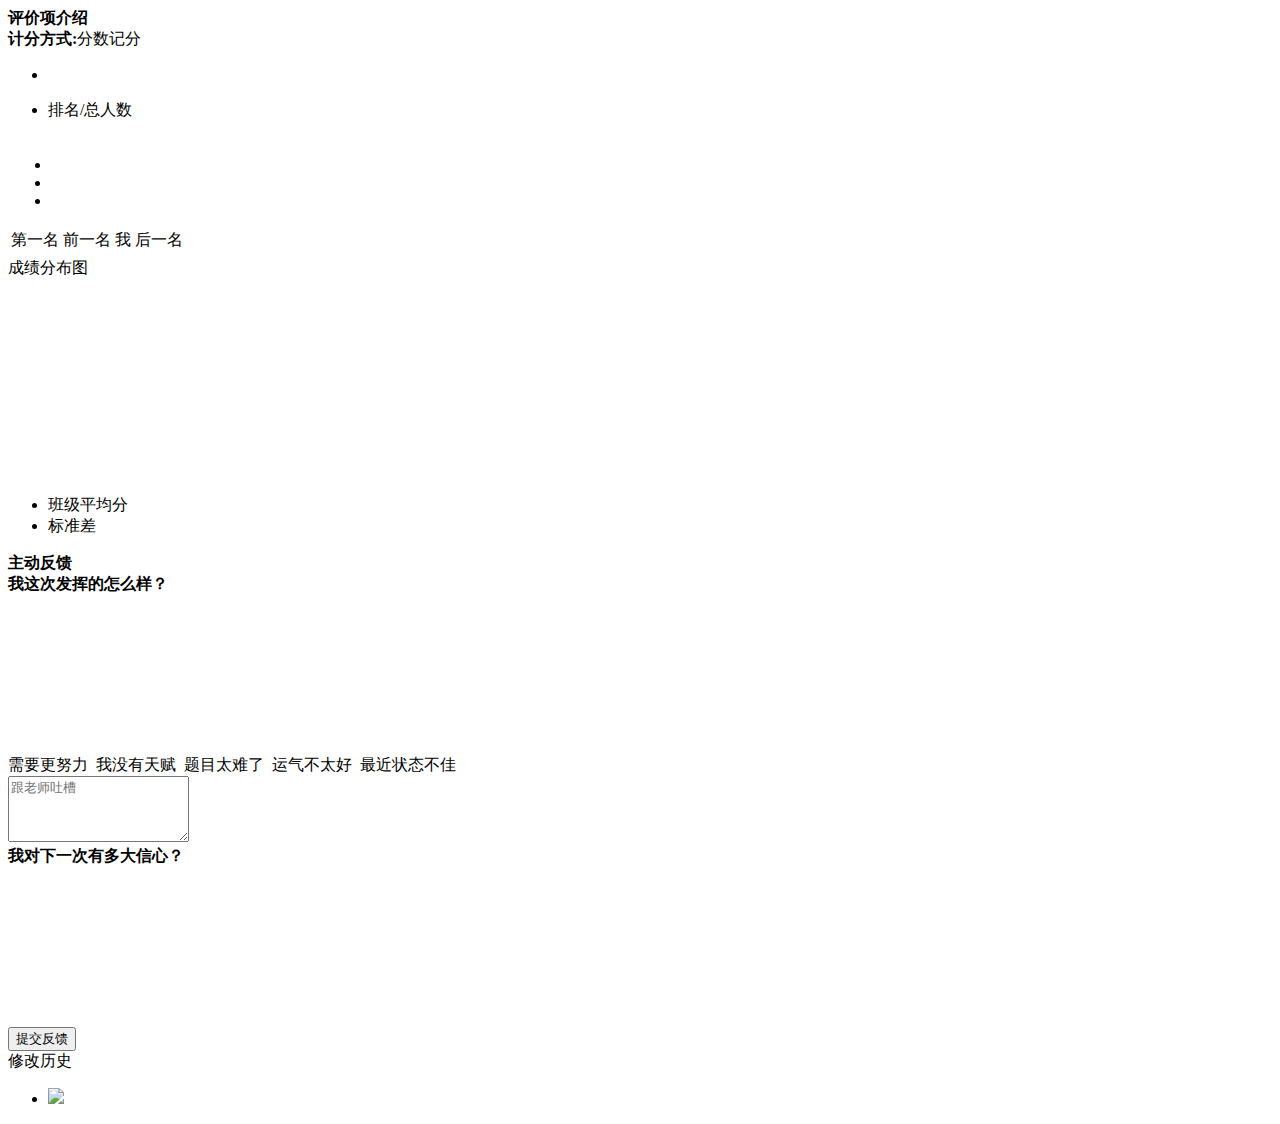
==== score.html @ 9e17c1b3 "add" ====
<!DOCTYPE html>
<!-- saved from url=(0067)https://bdfz.seiue.com/student/classes/2211773/grades_/items/689029 -->
<html>

<head>
  <meta http-equiv="Content-Type" content="text/html; charset=UTF-8">
  <script src="js/jquery-3.4.1.js"></script>
  <script src="js/jquery.params.js"></script>
  <link href="iconfont-embedded.css" rel="stylesheet" type="text/css">
  <style type="text/css">
    .tippy-touch {
      cursor: pointer !important
    }

    .tippy-notransition {
      transition: none !important
    }

    .tippy-popper {
      max-width: 350px;
      -webkit-perspective: 700px;
      perspective: 700px;
      z-index: 9999;
      outline: 0;
      transition-timing-function: cubic-bezier(.165, .84, .44, 1);
      pointer-events: none;
      line-height: 1.4
    }

    .tippy-popper[data-html] {
      max-width: 96%;
      max-width: calc(100% - 20px)
    }

    .tippy-popper[x-placement^=top] .tippy-backdrop {
      border-radius: 40% 40% 0 0
    }

    .tippy-popper[x-placement^=top] .tippy-roundarrow {
      bottom: -8px;
      -webkit-transform-origin: 50% 0;
      transform-origin: 50% 0
    }

    .tippy-popper[x-placement^=top] .tippy-roundarrow svg {
      position: absolute;
      left: 0;
      -webkit-transform: rotate(180deg);
      transform: rotate(180deg)
    }

    .tippy-popper[x-placement^=top] .tippy-arrow {
      border-top: 7px solid #333;
      border-right: 7px solid transparent;
      border-left: 7px solid transparent;
      bottom: -7px;
      margin: 0 6px;
      -webkit-transform-origin: 50% 0;
      transform-origin: 50% 0
    }

    .tippy-popper[x-placement^=top] .tippy-backdrop {
      -webkit-transform-origin: 0 90%;
      transform-origin: 0 90%
    }

    .tippy-popper[x-placement^=top] .tippy-backdrop[data-state=visible] {
      -webkit-transform: scale(6) translate(-50%, 25%);
      transform: scale(6) translate(-50%, 25%);
      opacity: 1
    }

    .tippy-popper[x-placement^=top] .tippy-backdrop[data-state=hidden] {
      -webkit-transform: scale(1) translate(-50%, 25%);
      transform: scale(1) translate(-50%, 25%);
      opacity: 0
    }

    .tippy-popper[x-placement^=top] [data-animation=shift-toward][data-state=visible] {
      opacity: 1;
      -webkit-transform: translateY(-10px);
      transform: translateY(-10px)
    }

    .tippy-popper[x-placement^=top] [data-animation=shift-toward][data-state=hidden] {
      opacity: 0;
      -webkit-transform: translateY(-20px);
      transform: translateY(-20px)
    }

    .tippy-popper[x-placement^=top] [data-animation=perspective] {
      -webkit-transform-origin: bottom;
      transform-origin: bottom
    }

    .tippy-popper[x-placement^=top] [data-animation=perspective][data-state=visible] {
      opacity: 1;
      -webkit-transform: translateY(-10px) rotateX(0);
      transform: translateY(-10px) rotateX(0)
    }

    .tippy-popper[x-placement^=top] [data-animation=perspective][data-state=hidden] {
      opacity: 0;
      -webkit-transform: translateY(0) rotateX(90deg);
      transform: translateY(0) rotateX(90deg)
    }

    .tippy-popper[x-placement^=top] [data-animation=fade][data-state=visible] {
      opacity: 1;
      -webkit-transform: translateY(-10px);
      transform: translateY(-10px)
    }

    .tippy-popper[x-placement^=top] [data-animation=fade][data-state=hidden] {
      opacity: 0;
      -webkit-transform: translateY(-10px);
      transform: translateY(-10px)
    }

    .tippy-popper[x-placement^=top] [data-animation=shift-away][data-state=visible] {
      opacity: 1;
      -webkit-transform: translateY(-10px);
      transform: translateY(-10px)
    }

    .tippy-popper[x-placement^=top] [data-animation=shift-away][data-state=hidden] {
      opacity: 0;
      -webkit-transform: translateY(0);
      transform: translateY(0)
    }

    .tippy-popper[x-placement^=top] [data-animation=scale][data-state=visible] {
      opacity: 1;
      -webkit-transform: translateY(-10px) scale(1);
      transform: translateY(-10px) scale(1)
    }

    .tippy-popper[x-placement^=top] [data-animation=scale][data-state=hidden] {
      opacity: 0;
      -webkit-transform: translateY(0) scale(0);
      transform: translateY(0) scale(0)
    }

    .tippy-popper[x-placement^=bottom] .tippy-backdrop {
      border-radius: 0 0 30% 30%
    }

    .tippy-popper[x-placement^=bottom] .tippy-roundarrow {
      top: -8px;
      -webkit-transform-origin: 50% 100%;
      transform-origin: 50% 100%
    }

    .tippy-popper[x-placement^=bottom] .tippy-roundarrow svg {
      position: absolute;
      left: 0;
      -webkit-transform: rotate(0);
      transform: rotate(0)
    }

    .tippy-popper[x-placement^=bottom] .tippy-arrow {
      border-bottom: 7px solid #333;
      border-right: 7px solid transparent;
      border-left: 7px solid transparent;
      top: -7px;
      margin: 0 6px;
      -webkit-transform-origin: 50% 100%;
      transform-origin: 50% 100%
    }

    .tippy-popper[x-placement^=bottom] .tippy-backdrop {
      -webkit-transform-origin: 0 -90%;
      transform-origin: 0 -90%
    }

    .tippy-popper[x-placement^=bottom] .tippy-backdrop[data-state=visible] {
      -webkit-transform: scale(6) translate(-50%, -125%);
      transform: scale(6) translate(-50%, -125%);
      opacity: 1
    }

    .tippy-popper[x-placement^=bottom] .tippy-backdrop[data-state=hidden] {
      -webkit-transform: scale(1) translate(-50%, -125%);
      transform: scale(1) translate(-50%, -125%);
      opacity: 0
    }

    .tippy-popper[x-placement^=bottom] [data-animation=shift-toward][data-state=visible] {
      opacity: 1;
      -webkit-transform: translateY(10px);
      transform: translateY(10px)
    }

    .tippy-popper[x-placement^=bottom] [data-animation=shift-toward][data-state=hidden] {
      opacity: 0;
      -webkit-transform: translateY(20px);
      transform: translateY(20px)
    }

    .tippy-popper[x-placement^=bottom] [data-animation=perspective] {
      -webkit-transform-origin: top;
      transform-origin: top
    }

    .tippy-popper[x-placement^=bottom] [data-animation=perspective][data-state=visible] {
      opacity: 1;
      -webkit-transform: translateY(10px) rotateX(0);
      transform: translateY(10px) rotateX(0)
    }

    .tippy-popper[x-placement^=bottom] [data-animation=perspective][data-state=hidden] {
      opacity: 0;
      -webkit-transform: translateY(0) rotateX(-90deg);
      transform: translateY(0) rotateX(-90deg)
    }

    .tippy-popper[x-placement^=bottom] [data-animation=fade][data-state=visible] {
      opacity: 1;
      -webkit-transform: translateY(10px);
      transform: translateY(10px)
    }

    .tippy-popper[x-placement^=bottom] [data-animation=fade][data-state=hidden] {
      opacity: 0;
      -webkit-transform: translateY(10px);
      transform: translateY(10px)
    }

    .tippy-popper[x-placement^=bottom] [data-animation=shift-away][data-state=visible] {
      opacity: 1;
      -webkit-transform: translateY(10px);
      transform: translateY(10px)
    }

    .tippy-popper[x-placement^=bottom] [data-animation=shift-away][data-state=hidden] {
      opacity: 0;
      -webkit-transform: translateY(0);
      transform: translateY(0)
    }

    .tippy-popper[x-placement^=bottom] [data-animation=scale][data-state=visible] {
      opacity: 1;
      -webkit-transform: translateY(10px) scale(1);
      transform: translateY(10px) scale(1)
    }

    .tippy-popper[x-placement^=bottom] [data-animation=scale][data-state=hidden] {
      opacity: 0;
      -webkit-transform: translateY(0) scale(0);
      transform: translateY(0) scale(0)
    }

    .tippy-popper[x-placement^=left] .tippy-backdrop {
      border-radius: 50% 0 0 50%
    }

    .tippy-popper[x-placement^=left] .tippy-roundarrow {
      right: -16px;
      -webkit-transform-origin: 33.33333333% 50%;
      transform-origin: 33.33333333% 50%
    }

    .tippy-popper[x-placement^=left] .tippy-roundarrow svg {
      position: absolute;
      left: 0;
      -webkit-transform: rotate(90deg);
      transform: rotate(90deg)
    }

    .tippy-popper[x-placement^=left] .tippy-arrow {
      border-left: 7px solid #333;
      border-top: 7px solid transparent;
      border-bottom: 7px solid transparent;
      right: -7px;
      margin: 3px 0;
      -webkit-transform-origin: 0 50%;
      transform-origin: 0 50%
    }

    .tippy-popper[x-placement^=left] .tippy-backdrop {
      -webkit-transform-origin: 100% 0;
      transform-origin: 100% 0
    }

    .tippy-popper[x-placement^=left] .tippy-backdrop[data-state=visible] {
      -webkit-transform: scale(6) translate(40%, -50%);
      transform: scale(6) translate(40%, -50%);
      opacity: 1
    }

    .tippy-popper[x-placement^=left] .tippy-backdrop[data-state=hidden] {
      -webkit-transform: scale(1.5) translate(40%, -50%);
      transform: scale(1.5) translate(40%, -50%);
      opacity: 0
    }

    .tippy-popper[x-placement^=left] [data-animation=shift-toward][data-state=visible] {
      opacity: 1;
      -webkit-transform: translateX(-10px);
      transform: translateX(-10px)
    }

    .tippy-popper[x-placement^=left] [data-animation=shift-toward][data-state=hidden] {
      opacity: 0;
      -webkit-transform: translateX(-20px);
      transform: translateX(-20px)
    }

    .tippy-popper[x-placement^=left] [data-animation=perspective] {
      -webkit-transform-origin: right;
      transform-origin: right
    }

    .tippy-popper[x-placement^=left] [data-animation=perspective][data-state=visible] {
      opacity: 1;
      -webkit-transform: translateX(-10px) rotateY(0);
      transform: translateX(-10px) rotateY(0)
    }

    .tippy-popper[x-placement^=left] [data-animation=perspective][data-state=hidden] {
      opacity: 0;
      -webkit-transform: translateX(0) rotateY(-90deg);
      transform: translateX(0) rotateY(-90deg)
    }

    .tippy-popper[x-placement^=left] [data-animation=fade][data-state=visible] {
      opacity: 1;
      -webkit-transform: translateX(-10px);
      transform: translateX(-10px)
    }

    .tippy-popper[x-placement^=left] [data-animation=fade][data-state=hidden] {
      opacity: 0;
      -webkit-transform: translateX(-10px);
      transform: translateX(-10px)
    }

    .tippy-popper[x-placement^=left] [data-animation=shift-away][data-state=visible] {
      opacity: 1;
      -webkit-transform: translateX(-10px);
      transform: translateX(-10px)
    }

    .tippy-popper[x-placement^=left] [data-animation=shift-away][data-state=hidden] {
      opacity: 0;
      -webkit-transform: translateX(0);
      transform: translateX(0)
    }

    .tippy-popper[x-placement^=left] [data-animation=scale][data-state=visible] {
      opacity: 1;
      -webkit-transform: translateX(-10px) scale(1);
      transform: translateX(-10px) scale(1)
    }

    .tippy-popper[x-placement^=left] [data-animation=scale][data-state=hidden] {
      opacity: 0;
      -webkit-transform: translateX(0) scale(0);
      transform: translateX(0) scale(0)
    }

    .tippy-popper[x-placement^=right] .tippy-backdrop {
      border-radius: 0 50% 50% 0
    }

    .tippy-popper[x-placement^=right] .tippy-roundarrow {
      left: -16px;
      -webkit-transform-origin: 66.66666666% 50%;
      transform-origin: 66.66666666% 50%
    }

    .tippy-popper[x-placement^=right] .tippy-roundarrow svg {
      position: absolute;
      left: 0;
      -webkit-transform: rotate(-90deg);
      transform: rotate(-90deg)
    }

    .tippy-popper[x-placement^=right] .tippy-arrow {
      border-right: 7px solid #333;
      border-top: 7px solid transparent;
      border-bottom: 7px solid transparent;
      left: -7px;
      margin: 3px 0;
      -webkit-transform-origin: 100% 50%;
      transform-origin: 100% 50%
    }

    .tippy-popper[x-placement^=right] .tippy-backdrop {
      -webkit-transform-origin: -100% 0;
      transform-origin: -100% 0
    }

    .tippy-popper[x-placement^=right] .tippy-backdrop[data-state=visible] {
      -webkit-transform: scale(6) translate(-140%, -50%);
      transform: scale(6) translate(-140%, -50%);
      opacity: 1
    }

    .tippy-popper[x-placement^=right] .tippy-backdrop[data-state=hidden] {
      -webkit-transform: scale(1.5) translate(-140%, -50%);
      transform: scale(1.5) translate(-140%, -50%);
      opacity: 0
    }

    .tippy-popper[x-placement^=right] [data-animation=shift-toward][data-state=visible] {
      opacity: 1;
      -webkit-transform: translateX(10px);
      transform: translateX(10px)
    }

    .tippy-popper[x-placement^=right] [data-animation=shift-toward][data-state=hidden] {
      opacity: 0;
      -webkit-transform: translateX(20px);
      transform: translateX(20px)
    }

    .tippy-popper[x-placement^=right] [data-animation=perspective] {
      -webkit-transform-origin: left;
      transform-origin: left
    }

    .tippy-popper[x-placement^=right] [data-animation=perspective][data-state=visible] {
      opacity: 1;
      -webkit-transform: translateX(10px) rotateY(0);
      transform: translateX(10px) rotateY(0)
    }

    .tippy-popper[x-placement^=right] [data-animation=perspective][data-state=hidden] {
      opacity: 0;
      -webkit-transform: translateX(0) rotateY(90deg);
      transform: translateX(0) rotateY(90deg)
    }

    .tippy-popper[x-placement^=right] [data-animation=fade][data-state=visible] {
      opacity: 1;
      -webkit-transform: translateX(10px);
      transform: translateX(10px)
    }

    .tippy-popper[x-placement^=right] [data-animation=fade][data-state=hidden] {
      opacity: 0;
      -webkit-transform: translateX(10px);
      transform: translateX(10px)
    }

    .tippy-popper[x-placement^=right] [data-animation=shift-away][data-state=visible] {
      opacity: 1;
      -webkit-transform: translateX(10px);
      transform: translateX(10px)
    }

    .tippy-popper[x-placement^=right] [data-animation=shift-away][data-state=hidden] {
      opacity: 0;
      -webkit-transform: translateX(0);
      transform: translateX(0)
    }

    .tippy-popper[x-placement^=right] [data-animation=scale][data-state=visible] {
      opacity: 1;
      -webkit-transform: translateX(10px) scale(1);
      transform: translateX(10px) scale(1)
    }

    .tippy-popper[x-placement^=right] [data-animation=scale][data-state=hidden] {
      opacity: 0;
      -webkit-transform: translateX(0) scale(0);
      transform: translateX(0) scale(0)
    }

    .tippy-tooltip {
      position: relative;
      color: #fff;
      border-radius: 4px;
      font-size: .9rem;
      padding: .3rem .6rem;
      text-align: center;
      will-change: transform;
      -webkit-font-smoothing: antialiased;
      -moz-osx-font-smoothing: grayscale;
      background-color: #333
    }

    .tippy-tooltip[data-size=small] {
      padding: .2rem .4rem;
      font-size: .75rem
    }

    .tippy-tooltip[data-size=large] {
      padding: .4rem .8rem;
      font-size: 1rem
    }

    .tippy-tooltip[data-animatefill] {
      overflow: hidden;
      background-color: transparent
    }

    .tippy-tooltip[data-animatefill] .tippy-content {
      transition: -webkit-clip-path cubic-bezier(.46, .1, .52, .98);
      transition: clip-path cubic-bezier(.46, .1, .52, .98);
      transition: clip-path cubic-bezier(.46, .1, .52, .98), -webkit-clip-path cubic-bezier(.46, .1, .52, .98)
    }

    .tippy-tooltip[data-interactive],
    .tippy-tooltip[data-interactive] path {
      pointer-events: auto
    }

    .tippy-tooltip[data-inertia][data-state=visible] {
      transition-timing-function: cubic-bezier(.53, 2, .36, .85)
    }

    .tippy-tooltip[data-inertia][data-state=hidden] {
      transition-timing-function: ease
    }

    .tippy-arrow,
    .tippy-roundarrow {
      position: absolute;
      width: 0;
      height: 0
    }

    .tippy-roundarrow {
      width: 24px;
      height: 8px;
      fill: #333;
      pointer-events: none
    }

    .tippy-backdrop {
      position: absolute;
      will-change: transform;
      background-color: #333;
      border-radius: 50%;
      width: 26%;
      left: 50%;
      top: 50%;
      z-index: -1;
      transition: all cubic-bezier(.46, .1, .52, .98);
      -webkit-backface-visibility: hidden;
      backface-visibility: hidden
    }

    .tippy-backdrop:after {
      content: "";
      float: left;
      padding-top: 100%
    }

    body:not(.tippy-touch) .tippy-tooltip[data-animatefill][data-state=visible] .tippy-content {
      -webkit-clip-path: ellipse(100% 100% at 50% 50%);
      clip-path: ellipse(100% 100% at 50% 50%)
    }

    body:not(.tippy-touch) .tippy-tooltip[data-animatefill][data-state=hidden] .tippy-content {
      -webkit-clip-path: ellipse(5% 50% at 50% 50%);
      clip-path: ellipse(5% 50% at 50% 50%)
    }

    body:not(.tippy-touch) .tippy-popper[x-placement=right] .tippy-tooltip[data-animatefill][data-state=visible] .tippy-content {
      -webkit-clip-path: ellipse(135% 100% at 0 50%);
      clip-path: ellipse(135% 100% at 0 50%)
    }

    body:not(.tippy-touch) .tippy-popper[x-placement=right] .tippy-tooltip[data-animatefill][data-state=hidden] .tippy-content {
      -webkit-clip-path: ellipse(40% 100% at 0 50%);
      clip-path: ellipse(40% 100% at 0 50%)
    }

    body:not(.tippy-touch) .tippy-popper[x-placement=left] .tippy-tooltip[data-animatefill][data-state=visible] .tippy-content {
      -webkit-clip-path: ellipse(135% 100% at 100% 50%);
      clip-path: ellipse(135% 100% at 100% 50%)
    }

    body:not(.tippy-touch) .tippy-popper[x-placement=left] .tippy-tooltip[data-animatefill][data-state=hidden] .tippy-content {
      -webkit-clip-path: ellipse(40% 100% at 100% 50%);
      clip-path: ellipse(40% 100% at 100% 50%)
    }

    @media (max-width:360px) {
      .tippy-popper {
        max-width: 96%;
        max-width: calc(100% - 20px)
      }
    }
  </style>
  <meta name="viewport" content="width=device-width,initial-scale=1,user-scalable=no">
  <meta http-equiv="X-UA-Compatible" content="IE=edge,chrome=1">
  <meta name="screen-orientation" content="portrait">
  <meta name="x5-orientation" content="portrait">
  <meta name="format-detection" content="telephone=no">
  <meta name="apple-mobile-web-app-capable" content="yes">
  <link rel="apple-touch-icon" sizes="57x57" href="https://bdfz.seiue.com/favicons/apple-icon-57x57.png">
  <link rel="apple-touch-icon" sizes="72x72" href="https://bdfz.seiue.com/favicons/apple-icon-72x72.png">
  <link rel="apple-touch-icon" sizes="114x114" href="https://bdfz.seiue.com/favicons/apple-icon-114x114.png">
  <link rel="apple-touch-icon" sizes="144x144" href="https://bdfz.seiue.com/favicons/apple-icon-144x144.png">
  <link rel="apple-touch-icon" sizes="180x180" href="https://bdfz.seiue.com/favicons/apple-icon-180x180.png">
  <link rel="icon" type="image/png" sizes="192x192" href="https://bdfz.seiue.com/favicons/android-icon-192x192.png">
  <link rel="icon" type="image/png" sizes="32x32" href="https://bdfz.seiue.com/favicons/favicon-32x32.png">
  <link rel="icon" type="image/png" sizes="96x96" href="https://bdfz.seiue.com/favicons/favicon-96x96.png">
  <link rel="icon" type="image/png" sizes="16x16" href="https://bdfz.seiue.com/favicons/favicon-16x16.png">
  <link rel="manifest" href="https://bdfz.seiue.com/favicons/manifest.json">
  <link rel="preconnect" href="https://platform.seiue.com/">
  <link rel="preconnect" href="https://chalkng.seiue.com/">
  <meta name="msapplication-TileColor" content="#ffffff">
  <metaname="msapplication-TileImage" content="/favicons/ms-icon-144x144.png">
    <meta name="theme-color" content="#ffffff">
    <title>成绩项详情</title>
    <style>
      .seiue-loader-container {
        position: fixed;
        width: 100%;
        height: 100%;
        -webkit-transform: scale(1.0);
        transform: scale(1.0);
      }
    </style>
    <link href="https://bdfz.seiue.com/css/chunk-003005e6.ba617297.css" rel="prefetch">
    <link href="https://bdfz.seiue.com/css/chunk-0086d4e9.5d2eae20.css" rel="prefetch">
    <link href="https://bdfz.seiue.com/css/chunk-02460656.7574b947.css" rel="prefetch">
    <link href="./成绩项详情_files/chunk-047eb03c.e40269d6.css" rel="prefetch">
    <link href="https://bdfz.seiue.com/css/chunk-053b570c.c2195692.css" rel="prefetch">
    <link href="https://bdfz.seiue.com/css/chunk-05f2d8ee.6d0a2b7d.css" rel="prefetch">
    <link href="https://bdfz.seiue.com/css/chunk-0639d25f.2ca05f11.css" rel="prefetch">
    <link href="https://bdfz.seiue.com/css/chunk-071bb57b.d4048357.css" rel="prefetch">
    <link href="./成绩项详情_files/chunk-0726cf8d.27f7b0ef.css" rel="prefetch">
    <link href="https://bdfz.seiue.com/css/chunk-0a15eaeb.1aa036dd.css" rel="prefetch">
    <link href="https://bdfz.seiue.com/css/chunk-0b1b6e1c.d2f3a341.css" rel="prefetch">
    <link href="https://bdfz.seiue.com/css/chunk-0c1d79ac.72e48249.css" rel="prefetch">
    <link href="https://bdfz.seiue.com/css/chunk-0c6de9c3.a68ed7ab.css" rel="prefetch">
    <link href="https://bdfz.seiue.com/css/chunk-0ee2bf1a.7dfd8f38.css" rel="prefetch">
    <link href="https://bdfz.seiue.com/css/chunk-12bfb56e.f3209633.css" rel="prefetch">
    <link href="https://bdfz.seiue.com/css/chunk-1418cbec.492d64c9.css" rel="prefetch">
    <link href="https://bdfz.seiue.com/css/chunk-1455951a.3f007bbd.css" rel="prefetch">
    <link href="https://bdfz.seiue.com/css/chunk-149b0946.86203d06.css" rel="prefetch">
    <link href="./成绩项详情_files/chunk-1514fbc4.abe99e57.css" rel="prefetch">
    <link href="https://bdfz.seiue.com/css/chunk-1516b31e.7d49c9b7.css" rel="prefetch">
    <link href="https://bdfz.seiue.com/css/chunk-15206da1.f3567427.css" rel="prefetch">
    <link href="https://bdfz.seiue.com/css/chunk-153bcd2e.5a983f08.css" rel="prefetch">
    <link href="https://bdfz.seiue.com/css/chunk-1789d0be.55b71bf5.css" rel="prefetch">
    <link href="https://bdfz.seiue.com/css/chunk-179bf918.9ede8fd3.css" rel="prefetch">
    <link href="https://bdfz.seiue.com/css/chunk-186daeef.b1ff3bcf.css" rel="prefetch">
    <link href="https://bdfz.seiue.com/css/chunk-188d8590.651c9b85.css" rel="prefetch">
    <link href="https://bdfz.seiue.com/css/chunk-1a591014.f04264b7.css" rel="prefetch">
    <link href="https://bdfz.seiue.com/css/chunk-1b9a339c.f48a804e.css" rel="prefetch">
    <link href="https://bdfz.seiue.com/css/chunk-1cb3e6f3.0a79c225.css" rel="prefetch">
    <link href="https://bdfz.seiue.com/css/chunk-1cc1dbcb.f8425bf6.css" rel="prefetch">
    <link href="https://bdfz.seiue.com/css/chunk-1cdb90ff.457e711e.css" rel="prefetch">
    <link href="https://bdfz.seiue.com/css/chunk-1cf93308.747fa8a4.css" rel="prefetch">
    <link href="https://bdfz.seiue.com/css/chunk-1ee6eff0.5450cffa.css" rel="prefetch">
    <link href="https://bdfz.seiue.com/css/chunk-20e39a80.3984bb13.css" rel="prefetch">
    <link href="https://bdfz.seiue.com/css/chunk-21cb0ed6.57a951ba.css" rel="prefetch">
    <link href="https://bdfz.seiue.com/css/chunk-21f31271.0233fb27.css" rel="prefetch">
    <link href="https://bdfz.seiue.com/css/chunk-22f01b1b.a2568949.css" rel="prefetch">
    <link href="https://bdfz.seiue.com/css/chunk-2395e43c.99c6fce3.css" rel="prefetch">
    <link href="https://bdfz.seiue.com/css/chunk-257f0a81.f0bb1589.css" rel="prefetch">
    <link href="https://bdfz.seiue.com/css/chunk-258b6f3a.1a00daa5.css" rel="prefetch">
    <link href="https://bdfz.seiue.com/css/chunk-25f6f2ca.f2443cf4.css" rel="prefetch">
    <link href="https://bdfz.seiue.com/css/chunk-2786ab98.fb419c33.css" rel="prefetch">
    <link href="./成绩项详情_files/chunk-2b5deba9.00efda3d.css" rel="prefetch">
    <link href="https://bdfz.seiue.com/css/chunk-2cf52d53.e3fa512f.css" rel="prefetch">
    <link href="https://bdfz.seiue.com/css/chunk-3055c205.808e93f4.css" rel="prefetch">
    <link href="https://bdfz.seiue.com/css/chunk-30618d74.77366234.css" rel="prefetch">
    <link href="https://bdfz.seiue.com/css/chunk-306f3760.7c70d2bb.css" rel="prefetch">
    <link href="https://bdfz.seiue.com/css/chunk-3239632f.81997de9.css" rel="prefetch">
    <link href="https://bdfz.seiue.com/css/chunk-32a3470e.9ef7d41d.css" rel="prefetch">
    <link href="https://bdfz.seiue.com/css/chunk-332f8568.88977dea.css" rel="prefetch">
    <link href="https://bdfz.seiue.com/css/chunk-3377a338.cd907dd9.css" rel="prefetch">
    <link href="https://bdfz.seiue.com/css/chunk-3429d3f0.dea06dcf.css" rel="prefetch">
    <link href="https://bdfz.seiue.com/css/chunk-34dd22fe.98564573.css" rel="prefetch">
    <link href="https://bdfz.seiue.com/css/chunk-3693abbd.b184ca0c.css" rel="prefetch">
    <link href="https://bdfz.seiue.com/css/chunk-36cba76a.6f9bf6f2.css" rel="prefetch">
    <link href="https://bdfz.seiue.com/css/chunk-36d6eb60.f6ec2f43.css" rel="prefetch">
    <link href="https://bdfz.seiue.com/css/chunk-3776cd5e.808084b1.css" rel="prefetch">
    <link href="https://bdfz.seiue.com/css/chunk-38498d94.ea716ed6.css" rel="prefetch">
    <link href="https://bdfz.seiue.com/css/chunk-3b665230.6a1f1517.css" rel="prefetch">
    <link href="https://bdfz.seiue.com/css/chunk-3b683bfe.3986be7f.css" rel="prefetch">
    <link href="https://bdfz.seiue.com/css/chunk-3c91c0ee.fd9879bd.css" rel="prefetch">
    <link href="./成绩项详情_files/chunk-3d8c1359.386477ac.css" rel="prefetch">
    <link href="./成绩项详情_files/chunk-3ecc6367.7d98b182.css" rel="prefetch">
    <link href="https://bdfz.seiue.com/css/chunk-3f8bf1b9.40afbdf8.css" rel="prefetch">
    <link href="https://bdfz.seiue.com/css/chunk-3fe36f9b.57a951ba.css" rel="prefetch">
    <link href="https://bdfz.seiue.com/css/chunk-40c5525c.7a9907d0.css" rel="prefetch">
    <link href="https://bdfz.seiue.com/css/chunk-40d49a40.ebae6b35.css" rel="prefetch">
    <link href="https://bdfz.seiue.com/css/chunk-411381ea.0b5bd23d.css" rel="prefetch">
    <link href="./成绩项详情_files/chunk-412b9b55.b3753599.css" rel="prefetch">
    <link href="https://bdfz.seiue.com/css/chunk-435b0b0e.6de3b05e.css" rel="prefetch">
    <link href="https://bdfz.seiue.com/css/chunk-453dfa45.0b5e44b2.css" rel="prefetch">
    <link href="https://bdfz.seiue.com/css/chunk-459d2de4.8973aa69.css" rel="prefetch">
    <link href="./成绩项详情_files/chunk-4c401eba.fdc86833.css" rel="prefetch">
    <link href="https://bdfz.seiue.com/css/chunk-4c649117.2b80b355.css" rel="prefetch">
    <link href="https://bdfz.seiue.com/css/chunk-4d140e44.66f07403.css" rel="prefetch">
    <link href="https://bdfz.seiue.com/css/chunk-4d42fae2.fa9f7054.css" rel="prefetch">
    <link href="https://bdfz.seiue.com/css/chunk-4dcc3346.79f0d828.css" rel="prefetch">
    <link href="https://bdfz.seiue.com/css/chunk-4dcd5ce2.113cfd38.css" rel="prefetch">
    <link href="https://bdfz.seiue.com/css/chunk-4e68fcb2.a989628a.css" rel="prefetch">
    <link href="https://bdfz.seiue.com/css/chunk-5037eea8.eae8883e.css" rel="prefetch">
    <link href="https://bdfz.seiue.com/css/chunk-511fc762.6f7f1a83.css" rel="prefetch">
    <link href="https://bdfz.seiue.com/css/chunk-51f1a2e7.86b56508.css" rel="prefetch">
    <link href="https://bdfz.seiue.com/css/chunk-529f19f4.c2d10eb7.css" rel="prefetch">
    <link href="./成绩项详情_files/chunk-52db6f30.b0c82610.css" rel="prefetch">
    <link href="https://bdfz.seiue.com/css/chunk-5643da07.027dfe8d.css" rel="prefetch">
    <link href="./成绩项详情_files/chunk-569c03cd.bef60821.css" rel="prefetch">
    <link href="https://bdfz.seiue.com/css/chunk-5762ddad.15a6b172.css" rel="prefetch">
    <link href="https://bdfz.seiue.com/css/chunk-5a3645b0.514e7f8a.css" rel="prefetch">
    <link href="https://bdfz.seiue.com/css/chunk-5bfe26c2.22b1d549.css" rel="prefetch">
    <link href="https://bdfz.seiue.com/css/chunk-5cb5f3cc.4e3ea3bd.css" rel="prefetch">
    <link href="https://bdfz.seiue.com/css/chunk-5da5d0f0.25cb40c5.css" rel="prefetch">
    <link href="https://bdfz.seiue.com/css/chunk-5e75aa75.9381d6c2.css" rel="prefetch">
    <link href="https://bdfz.seiue.com/css/chunk-61770712.af5e3336.css" rel="prefetch">
    <link href="https://bdfz.seiue.com/css/chunk-666a08ba.6dec44a0.css" rel="prefetch">
    <link href="https://bdfz.seiue.com/css/chunk-671dac60.505e651c.css" rel="prefetch">
    <link href="https://bdfz.seiue.com/css/chunk-6771274f.65ab970d.css" rel="prefetch">
    <link href="https://bdfz.seiue.com/css/chunk-6848fa66.e74e34ff.css" rel="prefetch">
    <link href="https://bdfz.seiue.com/css/chunk-6ae51ed0.3be9cbb0.css" rel="prefetch">
    <link href="https://bdfz.seiue.com/css/chunk-6ce66f2d.34e01cb0.css" rel="prefetch">
    <link href="https://bdfz.seiue.com/css/chunk-6cf55c0c.d2a3698d.css" rel="prefetch">
    <link href="https://bdfz.seiue.com/css/chunk-6d51a490.04ac3875.css" rel="prefetch">
    <link href="https://bdfz.seiue.com/css/chunk-6ddf19e4.0b78ce68.css" rel="prefetch">
    <link href="https://bdfz.seiue.com/css/chunk-74195e51.77950f66.css" rel="prefetch">
    <link href="https://bdfz.seiue.com/css/chunk-74f0e96c.42454b12.css" rel="prefetch">
    <link href="https://bdfz.seiue.com/css/chunk-7541b87e.23922363.css" rel="prefetch">
    <link href="https://bdfz.seiue.com/css/chunk-77f09d5c.8973aa69.css" rel="prefetch">
    <link href="https://bdfz.seiue.com/css/chunk-782b1869.2a997a86.css" rel="prefetch">
    <link href="https://bdfz.seiue.com/css/chunk-78e30fec.027dfe8d.css" rel="prefetch">
    <link href="./成绩项详情_files/chunk-7f36017d.b098af91.css" rel="prefetch">
    <link href="https://bdfz.seiue.com/css/chunk-808e024e.171134da.css" rel="prefetch">
    <link href="https://bdfz.seiue.com/css/chunk-84ba384a.7f8d561c.css" rel="prefetch">
    <link href="https://bdfz.seiue.com/css/chunk-86847a6e.f4289ad9.css" rel="prefetch">
    <link href="https://bdfz.seiue.com/css/chunk-8725b64a.b794826f.css" rel="prefetch">
    <link href="https://bdfz.seiue.com/css/chunk-88e77166.a8dd2d47.css" rel="prefetch">
    <link href="https://bdfz.seiue.com/css/chunk-8eefff4e.81997de9.css" rel="prefetch">
    <link href="https://bdfz.seiue.com/css/chunk-9152bf34.f3567427.css" rel="prefetch">
    <link href="https://bdfz.seiue.com/css/chunk-92836434.4426e591.css" rel="prefetch">
    <link href="https://bdfz.seiue.com/css/chunk-92ed7d14.1cc8962f.css" rel="prefetch">
    <link href="https://bdfz.seiue.com/css/chunk-97c36cac.87e49f73.css" rel="prefetch">
    <link href="./成绩项详情_files/chunk-99a7a3d4.8bb2702e.css" rel="prefetch">
    <link href="https://bdfz.seiue.com/css/chunk-9cd9a6d8.f03b115b.css" rel="prefetch">
    <link href="https://bdfz.seiue.com/css/chunk-a1893304.2e8bf406.css" rel="prefetch">
    <link href="https://bdfz.seiue.com/css/chunk-a40a6da8.599918e1.css" rel="prefetch">
    <link href="https://bdfz.seiue.com/css/chunk-a5c210a2.88a79b4c.css" rel="prefetch">
    <link href="https://bdfz.seiue.com/css/chunk-a60fb6be.4acee9b0.css" rel="prefetch">
    <link href="https://bdfz.seiue.com/css/chunk-a7e1d94c.088ee993.css" rel="prefetch">
    <link href="https://bdfz.seiue.com/css/chunk-aa3e38fa.e110d9b7.css" rel="prefetch">
    <link href="https://bdfz.seiue.com/css/chunk-b5c8cd4a.e085ce98.css" rel="prefetch">
    <link href="https://bdfz.seiue.com/css/chunk-b9a3d684.a16e9f67.css" rel="prefetch">
    <link href="https://bdfz.seiue.com/css/chunk-baabb80a.027dfe8d.css" rel="prefetch">
    <link href="https://bdfz.seiue.com/css/chunk-bd259976.a490db2e.css" rel="prefetch">
    <link href="https://bdfz.seiue.com/css/chunk-bd8f5fd6.a0c0b1d0.css" rel="prefetch">
    <link href="https://bdfz.seiue.com/css/chunk-bdf9775c.d91cd65d.css" rel="prefetch">
    <link href="https://bdfz.seiue.com/css/chunk-be534e52.72fd977f.css" rel="prefetch">
    <link href="https://bdfz.seiue.com/css/chunk-bf68164e.8afb4f9e.css" rel="prefetch">
    <link href="https://bdfz.seiue.com/css/chunk-c940b554.864f1ede.css" rel="prefetch">
    <link href="https://bdfz.seiue.com/css/chunk-c95beb5c.3b2ff6c3.css" rel="prefetch">
    <link href="https://bdfz.seiue.com/css/chunk-ca0fe92a.4aaaee32.css" rel="prefetch">
    <link href="https://bdfz.seiue.com/css/chunk-cabe2b8c.ef71f1f0.css" rel="prefetch">
    <link href="./成绩项详情_files/chunk-cafc47f6.34af4a17.css" rel="prefetch">
    <link href="./成绩项详情_files/chunk-cfab5e68.835ef79a.css" rel="prefetch">
    <link href="https://bdfz.seiue.com/css/chunk-d275a6da.ee165127.css" rel="prefetch">
    <link href="https://bdfz.seiue.com/css/chunk-d397e248.605ccaa7.css" rel="prefetch">
    <link href="https://bdfz.seiue.com/css/chunk-da03fbce.baea190f.css" rel="prefetch">
    <link href="https://bdfz.seiue.com/css/chunk-db150faa.492c855b.css" rel="prefetch">
    <link href="https://bdfz.seiue.com/css/chunk-dd0b01b4.85ccaca4.css" rel="prefetch">
    <link href="https://bdfz.seiue.com/css/chunk-e1cece66.e2b1934e.css" rel="prefetch">
    <link href="./成绩项详情_files/chunk-e6d38cfe.d3765326.css" rel="prefetch">
    <link href="https://bdfz.seiue.com/css/chunk-e70e9c48.31f29905.css" rel="prefetch">
    <link href="https://bdfz.seiue.com/css/chunk-eec0217e.d29c5e88.css" rel="prefetch">
    <link href="https://bdfz.seiue.com/css/chunk-efc40508.dc23376e.css" rel="prefetch">
    <link href="https://bdfz.seiue.com/css/chunk-f596feb2.b6386210.css" rel="prefetch">
    <link href="https://bdfz.seiue.com/css/chunk-f6710c06.5b887f8b.css" rel="prefetch">
    <link href="https://bdfz.seiue.com/css/chunk-f6a326c8.75a20450.css" rel="prefetch">
    <link href="https://bdfz.seiue.com/css/chunk-f9c0868e.a9b8ab90.css" rel="prefetch">
    <link href="https://bdfz.seiue.com/css/chunk-fa282234.cc8bafc0.css" rel="prefetch">
    <link href="https://bdfz.seiue.com/css/chunk-fb54a110.c284026c.css" rel="prefetch">
    <link href="https://bdfz.seiue.com/css/chunk-fbb89460.bed562f7.css" rel="prefetch">
    <link href="https://bdfz.seiue.com/js/chunk-003005e6.60292431.js" rel="prefetch">
    <link href="https://bdfz.seiue.com/js/chunk-0086d4e9.17362789.js" rel="prefetch">
    <link href="https://bdfz.seiue.com/js/chunk-02460656.fbcc2775.js" rel="prefetch">
    <link href="./成绩项详情_files/chunk-047eb03c.b27b1139.js" rel="prefetch">
    <link href="https://bdfz.seiue.com/js/chunk-053b570c.2068cc3c.js" rel="prefetch">
    <link href="https://bdfz.seiue.com/js/chunk-05f2d8ee.08a4b09a.js" rel="prefetch">
    <link href="https://bdfz.seiue.com/js/chunk-0639d25f.ceb9cb78.js" rel="prefetch">
    <link href="https://bdfz.seiue.com/js/chunk-071bb57b.fa4c0e9d.js" rel="prefetch">
    <link href="./成绩项详情_files/chunk-0726cf8d.ef2ac9c0.js" rel="prefetch">
    <link href="https://bdfz.seiue.com/js/chunk-0a15eaeb.8c9fa054.js" rel="prefetch">
    <link href="https://bdfz.seiue.com/js/chunk-0b1b6e1c.f441500a.js" rel="prefetch">
    <link href="https://bdfz.seiue.com/js/chunk-0c1d79ac.097f4cda.js" rel="prefetch">
    <link href="https://bdfz.seiue.com/js/chunk-0c6de9c3.e8496c9f.js" rel="prefetch">
    <link href="https://bdfz.seiue.com/js/chunk-0ee2bf1a.8467da93.js" rel="prefetch">
    <link href="https://bdfz.seiue.com/js/chunk-11491882.edfaf7a1.js" rel="prefetch">
    <link href="https://bdfz.seiue.com/js/chunk-12bfb56e.a0e8fd50.js" rel="prefetch">
    <link href="https://bdfz.seiue.com/js/chunk-1418cbec.b64b62ed.js" rel="prefetch">
    <link href="https://bdfz.seiue.com/js/chunk-1455951a.b8d951b3.js" rel="prefetch">
    <link href="https://bdfz.seiue.com/js/chunk-149b0946.5dc30fce.js" rel="prefetch">
    <link href="./成绩项详情_files/chunk-1514fbc4.88af66df.js" rel="prefetch">
    <link href="https://bdfz.seiue.com/js/chunk-1516b31e.4ef41ed0.js" rel="prefetch">
    <link href="https://bdfz.seiue.com/js/chunk-15206da1.af95aa57.js" rel="prefetch">
    <link href="https://bdfz.seiue.com/js/chunk-153bcd2e.cc20dffa.js" rel="prefetch">
    <link href="https://bdfz.seiue.com/js/chunk-1789d0be.7ef309f4.js" rel="prefetch">
    <link href="https://bdfz.seiue.com/js/chunk-179bf918.5f836a84.js" rel="prefetch">
    <link href="https://bdfz.seiue.com/js/chunk-186daeef.bc5f174e.js" rel="prefetch">
    <link href="https://bdfz.seiue.com/js/chunk-188d8590.23fb1ea7.js" rel="prefetch">
    <link href="https://bdfz.seiue.com/js/chunk-1a591014.d3463345.js" rel="prefetch">
    <link href="https://bdfz.seiue.com/js/chunk-1b9a339c.325a095d.js" rel="prefetch">
    <link href="https://bdfz.seiue.com/js/chunk-1cb3e6f3.278f1307.js" rel="prefetch">
    <link href="https://bdfz.seiue.com/js/chunk-1cc1dbcb.3adf6e80.js" rel="prefetch">
    <link href="https://bdfz.seiue.com/js/chunk-1cdb90ff.c1a76cb8.js" rel="prefetch">
    <link href="https://bdfz.seiue.com/js/chunk-1cf93308.599f3b7a.js" rel="prefetch">
    <link href="./成绩项详情_files/chunk-1eabedfe.a9bc7529.js" rel="prefetch">
    <link href="https://bdfz.seiue.com/js/chunk-1ee6eff0.1809b623.js" rel="prefetch">
    <link href="./成绩项详情_files/chunk-1fe4a436.f3132777.js" rel="prefetch">
    <link href="https://bdfz.seiue.com/js/chunk-20e39a80.7ccca44a.js" rel="prefetch">
    <link href="https://bdfz.seiue.com/js/chunk-21cb0ed6.1e544db3.js" rel="prefetch">
    <link href="https://bdfz.seiue.com/js/chunk-21f31271.1f516108.js" rel="prefetch">
    <link href="https://bdfz.seiue.com/js/chunk-22f01b1b.8be8e845.js" rel="prefetch">
    <link href="https://bdfz.seiue.com/js/chunk-2395e43c.01cd34aa.js" rel="prefetch">
    <link href="https://bdfz.seiue.com/js/chunk-257f0a81.89a0efe6.js" rel="prefetch">
    <link href="https://bdfz.seiue.com/js/chunk-258b6f3a.8bbafb28.js" rel="prefetch">
    <link href="https://bdfz.seiue.com/js/chunk-25f6f2ca.8ba60b34.js" rel="prefetch">
    <link href="https://bdfz.seiue.com/js/chunk-2786ab98.7236ac7d.js" rel="prefetch">
    <link href="https://bdfz.seiue.com/js/chunk-29a224ea.9d4ce9eb.js" rel="prefetch">
    <link href="./成绩项详情_files/chunk-2b5deba9.4acadad8.js" rel="prefetch">
    <link href="https://bdfz.seiue.com/js/chunk-2cf52d53.aa799d7c.js" rel="prefetch">
    <link href="https://bdfz.seiue.com/js/chunk-2d0a404d.5827f6ae.js" rel="prefetch">
    <link href="https://bdfz.seiue.com/js/chunk-2d0ab715.e809f7c8.js" rel="prefetch">
    <link href="https://bdfz.seiue.com/js/chunk-2d0b33ff.47cdc80a.js" rel="prefetch">
    <link href="https://bdfz.seiue.com/js/chunk-2d0bfeb1.8416d8c0.js" rel="prefetch">
    <link href="https://bdfz.seiue.com/js/chunk-2d0c55ca.b05a08f7.js" rel="prefetch">
    <link href="https://bdfz.seiue.com/js/chunk-2d0c8656.0ac7d06c.js" rel="prefetch">
    <link href="https://bdfz.seiue.com/js/chunk-2d0cc806.e1c49617.js" rel="prefetch">
    <link href="https://bdfz.seiue.com/js/chunk-2d0cc9b6.006f2785.js" rel="prefetch">
    <link href="https://bdfz.seiue.com/js/chunk-2d0d0285.5d144e53.js" rel="prefetch">
    <link href="https://bdfz.seiue.com/js/chunk-2d0d09d4.1446b974.js" rel="prefetch">
    <link href="https://bdfz.seiue.com/js/chunk-2d208e84.7303bbf3.js" rel="prefetch">
    <link href="https://bdfz.seiue.com/js/chunk-2d20fe6e.258e7da2.js" rel="prefetch">
    <link href="./成绩项详情_files/chunk-2d2176a7.028f045b.js" rel="prefetch">
    <link href="https://bdfz.seiue.com/js/chunk-2d22230e.ec215f98.js" rel="prefetch">
    <link href="https://bdfz.seiue.com/js/chunk-2d22231b.660165e3.js" rel="prefetch">
    <link href="https://bdfz.seiue.com/js/chunk-2d230acf.799f35c2.js" rel="prefetch">
    <link href="https://bdfz.seiue.com/js/chunk-3055c205.bcba0cec.js" rel="prefetch">
    <link href="https://bdfz.seiue.com/js/chunk-30618d74.ade8717a.js" rel="prefetch">
    <link href="https://bdfz.seiue.com/js/chunk-306f3760.24e1bd21.js" rel="prefetch">
    <link href="https://bdfz.seiue.com/js/chunk-3239632f.f878fb33.js" rel="prefetch">
    <link href="https://bdfz.seiue.com/js/chunk-32a3470e.fb81aeef.js" rel="prefetch">
    <link href="https://bdfz.seiue.com/js/chunk-332f8568.ae1d92c1.js" rel="prefetch">
    <link href="https://bdfz.seiue.com/js/chunk-3377a338.040c01f1.js" rel="prefetch">
    <link href="https://bdfz.seiue.com/js/chunk-3429d3f0.63266121.js" rel="prefetch">
    <link href="https://bdfz.seiue.com/js/chunk-34dd22fe.ca412067.js" rel="prefetch">
    <link href="https://bdfz.seiue.com/js/chunk-3693abbd.abad0330.js" rel="prefetch">
    <link href="https://bdfz.seiue.com/js/chunk-36cba76a.e768ea80.js" rel="prefetch">
    <link href="https://bdfz.seiue.com/js/chunk-36d6eb60.57b085d1.js" rel="prefetch">
    <link href="https://bdfz.seiue.com/js/chunk-3776cd5e.95c81b73.js" rel="prefetch">
    <link href="https://bdfz.seiue.com/js/chunk-38498d94.f869c955.js" rel="prefetch">
    <link href="https://bdfz.seiue.com/js/chunk-3aa81b7a.6857f366.js" rel="prefetch">
    <link href="https://bdfz.seiue.com/js/chunk-3b665230.62ac8f1e.js" rel="prefetch">
    <link href="https://bdfz.seiue.com/js/chunk-3b683bfe.b8560b7b.js" rel="prefetch">
    <link href="https://bdfz.seiue.com/js/chunk-3c91c0ee.58902eb1.js" rel="prefetch">
    <link href="./成绩项详情_files/chunk-3d8c1359.8e4263db.js" rel="prefetch">
    <link href="./成绩项详情_files/chunk-3ecc6367.7f2c8484.js" rel="prefetch">
    <link href="https://bdfz.seiue.com/js/chunk-3f8bf1b9.bd88d0da.js" rel="prefetch">
    <link href="https://bdfz.seiue.com/js/chunk-3fe36f9b.1cb62a3b.js" rel="prefetch">
    <link href="https://bdfz.seiue.com/js/chunk-40c5525c.0a6fd577.js" rel="prefetch">
    <link href="https://bdfz.seiue.com/js/chunk-40d49a40.836a3e87.js" rel="prefetch">
    <link href="https://bdfz.seiue.com/js/chunk-411381ea.621f8e2c.js" rel="prefetch">
    <link href="./成绩项详情_files/chunk-412b9b55.ed731cd6.js" rel="prefetch">
    <link href="https://bdfz.seiue.com/js/chunk-435b0b0e.97bd44a7.js" rel="prefetch">
    <link href="https://bdfz.seiue.com/js/chunk-453dfa45.61f53ff7.js" rel="prefetch">
    <link href="https://bdfz.seiue.com/js/chunk-459d2de4.3d0169fa.js" rel="prefetch">
    <link href="./成绩项详情_files/chunk-463b0fac.e2b39791.js" rel="prefetch">
    <link href="./成绩项详情_files/chunk-4c401eba.fa510528.js" rel="prefetch">
    <link href="https://bdfz.seiue.com/js/chunk-4c649117.7617687c.js" rel="prefetch">
    <link href="https://bdfz.seiue.com/js/chunk-4d140e44.ae3270c7.js" rel="prefetch">
    <link href="https://bdfz.seiue.com/js/chunk-4d42fae2.8e279610.js" rel="prefetch">
    <link href="https://bdfz.seiue.com/js/chunk-4dcc3346.b4614d74.js" rel="prefetch">
    <link href="https://bdfz.seiue.com/js/chunk-4dcd5ce2.1af0b167.js" rel="prefetch">
    <link href="https://bdfz.seiue.com/js/chunk-4e68fcb2.32e2709c.js" rel="prefetch">
    <link href="https://bdfz.seiue.com/js/chunk-5037eea8.498666d4.js" rel="prefetch">
    <link href="https://bdfz.seiue.com/js/chunk-511fc762.66e1d132.js" rel="prefetch">
    <link href="https://bdfz.seiue.com/js/chunk-51f1a2e7.28f485a5.js" rel="prefetch">
    <link href="https://bdfz.seiue.com/js/chunk-529f19f4.d24213f1.js" rel="prefetch">
    <link href="./成绩项详情_files/chunk-52db6f30.8b863c1b.js" rel="prefetch">
    <link href="https://bdfz.seiue.com/js/chunk-5643da07.1782ba0c.js" rel="prefetch">
    <link href="./成绩项详情_files/chunk-569c03cd.7da68977.js" rel="prefetch">
    <link href="https://bdfz.seiue.com/js/chunk-5762ddad.b4b31d50.js" rel="prefetch">
    <link href="./成绩项详情_files/chunk-59157aad.ac346f2a.js" rel="prefetch">
    <link href="https://bdfz.seiue.com/js/chunk-5a3645b0.a2c608c1.js" rel="prefetch">
    <link href="https://bdfz.seiue.com/js/chunk-5bfe26c2.5b9cd0a1.js" rel="prefetch">
    <link href="https://bdfz.seiue.com/js/chunk-5cb5f3cc.e08d90f3.js" rel="prefetch">
    <link href="https://bdfz.seiue.com/js/chunk-5da5d0f0.b30b446f.js" rel="prefetch">
    <link href="https://bdfz.seiue.com/js/chunk-5e75aa75.c6a81710.js" rel="prefetch">
    <link href="./成绩项详情_files/chunk-5feec84e.96faea24.js" rel="prefetch">
    <link href="https://bdfz.seiue.com/js/chunk-60432ef8.d7a0848b.js" rel="prefetch">
    <link href="https://bdfz.seiue.com/js/chunk-61770712.a6e59a9d.js" rel="prefetch">
    <link href="https://bdfz.seiue.com/js/chunk-666a08ba.fd69a45d.js" rel="prefetch">
    <link href="https://bdfz.seiue.com/js/chunk-66982ea6.23817e43.js" rel="prefetch">
    <link href="https://bdfz.seiue.com/js/chunk-671dac60.d380db0e.js" rel="prefetch">
    <link href="https://bdfz.seiue.com/js/chunk-6771274f.1eff4e3d.js" rel="prefetch">
    <link href="https://bdfz.seiue.com/js/chunk-6848fa66.c55e8b34.js" rel="prefetch">
    <link href="https://bdfz.seiue.com/js/chunk-6ae51ed0.f51d8f1d.js" rel="prefetch">
    <link href="https://bdfz.seiue.com/js/chunk-6ce66f2d.5c4e3459.js" rel="prefetch">
    <link href="https://bdfz.seiue.com/js/chunk-6cf55c0c.392823e7.js" rel="prefetch">
    <link href="https://bdfz.seiue.com/js/chunk-6d51a490.88433da7.js" rel="prefetch">
    <link href="https://bdfz.seiue.com/js/chunk-6ddf19e4.46276428.js" rel="prefetch">
    <link href="https://bdfz.seiue.com/js/chunk-70f1a602.35991c93.js" rel="prefetch">
    <link href="https://bdfz.seiue.com/js/chunk-74195e51.600601e3.js" rel="prefetch">
    <link href="https://bdfz.seiue.com/js/chunk-74f0e96c.592c36e4.js" rel="prefetch">
    <link href="https://bdfz.seiue.com/js/chunk-7541b87e.0f5c81ec.js" rel="prefetch">
    <link href="https://bdfz.seiue.com/js/chunk-77496ec0.221a070e.js" rel="prefetch">
    <link href="https://bdfz.seiue.com/js/chunk-77f09d5c.4c8b6387.js" rel="prefetch">
    <link href="https://bdfz.seiue.com/js/chunk-78074934.e16bab55.js" rel="prefetch">
    <link href="https://bdfz.seiue.com/js/chunk-782b1869.39756743.js" rel="prefetch">
    <link href="https://bdfz.seiue.com/js/chunk-78e30fec.6ca2faf7.js" rel="prefetch">
    <link href="./成绩项详情_files/chunk-7f36017d.644d5978.js" rel="prefetch">
    <link href="https://bdfz.seiue.com/js/chunk-808e024e.9847fd82.js" rel="prefetch">
    <link href="https://bdfz.seiue.com/js/chunk-84ba384a.5dc08bb7.js" rel="prefetch">
    <link href="https://bdfz.seiue.com/js/chunk-86847a6e.5ae44ed8.js" rel="prefetch">
    <link href="https://bdfz.seiue.com/js/chunk-8725b64a.fdb6d274.js" rel="prefetch">
    <link href="https://bdfz.seiue.com/js/chunk-88e77166.b45adce7.js" rel="prefetch">
    <link href="https://bdfz.seiue.com/js/chunk-8eefff4e.bd46113e.js" rel="prefetch">
    <link href="https://bdfz.seiue.com/js/chunk-9152bf34.370fa8a3.js" rel="prefetch">
    <link href="https://bdfz.seiue.com/js/chunk-92836434.a0de1b0c.js" rel="prefetch">
    <link href="https://bdfz.seiue.com/js/chunk-92ed7d14.4f82133a.js" rel="prefetch">
    <link href="https://bdfz.seiue.com/js/chunk-97c36cac.069c253c.js" rel="prefetch">
    <link href="./成绩项详情_files/chunk-99a7a3d4.761ba4f8.js" rel="prefetch">
    <link href="https://bdfz.seiue.com/js/chunk-9cd9a6d8.14a76466.js" rel="prefetch">
    <link href="https://bdfz.seiue.com/js/chunk-a1893304.64ff41a3.js" rel="prefetch">
    <link href="https://bdfz.seiue.com/js/chunk-a40a6da8.f8b6a3bf.js" rel="prefetch">
    <link href="https://bdfz.seiue.com/js/chunk-a5c210a2.c266f53f.js" rel="prefetch">
    <link href="https://bdfz.seiue.com/js/chunk-a60fb6be.3aa10cc3.js" rel="prefetch">
    <link href="https://bdfz.seiue.com/js/chunk-a7e1d94c.40e46cb2.js" rel="prefetch">
    <link href="https://bdfz.seiue.com/js/chunk-aa3e38fa.2a90d050.js" rel="prefetch">
    <link href="https://bdfz.seiue.com/js/chunk-b5c8cd4a.0b574bca.js" rel="prefetch">
    <link href="https://bdfz.seiue.com/js/chunk-b9a3d684.41ce004b.js" rel="prefetch">
    <link href="https://bdfz.seiue.com/js/chunk-baabb80a.f6bc58f6.js" rel="prefetch">
    <link href="https://bdfz.seiue.com/js/chunk-bd259976.31e69d3d.js" rel="prefetch">
    <link href="https://bdfz.seiue.com/js/chunk-bd8f5fd6.e2135577.js" rel="prefetch">
    <link href="https://bdfz.seiue.com/js/chunk-bdf9775c.fc6b760d.js" rel="prefetch">
    <link href="https://bdfz.seiue.com/js/chunk-be534e52.baf9f0c0.js" rel="prefetch">
    <link href="https://bdfz.seiue.com/js/chunk-bf68164e.88b463ea.js" rel="prefetch">
    <link href="https://bdfz.seiue.com/js/chunk-c940b554.f112c168.js" rel="prefetch">
    <link href="https://bdfz.seiue.com/js/chunk-c95beb5c.67856524.js" rel="prefetch">
    <link href="https://bdfz.seiue.com/js/chunk-ca0fe92a.e2822ec3.js" rel="prefetch">
    <link href="https://bdfz.seiue.com/js/chunk-cabe2b8c.2a6f400a.js" rel="prefetch">
    <link href="./成绩项详情_files/chunk-cafc47f6.5d3c018f.js" rel="prefetch">
    <link href="./成绩项详情_files/chunk-cfab5e68.1c81b1fb.js" rel="prefetch">
    <link href="https://bdfz.seiue.com/js/chunk-d275a6da.82e30cf2.js" rel="prefetch">
    <link href="https://bdfz.seiue.com/js/chunk-d397e248.7dd253f6.js" rel="prefetch">
    <link href="https://bdfz.seiue.com/js/chunk-da03fbce.777b9dd4.js" rel="prefetch">
    <link href="https://bdfz.seiue.com/js/chunk-db150faa.abc19d5a.js" rel="prefetch">
    <link href="https://bdfz.seiue.com/js/chunk-dd0b01b4.ad031e00.js" rel="prefetch">
    <link href="https://bdfz.seiue.com/js/chunk-e1cece66.4cd81049.js" rel="prefetch">
    <link href="./成绩项详情_files/chunk-e6d38cfe.e9d80d12.js" rel="prefetch">
    <link href="https://bdfz.seiue.com/js/chunk-e70e9c48.7c211eb6.js" rel="prefetch">
    <link href="https://bdfz.seiue.com/js/chunk-eec0217e.3605ef05.js" rel="prefetch">
    <link href="https://bdfz.seiue.com/js/chunk-efc40508.b568d9d2.js" rel="prefetch">
    <link href="https://bdfz.seiue.com/js/chunk-efe59a24.81d141bb.js" rel="prefetch">
    <link href="https://bdfz.seiue.com/js/chunk-f596feb2.9ca10a99.js" rel="prefetch">
    <link href="https://bdfz.seiue.com/js/chunk-f64a2c0a.10d3545b.js" rel="prefetch">
    <link href="https://bdfz.seiue.com/js/chunk-f6710c06.11eb6d51.js" rel="prefetch">
    <link href="https://bdfz.seiue.com/js/chunk-f6a326c8.8c4ee58b.js" rel="prefetch">
    <link href="https://bdfz.seiue.com/js/chunk-f9c0868e.61e7ae03.js" rel="prefetch">
    <link href="https://bdfz.seiue.com/js/chunk-fa282234.33c2e4fa.js" rel="prefetch">
    <link href="https://bdfz.seiue.com/js/chunk-fb54a110.e862d1f6.js" rel="prefetch">
    <link href="https://bdfz.seiue.com/js/chunk-fbb89460.75e80b97.js" rel="prefetch">
    <link href="./成绩项详情_files/chunk-common.51b66c34.css" rel="preload" as="style">
    <link href="./成绩项详情_files/chunk-vendors.da2e68e8.css" rel="preload" as="style">
    <link href="./成绩项详情_files/mobile.970ca800.css" rel="preload" as="style">
    <link href="./成绩项详情_files/chunk-common.b82cd3fd.js" rel="preload" as="script">
    <link href="./成绩项详情_files/chunk-vendors.6978b5df.js" rel="preload" as="script">
    <link href="./成绩项详情_files/mobile.1a152cdb.js" rel="preload" as="script">
    <link href="./成绩项详情_files/chunk-vendors.da2e68e8.css" rel="stylesheet">
    <link href="./成绩项详情_files/chunk-common.51b66c34.css" rel="stylesheet">
    <link href="./成绩项详情_files/mobile.970ca800.css" rel="stylesheet">
    <link rel="stylesheet" type="text/css" href="./成绩项详情_files/chunk-e6d38cfe.d3765326.css">
    <script type="text/javascript" async="" src="./成绩项详情_files/vds.js"></script>
    <script charset="utf-8" src="./成绩项详情_files/chunk-e6d38cfe.e9d80d12.js"></script>
    <script charset="utf-8" src="./成绩项详情_files/chunk-59157aad.ac346f2a.js"></script>
    <link rel="stylesheet" type="text/css" href="./成绩项详情_files/chunk-3ecc6367.7d98b182.css">
    <script charset="utf-8" src="./成绩项详情_files/chunk-3ecc6367.7f2c8484.js"></script>
    <script charset="utf-8" src="./成绩项详情_files/chunk-463b0fac.e2b39791.js"></script>
    <link rel="stylesheet" type="text/css" href="./成绩项详情_files/chunk-cafc47f6.34af4a17.css">
    <script charset="utf-8" src="./成绩项详情_files/chunk-cafc47f6.5d3c018f.js"></script>
    <link rel="stylesheet" type="text/css" href="./成绩项详情_files/chunk-412b9b55.b3753599.css">
    <script charset="utf-8" src="./成绩项详情_files/chunk-412b9b55.ed731cd6.js"></script>
    <link rel="stylesheet" type="text/css" href="./成绩项详情_files/chunk-52db6f30.b0c82610.css">
    <script charset="utf-8" src="./成绩项详情_files/chunk-52db6f30.8b863c1b.js"></script>
    <script charset="utf-8" src="./成绩项详情_files/chunk-2d2176a7.028f045b.js"></script>
    <script charset="utf-8" src="./成绩项详情_files/chunk-5feec84e.96faea24.js"></script>
    <link rel="stylesheet" type="text/css" href="./成绩项详情_files/chunk-99a7a3d4.8bb2702e.css">
    <script charset="utf-8" src="./成绩项详情_files/chunk-99a7a3d4.761ba4f8.js"></script>
    <link rel="stylesheet" type="text/css" href="./成绩项详情_files/chunk-047eb03c.e40269d6.css">
    <script charset="utf-8" src="./成绩项详情_files/chunk-047eb03c.b27b1139.js"></script>
    <link rel="stylesheet" type="text/css" href="./成绩项详情_files/chunk-4c401eba.fdc86833.css">
    <script charset="utf-8" src="./成绩项详情_files/chunk-4c401eba.fa510528.js"></script>
    <link rel="stylesheet" type="text/css" href="./成绩项详情_files/chunk-cfab5e68.835ef79a.css">
    <script charset="utf-8" src="./成绩项详情_files/chunk-cfab5e68.1c81b1fb.js"></script>
    <style type="text/css">
      .infinite-loading-container[data-v-46b21138] {
        clear: both;
        text-align: center
      }

      .infinite-loading-container[data-v-46b21138] [class^=loading-] {
        display: inline-block;
        margin: 5px 0;
        width: 28px;
        height: 28px;
        font-size: 28px;
        line-height: 28px;
        border-radius: 50%
      }

      .btn-try-infinite[data-v-46b21138] {
        margin-top: 5px;
        padding: 5px 10px;
        color: #999;
        font-size: 14px;
        line-height: 1;
        background: transparent;
        border: 1px solid #ccc;
        border-radius: 3px;
        outline: none;
        cursor: pointer
      }

      .btn-try-infinite[data-v-46b21138]:not(:active):hover {
        opacity: .8
      }
    </style>
    <style type="text/css">
      .loading-wave-dots[data-v-46b20d22] {
        position: relative
      }

      .loading-wave-dots[data-v-46b20d22] .wave-item {
        position: absolute;
        top: 50%;
        left: 50%;
        display: inline-block;
        margin-top: -4px;
        width: 8px;
        height: 8px;
        border-radius: 50%;
        -webkit-animation: loading-wave-dots-data-v-46b20d22 linear 2.8s infinite;
        animation: loading-wave-dots-data-v-46b20d22 linear 2.8s infinite
      }

      .loading-wave-dots[data-v-46b20d22] .wave-item:first-child {
        margin-left: -36px
      }

      .loading-wave-dots[data-v-46b20d22] .wave-item:nth-child(2) {
        margin-left: -20px;
        -webkit-animation-delay: .14s;
        animation-delay: .14s
      }

      .loading-wave-dots[data-v-46b20d22] .wave-item:nth-child(3) {
        margin-left: -4px;
        -webkit-animation-delay: .28s;
        animation-delay: .28s
      }

      .loading-wave-dots[data-v-46b20d22] .wave-item:nth-child(4) {
        margin-left: 12px;
        -webkit-animation-delay: .42s;
        animation-delay: .42s
      }

      .loading-wave-dots[data-v-46b20d22] .wave-item:last-child {
        margin-left: 28px;
        -webkit-animation-delay: .56s;
        animation-delay: .56s
      }

      @-webkit-keyframes loading-wave-dots-data-v-46b20d22 {
        0% {
          -webkit-transform: translateY(0);
          transform: translateY(0);
          background: #bbb
        }

        10% {
          -webkit-transform: translateY(-6px);
          transform: translateY(-6px);
          background: #999
        }

        20% {
          -webkit-transform: translateY(0);
          transform: translateY(0);
          background: #bbb
        }

        to {
          -webkit-transform: translateY(0);
          transform: translateY(0);
          background: #bbb
        }
      }

      @keyframes loading-wave-dots-data-v-46b20d22 {
        0% {
          -webkit-transform: translateY(0);
          transform: translateY(0);
          background: #bbb
        }

        10% {
          -webkit-transform: translateY(-6px);
          transform: translateY(-6px);
          background: #999
        }

        20% {
          -webkit-transform: translateY(0);
          transform: translateY(0);
          background: #bbb
        }

        to {
          -webkit-transform: translateY(0);
          transform: translateY(0);
          background: #bbb
        }
      }

      .loading-circles[data-v-46b20d22] .circle-item {
        width: 5px;
        height: 5px;
        -webkit-animation: loading-circles-data-v-46b20d22 linear .75s infinite;
        animation: loading-circles-data-v-46b20d22 linear .75s infinite
      }

      .loading-circles[data-v-46b20d22] .circle-item:first-child {
        margin-top: -14.5px;
        margin-left: -2.5px
      }

      .loading-circles[data-v-46b20d22] .circle-item:nth-child(2) {
        margin-top: -11.26px;
        margin-left: 6.26px
      }

      .loading-circles[data-v-46b20d22] .circle-item:nth-child(3) {
        margin-top: -2.5px;
        margin-left: 9.5px
      }

      .loading-circles[data-v-46b20d22] .circle-item:nth-child(4) {
        margin-top: 6.26px;
        margin-left: 6.26px
      }

      .loading-circles[data-v-46b20d22] .circle-item:nth-child(5) {
        margin-top: 9.5px;
        margin-left: -2.5px
      }

      .loading-circles[data-v-46b20d22] .circle-item:nth-child(6) {
        margin-top: 6.26px;
        margin-left: -11.26px
      }

      .loading-circles[data-v-46b20d22] .circle-item:nth-child(7) {
        margin-top: -2.5px;
        margin-left: -14.5px
      }

      .loading-circles[data-v-46b20d22] .circle-item:last-child {
        margin-top: -11.26px;
        margin-left: -11.26px
      }

      @-webkit-keyframes loading-circles-data-v-46b20d22 {
        0% {
          background: #dfdfdf
        }

        90% {
          background: #505050
        }

        to {
          background: #dfdfdf
        }
      }

      @keyframes loading-circles-data-v-46b20d22 {
        0% {
          background: #dfdfdf
        }

        90% {
          background: #505050
        }

        to {
          background: #dfdfdf
        }
      }

      .loading-bubbles[data-v-46b20d22] .bubble-item {
        background: #666;
        -webkit-animation: loading-bubbles-data-v-46b20d22 linear .75s infinite;
        animation: loading-bubbles-data-v-46b20d22 linear .75s infinite
      }

      .loading-bubbles[data-v-46b20d22] .bubble-item:first-child {
        margin-top: -12.5px;
        margin-left: -.5px
      }

      .loading-bubbles[data-v-46b20d22] .bubble-item:nth-child(2) {
        margin-top: -9.26px;
        margin-left: 8.26px
      }

      .loading-bubbles[data-v-46b20d22] .bubble-item:nth-child(3) {
        margin-top: -.5px;
        margin-left: 11.5px
      }

      .loading-bubbles[data-v-46b20d22] .bubble-item:nth-child(4) {
        margin-top: 8.26px;
        margin-left: 8.26px
      }

      .loading-bubbles[data-v-46b20d22] .bubble-item:nth-child(5) {
        margin-top: 11.5px;
        margin-left: -.5px
      }

      .loading-bubbles[data-v-46b20d22] .bubble-item:nth-child(6) {
        margin-top: 8.26px;
        margin-left: -9.26px
      }

      .loading-bubbles[data-v-46b20d22] .bubble-item:nth-child(7) {
        margin-top: -.5px;
        margin-left: -12.5px
      }

      .loading-bubbles[data-v-46b20d22] .bubble-item:last-child {
        margin-top: -9.26px;
        margin-left: -9.26px
      }

      @-webkit-keyframes loading-bubbles-data-v-46b20d22 {
        0% {
          width: 1px;
          height: 1px;
          box-shadow: 0 0 0 3px #666
        }

        90% {
          width: 1px;
          height: 1px;
          box-shadow: 0 0 0 0 #666
        }

        to {
          width: 1px;
          height: 1px;
          box-shadow: 0 0 0 3px #666
        }
      }

      @keyframes loading-bubbles-data-v-46b20d22 {
        0% {
          width: 1px;
          height: 1px;
          box-shadow: 0 0 0 3px #666
        }

        90% {
          width: 1px;
          height: 1px;
          box-shadow: 0 0 0 0 #666
        }

        to {
          width: 1px;
          height: 1px;
          box-shadow: 0 0 0 3px #666
        }
      }

      .loading-default[data-v-46b20d22] {
        position: relative;
        border: 1px solid #999;
        -webkit-animation: loading-rotating-data-v-46b20d22 ease 1.5s infinite;
        animation: loading-rotating-data-v-46b20d22 ease 1.5s infinite
      }

      .loading-default[data-v-46b20d22]:before {
        content: "";
        position: absolute;
        display: block;
        top: 0;
        left: 50%;
        margin-top: -3px;
        margin-left: -3px;
        width: 6px;
        height: 6px;
        background-color: #999;
        border-radius: 50%
      }

      .loading-spiral[data-v-46b20d22] {
        border: 2px solid #777;
        border-right-color: transparent;
        -webkit-animation: loading-rotating-data-v-46b20d22 linear .85s infinite;
        animation: loading-rotating-data-v-46b20d22 linear .85s infinite
      }

      @-webkit-keyframes loading-rotating-data-v-46b20d22 {
        0% {
          -webkit-transform: rotate(0);
          transform: rotate(0)
        }

        to {
          -webkit-transform: rotate(1turn);
          transform: rotate(1turn)
        }
      }

      @keyframes loading-rotating-data-v-46b20d22 {
        0% {
          -webkit-transform: rotate(0);
          transform: rotate(0)
        }

        to {
          -webkit-transform: rotate(1turn);
          transform: rotate(1turn)
        }
      }

      .loading-bubbles[data-v-46b20d22],
      .loading-circles[data-v-46b20d22] {
        position: relative
      }

      .loading-bubbles[data-v-46b20d22] .bubble-item,
      .loading-circles[data-v-46b20d22] .circle-item {
        position: absolute;
        top: 50%;
        left: 50%;
        display: inline-block;
        border-radius: 50%
      }

      .loading-bubbles[data-v-46b20d22] .bubble-item:nth-child(2),
      .loading-circles[data-v-46b20d22] .circle-item:nth-child(2) {
        -webkit-animation-delay: 93ms;
        animation-delay: 93ms
      }

      .loading-bubbles[data-v-46b20d22] .bubble-item:nth-child(3),
      .loading-circles[data-v-46b20d22] .circle-item:nth-child(3) {
        -webkit-animation-delay: .186s;
        animation-delay: .186s
      }

      .loading-bubbles[data-v-46b20d22] .bubble-item:nth-child(4),
      .loading-circles[data-v-46b20d22] .circle-item:nth-child(4) {
        -webkit-animation-delay: .279s;
        animation-delay: .279s
      }

      .loading-bubbles[data-v-46b20d22] .bubble-item:nth-child(5),
      .loading-circles[data-v-46b20d22] .circle-item:nth-child(5) {
        -webkit-animation-delay: .372s;
        animation-delay: .372s
      }

      .loading-bubbles[data-v-46b20d22] .bubble-item:nth-child(6),
      .loading-circles[data-v-46b20d22] .circle-item:nth-child(6) {
        -webkit-animation-delay: .465s;
        animation-delay: .465s
      }

      .loading-bubbles[data-v-46b20d22] .bubble-item:nth-child(7),
      .loading-circles[data-v-46b20d22] .circle-item:nth-child(7) {
        -webkit-animation-delay: .558s;
        animation-delay: .558s
      }

      .loading-bubbles[data-v-46b20d22] .bubble-item:last-child,
      .loading-circles[data-v-46b20d22] .circle-item:last-child {
        -webkit-animation-delay: .651s;
        animation-delay: .651s
      }
    </style>
    <link rel="stylesheet" type="text/css" href="./成绩项详情_files/chunk-2b5deba9.00efda3d.css">
    <script charset="utf-8" src="./成绩项详情_files/chunk-2b5deba9.4acadad8.js"></script>
    <link rel="stylesheet" type="text/css" href="./成绩项详情_files/chunk-0726cf8d.27f7b0ef.css">
    <script charset="utf-8" src="./成绩项详情_files/chunk-0726cf8d.ef2ac9c0.js"></script>
    <link rel="stylesheet" type="text/css" href="./成绩项详情_files/chunk-569c03cd.bef60821.css">
    <script charset="utf-8" src="./成绩项详情_files/chunk-569c03cd.7da68977.js"></script>
    <script charset="utf-8" src="./成绩项详情_files/chunk-1eabedfe.a9bc7529.js"></script>
    <script charset="utf-8" src="./成绩项详情_files/chunk-1fe4a436.f3132777.js"></script>
    <link rel="stylesheet" type="text/css" href="./成绩项详情_files/chunk-1514fbc4.abe99e57.css">
    <script charset="utf-8" src="./成绩项详情_files/chunk-1514fbc4.88af66df.js"></script>
    <link rel="stylesheet" type="text/css" href="./成绩项详情_files/chunk-3d8c1359.386477ac.css">
    <script charset="utf-8" src="./成绩项详情_files/chunk-3d8c1359.8e4263db.js"></script>
    <link rel="stylesheet" type="text/css" href="./成绩项详情_files/chunk-7f36017d.b098af91.css">
    <script charset="utf-8" src="./成绩项详情_files/chunk-7f36017d.644d5978.js"></script>
</head>

<body class="mobile"><svg aria-hidden="true" style="position: absolute; width: 0px; height: 0px; overflow: hidden;">
    <symbol id="se-icon-delete-upload" viewBox="0 0 1024 1024">
      <path
        d="M512 443.84l205.696-205.696a48.192 48.192 0 1 1 68.16 68.16L580.16 512l205.696 205.696a48.192 48.192 0 0 1-68.16 68.16L512 580.16 306.304 785.92a48.192 48.192 0 0 1-68.16-68.16L443.84 512 238.08 306.304a48.192 48.192 0 1 1 68.16-68.16L512 443.84z">
      </path>
    </symbol>
    <symbol id="se-icon-last-page" viewBox="0 0 1024 1024">
      <path
        d="M433.92 512l227.776 227.776a35.264 35.264 0 0 1-49.92 49.92L362.304 540.16A35.2 35.2 0 0 1 352.128 512a35.2 35.2 0 0 1 10.24-28.224l249.408-249.472a35.264 35.264 0 0 1 49.92 49.92L433.856 512z">
      </path>
    </symbol>
    <symbol id="se-icon-next-page" viewBox="0 0 1024 1024">
      <path
        d="M590.08 512l-227.776 227.776a35.264 35.264 0 0 0 49.92 49.92l249.472-249.472A35.2 35.2 0 0 0 671.872 512a35.2 35.2 0 0 0-10.24-28.224L412.288 234.304a35.264 35.264 0 0 0-49.92 49.92L590.144 512z">
      </path>
    </symbol>
    <symbol id="se-icon-comment" viewBox="0 0 1092 1024">
      <path
        d="M68.266667 68.266667v681.3696h496.981333l251.221333 152.917333v-152.917333H1024V68.266667H68.266667z m0-68.266667h955.733333a68.266667 68.266667 0 0 1 68.266667 68.266667v681.3696a68.266667 68.266667 0 0 1-68.266667 68.266666h-139.264v84.650667a68.266667 68.266667 0 0 1-103.765333 58.299733L546.133333 817.902933H68.266667a68.266667 68.266667 0 0 1-68.266667-68.266666V68.266667a68.266667 68.266667 0 0 1 68.266667-68.266667z">
      </path>
      <path d="M204.8 273.066667l682.666667 0 0 68.266666-682.666667 0 0-68.266666Z"></path>
      <path d="M204.8 477.866667l682.666667 0 0 68.266666-682.666667 0 0-68.266666Z"></path>
    </symbol>
    <symbol id="se-icon-edit" viewBox="0 0 1024 1024">
      <path
        d="M950.814356 365.743907a36.569783 36.569783 0 1 1 73.139566 0v585.116527a73.139566 73.139566 0 0 1-73.139566 73.139566H73.139566a73.139566 73.139566 0 0 1-73.139566-73.139566V73.185644a73.139566 73.139566 0 0 1 73.139566-73.139566h585.116527a36.569783 36.569783 0 0 1 0 73.139566H73.139566v877.67479h877.67479V365.743907z">
      </path>
      <path
        d="M961.492733 10.724455a36.569783 36.569783 0 0 1 51.782812 51.782812l-511.976961 511.976961a36.569783 36.569783 0 1 1-51.782812-51.782812l511.976961-511.976961z">
      </path>
    </symbol>
    <symbol id="se-icon-pic" viewBox="0 0 1024 1024">
      <path
        d="M64 192v640h896V192H64z m0-64h896a64 64 0 0 1 64 64v640a64 64 0 0 1-64 64H64a64 64 0 0 1-64-64V192a64 64 0 0 1 64-64z">
      </path>
      <path d="M224.96 896l460.288-460.288a64 64 0 0 1 90.496 0L1024 683.904v90.56l-293.504-293.504L315.52 896H224.96z">
      </path>
      <path d="M256 480a96 96 0 1 1 0-192 96 96 0 0 1 0 192z m0-64a32 32 0 1 0 0-64 32 32 0 0 0 0 64z"></path>
    </symbol>
    <symbol id="se-icon-time" viewBox="0 0 1024 1024">
      <path d="M512 64a448 448 0 1 0 0 896A448 448 0 0 0 512 64z m0-64a512 512 0 1 1 0 1024A512 512 0 0 1 512 0z">
      </path>
      <path
        d="M544 490.688l238.08 137.472a35.84 35.84 0 1 1-35.84 62.08l-248.32-143.36a35.84 35.84 0 0 1-17.92-33.024V288a32 32 0 0 1 64 0v202.688z">
      </path>
    </symbol>
    <symbol id="se-icon-class" viewBox="0 0 1024 1024">
      <path
        d="M940.8 364.8L556.8 38.4C531.2 19.2 499.2 19.2 473.6 38.4l-384 326.4c-19.2 12.8-25.6 32-25.6 51.2V960c0 38.4 25.6 64 64 64h768c38.4 0 64-25.6 64-64V416c0-19.2-6.4-38.4-19.2-51.2zM384 960v-320h256v320H384z m512 0h-192v-320c0-38.4-25.6-64-64-64H384c-38.4 0-64 25.6-64 64v320H128V416l384-326.4 384 326.4V960z">
      </path>
    </symbol>
    <symbol id="se-icon-attendance" viewBox="0 0 1024 1024">
      <path
        d="M375.466667 640c21.333333-29.866667 38.4-59.733333 51.2-85.333333 8.533333-17.066667 17.066667-42.666667 17.066666-64S341.333333 371.2 341.333333 298.666667c0-93.866667 76.8-128 170.666667-128h25.6c89.6 0 162.133333 38.4 162.133333 128 0 72.533333-102.4 170.666667-102.4 192s12.8 46.933333 17.066667 64c12.8 25.6 25.6 55.466667 51.2 85.333333H810.666667c25.6 0 42.666667 17.066667 42.666666 42.666667v85.333333c0 25.6-17.066667 42.666667-42.666666 42.666667H213.333333c-25.6 0-42.666667-17.066667-42.666666-42.666667v-85.333333c0-25.6 17.066667-42.666667 42.666666-42.666667h162.133334z"
        fill="#6DBAFF"></path>
      <path
        d="M192 853.333333h640c12.8 0 21.333333 8.533333 21.333333 21.333334s-8.533333 21.333333-21.333333 21.333333h-640c-12.8 0-21.333333-8.533333-21.333333-21.333333s8.533333-21.333333 21.333333-21.333334z"
        fill="#1E8ADD"></path>
    </symbol>
    <symbol id="se-icon-evaluation-copy" viewBox="0 0 1024 1024">
      <path
        d="M516.48 753.450667L324.266667 865.28a42.666667 42.666667 0 0 1-63.146667-45.866667L308.053333 602.026667l-165.845333-148.309334a42.666667 42.666667 0 0 1 24.149333-74.24l221.312-22.485333 89.770667-203.52a42.666667 42.666667 0 0 1 78.08 0l89.770667 203.52 221.312 22.485333a42.666667 42.666667 0 0 1 24.149333 74.24L724.906667 602.026667l47.018666 217.429333a42.666667 42.666667 0 0 1-63.146666 45.866667l-192.298667-111.872z"
        fill="#FFAD15"></path>
    </symbol>
    <symbol id="se-icon-activity" viewBox="0 0 1024 1024">
      <path
        d="M584.533333 247.466667h221.866667c25.6 0 42.666667 17.066667 42.666667 42.666666 0 8.533333 0 12.8-4.266667 21.333334L768 452.266667l76.8 145.066666c12.8 21.333333 4.266667 46.933333-17.066667 59.733334-4.266667 4.266667-12.8 4.266667-21.333333 4.266666h-256c-25.6 0-42.666667-17.066667-42.666667-42.666666v-34.133334H298.666667V170.666667h243.2c25.6 0 42.666667 17.066667 42.666666 42.666666v34.133334z"
        fill="#FF7B44"></path>
      <path
        d="M256 128c25.6 0 42.666667 17.066667 42.666667 42.666667v682.666666c0 25.6-17.066667 42.666667-42.666667 42.666667s-42.666667-17.066667-42.666667-42.666667V170.666667c0-25.6 17.066667-42.666667 42.666667-42.666667z"
        fill="#F47540"></path>
    </symbol>
    <symbol id="se-icon-course" viewBox="0 0 1024 1024">
      <path
        d="M256 170.666667h42.666667c25.6 0 42.666667 17.066667 42.666666 42.666666v597.333334c0 25.6-17.066667 42.666667-42.666666 42.666666H256c-25.6 0-42.666667-17.066667-42.666667-42.666666V213.333333c0-25.6 17.066667-42.666667 42.666667-42.666666zM426.666667 170.666667h42.666666c25.6 0 42.666667 17.066667 42.666667 42.666666v597.333334c0 25.6-17.066667 42.666667-42.666667 42.666666h-42.666666c-25.6 0-42.666667-17.066667-42.666667-42.666666V213.333333c0-25.6 17.066667-42.666667 42.666667-42.666666z"
        fill="#90C5EE"></path>
      <path
        d="M593.066667 187.733333l42.666666-12.8c21.333333-4.266667 46.933333 8.533333 51.2 34.133334l153.6 576c4.266667 21.333333-8.533333 46.933333-29.866666 51.2l-42.666667 12.8c-21.333333 4.266667-46.933333-8.533333-51.2-29.866667L563.2 238.933333c-4.266667-21.333333 8.533333-46.933333 29.866667-51.2z"
        fill="#1E8ADD"></path>
    </symbol>
    <symbol id="se-icon-goal" viewBox="0 0 1024 1024">
      <path
        d="M712.533333 576l115.2 200.533333c8.533333 12.8 4.266667 25.6-8.533333 34.133334h-17.066667l-72.533333-21.333334-21.333333 76.8c-4.266667 12.8-17.066667 21.333333-29.866667 17.066667-4.266667 0-12.8-4.266667-12.8-12.8l-115.2-200.533333 162.133333-93.866667zM311.466667 576l-115.2 200.533333c-8.533333 12.8-4.266667 25.6 8.533333 34.133334h17.066667l72.533333-21.333334 21.333333 76.8c4.266667 12.8 17.066667 21.333333 29.866667 17.066667 4.266667 0 12.8-4.266667 12.8-12.8l115.2-200.533333-162.133333-93.866667z"
        fill="#F3860F"></path>
      <path
        d="M512 750.933333c-183.466667 0-337.066667-149.333333-337.066667-332.8S328.533333 85.333333 512 85.333333s337.066667 149.333333 337.066667 332.8-153.6 332.8-337.066667 332.8z m0-196.266666l93.866667 51.2c4.266667 4.266667 8.533333 4.266667 17.066666 4.266666 12.8-4.266667 21.333333-17.066667 21.333334-29.866666l-21.333334-110.933334 76.8-76.8c4.266667-4.266667 4.266667-8.533333 8.533334-12.8 0-12.8-8.533333-25.6-21.333334-29.866666l-102.4-17.066667-51.2-89.6c-4.266667-8.533333-4.266667-12.8-12.8-12.8-8.533333-4.266667-25.6 0-29.866666 12.8l-46.933334 93.866667-102.4 17.066666c-4.266667 0-8.533333 4.266667-12.8 8.533334-8.533333 8.533333-8.533333 25.6 0 34.133333L401.066667 469.333333 384 576c0 4.266667 0 12.8 4.266667 17.066667 4.266667 12.8 21.333333 17.066667 34.133333 8.533333L512 554.666667z"
        fill="#FFAD15"></path>
    </symbol>
    <symbol id="se-icon-notification" viewBox="0 0 1024 1024">
      <path
        d="M307.2 307.2l196.266667-166.4c8.533333-8.533333 21.333333-12.8 29.866666-12.8 25.6 0 46.933333 21.333333 46.933334 46.933333v631.466667c0 12.8-4.266667 21.333333-8.533334 29.866667-17.066667 21.333333-42.666667 21.333333-64 4.266666l-196.266666-166.4H174.933333c-25.6 0-46.933333-21.333333-46.933333-46.933333V354.133333c0-25.6 21.333333-46.933333 46.933333-46.933333h132.266667z"
        fill="#3FBE51"></path>
      <path
        d="M631.466667 349.866667c-8.533333-8.533333-12.8-21.333333-4.266667-29.866667 8.533333-8.533333 21.333333-12.8 29.866667-4.266667 64 38.4 98.133333 106.666667 98.133333 179.2 0 72.533333-38.4 136.533333-98.133333 179.2-8.533333 8.533333-25.6 4.266667-29.866667-4.266666s-4.266667-21.333333 4.266667-29.866667c51.2-29.866667 81.066667-85.333333 81.066666-140.8 0-68.266667-29.866667-119.466667-81.066666-149.333333zM768 260.266667c-8.533333-8.533333-12.8-21.333333-4.266667-29.866667 8.533333-8.533333 21.333333-12.8 29.866667-4.266667C883.2 281.6 938.666667 384 938.666667 490.666667s-55.466667 209.066667-145.066667 268.8c-8.533333 8.533333-25.6 4.266667-29.866667-4.266667s-4.266667-21.333333 4.266667-29.866667c76.8-51.2 123.733333-136.533333 123.733333-230.4S844.8 311.466667 768 260.266667z"
        fill="#31A341"></path>
    </symbol>
    <symbol id="se-icon-score" viewBox="0 0 1024 1024">
      <path
        d="M213.333333 213.333333h85.333334c25.6 0 42.666667 17.066667 42.666666 42.666667v554.666667c0 25.6-17.066667 42.666667-42.666666 42.666666H213.333333c-25.6 0-42.666667-17.066667-42.666666-42.666666V256c0-25.6 17.066667-42.666667 42.666666-42.666667zM469.333333 426.666667h85.333334c25.6 0 42.666667 17.066667 42.666666 42.666666v341.333334c0 25.6-17.066667 42.666667-42.666666 42.666666h-85.333334c-25.6 0-42.666667-17.066667-42.666666-42.666666v-341.333334c0-25.6 17.066667-42.666667 42.666666-42.666666z"
        fill="#90C5EE"></path>
      <path
        d="M725.333333 554.666667h85.333334c25.6 0 42.666667 17.066667 42.666666 42.666666v213.333334c0 25.6-17.066667 42.666667-42.666666 42.666666h-85.333334c-25.6 0-42.666667-17.066667-42.666666-42.666666v-213.333334c0-25.6 17.066667-42.666667 42.666666-42.666666z"
        fill="#1E8ADD"></path>
    </symbol>
    <symbol id="se-icon-task-nav" viewBox="0 0 1024 1024">
      <path
        d="M384 298.666667h426.666667c46.933333 0 85.333333 38.4 85.333333 85.333333v426.666667c0 46.933333-38.4 85.333333-85.333333 85.333333H384c-46.933333 0-85.333333-38.4-85.333333-85.333333V384c0-46.933333 38.4-85.333333 85.333333-85.333333z"
        fill="#3C91DF"></path>
      <path
        d="M213.333333 128h426.666667c46.933333 0 85.333333 38.4 85.333333 85.333333v426.666667c0 46.933333-38.4 85.333333-85.333333 85.333333H213.333333c-46.933333 0-85.333333-38.4-85.333333-85.333333V213.333333c0-46.933333 38.4-85.333333 85.333333-85.333333z"
        fill="#6DBAFF"></path>
      <path
        d="M342.613333 411.349333l75.434667 75.434667c15.061333 15.104 15.061333 33.194667 0 48.298667-12.074667 12.032-33.194667 15.061333-45.226667 2.986666l-78.506666-78.421333c-12.032-12.074667-12.032-30.165333 3.029333-45.226667 15.104-15.104 33.194667-15.104 45.269333-3.072z"
        fill="#FFFFFF"></path>
      <path
        d="M596.053333 338.944a29.184 29.184 0 0 1 0 42.24l-165.973333 165.973333c-12.032 18.090667-30.122667 18.090667-45.226667 2.986667-12.074667-12.074667-12.074667-30.165333 2.986667-45.226667l165.973333-165.973333a29.184 29.184 0 0 1 42.24 0z"
        fill="#FFFFFF"></path>
    </symbol>
    <symbol id="se-icon-keyboard-putaway-ri" viewBox="0 0 1024 1024">
      <path
        d="M128 384v469.333333h768V384H128z m0-42.666667h768a42.666667 42.666667 0 0 1 42.666667 42.666667v469.333333a42.666667 42.666667 0 0 1-42.666667 42.666667H128a42.666667 42.666667 0 0 1-42.666667-42.666667V384a42.666667 42.666667 0 0 1 42.666667-42.666667zM533.333333 174.336L457.898667 249.770667a21.333333 21.333333 0 0 1-30.165334-30.208l90.496-90.453334a21.333333 21.333333 0 0 1 30.208 0l90.453334 90.453334a21.333333 21.333333 0 1 1-30.122667 30.208L533.333333 174.336z">
      </path>
      <path d="M213.333333 469.333333l170.666667 0 0 42.666667-170.666667 0 0-42.666667Z"></path>
      <path d="M426.666667 469.333333l170.666666 0 0 42.666667-170.666666 0 0-42.666667Z"></path>
      <path d="M640 469.333333l170.666667 0 0 42.666667-170.666667 0 0-42.666667Z"></path>
      <path d="M213.333333 597.333333l170.666667 0 0 42.666667-170.666667 0 0-42.666667Z"></path>
      <path d="M426.666667 597.333333l170.666666 0 0 42.666667-170.666666 0 0-42.666667Z"></path>
      <path d="M640 597.333333l170.666667 0 0 42.666667-170.666667 0 0-42.666667Z"></path>
      <path d="M213.333333 725.333333l170.666667 0 0 42.666667-170.666667 0 0-42.666667Z"></path>
      <path d="M426.666667 725.333333l170.666666 0 0 42.666667-170.666666 0 0-42.666667Z"></path>
      <path d="M640 725.333333l170.666667 0 0 42.666667-170.666667 0 0-42.666667Z"></path>
    </symbol>
    <symbol id="se-icon-keyboard-unford-rich" viewBox="0 0 1024 1024">
      <path
        d="M128 170.666667v469.333333h768V170.666667H128z m0-42.666667h768a42.666667 42.666667 0 0 1 42.666667 42.666667v469.333333a42.666667 42.666667 0 0 1-42.666667 42.666667H128a42.666667 42.666667 0 0 1-42.666667-42.666667V170.666667a42.666667 42.666667 0 0 1 42.666667-42.666667zM512 870.997333l75.434667-75.434666a21.333333 21.333333 0 1 1 30.165333 30.208l-90.496 90.453333a21.333333 21.333333 0 0 1-30.208 0l-90.453333-90.453333a21.333333 21.333333 0 1 1 30.122666-30.208L512 870.997333z">
      </path>
      <path d="M213.333333 256l170.666667 0 0 42.666667-170.666667 0 0-42.666667Z"></path>
      <path d="M426.666667 256l170.666666 0 0 42.666667-170.666666 0 0-42.666667Z"></path>
      <path d="M640 256l170.666667 0 0 42.666667-170.666667 0 0-42.666667Z"></path>
      <path d="M213.333333 384l170.666667 0 0 42.666667-170.666667 0 0-42.666667Z"></path>
      <path d="M426.666667 384l170.666666 0 0 42.666667-170.666666 0 0-42.666667Z"></path>
      <path d="M640 384l170.666667 0 0 42.666667-170.666667 0 0-42.666667Z"></path>
      <path d="M213.333333 512l170.666667 0 0 42.666667-170.666667 0 0-42.666667Z"></path>
      <path d="M426.666667 512l170.666666 0 0 42.666667-170.666666 0 0-42.666667Z"></path>
      <path d="M640 512l170.666667 0 0 42.666667-170.666667 0 0-42.666667Z"></path>
    </symbol>
    <symbol id="se-icon-pic-richtest-mobile" viewBox="0 0 1024 1024">
      <path
        d="M128 256v512h768V256H128z m0-42.666667h768c25.6 0 42.666667 17.066667 42.666667 42.666667v512c0 25.6-17.066667 42.666667-42.666667 42.666667H128c-25.6 0-42.666667-17.066667-42.666667-42.666667V256c0-25.6 17.066667-42.666667 42.666667-42.666667z">
      </path>
      <path
        d="M938.666667 699.733333l-17.066667 17.066667-243.2-243.2L345.6 810.666667H290.133333l-4.266666-4.266667 362.666666-362.666667c17.066667-17.066667 42.666667-17.066667 59.733334 0l230.4 230.4v25.6zM298.666667 426.666667c25.6 0 42.666667-17.066667 42.666666-42.666667s-17.066667-42.666667-42.666666-42.666667-42.666667 17.066667-42.666667 42.666667 17.066667 42.666667 42.666667 42.666667z m0 42.666666c-46.933333 0-85.333333-38.4-85.333334-85.333333s38.4-85.333333 85.333334-85.333333 85.333333 38.4 85.333333 85.333333-38.4 85.333333-85.333333 85.333333z">
      </path>
    </symbol>
    <symbol id="se-icon-picture-upload-mobil" viewBox="0 0 1024 1024">
      <path
        d="M1024 711.936v60.373333l-303.829333-303.872-422.4 422.4 5.205333 5.162667H255.445333a42.581333 42.581333 0 0 1 12.16-35.328l422.4-422.4a42.666667 42.666667 0 0 1 60.330667 0L1024 711.936z">
      </path>
      <path
        d="M42.666667 170.666667v682.666666h938.666666V170.666667H42.666667z m0-42.666667h938.666666a42.666667 42.666667 0 0 1 42.666667 42.666667v682.666666a42.666667 42.666667 0 0 1-42.666667 42.666667H42.666667a42.666667 42.666667 0 0 1-42.666667-42.666667V170.666667a42.666667 42.666667 0 0 1 42.666667-42.666667z">
      </path>
      <path
        d="M256 490.666667a106.666667 106.666667 0 1 1 0-213.333334 106.666667 106.666667 0 0 1 0 213.333334z m0-42.666667a64 64 0 1 0 0-128 64 64 0 0 0 0 128z">
      </path>
    </symbol>
    <symbol id="se-icon-complete" viewBox="0 0 1024 1024">
      <path
        d="M452.864 610.112l253.824-253.824a40 40 0 1 1 56.544 56.576l-260.192 260.192a39.808 39.808 0 0 1-22.4 11.296 40 40 0 0 1-61.184 5.536l-101.792-101.824a40 40 0 0 1 56.576-56.576l78.624 78.624z"
        fill="#05BA00"></path>
    </symbol>
    <symbol id="se-icon-warning" viewBox="0 0 1024 1024">
      <path d="M518.4 742.4m-38.4 0a38.4 38.4 0 1 0 76.8 0 38.4 38.4 0 1 0-76.8 0Z" fill="#E54B4B"></path>
      <path
        d="M518.4 288c22.4 0 38.4 19.2 38.4 38.4v272c0 22.4-19.2 38.4-38.4 38.4-22.4 0-38.4-19.2-38.4-38.4v-272c0-19.2 19.2-38.4 38.4-38.4z"
        fill="#E54B4B"></path>
    </symbol>
    <symbol id="se-icon-delete" viewBox="0 0 1024 1024">
      <path
        d="M640 128h256a64 64 0 0 1 64 64v128a64 64 0 0 1-64 64v512a64 64 0 0 1-64 64H192a64 64 0 0 1-64-64V384a64 64 0 0 1-64-64V192a64 64 0 0 1 64-64h256V32a32 32 0 0 1 32-32h192a32 32 0 0 1 32 32V128zM128 192v128h768V192H128z m320-128v64h128V64H448zM192 384v512h640V384H192z">
      </path>
      <path d="M384 448l64 0 0 384-64 0 0-384Z"></path>
      <path d="M576 448l64 0 0 384-64 0 0-384Z"></path>
    </symbol>
    <symbol id="se-icon-unfold" viewBox="0 0 1024 1024">
      <path
        d="M512 577.92l213.376-213.312a27.456 27.456 0 0 1 38.784 38.784L531.392 636.16a27.456 27.456 0 0 1-38.784 0L259.84 403.392a27.456 27.456 0 0 1 38.784-38.784L512 577.92z">
      </path>
    </symbol>
    <symbol id="se-icon-fold" viewBox="0 0 1024 1024">
      <path
        d="M512 382.08L298.624 595.392a27.456 27.456 0 0 1-38.784-38.784L492.608 323.84a27.456 27.456 0 0 1 38.784 0l232.768 232.768a27.456 27.456 0 0 1-38.784 38.784L512 382.08z">
      </path>
    </symbol>
    <symbol id="se-icon-jump" viewBox="0 0 1024 1024">
      <path
        d="M564.992 512L338.752 285.696A64 64 0 1 1 429.248 195.2l232.768 232.768a118.848 118.848 0 0 1 0 168.064L429.248 828.8a64 64 0 0 1-90.496-90.496L564.992 512z">
      </path>
    </symbol>
    <symbol id="se-icon-absence" viewBox="0 0 1024 1024">
      <path
        d="M620.8 121.6c19.2 6.4 25.6 25.6 12.8 38.4-6.4 19.2-25.6 25.6-44.8 12.8-51.2-25.6-108.8-44.8-172.8-44.8C224 128 64 288 64 480c0 147.2 89.6 275.2 230.4 326.4 12.8 6.4 25.6 25.6 19.2 44.8-6.4 19.2-25.6 25.6-38.4 19.2-166.4-64-275.2-217.6-275.2-390.4C0 249.6 185.6 64 416 64c76.8 0 147.2 19.2 204.8 57.6z">
      </path>
      <path
        d="M441.6 499.2l-6.4 6.4-89.6 96c-12.8 12.8-32 12.8-44.8 0-12.8-12.8-12.8-32 0-44.8L384 467.2V288c0-19.2 12.8-32 32-32s32 12.8 32 32v192c0 6.4-6.4 19.2-6.4 19.2zM704 576c70.4 0 128-57.6 128-128s-57.6-128-128-128-128 57.6-128 128 57.6 128 128 128z m0 64c-108.8 0-192-83.2-192-192s83.2-192 192-192 192 83.2 192 192-83.2 192-192 192z">
      </path>
      <path
        d="M448 960h512v-64c0-140.8-115.2-256-256-256s-256 115.2-256 256v64z m-64 0v-64c0-179.2 140.8-320 320-320s320 140.8 320 320v64c0 38.4-25.6 64-64 64H448c-38.4 0-64-25.6-64-64z">
      </path>
    </symbol>
    <symbol id="se-icon-font-att" viewBox="0 0 1024 1024">
      <path
        d="M384 256v533.333333a21.333333 21.333333 0 1 1-42.666667 0V256H149.333333a21.333333 21.333333 0 1 1 0-42.666667h426.666667a21.333333 21.333333 0 1 1 0 42.666667H384zM768 512v277.333333a21.333333 21.333333 0 1 1-42.666667 0V512h-106.666666a21.333333 21.333333 0 1 1 0-42.666667h256a21.333333 21.333333 0 1 1 0 42.666667H768z">
      </path>
    </symbol>
    <symbol id="se-icon-attachment-richtext" viewBox="0 0 1024 1024">
      <path
        d="M512.32 196.672l-325.056 329.6c-77.248 78.336-78.528 203.712-3.2 280.064 75.264 76.288 198.912 75.008 276.224-3.328l390.08-395.456c59.328-60.16 60.288-156.352 2.56-214.848-50.496-51.2-124.928-37.568-192.96 31.36L302.4 586.624c-48.768 49.408-56.128 88.128-22.4 122.368 34.048 34.496 69.12 27.84 117.632-21.312l292.544-296.576c12.608-12.8 32.96-12.8 45.568 0 12.544 12.8 12.544 33.408 0 46.208L443.2 733.888c-70.784 71.744-145.088 85.76-208.704 21.312-63.616-64.512-48.64-142.72 22.4-214.784L614.4 177.92c90.432-91.648 204.16-112.448 284.16-31.36 83.008 84.224 81.664 221.696-2.624 307.2l-390.08 395.456c-102.272 103.68-266.752 105.344-367.36 3.264-100.672-102.016-99.008-268.8 3.2-372.48l325.12-329.472a31.761 31.761 0 0 1 45.504 0c12.608 12.736 12.608 33.408 0 46.144z">
      </path>
    </symbol>
    <symbol id="se-icon-time---" viewBox="0 0 1024 1024">
      <path d="M512 992a480 480 0 1 1 0-960 480 480 0 0 1 0 960z m0-64a416 416 0 1 0 0-832 416 416 0 0 0 0 832z"></path>
      <path
        d="M544 490.688l238.08 137.472a35.84 35.84 0 1 1-35.84 62.08l-248.32-143.36a35.84 35.84 0 0 1-17.92-33.024V288a32 32 0 0 1 64 0v202.688z">
      </path>
    </symbol>
    <symbol id="se-icon-rotate-16-16-1" viewBox="0 0 1024 1024">
      <path
        d="M864.742998 129.667917l56.359554-56.423527a42.669492 42.669492 0 0 1 72.800423 30.130931v195.627147a42.669492 42.669492 0 0 1-42.60552 42.60552h-195.627147a42.669492 42.669492 0 0 1-30.066958-72.800423l78.68587-78.68587a426.503004 426.503004 0 1 0 98.069462 520.606187 85.21104 85.21104 0 0 1 65.571558-45.036466l9.915699 84.763234a511.778016 511.778016 0 1 1-113.166914-620.786733z">
      </path>
    </symbol>
    <symbol id="se-icon-loading-32-32-2" viewBox="0 0 1024 1024">
      <path
        d="M320 572.8c-6.4-16-22.4-25.6-38.4-19.2l-236.8 76.8c-16 6.4-25.6 22.4-19.2 38.4 6.4 16 22.4 25.6 38.4 19.2l236.8-76.8c16-3.2 25.6-19.2 19.2-38.4z">
      </path>
      <path
        d="M320 572.8c-6.4-16-22.4-25.6-38.4-19.2l-236.8 76.8c-16 6.4-25.6 22.4-19.2 38.4 6.4 16 22.4 25.6 38.4 19.2l236.8-76.8c16-3.2 25.6-19.2 19.2-38.4z">
      </path>
      <path d="M512 713.6c-16 0-32 12.8-32 32V992c0 16 12.8 32 32 32s32-12.8 32-32v-249.6c0-16-16-28.8-32-28.8z"></path>
      <path d="M512 0c-16 0-32 12.8-32 32v249.6c0 16 12.8 32 32 32s32-12.8 32-32V32c0-19.2-16-32-32-32z"></path>
      <path
        d="M348.8 681.6l-147.2 201.6c-9.6 12.8-6.4 32 6.4 44.8 12.8 9.6 32 6.4 44.8-6.4l147.2-201.6c9.6-12.8 6.4-32-6.4-44.8-12.8-9.6-32-6.4-44.8 6.4z">
      </path>
      <path
        d="M704 451.2c6.4 16 22.4 25.6 38.4 19.2l236.8-76.8c16-6.4 25.6-22.4 19.2-38.4-6.4-16-22.4-25.6-38.4-19.2l-236.8 76.8c-16 3.2-25.6 19.2-19.2 38.4z">
      </path>
      <path
        d="M44.8 393.6l236.8 76.8c16 6.4 35.2-3.2 38.4-19.2 6.4-16-3.2-35.2-19.2-38.4L64 332.8c-16-6.4-35.2 3.2-38.4 19.2-6.4 19.2 3.2 35.2 19.2 41.6z">
      </path>
      <path
        d="M675.2 681.6c-9.6-12.8-28.8-16-44.8-6.4-12.8 9.6-16 28.8-6.4 44.8l147.2 201.6c9.6 12.8 28.8 16 44.8 6.4 12.8-9.6 16-28.8 6.4-44.8l-147.2-201.6z">
      </path>
      <path
        d="M252.8 105.6c-9.6-16-28.8-19.2-41.6-6.4-12.8 9.6-16 28.8-6.4 41.6l147.2 201.6c9.6 12.8 28.8 16 44.8 6.4 12.8-9.6 16-28.8 6.4-44.8L252.8 105.6z">
      </path>
      <path
        d="M979.2 630.4l-236.8-76.8c-16-6.4-35.2 3.2-38.4 19.2s3.2 35.2 19.2 38.4l236.8 76.8c16 6.4 35.2-3.2 38.4-19.2 6.4-16-3.2-32-19.2-38.4z">
      </path>
      <path
        d="M675.2 342.4l147.2-201.6c9.6-12.8 6.4-32-6.4-44.8-12.8-9.6-32-6.4-44.8 6.4l-147.2 201.6c-9.6 12.8-6.4 32 6.4 44.8 12.8 9.6 32 6.4 44.8-6.4z">
      </path>
    </symbol>
    <symbol id="se-icon-allread-16-16-1" viewBox="0 0 1024 1024">
      <path
        d="M832.192 483.2h-64V200.832A8.832 8.832 0 0 0 759.36 192H72.832A8.832 8.832 0 0 0 64 200.832v686.336c0 4.864 3.968 8.832 8.832 8.832h204.416v64H72.832C32.576 960 0 927.36 0 887.168V200.832C0 160.576 32.64 128 72.832 128h686.528c40.256 0 72.832 32.64 72.832 72.832V483.2z m-554.88 476.736V960H72.768C32.576 960 0 927.36 0 887.168V200.832C0 160.576 32.64 128 72.832 128h686.528c40.256 0 72.832 32.64 72.832 72.832V483.2h-0.64a32 32 0 1 1-63.104 0h-0.256V200.832A8.832 8.832 0 0 0 759.36 192H72.832A8.832 8.832 0 0 0 64 200.832v686.336c0 4.864 3.968 8.832 8.832 8.832h204.416v0.064a32 32 0 0 1 0 63.872z m70.08-168.32a32 32 0 1 1 42.496-47.808l174.912 155.52c1.792 1.6 4.48 1.472 6.08-0.192l393.216-405.76a32 32 0 1 1 45.824 44.736l-393.216 405.696a68.416 68.416 0 0 1-94.4 3.328l-174.912-155.52z">
      </path>
    </symbol>
    <symbol id="se-icon-next---" viewBox="0 0 1024 1024">
      <path
        d="M466.752 512L233.344 278.656a32 32 0 1 1 45.312-45.312l256 256a32 32 0 0 1 0 45.312l-256 256a32 32 0 0 1-45.312-45.312L466.752 512z m22.592-233.344a32 32 0 1 1 45.312-45.312l256 256a32 32 0 0 1 0 45.312l-256 256a32 32 0 0 1-45.312-45.312L722.752 512 489.344 278.656z">
      </path>
    </symbol>
    <symbol id="se-icon-fullscreen---" viewBox="0 0 1024 1024">
      <path
        d="M237.248 832H480a32 32 0 1 1 0 64h-320a32 32 0 0 1-32-32v-320a32 32 0 0 1 64 0v242.752l233.344-233.408a32 32 0 1 1 45.312 45.312L237.248 832z m549.504-640H544a32 32 0 0 1 0-64h320a32 32 0 0 1 32 32v320a32 32 0 1 1-64 0V237.248L598.656 470.656a32 32 0 1 1-45.312-45.312L786.752 192z">
      </path>
    </symbol>
    <symbol id="se-icon-X---filled" viewBox="0 0 1024 1024">
      <path
        d="M512 444.16L353.92 286.08a48 48 0 0 0-67.84 67.84L444.16 512l-158.08 158.08a48 48 0 0 0 67.84 67.84L512 579.84l158.08 158.08a48 48 0 0 0 67.84-67.84L579.84 512l158.08-158.08a48 48 0 0 0-67.84-67.84L512 444.16zM512 1024A512 512 0 1 1 512 0a512 512 0 0 1 0 1024z">
      </path>
    </symbol>
    <symbol id="se-icon-question---fille" viewBox="0 0 1024 1024">
      <path
        d="M431.744 423.488h0.576c0-34.944 6.656-62.4 20.8-81.536 15.808-23.296 41.6-34.112 78.208-34.112 28.288 0 50.752 7.488 66.56 23.296 14.976 15.808 23.296 37.44 23.296 64.896 0 20.8-7.488 40.768-22.464 59.072l-9.984 11.648c-54.08 48.256-86.528 83.2-97.344 105.664-11.648 22.464-16.64 49.92-16.64 81.536v11.648h95.68v-11.648c0-19.968 4.16-37.44 12.48-54.08 7.488-14.976 18.304-29.12 33.28-41.6 39.936-34.944 64.064-57.408 71.552-65.728 19.968-26.624 30.784-60.736 30.784-102.336 0-50.752-16.64-90.688-49.92-119.808-33.28-29.952-77.376-44.096-131.456-44.096-61.568 0-109.824 17.472-145.6 52.416-34.432 32.832-51.904 77.44-53.888 133.76a47.808 47.808 0 0 0-0.192 11.008 47.488 47.488 0 0 0 94.272 0zM512 1024A512 512 0 1 1 512 0a512 512 0 0 1 0 1024z m10.176-317.632c-18.304 0-33.28 5.824-45.76 17.472-12.48 11.648-18.304 26.624-18.304 44.928s5.824 33.28 18.304 44.928c12.48 11.648 27.456 18.304 45.76 18.304s33.28-5.824 45.76-17.472a60.8 60.8 0 0 0 19.136-45.76 61.44 61.44 0 0 0-18.304-44.928 66.112 66.112 0 0 0-46.592-17.472z">
      </path>
    </symbol>
    <symbol id="se-icon-peopel--" viewBox="0 0 1024 1024">
      <path
        d="M224 768A96 96 0 0 0 128 864V960h768v-96a96 96 0 0 0-96-96h-576z m0-64h576a160 160 0 0 1 160 160V960a64 64 0 0 1-64 64H128a64 64 0 0 1-64-64v-96A160 160 0 0 1 224 704zM512 576a256 256 0 1 0 0-512 256 256 0 0 0 0 512z m0 64A320 320 0 1 1 512 0a320 320 0 0 1 0 640z">
      </path>
    </symbol>
    <symbol id="se-icon-message---" viewBox="0 0 1170 1024">
      <path
        d="M747.446857 726.893714h252.196572c53.833143 0 97.499429-43.666286 97.499428-97.572571v-458.605714C1097.142857 116.736 1053.476571 73.142857 999.643429 73.142857H170.642286C116.809143 73.142857 73.142857 116.809143 73.142857 170.642286v458.678857c0 53.906286 43.666286 97.572571 97.499429 97.572571h300.982857l-2.194286 2.121143 137.947429 137.947429 140.068571-140.068572z m-140.068571 243.492572l-170.422857-170.422857h-266.24A170.642286 170.642286 0 0 1 0 629.321143v-458.605714A170.642286 170.642286 0 0 1 170.642286 0h829.001143A170.642286 170.642286 0 0 1 1170.285714 170.642286v458.678857a170.642286 170.642286 0 0 1-170.642285 170.715428h-221.915429l-170.422857 170.349715z">
      </path>
      <path
        d="M341.357714 402.285714m-73.142857 0a73.142857 73.142857 0 1 0 146.285714 0 73.142857 73.142857 0 1 0-146.285714 0Z">
      </path>
      <path
        d="M585.142857 402.285714m-73.142857 0a73.142857 73.142857 0 1 0 146.285714 0 73.142857 73.142857 0 1 0-146.285714 0Z">
      </path>
      <path
        d="M828.928 402.285714m-73.142857 0a73.142857 73.142857 0 1 0 146.285714 0 73.142857 73.142857 0 1 0-146.285714 0Z">
      </path>
    </symbol>
    <symbol id="se-icon-at-richtext---" viewBox="0 0 1024 1024">
      <path
        d="M680.32 466.752c13.952-78.784-16.384-152.192-85.056-180.608-80-33.216-166.08 9.408-219.072 105.856-68.288 124.352-61.312 296.832 40.128 334.528 56.32 20.992 151.552-12.928 200.576-85.12 14.72-21.568 30.464-59.2 47.104-112.448 5.12-19.072 10.56-39.808 16.256-62.208z m51.2-217.216c9.28-41.152 70.912-28.032 62.656 13.312-23.68 118.272-46.4 212.48-68.544 283.52l-3.648 13.312-1.664 6.016c-30.72 110.336-28.864 102.976-30.272 127.424-1.472 24.32 3.136 32.128 20.544 36.8 96.832 25.984 258.56-135.872 248.896-333.504C950.08 203.264 795.776 64 583.68 64 341.888 64 150.08 217.536 129.408 505.408 109.568 782.08 301.312 960 583.68 960c171.008 0 296-54.528 378.176-163.52a32 32 0 1 1 51.072 38.528C917.888 961.088 773.76 1024 583.68 1024c-317.568 0-540.8-207.168-518.08-523.2C88.768 177.216 310.272 0 583.68 0c245.504 0 428.608 165.312 439.68 393.28 11.648 237.888-186.88 436.736-329.344 398.464-37.44-10.048-58.752-33.408-65.664-66.752-68.608 62.144-165.12 87.296-234.368 61.568C244.416 730.88 235.648 514.816 320 361.216 387.456 238.592 506.112 179.84 619.776 227.008c43.52 18.048 76.16 48 97.6 84.864 4.608-19.968 9.344-40.768 14.144-62.336z">
      </path>
    </symbol>
    <symbol id="se-icon-search--" viewBox="0 0 1024 1024">
      <path
        d="M709.824 728.896l218.432 243.84a30.08 30.08 0 0 1-2.816 43.072l-0.448 0.448a32.192 32.192 0 0 1-44.736-2.752L660.352 768a384 384 0 1 1 49.536-39.104zM448 768A320 320 0 1 0 448 128a320 320 0 0 0 0 640z">
      </path>
    </symbol>
    <symbol id="se-icon-peopel-f-normal" viewBox="0 0 1024 1024">
      <path
        d="M225.78882 699.627329h566.062112c89.043478 0 159.006211 69.962733 159.006211 159.006211v95.403727c0 31.801242-25.440994 63.602484-63.602485 63.602485H130.385093c-31.801242 0-63.602484-25.440994-63.602484-63.602485v-95.403727c0-89.043478 69.962733-159.006211 159.006211-159.006211z"
        fill="#B0B8BF"></path>
      <path
        d="M505.639752 636.024845c-171.726708 0-318.012422-139.925466-318.012423-318.012423s139.925466-318.012422 318.012423-318.012422 318.012422 139.925466 318.012422 318.012422-139.925466 318.012422-318.012422 318.012423z"
        fill="#D7DBDF"></path>
    </symbol>
    <symbol id="se-icon-score-f-normal" viewBox="0 0 1092 1024">
      <path
        d="M68.266667 0h136.533333c40.96 0 68.266667 27.306667 68.266667 68.266667v887.466666c0 40.96-27.306667 68.266667-68.266667 68.266667H68.266667c-40.96 0-68.266667-27.306667-68.266667-68.266667V68.266667c0-40.96 27.306667-68.266667 68.266667-68.266667zM477.866667 341.333333h136.533333c40.96 0 68.266667 27.306667 68.266667 68.266667v546.133333c0 40.96-27.306667 68.266667-68.266667 68.266667H477.866667c-40.96 0-68.266667-27.306667-68.266667-68.266667V409.6c0-40.96 27.306667-68.266667 68.266667-68.266667z"
        fill="#D7DBDF"></path>
      <path
        d="M887.466667 546.133333h136.533333c40.96 0 68.266667 27.306667 68.266667 68.266667v341.333333c0 40.96-27.306667 68.266667-68.266667 68.266667h-136.533333c-40.96 0-68.266667-27.306667-68.266667-68.266667V614.4c0-40.96 27.306667-68.266667 68.266667-68.266667z"
        fill="#B0B8BF"></path>
    </symbol>
    <symbol id="se-icon-class-f-normal" viewBox="0 0 1024 1024">
      <path
        d="M32 0h403.2c19.2 0 32 12.8 32 32v531.2c0 19.2-12.8 32-32 32H32c-19.2 0-32-12.8-32-32V32C0 12.8 12.8 0 32 0zM588.8 428.8h403.2c19.2 0 32 12.8 32 32v531.2c0 19.2-12.8 32-32 32H588.8c-19.2 0-32-12.8-32-32V460.8c0-19.2 12.8-32 32-32z"
        fill="#C9CFD7"></path>
      <path
        d="M32 684.8h403.2c19.2 0 32 12.8 32 32v275.2c0 19.2-12.8 32-32 32H32c-19.2 0-32-12.8-32-32v-275.2c0-19.2 12.8-32 32-32z"
        fill="#B0B8BF"></path>
      <path
        d="M588.8 0h403.2c19.2 0 32 12.8 32 32v275.2c0 19.2-12.8 32-32 32H588.8c-19.2 0-32-12.8-32-32V32c0-19.2 12.8-32 32-32z"
        fill="#C9CFD7"></path>
    </symbol>
    <symbol id="se-icon-message-normal" viewBox="0 0 1365 1024">
      <path
        d="M85.333333 85.333333v853.333334h1194.666667V85.333333H85.333333z m0-85.333333h1194.666667a85.333333 85.333333 0 0 1 85.333333 85.333333v853.333334a85.333333 85.333333 0 0 1-85.333333 85.333333H85.333333a85.333333 85.333333 0 0 1-85.333333-85.333333V85.333333a85.333333 85.333333 0 0 1 85.333333-85.333333z">
      </path>
      <path d="M85.077333 24.917333l618.581334 357.12-43.690667 71.594667L22.186667 85.418667z"></path>
      <path d="M660.48 382.72L1281.450667 24.234667 1343.146667 85.333333l-638.293334 368.64z"></path>
      <path d="M682.666667 460.288a42.666667 42.666667 0 1 0 0-85.333333 42.666667 42.666667 0 0 0 0 85.333333z"></path>
    </symbol>
    <symbol id="se-icon-delete-f" viewBox="0 0 1024 1024">
      <path d="M512 512m-512 0a512 512 0 1 0 1024 0 512 512 0 1 0-1024 0Z" fill="#EAEAEA"></path>
      <path
        d="M512 466.752l137.344-137.408a32 32 0 0 1 45.312 45.312L557.248 512l137.408 137.344a32 32 0 0 1-45.312 45.312L512 557.248l-137.344 137.408a32 32 0 0 1-45.312-45.312L466.752 512 329.344 374.656a32 32 0 1 1 45.312-45.312L512 466.752z"
        fill="#969A9F"></path>
    </symbol>
    <symbol id="se-icon-selected-b" viewBox="0 0 1024 1024">
      <path
        d="M754.752 274.752a64 64 0 0 1 90.496 90.496l-384 384a64 64 0 0 1-90.496 0l-192-192a64 64 0 0 1 90.496-90.496L416 613.504l338.752-338.752z">
      </path>
    </symbol>
    <symbol id="se-icon-arrow-s-down" viewBox="0 0 1024 1024">
      <path
        d="M745.344 361.344a32 32 0 1 1 45.312 45.312l-256 256a32 32 0 0 1-45.312 0l-256-256a32 32 0 1 1 45.312-45.312L512 594.752l233.344-233.408z">
      </path>
    </symbol>
    <symbol id="se-icon-arrow-m-left" viewBox="0 0 1024 1024">
      <path
        d="M658.752 512L297.344 150.656a32 32 0 0 1 45.312-45.312l384 384a32 32 0 0 1 0 45.312l-384 384a32 32 0 0 1-45.312-45.312L658.752 512z">
      </path>
    </symbol>
    <symbol id="se-icon-arrow-xs-down" viewBox="0 0 1024 1024">
      <path
        d="M512 562.752l169.344-169.408a32 32 0 1 1 45.312 45.312l-192 192a32 32 0 0 1-45.312 0l-192-192a32 32 0 0 1 45.312-45.312L512 562.752z">
      </path>
    </symbol>
    <symbol id="se-icon-arrow-s-up" viewBox="0 0 1024 1024">
      <path
        d="M278.656 662.656a32 32 0 1 1-45.312-45.312l256-256a32 32 0 0 1 45.312 0l256 256a32 32 0 1 1-45.312 45.312L512 429.248l-233.344 233.408z">
      </path>
    </symbol>
    <symbol id="se-icon-arrow-xs-up" viewBox="0 0 1024 1024">
      <path
        d="M512 461.248L342.656 630.656a32 32 0 1 1-45.312-45.312l192-192a32 32 0 0 1 45.312 0l192 192a32 32 0 0 1-45.312 45.312L512 461.248z">
      </path>
    </symbol>
    <symbol id="se-icon-sort" viewBox="0 0 1024 1024">
      <path
        d="M280.576 372.48a32 32 0 1 1-49.152-40.96l160-192A32 32 0 0 1 448 160v704a32 32 0 1 1-64 0V248.384l-103.424 124.16z m462.848 278.976a32 32 0 0 1 49.152 40.96l-160 192A32 32 0 0 1 576 864v-704a32 32 0 1 1 64 0v615.616l103.424-124.16z">
      </path>
    </symbol>
    <symbol id="se-icon-set" viewBox="0 0 1024 1024">
      <path
        d="M811.072 346.56a160.064 160.064 0 0 1 3.2-165.248 447.488 447.488 0 0 0-166.592-96.384 160 160 0 0 1-271.36 0A447.68 447.68 0 0 0 202.368 188.16a160 160 0 0 1-130.176 238.08A450.496 450.496 0 0 0 76.8 619.136a159.936 159.936 0 0 1 132.672 223.36 447.488 447.488 0 0 0 166.784 96.64 160 160 0 0 1 271.36 0 447.232 447.232 0 0 0 158.72-89.408 160 160 0 0 1 140.8-231.168 449.152 449.152 0 0 0 4.672-192 160 160 0 0 1-140.8-80z m196.736 37.12C1018.496 425.28 1024 468.288 1024 512c0 51.264-7.552 101.568-22.208 149.696a32 32 0 0 1-36.032 22.208 96 96 0 0 0-92.864 152.32 32 32 0 0 1-3.2 42.176 511.232 511.232 0 0 1-230.656 129.728 32 32 0 0 1-37.696-19.328 96 96 0 0 0-178.688 0 32 32 0 0 1-37.76 19.328 511.424 511.424 0 0 1-237.76-136.96 32 32 0 0 1-3.968-39.936A96 96 0 0 0 54.976 682.88a32 32 0 0 1-33.216-22.656A512 512 0 0 1 0 512c0-43.008 5.312-85.312 15.68-126.272a32 32 0 0 1 35.072-23.872 96 96 0 0 0 85.76-156.864 32 32 0 0 1 1.216-42.368A511.68 511.68 0 0 1 384.96 15.872a32 32 0 0 1 37.696 19.328 96 96 0 0 0 178.688 0 32 32 0 0 1 37.76-19.328 511.488 511.488 0 0 1 240.832 140.16 32 32 0 0 1 0.192 44.288 96 96 0 0 0 89.856 160.128 32 32 0 0 1 37.76 23.232z">
      </path>
      <path d="M512 640a128 128 0 1 0 0-256 128 128 0 0 0 0 256z m0 64a192 192 0 1 1 0-384 192 192 0 0 1 0 384z"></path>
    </symbol>
    <symbol id="se-icon-add-s" viewBox="0 0 1049 1024">
      <path
        d="M424.897561 424.585366V87.414634c0-49.95122 37.463415-87.414634 87.414634-87.414634s87.414634 37.463415 87.414634 87.414634v337.170732h337.170732c49.95122 0 87.414634 37.463415 87.414634 87.414634s-37.463415 87.414634-87.414634 87.414634H599.726829v337.170732c0 49.95122-37.463415 87.414634-87.414634 87.414634s-87.414634-37.463415-87.414634-87.414634V599.414634H87.726829c-49.95122 0-87.414634-37.463415-87.414634-87.414634s37.463415-87.414634 87.414634-87.414634h337.170732z">
      </path>
    </symbol>
    <symbol id="se-icon-activity-s" viewBox="0 0 1024 1024">
      <path
        d="M569.6 179.2h262.4c38.4 0 64 25.6 64 64 0 12.8 0 19.2-6.4 32L800 435.2l89.6 166.4c19.2 32 6.4 70.4-25.6 89.6-6.4 6.4-19.2 6.4-32 6.4H544c-38.4 0-64-25.6-64-64v-32H211.2V83.2h294.4c38.4 0 64 25.6 64 64v32z"
        fill="#FF7B44"></path>
      <path
        d="M160 32c32 0 51.2 25.6 51.2 51.2v851.2c0 32-25.6 51.2-51.2 51.2-32 0-51.2-25.6-51.2-51.2V83.2C108.8 57.6 128 32 160 32z"
        fill="#F47540"></path>
    </symbol>
    <symbol id="se-icon-evaluation-s" viewBox="0 0 1092 1024">
      <path
        d="M552.96 866.986667l-232.106667 136.533333c-34.133333 20.48-75.093333 6.826667-95.573333-27.306667-6.826667-13.653333-13.653333-34.133333-6.826667-47.786666L273.066667 669.013333 68.266667 491.52C40.96 457.386667 40.96 416.426667 68.266667 389.12c13.653333-13.653333 27.306667-20.48 40.96-20.48l273.066666-27.306667 109.226667-245.76C505.173333 61.44 546.133333 47.786667 580.266667 61.44c13.653333 6.826667 27.306667 20.48 34.133333 34.133333L723.626667 341.333333l266.24 27.306667c34.133333 6.826667 61.44 34.133333 61.44 75.093333 0 13.653333-6.826667 34.133333-20.48 40.96l-204.8 177.493334 54.613333 266.24c6.826667 34.133333-13.653333 75.093333-54.613333 81.92-13.653333 6.826667-34.133333 0-47.786667-6.826667l-225.28-136.533333z"
        fill="#FFAD15"></path>
    </symbol>
    <symbol id="se-icon-course-s" viewBox="0 0 1024 1024">
      <path
        d="M121.929143 21.942857h36.571428c43.885714 0 73.142857 29.257143 73.142858 73.142857v826.514286c0 43.885714-29.257143 73.142857-73.142858 73.142857h-36.571428c-43.885714 0-73.142857-29.257143-73.142857-73.142857V95.085714c0-36.571429 29.257143-73.142857 73.142857-73.142857zM363.300571 21.942857h36.571429c43.885714 0 73.142857 29.257143 73.142857 73.142857v826.514286c0 43.885714-29.257143 73.142857-73.142857 73.142857h-36.571429c-43.885714 0-73.142857-29.257143-73.142857-73.142857V95.085714c0-36.571429 36.571429-73.142857 73.142857-73.142857z"
        fill="#90C5EE"></path>
      <path
        d="M553.472 138.971429c-7.314286-43.885714 14.628571-80.457143 51.2-95.085715l36.571429-7.314285c36.571429-7.314286 80.457143 14.628571 87.771428 51.2l212.114286 797.257142c7.314286 36.571429-14.628571 80.457143-51.2 87.771429l-29.257143 14.628571c-36.571429 7.314286-80.457143-14.628571-87.771429-51.2l-219.428571-797.257142z"
        fill="#1E8ADD"></path>
    </symbol>
    <symbol id="se-icon-attendances" viewBox="0 0 1024 1024">
      <path
        d="M327.68 648.533333c34.133333-40.96 54.613333-75.093333 68.266667-116.053333 6.826667-20.48 27.306667-54.613333 27.306666-81.92 0-27.306667-136.533333-163.84-136.533333-259.413333C286.72 68.266667 389.12 20.48 512 20.48h34.133333c122.88 0 218.453333 47.786667 218.453334 170.666667 0 95.573333-136.533333 225.28-136.533334 259.413333 0 27.306667 13.653333 61.44 27.306667 81.92 13.653333 34.133333 34.133333 75.093333 68.266667 116.053333h177.493333c40.96 0 68.266667 27.306667 68.266667 68.266667v88.746667c0 40.96-27.306667 68.266667-68.266667 68.266666H122.88c-40.96 0-68.266667-27.306667-68.266667-68.266666v-88.746667c0-40.96 27.306667-68.266667 68.266667-68.266667h204.8z"
        fill="#6DBAFF"></path>
      <path
        d="M88.746667 935.253333h839.68c20.48 0 34.133333 13.653333 34.133333 34.133334s-13.653333 34.133333-34.133333 34.133333H88.746667c-20.48 0-34.133333-13.653333-34.133334-34.133333s20.48-34.133333 34.133334-34.133334z"
        fill="#1E8ADD"></path>
    </symbol>
    <symbol id="se-icon-more-s" viewBox="0 0 1024 1024">
      <path
        d="M73.142857 73.142857v307.2h307.2V73.142857H73.142857z m0-73.142857h307.2c43.885714 0 73.142857 29.257143 73.142857 73.142857v307.2c0 43.885714-29.257143 73.142857-73.142857 73.142857H73.142857c-43.885714 0-73.142857-29.257143-73.142857-73.142857V73.142857c0-43.885714 29.257143-73.142857 73.142857-73.142857z m0 643.657143V950.857143h307.2V643.657143H73.142857z m0-73.142857h307.2c43.885714 0 73.142857 29.257143 73.142857 73.142857V950.857143c0 43.885714-29.257143 73.142857-73.142857 73.142857H73.142857c-43.885714 0-73.142857-29.257143-73.142857-73.142857V643.657143c0-43.885714 29.257143-73.142857 73.142857-73.142857z m643.657143 73.142857c-43.885714 0-73.142857 29.257143-73.142857 73.142857V877.714286c0 43.885714 29.257143 73.142857 73.142857 73.142857H877.714286c43.885714 0 73.142857-29.257143 73.142857-73.142857V716.8c0-43.885714-29.257143-73.142857-73.142857-73.142857H716.8z m0-73.142857H877.714286c80.457143 0 146.285714 65.828571 146.285714 146.285714V877.714286c0 80.457143-65.828571 146.285714-146.285714 146.285714H716.8c-80.457143 0-146.285714-65.828571-146.285714-146.285714V716.8c0-80.457143 65.828571-146.285714 146.285714-146.285714zM643.657143 73.142857v307.2H950.857143V73.142857H643.657143z m0-73.142857H950.857143c43.885714 0 73.142857 29.257143 73.142857 73.142857v307.2c0 43.885714-29.257143 73.142857-73.142857 73.142857H643.657143c-43.885714 0-73.142857-29.257143-73.142857-73.142857V73.142857c0-43.885714 29.257143-73.142857 73.142857-73.142857z"
        fill="#C6CACF"></path>
    </symbol>
    <symbol id="se-icon-arrow-s" viewBox="0 0 1331 1024">
      <path
        d="M982.984953 409.634404H102.394266a102.394266 102.394266 0 0 0 0 204.788532h878.542802L746.658987 849.315382a102.394266 102.394266 0 0 0 144.990281 144.580704l409.577063-410.601007a102.394266 102.394266 0 0 0 0-144.580703L893.697153 30.161255A102.394266 102.394266 0 1 0 748.502084 174.741958L982.984953 409.634404z">
      </path>
    </symbol>
    <symbol id="se-icon-link" viewBox="0 0 1024 1024">
      <path
        d="M476.3648 331.3664a50.9952 50.9952 0 1 1-72.1408-72.1408L512 151.4496A254.976 254.976 0 0 1 872.5504 512l-107.5712 107.52a50.9952 50.9952 0 0 1-72.1408-72.0384l107.5712-107.5712a152.9856 152.9856 0 1 0-216.32-216.32L476.3648 331.3664z m69.888 362.7008a50.9952 50.9952 0 1 1 72.0896 72.0896L512 872.5504A254.976 254.976 0 0 1 151.4496 512l106.4448-106.4448A50.9952 50.9952 0 1 1 329.984 477.696l-106.3936 106.3936a152.9856 152.9856 0 1 0 216.32 216.32l106.3424-106.3424z m109.9776-326.2976a50.9952 50.9952 0 0 1 0 72.1408l-216.32 216.32a50.9952 50.9952 0 0 1-72.1408-72.1408l216.32-216.32a50.9952 50.9952 0 0 1 72.1408 0z">
      </path>
    </symbol>
    <symbol id="se-icon-fontsize-normal" viewBox="0 0 1024 1024">
      <path
        d="M358.4 256v563.2a51.2 51.2 0 0 1-102.4 0V256H51.2a51.2 51.2 0 1 1 0-102.4h512a51.2 51.2 0 0 1 0 102.4H358.4z">
      </path>
      <path
        d="M768 512v307.2a51.2 51.2 0 0 1-102.4 0v-307.2h-153.6a51.2 51.2 0 1 1 0-102.4h409.6a51.2 51.2 0 0 1 0 102.4h-153.6z">
      </path>
    </symbol>
    <symbol id="se-icon-fontsize-middle" viewBox="0 0 1024 1024">
      <path
        d="M358.4 256v563.2a51.2 51.2 0 0 1-102.4 0V256H51.2a51.2 51.2 0 1 1 0-102.4h512a51.2 51.2 0 0 1 0 102.4H358.4z"
        fill="#62646D"></path>
      <path
        d="M768 512v307.2a51.2 51.2 0 0 1-102.4 0v-307.2h-153.6a51.2 51.2 0 1 1 0-102.4h409.6a51.2 51.2 0 0 1 0 102.4h-153.6z"
        fill="#3388F6"></path>
    </symbol>
    <symbol id="se-icon-close-boldm" viewBox="0 0 1024 1024">
      <path
        d="M512 408.576L862.573714 58.002286a73.142857 73.142857 0 0 1 103.424 103.424L615.424 512l350.573714 350.573714a73.142857 73.142857 0 0 1-103.424 103.424L512 615.424l-350.573714 350.573714a73.142857 73.142857 0 1 1-103.424-103.424L408.576 512 58.002286 161.426286A73.142857 73.142857 0 0 1 161.426286 58.002286L512 408.576z">
      </path>
    </symbol>
    <symbol id="se-icon-information" viewBox="0 0 1024 1024">
      <path d="M512 512m-512 0a512 512 0 1 0 1024 0 512 512 0 1 0-1024 0Z" fill="#F9C531" fill-opacity=".399"></path>
      <path d="M512 256m-85.333333 0a85.333333 85.333333 0 1 0 170.666666 0 85.333333 85.333333 0 1 0-170.666666 0Z"
        fill="#E6A600"></path>
      <path
        d="M426.666667 426.666667m85.333333 0l0 0q85.333333 0 85.333333 85.333333l0 256q0 85.333333-85.333333 85.333333l0 0q-85.333333 0-85.333333-85.333333l0-256q0-85.333333 85.333333-85.333333Z"
        fill="#E6A600"></path>
    </symbol>
    <symbol id="se-icon-success" viewBox="0 0 1024 1024">
      <path
        d="M512 1024A512 512 0 1 1 512 0a512 512 0 0 1 0 1024z m178.752-685.248L448 581.504 333.248 466.752a64 64 0 0 0-90.496 90.496l160 160a64 64 0 0 0 90.496 0l288-288a64 64 0 1 0-90.496-90.496z">
      </path>
    </symbol>
    <symbol id="se-icon-arrow-f" viewBox="0 0 1365 1024">
      <path
        d="M819.201138 68.266667l512 682.666666A170.666667 170.666667 0 0 1 1194.667804 1024h-1024A170.666667 170.666667 0 0 1 34.134471 750.933333l512-682.666666a170.666667 170.666667 0 0 1 273.066667 0z">
      </path>
    </symbol>
    <symbol id="se-icon-arrow-f-down" viewBox="0 0 1365 1024">
      <path
        d="M819.201138 955.733333l512-682.666666A170.666667 170.666667 0 0 0 1194.667804 0h-1024A170.666667 170.666667 0 0 0 34.134471 273.066667l512 682.666666a170.666667 170.666667 0 0 0 273.066667 0z">
      </path>
    </symbol>
    <symbol id="se-icon-class-f-pressed" viewBox="0 0 1024 1024">
      <path d="M0 0m32 0l405.312 0q32 0 32 32l0 533.312q0 32-32 32l-405.312 0q-32 0-32-32l0-533.312q0-32 32-32Z"
        fill="#83B4F5"></path>
      <path
        d="M554.688 426.688m32 0l405.312 0q32 0 32 32l0 533.312q0 32-32 32l-405.312 0q-32 0-32-32l0-533.312q0-32 32-32Z"
        fill="#83B4F5"></path>
      <path d="M0 682.688m32 0l405.312 0q32 0 32 32l0 277.312q0 32-32 32l-405.312 0q-32 0-32-32l0-277.312q0-32 32-32Z"
        fill="#3388F6"></path>
      <path d="M554.688 0m32 0l405.312 0q32 0 32 32l0 277.312q0 32-32 32l-405.312 0q-32 0-32-32l0-277.312q0-32 32-32Z"
        fill="#83B4F5"></path>
    </symbol>
    <symbol id="se-icon-score-f-pressed" viewBox="0 0 1024 1024">
      <path d="M0 0m64 0l128 0q64 0 64 64l0 896q0 64-64 64l-128 0q-64 0-64-64l0-896q0-64 64-64Z" fill="#83B4F5"></path>
      <path d="M384 320m64 0l128 0q64 0 64 64l0 576q0 64-64 64l-128 0q-64 0-64-64l0-576q0-64 64-64Z" fill="#83B4F5">
      </path>
      <path d="M768 512m64 0l128 0q64 0 64 64l0 384q0 64-64 64l-128 0q-64 0-64-64l0-384q0-64 64-64Z" fill="#3388F6">
      </path>
    </symbol>
    <symbol id="se-icon-peopel-f-normal1" viewBox="0 0 1024 1024">
      <path
        d="M222.848 698.88h571.712a158.848 158.848 0 0 1 158.848 158.72v95.36a63.552 63.552 0 0 1-63.552 63.488H127.552A63.552 63.552 0 0 1 64 952.96V857.6a158.848 158.848 0 0 1 158.848-158.72z"
        fill="#3388F6"></path>
      <path d="M508.736 635.264a317.632 317.632 0 1 1 0-635.264 317.632 317.632 0 0 1 0 635.264z" fill="#83B4F5"></path>
    </symbol>
    <symbol id="se-icon-task-f-pressed" viewBox="0 0 1024 1024">
      <path
        d="M166.4 224H128c-70.4 0-128 57.6-128 128v537.6c0 70.4 57.6 128 128 128h544c70.4 0 128-57.6 128-128v-38.4H326.4c-89.6 0-160-70.4-160-160V224z"
        fill="#3388F6"></path>
      <path
        d="M896 0H358.4c-70.4 0-128 57.6-128 128v537.6c0 70.4 57.6 128 128 128H896c70.4 0 128-57.6 128-128V128c0-70.4-57.6-128-128-128z"
        fill="#83B4F5"></path>
      <path
        d="M479.36 379.84L578.944 479.36a43.776 43.776 0 0 1 0 63.36 43.776 43.776 0 0 1-63.36 0L416 443.136a43.776 43.776 0 0 1 0-63.36c22.656-13.568 49.792-13.568 63.36 0z"
        fill="#FFFFFF"></path>
      <path
        d="M818.816 284.8a43.776 43.776 0 0 1 0 63.36L597.056 569.92a43.776 43.776 0 0 1-63.36 0 43.776 43.776 0 0 1 0-63.36l226.24-226.304c13.632-13.568 40.768-13.568 58.88 4.544z"
        fill="#FFFFFF"></path>
    </symbol>
    <symbol id="se-icon-task-f-normal1" viewBox="0 0 1024 1024">
      <path
        d="M166.4 224H128c-70.4 0-128 57.6-128 128v537.6c0 70.4 57.6 128 128 128h544c70.4 0 128-57.6 128-128v-38.4H326.4c-89.6 0-160-70.4-160-160V224z">
      </path>
      <path
        d="M896 0H358.4c-70.4 0-128 57.6-128 128v537.6c0 70.4 57.6 128 128 128H896c70.4 0 128-57.6 128-128V128c0-70.4-57.6-128-128-128z">
      </path>
      <path
        d="M569.92 470.4l190.08-190.08c18.048-18.176 45.248-18.176 63.36 0s18.048 45.184 0 63.36L601.6 565.312a43.776 43.776 0 0 1-63.36 0c-4.544-4.48-9.088-9.024-9.088-18.112l-4.48-4.48L420.48 438.592c-18.112-18.112-18.112-45.248 0-63.36s45.248-18.112 63.36 0l90.496 90.496z">
      </path>
    </symbol>
    <symbol id="se-icon-score-wordaf" viewBox="0 0 1024 1024">
      <path
        d="M768 0v102.4a153.6 153.6 0 0 0 153.6 153.6h102.4v665.6a102.4 102.4 0 0 1-102.4 102.4H102.4a102.4 102.4 0 0 1-102.4-102.4V102.4a102.4 102.4 0 0 1 102.4-102.4h665.6z m102.4 0h51.2a102.4 102.4 0 0 1 102.4 102.4v51.2h-102.4a51.2 51.2 0 0 1-51.2-51.2V0z m-236.4416 614.4l88.2688 176.4864a51.2 51.2 0 0 0 91.5456-45.7728l-256-512a51.2 51.2 0 0 0-91.5456 0l-256 512a51.2 51.2 0 0 0 91.5456 45.7728L390.0416 614.4h243.9168z m-51.2-102.4H441.2416L512 370.4832 582.7584 512z">
      </path>
    </symbol>
    <symbol id="se-icon-add-m" viewBox="0 0 1024 1024">
      <path
        d="M460.8 460.8v-409.6a51.2 51.2 0 0 1 102.4 0v409.6h409.6a51.2 51.2 0 1 1 0 102.4h-409.6v409.6a51.2 51.2 0 1 1-102.4 0v-409.6h-409.6a51.2 51.2 0 0 1 0-102.4h409.6z">
      </path>
    </symbol>
    <symbol id="se-icon-error-f" viewBox="0 0 1024 1024">
      <path
        d="M512 1024A512 512 0 1 1 512 0a512 512 0 0 1 0 1024zM512 170.666667a85.333333 85.333333 0 0 0-85.333333 85.333333v256a85.333333 85.333333 0 1 0 170.666666 0V256a85.333333 85.333333 0 0 0-85.333333-85.333333z m0 512a85.333333 85.333333 0 1 0 0 170.666666 85.333333 85.333333 0 0 0 0-170.666666z"
        fill="#E45050"></path>
    </symbol>
    <symbol id="se-icon-search-sbold" viewBox="0 0 1024 1024">
      <path
        d="M754.336183 676.644571l235.373714 235.446858a54.857143 54.857143 0 0 1-77.531428 77.531428L676.658469 754.249143a420.571429 420.571429 0 1 1 77.531428-77.531429zM420.658469 731.428571a310.857143 310.857143 0 1 0 0-621.714285 310.857143 310.857143 0 0 0 0 621.714285z">
      </path>
    </symbol>
    <symbol id="se-icon-add-boldm" viewBox="0 0 1024 1024">
      <path
        d="M426.666667 426.666667V85.333333a85.333333 85.333333 0 1 1 170.666666 0v341.333334h341.333334a85.333333 85.333333 0 0 1 0 170.666666H597.333333v341.333334a85.333333 85.333333 0 0 1-170.666666 0V597.333333H85.333333a85.333333 85.333333 0 1 1 0-170.666666h341.333334z">
      </path>
    </symbol>
    <symbol id="se-icon-attachment-richtext1" viewBox="0 0 1024 1024">
      <path
        d="M342.9376 296.8576a174.08 174.08 0 0 1 230.8096 14.336c68.096 67.9936 68.608 178.0224 0.8704 245.76l-144.384 144.384a49.8688 49.8688 0 0 1-70.5024-70.5024l144.384-144.384a74.1376 74.1376 0 0 0-0.8192-104.8576 74.1888 74.1888 0 0 0-104.9088-0.8192L248.32 530.8416c-63.0784 63.0784-60.2112 169.8304 8.3456 238.336 68.5056 68.608 175.2576 71.424 238.336 8.3456l333.824-333.824c63.0784-63.0784 60.16-169.8304-8.3456-238.336-65.6384-65.6384-167.0144-71.3216-230.912-15.2576A49.8688 49.8688 0 1 1 523.776 115.2c104.192-91.392 265.0624-82.3296 367.104 19.712 106.6496 106.6496 111.2576 276.48 8.3968 379.2896l-333.824 333.824c-102.912 102.912-272.6912 98.304-379.3408-8.2944-106.5984-106.6496-111.2064-276.4288-8.3456-379.2896L334.5408 303.616a50.0224 50.0224 0 0 1 8.3968-6.7584z">
      </path>
    </symbol>
    <symbol id="se-icon-pic-richtext" viewBox="0 0 1024 1024">
      <path
        d="M102.7072 205.4144v613.1712h818.5856V205.4144H102.7072z m0-102.1952h818.5856a102.4 102.4 0 0 1 102.2976 102.1952v613.1712a102.144 102.144 0 0 1-102.2976 102.1952H102.7072a102.4 102.4 0 0 1-102.2976-102.1952V205.4144a102.144 102.144 0 0 1 102.2976-102.1952z">
      </path>
      <path
        d="M205.056 620.4416L345.6 498.9952l94.2592 75.776 240.1792-216.064 138.9056 167.1168v139.52c0 28.2112-23.296 51.0464-51.2 51.0464h-511.488c-28.2624-0.1536-51.2-23.04-51.2-51.3536v-44.5952z m76.7488-159.5392a76.6976 76.6976 0 1 1-0.1024-153.3952 76.6976 76.6976 0 0 1 0.1024 153.3952z">
      </path>
    </symbol>
  </svg><svg aria-hidden="true" style="position: absolute; width: 0px; height: 0px; overflow: hidden;">
    <symbol id="se-icon-add-button" viewBox="0 0 1024 1024">
      <path
        d="M448 448V256a64 64 0 1 1 128 0v192h192a64 64 0 0 1 0 128H576v192a64 64 0 0 1-128 0V576H256a64 64 0 1 1 0-128h192z">
      </path>
    </symbol>
    <symbol id="se-icon-attachment-uploaded" viewBox="0 0 1024 1024">
      <path
        d="M167.360431 68.287915a34.303957 34.303957 0 0 0-34.431957 34.111957v819.198976c0 18.879976 15.423981 34.111957 34.431957 34.111957h689.279138a34.303957 34.303957 0 0 0 34.431957-34.111957V238.911701c0-94.207882-77.119904-170.623787-172.287784-170.623786H167.360431z m0-68.287915h551.423311C851.967575 0 959.99944 106.943866 959.99944 238.911701V921.598848c0 56.575929-46.271942 102.399872-103.359871 102.399872H167.360431A102.911871 102.911871 0 0 1 64.00056 921.598848V102.399872C64.00056 45.823943 110.272502 0 167.360431 0z">
      </path>
      <path
        d="M703.99976 63.99992h63.99992v123.903845a31.99996 31.99996 0 0 0 31.99996 31.99996h129.855838v63.99992H799.99964a95.99988 95.99988 0 0 1-95.99988-95.99988V63.99992z">
      </path>
      <path d="M256.00032 383.99952l511.99936 0 0 63.99992-511.99936 0 0-63.99992Z"></path>
      <path d="M256.00032 639.9992l511.99936 0 0 63.99992-511.99936 0 0-63.99992Z"></path>
    </symbol>
    <symbol id="se-icon-spread-customselect" viewBox="0 0 1024 1024">
      <path
        d="M301.248 338.752a64 64 0 0 0-90.496 90.496l256 256a64 64 0 0 0 90.496 0l256-256a64 64 0 0 0-90.496-90.496L512 549.504 301.248 338.752z">
      </path>
    </symbol>
    <symbol id="se-icon-collapse-customselec" viewBox="0 0 1024 1024">
      <path
        d="M301.248 685.248a64 64 0 0 1-90.496-90.496l256-256a64 64 0 0 1 90.496 0l256 256a64 64 0 0 1-90.496 90.496L512 474.496l-210.752 210.752z">
      </path>
    </symbol>
    <symbol id="se-icon-collapse-selectbox" viewBox="0 0 1024 1024">
      <path
        d="M512 433.92l227.776 227.776a35.264 35.264 0 1 0 49.92-49.92L540.16 362.304A35.2 35.2 0 0 0 512 352.128a35.2 35.2 0 0 0-28.224 10.24L234.304 611.712a35.264 35.264 0 1 0 49.92 49.92L512 433.856z">
      </path>
    </symbol>
    <symbol id="se-icon-spread-selectbox" viewBox="0 0 1024 1024">
      <path
        d="M512 590.08l227.776-227.776a35.264 35.264 0 1 1 49.92 49.92L540.16 661.696a35.2 35.2 0 0 1-28.224 10.176 35.2 35.2 0 0 1-28.224-10.24L234.304 412.288a35.264 35.264 0 1 1 49.92-49.92L512 590.144z">
      </path>
    </symbol>
    <symbol id="se-icon-down-inputnumber" viewBox="0 0 1024 1024">
      <path
        d="M406.656 425.344a32 32 0 0 0-45.312 45.312l128 128a32 32 0 0 0 45.312 0l128-128a32 32 0 0 0-45.312-45.312L512 530.752 406.656 425.344z">
      </path>
    </symbol>
    <symbol id="se-icon-up-inputnumber" viewBox="0 0 1024 1024">
      <path
        d="M406.656 598.656a32 32 0 1 1-45.312-45.312l128-128a32 32 0 0 1 45.312 0l128 128a32 32 0 0 1-45.312 45.312L512 493.248 406.656 598.656z">
      </path>
    </symbol>
    <symbol id="se-icon-attachment-14-14-1" viewBox="0 0 1024 1024">
      <path
        d="M512.32 196.672l-325.056 329.6c-77.248 78.336-78.528 203.712-3.2 280.064 75.264 76.288 198.912 75.008 276.224-3.328l390.08-395.456c59.328-60.16 60.288-156.352 2.56-214.848-50.496-51.2-124.928-37.568-192.96 31.36L302.4 586.624c-48.768 49.408-56.128 88.128-22.4 122.368 34.048 34.496 69.12 27.84 117.632-21.312l292.544-296.576c12.608-12.8 32.96-12.8 45.568 0 12.544 12.8 12.544 33.408 0 46.208l-292.544 296.576c-70.784 71.744-145.088 85.76-208.704 21.312-63.616-64.512-48.64-142.72 22.4-214.784L614.4 177.92c90.432-91.648 204.16-112.448 284.16-31.36 83.008 84.224 81.664 221.696-2.624 307.2l-390.08 395.456c-102.272 103.68-266.752 105.344-367.36 3.264-100.672-102.016-99.008-268.8 3.2-372.48l325.12-329.472c12.544-12.8 32.96-12.8 45.504 0 12.608 12.736 12.608 33.408 0 46.144z">
      </path>
    </symbol>
    <symbol id="se-icon-search-searchbox" viewBox="0 0 1024 1024">
      <path
        d="M448 736a320 320 0 1 0 0-640 320 320 0 0 0 0 640z m260.928-38.272l242.112 242.176a30.528 30.528 0 0 1-43.136 43.136l-247.296-247.232a384 384 0 1 1 48.256-38.08z">
      </path>
    </symbol>
    <symbol id="se-icon-spread-cascader" viewBox="0 0 1024 1024">
      <path
        d="M425.344 406.656a32 32 0 1 1 45.312-45.312l128 128a32 32 0 0 1 0 45.312l-128 128a32 32 0 0 1-45.312-45.312L530.752 512 425.344 406.656z">
      </path>
    </symbol>
    <symbol id="se-icon-lastmonth-datepick" viewBox="0 0 1024 1024">
      <path
        d="M661.312 272.832a48.768 48.768 0 0 0-10.624-70.72A55.296 55.296 0 0 0 576 212.224l-213.312 269.44a48.384 48.384 0 0 0 0 60.672L576 811.776a55.296 55.296 0 0 0 74.688 10.112 48.768 48.768 0 0 0 10.624-70.72L472 512l189.312-239.168z">
      </path>
    </symbol>
    <symbol id="se-icon-nextmonth-datepick" viewBox="0 0 1024 1024">
      <path
        d="M362.688 272.832a48.768 48.768 0 0 1 10.624-70.72A55.296 55.296 0 0 1 448 212.224l213.312 269.44a48.384 48.384 0 0 1 0 60.672L448 811.776a55.296 55.296 0 0 1-74.688 10.112 48.768 48.768 0 0 1-10.624-70.72L552 512 362.688 272.832z">
      </path>
    </symbol>
    <symbol id="se-icon-lastyear-datepick" viewBox="0 0 1024 1024">
      <path
        d="M821.12 272.64a48.64 48.64 0 0 0-10.24-70.4 55.68 55.68 0 0 0-74.88 10.24L522.88 481.92a46.72 46.72 0 0 0 0 60.16l213.12 269.44a55.68 55.68 0 0 0 74.88 10.24 48.64 48.64 0 0 0 10.24-70.4L631.68 512z m-320 0a48.64 48.64 0 0 0-10.24-70.4 55.68 55.68 0 0 0-74.88 10.24L202.88 481.92a46.72 46.72 0 0 0 0 60.16l213.12 269.44a55.68 55.68 0 0 0 74.88 10.24 48.64 48.64 0 0 0 10.24-70.4L311.68 512zM0 1024">
      </path>
    </symbol>
    <symbol id="se-icon-nextyear-datepick" viewBox="0 0 1024 1024">
      <path
        d="M202.88 272.64L392.32 512l-192 239.36a48.64 48.64 0 0 0 10.24 70.4 55.68 55.68 0 0 0 74.88-10.24l215.68-269.44a46.72 46.72 0 0 0 0-60.16L288 212.48a55.68 55.68 0 0 0-74.88-10.24 48.64 48.64 0 0 0-10.24 70.4z m320 0l192 239.36-192 239.36a48.64 48.64 0 0 0 10.24 70.4 55.68 55.68 0 0 0 74.88-10.24l213.12-269.44a46.72 46.72 0 0 0 0-60.16L608 212.48a55.68 55.68 0 0 0-74.88-10.24 48.64 48.64 0 0 0-10.24 70.4zM0 1024">
      </path>
    </symbol>
    <symbol id="se-icon-delete-label" viewBox="0 0 1024 1024">
      <path
        d="M512 466.752l169.344-169.408a32 32 0 0 1 45.312 45.312L557.248 512l169.408 169.344a32 32 0 0 1-45.312 45.312L512 557.248l-169.344 169.408a32 32 0 0 1-45.312-45.312L466.752 512 297.344 342.656a32 32 0 1 1 45.312-45.312L512 466.752z">
      </path>
    </symbol>
    <symbol id="se-icon-delete-checkbox" viewBox="0 0 1024 1024">
      <path
        d="M512 466.752l137.344-137.408a32 32 0 0 1 45.312 45.312L557.248 512l137.408 137.344a32 32 0 0 1-45.312 45.312L512 557.248l-137.344 137.408a32 32 0 0 1-45.312-45.312L466.752 512 329.344 374.656a32 32 0 0 1 45.312-45.312L512 466.752z">
      </path>
    </symbol>
    <symbol id="se-icon-delete-upload" viewBox="0 0 1024 1024">
      <path
        d="M512 443.84l205.696-205.696a48.192 48.192 0 1 1 68.16 68.16L580.16 512l205.696 205.696a48.192 48.192 0 0 1-68.16 68.16L512 580.16 306.304 785.92a48.192 48.192 0 0 1-68.16-68.16L443.84 512 238.08 306.304a48.192 48.192 0 1 1 68.16-68.16L512 443.84z">
      </path>
    </symbol>
    <symbol id="se-icon-spread-treeselect" viewBox="0 0 1024 1024">
      <path
        d="M617.344 425.344a32 32 0 1 1 45.312 45.312l-128 128a32 32 0 0 1-45.312 0l-128-128a32 32 0 0 1 45.312-45.312L512 530.752l105.344-105.408z">
      </path>
    </symbol>
    <symbol id="se-icon-last-page" viewBox="0 0 1024 1024">
      <path
        d="M433.92 512l227.776 227.776a35.264 35.264 0 0 1-49.92 49.92L362.304 540.16A35.2 35.2 0 0 1 352.128 512a35.2 35.2 0 0 1 10.24-28.224l249.408-249.472a35.264 35.264 0 0 1 49.92 49.92L433.856 512z">
      </path>
    </symbol>
    <symbol id="se-icon-next-page" viewBox="0 0 1024 1024">
      <path
        d="M590.08 512l-227.776 227.776a35.264 35.264 0 0 0 49.92 49.92l249.472-249.472A35.2 35.2 0 0 0 671.872 512a35.2 35.2 0 0 0-10.24-28.224L412.288 234.304a35.264 35.264 0 0 0-49.92 49.92L590.144 512z">
      </path>
    </symbol>
    <symbol id="se-icon-star-rate" viewBox="0 0 1024 1024">
      <path
        d="M463.627703 56.758857c27.136-75.922286 71.387429-75.410286 98.377143 0l110.372571 308.516572h282.185143c80.749714 0 93.915429 39.204571 28.818286 87.917714L751.225417 627.2l86.454857 318.025143c21.211429 78.262857-13.531429 102.180571-78.482285 52.955428L512.779703 811.300571l-246.345143 186.88c-64.658286 49.005714-99.913143 25.746286-78.482286-52.955428L274.333989 627.2 42.17856 453.193143c-64.804571-48.566857-52.297143-87.917714 28.891429-87.917714h282.185142L463.627703 56.758857z">
      </path>
    </symbol>
    <symbol id="se-icon-normal-date-datepick" viewBox="0 0 1024 1024">
      <path
        d="M832 128h128a64 64 0 0 1 64 64v704a64 64 0 0 1-64 64H64a64 64 0 0 1-64-64V192a64 64 0 0 1 64-64h128v-32a32 32 0 0 1 64 0V128h512v-32a32 32 0 0 1 64 0zM64 256v640h896V256z m128-128v32a32 32 0 0 0 64 0V128z m576 0v32a32 32 0 0 0 64 0V128z"
        fill="#969A9F"></path>
      <path
        d="M192 384h128v128H192z m256 0h128v128H448z m256 0h128v128h-128z m0 256h128v128h-128z m-256 0h128v128H448z m-256 0h128v128H192z"
        fill="#DDDDDD"></path>
    </symbol>
    <symbol id="se-icon-hover-date-datepicke" viewBox="0 0 1024 1024">
      <path
        d="M832 128h128a64 64 0 0 1 64 64v704a64 64 0 0 1-64 64H64a64 64 0 0 1-64-64V192a64 64 0 0 1 64-64h128v-32a32 32 0 0 1 64 0V128h512v-32a32 32 0 0 1 64 0zM64 256v640h896V256z m128-128v32a32 32 0 0 0 64 0V128z m576 0v32a32 32 0 0 0 64 0V128z"
        fill="#62646D"></path>
      <path
        d="M192 384h128v128H192z m256 0h128v128H448z m256 0h128v128h-128z m0 256h128v128h-128z m-256 0h128v128H448z m-256 0h128v128H192z"
        fill="#CCCCCC"></path>
    </symbol>
    <symbol id="se-icon-xls-upload1" viewBox="0 0 1024 1024">
      <path
        d="M981.210682 1024H42.661334a42.661334 42.661334 0 0 1-42.661334-42.661334V853.22668c0-3.967504 28.45511-75.083948 85.322668-213.30667h213.30667a42.661334 42.661334 0 0 1 42.661334 42.661334v42.661334h341.290672v-42.661334a42.661334 42.661334 0 0 1 42.661334-42.661334h213.30667l85.322668 213.30667v128.111986a42.661334 42.661334 0 0 1-42.661334 42.661334zM426.61334 298.629338v85.322668H200.20964L85.322668 690.303045V853.22668H0v-162.923635a85.322668 85.322668 0 0 1 5.417989-29.948256L120.304962 354.00375A85.322668 85.322668 0 0 1 200.20964 298.629338H426.61334z m127.984002-152.983544V469.274674a42.661334 42.661334 0 0 1-85.322668 0V145.645794L414.113569 200.806899a42.661334 42.661334 0 0 1-60.323126-60.323126l127.984002-127.984002a42.661334 42.661334 0 0 1 60.323126 0l127.984002 127.984002a42.661334 42.661334 0 1 1-60.323126 60.323126L554.597342 145.645794zM597.258676 298.629338h226.4037a85.322668 85.322668 0 0 1 79.904678 55.374412l114.886973 306.351039a85.322668 85.322668 0 0 1 5.417989 29.948256V853.22668h-85.322668v-162.923635L823.662376 383.952006H597.258676V298.629338z">
      </path>
    </symbol>
    <symbol id="se-icon-pic-upload1" viewBox="0 0 1024 1024">
      <path
        d="M85.333333 170.666667v640h853.333334V170.666667H85.333333z m938.666667 0v640a85.333333 85.333333 0 0 1-85.333333 85.333333H85.333333a85.333333 85.333333 0 0 1-85.333333-85.333333V170.666667a85.333333 85.333333 0 0 1 85.333333-85.333334h853.333334a85.333333 85.333333 0 0 1 85.333333 85.333334z">
      </path>
      <path
        d="M213.333333 640l128-128 85.333334 85.333333 248.874666-256L810.666667 512v170.666667a42.666667 42.666667 0 0 1-42.666667 42.666666H256a42.666667 42.666667 0 0 1-42.666667-42.666666v-42.666667z m85.333334-170.666667a85.333333 85.333333 0 1 1 0-170.666666 85.333333 85.333333 0 0 1 0 170.666666z">
      </path>
    </symbol>
    <symbol id="se-icon-pic-richtext1" viewBox="0 0 1024 1024">
      <path
        d="M170.666667 256v512h682.666666V256H170.666667z m0-85.333333h682.666666a85.333333 85.333333 0 0 1 85.333334 85.333333v512a85.333333 85.333333 0 0 1-85.333334 85.333333H170.666667a85.333333 85.333333 0 0 1-85.333334-85.333333V256a85.333333 85.333333 0 0 1 85.333334-85.333333z">
      </path>
      <path
        d="M256 602.538667l117.205333-101.376 78.634667 63.232L652.16 384 768 523.562667v116.48c0 23.552-19.456 42.624-42.752 42.624H298.752A42.965333 42.965333 0 0 1 256 639.786667v-37.248zM320 469.333333a64 64 0 1 1 0-128 64 64 0 0 1 0 128z">
      </path>
    </symbol>
    <symbol id="se-icon-attachment-richtext" viewBox="0 0 1024 1024">
      <path
        d="M370.346667 374.613333a145.066667 145.066667 0 0 1 192.341333 11.904c56.746667 56.704 57.173333 148.394667 0.725333 204.842667l-120.32 120.32a41.514667 41.514667 0 0 1-58.752-58.752l120.32-120.32c23.893333-23.850667 23.68-62.976-0.682666-87.381333a61.824 61.824 0 0 0-87.424-0.682667L291.456 569.6c-52.565333 52.565333-50.176 141.525333 6.954667 198.613333 57.088 57.130667 146.048 59.52 198.613333 6.954667l278.186667-278.186667c52.565333-52.565333 50.133333-141.525333-6.954667-198.613333-54.698667-54.698667-139.178667-59.434667-192.426667-12.714667a41.514667 41.514667 0 1 1-54.784-62.464c86.826667-76.16 220.885333-68.608 305.92 16.426667 88.874667 88.874667 92.714667 230.4 6.997334 316.074667l-278.186667 278.186666c-85.76 85.76-227.242667 81.92-316.117333-6.912-88.832-88.874667-92.672-230.357333-6.954667-316.074666l130.645333-130.645334a41.685333 41.685333 0 0 1 6.997334-5.632z">
      </path>
    </symbol>
    <symbol id="se-icon-link-richtext" viewBox="0 0 1024 1024">
      <path
        d="M503.637333 382.805333a42.496 42.496 0 1 1-60.117333-60.117333L533.333333 232.874667a212.48 212.48 0 0 1 300.458667 300.458666l-89.642667 89.6a42.496 42.496 0 0 1-60.117333-60.032l89.642667-89.642666a127.488 127.488 0 1 0-180.266667-180.266667l-89.770667 89.813333z m58.24 302.250667a42.496 42.496 0 1 1 60.074667 60.074667L533.333333 833.792A212.48 212.48 0 0 1 232.874667 533.333333l88.704-88.704a42.496 42.496 0 1 1 60.074666 60.117334l-88.661333 88.661333a127.488 127.488 0 1 0 180.266667 180.266667l88.618666-88.618667z m91.648-271.914667a42.496 42.496 0 0 1 0 60.117334l-180.266666 180.266666a42.496 42.496 0 0 1-60.117334-60.117333l180.266667-180.266667a42.496 42.496 0 0 1 60.117333 0z">
      </path>
    </symbol>
    <symbol id="se-icon-right-richtext1" viewBox="0 0 1024 1024">
      <path
        d="M768 213.333333H384a42.666667 42.666667 0 0 0 0 85.333334h384a42.666667 42.666667 0 1 0 0-85.333334z m0 170.666667H213.333333a42.666667 42.666667 0 0 0 0 85.333333h554.666667a42.666667 42.666667 0 0 0 0-85.333333z m0 170.666667H384a42.666667 42.666667 0 0 0 0 85.333333h384a42.666667 42.666667 0 0 0 0-85.333333z m0 170.666666H213.333333a42.666667 42.666667 0 0 0 0 85.333334h554.666667a42.666667 42.666667 0 0 0 0-85.333334z">
      </path>
    </symbol>
    <symbol id="se-icon-center-richtext1" viewBox="0 0 1024 1024">
      <path
        d="M640 213.333333H341.333333a42.666667 42.666667 0 0 0 0 85.333334h298.666667a42.666667 42.666667 0 1 0 0-85.333334z m128 170.666667H213.333333a42.666667 42.666667 0 0 0 0 85.333333h554.666667a42.666667 42.666667 0 0 0 0-85.333333z m-128 170.666667H341.333333a42.666667 42.666667 0 0 0 0 85.333333h298.666667a42.666667 42.666667 0 0 0 0-85.333333z m128 170.666666H213.333333a42.666667 42.666667 0 0 0 0 85.333334h554.666667a42.666667 42.666667 0 0 0 0-85.333334z">
      </path>
    </symbol>
    <symbol id="se-icon-left-richtext1" viewBox="0 0 1024 1024">
      <path
        d="M256 213.333333h384a42.666667 42.666667 0 0 1 0 85.333334H256a42.666667 42.666667 0 1 1 0-85.333334z m0 170.666667h554.666667a42.666667 42.666667 0 0 1 0 85.333333H256a42.666667 42.666667 0 0 1 0-85.333333z m0 170.666667h384a42.666667 42.666667 0 0 1 0 85.333333H256a42.666667 42.666667 0 0 1 0-85.333333z m0 170.666666h554.666667a42.666667 42.666667 0 0 1 0 85.333334H256a42.666667 42.666667 0 0 1 0-85.333334z">
      </path>
    </symbol>
    <symbol id="se-icon-color-richtext1" viewBox="0 0 1024 1024">
      <path
        d="M442.197333 200.832l331.861334 331.861333a42.666667 42.666667 0 0 1 0 60.330667l-241.365334 241.365333a42.666667 42.666667 0 0 1-60.330666 0l-271.530667-271.530666a42.666667 42.666667 0 0 1 0-60.330667l211.2-211.2-30.165333-30.165333a42.666667 42.666667 0 0 1 60.330666-60.330667zM768 682.666667s85.333333 85.333333 85.333333 135.765333c0 42.666667-38.4 77.568-85.333333 77.568s-85.333333-34.901333-85.333333-77.568C682.666667 768 768 682.666667 768 682.666667z m-295.637333-330.965334l-211.2 211.2h422.4l-211.2-211.2z">
      </path>
    </symbol>
    <symbol id="se-icon-underline-richtext1" viewBox="0 0 1024 1024">
      <path
        d="M298.666667 853.333333a42.666667 42.666667 0 0 1 0-85.333333h426.666666a42.666667 42.666667 0 0 1 0 85.333333H298.666667zM298.666667 256a42.666667 42.666667 0 1 1 85.333333 0v213.333333a128 128 0 1 0 256 0V256a42.666667 42.666667 0 1 1 85.333333 0v213.333333a213.333333 213.333333 0 1 1-426.666666 0V256z">
      </path>
    </symbol>
    <symbol id="se-icon-italic-richtext" viewBox="0 0 1024 1024">
      <path d="M537.045333 253.696l82.432 22.058667-132.522666 494.549333-82.432-22.058667z"></path>
      <path d="M384 213.333333h384v85.333334H384zM256 725.333333h384v85.333334H256z"></path>
    </symbol>
    <symbol id="se-icon-bold-richtext1" viewBox="0 0 1024 1024">
      <path
        d="M384.981333 512L384 426.666667h195.157333C683.434667 426.666667 768 512.64 768 618.666667S683.434667 810.666667 579.157333 810.666667H384v-85.333334h195.157333C635.989333 725.333333 682.666667 677.888 682.666667 618.666667S635.989333 512 579.157333 512h-194.133333z">
      </path>
      <path
        d="M384 426.666667h126.976C558.762667 426.666667 597.333333 388.352 597.333333 341.333333c0-47.018667-38.528-85.333333-86.357333-85.333333H384V170.666667h126.976C605.866667 170.666667 682.666667 247.04 682.666667 341.333333s-76.842667 170.666667-171.690667 170.666667H384v-85.333333zM384 170.666667v640a85.333333 85.333333 0 0 1-85.333333-85.333334V256a85.333333 85.333333 0 0 1 85.333333-85.333333z">
      </path>
    </symbol>
    <symbol id="se-icon-comment" viewBox="0 0 1092 1024">
      <path
        d="M68.266667 68.266667v681.3696h496.981333l251.221333 152.917333v-152.917333H1024V68.266667H68.266667z m0-68.266667h955.733333a68.266667 68.266667 0 0 1 68.266667 68.266667v681.3696a68.266667 68.266667 0 0 1-68.266667 68.266666h-139.264v84.650667a68.266667 68.266667 0 0 1-103.765333 58.299733L546.133333 817.902933H68.266667a68.266667 68.266667 0 0 1-68.266667-68.266666V68.266667a68.266667 68.266667 0 0 1 68.266667-68.266667z">
      </path>
      <path d="M204.8 273.066667l682.666667 0 0 68.266666-682.666667 0 0-68.266666Z"></path>
      <path d="M204.8 477.866667l682.666667 0 0 68.266666-682.666667 0 0-68.266666Z"></path>
    </symbol>
    <symbol id="se-icon-edit" viewBox="0 0 1024 1024">
      <path
        d="M950.814356 365.743907a36.569783 36.569783 0 1 1 73.139566 0v585.116527a73.139566 73.139566 0 0 1-73.139566 73.139566H73.139566a73.139566 73.139566 0 0 1-73.139566-73.139566V73.185644a73.139566 73.139566 0 0 1 73.139566-73.139566h585.116527a36.569783 36.569783 0 0 1 0 73.139566H73.139566v877.67479h877.67479V365.743907z">
      </path>
      <path
        d="M961.492733 10.724455a36.569783 36.569783 0 0 1 51.782812 51.782812l-511.976961 511.976961a36.569783 36.569783 0 1 1-51.782812-51.782812l511.976961-511.976961z">
      </path>
    </symbol>
    <symbol id="se-icon-pic" viewBox="0 0 1024 1024">
      <path
        d="M64 192v640h896V192H64z m0-64h896a64 64 0 0 1 64 64v640a64 64 0 0 1-64 64H64a64 64 0 0 1-64-64V192a64 64 0 0 1 64-64z">
      </path>
      <path d="M224.96 896l460.288-460.288a64 64 0 0 1 90.496 0L1024 683.904v90.56l-293.504-293.504L315.52 896H224.96z">
      </path>
      <path d="M256 480a96 96 0 1 1 0-192 96 96 0 0 1 0 192z m0-64a32 32 0 1 0 0-64 32 32 0 0 0 0 64z"></path>
    </symbol>
    <symbol id="se-icon-check" viewBox="0 0 1024 1024">
      <path d="M704 640c-140.8 0-256 115.2-256 256v64h512v-64c0-140.8-115.2-256-256-256z" fill="#FFFFFF"></path>
      <path d="M704 448m-128 0a128 128 0 1 0 256 0 128 128 0 1 0-256 0Z" fill="#FFFFFF"></path>
      <path
        d="M0 0v480C0 249.6 185.6 64 416 64c76.8 0 147.2 19.2 204.8 57.6 19.2 6.4 25.6 25.6 12.8 38.4-6.4 19.2-25.6 25.6-44.8 12.8-51.2-25.6-108.8-44.8-172.8-44.8C224 128 64 288 64 480c0 147.2 89.6 275.2 230.4 326.4 12.8 6.4 25.6 25.6 19.2 44.8-6.4 19.2-25.6 25.6-38.4 19.2-166.4-64-275.2-217.6-275.2-390.4V1024h448c-38.4 0-64-25.6-64-64v-64c0-134.4 83.2-249.6 204.8-294.4C544 563.2 512 512 512 448c0-108.8 83.2-192 192-192s192 83.2 192 192c0 64-32 115.2-76.8 153.6 121.6 44.8 204.8 160 204.8 294.4V0H0z m448 480c0 6.4-6.4 19.2-6.4 19.2l-6.4 6.4-89.6 96c-12.8 12.8-32 12.8-44.8 0s-12.8-32 0-44.8L384 467.2V288c0-19.2 12.8-32 32-32s32 12.8 32 32v192zM960 1024h64v-64c0 38.4-25.6 64-64 64z"
        fill="#FFFFFF"></path>
      <path
        d="M268.8 870.4c19.2 6.4 32 0 38.4-19.2 6.4-19.2 0-32-19.2-38.4C153.6 755.2 64 627.2 64 480 64 288 224 128 416 128c64 0 121.6 19.2 172.8 44.8 12.8 6.4 32 6.4 44.8-12.8 12.8-12.8 6.4-32-12.8-38.4-57.6-38.4-128-57.6-204.8-57.6C185.6 64 0 249.6 0 480c0 172.8 108.8 326.4 268.8 390.4z"
        fill="#62646D"></path>
      <path
        d="M416 256c-19.2 0-32 12.8-32 32v179.2L300.8 556.8c-12.8 12.8-12.8 32 0 44.8s32 12.8 44.8 0L435.2 512l6.4-6.4c0-6.4 6.4-19.2 6.4-25.6v-192c0-19.2-12.8-32-32-32zM819.2 601.6C864 563.2 896 512 896 448c0-108.8-83.2-192-192-192S512 339.2 512 448c0 64 32 115.2 76.8 153.6C467.2 646.4 384 761.6 384 896v64c0 38.4 25.6 64 64 64h512c38.4 0 64-25.6 64-64v-64c0-134.4-83.2-249.6-204.8-294.4zM576 448c0-70.4 57.6-128 128-128s128 57.6 128 128-57.6 128-128 128-128-57.6-128-128z m384 512H448v-64c0-140.8 115.2-256 256-256s256 115.2 256 256v64z"
        fill="#62646D"></path>
    </symbol>
    <symbol id="se-icon-class" viewBox="0 0 1024 1024">
      <path
        d="M940.8 364.8L556.8 38.4C531.2 19.2 499.2 19.2 473.6 38.4l-384 326.4c-19.2 12.8-25.6 32-25.6 51.2V960c0 38.4 25.6 64 64 64h768c38.4 0 64-25.6 64-64V416c0-19.2-6.4-38.4-19.2-51.2zM384 960v-320h256v320H384z m512 0h-192v-320c0-38.4-25.6-64-64-64H384c-38.4 0-64 25.6-64 64v320H128V416l384-326.4 384 326.4V960z"
        fill="#62646D"></path>
    </symbol>
    <symbol id="se-icon-complete" viewBox="0 0 1024 1024">
      <path
        d="M452.864 610.112l253.824-253.824a40 40 0 1 1 56.544 56.576l-260.192 260.192a39.808 39.808 0 0 1-22.4 11.296 40 40 0 0 1-61.184 5.536l-101.792-101.824a40 40 0 0 1 56.576-56.576l78.624 78.624z"
        fill="#05BA00"></path>
    </symbol>
    <symbol id="se-icon-warning" viewBox="0 0 1024 1024">
      <path d="M518.4 742.4m-38.4 0a38.4 38.4 0 1 0 76.8 0 38.4 38.4 0 1 0-76.8 0Z" fill="#E54B4B"></path>
      <path
        d="M518.4 288c22.4 0 38.4 19.2 38.4 38.4v272c0 22.4-19.2 38.4-38.4 38.4-22.4 0-38.4-19.2-38.4-38.4v-272c0-19.2 19.2-38.4 38.4-38.4z"
        fill="#E54B4B"></path>
    </symbol>
    <symbol id="se-icon-delete" viewBox="0 0 1024 1024">
      <path
        d="M640 128h256a64 64 0 0 1 64 64v128a64 64 0 0 1-64 64v512a64 64 0 0 1-64 64H192a64 64 0 0 1-64-64V384a64 64 0 0 1-64-64V192a64 64 0 0 1 64-64h256V32a32 32 0 0 1 32-32h192a32 32 0 0 1 32 32V128zM128 192v128h768V192H128z m320-128v64h128V64H448zM192 384v512h640V384H192z">
      </path>
      <path d="M384 448l64 0 0 384-64 0 0-384Z"></path>
      <path d="M576 448l64 0 0 384-64 0 0-384Z"></path>
    </symbol>
    <symbol id="se-icon-unfold-8-5-1" viewBox="0 0 1024 1024">
      <path
        d="M512 577.92l213.376-213.312a27.456 27.456 0 0 1 38.784 38.784L531.392 636.16a27.456 27.456 0 0 1-38.784 0L259.84 403.392a27.456 27.456 0 0 1 38.784-38.784L512 577.92z">
      </path>
    </symbol>
    <symbol id="se-icon-fold-8-5-1" viewBox="0 0 1024 1024">
      <path
        d="M512 382.08L298.624 595.392a27.456 27.456 0 0 1-38.784-38.784L492.608 323.84a27.456 27.456 0 0 1 38.784 0l232.768 232.768a27.456 27.456 0 0 1-38.784 38.784L512 382.08z">
      </path>
    </symbol>
    <symbol id="se-icon-task-nav" viewBox="0 0 1024 1024">
      <path
        d="M450.048 582.4L364.544 496.9984a51.2 51.2 0 0 0-72.3968 72.3968l108.5952 108.6464a51.2 51.2 0 0 0 11.4688 8.6016l2.816 3.072a51.2 51.2 0 0 0 72.3968 0l253.44-253.44a51.2 51.2 0 1 0-72.3968-72.3968l-218.5216 218.5216zM512 921.6a409.6 409.6 0 1 1 0-819.2 409.6 409.6 0 0 1 0 819.2z">
      </path>
    </symbol>
    <symbol id="se-icon-time-15-15-1" viewBox="0 0 1024 1024">
      <path d="M512 992a480 480 0 1 1 0-960 480 480 0 0 1 0 960z m0-64a416 416 0 1 0 0-832 416 416 0 0 0 0 832z"
        fill="#62646D"></path>
      <path
        d="M544 490.688l238.08 137.472a35.84 35.84 0 1 1-35.84 62.08l-248.32-143.36a35.84 35.84 0 0 1-17.92-33.024V288a32 32 0 0 1 64 0v202.688z"
        fill="#62646D"></path>
    </symbol>
    <symbol id="se-icon-font-richtext" viewBox="0 0 1024 1024">
      <path
        d="M554.666667 298.666667v469.333333a42.666667 42.666667 0 0 1-85.333334 0V298.666667H298.666667a42.666667 42.666667 0 1 1 0-85.333334h426.666666a42.666667 42.666667 0 0 1 0 85.333334h-170.666666z">
      </path>
    </symbol>
    <symbol id="se-icon-delete-12-12-filled" viewBox="0 0 1024 1024">
      <path
        d="M508.8 463.552L395.648 350.4a32 32 0 0 0-45.248 45.248L463.552 508.8 350.4 621.952a32 32 0 0 0 45.248 45.248L508.8 554.048l113.152 113.152a32 32 0 0 0 45.248-45.248L554.048 508.8l113.152-113.152a32 32 0 0 0-45.248-45.248L508.8 463.552zM512 896A384 384 0 1 1 512 128a384 384 0 0 1 0 768z">
      </path>
    </symbol>
    <symbol id="se-icon-warning-12-12-filled" viewBox="0 0 1024 1024">
      <path
        d="M512 896A384 384 0 1 1 512 128a384 384 0 0 1 0 768zM512 256a64 64 0 0 0-64 64v192a64 64 0 1 0 128 0V320a64 64 0 0 0-64-64z m0 384a64 64 0 1 0 0 128 64 64 0 0 0 0-128z">
      </path>
    </symbol>
    <symbol id="se-icon-add-" viewBox="0 0 1024 1024">
      <path
        d="M448 448V128a64 64 0 1 1 128 0v320h320a64 64 0 0 1 0 128H576v320a64 64 0 0 1-128 0V576H128a64 64 0 1 1 0-128h320z">
      </path>
    </symbol>
    <symbol id="se-icon-add-12-12-2" viewBox="0 0 1024 1024">
      <path
        d="M448 448V192a64 64 0 1 1 128 0v256h256a64 64 0 0 1 0 128H576v256a64 64 0 0 1-128 0V576H192a64 64 0 1 1 0-128h256z">
      </path>
    </symbol>
    <symbol id="se-icon-glal-navcopy" viewBox="0 0 1024 1024">
      <path
        d="M639.957333 551.381333l65.834667-65.877333a166.186667 166.186667 0 1 1-87.210667-84.266667L550.4 469.418667a85.333333 85.333333 0 1 0 89.557333 81.962666z">
      </path>
      <path
        d="M762.837333 526.762667l68.266667-68.266667a320 320 0 1 1-188.288-183.296l-69.546667 69.546667a234.666667 234.666667 0 1 0 189.525334 182.016z">
      </path>
      <path
        d="M821.333333 211.925333c1.834667 20.821333 3.968 41.557333 5.376 62.378667 0.426667 6.613333 3.072 8.490667 9.301334 8.96 33.109333 2.730667 66.218667 5.802667 99.285333 8.832 2.602667 0.213333 5.504-0.469333 7.850667 1.493333-0.469333 2.773333-2.816 3.968-4.48 5.632-40.576 40.661333-81.237333 81.194667-121.728 121.941334a13.568 13.568 0 0 1-12.202667 4.565333c-21.290667-2.176-42.666667-3.754667-63.957333-6.058667a13.226667 13.226667 0 0 0-12.202667 4.309334c-54.869333 55.125333-53.76 53.888-108.672 108.970666-9.258667 9.258667-19.626667 13.781333-32.682667 9.813334a29.866667 29.866667 0 0 1-14.890666-47.232c2.048-2.56 4.437333-4.864 6.784-7.168 54.016-54.016 51.84-51.925333 105.984-105.813334 4.181333-4.224 5.930667-7.978667 5.162666-14.293333-2.517333-21.504-3.968-43.178667-5.973333-64.768a9.728 9.728 0 0 1 3.072-8.746667c42.410667-42.24 84.736-84.650667 127.104-126.976 0.341333-0.384 0.853333-0.554667 2.645333-1.578666l4.224 45.738666z">
      </path>
    </symbol>
    <symbol id="se-icon-task-nav1" viewBox="0 0 1024 1024">
      <path
        d="M474.709333 559.658667l-60.544-60.544a42.666667 42.666667 0 0 0-60.330666 60.330666l90.496 90.538667a42.666667 42.666667 0 0 0 65.493333-6.186667c2.602667-1.706667 5.12-3.669333 7.381333-5.973333l181.034667-180.992a42.666667 42.666667 0 0 0-60.373333-60.330667l-163.157334 163.157334zM512 853.333333a341.333333 341.333333 0 1 1 0-682.666666 341.333333 341.333333 0 0 1 0 682.666666z">
      </path>
    </symbol>
    <symbol id="se-icon-set-goal-nav" viewBox="0 0 1024 1024">
      <path
        d="M466.389333 655.189333l228.522667-256.213333-304.554667 234.837333-211.882666-59.477333a9.770667 9.770667 0 0 1-1.408-18.261333l662.485333-299.392a9.770667 9.770667 0 0 1 13.397333 11.52l-125.482666 450.133333a9.770667 9.770667 0 0 1-12.032 6.741333l-249.045334-69.888zM481.536 728.448l58.453333 15.061333a9.770667 9.770667 0 0 1 5.205334 15.573334l-67.2 83.456a4.864 4.864 0 0 1-8.661334-3.029334v-101.589333a9.770667 9.770667 0 0 1 12.202667-9.472z">
      </path>
    </symbol>
    <symbol id="se-icon-time-14-14-1" viewBox="0 0 1024 1024">
      <path d="M512 992a480 480 0 1 1 0-960 480 480 0 0 1 0 960z m0-64a416 416 0 1 0 0-832 416 416 0 0 0 0 832z"></path>
      <path
        d="M544 490.688l238.08 137.472a35.84 35.84 0 1 1-35.84 62.08l-248.32-143.36a35.84 35.84 0 0 1-17.92-33.024V288a32 32 0 0 1 64 0v202.688z">
      </path>
    </symbol>
    <symbol id="se-icon-unfold-10-6-2" viewBox="0 0 1024 1024">
      <path
        d="M301.248 685.248a64 64 0 1 1-90.496-90.496l256-256a64 64 0 0 1 90.496 0l256 256a64 64 0 1 1-90.496 90.496L512 474.496l-210.752 210.752z">
      </path>
    </symbol>
    <symbol id="se-icon-fold-10-6-2" viewBox="0 0 1024 1024">
      <path
        d="M722.752 338.752a64 64 0 1 1 90.496 90.496l-256 256a64 64 0 0 1-90.496 0l-256-256a64 64 0 1 1 90.496-90.496L512 549.504l210.752-210.752z">
      </path>
    </symbol>
    <symbol id="se-icon-question-16-16-fille" viewBox="0 0 1024 1024">
      <path
        d="M431.744 423.488h0.576c0-34.944 6.656-62.4 20.8-81.536 15.808-23.296 41.6-34.112 78.208-34.112 28.288 0 50.752 7.488 66.56 23.296 14.976 15.808 23.296 37.44 23.296 64.896 0 20.8-7.488 40.768-22.464 59.072l-9.984 11.648c-54.08 48.256-86.528 83.2-97.344 105.664-11.648 22.464-16.64 49.92-16.64 81.536v11.648h95.68v-11.648c0-19.968 4.16-37.44 12.48-54.08 7.488-14.976 18.304-29.12 33.28-41.6 39.936-34.944 64.064-57.408 71.552-65.728 19.968-26.624 30.784-60.736 30.784-102.336 0-50.752-16.64-90.688-49.92-119.808-33.28-29.952-77.376-44.096-131.456-44.096-61.568 0-109.824 17.472-145.6 52.416-34.432 32.832-51.904 77.44-53.888 133.76a47.808 47.808 0 0 0-0.192 11.008h0.064a47.36 47.36 0 0 0 94.208 0zM512 1024A512 512 0 1 1 512 0a512 512 0 0 1 0 1024z m10.176-317.632c-18.304 0-33.28 5.824-45.76 17.472-12.48 11.648-18.304 26.624-18.304 44.928s5.824 33.28 18.304 44.928c12.48 11.648 27.456 18.304 45.76 18.304s33.28-5.824 45.76-17.472a60.8 60.8 0 0 0 19.136-45.76 61.44 61.44 0 0 0-18.304-44.928 66.112 66.112 0 0 0-46.592-17.472z">
      </path>
    </symbol>
    <symbol id="se-icon-set-16-16-1" viewBox="0 0 1088 1024">
      <path
        d="M272.192 204.736a156.416 156.416 0 0 1-0.64 156.16 156.416 156.416 0 0 1-136.64 78.72 404.48 404.48 0 0 0 0 149.312 156.416 156.416 0 0 1 136.576 78.72c29.056 50.304 27.392 109.76 0.64 156.16a417.28 417.28 0 0 0 135.04 76.8A156.416 156.416 0 0 1 544 820.928c58.944 0 110.272 32.128 136.832 79.552a417.28 417.28 0 0 0 135.04-76.672 156.416 156.416 0 0 1 0.64-156.224 156.416 156.416 0 0 1 136.576-78.72 404.48 404.48 0 0 0 0-149.312 156.416 156.416 0 0 1-136.576-78.72 156.416 156.416 0 0 1-0.64-156.16A417.28 417.28 0 0 0 680.768 128 156.416 156.416 0 0 1 544 207.616 156.416 156.416 0 0 1 407.168 128a417.28 417.28 0 0 0-135.04 76.736z m-41.472-48.768A481.28 481.28 0 0 1 386.56 67.456a64 64 0 0 1 76.544 29.312c16 28.608 46.72 46.848 80.96 46.848 34.24 0 64.96-18.24 80.96-46.848a64 64 0 0 1 76.544-29.312 481.28 481.28 0 0 1 155.776 88.512 64 64 0 0 1 14.08 80.64c-16.128 27.968-16.32 63.104 0.576 92.352 17.024 29.44 48 46.976 80.64 46.72a64 64 0 0 1 63.36 52.16 468.48 468.48 0 0 1 0 172.928 64 64 0 0 1-63.36 52.16 92.416 92.416 0 0 0-80.64 46.72 92.416 92.416 0 0 0-0.64 92.288 64 64 0 0 1-14.08 80.64 481.28 481.28 0 0 1-155.712 88.576 64 64 0 0 1-76.544-29.376 92.352 92.352 0 0 0-80.96-46.784c-34.24 0-64.96 18.24-80.96 46.784a64 64 0 0 1-76.544 29.376 481.28 481.28 0 0 1-155.776-88.512 64 64 0 0 1-14.08-80.64 92.416 92.416 0 0 0-0.576-92.352 92.416 92.416 0 0 0-80.64-46.72 64 64 0 0 1-63.36-52.16 468.48 468.48 0 0 1 0-172.928 64 64 0 0 1 63.36-52.224c32.64 0.32 63.616-17.152 80.64-46.72 16.896-29.184 16.704-64.32 0.64-92.288a64 64 0 0 1 14.08-80.64z">
      </path>
      <path
        d="M544 633.152a118.848 118.848 0 1 0 0-237.696 118.848 118.848 0 0 0 0 237.696z m0 64a182.848 182.848 0 1 1 0-365.696 182.848 182.848 0 0 1 0 365.696z">
      </path>
    </symbol>
    <symbol id="se-icon-rotate-16-16-1" viewBox="0 0 1024 1024">
      <path
        d="M864.742998 129.667917l56.359554-56.423527a42.669492 42.669492 0 0 1 72.800423 30.130931v195.627147a42.669492 42.669492 0 0 1-42.60552 42.60552h-195.627147a42.669492 42.669492 0 0 1-30.066958-72.800423l78.68587-78.68587a426.503004 426.503004 0 1 0 98.069462 520.606187 85.21104 85.21104 0 0 1 65.571558-45.036466l9.915699 84.763234a511.778016 511.778016 0 1 1-113.166914-620.786733z">
      </path>
    </symbol>
    <symbol id="se-icon-last-11-20-2" viewBox="0 0 1024 1024">
      <path
        d="M360.277333 512.64l331.861334 331.861333a42.666667 42.666667 0 1 1-60.330667 60.330667l-362.069333-362.026667a42.666667 42.666667 0 0 1 0-60.330666l362.069333-362.069334a42.666667 42.666667 0 0 1 60.330667 60.373334l-331.861334 331.861333z">
      </path>
    </symbol>
    <symbol id="se-icon-next-11-20-2" viewBox="0 0 1024 1024">
      <path
        d="M663.722667 512.64l-331.861334 331.861333a42.666667 42.666667 0 1 0 60.330667 60.330667l362.069333-362.026667a42.666667 42.666667 0 0 0 0-60.330666L392.192 120.405333a42.666667 42.666667 0 0 0-60.330667 60.373334l331.861334 331.861333z">
      </path>
    </symbol>
    <symbol id="se-icon-sort-7-10-1-normal" viewBox="0 0 1024 1024">
      <path
        d="M514.304 305.152L367.168 452.224a48 48 0 1 1-67.84-67.84l180.992-181.12a48 48 0 0 1 67.84 0l181.12 181.12a48 48 0 0 1-67.904 67.84L514.304 305.152z m0 418.24l147.072-147.072a48 48 0 0 1 67.84 67.84l-180.992 181.12a48 48 0 0 1-67.84 0l-181.12-181.12a48 48 0 0 1 67.904-67.84l147.136 147.072z"
        fill="#BBBBBB"></path>
    </symbol>
    <symbol id="se-icon-check-10-8-2" viewBox="0 0 1024 1024">
      <path
        d="M380.608 612.8l337.28-337.216a66.88 66.88 0 1 1 94.528 94.592l-378.24 378.24a66.688 66.688 0 0 1-100.928-7.36L210.176 618.048a62.08 62.08 0 1 1 87.872-87.872l82.56 82.56z">
      </path>
    </symbol>
    <symbol id="se-icon-half-10-2-2" viewBox="0 0 1024 1024">
      <path d="M256 448h512c38.4 0 64 25.6 64 64s-25.6 64-64 64H256c-38.4 0-64-25.6-64-64s25.6-64 64-64z"></path>
    </symbol>
    <symbol id="se-icon-check-9-7-2" viewBox="0 0 1024 1024">
      <path
        d="M722.752 338.752a64 64 0 0 1 90.496 90.496l-320 320a64 64 0 0 1-90.496 0l-128-128a64 64 0 0 1 90.496-90.496L448 613.504l274.752-274.752z">
      </path>
    </symbol>
    <symbol id="se-icon-ellipsis-10-2-2" viewBox="0 0 1024 1024">
      <path
        d="M256 576a64 64 0 1 1 0-128 64 64 0 0 1 0 128z m512 0a64 64 0 1 1 0-128 64 64 0 0 1 0 128zM512 576a64 64 0 1 1 0-128 64 64 0 0 1 0 128z">
      </path>
    </symbol>
    <symbol id="se-icon-exclamation-2-10-2" viewBox="0 0 1024 1024">
      <path
        d="M529.344 832c-36.48 0-66.176-28.672-66.176-64s29.632-64 66.176-64 66.176 28.672 66.176 64-29.632 64-66.176 64zM527.168 192h4.352a64 64 0 0 1 64 64v320a64 64 0 0 1-64 64h-4.352a64 64 0 0 1-64-64V256a64 64 0 0 1 64-64z">
      </path>
    </symbol>
    <symbol id="se-icon-x-6-6-2" viewBox="0 0 1024 1024">
      <path
        d="M425.024 511.808l-87.04-87.04a61.248 61.248 0 0 1 0.128-86.848 61.632 61.632 0 0 1 86.784-0.128L512 424.832l86.912-86.848a61.248 61.248 0 0 1 86.784 0.128 61.632 61.632 0 0 1 0.128 86.784L599.04 511.808l87.04 87.04a61.248 61.248 0 0 1-0.128 86.848 61.632 61.632 0 0 1-86.784 0.128L512 598.784l-87.232 87.232a61.248 61.248 0 0 1-86.848-0.128 61.632 61.632 0 0 1-0.128-86.784l87.232-87.296z">
      </path>
    </symbol>
    <symbol id="se-icon-loading-32-32-21" viewBox="0 0 1024 1024">
      <path
        d="M320 572.8c-6.4-16-22.4-25.6-38.4-19.2l-236.8 76.8c-16 6.4-25.6 22.4-19.2 38.4 6.4 16 22.4 25.6 38.4 19.2l236.8-76.8c16-3.2 25.6-19.2 19.2-38.4z"
        fill="#CDDF78"></path>
      <path
        d="M320 572.8c-6.4-16-22.4-25.6-38.4-19.2l-236.8 76.8c-16 6.4-25.6 22.4-19.2 38.4 6.4 16 22.4 25.6 38.4 19.2l236.8-76.8c16-3.2 25.6-19.2 19.2-38.4z"
        fill="#6F98E5"></path>
      <path d="M512 713.6c-16 0-32 12.8-32 32V992c0 16 12.8 32 32 32s32-12.8 32-32v-249.6c0-16-16-28.8-32-28.8z"
        fill="#8DADE9"></path>
      <path d="M512 0c-16 0-32 12.8-32 32v249.6c0 16 12.8 32 32 32s32-12.8 32-32V32c0-19.2-16-32-32-32z" fill="#D9E3F4">
      </path>
      <path
        d="M348.8 681.6l-147.2 201.6c-9.6 12.8-6.4 32 6.4 44.8 12.8 9.6 32 6.4 44.8-6.4l147.2-201.6c9.6-12.8 6.4-32-6.4-44.8-12.8-9.6-32-6.4-44.8 6.4z"
        fill="#80A4E6"></path>
      <path
        d="M704 451.2c6.4 16 22.4 25.6 38.4 19.2l236.8-76.8c16-6.4 25.6-22.4 19.2-38.4-6.4-16-22.4-25.6-38.4-19.2l-236.8 76.8c-16 3.2-25.6 19.2-19.2 38.4z"
        fill="#BCCFF0"></path>
      <path
        d="M44.8 393.6l236.8 76.8c16 6.4 35.2-3.2 38.4-19.2 6.4-16-3.2-35.2-19.2-38.4L64 332.8c-16-6.4-35.2 3.2-38.4 19.2-6.4 19.2 3.2 35.2 19.2 41.6z"
        fill="#628DE2"></path>
      <path
        d="M675.2 681.6c-9.6-12.8-28.8-16-44.8-6.4-12.8 9.6-16 28.8-6.4 44.8l147.2 201.6c9.6 12.8 28.8 16 44.8 6.4 12.8-9.6 16-28.8 6.4-44.8l-147.2-201.6z"
        fill="#9BB7EA"></path>
      <path
        d="M252.8 105.6c-9.6-16-28.8-19.2-41.6-6.4-12.8 9.6-16 28.8-6.4 41.6l147.2 201.6c9.6 12.8 28.8 16 44.8 6.4 12.8-9.6 16-28.8 6.4-44.8L252.8 105.6z"
        fill="#4282E8"></path>
      <path
        d="M979.2 630.4l-236.8-76.8c-16-6.4-35.2 3.2-38.4 19.2s3.2 35.2 19.2 38.4l236.8 76.8c16 6.4 35.2-3.2 38.4-19.2 6.4-16-3.2-32-19.2-38.4z"
        fill="#AAC3ED"></path>
      <path
        d="M675.2 342.4l147.2-201.6c9.6-12.8 6.4-32-6.4-44.8-12.8-9.6-32-6.4-44.8 6.4l-147.2 201.6c-9.6 12.8-6.4 32 6.4 44.8 12.8 9.6 32 6.4 44.8-6.4z"
        fill="#CCDAF1"></path>
    </symbol>
    <symbol id="se-icon-allread-16-16-1" viewBox="0 0 1024 1024">
      <path
        d="M832.192 483.2h-64V200.832A8.832 8.832 0 0 0 759.36 192H72.832A8.832 8.832 0 0 0 64 200.832v686.336c0 4.864 3.968 8.832 8.832 8.832h204.416v64H72.832C32.576 960 0 927.36 0 887.168V200.832C0 160.576 32.64 128 72.832 128h686.528c40.256 0 72.832 32.64 72.832 72.832V483.2z m-554.88 476.736V960H72.768C32.576 960 0 927.36 0 887.168V200.832C0 160.576 32.64 128 72.832 128h686.528c40.256 0 72.832 32.64 72.832 72.832V483.2h-0.64a32 32 0 1 1-63.104 0h-0.256V200.832A8.832 8.832 0 0 0 759.36 192H72.832A8.832 8.832 0 0 0 64 200.832v686.336c0 4.864 3.968 8.832 8.832 8.832h204.416v0.064a32 32 0 0 1 0 63.872z m70.08-168.32a32 32 0 1 1 42.496-47.808l174.912 155.52c1.792 1.6 4.48 1.472 6.08-0.192l393.216-405.76a32 32 0 1 1 45.824 44.736l-393.216 405.696a68.416 68.416 0 0 1-94.4 3.328l-174.912-155.52z">
      </path>
    </symbol>
    <symbol id="se-icon-uploading-16-16-1" viewBox="0 0 1024 1024">
      <path
        d="M812.57856 325.12l-40.832-9.6-7.488-41.344a256.064 256.064 0 0 0-503.808 0l-7.488 41.28-40.832 9.6A192.064 192.064 0 0 0 256.35456 704h512a192 192 0 0 0 44.224-378.88zM768.35456 768a32 32 0 1 1 0-64H256.35456a32 32 0 1 1 0 64 256 256 0 0 1-58.88-505.216 320.128 320.128 0 0 1 629.76 0A256.128 256.128 0 0 1 768.35456 768z">
      </path>
      <path
        d="M480.35456 621.248V960a32 32 0 0 0 64 0V621.248l73.344 73.408a32 32 0 0 0 45.312-45.312l-128-128a32 32 0 0 0-45.312 0l-128 128a32 32 0 0 0 45.312 45.312L480.35456 621.248z">
      </path>
    </symbol>
    <symbol id="se-icon-publish-16-16-1" viewBox="0 0 1024 1024">
      <path
        d="M499.2 738.56v200a32 32 0 0 1-64 0v-224.448a32 32 0 0 1 7.168-20.288l419.456-512.896L128.64 552.448l232.512 74.56a32 32 0 0 1-19.584 60.992L34.816 589.632a32 32 0 0 1-4.672-59.008L964.928 56.96a32 32 0 0 1 45.952 34.112L881.472 823.04a32 32 0 0 1-41.28 24.896l-341.056-109.44z m35.072-56l290.56 93.248 101.12-572.224-391.68 478.976z">
      </path>
    </symbol>
    <symbol id="se-icon-withdraw-16-12-1" viewBox="0 0 1024 1024">
      <path
        d="M161.536 377.92l127.616 127.552a32 32 0 1 1-45.248 45.248L62.848 369.728a32 32 0 0 1 0-45.248L243.904 143.36a32 32 0 1 1 45.248 45.312L163.84 313.92h518.592a288 288 0 0 1 0 576h-416a32 32 0 1 1 0-64h413.824a224 224 0 0 0 0-448H161.536z">
      </path>
    </symbol>
    <symbol id="se-icon-add-10-10-1" viewBox="0 0 1024 1024">
      <path
        d="M480 480v-256a32 32 0 0 1 64 0v256h256a32 32 0 1 1 0 64h-256v256a32 32 0 1 1-64 0v-256h-256a32 32 0 0 1 0-64h256z">
      </path>
    </symbol>
    <symbol id="se-icon-exchange-16-16-2" viewBox="0 0 1024 1024">
      <path
        d="M804.884742 704.246011l-82.688382-82.688382a63.950798 63.950798 0 1 1 90.426428-90.426428l191.852394 191.852393a63.758945 63.758945 0 0 1 0 90.426429l-191.852394 191.852393a63.950798 63.950798 0 0 1-90.426428-90.426428L804.884742 832.147606H73.095762C32.742809 832.147606 0 803.497649 0 768.196809s32.742809-63.950798 73.095762-63.950798h731.78898zM218.328024 320.541224l82.688382 82.688381a63.950798 63.950798 0 0 1-90.426429 90.426428l-191.852393-191.852393a63.950798 63.950798 0 0 1 0-90.426428l191.852393-191.852394a63.950798 63.950798 0 1 1 90.426429 90.426428L218.328024 192.639628h731.78898C990.469957 192.639628 1023.212766 221.289585 1023.212766 256.590426s-32.742809 63.950798-73.095762 63.950798H218.328024z">
      </path>
    </symbol>
    <symbol id="se-icon-arrow-16-8-2" viewBox="0 0 1024 1024">
      <path
        d="M218.496 576l82.752 82.752a64 64 0 0 1-90.496 90.496l-192-192a64 64 0 0 1 0-90.496l192-192a64 64 0 0 1 90.496 90.496L218.496 448h732.352C991.232 448 1024 476.672 1024 512s-32.768 64-73.152 64H218.496z">
      </path>
    </symbol>
    <symbol id="se-icon-sort-7-10-1-reverse1" viewBox="0 0 1024 1024">
      <path
        d="M364.8 454.4c-19.2 19.2-44.8 19.2-64 0-19.2-19.2-19.2-51.2 0-70.4l179.2-179.2c19.2-19.2 51.2-19.2 70.4 0L729.6 384c19.2 19.2 19.2 51.2 0 70.4-19.2 19.2-51.2 19.2-70.4 0L512 307.2 364.8 454.4z"
        fill="#BBBBBB"></path>
      <path
        d="M512 723.2L659.2 576c19.2-19.2 51.2-19.2 70.4 0 19.2 19.2 19.2 51.2 0 70.4l-179.2 179.2c-19.2 19.2-51.2 19.2-70.4 0l-179.2-179.2c-19.2-19.2-19.2-51.2 0-70.4s51.2-19.2 70.4 0L512 723.2z"
        fill="#3388F6"></path>
    </symbol>
    <symbol id="se-icon-sort-7-10-1-positive1" viewBox="0 0 1024 1024">
      <path
        d="M364.8 569.6c-19.2-19.2-44.8-19.2-64 0-19.2 19.2-19.2 51.2 0 70.4l179.2 179.2c19.2 19.2 51.2 19.2 70.4 0l179.2-179.2c19.2-19.2 19.2-51.2 0-70.4-19.2-19.2-51.2-19.2-70.4 0L512 716.8 364.8 569.6z"
        fill="#BBBBBB"></path>
      <path
        d="M512 300.8L659.2 448c19.2 19.2 51.2 19.2 70.4 0 19.2-19.2 19.2-51.2 0-70.4L550.4 198.4c-19.2-19.2-51.2-19.2-70.4 0L300.8 377.6c-19.2 19.2-19.2 51.2 0 70.4s51.2 19.2 70.4 0L512 300.8z"
        fill="#3388F6"></path>
    </symbol>
    <symbol id="se-icon-drag-12-10-2" viewBox="0 0 1024 1024">
      <path
        d="M192 192h640a64 64 0 0 1 0 128H192a64 64 0 1 1 0-128z m0 256h640a64 64 0 0 1 0 128H192a64 64 0 1 1 0-128z m0 256h640a64 64 0 0 1 0 128H192a64 64 0 0 1 0-128z">
      </path>
    </symbol>
    <symbol id="se-icon-refresh-16-16-1" viewBox="0 0 1088 1024">
      <path
        d="M120.832 659.52a32 32 0 1 1 60.48-21.12 384.128 384.128 0 0 0 736-36.16 32 32 0 0 1 62.272 15.04 448.128 448.128 0 0 1-858.752 42.24z m742.912-360.32a384.128 384.128 0 0 0-696.32 136.96 32 32 0 1 1-62.72-12.48 448.128 448.128 0 0 1 816.384-153.728l35.904-18.24a32 32 0 0 1 46.464 30.784l-10.048 138.368a32 32 0 0 1-47.104 25.856l-126.976-68.48a32 32 0 0 1 0.64-56.704l43.776-22.336zM72.704 608.704a32 32 0 0 1 46.4-30.848l137.024 69.824a32 32 0 0 1 0.64 56.704l-126.976 68.48a32 32 0 0 1-47.104-25.856l-10.048-138.24z">
      </path>
    </symbol>
    <symbol id="se-icon-camera-16-14-1" viewBox="0 0 1024 1024">
      <path
        d="M653.888 138.688l62.4 68.224 16 17.088h185.024c29.44 0 53.376 23.872 53.376 53.312V832c0 29.44-23.872 53.312-53.376 53.312H106.688A53.312 53.312 0 0 1 53.312 832V277.312c0-29.44 23.872-53.312 53.376-53.312h185.024l16-17.088 62.4-68.224h284.288-0.512zM512 794.688a240 240 0 1 0-240-240A240.512 240.512 0 0 0 512 794.688z m156.288-709.376H355.712a21.312 21.312 0 0 0-16 6.976L266.688 170.688h-160C47.808 170.688 0 218.432 0 277.312V832c0 58.88 47.744 106.688 106.688 106.688h810.624c58.88 0 106.688-47.808 106.688-106.688V277.312c0-58.88-47.744-106.624-106.688-106.624h-160l-73.6-78.4a21.312 21.312 0 0 0-16-6.976h0.576zM512 741.312A186.688 186.688 0 1 1 512 368a186.688 186.688 0 0 1 0 373.312z">
      </path>
    </symbol>
    <symbol id="se-icon-loading" viewBox="0 0 1024 1024">
      <path
        d="M527.118695 0a34.230624 34.230624 0 0 1 34.230624 34.230624l-7.606805 205.383747a34.230624 34.230624 0 0 1-34.230624 30.427221 30.427222 30.427222 0 0 1-30.427222-34.230624l7.606805-205.383746a34.230624 34.230624 0 0 1 30.427222-30.427222z"
        fill="#ABADB6"></path>
      <path
        d="M25.069538 654.185266a34.230624 34.230624 0 0 1 22.820416-41.83743l197.776941-57.051041a41.83743 41.83743 0 0 1 41.837429 22.820417 34.230624 34.230624 0 0 1-22.820416 41.837429l-197.776941 57.051041a38.034027 38.034027 0 0 1-41.837429-22.820416z"
        fill="#EAEAEB"></path>
      <path
        d="M36.479746 338.502841a38.034027 38.034027 0 0 1 45.640832-22.820416l190.170136 72.264651a34.230624 34.230624 0 0 1-22.820417 60.854444L55.496759 380.340271a38.034027 38.034027 0 0 1-19.017013-41.83743z"
        fill="#F3F3F4"></path>
      <path
        d="M200.026062 916.620053a34.230624 34.230624 0 0 1-3.803403-49.444236l121.708887-159.742913a41.83743 41.83743 0 0 1 49.444235-3.803403 30.427222 30.427222 0 0 1 3.803403 45.640833l-121.708887 159.742913a34.230624 34.230624 0 0 1-49.444235 7.606806z"
        fill="#E1E1E4"></path>
      <path
        d="M492.888071 1023.115329a30.427222 30.427222 0 0 1-30.427222-34.230625l7.606805-201.580343a34.230624 34.230624 0 0 1 34.230625-34.230625 30.427222 30.427222 0 0 1 30.427221 34.230625v205.383746a34.230624 34.230624 0 0 1-41.837429 30.427222z"
        fill="#D6D9DB"></path>
      <path
        d="M793.356885 935.637066a30.427222 30.427222 0 0 1-45.640833-7.606805L633.613971 760.680542a38.034027 38.034027 0 0 1 11.410208-49.444236 38.034027 38.034027 0 0 1 45.640832 11.410209l114.102082 167.349719a30.427222 30.427222 0 0 1-11.410208 45.640832z"
        fill="#CCCDD4"></path>
      <path
        d="M987.330423 688.41589a34.230624 34.230624 0 0 1-41.83743 19.017014l-193.973538-68.461249a34.991305 34.991305 0 1 1 26.623819-64.657846l190.170135 68.461249a38.034027 38.034027 0 0 1 19.017014 45.640832z"
        fill="#C2C5CB"></path>
      <path
        d="M998.740631 372.733465a38.034027 38.034027 0 0 1-22.820416 41.83743l-193.973539 53.247638a30.427222 30.427222 0 0 1-41.837429-22.820416c-7.606805-19.017014 3.803403-34.230624 22.820416-41.83743l193.973538-57.051041a34.230624 34.230624 0 0 1 41.83743 26.623819z"
        fill="#B8BAC1"></path>
      <path
        d="M823.784106 110.298679a30.427222 30.427222 0 0 1 7.606806 45.640832l-125.51229 159.742914a34.230624 34.230624 0 0 1-49.444235 7.606805 34.230624 34.230624 0 0 1-3.803403-49.444235L778.143274 114.102081a30.427222 30.427222 0 0 1 45.640832-3.803402z"
        fill="#B0B1B9"></path>
    </symbol>
    <symbol id="se-icon-search-24-16" viewBox="0 0 1024 1024">
      <path
        d="M607.701333 621.056a256 256 0 1 0-362.069333-362.026667 256 256 0 0 0 362.069333 362.026667z m28.288 88.661333A341.376 341.376 0 0 1 185.301333 198.698667a341.333333 341.333333 0 0 1 535.466667 414.762666l203.690667 203.733334a64 64 0 0 1-90.496 90.453333l-197.973334-197.973333z">
      </path>
    </symbol>
    <symbol id="se-icon-rotate-18-18-1" viewBox="0 0 1024 1024">
      <path
        d="M213.333333 512v341.333333h469.333334v-341.333333H213.333333z m279.381334-306.517333c177.536 3.669333 335.786667 108.202667 411.690666 267.562666 14.634667 30.805333 25.984 63.146667 33.706667 96.64a21.717333 21.717333 0 0 1-42.282667 9.813334 428.373333 428.373333 0 0 0-30.592-87.765334c-69.077333-145.066667-213.205333-240.042667-374.741333-242.858666l54.058667 39.936a21.717333 21.717333 0 1 1-25.770667 34.944L412.8 245.418667a21.717333 21.717333 0 0 1 0-34.901334L518.656 132.266667a21.717333 21.717333 0 0 1 25.813333 34.944l-51.754666 38.229333zM213.333333 469.333333h469.333334a42.666667 42.666667 0 0 1 42.666666 42.666667v341.333333a42.666667 42.666667 0 0 1-42.666666 42.666667H213.333333a42.666667 42.666667 0 0 1-42.666666-42.666667v-341.333333a42.666667 42.666667 0 0 1 42.666666-42.666667z">
      </path>
    </symbol>
    <symbol id="se-icon-loading-16-16" viewBox="0 0 1024 1024">
      <path
        d="M514.770824 128.783059c13.432471 0 24.335059 10.842353 24.335058 24.335059v155.76847a24.335059 24.335059 0 0 1-48.670117 0V153.118118c0-13.432471 10.842353-24.335059 24.335059-24.335059z m225.882352 73.908706c11.444706 8.312471 13.914353 24.335059 5.662118 35.719529l-90.172235 124.084706a25.539765 25.539765 0 1 1-41.321412-30.117647l90.112-124.024471a25.539765 25.539765 0 0 1 35.719529-5.662117zM879.435294 396.348235a25.539765 25.539765 0 0 1-16.384 32.225883l-145.829647 47.405176a25.539765 25.539765 0 1 1-15.781647-48.609882l145.769412-47.405177a25.539765 25.539765 0 0 1 32.225882 16.384z m0 239.314824a25.539765 25.539765 0 0 1-32.165647 16.444235l-145.829647-47.405176a25.539765 25.539765 0 1 1 15.781647-48.609883l145.769412 47.405177a25.539765 25.539765 0 0 1 16.444235 32.165647z m-138.842353 193.596235a25.539765 25.539765 0 0 1-35.719529-5.662118l-90.112-124.084705a25.539765 25.539765 0 0 1 41.321412-29.997177l90.172235 124.084706a25.539765 25.539765 0 0 1-5.662118 35.659294z m-224.677647 73.968941a25.539765 25.539765 0 0 1-25.539765-25.6v-153.298823a25.539765 25.539765 0 0 1 51.07953 0v153.298823c0 14.155294-11.444706 25.6-25.539765 25.6z m-224.677647-73.968941a25.539765 25.539765 0 0 1-5.662118-35.659294l90.112-124.084706a25.539765 25.539765 0 0 1 41.381647 30.057412l-90.172235 124.084706a25.539765 25.539765 0 0 1-35.659294 5.601882zM152.395294 635.602824a25.539765 25.539765 0 0 1 16.444235-32.165648l145.769412-47.405176a25.539765 25.539765 0 0 1 15.841883 48.609882l-145.769412 47.405177a25.539765 25.539765 0 0 1-32.286118-16.444235z m0-239.314824a25.539765 25.539765 0 0 1 32.225882-16.384l145.769412 47.405176a25.539765 25.539765 0 1 1-15.721412 48.609883l-145.829647-47.405177a25.539765 25.539765 0 0 1-16.444235-32.225882z m138.902588-193.596235a25.539765 25.539765 0 0 1 35.659294 5.662117l90.172236 124.084706a25.539765 25.539765 0 0 1-41.381647 29.997177L285.635765 238.411294a25.539765 25.539765 0 0 1 5.662117-35.719529z">
      </path>
    </symbol>
    <symbol id="se-icon-next---" viewBox="0 0 1024 1024">
      <path
        d="M466.752 512L233.344 278.656a32 32 0 1 1 45.312-45.312l256 256a32 32 0 0 1 0 45.312l-256 256a32 32 0 0 1-45.312-45.312L466.752 512z m22.592-233.344a32 32 0 1 1 45.312-45.312l256 256a32 32 0 0 1 0 45.312l-256 256a32 32 0 0 1-45.312-45.312L722.752 512 489.344 278.656z">
      </path>
    </symbol>
    <symbol id="se-icon-check---" viewBox="0 0 1024 1024">
      <path d="M512 992a480 480 0 1 1 0-960 480 480 0 0 1 0 960z m0-64a416 416 0 1 0 0-832 416 416 0 0 0 0 832z"></path>
      <path
        d="M448 626.752l265.344-265.408a32 32 0 0 1 45.312 45.312l-288 288a32 32 0 0 1-45.312 0l-160-160a32 32 0 1 1 45.312-45.312L448 626.752z">
      </path>
    </symbol>
    <symbol id="se-icon-error---" viewBox="0 0 1024 1024">
      <path d="M512 992a480 480 0 1 1 0-960 480 480 0 0 1 0 960z m0-64a416 416 0 1 0 0-832 416 416 0 0 0 0 832z"></path>
      <path d="M329.344 374.656a32 32 0 1 1 45.312-45.312l320 320a32 32 0 0 1-45.312 45.312l-320-320z"></path>
      <path d="M694.656 374.656l-320 320a32 32 0 0 1-45.312-45.312l320-320a32 32 0 0 1 45.312 45.312z"></path>
    </symbol>
    <symbol id="se-icon-peopel--" viewBox="0 0 1024 1024">
      <path
        d="M224 768A96 96 0 0 0 128 864V960h768v-96a96 96 0 0 0-96-96h-576z m0-64h576a160 160 0 0 1 160 160V960a64 64 0 0 1-64 64H128a64 64 0 0 1-64-64v-96A160 160 0 0 1 224 704zM512 576a256 256 0 1 0 0-512 256 256 0 0 0 0 512z m0 64A320 320 0 1 1 512 0a320 320 0 0 1 0 640z">
      </path>
    </symbol>
    <symbol id="se-icon-download---" viewBox="0 0 1024 1024">
      <path
        d="M812.704689 325.080615l-40.96-9.609846-7.404307-41.275077a256.078769 256.078769 0 0 0-503.808 0l-7.483077 41.275077-40.881231 9.609846a192.118154 192.118154 0 0 0 44.268308 378.88h512a191.960615 191.960615 0 0 0 44.268307-378.88zM768.436382 768a31.980308 31.980308 0 1 1 0-64.039385h-512a31.980308 31.980308 0 1 1 0 64.039385 256 256 0 0 1-58.919385-505.225846 320.118154 320.118154 0 0 1 629.838769 0A256.078769 256.078769 0 0 1 768.436382 768z">
      </path>
      <path
        d="M480.456074 882.766769v-338.707692a31.980308 31.980308 0 1 1 63.960615 0v338.707692l73.412923-73.412923a31.980308 31.980308 0 0 1 45.213539 45.292308l-128 128a31.980308 31.980308 0 0 1-45.213539 0L361.829612 854.646154a31.980308 31.980308 0 1 1 45.213539-45.292308l73.412923 73.412923z">
      </path>
    </symbol>
    <symbol id="se-icon-at-richtext---" viewBox="0 0 1024 1024">
      <path
        d="M596.096 317.952c12.16-55.338667 95.146667-37.461333 83.413333 18.005333a12884.650667 12884.650667 0 0 1-34.645333 159.701334 214.528 214.528 0 0 1-0.768 3.968 43.178667 43.178667 0 0 1-1.024 4.181333c-14.762667 69.248-45.738667 145.792-13.482667 145.792 53.717333 0 121.258667-91.136 134.826667-169.941333 22.784-131.84-59.178667-244.266667-219.904-264.021334-175.957333-21.632-325.802667 112.128-331.008 298.581334-4.693333 167.04 95.061333 272.554667 237.781333 292.565333 127.573333 17.92 262.101333-26.709333 324.352-107.690667a42.666667 42.666667 0 0 1 67.669334 52.010667c-82.432 107.264-247.765333 162.090667-403.84 140.202667-183.893333-25.813333-317.226667-166.826667-311.296-379.477334 6.613333-236.032 200.106667-408.746667 426.752-380.885333 209.450667 25.728 324.608 183.68 293.632 363.221333-19.285333 111.616-112.384 221.568-202.581334 239.189334-48.938667 9.557333-87.253333-9.728-105.386666-41.728-29.354667 23.253333-63.488 37.290667-100.394667 37.290666-100.48 0-179.413333-81.962667-172.8-206.208 6.826667-129.92 109.397333-242.773333 220.586667-242.773333a149.333333 149.333333 0 0 1 106.837333 43.904l1.28-5.888z m-108.117333 47.36c-62.805333 0-130.816 74.794667-135.424 161.92-3.968 75.093333 35.754667 116.352 87.637333 116.352 46.549333 0 97.408-62.72 113.834667-133.461333a5179.477333 5179.477333 0 0 0 7.210666-31.701334c9.6-60.16-24.746667-113.109333-73.258666-113.109333z">
      </path>
    </symbol>
    <symbol id="se-icon-question---fille" viewBox="0 0 1024 1024">
      <path
        d="M461.824 456.704h0.384c0-21.888 4.16-39.04 12.992-51.008 9.856-14.528 25.984-21.312 48.896-21.312 17.664 0 31.68 4.672 41.6 14.592 9.344 9.856 14.528 23.36 14.528 40.576a57.6 57.6 0 0 1-14.08 36.864l-6.208 7.296c-33.792 30.144-54.08 52.032-60.8 66.048-7.296 14.08-10.432 31.168-10.432 50.944V608h59.84v-7.296c0-12.48 2.56-23.36 7.808-33.792a80.64 80.64 0 0 1 20.736-25.984c24.96-21.824 40.064-35.84 44.8-41.088 12.416-16.64 19.2-37.952 19.2-64 0-31.68-10.432-56.64-31.232-74.88-20.8-18.688-48.32-27.52-82.112-27.52-38.528 0-68.672 10.88-91.008 32.768-21.504 20.48-32.448 48.384-33.728 83.648a29.888 29.888 0 0 0-0.064 6.848 29.696 29.696 0 0 0 58.88 0zM512 832A320 320 0 1 1 512 192a320 320 0 0 1 0 640z m6.4-198.528a40.064 40.064 0 0 0-28.608 10.88 36.48 36.48 0 0 0-11.52 28.16 36.48 36.48 0 0 0 11.52 28.032 40.512 40.512 0 0 0 28.544 11.456 40.064 40.064 0 0 0 28.608-10.88 38.016 38.016 0 0 0 11.968-28.672 38.4 38.4 0 0 0-11.456-28.032 41.344 41.344 0 0 0-29.12-10.88z">
      </path>
    </symbol>
    <symbol id="se-icon-triangle-f-up" viewBox="0 0 1024 1024">
      <path d="M512 64l512 832H0z"></path>
    </symbol>
    <symbol id="se-icon-triangle-f-down" viewBox="0 0 1024 1024">
      <path d="M512 960L0 128h1024z"></path>
    </symbol>
    <symbol id="se-icon-arrow-f-flatdown" viewBox="0 0 1024 1024">
      <path
        d="M864 473.6l-320 192c-19.2 12.8-44.8 12.8-64 0l-320-192c-32-19.2-38.4-57.6-19.2-89.6 12.8-19.2 32-32 57.6-32h640c38.4 0 64 25.6 64 64-6.4 25.6-19.2 44.8-38.4 57.6z">
      </path>
    </symbol>
    <symbol id="se-icon-arrow-f-flatup" viewBox="0 0 1024 1024">
      <path
        d="M864 550.4l-320-192c-19.2-12.8-44.8-12.8-64 0l-320 192c-32 19.2-38.4 57.6-19.2 89.6 12.8 19.2 32 32 57.6 32h640c38.4 0 64-25.6 64-64-6.4-25.6-19.2-44.8-38.4-57.6z">
      </path>
    </symbol>
    <symbol id="se-icon-arrow-left-b" viewBox="0 0 1024 1024">
      <path
        d="M324.26666667 448H874.66666667a64 64 0 0 1 0 128H325.54666667l146.432 146.816a64 64 0 0 1-90.624 90.368l-256-256.64a64 64 0 0 1 0-90.368l254.72-255.36A64 64 0 1 1 470.82666667 301.184L324.26666667 448z">
      </path>
    </symbol>
    <symbol id="se-icon-edit-f" viewBox="0 0 1024 1024">
      <path
        d="M0 950.857143m36.571429 0l950.857142 0q36.571429 0 36.571429 36.571428l0 0q0 36.571429-36.571429 36.571429l-950.857142 0q-36.571429 0-36.571429-36.571429l0 0q0-36.571429 36.571429-36.571428Z">
      </path>
      <path
        d="M900.681143 362.057143L693.76 155.062857l51.565714-51.565714a145.993143 145.993143 0 0 1 206.994286-0.146286c57.197714 57.124571 57.563429 149.357714 0.438857 206.482286l-52.077714 52.150857z m-51.712 51.712l-133.485714 133.485714-332.068572 331.995429H176.64V672.329143l465.481143-465.481143 206.921143 206.921143z">
      </path>
    </symbol>
    <symbol id="se-icon-view" viewBox="0 0 1097 1024">
      <path
        d="M402.261866 950.800774H54.853891C24.574543 950.800774 0 918.034717 0 877.662253V73.138521c0-40.372464 24.574543-73.138521 54.853891-73.138521h767.954471c30.279348 0 54.853891 32.766057 54.853891 73.138521v182.846303a36.569261 36.569261 0 1 1-73.138521 0V73.138521H73.138521v804.523732h329.123345a36.569261 36.569261 0 1 1 0 73.138521z m559.363409-112.048214l125.14001 125.213148a35.10649 35.10649 0 1 1-49.734195 49.734194l-125.066871-125.213148a292.554084 292.554084 0 1 1 49.734195-49.734194zM731.385211 877.662253a219.415563 219.415563 0 1 0 0-438.831127 219.415563 219.415563 0 0 0 0 438.831127zM182.846303 219.415563h511.969647a36.569261 36.569261 0 0 1 0 73.138521h-511.969647a36.569261 36.569261 0 0 1 0-73.138521z m0 219.415563h219.415563a36.569261 36.569261 0 0 1 0 73.138522h-219.415563a36.569261 36.569261 0 0 1 0-73.138522z m0 219.415564h146.277042a36.569261 36.569261 0 0 1 0 73.138521h-146.277042a36.569261 36.569261 0 0 1 0-73.138521z">
      </path>
    </symbol>
    <symbol id="se-icon-editfinish" viewBox="0 0 1024 1024">
      <path
        d="M329.121934 877.658492v73.138207H54.853656C24.574438 950.796699 0 918.030782 0 877.658492V73.138208c0-40.372291 24.574438-73.138208 54.853656-73.138208h767.95118c30.279218 0 54.853656 32.765917 54.853656 73.138208v475.398349h-73.138208V73.138208H73.138208v804.520284h255.983726z m632.352944-208.736445a36.569104 36.569104 0 0 1 51.781851 51.781851l-292.552831 292.552831a36.569104 36.569104 0 0 1-51.781851 0l-182.845519-182.845519a36.569104 36.569104 0 0 1 51.781851-51.781851L694.812973 935.65709l266.661905-266.735043zM841.089388 585.105661a36.569104 36.569104 0 1 1 0-73.138208 36.569104 36.569104 0 0 1 0 73.138208z m-511.967454 365.691038a36.569104 36.569104 0 1 1 0-73.138207 36.569104 36.569104 0 0 1 0 73.138207z m-146.276415-731.382076h511.967454a36.569104 36.569104 0 0 1 0 73.138208h-511.967454a36.569104 36.569104 0 0 1 0-73.138208z m0 438.829246h219.414623a36.569104 36.569104 0 0 1 0 73.138207h-219.414623a36.569104 36.569104 0 0 1 0-73.138207z m0-219.414623h511.967454a36.569104 36.569104 0 0 1 0 73.138207h-511.967454a36.569104 36.569104 0 0 1 0-73.138207z">
      </path>
    </symbol>
    <symbol id="se-icon-editing" viewBox="0 0 1097 1024">
      <path
        d="M768 658.285714h73.142857a36.571429 36.571429 0 1 1 0 73.142857H731.428571a36.571429 36.571429 0 0 1-36.571428-36.571428V512a36.571429 36.571429 0 0 1 73.142857 0v146.285714z m-438.857143 292.571429H54.857143C24.576 950.857143 0 918.089143 0 877.714286V73.142857c0-40.374857 24.576-73.142857 54.857143-73.142857h768c30.281143 0 54.857143 32.768 54.857143 73.142857v109.714286a36.571429 36.571429 0 1 1-73.142857 0V73.142857H73.142857v804.571429h256a36.571429 36.571429 0 1 1 0 73.142857z m-146.285714-731.428572h292.571428a36.571429 36.571429 0 0 1 0 73.142858h-292.571428a36.571429 36.571429 0 0 1 0-73.142858zM731.428571 950.857143a292.571429 292.571429 0 1 0 0-585.142857 292.571429 292.571429 0 0 0 0 585.142857z m0 73.142857a365.714286 365.714286 0 1 1 0-731.428571 365.714286 365.714286 0 0 1 0 731.428571zM182.857143 658.285714h73.142857a36.571429 36.571429 0 0 1 0 73.142857h-73.142857a36.571429 36.571429 0 0 1 0-73.142857z m0-219.428571h146.285714a36.571429 36.571429 0 0 1 0 73.142857h-146.285714a36.571429 36.571429 0 0 1 0-73.142857z">
      </path>
    </symbol>
    <symbol id="se-icon-arrow-right-b" viewBox="0 0 1024 1024">
      <path
        d="M699.73333333 576.00000001L149.33333333 576a64 64 0 0 1 0-128L698.45333333 447.99999999l-146.432-146.81599999a64 64 0 0 1 90.624-90.368l256 256.64a64 64 0 0 1 0 90.368l-254.72 255.36A64 64 0 1 1 553.17333333 722.816L699.73333333 576.00000001z">
      </path>
    </symbol>
    <symbol id="se-icon-arrow-f-down" viewBox="0 0 1365 1024">
      <path
        d="M819.20123 955.733l512-682.666A170.667 170.667 0 0 0 1194.66823 0h-1024A170.667 170.667 0 0 0 34.13423 273.067l512 682.666a170.667 170.667 0 0 0 273.067 0z">
      </path>
    </symbol>
    <symbol id="se-icon-arrow-f" viewBox="0 0 1365 1024">
      <path
        d="M819.20123 68.267l512 682.666A170.667 170.667 0 0 1 1194.66823 1024h-1024A170.667 170.667 0 0 1 34.13423 750.933l512-682.666a170.667 170.667 0 0 1 273.067 0z">
      </path>
    </symbol>
    <symbol id="se-icon-arrow-jump-b" viewBox="0 0 1024 1024">
      <path
        d="M723.2 512l-128-108.8c-25.6-25.6-32-64-6.4-89.6s64-32 89.6-6.4l198.4 172.8c51.2 44.8 57.6 128 12.8 179.2l-12.8 12.8-198.4 172.8c-25.6 25.6-64 19.2-89.6-6.4-25.6-25.6-19.2-64 6.4-89.6l128-108.8H192c-70.4 0-128-57.6-128-128V192c0-38.4 25.6-64 64-64s64 25.6 64 64v320h531.2z">
      </path>
    </symbol>
    <symbol id="se-icon-holiday" viewBox="0 0 1024 1024">
      <path
        d="M438.915837 890.052472c-16.639126 31.358354-42.493769 59.196892-77.051955 83.643609a283.569113 283.569113 0 0 1-134.328948 50.109369 31.99832 31.99832 0 1 1-7.03963-63.61266 219.700466 219.700466 0 0 0 104.442517-38.781964c20.926901-14.719227 37.118051-30.526397 48.76544-47.165524A447.976481 447.976481 0 1 1 512 896.00416a451.176313 451.176313 0 0 1-73.084163-5.951688zM512 832.00752A383.979841 383.979841 0 1 0 512 64.047837a383.979841 383.979841 0 0 0 0 767.959683z m228.851985-224.244228a31.99832 31.99832 0 0 1-51.965272-37.374037c23.294777-32.3823 37.566028-70.396304 41.14984-111.034171a223.092288 223.092288 0 0 0-50.045373-161.655513 31.99832 31.99832 0 0 1 49.469403-40.637867 287.088928 287.088928 0 0 1 64.316624 207.861088 286.704948 286.704948 0 0 1-52.925222 142.8405zM607.99496 243.23843a31.99832 31.99832 0 1 1 0-63.99664 31.99832 31.99832 0 0 1 0 63.99664z">
      </path>
    </symbol>
    <symbol id="se-icon-schoolcalendar" viewBox="0 0 1024 1024">
      <path
        d="M768 128h128a128 128 0 0 1 128 128v576a128 128 0 0 1-128 128H128a128 128 0 0 1-128-128V256a128 128 0 0 1 128-128h128v-32a32 32 0 0 1 64 0V128h384v-32a32 32 0 1 1 64 0V128zM128 192a64 64 0 0 0-64 64v576a64 64 0 0 0 64 64h768a64 64 0 0 0 64-64V256a64 64 0 0 0-64-64H128z m64 192h64v64H192V384z m0 256h64v64H192v-64z m192-256h64v64H384V384z m0 256h64v64H384v-64z m192-256h64v64H576V384z m0 256h64v64H576v-64z m192-256h64v64h-64V384z">
      </path>
    </symbol>
    <symbol id="se-icon-equipment" viewBox="0 0 1024 1024">
      <path
        d="M480 512V416a32 32 0 0 1 64 0V512H896a128 128 0 0 1 128 128v256a128 128 0 0 1-128 128H128a128 128 0 0 1-128-128v-256a128 128 0 0 1 128-128h352zM896 416a32 32 0 1 1-64 0 320 320 0 0 0-640 0 32 32 0 0 1-64 0 384 384 0 1 1 768 0z m-192 0a32 32 0 1 1-64 0 128 128 0 1 0-256 0 32 32 0 0 1-64 0 192 192 0 1 1 384 0zM128 576a64 64 0 0 0-64 64v256a64 64 0 0 0 64 64h768a64 64 0 0 0 64-64v-256a64 64 0 0 0-64-64H128z m64 160v64a32 32 0 1 1-64 0v-64a32 32 0 1 1 64 0z m128 0v64a32 32 0 1 1-64 0v-64a32 32 0 1 1 64 0z">
      </path>
    </symbol>
    <symbol id="se-icon-notice" viewBox="0 0 1024 1024">
      <path
        d="M511.936 64a320 320 0 0 0-320 320v337.92L128 830.08h767.36l-63.424-108.16V384a320 320 0 0 0-320-320zM576 894.016H448V896a64 64 0 0 0 128 0v-1.984z m64 0V896a128 128 0 1 1-256 0v-1.984H128a64 64 0 0 1-55.04-96.64l54.976-92.928V384a384 384 0 0 1 768 0v320.448l54.592 93.184a64 64 0 0 1-55.168 96.384H640z">
      </path>
    </symbol>
    <symbol id="se-icon-tagged-f" viewBox="0 0 1024 1024">
      <path
        d="M610.878108 2.798739l280.351762 80.139511c24.164725 6.826193 43.07328 25.803011 49.967736 49.967735l80.13951 280.351762c7.235765 25.461701 0.136524 52.834737-18.498984 71.538507l-517.83503 517.83503a72.835483 72.835483 0 0 1-103.007258 0L21.572833 642.140012a72.835483 72.835483 0 0 1 0-103.007259L539.27134 21.297723a72.835483 72.835483 0 0 1 71.538506-18.430722z m36.042301 374.416707a109.219094 109.219094 0 1 0 154.476756-154.476756 109.219094 109.219094 0 0 0-154.476756 154.476756z">
      </path>
    </symbol>
    <symbol id="se-icon-star" viewBox="0 0 1024 1024">
      <path
        d="M263.34463966 923.050667l259.584-136.533334 259.584 136.533334-49.578666-289.109334 209.92-204.8-290.133334-42.069333-129.792-263.082667-129.792 263.082667-290.218666 42.154667 210.005333 204.8-49.578667 289.024z m259.584-68.693334L291.24863966 976.128a59.989333 59.989333 0 0 1-87.04-63.232l44.288-257.962667L61.01930666 472.149333a59.989333 59.989333 0 0 1 33.28-102.314666l258.986667-37.632 115.882666-234.666667a59.989333 59.989333 0 0 1 107.52 0l115.882667 234.666667 258.986667 37.632a59.989333 59.989333 0 0 1 33.28 102.4L797.27530666 654.762667l44.288 258.048a59.989333 59.989333 0 0 1-87.04 63.232l-231.68-121.770667z">
      </path>
    </symbol>
    <symbol id="se-icon-drag" viewBox="0 0 1024 1024">
      <path
        d="M160 224h704a32 32 0 1 1 0 64h-704a32 32 0 0 1 0-64z m0 256h704a32 32 0 1 1 0 64h-704a32 32 0 0 1 0-64z m0 256h704a32 32 0 1 1 0 64h-704a32 32 0 1 1 0-64z">
      </path>
    </symbol>
    <symbol id="se-icon-arrow-jump" viewBox="0 0 1024 1024">
      <path
        d="M787.2 544L614.4 377.6c-12.8-12.8-12.8-32 0-44.8 12.8-12.8 32-12.8 44.8 0L838.4 512c38.4 38.4 38.4 96 0 134.4L659.2 825.6c-12.8 12.8-32 12.8-44.8 0-12.8-12.8-12.8-32 0-44.8l166.4-166.4H256C166.4 608 96 537.6 96 448V192c0-19.2 12.8-32 32-32s32 12.8 32 32v256c0 51.2 44.8 96 96 96h531.2z">
      </path>
    </symbol>
    <symbol id="se-icon-unlock" viewBox="0 0 1024 1024">
      <path
        d="M483.072 498.368a32.448 32.448 0 0 1 1.216-2.368l144-249.408a96 96 0 0 1 131.136-35.2l55.424 32a32 32 0 1 1-32 55.488l-55.424-32a32 32 0 0 0-43.712 11.712l-48 83.136 83.2 48a32 32 0 1 1-32 55.424l-83.2-48-64 110.848a32.448 32.448 0 0 1-1.408 2.24 192 192 0 1 1-55.232-31.872zM352 789.12a128 128 0 1 0 128-221.696 128 128 0 0 0-128 221.696z">
      </path>
    </symbol>
  </svg><svg aria-hidden="true" style="position: absolute; width: 0px; height: 0px; overflow: hidden;">
    <symbol id="se-icon-delete-upload" viewBox="0 0 1024 1024">
      <path
        d="M512 443.84l205.696-205.696a48.192 48.192 0 1 1 68.16 68.16L580.16 512l205.696 205.696a48.192 48.192 0 0 1-68.16 68.16L512 580.16 306.304 785.92a48.192 48.192 0 0 1-68.16-68.16L443.84 512 238.08 306.304a48.192 48.192 0 1 1 68.16-68.16L512 443.84z">
      </path>
    </symbol>
    <symbol id="se-icon-last-page" viewBox="0 0 1024 1024">
      <path
        d="M433.92 512l227.776 227.776a35.264 35.264 0 0 1-49.92 49.92L362.304 540.16A35.2 35.2 0 0 1 352.128 512a35.2 35.2 0 0 1 10.24-28.224l249.408-249.472a35.264 35.264 0 0 1 49.92 49.92L433.856 512z">
      </path>
    </symbol>
    <symbol id="se-icon-next-page" viewBox="0 0 1024 1024">
      <path
        d="M590.08 512l-227.776 227.776a35.264 35.264 0 0 0 49.92 49.92l249.472-249.472A35.2 35.2 0 0 0 671.872 512a35.2 35.2 0 0 0-10.24-28.224L412.288 234.304a35.264 35.264 0 0 0-49.92 49.92L590.144 512z">
      </path>
    </symbol>
    <symbol id="se-icon-comment" viewBox="0 0 1092 1024">
      <path
        d="M68.266667 68.266667v681.3696h496.981333l251.221333 152.917333v-152.917333H1024V68.266667H68.266667z m0-68.266667h955.733333a68.266667 68.266667 0 0 1 68.266667 68.266667v681.3696a68.266667 68.266667 0 0 1-68.266667 68.266666h-139.264v84.650667a68.266667 68.266667 0 0 1-103.765333 58.299733L546.133333 817.902933H68.266667a68.266667 68.266667 0 0 1-68.266667-68.266666V68.266667a68.266667 68.266667 0 0 1 68.266667-68.266667z">
      </path>
      <path d="M204.8 273.066667l682.666667 0 0 68.266666-682.666667 0 0-68.266666Z"></path>
      <path d="M204.8 477.866667l682.666667 0 0 68.266666-682.666667 0 0-68.266666Z"></path>
    </symbol>
    <symbol id="se-icon-edit" viewBox="0 0 1024 1024">
      <path
        d="M921.578496 375.466667a34.133333 34.133333 0 1 1 68.266667 0v546.133333a68.266667 68.266667 0 0 1-68.266667 68.266667H102.378496a68.266667 68.266667 0 0 1-68.266667-68.266667v-819.2a68.266667 68.266667 0 0 1 68.266667-68.266667h546.133333a34.133333 34.133333 0 0 1 0 68.266667H102.378496v819.2h819.2v-546.133333z"
        fill="#62646D"></path>
      <path
        d="M931.545429 44.100267a34.133333 34.133333 0 0 1 48.3328 48.3328l-477.866666 477.866666a34.133333 34.133333 0 1 1-48.3328-48.3328l477.866666-477.866666z"
        fill="#62646D"></path>
    </symbol>
    <symbol id="se-icon-pic" viewBox="0 0 1024 1024">
      <path
        d="M64 192v640h896V192H64z m0-64h896a64 64 0 0 1 64 64v640a64 64 0 0 1-64 64H64a64 64 0 0 1-64-64V192a64 64 0 0 1 64-64z">
      </path>
      <path d="M224.96 896l460.288-460.288a64 64 0 0 1 90.496 0L1024 683.904v90.56l-293.504-293.504L315.52 896H224.96z">
      </path>
      <path d="M256 480a96 96 0 1 1 0-192 96 96 0 0 1 0 192z m0-64a32 32 0 1 0 0-64 32 32 0 0 0 0 64z"></path>
    </symbol>
    <symbol id="se-icon-time" viewBox="0 0 1024 1024">
      <path d="M512 64a448 448 0 1 0 0 896A448 448 0 0 0 512 64z m0-64a512 512 0 1 1 0 1024A512 512 0 0 1 512 0z">
      </path>
      <path
        d="M544 490.688l238.08 137.472a35.84 35.84 0 1 1-35.84 62.08l-248.32-143.36a35.84 35.84 0 0 1-17.92-33.024V288a32 32 0 0 1 64 0v202.688z">
      </path>
    </symbol>
    <symbol id="se-icon-class" viewBox="0 0 1024 1024">
      <path
        d="M940.8 364.8L556.8 38.4C531.2 19.2 499.2 19.2 473.6 38.4l-384 326.4c-19.2 12.8-25.6 32-25.6 51.2V960c0 38.4 25.6 64 64 64h768c38.4 0 64-25.6 64-64V416c0-19.2-6.4-38.4-19.2-51.2zM384 960v-320h256v320H384z m512 0h-192v-320c0-38.4-25.6-64-64-64H384c-38.4 0-64 25.6-64 64v320H128V416l384-326.4 384 326.4V960z">
      </path>
    </symbol>
    <symbol id="se-icon-attendance" viewBox="0 0 1024 1024">
      <path
        d="M375.466667 640c21.333333-29.866667 38.4-59.733333 51.2-85.333333 8.533333-17.066667 17.066667-42.666667 17.066666-64S341.333333 371.2 341.333333 298.666667c0-93.866667 76.8-128 170.666667-128h25.6c89.6 0 162.133333 38.4 162.133333 128 0 72.533333-102.4 170.666667-102.4 192s12.8 46.933333 17.066667 64c12.8 25.6 25.6 55.466667 51.2 85.333333H810.666667c25.6 0 42.666667 17.066667 42.666666 42.666667v85.333333c0 25.6-17.066667 42.666667-42.666666 42.666667H213.333333c-25.6 0-42.666667-17.066667-42.666666-42.666667v-85.333333c0-25.6 17.066667-42.666667 42.666666-42.666667h162.133334z"
        fill="#6DBAFF"></path>
      <path
        d="M192 853.333333h640c12.8 0 21.333333 8.533333 21.333333 21.333334s-8.533333 21.333333-21.333333 21.333333h-640c-12.8 0-21.333333-8.533333-21.333333-21.333333s8.533333-21.333333 21.333333-21.333334z"
        fill="#1E8ADD"></path>
    </symbol>
    <symbol id="se-icon-evaluation-copy" viewBox="0 0 1024 1024">
      <path
        d="M516.48 753.450667L324.266667 865.28a42.666667 42.666667 0 0 1-63.146667-45.866667L308.053333 602.026667l-165.845333-148.309334a42.666667 42.666667 0 0 1 24.149333-74.24l221.312-22.485333 89.770667-203.52a42.666667 42.666667 0 0 1 78.08 0l89.770667 203.52 221.312 22.485333a42.666667 42.666667 0 0 1 24.149333 74.24L724.906667 602.026667l47.018666 217.429333a42.666667 42.666667 0 0 1-63.146666 45.866667l-192.298667-111.872z"
        fill="#FFAD15"></path>
    </symbol>
    <symbol id="se-icon-activity" viewBox="0 0 1024 1024">
      <path
        d="M584.533333 247.466667h221.866667c25.6 0 42.666667 17.066667 42.666667 42.666666 0 8.533333 0 12.8-4.266667 21.333334L768 452.266667l76.8 145.066666c12.8 21.333333 4.266667 46.933333-17.066667 59.733334-4.266667 4.266667-12.8 4.266667-21.333333 4.266666h-256c-25.6 0-42.666667-17.066667-42.666667-42.666666v-34.133334H298.666667V170.666667h243.2c25.6 0 42.666667 17.066667 42.666666 42.666666v34.133334z"
        fill="#FF7B44"></path>
      <path
        d="M256 128c25.6 0 42.666667 17.066667 42.666667 42.666667v682.666666c0 25.6-17.066667 42.666667-42.666667 42.666667s-42.666667-17.066667-42.666667-42.666667V170.666667c0-25.6 17.066667-42.666667 42.666667-42.666667z"
        fill="#F47540"></path>
    </symbol>
    <symbol id="se-icon-course" viewBox="0 0 1024 1024">
      <path
        d="M256 170.666667h42.666667c25.6 0 42.666667 17.066667 42.666666 42.666666v597.333334c0 25.6-17.066667 42.666667-42.666666 42.666666H256c-25.6 0-42.666667-17.066667-42.666667-42.666666V213.333333c0-25.6 17.066667-42.666667 42.666667-42.666666zM426.666667 170.666667h42.666666c25.6 0 42.666667 17.066667 42.666667 42.666666v597.333334c0 25.6-17.066667 42.666667-42.666667 42.666666h-42.666666c-25.6 0-42.666667-17.066667-42.666667-42.666666V213.333333c0-25.6 17.066667-42.666667 42.666667-42.666666z"
        fill="#90C5EE"></path>
      <path
        d="M593.066667 187.733333l42.666666-12.8c21.333333-4.266667 46.933333 8.533333 51.2 34.133334l153.6 576c4.266667 21.333333-8.533333 46.933333-29.866666 51.2l-42.666667 12.8c-21.333333 4.266667-46.933333-8.533333-51.2-29.866667L563.2 238.933333c-4.266667-21.333333 8.533333-46.933333 29.866667-51.2z"
        fill="#1E8ADD"></path>
    </symbol>
    <symbol id="se-icon-goal" viewBox="0 0 1024 1024">
      <path
        d="M712.533333 576l115.2 200.533333c8.533333 12.8 4.266667 25.6-8.533333 34.133334h-17.066667l-72.533333-21.333334-21.333333 76.8c-4.266667 12.8-17.066667 21.333333-29.866667 17.066667-4.266667 0-12.8-4.266667-12.8-12.8l-115.2-200.533333 162.133333-93.866667zM311.466667 576l-115.2 200.533333c-8.533333 12.8-4.266667 25.6 8.533333 34.133334h17.066667l72.533333-21.333334 21.333333 76.8c4.266667 12.8 17.066667 21.333333 29.866667 17.066667 4.266667 0 12.8-4.266667 12.8-12.8l115.2-200.533333-162.133333-93.866667z"
        fill="#F3860F"></path>
      <path
        d="M512 750.933333c-183.466667 0-337.066667-149.333333-337.066667-332.8S328.533333 85.333333 512 85.333333s337.066667 149.333333 337.066667 332.8-153.6 332.8-337.066667 332.8z m0-196.266666l93.866667 51.2c4.266667 4.266667 8.533333 4.266667 17.066666 4.266666 12.8-4.266667 21.333333-17.066667 21.333334-29.866666l-21.333334-110.933334 76.8-76.8c4.266667-4.266667 4.266667-8.533333 8.533334-12.8 0-12.8-8.533333-25.6-21.333334-29.866666l-102.4-17.066667-51.2-89.6c-4.266667-8.533333-4.266667-12.8-12.8-12.8-8.533333-4.266667-25.6 0-29.866666 12.8l-46.933334 93.866667-102.4 17.066666c-4.266667 0-8.533333 4.266667-12.8 8.533334-8.533333 8.533333-8.533333 25.6 0 34.133333L401.066667 469.333333 384 576c0 4.266667 0 12.8 4.266667 17.066667 4.266667 12.8 21.333333 17.066667 34.133333 8.533333L512 554.666667z"
        fill="#FFAD15"></path>
    </symbol>
    <symbol id="se-icon-notification" viewBox="0 0 1024 1024">
      <path
        d="M307.2 307.2l196.266667-166.4c8.533333-8.533333 21.333333-12.8 29.866666-12.8 25.6 0 46.933333 21.333333 46.933334 46.933333v631.466667c0 12.8-4.266667 21.333333-8.533334 29.866667-17.066667 21.333333-42.666667 21.333333-64 4.266666l-196.266666-166.4H174.933333c-25.6 0-46.933333-21.333333-46.933333-46.933333V354.133333c0-25.6 21.333333-46.933333 46.933333-46.933333h132.266667z"
        fill="#3FBE51"></path>
      <path
        d="M631.466667 349.866667c-8.533333-8.533333-12.8-21.333333-4.266667-29.866667 8.533333-8.533333 21.333333-12.8 29.866667-4.266667 64 38.4 98.133333 106.666667 98.133333 179.2 0 72.533333-38.4 136.533333-98.133333 179.2-8.533333 8.533333-25.6 4.266667-29.866667-4.266666s-4.266667-21.333333 4.266667-29.866667c51.2-29.866667 81.066667-85.333333 81.066666-140.8 0-68.266667-29.866667-119.466667-81.066666-149.333333zM768 260.266667c-8.533333-8.533333-12.8-21.333333-4.266667-29.866667 8.533333-8.533333 21.333333-12.8 29.866667-4.266667C883.2 281.6 938.666667 384 938.666667 490.666667s-55.466667 209.066667-145.066667 268.8c-8.533333 8.533333-25.6 4.266667-29.866667-4.266667s-4.266667-21.333333 4.266667-29.866667c76.8-51.2 123.733333-136.533333 123.733333-230.4S844.8 311.466667 768 260.266667z"
        fill="#31A341"></path>
    </symbol>
    <symbol id="se-icon-score" viewBox="0 0 1024 1024">
      <path
        d="M213.333333 213.333333h85.333334c25.6 0 42.666667 17.066667 42.666666 42.666667v554.666667c0 25.6-17.066667 42.666667-42.666666 42.666666H213.333333c-25.6 0-42.666667-17.066667-42.666666-42.666666V256c0-25.6 17.066667-42.666667 42.666666-42.666667zM469.333333 426.666667h85.333334c25.6 0 42.666667 17.066667 42.666666 42.666666v341.333334c0 25.6-17.066667 42.666667-42.666666 42.666666h-85.333334c-25.6 0-42.666667-17.066667-42.666666-42.666666v-341.333334c0-25.6 17.066667-42.666667 42.666666-42.666666z"
        fill="#90C5EE"></path>
      <path
        d="M725.333333 554.666667h85.333334c25.6 0 42.666667 17.066667 42.666666 42.666666v213.333334c0 25.6-17.066667 42.666667-42.666666 42.666666h-85.333334c-25.6 0-42.666667-17.066667-42.666666-42.666666v-213.333334c0-25.6 17.066667-42.666667 42.666666-42.666666z"
        fill="#1E8ADD"></path>
    </symbol>
    <symbol id="se-icon-task-nav" viewBox="0 0 1024 1024">
      <path
        d="M384 298.666667h426.666667c46.933333 0 85.333333 38.4 85.333333 85.333333v426.666667c0 46.933333-38.4 85.333333-85.333333 85.333333H384c-46.933333 0-85.333333-38.4-85.333333-85.333333V384c0-46.933333 38.4-85.333333 85.333333-85.333333z"
        fill="#3C91DF"></path>
      <path
        d="M213.333333 128h426.666667c46.933333 0 85.333333 38.4 85.333333 85.333333v426.666667c0 46.933333-38.4 85.333333-85.333333 85.333333H213.333333c-46.933333 0-85.333333-38.4-85.333333-85.333333V213.333333c0-46.933333 38.4-85.333333 85.333333-85.333333z"
        fill="#6DBAFF"></path>
      <path
        d="M342.613333 411.349333l75.434667 75.434667c15.061333 15.104 15.061333 33.194667 0 48.298667-12.074667 12.032-33.194667 15.061333-45.226667 2.986666l-78.506666-78.421333c-12.032-12.074667-12.032-30.165333 3.029333-45.226667 15.104-15.104 33.194667-15.104 45.269333-3.072z"
        fill="#FFFFFF"></path>
      <path
        d="M596.053333 338.944a29.184 29.184 0 0 1 0 42.24l-165.973333 165.973333c-12.032 18.090667-30.122667 18.090667-45.226667 2.986667-12.074667-12.074667-12.074667-30.165333 2.986667-45.226667l165.973333-165.973333a29.184 29.184 0 0 1 42.24 0z"
        fill="#FFFFFF"></path>
    </symbol>
    <symbol id="se-icon-keyboard-putaway-ri" viewBox="0 0 1024 1024">
      <path
        d="M128 384v469.333333h768V384H128z m0-42.666667h768a42.666667 42.666667 0 0 1 42.666667 42.666667v469.333333a42.666667 42.666667 0 0 1-42.666667 42.666667H128a42.666667 42.666667 0 0 1-42.666667-42.666667V384a42.666667 42.666667 0 0 1 42.666667-42.666667zM533.333333 174.336L457.898667 249.770667a21.333333 21.333333 0 0 1-30.165334-30.208l90.496-90.453334a21.333333 21.333333 0 0 1 30.208 0l90.453334 90.453334a21.333333 21.333333 0 1 1-30.122667 30.208L533.333333 174.336z">
      </path>
      <path d="M213.333333 469.333333l170.666667 0 0 42.666667-170.666667 0 0-42.666667Z"></path>
      <path d="M426.666667 469.333333l170.666666 0 0 42.666667-170.666666 0 0-42.666667Z"></path>
      <path d="M640 469.333333l170.666667 0 0 42.666667-170.666667 0 0-42.666667Z"></path>
      <path d="M213.333333 597.333333l170.666667 0 0 42.666667-170.666667 0 0-42.666667Z"></path>
      <path d="M426.666667 597.333333l170.666666 0 0 42.666667-170.666666 0 0-42.666667Z"></path>
      <path d="M640 597.333333l170.666667 0 0 42.666667-170.666667 0 0-42.666667Z"></path>
      <path d="M213.333333 725.333333l170.666667 0 0 42.666667-170.666667 0 0-42.666667Z"></path>
      <path d="M426.666667 725.333333l170.666666 0 0 42.666667-170.666666 0 0-42.666667Z"></path>
      <path d="M640 725.333333l170.666667 0 0 42.666667-170.666667 0 0-42.666667Z"></path>
    </symbol>
    <symbol id="se-icon-keyboard-unford-rich" viewBox="0 0 1024 1024">
      <path
        d="M128 170.666667v469.333333h768V170.666667H128z m0-42.666667h768a42.666667 42.666667 0 0 1 42.666667 42.666667v469.333333a42.666667 42.666667 0 0 1-42.666667 42.666667H128a42.666667 42.666667 0 0 1-42.666667-42.666667V170.666667a42.666667 42.666667 0 0 1 42.666667-42.666667zM512 870.997333l75.434667-75.434666a21.333333 21.333333 0 1 1 30.165333 30.208l-90.496 90.453333a21.333333 21.333333 0 0 1-30.208 0l-90.453333-90.453333a21.333333 21.333333 0 1 1 30.122666-30.208L512 870.997333z">
      </path>
      <path d="M213.333333 256l170.666667 0 0 42.666667-170.666667 0 0-42.666667Z"></path>
      <path d="M426.666667 256l170.666666 0 0 42.666667-170.666666 0 0-42.666667Z"></path>
      <path d="M640 256l170.666667 0 0 42.666667-170.666667 0 0-42.666667Z"></path>
      <path d="M213.333333 384l170.666667 0 0 42.666667-170.666667 0 0-42.666667Z"></path>
      <path d="M426.666667 384l170.666666 0 0 42.666667-170.666666 0 0-42.666667Z"></path>
      <path d="M640 384l170.666667 0 0 42.666667-170.666667 0 0-42.666667Z"></path>
      <path d="M213.333333 512l170.666667 0 0 42.666667-170.666667 0 0-42.666667Z"></path>
      <path d="M426.666667 512l170.666666 0 0 42.666667-170.666666 0 0-42.666667Z"></path>
      <path d="M640 512l170.666667 0 0 42.666667-170.666667 0 0-42.666667Z"></path>
    </symbol>
    <symbol id="se-icon-pic-richtest-mobile" viewBox="0 0 1024 1024">
      <path
        d="M128 256v512h768V256H128z m0-42.666667h768c25.6 0 42.666667 17.066667 42.666667 42.666667v512c0 25.6-17.066667 42.666667-42.666667 42.666667H128c-25.6 0-42.666667-17.066667-42.666667-42.666667V256c0-25.6 17.066667-42.666667 42.666667-42.666667z">
      </path>
      <path
        d="M938.666667 699.733333l-17.066667 17.066667-243.2-243.2L345.6 810.666667H290.133333l-4.266666-4.266667 362.666666-362.666667c17.066667-17.066667 42.666667-17.066667 59.733334 0l230.4 230.4v25.6zM298.666667 426.666667c25.6 0 42.666667-17.066667 42.666666-42.666667s-17.066667-42.666667-42.666666-42.666667-42.666667 17.066667-42.666667 42.666667 17.066667 42.666667 42.666667 42.666667z m0 42.666666c-46.933333 0-85.333333-38.4-85.333334-85.333333s38.4-85.333333 85.333334-85.333333 85.333333 38.4 85.333333 85.333333-38.4 85.333333-85.333333 85.333333z">
      </path>
    </symbol>
    <symbol id="se-icon-picture-upload-mobil" viewBox="0 0 1024 1024">
      <path
        d="M1024 711.936v60.373333l-303.829333-303.872-422.4 422.4 5.205333 5.162667H255.445333a42.581333 42.581333 0 0 1 12.16-35.328l422.4-422.4a42.666667 42.666667 0 0 1 60.330667 0L1024 711.936z">
      </path>
      <path
        d="M42.666667 170.666667v682.666666h938.666666V170.666667H42.666667z m0-42.666667h938.666666a42.666667 42.666667 0 0 1 42.666667 42.666667v682.666666a42.666667 42.666667 0 0 1-42.666667 42.666667H42.666667a42.666667 42.666667 0 0 1-42.666667-42.666667V170.666667a42.666667 42.666667 0 0 1 42.666667-42.666667z">
      </path>
      <path
        d="M256 490.666667a106.666667 106.666667 0 1 1 0-213.333334 106.666667 106.666667 0 0 1 0 213.333334z m0-42.666667a64 64 0 1 0 0-128 64 64 0 0 0 0 128z">
      </path>
    </symbol>
    <symbol id="se-icon-complete" viewBox="0 0 1024 1024">
      <path
        d="M452.864 610.112l253.824-253.824a40 40 0 1 1 56.544 56.576l-260.192 260.192a39.808 39.808 0 0 1-22.4 11.296 40 40 0 0 1-61.184 5.536l-101.792-101.824a40 40 0 0 1 56.576-56.576l78.624 78.624z"
        fill="#05BA00"></path>
    </symbol>
    <symbol id="se-icon-warning" viewBox="0 0 1024 1024">
      <path d="M518.4 742.4m-38.4 0a38.4 38.4 0 1 0 76.8 0 38.4 38.4 0 1 0-76.8 0Z" fill="#E54B4B"></path>
      <path
        d="M518.4 288c22.4 0 38.4 19.2 38.4 38.4v272c0 22.4-19.2 38.4-38.4 38.4-22.4 0-38.4-19.2-38.4-38.4v-272c0-19.2 19.2-38.4 38.4-38.4z"
        fill="#E54B4B"></path>
    </symbol>
    <symbol id="se-icon-delete" viewBox="0 0 1024 1024">
      <path
        d="M648.533333 136.533333h273.066667a68.266667 68.266667 0 0 1 68.266667 68.266667v136.533333a68.266667 68.266667 0 0 1-68.266667 68.266667v546.133333a68.266667 68.266667 0 0 1-68.266667 68.266667H170.666667a68.266667 68.266667 0 0 1-68.266667-68.266667V409.6a68.266667 68.266667 0 0 1-68.266667-68.266667V204.8a68.266667 68.266667 0 0 1 68.266667-68.266667h273.066667V34.133333a34.133333 34.133333 0 0 1 34.133333-34.133333h204.8a34.133333 34.133333 0 0 1 34.133333 34.133333V136.533333zM102.4 204.8v136.533333h819.2V204.8H102.4z m341.333333-136.533333v68.266666h136.533334V68.266667H443.733333zM170.666667 409.6v546.133333h682.666666V409.6H170.666667z"
        fill="#62646D"></path>
      <path
        d="M375.466667 477.866667m34.133333 0l0 0q34.133333 0 34.133333 34.133333l0 341.333333q0 34.133333-34.133333 34.133334l0 0q-34.133333 0-34.133333-34.133334l0-341.333333q0-34.133333 34.133333-34.133333Z"
        fill="#62646D"></path>
      <path
        d="M580.266667 477.866667m34.133333 0l0 0q34.133333 0 34.133333 34.133333l0 341.333333q0 34.133333-34.133333 34.133334l0 0q-34.133333 0-34.133333-34.133334l0-341.333333q0-34.133333 34.133333-34.133333Z"
        fill="#62646D"></path>
    </symbol>
    <symbol id="se-icon-unfold" viewBox="0 0 1024 1024">
      <path
        d="M512 577.92l213.376-213.312a27.456 27.456 0 0 1 38.784 38.784L531.392 636.16a27.456 27.456 0 0 1-38.784 0L259.84 403.392a27.456 27.456 0 0 1 38.784-38.784L512 577.92z">
      </path>
    </symbol>
    <symbol id="se-icon-fold" viewBox="0 0 1024 1024">
      <path
        d="M512 382.08L298.624 595.392a27.456 27.456 0 0 1-38.784-38.784L492.608 323.84a27.456 27.456 0 0 1 38.784 0l232.768 232.768a27.456 27.456 0 0 1-38.784 38.784L512 382.08z">
      </path>
    </symbol>
    <symbol id="se-icon-jump" viewBox="0 0 1024 1024">
      <path
        d="M564.992 512L338.752 285.696A64 64 0 1 1 429.248 195.2l232.768 232.768a118.848 118.848 0 0 1 0 168.064L429.248 828.8a64 64 0 0 1-90.496-90.496L564.992 512z">
      </path>
    </symbol>
    <symbol id="se-icon-absence" viewBox="0 0 1024 1024">
      <path
        d="M620.8 121.6c19.2 6.4 25.6 25.6 12.8 38.4-6.4 19.2-25.6 25.6-44.8 12.8-51.2-25.6-108.8-44.8-172.8-44.8C224 128 64 288 64 480c0 147.2 89.6 275.2 230.4 326.4 12.8 6.4 25.6 25.6 19.2 44.8-6.4 19.2-25.6 25.6-38.4 19.2-166.4-64-275.2-217.6-275.2-390.4C0 249.6 185.6 64 416 64c76.8 0 147.2 19.2 204.8 57.6z">
      </path>
      <path
        d="M441.6 499.2l-6.4 6.4-89.6 96c-12.8 12.8-32 12.8-44.8 0-12.8-12.8-12.8-32 0-44.8L384 467.2V288c0-19.2 12.8-32 32-32s32 12.8 32 32v192c0 6.4-6.4 19.2-6.4 19.2zM704 576c70.4 0 128-57.6 128-128s-57.6-128-128-128-128 57.6-128 128 57.6 128 128 128z m0 64c-108.8 0-192-83.2-192-192s83.2-192 192-192 192 83.2 192 192-83.2 192-192 192z">
      </path>
      <path
        d="M448 960h512v-64c0-140.8-115.2-256-256-256s-256 115.2-256 256v64z m-64 0v-64c0-179.2 140.8-320 320-320s320 140.8 320 320v64c0 38.4-25.6 64-64 64H448c-38.4 0-64-25.6-64-64z">
      </path>
    </symbol>
    <symbol id="se-icon-font-att" viewBox="0 0 1024 1024">
      <path
        d="M384 256v533.333333a21.333333 21.333333 0 1 1-42.666667 0V256H149.333333a21.333333 21.333333 0 1 1 0-42.666667h426.666667a21.333333 21.333333 0 1 1 0 42.666667H384zM768 512v277.333333a21.333333 21.333333 0 1 1-42.666667 0V512h-106.666666a21.333333 21.333333 0 1 1 0-42.666667h256a21.333333 21.333333 0 1 1 0 42.666667H768z">
      </path>
    </symbol>
    <symbol id="se-icon-attachment-richtext" viewBox="0 0 1024 1024">
      <path
        d="M512.32 196.672l-325.056 329.6c-77.248 78.336-78.528 203.712-3.2 280.064 75.264 76.288 198.912 75.008 276.224-3.328l390.08-395.456c59.328-60.16 60.288-156.352 2.56-214.848-50.496-51.2-124.928-37.568-192.96 31.36L302.4 586.624c-48.768 49.408-56.128 88.128-22.4 122.368 34.048 34.496 69.12 27.84 117.632-21.312l292.544-296.576c12.608-12.8 32.96-12.8 45.568 0 12.544 12.8 12.544 33.408 0 46.208L443.2 733.888c-70.784 71.744-145.088 85.76-208.704 21.312-63.616-64.512-48.64-142.72 22.4-214.784L614.4 177.92c90.432-91.648 204.16-112.448 284.16-31.36 83.008 84.224 81.664 221.696-2.624 307.2l-390.08 395.456c-102.272 103.68-266.752 105.344-367.36 3.264-100.672-102.016-99.008-268.8 3.2-372.48l325.12-329.472a31.761 31.761 0 0 1 45.504 0c12.608 12.736 12.608 33.408 0 46.144z">
      </path>
    </symbol>
    <symbol id="se-icon-time---" viewBox="0 0 1024 1024">
      <path d="M512 992a480 480 0 1 1 0-960 480 480 0 0 1 0 960z m0-64a416 416 0 1 0 0-832 416 416 0 0 0 0 832z"></path>
      <path
        d="M544 490.688l238.08 137.472a35.84 35.84 0 1 1-35.84 62.08l-248.32-143.36a35.84 35.84 0 0 1-17.92-33.024V288a32 32 0 0 1 64 0v202.688z">
      </path>
    </symbol>
    <symbol id="se-icon-rotate-16-16-1" viewBox="0 0 1024 1024">
      <path
        d="M864.742998 129.667917l56.359554-56.423527a42.669492 42.669492 0 0 1 72.800423 30.130931v195.627147a42.669492 42.669492 0 0 1-42.60552 42.60552h-195.627147a42.669492 42.669492 0 0 1-30.066958-72.800423l78.68587-78.68587a426.503004 426.503004 0 1 0 98.069462 520.606187 85.21104 85.21104 0 0 1 65.571558-45.036466l9.915699 84.763234a511.778016 511.778016 0 1 1-113.166914-620.786733z">
      </path>
    </symbol>
    <symbol id="se-icon-loading-32-32-2" viewBox="0 0 1024 1024">
      <path
        d="M320 572.8c-6.4-16-22.4-25.6-38.4-19.2l-236.8 76.8c-16 6.4-25.6 22.4-19.2 38.4 6.4 16 22.4 25.6 38.4 19.2l236.8-76.8c16-3.2 25.6-19.2 19.2-38.4z">
      </path>
      <path
        d="M320 572.8c-6.4-16-22.4-25.6-38.4-19.2l-236.8 76.8c-16 6.4-25.6 22.4-19.2 38.4 6.4 16 22.4 25.6 38.4 19.2l236.8-76.8c16-3.2 25.6-19.2 19.2-38.4z">
      </path>
      <path d="M512 713.6c-16 0-32 12.8-32 32V992c0 16 12.8 32 32 32s32-12.8 32-32v-249.6c0-16-16-28.8-32-28.8z"></path>
      <path d="M512 0c-16 0-32 12.8-32 32v249.6c0 16 12.8 32 32 32s32-12.8 32-32V32c0-19.2-16-32-32-32z"></path>
      <path
        d="M348.8 681.6l-147.2 201.6c-9.6 12.8-6.4 32 6.4 44.8 12.8 9.6 32 6.4 44.8-6.4l147.2-201.6c9.6-12.8 6.4-32-6.4-44.8-12.8-9.6-32-6.4-44.8 6.4z">
      </path>
      <path
        d="M704 451.2c6.4 16 22.4 25.6 38.4 19.2l236.8-76.8c16-6.4 25.6-22.4 19.2-38.4-6.4-16-22.4-25.6-38.4-19.2l-236.8 76.8c-16 3.2-25.6 19.2-19.2 38.4z">
      </path>
      <path
        d="M44.8 393.6l236.8 76.8c16 6.4 35.2-3.2 38.4-19.2 6.4-16-3.2-35.2-19.2-38.4L64 332.8c-16-6.4-35.2 3.2-38.4 19.2-6.4 19.2 3.2 35.2 19.2 41.6z">
      </path>
      <path
        d="M675.2 681.6c-9.6-12.8-28.8-16-44.8-6.4-12.8 9.6-16 28.8-6.4 44.8l147.2 201.6c9.6 12.8 28.8 16 44.8 6.4 12.8-9.6 16-28.8 6.4-44.8l-147.2-201.6z">
      </path>
      <path
        d="M252.8 105.6c-9.6-16-28.8-19.2-41.6-6.4-12.8 9.6-16 28.8-6.4 41.6l147.2 201.6c9.6 12.8 28.8 16 44.8 6.4 12.8-9.6 16-28.8 6.4-44.8L252.8 105.6z">
      </path>
      <path
        d="M979.2 630.4l-236.8-76.8c-16-6.4-35.2 3.2-38.4 19.2s3.2 35.2 19.2 38.4l236.8 76.8c16 6.4 35.2-3.2 38.4-19.2 6.4-16-3.2-32-19.2-38.4z">
      </path>
      <path
        d="M675.2 342.4l147.2-201.6c9.6-12.8 6.4-32-6.4-44.8-12.8-9.6-32-6.4-44.8 6.4l-147.2 201.6c-9.6 12.8-6.4 32 6.4 44.8 12.8 9.6 32 6.4 44.8-6.4z">
      </path>
    </symbol>
    <symbol id="se-icon-allread-16-16-1" viewBox="0 0 1024 1024">
      <path
        d="M832.192 483.2h-64V200.832A8.832 8.832 0 0 0 759.36 192H72.832A8.832 8.832 0 0 0 64 200.832v686.336c0 4.864 3.968 8.832 8.832 8.832h204.416v64H72.832C32.576 960 0 927.36 0 887.168V200.832C0 160.576 32.64 128 72.832 128h686.528c40.256 0 72.832 32.64 72.832 72.832V483.2z m-554.88 476.736V960H72.768C32.576 960 0 927.36 0 887.168V200.832C0 160.576 32.64 128 72.832 128h686.528c40.256 0 72.832 32.64 72.832 72.832V483.2h-0.64a32 32 0 1 1-63.104 0h-0.256V200.832A8.832 8.832 0 0 0 759.36 192H72.832A8.832 8.832 0 0 0 64 200.832v686.336c0 4.864 3.968 8.832 8.832 8.832h204.416v0.064a32 32 0 0 1 0 63.872z m70.08-168.32a32 32 0 1 1 42.496-47.808l174.912 155.52c1.792 1.6 4.48 1.472 6.08-0.192l393.216-405.76a32 32 0 1 1 45.824 44.736l-393.216 405.696a68.416 68.416 0 0 1-94.4 3.328l-174.912-155.52z">
      </path>
    </symbol>
    <symbol id="se-icon-next---" viewBox="0 0 1024 1024">
      <path
        d="M466.752 512L233.344 278.656a32 32 0 1 1 45.312-45.312l256 256a32 32 0 0 1 0 45.312l-256 256a32 32 0 0 1-45.312-45.312L466.752 512z m22.592-233.344a32 32 0 1 1 45.312-45.312l256 256a32 32 0 0 1 0 45.312l-256 256a32 32 0 0 1-45.312-45.312L722.752 512 489.344 278.656z">
      </path>
    </symbol>
    <symbol id="se-icon-fullscreen---" viewBox="0 0 1024 1024">
      <path
        d="M237.248 832H480a32 32 0 1 1 0 64h-320a32 32 0 0 1-32-32v-320a32 32 0 0 1 64 0v242.752l233.344-233.408a32 32 0 1 1 45.312 45.312L237.248 832z m549.504-640H544a32 32 0 0 1 0-64h320a32 32 0 0 1 32 32v320a32 32 0 1 1-64 0V237.248L598.656 470.656a32 32 0 1 1-45.312-45.312L786.752 192z">
      </path>
    </symbol>
    <symbol id="se-icon-X---filled" viewBox="0 0 1024 1024">
      <path
        d="M512 444.16L353.92 286.08a48 48 0 0 0-67.84 67.84L444.16 512l-158.08 158.08a48 48 0 0 0 67.84 67.84L512 579.84l158.08 158.08a48 48 0 0 0 67.84-67.84L579.84 512l158.08-158.08a48 48 0 0 0-67.84-67.84L512 444.16zM512 1024A512 512 0 1 1 512 0a512 512 0 0 1 0 1024z">
      </path>
    </symbol>
    <symbol id="se-icon-question---fille" viewBox="0 0 1024 1024">
      <path
        d="M431.744 423.488h0.576c0-34.944 6.656-62.4 20.8-81.536 15.808-23.296 41.6-34.112 78.208-34.112 28.288 0 50.752 7.488 66.56 23.296 14.976 15.808 23.296 37.44 23.296 64.896 0 20.8-7.488 40.768-22.464 59.072l-9.984 11.648c-54.08 48.256-86.528 83.2-97.344 105.664-11.648 22.464-16.64 49.92-16.64 81.536v11.648h95.68v-11.648c0-19.968 4.16-37.44 12.48-54.08 7.488-14.976 18.304-29.12 33.28-41.6 39.936-34.944 64.064-57.408 71.552-65.728 19.968-26.624 30.784-60.736 30.784-102.336 0-50.752-16.64-90.688-49.92-119.808-33.28-29.952-77.376-44.096-131.456-44.096-61.568 0-109.824 17.472-145.6 52.416-34.432 32.832-51.904 77.44-53.888 133.76a47.808 47.808 0 0 0-0.192 11.008 47.488 47.488 0 0 0 94.272 0zM512 1024A512 512 0 1 1 512 0a512 512 0 0 1 0 1024z m10.176-317.632c-18.304 0-33.28 5.824-45.76 17.472-12.48 11.648-18.304 26.624-18.304 44.928s5.824 33.28 18.304 44.928c12.48 11.648 27.456 18.304 45.76 18.304s33.28-5.824 45.76-17.472a60.8 60.8 0 0 0 19.136-45.76 61.44 61.44 0 0 0-18.304-44.928 66.112 66.112 0 0 0-46.592-17.472z">
      </path>
    </symbol>
    <symbol id="se-icon-peopel--" viewBox="0 0 1024 1024">
      <path
        d="M224 768A96 96 0 0 0 128 864V960h768v-96a96 96 0 0 0-96-96h-576z m0-64h576a160 160 0 0 1 160 160V960a64 64 0 0 1-64 64H128a64 64 0 0 1-64-64v-96A160 160 0 0 1 224 704zM512 576a256 256 0 1 0 0-512 256 256 0 0 0 0 512z m0 64A320 320 0 1 1 512 0a320 320 0 0 1 0 640z">
      </path>
    </symbol>
    <symbol id="se-icon-message---" viewBox="0 0 1170 1024">
      <path
        d="M747.446857 726.893714h252.196572c53.833143 0 97.499429-43.666286 97.499428-97.572571v-458.605714C1097.142857 116.736 1053.476571 73.142857 999.643429 73.142857H170.642286C116.809143 73.142857 73.142857 116.809143 73.142857 170.642286v458.678857c0 53.906286 43.666286 97.572571 97.499429 97.572571h300.982857l-2.194286 2.121143 137.947429 137.947429 140.068571-140.068572z m-140.068571 243.492572l-170.422857-170.422857h-266.24A170.642286 170.642286 0 0 1 0 629.321143v-458.605714A170.642286 170.642286 0 0 1 170.642286 0h829.001143A170.642286 170.642286 0 0 1 1170.285714 170.642286v458.678857a170.642286 170.642286 0 0 1-170.642285 170.715428h-221.915429l-170.422857 170.349715z">
      </path>
      <path
        d="M341.357714 402.285714m-73.142857 0a73.142857 73.142857 0 1 0 146.285714 0 73.142857 73.142857 0 1 0-146.285714 0Z">
      </path>
      <path
        d="M585.142857 402.285714m-73.142857 0a73.142857 73.142857 0 1 0 146.285714 0 73.142857 73.142857 0 1 0-146.285714 0Z">
      </path>
      <path
        d="M828.928 402.285714m-73.142857 0a73.142857 73.142857 0 1 0 146.285714 0 73.142857 73.142857 0 1 0-146.285714 0Z">
      </path>
    </symbol>
    <symbol id="se-icon-at-richtext---" viewBox="0 0 1024 1024">
      <path
        d="M680.32 466.752c13.952-78.784-16.384-152.192-85.056-180.608-80-33.216-166.08 9.408-219.072 105.856-68.288 124.352-61.312 296.832 40.128 334.528 56.32 20.992 151.552-12.928 200.576-85.12 14.72-21.568 30.464-59.2 47.104-112.448 5.12-19.072 10.56-39.808 16.256-62.208z m51.2-217.216c9.28-41.152 70.912-28.032 62.656 13.312-23.68 118.272-46.4 212.48-68.544 283.52l-3.648 13.312-1.664 6.016c-30.72 110.336-28.864 102.976-30.272 127.424-1.472 24.32 3.136 32.128 20.544 36.8 96.832 25.984 258.56-135.872 248.896-333.504C950.08 203.264 795.776 64 583.68 64 341.888 64 150.08 217.536 129.408 505.408 109.568 782.08 301.312 960 583.68 960c171.008 0 296-54.528 378.176-163.52a32 32 0 1 1 51.072 38.528C917.888 961.088 773.76 1024 583.68 1024c-317.568 0-540.8-207.168-518.08-523.2C88.768 177.216 310.272 0 583.68 0c245.504 0 428.608 165.312 439.68 393.28 11.648 237.888-186.88 436.736-329.344 398.464-37.44-10.048-58.752-33.408-65.664-66.752-68.608 62.144-165.12 87.296-234.368 61.568C244.416 730.88 235.648 514.816 320 361.216 387.456 238.592 506.112 179.84 619.776 227.008c43.52 18.048 76.16 48 97.6 84.864 4.608-19.968 9.344-40.768 14.144-62.336z">
      </path>
    </symbol>
    <symbol id="se-icon-search--" viewBox="0 0 1024 1024">
      <path
        d="M709.824 728.896l218.432 243.84a30.08 30.08 0 0 1-2.816 43.072l-0.448 0.448a32.192 32.192 0 0 1-44.736-2.752L660.352 768a384 384 0 1 1 49.536-39.104zM448 768A320 320 0 1 0 448 128a320 320 0 0 0 0 640z">
      </path>
    </symbol>
    <symbol id="se-icon-peopel-f-normal" viewBox="0 0 1024 1024">
      <path
        d="M225.78882 699.627329h566.062112c89.043478 0 159.006211 69.962733 159.006211 159.006211v95.403727c0 31.801242-25.440994 63.602484-63.602485 63.602485H130.385093c-31.801242 0-63.602484-25.440994-63.602484-63.602485v-95.403727c0-89.043478 69.962733-159.006211 159.006211-159.006211z"
        fill="#B0B8BF"></path>
      <path
        d="M505.639752 636.024845c-171.726708 0-318.012422-139.925466-318.012423-318.012423s139.925466-318.012422 318.012423-318.012422 318.012422 139.925466 318.012422 318.012422-139.925466 318.012422-318.012422 318.012423z"
        fill="#D7DBDF"></path>
    </symbol>
    <symbol id="se-icon-score-f-normal" viewBox="0 0 1092 1024">
      <path
        d="M68.266667 0h136.533333c40.96 0 68.266667 27.306667 68.266667 68.266667v887.466666c0 40.96-27.306667 68.266667-68.266667 68.266667H68.266667c-40.96 0-68.266667-27.306667-68.266667-68.266667V68.266667c0-40.96 27.306667-68.266667 68.266667-68.266667zM477.866667 341.333333h136.533333c40.96 0 68.266667 27.306667 68.266667 68.266667v546.133333c0 40.96-27.306667 68.266667-68.266667 68.266667H477.866667c-40.96 0-68.266667-27.306667-68.266667-68.266667V409.6c0-40.96 27.306667-68.266667 68.266667-68.266667z"
        fill="#D7DBDF"></path>
      <path
        d="M887.466667 546.133333h136.533333c40.96 0 68.266667 27.306667 68.266667 68.266667v341.333333c0 40.96-27.306667 68.266667-68.266667 68.266667h-136.533333c-40.96 0-68.266667-27.306667-68.266667-68.266667V614.4c0-40.96 27.306667-68.266667 68.266667-68.266667z"
        fill="#B0B8BF"></path>
    </symbol>
    <symbol id="se-icon-class-f-normal" viewBox="0 0 1024 1024">
      <path
        d="M32 0h403.2c19.2 0 32 12.8 32 32v531.2c0 19.2-12.8 32-32 32H32c-19.2 0-32-12.8-32-32V32C0 12.8 12.8 0 32 0zM588.8 428.8h403.2c19.2 0 32 12.8 32 32v531.2c0 19.2-12.8 32-32 32H588.8c-19.2 0-32-12.8-32-32V460.8c0-19.2 12.8-32 32-32z"
        fill="#C9CFD7"></path>
      <path
        d="M32 684.8h403.2c19.2 0 32 12.8 32 32v275.2c0 19.2-12.8 32-32 32H32c-19.2 0-32-12.8-32-32v-275.2c0-19.2 12.8-32 32-32z"
        fill="#B0B8BF"></path>
      <path
        d="M588.8 0h403.2c19.2 0 32 12.8 32 32v275.2c0 19.2-12.8 32-32 32H588.8c-19.2 0-32-12.8-32-32V32c0-19.2 12.8-32 32-32z"
        fill="#C9CFD7"></path>
    </symbol>
    <symbol id="se-icon-message-normal" viewBox="0 0 1365 1024">
      <path
        d="M85.333333 85.333333v853.333334h1194.666667V85.333333H85.333333z m0-85.333333h1194.666667a85.333333 85.333333 0 0 1 85.333333 85.333333v853.333334a85.333333 85.333333 0 0 1-85.333333 85.333333H85.333333a85.333333 85.333333 0 0 1-85.333333-85.333333V85.333333a85.333333 85.333333 0 0 1 85.333333-85.333333z">
      </path>
      <path d="M85.077333 24.917333l618.581334 357.12-43.690667 71.594667L22.186667 85.418667z"></path>
      <path d="M660.48 382.72L1281.450667 24.234667 1343.146667 85.333333l-638.293334 368.64z"></path>
      <path d="M682.666667 460.288a42.666667 42.666667 0 1 0 0-85.333333 42.666667 42.666667 0 0 0 0 85.333333z"></path>
    </symbol>
    <symbol id="se-icon-delete-f" viewBox="0 0 1024 1024">
      <path d="M512 512m-512 0a512 512 0 1 0 1024 0 512 512 0 1 0-1024 0Z" fill="#EAEAEA"></path>
      <path
        d="M512 466.752l137.344-137.408a32 32 0 0 1 45.312 45.312L557.248 512l137.408 137.344a32 32 0 0 1-45.312 45.312L512 557.248l-137.344 137.408a32 32 0 0 1-45.312-45.312L466.752 512 329.344 374.656a32 32 0 1 1 45.312-45.312L512 466.752z"
        fill="#969A9F"></path>
    </symbol>
    <symbol id="se-icon-selected-b" viewBox="0 0 1024 1024">
      <path
        d="M754.752 274.752a64 64 0 0 1 90.496 90.496l-384 384a64 64 0 0 1-90.496 0l-192-192a64 64 0 0 1 90.496-90.496L416 613.504l338.752-338.752z">
      </path>
    </symbol>
    <symbol id="se-icon-arrow-s-down" viewBox="0 0 1024 1024">
      <path
        d="M745.344 361.344a32 32 0 1 1 45.312 45.312l-256 256a32 32 0 0 1-45.312 0l-256-256a32 32 0 1 1 45.312-45.312L512 594.752l233.344-233.408z">
      </path>
    </symbol>
    <symbol id="se-icon-arrow-m-left" viewBox="0 0 1024 1024">
      <path
        d="M658.752 512L297.344 150.656a32 32 0 0 1 45.312-45.312l384 384a32 32 0 0 1 0 45.312l-384 384a32 32 0 0 1-45.312-45.312L658.752 512z">
      </path>
    </symbol>
    <symbol id="se-icon-arrow-xs-down" viewBox="0 0 1024 1024">
      <path
        d="M512 562.752l169.344-169.408a32 32 0 1 1 45.312 45.312l-192 192a32 32 0 0 1-45.312 0l-192-192a32 32 0 0 1 45.312-45.312L512 562.752z">
      </path>
    </symbol>
    <symbol id="se-icon-arrow-s-up" viewBox="0 0 1024 1024">
      <path
        d="M278.656 662.656a32 32 0 1 1-45.312-45.312l256-256a32 32 0 0 1 45.312 0l256 256a32 32 0 1 1-45.312 45.312L512 429.248l-233.344 233.408z">
      </path>
    </symbol>
    <symbol id="se-icon-arrow-xs-up" viewBox="0 0 1024 1024">
      <path
        d="M512 461.248L342.656 630.656a32 32 0 1 1-45.312-45.312l192-192a32 32 0 0 1 45.312 0l192 192a32 32 0 0 1-45.312 45.312L512 461.248z">
      </path>
    </symbol>
    <symbol id="se-icon-sort" viewBox="0 0 1024 1024">
      <path
        d="M280.576 372.48a32 32 0 1 1-49.152-40.96l160-192A32 32 0 0 1 448 160v704a32 32 0 1 1-64 0V248.384l-103.424 124.16z m462.848 278.976a32 32 0 0 1 49.152 40.96l-160 192A32 32 0 0 1 576 864v-704a32 32 0 1 1 64 0v615.616l103.424-124.16z">
      </path>
    </symbol>
    <symbol id="se-icon-set" viewBox="0 0 1024 1024">
      <path
        d="M811.072 346.56a160.064 160.064 0 0 1 3.2-165.248 447.488 447.488 0 0 0-166.592-96.384 160 160 0 0 1-271.36 0A447.68 447.68 0 0 0 202.368 188.16a160 160 0 0 1-130.176 238.08A450.496 450.496 0 0 0 76.8 619.136a159.936 159.936 0 0 1 132.672 223.36 447.488 447.488 0 0 0 166.784 96.64 160 160 0 0 1 271.36 0 447.232 447.232 0 0 0 158.72-89.408 160 160 0 0 1 140.8-231.168 449.152 449.152 0 0 0 4.672-192 160 160 0 0 1-140.8-80z m196.736 37.12C1018.496 425.28 1024 468.288 1024 512c0 51.264-7.552 101.568-22.208 149.696a32 32 0 0 1-36.032 22.208 96 96 0 0 0-92.864 152.32 32 32 0 0 1-3.2 42.176 511.232 511.232 0 0 1-230.656 129.728 32 32 0 0 1-37.696-19.328 96 96 0 0 0-178.688 0 32 32 0 0 1-37.76 19.328 511.424 511.424 0 0 1-237.76-136.96 32 32 0 0 1-3.968-39.936A96 96 0 0 0 54.976 682.88a32 32 0 0 1-33.216-22.656A512 512 0 0 1 0 512c0-43.008 5.312-85.312 15.68-126.272a32 32 0 0 1 35.072-23.872 96 96 0 0 0 85.76-156.864 32 32 0 0 1 1.216-42.368A511.68 511.68 0 0 1 384.96 15.872a32 32 0 0 1 37.696 19.328 96 96 0 0 0 178.688 0 32 32 0 0 1 37.76-19.328 511.488 511.488 0 0 1 240.832 140.16 32 32 0 0 1 0.192 44.288 96 96 0 0 0 89.856 160.128 32 32 0 0 1 37.76 23.232z">
      </path>
      <path d="M512 640a128 128 0 1 0 0-256 128 128 0 0 0 0 256z m0 64a192 192 0 1 1 0-384 192 192 0 0 1 0 384z"></path>
    </symbol>
    <symbol id="se-icon-add-s" viewBox="0 0 1049 1024">
      <path
        d="M424.897561 424.585366V87.414634c0-49.95122 37.463415-87.414634 87.414634-87.414634s87.414634 37.463415 87.414634 87.414634v337.170732h337.170732c49.95122 0 87.414634 37.463415 87.414634 87.414634s-37.463415 87.414634-87.414634 87.414634H599.726829v337.170732c0 49.95122-37.463415 87.414634-87.414634 87.414634s-87.414634-37.463415-87.414634-87.414634V599.414634H87.726829c-49.95122 0-87.414634-37.463415-87.414634-87.414634s37.463415-87.414634 87.414634-87.414634h337.170732z">
      </path>
    </symbol>
    <symbol id="se-icon-activity-s" viewBox="0 0 1024 1024">
      <path
        d="M569.6 179.2h262.4c38.4 0 64 25.6 64 64 0 12.8 0 19.2-6.4 32L800 435.2l89.6 166.4c19.2 32 6.4 70.4-25.6 89.6-6.4 6.4-19.2 6.4-32 6.4H544c-38.4 0-64-25.6-64-64v-32H211.2V83.2h294.4c38.4 0 64 25.6 64 64v32z"
        fill="#FF7B44"></path>
      <path
        d="M160 32c32 0 51.2 25.6 51.2 51.2v851.2c0 32-25.6 51.2-51.2 51.2-32 0-51.2-25.6-51.2-51.2V83.2C108.8 57.6 128 32 160 32z"
        fill="#F47540"></path>
    </symbol>
    <symbol id="se-icon-evaluation-s" viewBox="0 0 1092 1024">
      <path
        d="M552.1408 868.078933L318.0544 1004.202667a68.266667 68.266667 0 0 1-101.034667-73.386667l57.207467-264.738133L72.362667 485.649067a68.266667 68.266667 0 0 1 38.570666-118.784l269.448534-27.4432 109.226666-247.808a68.266667 68.266667 0 0 1 124.928 0l109.3632 247.808 269.380267 27.4432a68.266667 68.266667 0 0 1 38.638933 118.784l-201.9328 180.497066 57.275734 264.738134a68.266667 68.266667 0 0 1-101.034667 73.386666l-234.154667-136.192z"
        fill="#FFAD15"></path>
    </symbol>
    <symbol id="se-icon-course-s" viewBox="0 0 1024 1024">
      <path
        d="M121.929143 21.942857h36.571428c43.885714 0 73.142857 29.257143 73.142858 73.142857v826.514286c0 43.885714-29.257143 73.142857-73.142858 73.142857h-36.571428c-43.885714 0-73.142857-29.257143-73.142857-73.142857V95.085714c0-36.571429 29.257143-73.142857 73.142857-73.142857zM363.300571 21.942857h36.571429c43.885714 0 73.142857 29.257143 73.142857 73.142857v826.514286c0 43.885714-29.257143 73.142857-73.142857 73.142857h-36.571429c-43.885714 0-73.142857-29.257143-73.142857-73.142857V95.085714c0-36.571429 36.571429-73.142857 73.142857-73.142857z"
        fill="#90C5EE"></path>
      <path
        d="M553.472 138.971429c-7.314286-43.885714 14.628571-80.457143 51.2-95.085715l36.571429-7.314285c36.571429-7.314286 80.457143 14.628571 87.771428 51.2l212.114286 797.257142c7.314286 36.571429-14.628571 80.457143-51.2 87.771429l-29.257143 14.628571c-36.571429 7.314286-80.457143-14.628571-87.771429-51.2l-219.428571-797.257142z"
        fill="#1E8ADD"></path>
    </symbol>
    <symbol id="se-icon-attendances" viewBox="0 0 1024 1024">
      <path
        d="M327.68 648.533333c34.133333-40.96 54.613333-75.093333 68.266667-116.053333 6.826667-20.48 27.306667-54.613333 27.306666-81.92 0-27.306667-136.533333-163.84-136.533333-259.413333C286.72 68.266667 389.12 20.48 512 20.48h34.133333c122.88 0 218.453333 47.786667 218.453334 170.666667 0 95.573333-136.533333 225.28-136.533334 259.413333 0 27.306667 13.653333 61.44 27.306667 81.92 13.653333 34.133333 34.133333 75.093333 68.266667 116.053333h177.493333c40.96 0 68.266667 27.306667 68.266667 68.266667v88.746667c0 40.96-27.306667 68.266667-68.266667 68.266666H122.88c-40.96 0-68.266667-27.306667-68.266667-68.266666v-88.746667c0-40.96 27.306667-68.266667 68.266667-68.266667h204.8z"
        fill="#6DBAFF"></path>
      <path
        d="M88.746667 935.253333h839.68c20.48 0 34.133333 13.653333 34.133333 34.133334s-13.653333 34.133333-34.133333 34.133333H88.746667c-20.48 0-34.133333-13.653333-34.133334-34.133333s20.48-34.133333 34.133334-34.133334z"
        fill="#1E8ADD"></path>
    </symbol>
    <symbol id="se-icon-more-s" viewBox="0 0 1024 1024">
      <path
        d="M73.142857 73.142857v307.2h307.2V73.142857H73.142857z m0-73.142857h307.2c43.885714 0 73.142857 29.257143 73.142857 73.142857v307.2c0 43.885714-29.257143 73.142857-73.142857 73.142857H73.142857c-43.885714 0-73.142857-29.257143-73.142857-73.142857V73.142857c0-43.885714 29.257143-73.142857 73.142857-73.142857z m0 643.657143V950.857143h307.2V643.657143H73.142857z m0-73.142857h307.2c43.885714 0 73.142857 29.257143 73.142857 73.142857V950.857143c0 43.885714-29.257143 73.142857-73.142857 73.142857H73.142857c-43.885714 0-73.142857-29.257143-73.142857-73.142857V643.657143c0-43.885714 29.257143-73.142857 73.142857-73.142857z m643.657143 73.142857c-43.885714 0-73.142857 29.257143-73.142857 73.142857V877.714286c0 43.885714 29.257143 73.142857 73.142857 73.142857H877.714286c43.885714 0 73.142857-29.257143 73.142857-73.142857V716.8c0-43.885714-29.257143-73.142857-73.142857-73.142857H716.8z m0-73.142857H877.714286c80.457143 0 146.285714 65.828571 146.285714 146.285714V877.714286c0 80.457143-65.828571 146.285714-146.285714 146.285714H716.8c-80.457143 0-146.285714-65.828571-146.285714-146.285714V716.8c0-80.457143 65.828571-146.285714 146.285714-146.285714zM643.657143 73.142857v307.2H950.857143V73.142857H643.657143z m0-73.142857H950.857143c43.885714 0 73.142857 29.257143 73.142857 73.142857v307.2c0 43.885714-29.257143 73.142857-73.142857 73.142857H643.657143c-43.885714 0-73.142857-29.257143-73.142857-73.142857V73.142857c0-43.885714 29.257143-73.142857 73.142857-73.142857z"
        fill="#C6CACF"></path>
    </symbol>
    <symbol id="se-icon-arrow-s" viewBox="0 0 1331 1024">
      <path
        d="M982.984953 409.634404H102.394266a102.394266 102.394266 0 0 0 0 204.788532h878.542802L746.658987 849.315382a102.394266 102.394266 0 0 0 144.990281 144.580704l409.577063-410.601007a102.394266 102.394266 0 0 0 0-144.580703L893.697153 30.161255A102.394266 102.394266 0 1 0 748.502084 174.741958L982.984953 409.634404z">
      </path>
    </symbol>
    <symbol id="se-icon-link" viewBox="0 0 1024 1024">
      <path
        d="M476.3648 331.3664a50.9952 50.9952 0 1 1-72.1408-72.1408L512 151.4496A254.976 254.976 0 0 1 872.5504 512l-107.5712 107.52a50.9952 50.9952 0 0 1-72.1408-72.0384l107.5712-107.5712a152.9856 152.9856 0 1 0-216.32-216.32L476.3648 331.3664z m69.888 362.7008a50.9952 50.9952 0 1 1 72.0896 72.0896L512 872.5504A254.976 254.976 0 0 1 151.4496 512l106.4448-106.4448A50.9952 50.9952 0 1 1 329.984 477.696l-106.3936 106.3936a152.9856 152.9856 0 1 0 216.32 216.32l106.3424-106.3424z m109.9776-326.2976a50.9952 50.9952 0 0 1 0 72.1408l-216.32 216.32a50.9952 50.9952 0 0 1-72.1408-72.1408l216.32-216.32a50.9952 50.9952 0 0 1 72.1408 0z">
      </path>
    </symbol>
    <symbol id="se-icon-fontsize-normal" viewBox="0 0 1024 1024">
      <path
        d="M358.4 256v563.2a51.2 51.2 0 0 1-102.4 0V256H51.2a51.2 51.2 0 1 1 0-102.4h512a51.2 51.2 0 0 1 0 102.4H358.4z">
      </path>
      <path
        d="M768 512v307.2a51.2 51.2 0 0 1-102.4 0v-307.2h-153.6a51.2 51.2 0 1 1 0-102.4h409.6a51.2 51.2 0 0 1 0 102.4h-153.6z">
      </path>
    </symbol>
    <symbol id="se-icon-fontsize-middle" viewBox="0 0 1024 1024">
      <path
        d="M358.4 256v563.2a51.2 51.2 0 0 1-102.4 0V256H51.2a51.2 51.2 0 1 1 0-102.4h512a51.2 51.2 0 0 1 0 102.4H358.4z"
        fill="#62646D"></path>
      <path
        d="M768 512v307.2a51.2 51.2 0 0 1-102.4 0v-307.2h-153.6a51.2 51.2 0 1 1 0-102.4h409.6a51.2 51.2 0 0 1 0 102.4h-153.6z"
        fill="#3388F6"></path>
    </symbol>
    <symbol id="se-icon-close-boldm" viewBox="0 0 1024 1024">
      <path
        d="M512 408.576L862.573714 58.002286a73.142857 73.142857 0 0 1 103.424 103.424L615.424 512l350.573714 350.573714a73.142857 73.142857 0 0 1-103.424 103.424L512 615.424l-350.573714 350.573714a73.142857 73.142857 0 1 1-103.424-103.424L408.576 512 58.002286 161.426286A73.142857 73.142857 0 0 1 161.426286 58.002286L512 408.576z">
      </path>
    </symbol>
    <symbol id="se-icon-information" viewBox="0 0 1024 1024">
      <path d="M512 512m-512 0a512 512 0 1 0 1024 0 512 512 0 1 0-1024 0Z" fill="#F9C531" fill-opacity=".399"></path>
      <path d="M512 256m-85.333333 0a85.333333 85.333333 0 1 0 170.666666 0 85.333333 85.333333 0 1 0-170.666666 0Z"
        fill="#E6A600"></path>
      <path
        d="M426.666667 426.666667m85.333333 0l0 0q85.333333 0 85.333333 85.333333l0 256q0 85.333333-85.333333 85.333333l0 0q-85.333333 0-85.333333-85.333333l0-256q0-85.333333 85.333333-85.333333Z"
        fill="#E6A600"></path>
    </symbol>
    <symbol id="se-icon-success" viewBox="0 0 1024 1024">
      <path
        d="M512 1024A512 512 0 1 1 512 0a512 512 0 0 1 0 1024z m178.752-685.248L448 581.504 333.248 466.752a64 64 0 0 0-90.496 90.496l160 160a64 64 0 0 0 90.496 0l288-288a64 64 0 1 0-90.496-90.496z">
      </path>
    </symbol>
    <symbol id="se-icon-arrow-f" viewBox="0 0 1365 1024">
      <path
        d="M819.201138 68.266667l512 682.666666A170.666667 170.666667 0 0 1 1194.667804 1024h-1024A170.666667 170.666667 0 0 1 34.134471 750.933333l512-682.666666a170.666667 170.666667 0 0 1 273.066667 0z">
      </path>
    </symbol>
    <symbol id="se-icon-arrow-f-down" viewBox="0 0 1365 1024">
      <path
        d="M819.201138 955.733333l512-682.666666A170.666667 170.666667 0 0 0 1194.667804 0h-1024A170.666667 170.666667 0 0 0 34.134471 273.066667l512 682.666666a170.666667 170.666667 0 0 0 273.066667 0z">
      </path>
    </symbol>
    <symbol id="se-icon-class-f-pressed" viewBox="0 0 1024 1024">
      <path d="M0 0m32 0l405.312 0q32 0 32 32l0 533.312q0 32-32 32l-405.312 0q-32 0-32-32l0-533.312q0-32 32-32Z"
        fill="#83B4F5"></path>
      <path
        d="M554.688 426.688m32 0l405.312 0q32 0 32 32l0 533.312q0 32-32 32l-405.312 0q-32 0-32-32l0-533.312q0-32 32-32Z"
        fill="#83B4F5"></path>
      <path d="M0 682.688m32 0l405.312 0q32 0 32 32l0 277.312q0 32-32 32l-405.312 0q-32 0-32-32l0-277.312q0-32 32-32Z"
        fill="#3388F6"></path>
      <path d="M554.688 0m32 0l405.312 0q32 0 32 32l0 277.312q0 32-32 32l-405.312 0q-32 0-32-32l0-277.312q0-32 32-32Z"
        fill="#83B4F5"></path>
    </symbol>
    <symbol id="se-icon-score-f-pressed" viewBox="0 0 1024 1024">
      <path d="M0 0m64 0l128 0q64 0 64 64l0 896q0 64-64 64l-128 0q-64 0-64-64l0-896q0-64 64-64Z" fill="#83B4F5"></path>
      <path d="M384 320m64 0l128 0q64 0 64 64l0 576q0 64-64 64l-128 0q-64 0-64-64l0-576q0-64 64-64Z" fill="#83B4F5">
      </path>
      <path d="M768 512m64 0l128 0q64 0 64 64l0 384q0 64-64 64l-128 0q-64 0-64-64l0-384q0-64 64-64Z" fill="#3388F6">
      </path>
    </symbol>
    <symbol id="se-icon-peopel-f-normal1" viewBox="0 0 1024 1024">
      <path
        d="M222.848 698.88h571.712a158.848 158.848 0 0 1 158.848 158.72v95.36a63.552 63.552 0 0 1-63.552 63.488H127.552A63.552 63.552 0 0 1 64 952.96V857.6a158.848 158.848 0 0 1 158.848-158.72z"
        fill="#3388F6"></path>
      <path d="M508.736 635.264a317.632 317.632 0 1 1 0-635.264 317.632 317.632 0 0 1 0 635.264z" fill="#83B4F5"></path>
    </symbol>
    <symbol id="se-icon-task-f-pressed" viewBox="0 0 1024 1024">
      <path
        d="M166.4 224H128c-70.4 0-128 57.6-128 128v537.6c0 70.4 57.6 128 128 128h544c70.4 0 128-57.6 128-128v-38.4H326.4c-89.6 0-160-70.4-160-160V224z"
        fill="#3388F6"></path>
      <path
        d="M896 0H358.4c-70.4 0-128 57.6-128 128v537.6c0 70.4 57.6 128 128 128H896c70.4 0 128-57.6 128-128V128c0-70.4-57.6-128-128-128z"
        fill="#83B4F5"></path>
      <path
        d="M479.36 379.84L578.944 479.36a43.776 43.776 0 0 1 0 63.36 43.776 43.776 0 0 1-63.36 0L416 443.136a43.776 43.776 0 0 1 0-63.36c22.656-13.568 49.792-13.568 63.36 0z"
        fill="#FFFFFF"></path>
      <path
        d="M818.816 284.8a43.776 43.776 0 0 1 0 63.36L597.056 569.92a43.776 43.776 0 0 1-63.36 0 43.776 43.776 0 0 1 0-63.36l226.24-226.304c13.632-13.568 40.768-13.568 58.88 4.544z"
        fill="#FFFFFF"></path>
    </symbol>
    <symbol id="se-icon-score-wordaf" viewBox="0 0 1024 1024">
      <path
        d="M768 0v102.4a153.6 153.6 0 0 0 153.6 153.6h102.4v665.6a102.4 102.4 0 0 1-102.4 102.4H102.4a102.4 102.4 0 0 1-102.4-102.4V102.4a102.4 102.4 0 0 1 102.4-102.4h665.6z m102.4 0h51.2a102.4 102.4 0 0 1 102.4 102.4v51.2h-102.4a51.2 51.2 0 0 1-51.2-51.2V0z m-236.4416 614.4l88.2688 176.4864a51.2 51.2 0 0 0 91.5456-45.7728l-256-512a51.2 51.2 0 0 0-91.5456 0l-256 512a51.2 51.2 0 0 0 91.5456 45.7728L390.0416 614.4h243.9168z m-51.2-102.4H441.2416L512 370.4832 582.7584 512z">
      </path>
    </symbol>
    <symbol id="se-icon-add-m" viewBox="0 0 1024 1024">
      <path
        d="M460.8 460.8v-409.6a51.2 51.2 0 0 1 102.4 0v409.6h409.6a51.2 51.2 0 1 1 0 102.4h-409.6v409.6a51.2 51.2 0 1 1-102.4 0v-409.6h-409.6a51.2 51.2 0 0 1 0-102.4h409.6z">
      </path>
    </symbol>
    <symbol id="se-icon-error-f" viewBox="0 0 1024 1024">
      <path
        d="M512 1024A512 512 0 1 1 512 0a512 512 0 0 1 0 1024zM512 170.666667a85.333333 85.333333 0 0 0-85.333333 85.333333v256a85.333333 85.333333 0 1 0 170.666666 0V256a85.333333 85.333333 0 0 0-85.333333-85.333333z m0 512a85.333333 85.333333 0 1 0 0 170.666666 85.333333 85.333333 0 0 0 0-170.666666z"
        fill="#E45050"></path>
    </symbol>
    <symbol id="se-icon-search-sbold" viewBox="0 0 1024 1024">
      <path
        d="M754.336183 676.644571l235.373714 235.446858a54.857143 54.857143 0 0 1-77.531428 77.531428L676.658469 754.249143a420.571429 420.571429 0 1 1 77.531428-77.531429zM420.658469 731.428571a310.857143 310.857143 0 1 0 0-621.714285 310.857143 310.857143 0 0 0 0 621.714285z">
      </path>
    </symbol>
    <symbol id="se-icon-add-boldm" viewBox="0 0 1024 1024">
      <path
        d="M426.666667 426.666667V85.333333a85.333333 85.333333 0 1 1 170.666666 0v341.333334h341.333334a85.333333 85.333333 0 0 1 0 170.666666H597.333333v341.333334a85.333333 85.333333 0 0 1-170.666666 0V597.333333H85.333333a85.333333 85.333333 0 1 1 0-170.666666h341.333334z">
      </path>
    </symbol>
    <symbol id="se-icon-attachment-richtext1" viewBox="0 0 1024 1024">
      <path
        d="M342.9376 296.8576a174.08 174.08 0 0 1 230.8096 14.336c68.096 67.9936 68.608 178.0224 0.8704 245.76l-144.384 144.384a49.8688 49.8688 0 0 1-70.5024-70.5024l144.384-144.384a74.1376 74.1376 0 0 0-0.8192-104.8576 74.1888 74.1888 0 0 0-104.9088-0.8192L248.32 530.8416c-63.0784 63.0784-60.2112 169.8304 8.3456 238.336 68.5056 68.608 175.2576 71.424 238.336 8.3456l333.824-333.824c63.0784-63.0784 60.16-169.8304-8.3456-238.336-65.6384-65.6384-167.0144-71.3216-230.912-15.2576A49.8688 49.8688 0 1 1 523.776 115.2c104.192-91.392 265.0624-82.3296 367.104 19.712 106.6496 106.6496 111.2576 276.48 8.3968 379.2896l-333.824 333.824c-102.912 102.912-272.6912 98.304-379.3408-8.2944-106.5984-106.6496-111.2064-276.4288-8.3456-379.2896L334.5408 303.616a50.0224 50.0224 0 0 1 8.3968-6.7584z">
      </path>
    </symbol>
    <symbol id="se-icon-pic-richtext" viewBox="0 0 1024 1024">
      <path
        d="M102.7072 205.4144v613.1712h818.5856V205.4144H102.7072z m0-102.1952h818.5856a102.4 102.4 0 0 1 102.2976 102.1952v613.1712a102.144 102.144 0 0 1-102.2976 102.1952H102.7072a102.4 102.4 0 0 1-102.2976-102.1952V205.4144a102.144 102.144 0 0 1 102.2976-102.1952z">
      </path>
      <path
        d="M205.056 620.4416L345.6 498.9952l94.2592 75.776 240.1792-216.064 138.9056 167.1168v139.52c0 28.2112-23.296 51.0464-51.2 51.0464h-511.488c-28.2624-0.1536-51.2-23.04-51.2-51.3536v-44.5952z m76.7488-159.5392a76.6976 76.6976 0 1 1-0.1024-153.3952 76.6976 76.6976 0 0 1 0.1024 153.3952z">
      </path>
    </symbol>
    <symbol id="se-icon-task-f-normal" viewBox="0 0 1024 1024">
      <path
        d="M167.104 224h-35.52a128 128 0 0 0-128 128v540.416a128 128 0 0 0 128 128H672a128 128 0 0 0 128-128v-35.52H327.104a160 160 0 0 1-160-160V224z">
      </path>
      <path
        d="M896 0H355.584a128 128 0 0 0-128 128v540.416a128 128 0 0 0 128 128H896a128 128 0 0 0 128-128V128a128 128 0 0 0-128-128zM572.352 470.4l187.584-187.712a42.688 42.688 0 0 1 60.352 60.352L599.04 564.288a42.688 42.688 0 0 1-71.296-18.752 42.88 42.88 0 0 1-5.696-4.8L421.504 440.192a42.688 42.688 0 1 1 60.352-60.352l90.496 90.496z">
      </path>
    </symbol>
    <symbol id="se-icon-equip-f" viewBox="0 0 1024 1024">
      <path
        d="M448 640V512a64 64 0 1 1 128 0v128h320a64 64 0 0 1 64 64v256a64 64 0 0 1-64 64H128a64 64 0 0 1-64-64v-256a64 64 0 0 1 64-64h320z m-256 128v128h128v-128H192z"
        fill="#FFAD15"></path>
      <path
        d="M736 416a64 64 0 0 1-128 0 96 96 0 0 0-192 0 64 64 0 1 1-128 0 224 224 0 0 1 448 0z m192 0a64 64 0 0 1-128 0 288 288 0 1 0-576 0 64 64 0 1 1-128 0 416 416 0 0 1 832 0z"
        fill="#FFD17C"></path>
    </symbol>
    <symbol id="se-icon-equip-f-m" viewBox="0 0 1024 1024">
      <path
        d="M469.333333 597.333333v-128a42.666667 42.666667 0 0 1 85.333334 0v128h277.333333a106.666667 106.666667 0 0 1 106.666667 106.666667v170.666667a106.666667 106.666667 0 0 1-106.666667 106.666666h-640A106.666667 106.666667 0 0 1 85.333333 874.666667v-170.666667A106.666667 106.666667 0 0 1 192 597.333333H469.333333z m-298.666666 128v128h85.333333v-128H170.666667z m170.666666 0v128h85.333334v-128H341.333333z m362.666667-277.333333a42.666667 42.666667 0 0 1-85.333333 0 106.666667 106.666667 0 1 0-213.333334 0 42.666667 42.666667 0 0 1-85.333333 0 192 192 0 0 1 384 0z m170.666667 0a42.666667 42.666667 0 0 1-85.333334 0 277.333333 277.333333 0 1 0-554.666666 0 42.666667 42.666667 0 0 1-85.333334 0 362.666667 362.666667 0 0 1 725.333334 0z">
      </path>
    </symbol>
    <symbol id="se-icon-tagged-f" viewBox="0 0 1024 1024">
      <path
        d="M610.878108 2.798739l280.351762 80.139511c24.164725 6.826193 43.07328 25.803011 49.967736 49.967735l80.13951 280.351762c7.235765 25.461701 0.136524 52.834737-18.498984 71.538507l-517.83503 517.83503a72.835483 72.835483 0 0 1-103.007258 0L21.572833 642.140012a72.835483 72.835483 0 0 1 0-103.007259L539.27134 21.297723a72.835483 72.835483 0 0 1 71.538506-18.430722z m36.042301 374.416707a109.219094 109.219094 0 1 0 154.476756-154.476756 109.219094 109.219094 0 0 0-154.476756 154.476756z">
      </path>
    </symbol>
    <symbol id="se-icon-calendar" viewBox="0 0 1024 1024">
      <path
        d="M266.57692315 143.83076943v40.84615372a81.83076943 81.83076943 0 0 0 163.59230742 0v-40.84615372h163.66153886v40.84615372a81.83076943 81.83076943 0 1 0 163.59230742 0v-40.84615372h163.66153887a40.84615372 40.84615372 0 0 1 40.91538428 40.84615372V921.15384629a40.84615372 40.84615372 0 0 1-40.84615371 40.91538428H102.84615371a40.84615372 40.84615372 0 0 1-40.84615371-40.84615372V184.67692315a40.84615372 40.84615372 0 0 1 40.84615372-40.91538429h163.73076943zM348.33846113 62a40.84615372 40.84615372 0 0 1 40.91538516 40.84615372v81.9a40.84615372 40.84615372 0 1 1-81.83076944 0V102.84615371A40.84615372 40.84615372 0 0 1 348.33846113 62z m327.32307774 0a40.84615372 40.84615372 0 0 1 40.84615371 40.84615372v81.9a40.84615372 40.84615372 0 1 1-81.76153886 0V102.84615371A40.84615372 40.84615372 0 0 1 675.59230742 62zM143.83076943 389.25384628v450.00000001c0 22.63846113 18.27692315 40.91538427 40.84615372 40.91538428h654.57692314a40.84615372 40.84615372 0 0 0 40.91538428-40.84615372v-450H143.83076943zM296 591.33846113a49.84615371 49.84615371 0 1 1 0-99.83076855 49.84615371 49.84615371 0 0 1 0 99.83076855z m225 0a49.84615371 49.84615371 0 1 1 0-99.83076855 49.84615371 49.84615371 0 0 1 0 99.83076855z m204.57692315 0a49.84615371 49.84615371 0 1 1 0-99.83076855 49.84615371 49.84615371 0 0 1 0 99.83076855zM296 754.93076943a49.84615371 49.84615371 0 1 1 0-99.76153886 49.84615371 49.84615371 0 0 1 0 99.76153886z m225 0a49.84615371 49.84615371 0 1 1 0-99.76153886 49.84615371 49.84615371 0 0 1 0 99.76153886z m204.57692315 0a49.84615371 49.84615371 0 1 1 0-99.76153886 49.84615371 49.84615371 0 0 1 0 99.76153886z">
      </path>
    </symbol>
    <symbol id="se-icon-menu" viewBox="0 0 1092 1024">
      <path
        d="M160.96309818 466.88790666H945.55606422a43.56477006 43.56477006 0 0 1 0 87.19055462H160.90208371a43.56477006 43.56477006 0 1 1 0-87.19055462zM157.48523839 754.51301258h784.47093704a43.56477006 43.56477006 0 0 1 0 87.19055641H157.48523839a43.56477006 43.56477006 0 1 1 0-87.19055641zM157.48523839 168.76820511h784.47093704a43.56477006 43.56477006 0 0 1 0 87.19055637H157.48523839a43.56477006 43.56477006 0 0 1 0-87.19055637z">
      </path>
    </symbol>
    <symbol id="se-icon-star-f" viewBox="0 0 1092 1024">
      <path
        d="M552.1408 846.74559967L318.0544 982.86933367a68.266667 68.266667 0 0 1-101.034667-73.386667l57.207467-264.738133L72.362667 464.31573367a68.266667 68.266667 0 0 1 38.570666-118.784l269.448534-27.4432 109.226666-247.808a68.266667 68.266667 0 0 1 124.928 0l109.3632 247.808 269.380267 27.4432a68.266667 68.266667 0 0 1 38.638933 118.784l-201.9328 180.497066 57.275734 264.738134a68.266667 68.266667 0 0 1-101.034667 73.386666l-234.154667-136.192z">
      </path>
    </symbol>
  </svg><svg aria-hidden="true" style="position: absolute; width: 0px; height: 0px; overflow: hidden;">
    <symbol id="se-icon-add-button" viewBox="0 0 1024 1024">
      <path
        d="M448 448V256a64 64 0 1 1 128 0v192h192a64 64 0 0 1 0 128H576v192a64 64 0 0 1-128 0V576H256a64 64 0 1 1 0-128h192z">
      </path>
    </symbol>
    <symbol id="se-icon-attachment-uploaded" viewBox="0 0 1024 1024">
      <path
        d="M167.360431 68.287915a34.303957 34.303957 0 0 0-34.431957 34.111957v819.198976c0 18.879976 15.423981 34.111957 34.431957 34.111957h689.279138a34.303957 34.303957 0 0 0 34.431957-34.111957V238.911701c0-94.207882-77.119904-170.623787-172.287784-170.623786H167.360431z m0-68.287915h551.423311C851.967575 0 959.99944 106.943866 959.99944 238.911701V921.598848c0 56.575929-46.271942 102.399872-103.359871 102.399872H167.360431A102.911871 102.911871 0 0 1 64.00056 921.598848V102.399872C64.00056 45.823943 110.272502 0 167.360431 0z">
      </path>
      <path
        d="M703.99976 63.99992h63.99992v123.903845a31.99996 31.99996 0 0 0 31.99996 31.99996h129.855838v63.99992H799.99964a95.99988 95.99988 0 0 1-95.99988-95.99988V63.99992z">
      </path>
      <path d="M256.00032 383.99952l511.99936 0 0 63.99992-511.99936 0 0-63.99992Z"></path>
      <path d="M256.00032 639.9992l511.99936 0 0 63.99992-511.99936 0 0-63.99992Z"></path>
    </symbol>
    <symbol id="se-icon-spread-customselect" viewBox="0 0 1024 1024">
      <path
        d="M301.248 338.752a64 64 0 0 0-90.496 90.496l256 256a64 64 0 0 0 90.496 0l256-256a64 64 0 0 0-90.496-90.496L512 549.504 301.248 338.752z">
      </path>
    </symbol>
    <symbol id="se-icon-collapse-customselec" viewBox="0 0 1024 1024">
      <path
        d="M301.248 685.248a64 64 0 0 1-90.496-90.496l256-256a64 64 0 0 1 90.496 0l256 256a64 64 0 0 1-90.496 90.496L512 474.496l-210.752 210.752z">
      </path>
    </symbol>
    <symbol id="se-icon-collapse-selectbox" viewBox="0 0 1024 1024">
      <path
        d="M512 433.92l227.776 227.776a35.264 35.264 0 1 0 49.92-49.92L540.16 362.304A35.2 35.2 0 0 0 512 352.128a35.2 35.2 0 0 0-28.224 10.24L234.304 611.712a35.264 35.264 0 1 0 49.92 49.92L512 433.856z">
      </path>
    </symbol>
    <symbol id="se-icon-spread-selectbox" viewBox="0 0 1024 1024">
      <path
        d="M512 590.08l227.776-227.776a35.264 35.264 0 1 1 49.92 49.92L540.16 661.696a35.2 35.2 0 0 1-28.224 10.176 35.2 35.2 0 0 1-28.224-10.24L234.304 412.288a35.264 35.264 0 1 1 49.92-49.92L512 590.144z">
      </path>
    </symbol>
    <symbol id="se-icon-down-inputnumber" viewBox="0 0 1024 1024">
      <path
        d="M406.656 425.344a32 32 0 0 0-45.312 45.312l128 128a32 32 0 0 0 45.312 0l128-128a32 32 0 0 0-45.312-45.312L512 530.752 406.656 425.344z">
      </path>
    </symbol>
    <symbol id="se-icon-up-inputnumber" viewBox="0 0 1024 1024">
      <path
        d="M406.656 598.656a32 32 0 1 1-45.312-45.312l128-128a32 32 0 0 1 45.312 0l128 128a32 32 0 0 1-45.312 45.312L512 493.248 406.656 598.656z">
      </path>
    </symbol>
    <symbol id="se-icon-attachment-14-14-1" viewBox="0 0 1024 1024">
      <path
        d="M512.32 196.672l-325.056 329.6c-77.248 78.336-78.528 203.712-3.2 280.064 75.264 76.288 198.912 75.008 276.224-3.328l390.08-395.456c59.328-60.16 60.288-156.352 2.56-214.848-50.496-51.2-124.928-37.568-192.96 31.36L302.4 586.624c-48.768 49.408-56.128 88.128-22.4 122.368 34.048 34.496 69.12 27.84 117.632-21.312l292.544-296.576c12.608-12.8 32.96-12.8 45.568 0 12.544 12.8 12.544 33.408 0 46.208l-292.544 296.576c-70.784 71.744-145.088 85.76-208.704 21.312-63.616-64.512-48.64-142.72 22.4-214.784L614.4 177.92c90.432-91.648 204.16-112.448 284.16-31.36 83.008 84.224 81.664 221.696-2.624 307.2l-390.08 395.456c-102.272 103.68-266.752 105.344-367.36 3.264-100.672-102.016-99.008-268.8 3.2-372.48l325.12-329.472c12.544-12.8 32.96-12.8 45.504 0 12.608 12.736 12.608 33.408 0 46.144z">
      </path>
    </symbol>
    <symbol id="se-icon-search-searchbox" viewBox="0 0 1024 1024">
      <path
        d="M448 736a320 320 0 1 0 0-640 320 320 0 0 0 0 640z m260.928-38.272l242.112 242.176a30.528 30.528 0 0 1-43.136 43.136l-247.296-247.232a384 384 0 1 1 48.256-38.08z">
      </path>
    </symbol>
    <symbol id="se-icon-spread-cascader" viewBox="0 0 1024 1024">
      <path
        d="M425.344 406.656a32 32 0 1 1 45.312-45.312l128 128a32 32 0 0 1 0 45.312l-128 128a32 32 0 0 1-45.312-45.312L530.752 512 425.344 406.656z">
      </path>
    </symbol>
    <symbol id="se-icon-lastmonth-datepick" viewBox="0 0 1024 1024">
      <path
        d="M661.312 272.832a48.768 48.768 0 0 0-10.624-70.72A55.296 55.296 0 0 0 576 212.224l-213.312 269.44a48.384 48.384 0 0 0 0 60.672L576 811.776a55.296 55.296 0 0 0 74.688 10.112 48.768 48.768 0 0 0 10.624-70.72L472 512l189.312-239.168z">
      </path>
    </symbol>
    <symbol id="se-icon-nextmonth-datepick" viewBox="0 0 1024 1024">
      <path
        d="M362.688 272.832a48.768 48.768 0 0 1 10.624-70.72A55.296 55.296 0 0 1 448 212.224l213.312 269.44a48.384 48.384 0 0 1 0 60.672L448 811.776a55.296 55.296 0 0 1-74.688 10.112 48.768 48.768 0 0 1-10.624-70.72L552 512 362.688 272.832z">
      </path>
    </symbol>
    <symbol id="se-icon-lastyear-datepick" viewBox="0 0 1024 1024">
      <path
        d="M821.12 272.64a48.64 48.64 0 0 0-10.24-70.4 55.68 55.68 0 0 0-74.88 10.24L522.88 481.92a46.72 46.72 0 0 0 0 60.16l213.12 269.44a55.68 55.68 0 0 0 74.88 10.24 48.64 48.64 0 0 0 10.24-70.4L631.68 512z m-320 0a48.64 48.64 0 0 0-10.24-70.4 55.68 55.68 0 0 0-74.88 10.24L202.88 481.92a46.72 46.72 0 0 0 0 60.16l213.12 269.44a55.68 55.68 0 0 0 74.88 10.24 48.64 48.64 0 0 0 10.24-70.4L311.68 512zM0 1024">
      </path>
    </symbol>
    <symbol id="se-icon-nextyear-datepick" viewBox="0 0 1024 1024">
      <path
        d="M202.88 272.64L392.32 512l-192 239.36a48.64 48.64 0 0 0 10.24 70.4 55.68 55.68 0 0 0 74.88-10.24l215.68-269.44a46.72 46.72 0 0 0 0-60.16L288 212.48a55.68 55.68 0 0 0-74.88-10.24 48.64 48.64 0 0 0-10.24 70.4z m320 0l192 239.36-192 239.36a48.64 48.64 0 0 0 10.24 70.4 55.68 55.68 0 0 0 74.88-10.24l213.12-269.44a46.72 46.72 0 0 0 0-60.16L608 212.48a55.68 55.68 0 0 0-74.88-10.24 48.64 48.64 0 0 0-10.24 70.4zM0 1024">
      </path>
    </symbol>
    <symbol id="se-icon-delete-label" viewBox="0 0 1024 1024">
      <path
        d="M512 466.752l169.344-169.408a32 32 0 0 1 45.312 45.312L557.248 512l169.408 169.344a32 32 0 0 1-45.312 45.312L512 557.248l-169.344 169.408a32 32 0 0 1-45.312-45.312L466.752 512 297.344 342.656a32 32 0 1 1 45.312-45.312L512 466.752z">
      </path>
    </symbol>
    <symbol id="se-icon-delete-checkbox" viewBox="0 0 1024 1024">
      <path
        d="M512 466.752l137.344-137.408a32 32 0 0 1 45.312 45.312L557.248 512l137.408 137.344a32 32 0 0 1-45.312 45.312L512 557.248l-137.344 137.408a32 32 0 0 1-45.312-45.312L466.752 512 329.344 374.656a32 32 0 0 1 45.312-45.312L512 466.752z">
      </path>
    </symbol>
    <symbol id="se-icon-delete-upload" viewBox="0 0 1024 1024">
      <path
        d="M512 443.84l205.696-205.696a48.192 48.192 0 1 1 68.16 68.16L580.16 512l205.696 205.696a48.192 48.192 0 0 1-68.16 68.16L512 580.16 306.304 785.92a48.192 48.192 0 0 1-68.16-68.16L443.84 512 238.08 306.304a48.192 48.192 0 1 1 68.16-68.16L512 443.84z">
      </path>
    </symbol>
    <symbol id="se-icon-spread-treeselect" viewBox="0 0 1024 1024">
      <path
        d="M617.344 425.344a32 32 0 1 1 45.312 45.312l-128 128a32 32 0 0 1-45.312 0l-128-128a32 32 0 0 1 45.312-45.312L512 530.752l105.344-105.408z">
      </path>
    </symbol>
    <symbol id="se-icon-last-page" viewBox="0 0 1024 1024">
      <path
        d="M433.92 512l227.776 227.776a35.264 35.264 0 0 1-49.92 49.92L362.304 540.16A35.2 35.2 0 0 1 352.128 512a35.2 35.2 0 0 1 10.24-28.224l249.408-249.472a35.264 35.264 0 0 1 49.92 49.92L433.856 512z">
      </path>
    </symbol>
    <symbol id="se-icon-next-page" viewBox="0 0 1024 1024">
      <path
        d="M590.08 512l-227.776 227.776a35.264 35.264 0 0 0 49.92 49.92l249.472-249.472A35.2 35.2 0 0 0 671.872 512a35.2 35.2 0 0 0-10.24-28.224L412.288 234.304a35.264 35.264 0 0 0-49.92 49.92L590.144 512z">
      </path>
    </symbol>
    <symbol id="se-icon-star-rate" viewBox="0 0 1024 1024">
      <path
        d="M463.627703 56.758857c27.136-75.922286 71.387429-75.410286 98.377143 0l110.372571 308.516572h282.185143c80.749714 0 93.915429 39.204571 28.818286 87.917714L751.225417 627.2l86.454857 318.025143c21.211429 78.262857-13.531429 102.180571-78.482285 52.955428L512.779703 811.300571l-246.345143 186.88c-64.658286 49.005714-99.913143 25.746286-78.482286-52.955428L274.333989 627.2 42.17856 453.193143c-64.804571-48.566857-52.297143-87.917714 28.891429-87.917714h282.185142L463.627703 56.758857z">
      </path>
    </symbol>
    <symbol id="se-icon-normal-date-datepick" viewBox="0 0 1024 1024">
      <path
        d="M832 128h128a64 64 0 0 1 64 64v704a64 64 0 0 1-64 64H64a64 64 0 0 1-64-64V192a64 64 0 0 1 64-64h128v-32a32 32 0 0 1 64 0V128h512v-32a32 32 0 0 1 64 0zM64 256v640h896V256z m128-128v32a32 32 0 0 0 64 0V128z m576 0v32a32 32 0 0 0 64 0V128z"
        fill="#969A9F"></path>
      <path
        d="M192 384h128v128H192z m256 0h128v128H448z m256 0h128v128h-128z m0 256h128v128h-128z m-256 0h128v128H448z m-256 0h128v128H192z"
        fill="#DDDDDD"></path>
    </symbol>
    <symbol id="se-icon-hover-date-datepicke" viewBox="0 0 1024 1024">
      <path
        d="M832 128h128a64 64 0 0 1 64 64v704a64 64 0 0 1-64 64H64a64 64 0 0 1-64-64V192a64 64 0 0 1 64-64h128v-32a32 32 0 0 1 64 0V128h512v-32a32 32 0 0 1 64 0zM64 256v640h896V256z m128-128v32a32 32 0 0 0 64 0V128z m576 0v32a32 32 0 0 0 64 0V128z"
        fill="#62646D"></path>
      <path
        d="M192 384h128v128H192z m256 0h128v128H448z m256 0h128v128h-128z m0 256h128v128h-128z m-256 0h128v128H448z m-256 0h128v128H192z"
        fill="#CCCCCC"></path>
    </symbol>
    <symbol id="se-icon-xls-upload1" viewBox="0 0 1024 1024">
      <path
        d="M981.210682 1024H42.661334a42.661334 42.661334 0 0 1-42.661334-42.661334V853.22668c0-3.967504 28.45511-75.083948 85.322668-213.30667h213.30667a42.661334 42.661334 0 0 1 42.661334 42.661334v42.661334h341.290672v-42.661334a42.661334 42.661334 0 0 1 42.661334-42.661334h213.30667l85.322668 213.30667v128.111986a42.661334 42.661334 0 0 1-42.661334 42.661334zM426.61334 298.629338v85.322668H200.20964L85.322668 690.303045V853.22668H0v-162.923635a85.322668 85.322668 0 0 1 5.417989-29.948256L120.304962 354.00375A85.322668 85.322668 0 0 1 200.20964 298.629338H426.61334z m127.984002-152.983544V469.274674a42.661334 42.661334 0 0 1-85.322668 0V145.645794L414.113569 200.806899a42.661334 42.661334 0 0 1-60.323126-60.323126l127.984002-127.984002a42.661334 42.661334 0 0 1 60.323126 0l127.984002 127.984002a42.661334 42.661334 0 1 1-60.323126 60.323126L554.597342 145.645794zM597.258676 298.629338h226.4037a85.322668 85.322668 0 0 1 79.904678 55.374412l114.886973 306.351039a85.322668 85.322668 0 0 1 5.417989 29.948256V853.22668h-85.322668v-162.923635L823.662376 383.952006H597.258676V298.629338z">
      </path>
    </symbol>
    <symbol id="se-icon-pic-upload1" viewBox="0 0 1024 1024">
      <path
        d="M85.333333 170.666667v640h853.333334V170.666667H85.333333z m938.666667 0v640a85.333333 85.333333 0 0 1-85.333333 85.333333H85.333333a85.333333 85.333333 0 0 1-85.333333-85.333333V170.666667a85.333333 85.333333 0 0 1 85.333333-85.333334h853.333334a85.333333 85.333333 0 0 1 85.333333 85.333334z">
      </path>
      <path
        d="M213.333333 640l128-128 85.333334 85.333333 248.874666-256L810.666667 512v170.666667a42.666667 42.666667 0 0 1-42.666667 42.666666H256a42.666667 42.666667 0 0 1-42.666667-42.666666v-42.666667z m85.333334-170.666667a85.333333 85.333333 0 1 1 0-170.666666 85.333333 85.333333 0 0 1 0 170.666666z">
      </path>
    </symbol>
    <symbol id="se-icon-pic-richtext1" viewBox="0 0 1024 1024">
      <path
        d="M170.666667 256v512h682.666666V256H170.666667z m0-85.333333h682.666666a85.333333 85.333333 0 0 1 85.333334 85.333333v512a85.333333 85.333333 0 0 1-85.333334 85.333333H170.666667a85.333333 85.333333 0 0 1-85.333334-85.333333V256a85.333333 85.333333 0 0 1 85.333334-85.333333z">
      </path>
      <path
        d="M256 602.538667l117.205333-101.376 78.634667 63.232L652.16 384 768 523.562667v116.48c0 23.552-19.456 42.624-42.752 42.624H298.752A42.965333 42.965333 0 0 1 256 639.786667v-37.248zM320 469.333333a64 64 0 1 1 0-128 64 64 0 0 1 0 128z">
      </path>
    </symbol>
    <symbol id="se-icon-attachment-richtext" viewBox="0 0 1024 1024">
      <path
        d="M370.346667 374.613333a145.066667 145.066667 0 0 1 192.341333 11.904c56.746667 56.704 57.173333 148.394667 0.725333 204.842667l-120.32 120.32a41.514667 41.514667 0 0 1-58.752-58.752l120.32-120.32c23.893333-23.850667 23.68-62.976-0.682666-87.381333a61.824 61.824 0 0 0-87.424-0.682667L291.456 569.6c-52.565333 52.565333-50.176 141.525333 6.954667 198.613333 57.088 57.130667 146.048 59.52 198.613333 6.954667l278.186667-278.186667c52.565333-52.565333 50.133333-141.525333-6.954667-198.613333-54.698667-54.698667-139.178667-59.434667-192.426667-12.714667a41.514667 41.514667 0 1 1-54.784-62.464c86.826667-76.16 220.885333-68.608 305.92 16.426667 88.874667 88.874667 92.714667 230.4 6.997334 316.074667l-278.186667 278.186666c-85.76 85.76-227.242667 81.92-316.117333-6.912-88.832-88.874667-92.672-230.357333-6.954667-316.074666l130.645333-130.645334a41.685333 41.685333 0 0 1 6.997334-5.632z">
      </path>
    </symbol>
    <symbol id="se-icon-link-richtext" viewBox="0 0 1024 1024">
      <path
        d="M503.637333 382.805333a42.496 42.496 0 1 1-60.117333-60.117333L533.333333 232.874667a212.48 212.48 0 0 1 300.458667 300.458666l-89.642667 89.6a42.496 42.496 0 0 1-60.117333-60.032l89.642667-89.642666a127.488 127.488 0 1 0-180.266667-180.266667l-89.770667 89.813333z m58.24 302.250667a42.496 42.496 0 1 1 60.074667 60.074667L533.333333 833.792A212.48 212.48 0 0 1 232.874667 533.333333l88.704-88.704a42.496 42.496 0 1 1 60.074666 60.117334l-88.661333 88.661333a127.488 127.488 0 1 0 180.266667 180.266667l88.618666-88.618667z m91.648-271.914667a42.496 42.496 0 0 1 0 60.117334l-180.266666 180.266666a42.496 42.496 0 0 1-60.117334-60.117333l180.266667-180.266667a42.496 42.496 0 0 1 60.117333 0z">
      </path>
    </symbol>
    <symbol id="se-icon-right-richtext1" viewBox="0 0 1024 1024">
      <path
        d="M768 213.333333H384a42.666667 42.666667 0 0 0 0 85.333334h384a42.666667 42.666667 0 1 0 0-85.333334z m0 170.666667H213.333333a42.666667 42.666667 0 0 0 0 85.333333h554.666667a42.666667 42.666667 0 0 0 0-85.333333z m0 170.666667H384a42.666667 42.666667 0 0 0 0 85.333333h384a42.666667 42.666667 0 0 0 0-85.333333z m0 170.666666H213.333333a42.666667 42.666667 0 0 0 0 85.333334h554.666667a42.666667 42.666667 0 0 0 0-85.333334z">
      </path>
    </symbol>
    <symbol id="se-icon-center-richtext1" viewBox="0 0 1024 1024">
      <path
        d="M640 213.333333H341.333333a42.666667 42.666667 0 0 0 0 85.333334h298.666667a42.666667 42.666667 0 1 0 0-85.333334z m128 170.666667H213.333333a42.666667 42.666667 0 0 0 0 85.333333h554.666667a42.666667 42.666667 0 0 0 0-85.333333z m-128 170.666667H341.333333a42.666667 42.666667 0 0 0 0 85.333333h298.666667a42.666667 42.666667 0 0 0 0-85.333333z m128 170.666666H213.333333a42.666667 42.666667 0 0 0 0 85.333334h554.666667a42.666667 42.666667 0 0 0 0-85.333334z">
      </path>
    </symbol>
    <symbol id="se-icon-left-richtext1" viewBox="0 0 1024 1024">
      <path
        d="M256 213.333333h384a42.666667 42.666667 0 0 1 0 85.333334H256a42.666667 42.666667 0 1 1 0-85.333334z m0 170.666667h554.666667a42.666667 42.666667 0 0 1 0 85.333333H256a42.666667 42.666667 0 0 1 0-85.333333z m0 170.666667h384a42.666667 42.666667 0 0 1 0 85.333333H256a42.666667 42.666667 0 0 1 0-85.333333z m0 170.666666h554.666667a42.666667 42.666667 0 0 1 0 85.333334H256a42.666667 42.666667 0 0 1 0-85.333334z">
      </path>
    </symbol>
    <symbol id="se-icon-color-richtext1" viewBox="0 0 1024 1024">
      <path
        d="M442.197333 200.832l331.861334 331.861333a42.666667 42.666667 0 0 1 0 60.330667l-241.365334 241.365333a42.666667 42.666667 0 0 1-60.330666 0l-271.530667-271.530666a42.666667 42.666667 0 0 1 0-60.330667l211.2-211.2-30.165333-30.165333a42.666667 42.666667 0 0 1 60.330666-60.330667zM768 682.666667s85.333333 85.333333 85.333333 135.765333c0 42.666667-38.4 77.568-85.333333 77.568s-85.333333-34.901333-85.333333-77.568C682.666667 768 768 682.666667 768 682.666667z m-295.637333-330.965334l-211.2 211.2h422.4l-211.2-211.2z">
      </path>
    </symbol>
    <symbol id="se-icon-underline-richtext1" viewBox="0 0 1024 1024">
      <path
        d="M298.666667 853.333333a42.666667 42.666667 0 0 1 0-85.333333h426.666666a42.666667 42.666667 0 0 1 0 85.333333H298.666667zM298.666667 256a42.666667 42.666667 0 1 1 85.333333 0v213.333333a128 128 0 1 0 256 0V256a42.666667 42.666667 0 1 1 85.333333 0v213.333333a213.333333 213.333333 0 1 1-426.666666 0V256z">
      </path>
    </symbol>
    <symbol id="se-icon-italic-richtext" viewBox="0 0 1024 1024">
      <path d="M537.045333 253.696l82.432 22.058667-132.522666 494.549333-82.432-22.058667z"></path>
      <path d="M384 213.333333h384v85.333334H384zM256 725.333333h384v85.333334H256z"></path>
    </symbol>
    <symbol id="se-icon-bold-richtext1" viewBox="0 0 1024 1024">
      <path
        d="M384.981333 512L384 426.666667h195.157333C683.434667 426.666667 768 512.64 768 618.666667S683.434667 810.666667 579.157333 810.666667H384v-85.333334h195.157333C635.989333 725.333333 682.666667 677.888 682.666667 618.666667S635.989333 512 579.157333 512h-194.133333z">
      </path>
      <path
        d="M384 426.666667h126.976C558.762667 426.666667 597.333333 388.352 597.333333 341.333333c0-47.018667-38.528-85.333333-86.357333-85.333333H384V170.666667h126.976C605.866667 170.666667 682.666667 247.04 682.666667 341.333333s-76.842667 170.666667-171.690667 170.666667H384v-85.333333zM384 170.666667v640a85.333333 85.333333 0 0 1-85.333333-85.333334V256a85.333333 85.333333 0 0 1 85.333333-85.333333z">
      </path>
    </symbol>
    <symbol id="se-icon-comment" viewBox="0 0 1092 1024">
      <path
        d="M68.266667 68.266667v681.3696h496.981333l251.221333 152.917333v-152.917333H1024V68.266667H68.266667z m0-68.266667h955.733333a68.266667 68.266667 0 0 1 68.266667 68.266667v681.3696a68.266667 68.266667 0 0 1-68.266667 68.266666h-139.264v84.650667a68.266667 68.266667 0 0 1-103.765333 58.299733L546.133333 817.902933H68.266667a68.266667 68.266667 0 0 1-68.266667-68.266666V68.266667a68.266667 68.266667 0 0 1 68.266667-68.266667z">
      </path>
      <path d="M204.8 273.066667l682.666667 0 0 68.266666-682.666667 0 0-68.266666Z"></path>
      <path d="M204.8 477.866667l682.666667 0 0 68.266666-682.666667 0 0-68.266666Z"></path>
    </symbol>
    <symbol id="se-icon-edit" viewBox="0 0 1024 1024">
      <path
        d="M950.814356 365.743907a36.569783 36.569783 0 1 1 73.139566 0v585.116527a73.139566 73.139566 0 0 1-73.139566 73.139566H73.139566a73.139566 73.139566 0 0 1-73.139566-73.139566V73.185644a73.139566 73.139566 0 0 1 73.139566-73.139566h585.116527a36.569783 36.569783 0 0 1 0 73.139566H73.139566v877.67479h877.67479V365.743907z">
      </path>
      <path
        d="M961.492733 10.724455a36.569783 36.569783 0 0 1 51.782812 51.782812l-511.976961 511.976961a36.569783 36.569783 0 1 1-51.782812-51.782812l511.976961-511.976961z">
      </path>
    </symbol>
    <symbol id="se-icon-pic" viewBox="0 0 1024 1024">
      <path
        d="M64 192v640h896V192H64z m0-64h896a64 64 0 0 1 64 64v640a64 64 0 0 1-64 64H64a64 64 0 0 1-64-64V192a64 64 0 0 1 64-64z">
      </path>
      <path d="M224.96 896l460.288-460.288a64 64 0 0 1 90.496 0L1024 683.904v90.56l-293.504-293.504L315.52 896H224.96z">
      </path>
      <path d="M256 480a96 96 0 1 1 0-192 96 96 0 0 1 0 192z m0-64a32 32 0 1 0 0-64 32 32 0 0 0 0 64z"></path>
    </symbol>
    <symbol id="se-icon-check" viewBox="0 0 1024 1024">
      <path d="M704 640c-140.8 0-256 115.2-256 256v64h512v-64c0-140.8-115.2-256-256-256z" fill="#FFFFFF"></path>
      <path d="M704 448m-128 0a128 128 0 1 0 256 0 128 128 0 1 0-256 0Z" fill="#FFFFFF"></path>
      <path
        d="M0 0v480C0 249.6 185.6 64 416 64c76.8 0 147.2 19.2 204.8 57.6 19.2 6.4 25.6 25.6 12.8 38.4-6.4 19.2-25.6 25.6-44.8 12.8-51.2-25.6-108.8-44.8-172.8-44.8C224 128 64 288 64 480c0 147.2 89.6 275.2 230.4 326.4 12.8 6.4 25.6 25.6 19.2 44.8-6.4 19.2-25.6 25.6-38.4 19.2-166.4-64-275.2-217.6-275.2-390.4V1024h448c-38.4 0-64-25.6-64-64v-64c0-134.4 83.2-249.6 204.8-294.4C544 563.2 512 512 512 448c0-108.8 83.2-192 192-192s192 83.2 192 192c0 64-32 115.2-76.8 153.6 121.6 44.8 204.8 160 204.8 294.4V0H0z m448 480c0 6.4-6.4 19.2-6.4 19.2l-6.4 6.4-89.6 96c-12.8 12.8-32 12.8-44.8 0s-12.8-32 0-44.8L384 467.2V288c0-19.2 12.8-32 32-32s32 12.8 32 32v192zM960 1024h64v-64c0 38.4-25.6 64-64 64z"
        fill="#FFFFFF"></path>
      <path
        d="M268.8 870.4c19.2 6.4 32 0 38.4-19.2 6.4-19.2 0-32-19.2-38.4C153.6 755.2 64 627.2 64 480 64 288 224 128 416 128c64 0 121.6 19.2 172.8 44.8 12.8 6.4 32 6.4 44.8-12.8 12.8-12.8 6.4-32-12.8-38.4-57.6-38.4-128-57.6-204.8-57.6C185.6 64 0 249.6 0 480c0 172.8 108.8 326.4 268.8 390.4z"
        fill="#62646D"></path>
      <path
        d="M416 256c-19.2 0-32 12.8-32 32v179.2L300.8 556.8c-12.8 12.8-12.8 32 0 44.8s32 12.8 44.8 0L435.2 512l6.4-6.4c0-6.4 6.4-19.2 6.4-25.6v-192c0-19.2-12.8-32-32-32zM819.2 601.6C864 563.2 896 512 896 448c0-108.8-83.2-192-192-192S512 339.2 512 448c0 64 32 115.2 76.8 153.6C467.2 646.4 384 761.6 384 896v64c0 38.4 25.6 64 64 64h512c38.4 0 64-25.6 64-64v-64c0-134.4-83.2-249.6-204.8-294.4zM576 448c0-70.4 57.6-128 128-128s128 57.6 128 128-57.6 128-128 128-128-57.6-128-128z m384 512H448v-64c0-140.8 115.2-256 256-256s256 115.2 256 256v64z"
        fill="#62646D"></path>
    </symbol>
    <symbol id="se-icon-class" viewBox="0 0 1024 1024">
      <path
        d="M940.8 364.8L556.8 38.4C531.2 19.2 499.2 19.2 473.6 38.4l-384 326.4c-19.2 12.8-25.6 32-25.6 51.2V960c0 38.4 25.6 64 64 64h768c38.4 0 64-25.6 64-64V416c0-19.2-6.4-38.4-19.2-51.2zM384 960v-320h256v320H384z m512 0h-192v-320c0-38.4-25.6-64-64-64H384c-38.4 0-64 25.6-64 64v320H128V416l384-326.4 384 326.4V960z"
        fill="#62646D"></path>
    </symbol>
    <symbol id="se-icon-complete" viewBox="0 0 1024 1024">
      <path
        d="M452.864 610.112l253.824-253.824a40 40 0 1 1 56.544 56.576l-260.192 260.192a39.808 39.808 0 0 1-22.4 11.296 40 40 0 0 1-61.184 5.536l-101.792-101.824a40 40 0 0 1 56.576-56.576l78.624 78.624z"
        fill="#05BA00"></path>
    </symbol>
    <symbol id="se-icon-warning" viewBox="0 0 1024 1024">
      <path d="M518.4 742.4m-38.4 0a38.4 38.4 0 1 0 76.8 0 38.4 38.4 0 1 0-76.8 0Z" fill="#E54B4B"></path>
      <path
        d="M518.4 288c22.4 0 38.4 19.2 38.4 38.4v272c0 22.4-19.2 38.4-38.4 38.4-22.4 0-38.4-19.2-38.4-38.4v-272c0-19.2 19.2-38.4 38.4-38.4z"
        fill="#E54B4B"></path>
    </symbol>
    <symbol id="se-icon-delete" viewBox="0 0 1024 1024">
      <path
        d="M640 128h256a64 64 0 0 1 64 64v128a64 64 0 0 1-64 64v512a64 64 0 0 1-64 64H192a64 64 0 0 1-64-64V384a64 64 0 0 1-64-64V192a64 64 0 0 1 64-64h256V32a32 32 0 0 1 32-32h192a32 32 0 0 1 32 32V128zM128 192v128h768V192H128z m320-128v64h128V64H448zM192 384v512h640V384H192z">
      </path>
      <path d="M384 448l64 0 0 384-64 0 0-384Z"></path>
      <path d="M576 448l64 0 0 384-64 0 0-384Z"></path>
    </symbol>
    <symbol id="se-icon-unfold-8-5-1" viewBox="0 0 1024 1024">
      <path
        d="M512 577.92l213.376-213.312a27.456 27.456 0 0 1 38.784 38.784L531.392 636.16a27.456 27.456 0 0 1-38.784 0L259.84 403.392a27.456 27.456 0 0 1 38.784-38.784L512 577.92z">
      </path>
    </symbol>
    <symbol id="se-icon-fold-8-5-1" viewBox="0 0 1024 1024">
      <path
        d="M512 382.08L298.624 595.392a27.456 27.456 0 0 1-38.784-38.784L492.608 323.84a27.456 27.456 0 0 1 38.784 0l232.768 232.768a27.456 27.456 0 0 1-38.784 38.784L512 382.08z">
      </path>
    </symbol>
    <symbol id="se-icon-task-nav" viewBox="0 0 1024 1024">
      <path
        d="M450.048 582.4L364.544 496.9984a51.2 51.2 0 0 0-72.3968 72.3968l108.5952 108.6464a51.2 51.2 0 0 0 11.4688 8.6016l2.816 3.072a51.2 51.2 0 0 0 72.3968 0l253.44-253.44a51.2 51.2 0 1 0-72.3968-72.3968l-218.5216 218.5216zM512 921.6a409.6 409.6 0 1 1 0-819.2 409.6 409.6 0 0 1 0 819.2z">
      </path>
    </symbol>
    <symbol id="se-icon-time-15-15-1" viewBox="0 0 1024 1024">
      <path d="M512 992a480 480 0 1 1 0-960 480 480 0 0 1 0 960z m0-64a416 416 0 1 0 0-832 416 416 0 0 0 0 832z"
        fill="#62646D"></path>
      <path
        d="M544 490.688l238.08 137.472a35.84 35.84 0 1 1-35.84 62.08l-248.32-143.36a35.84 35.84 0 0 1-17.92-33.024V288a32 32 0 0 1 64 0v202.688z"
        fill="#62646D"></path>
    </symbol>
    <symbol id="se-icon-font-richtext" viewBox="0 0 1024 1024">
      <path
        d="M554.666667 298.666667v469.333333a42.666667 42.666667 0 0 1-85.333334 0V298.666667H298.666667a42.666667 42.666667 0 1 1 0-85.333334h426.666666a42.666667 42.666667 0 0 1 0 85.333334h-170.666666z">
      </path>
    </symbol>
    <symbol id="se-icon-delete-12-12-filled" viewBox="0 0 1024 1024">
      <path
        d="M508.8 463.552L395.648 350.4a32 32 0 0 0-45.248 45.248L463.552 508.8 350.4 621.952a32 32 0 0 0 45.248 45.248L508.8 554.048l113.152 113.152a32 32 0 0 0 45.248-45.248L554.048 508.8l113.152-113.152a32 32 0 0 0-45.248-45.248L508.8 463.552zM512 896A384 384 0 1 1 512 128a384 384 0 0 1 0 768z">
      </path>
    </symbol>
    <symbol id="se-icon-warning-12-12-filled" viewBox="0 0 1024 1024">
      <path
        d="M512 896A384 384 0 1 1 512 128a384 384 0 0 1 0 768zM512 256a64 64 0 0 0-64 64v192a64 64 0 1 0 128 0V320a64 64 0 0 0-64-64z m0 384a64 64 0 1 0 0 128 64 64 0 0 0 0-128z">
      </path>
    </symbol>
    <symbol id="se-icon-add-" viewBox="0 0 1024 1024">
      <path
        d="M448 448V128a64 64 0 1 1 128 0v320h320a64 64 0 0 1 0 128H576v320a64 64 0 0 1-128 0V576H128a64 64 0 1 1 0-128h320z">
      </path>
    </symbol>
    <symbol id="se-icon-add-12-12-2" viewBox="0 0 1024 1024">
      <path
        d="M448 448V192a64 64 0 1 1 128 0v256h256a64 64 0 0 1 0 128H576v256a64 64 0 0 1-128 0V576H192a64 64 0 1 1 0-128h256z">
      </path>
    </symbol>
    <symbol id="se-icon-glal-navcopy" viewBox="0 0 1024 1024">
      <path
        d="M639.957333 551.381333l65.834667-65.877333a166.186667 166.186667 0 1 1-87.210667-84.266667L550.4 469.418667a85.333333 85.333333 0 1 0 89.557333 81.962666z">
      </path>
      <path
        d="M762.837333 526.762667l68.266667-68.266667a320 320 0 1 1-188.288-183.296l-69.546667 69.546667a234.666667 234.666667 0 1 0 189.525334 182.016z">
      </path>
      <path
        d="M821.333333 211.925333c1.834667 20.821333 3.968 41.557333 5.376 62.378667 0.426667 6.613333 3.072 8.490667 9.301334 8.96 33.109333 2.730667 66.218667 5.802667 99.285333 8.832 2.602667 0.213333 5.504-0.469333 7.850667 1.493333-0.469333 2.773333-2.816 3.968-4.48 5.632-40.576 40.661333-81.237333 81.194667-121.728 121.941334a13.568 13.568 0 0 1-12.202667 4.565333c-21.290667-2.176-42.666667-3.754667-63.957333-6.058667a13.226667 13.226667 0 0 0-12.202667 4.309334c-54.869333 55.125333-53.76 53.888-108.672 108.970666-9.258667 9.258667-19.626667 13.781333-32.682667 9.813334a29.866667 29.866667 0 0 1-14.890666-47.232c2.048-2.56 4.437333-4.864 6.784-7.168 54.016-54.016 51.84-51.925333 105.984-105.813334 4.181333-4.224 5.930667-7.978667 5.162666-14.293333-2.517333-21.504-3.968-43.178667-5.973333-64.768a9.728 9.728 0 0 1 3.072-8.746667c42.410667-42.24 84.736-84.650667 127.104-126.976 0.341333-0.384 0.853333-0.554667 2.645333-1.578666l4.224 45.738666z">
      </path>
    </symbol>
    <symbol id="se-icon-task-nav1" viewBox="0 0 1024 1024">
      <path
        d="M474.709333 559.658667l-60.544-60.544a42.666667 42.666667 0 0 0-60.330666 60.330666l90.496 90.538667a42.666667 42.666667 0 0 0 65.493333-6.186667c2.602667-1.706667 5.12-3.669333 7.381333-5.973333l181.034667-180.992a42.666667 42.666667 0 0 0-60.373333-60.330667l-163.157334 163.157334zM512 853.333333a341.333333 341.333333 0 1 1 0-682.666666 341.333333 341.333333 0 0 1 0 682.666666z">
      </path>
    </symbol>
    <symbol id="se-icon-set-goal-nav" viewBox="0 0 1024 1024">
      <path
        d="M466.389333 655.189333l228.522667-256.213333-304.554667 234.837333-211.882666-59.477333a9.770667 9.770667 0 0 1-1.408-18.261333l662.485333-299.392a9.770667 9.770667 0 0 1 13.397333 11.52l-125.482666 450.133333a9.770667 9.770667 0 0 1-12.032 6.741333l-249.045334-69.888zM481.536 728.448l58.453333 15.061333a9.770667 9.770667 0 0 1 5.205334 15.573334l-67.2 83.456a4.864 4.864 0 0 1-8.661334-3.029334v-101.589333a9.770667 9.770667 0 0 1 12.202667-9.472z">
      </path>
    </symbol>
    <symbol id="se-icon-time-14-14-1" viewBox="0 0 1024 1024">
      <path d="M512 992a480 480 0 1 1 0-960 480 480 0 0 1 0 960z m0-64a416 416 0 1 0 0-832 416 416 0 0 0 0 832z"></path>
      <path
        d="M544 490.688l238.08 137.472a35.84 35.84 0 1 1-35.84 62.08l-248.32-143.36a35.84 35.84 0 0 1-17.92-33.024V288a32 32 0 0 1 64 0v202.688z">
      </path>
    </symbol>
    <symbol id="se-icon-unfold-10-6-2" viewBox="0 0 1024 1024">
      <path
        d="M301.248 685.248a64 64 0 1 1-90.496-90.496l256-256a64 64 0 0 1 90.496 0l256 256a64 64 0 1 1-90.496 90.496L512 474.496l-210.752 210.752z">
      </path>
    </symbol>
    <symbol id="se-icon-fold-10-6-2" viewBox="0 0 1024 1024">
      <path
        d="M722.752 338.752a64 64 0 1 1 90.496 90.496l-256 256a64 64 0 0 1-90.496 0l-256-256a64 64 0 1 1 90.496-90.496L512 549.504l210.752-210.752z">
      </path>
    </symbol>
    <symbol id="se-icon-question-16-16-fille" viewBox="0 0 1024 1024">
      <path
        d="M431.744 423.488h0.576c0-34.944 6.656-62.4 20.8-81.536 15.808-23.296 41.6-34.112 78.208-34.112 28.288 0 50.752 7.488 66.56 23.296 14.976 15.808 23.296 37.44 23.296 64.896 0 20.8-7.488 40.768-22.464 59.072l-9.984 11.648c-54.08 48.256-86.528 83.2-97.344 105.664-11.648 22.464-16.64 49.92-16.64 81.536v11.648h95.68v-11.648c0-19.968 4.16-37.44 12.48-54.08 7.488-14.976 18.304-29.12 33.28-41.6 39.936-34.944 64.064-57.408 71.552-65.728 19.968-26.624 30.784-60.736 30.784-102.336 0-50.752-16.64-90.688-49.92-119.808-33.28-29.952-77.376-44.096-131.456-44.096-61.568 0-109.824 17.472-145.6 52.416-34.432 32.832-51.904 77.44-53.888 133.76a47.808 47.808 0 0 0-0.192 11.008h0.064a47.36 47.36 0 0 0 94.208 0zM512 1024A512 512 0 1 1 512 0a512 512 0 0 1 0 1024z m10.176-317.632c-18.304 0-33.28 5.824-45.76 17.472-12.48 11.648-18.304 26.624-18.304 44.928s5.824 33.28 18.304 44.928c12.48 11.648 27.456 18.304 45.76 18.304s33.28-5.824 45.76-17.472a60.8 60.8 0 0 0 19.136-45.76 61.44 61.44 0 0 0-18.304-44.928 66.112 66.112 0 0 0-46.592-17.472z">
      </path>
    </symbol>
    <symbol id="se-icon-set-16-16-1" viewBox="0 0 1088 1024">
      <path
        d="M272.192 204.736a156.416 156.416 0 0 1-0.64 156.16 156.416 156.416 0 0 1-136.64 78.72 404.48 404.48 0 0 0 0 149.312 156.416 156.416 0 0 1 136.576 78.72c29.056 50.304 27.392 109.76 0.64 156.16a417.28 417.28 0 0 0 135.04 76.8A156.416 156.416 0 0 1 544 820.928c58.944 0 110.272 32.128 136.832 79.552a417.28 417.28 0 0 0 135.04-76.672 156.416 156.416 0 0 1 0.64-156.224 156.416 156.416 0 0 1 136.576-78.72 404.48 404.48 0 0 0 0-149.312 156.416 156.416 0 0 1-136.576-78.72 156.416 156.416 0 0 1-0.64-156.16A417.28 417.28 0 0 0 680.768 128 156.416 156.416 0 0 1 544 207.616 156.416 156.416 0 0 1 407.168 128a417.28 417.28 0 0 0-135.04 76.736z m-41.472-48.768A481.28 481.28 0 0 1 386.56 67.456a64 64 0 0 1 76.544 29.312c16 28.608 46.72 46.848 80.96 46.848 34.24 0 64.96-18.24 80.96-46.848a64 64 0 0 1 76.544-29.312 481.28 481.28 0 0 1 155.776 88.512 64 64 0 0 1 14.08 80.64c-16.128 27.968-16.32 63.104 0.576 92.352 17.024 29.44 48 46.976 80.64 46.72a64 64 0 0 1 63.36 52.16 468.48 468.48 0 0 1 0 172.928 64 64 0 0 1-63.36 52.16 92.416 92.416 0 0 0-80.64 46.72 92.416 92.416 0 0 0-0.64 92.288 64 64 0 0 1-14.08 80.64 481.28 481.28 0 0 1-155.712 88.576 64 64 0 0 1-76.544-29.376 92.352 92.352 0 0 0-80.96-46.784c-34.24 0-64.96 18.24-80.96 46.784a64 64 0 0 1-76.544 29.376 481.28 481.28 0 0 1-155.776-88.512 64 64 0 0 1-14.08-80.64 92.416 92.416 0 0 0-0.576-92.352 92.416 92.416 0 0 0-80.64-46.72 64 64 0 0 1-63.36-52.16 468.48 468.48 0 0 1 0-172.928 64 64 0 0 1 63.36-52.224c32.64 0.32 63.616-17.152 80.64-46.72 16.896-29.184 16.704-64.32 0.64-92.288a64 64 0 0 1 14.08-80.64z">
      </path>
      <path
        d="M544 633.152a118.848 118.848 0 1 0 0-237.696 118.848 118.848 0 0 0 0 237.696z m0 64a182.848 182.848 0 1 1 0-365.696 182.848 182.848 0 0 1 0 365.696z">
      </path>
    </symbol>
    <symbol id="se-icon-rotate-16-16-1" viewBox="0 0 1024 1024">
      <path
        d="M864.742998 129.667917l56.359554-56.423527a42.669492 42.669492 0 0 1 72.800423 30.130931v195.627147a42.669492 42.669492 0 0 1-42.60552 42.60552h-195.627147a42.669492 42.669492 0 0 1-30.066958-72.800423l78.68587-78.68587a426.503004 426.503004 0 1 0 98.069462 520.606187 85.21104 85.21104 0 0 1 65.571558-45.036466l9.915699 84.763234a511.778016 511.778016 0 1 1-113.166914-620.786733z">
      </path>
    </symbol>
    <symbol id="se-icon-last-11-20-2" viewBox="0 0 1024 1024">
      <path
        d="M360.277333 512.64l331.861334 331.861333a42.666667 42.666667 0 1 1-60.330667 60.330667l-362.069333-362.026667a42.666667 42.666667 0 0 1 0-60.330666l362.069333-362.069334a42.666667 42.666667 0 0 1 60.330667 60.373334l-331.861334 331.861333z">
      </path>
    </symbol>
    <symbol id="se-icon-next-11-20-2" viewBox="0 0 1024 1024">
      <path
        d="M663.722667 512.64l-331.861334 331.861333a42.666667 42.666667 0 1 0 60.330667 60.330667l362.069333-362.026667a42.666667 42.666667 0 0 0 0-60.330666L392.192 120.405333a42.666667 42.666667 0 0 0-60.330667 60.373334l331.861334 331.861333z">
      </path>
    </symbol>
    <symbol id="se-icon-sort-7-10-1-normal" viewBox="0 0 1024 1024">
      <path
        d="M514.304 305.152L367.168 452.224a48 48 0 1 1-67.84-67.84l180.992-181.12a48 48 0 0 1 67.84 0l181.12 181.12a48 48 0 0 1-67.904 67.84L514.304 305.152z m0 418.24l147.072-147.072a48 48 0 0 1 67.84 67.84l-180.992 181.12a48 48 0 0 1-67.84 0l-181.12-181.12a48 48 0 0 1 67.904-67.84l147.136 147.072z"
        fill="#BBBBBB"></path>
    </symbol>
    <symbol id="se-icon-check-10-8-2" viewBox="0 0 1024 1024">
      <path
        d="M380.608 612.8l337.28-337.216a66.88 66.88 0 1 1 94.528 94.592l-378.24 378.24a66.688 66.688 0 0 1-100.928-7.36L210.176 618.048a62.08 62.08 0 1 1 87.872-87.872l82.56 82.56z">
      </path>
    </symbol>
    <symbol id="se-icon-half-10-2-2" viewBox="0 0 1024 1024">
      <path d="M256 448h512c38.4 0 64 25.6 64 64s-25.6 64-64 64H256c-38.4 0-64-25.6-64-64s25.6-64 64-64z"></path>
    </symbol>
    <symbol id="se-icon-check-9-7-2" viewBox="0 0 1024 1024">
      <path
        d="M722.752 338.752a64 64 0 0 1 90.496 90.496l-320 320a64 64 0 0 1-90.496 0l-128-128a64 64 0 0 1 90.496-90.496L448 613.504l274.752-274.752z">
      </path>
    </symbol>
    <symbol id="se-icon-ellipsis-10-2-2" viewBox="0 0 1024 1024">
      <path
        d="M256 576a64 64 0 1 1 0-128 64 64 0 0 1 0 128z m512 0a64 64 0 1 1 0-128 64 64 0 0 1 0 128zM512 576a64 64 0 1 1 0-128 64 64 0 0 1 0 128z">
      </path>
    </symbol>
    <symbol id="se-icon-exclamation-2-10-2" viewBox="0 0 1024 1024">
      <path
        d="M529.344 832c-36.48 0-66.176-28.672-66.176-64s29.632-64 66.176-64 66.176 28.672 66.176 64-29.632 64-66.176 64zM527.168 192h4.352a64 64 0 0 1 64 64v320a64 64 0 0 1-64 64h-4.352a64 64 0 0 1-64-64V256a64 64 0 0 1 64-64z">
      </path>
    </symbol>
    <symbol id="se-icon-x-6-6-2" viewBox="0 0 1024 1024">
      <path
        d="M425.024 511.808l-87.04-87.04a61.248 61.248 0 0 1 0.128-86.848 61.632 61.632 0 0 1 86.784-0.128L512 424.832l86.912-86.848a61.248 61.248 0 0 1 86.784 0.128 61.632 61.632 0 0 1 0.128 86.784L599.04 511.808l87.04 87.04a61.248 61.248 0 0 1-0.128 86.848 61.632 61.632 0 0 1-86.784 0.128L512 598.784l-87.232 87.232a61.248 61.248 0 0 1-86.848-0.128 61.632 61.632 0 0 1-0.128-86.784l87.232-87.296z">
      </path>
    </symbol>
    <symbol id="se-icon-loading-32-32-21" viewBox="0 0 1024 1024">
      <path
        d="M320 572.8c-6.4-16-22.4-25.6-38.4-19.2l-236.8 76.8c-16 6.4-25.6 22.4-19.2 38.4 6.4 16 22.4 25.6 38.4 19.2l236.8-76.8c16-3.2 25.6-19.2 19.2-38.4z"
        fill="#CDDF78"></path>
      <path
        d="M320 572.8c-6.4-16-22.4-25.6-38.4-19.2l-236.8 76.8c-16 6.4-25.6 22.4-19.2 38.4 6.4 16 22.4 25.6 38.4 19.2l236.8-76.8c16-3.2 25.6-19.2 19.2-38.4z"
        fill="#6F98E5"></path>
      <path d="M512 713.6c-16 0-32 12.8-32 32V992c0 16 12.8 32 32 32s32-12.8 32-32v-249.6c0-16-16-28.8-32-28.8z"
        fill="#8DADE9"></path>
      <path d="M512 0c-16 0-32 12.8-32 32v249.6c0 16 12.8 32 32 32s32-12.8 32-32V32c0-19.2-16-32-32-32z" fill="#D9E3F4">
      </path>
      <path
        d="M348.8 681.6l-147.2 201.6c-9.6 12.8-6.4 32 6.4 44.8 12.8 9.6 32 6.4 44.8-6.4l147.2-201.6c9.6-12.8 6.4-32-6.4-44.8-12.8-9.6-32-6.4-44.8 6.4z"
        fill="#80A4E6"></path>
      <path
        d="M704 451.2c6.4 16 22.4 25.6 38.4 19.2l236.8-76.8c16-6.4 25.6-22.4 19.2-38.4-6.4-16-22.4-25.6-38.4-19.2l-236.8 76.8c-16 3.2-25.6 19.2-19.2 38.4z"
        fill="#BCCFF0"></path>
      <path
        d="M44.8 393.6l236.8 76.8c16 6.4 35.2-3.2 38.4-19.2 6.4-16-3.2-35.2-19.2-38.4L64 332.8c-16-6.4-35.2 3.2-38.4 19.2-6.4 19.2 3.2 35.2 19.2 41.6z"
        fill="#628DE2"></path>
      <path
        d="M675.2 681.6c-9.6-12.8-28.8-16-44.8-6.4-12.8 9.6-16 28.8-6.4 44.8l147.2 201.6c9.6 12.8 28.8 16 44.8 6.4 12.8-9.6 16-28.8 6.4-44.8l-147.2-201.6z"
        fill="#9BB7EA"></path>
      <path
        d="M252.8 105.6c-9.6-16-28.8-19.2-41.6-6.4-12.8 9.6-16 28.8-6.4 41.6l147.2 201.6c9.6 12.8 28.8 16 44.8 6.4 12.8-9.6 16-28.8 6.4-44.8L252.8 105.6z"
        fill="#4282E8"></path>
      <path
        d="M979.2 630.4l-236.8-76.8c-16-6.4-35.2 3.2-38.4 19.2s3.2 35.2 19.2 38.4l236.8 76.8c16 6.4 35.2-3.2 38.4-19.2 6.4-16-3.2-32-19.2-38.4z"
        fill="#AAC3ED"></path>
      <path
        d="M675.2 342.4l147.2-201.6c9.6-12.8 6.4-32-6.4-44.8-12.8-9.6-32-6.4-44.8 6.4l-147.2 201.6c-9.6 12.8-6.4 32 6.4 44.8 12.8 9.6 32 6.4 44.8-6.4z"
        fill="#CCDAF1"></path>
    </symbol>
    <symbol id="se-icon-allread-16-16-1" viewBox="0 0 1024 1024">
      <path
        d="M832.192 483.2h-64V200.832A8.832 8.832 0 0 0 759.36 192H72.832A8.832 8.832 0 0 0 64 200.832v686.336c0 4.864 3.968 8.832 8.832 8.832h204.416v64H72.832C32.576 960 0 927.36 0 887.168V200.832C0 160.576 32.64 128 72.832 128h686.528c40.256 0 72.832 32.64 72.832 72.832V483.2z m-554.88 476.736V960H72.768C32.576 960 0 927.36 0 887.168V200.832C0 160.576 32.64 128 72.832 128h686.528c40.256 0 72.832 32.64 72.832 72.832V483.2h-0.64a32 32 0 1 1-63.104 0h-0.256V200.832A8.832 8.832 0 0 0 759.36 192H72.832A8.832 8.832 0 0 0 64 200.832v686.336c0 4.864 3.968 8.832 8.832 8.832h204.416v0.064a32 32 0 0 1 0 63.872z m70.08-168.32a32 32 0 1 1 42.496-47.808l174.912 155.52c1.792 1.6 4.48 1.472 6.08-0.192l393.216-405.76a32 32 0 1 1 45.824 44.736l-393.216 405.696a68.416 68.416 0 0 1-94.4 3.328l-174.912-155.52z">
      </path>
    </symbol>
    <symbol id="se-icon-uploading-16-16-1" viewBox="0 0 1024 1024">
      <path
        d="M812.57856 325.12l-40.832-9.6-7.488-41.344a256.064 256.064 0 0 0-503.808 0l-7.488 41.28-40.832 9.6A192.064 192.064 0 0 0 256.35456 704h512a192 192 0 0 0 44.224-378.88zM768.35456 768a32 32 0 1 1 0-64H256.35456a32 32 0 1 1 0 64 256 256 0 0 1-58.88-505.216 320.128 320.128 0 0 1 629.76 0A256.128 256.128 0 0 1 768.35456 768z">
      </path>
      <path
        d="M480.35456 621.248V960a32 32 0 0 0 64 0V621.248l73.344 73.408a32 32 0 0 0 45.312-45.312l-128-128a32 32 0 0 0-45.312 0l-128 128a32 32 0 0 0 45.312 45.312L480.35456 621.248z">
      </path>
    </symbol>
    <symbol id="se-icon-publish-16-16-1" viewBox="0 0 1024 1024">
      <path
        d="M499.2 738.56v200a32 32 0 0 1-64 0v-224.448a32 32 0 0 1 7.168-20.288l419.456-512.896L128.64 552.448l232.512 74.56a32 32 0 0 1-19.584 60.992L34.816 589.632a32 32 0 0 1-4.672-59.008L964.928 56.96a32 32 0 0 1 45.952 34.112L881.472 823.04a32 32 0 0 1-41.28 24.896l-341.056-109.44z m35.072-56l290.56 93.248 101.12-572.224-391.68 478.976z">
      </path>
    </symbol>
    <symbol id="se-icon-withdraw-16-12-1" viewBox="0 0 1024 1024">
      <path
        d="M161.536 377.92l127.616 127.552a32 32 0 1 1-45.248 45.248L62.848 369.728a32 32 0 0 1 0-45.248L243.904 143.36a32 32 0 1 1 45.248 45.312L163.84 313.92h518.592a288 288 0 0 1 0 576h-416a32 32 0 1 1 0-64h413.824a224 224 0 0 0 0-448H161.536z">
      </path>
    </symbol>
    <symbol id="se-icon-add-10-10-1" viewBox="0 0 1024 1024">
      <path
        d="M480 480v-256a32 32 0 0 1 64 0v256h256a32 32 0 1 1 0 64h-256v256a32 32 0 1 1-64 0v-256h-256a32 32 0 0 1 0-64h256z">
      </path>
    </symbol>
    <symbol id="se-icon-exchange-16-16-2" viewBox="0 0 1024 1024">
      <path
        d="M804.884742 704.246011l-82.688382-82.688382a63.950798 63.950798 0 1 1 90.426428-90.426428l191.852394 191.852393a63.758945 63.758945 0 0 1 0 90.426429l-191.852394 191.852393a63.950798 63.950798 0 0 1-90.426428-90.426428L804.884742 832.147606H73.095762C32.742809 832.147606 0 803.497649 0 768.196809s32.742809-63.950798 73.095762-63.950798h731.78898zM218.328024 320.541224l82.688382 82.688381a63.950798 63.950798 0 0 1-90.426429 90.426428l-191.852393-191.852393a63.950798 63.950798 0 0 1 0-90.426428l191.852393-191.852394a63.950798 63.950798 0 1 1 90.426429 90.426428L218.328024 192.639628h731.78898C990.469957 192.639628 1023.212766 221.289585 1023.212766 256.590426s-32.742809 63.950798-73.095762 63.950798H218.328024z">
      </path>
    </symbol>
    <symbol id="se-icon-arrow-16-8-2" viewBox="0 0 1024 1024">
      <path
        d="M218.496 576l82.752 82.752a64 64 0 0 1-90.496 90.496l-192-192a64 64 0 0 1 0-90.496l192-192a64 64 0 0 1 90.496 90.496L218.496 448h732.352C991.232 448 1024 476.672 1024 512s-32.768 64-73.152 64H218.496z">
      </path>
    </symbol>
    <symbol id="se-icon-sort-7-10-1-reverse1" viewBox="0 0 1024 1024">
      <path
        d="M364.8 454.4c-19.2 19.2-44.8 19.2-64 0-19.2-19.2-19.2-51.2 0-70.4l179.2-179.2c19.2-19.2 51.2-19.2 70.4 0L729.6 384c19.2 19.2 19.2 51.2 0 70.4-19.2 19.2-51.2 19.2-70.4 0L512 307.2 364.8 454.4z"
        fill="#BBBBBB"></path>
      <path
        d="M512 723.2L659.2 576c19.2-19.2 51.2-19.2 70.4 0 19.2 19.2 19.2 51.2 0 70.4l-179.2 179.2c-19.2 19.2-51.2 19.2-70.4 0l-179.2-179.2c-19.2-19.2-19.2-51.2 0-70.4s51.2-19.2 70.4 0L512 723.2z"
        fill="#3388F6"></path>
    </symbol>
    <symbol id="se-icon-sort-7-10-1-positive1" viewBox="0 0 1024 1024">
      <path
        d="M364.8 569.6c-19.2-19.2-44.8-19.2-64 0-19.2 19.2-19.2 51.2 0 70.4l179.2 179.2c19.2 19.2 51.2 19.2 70.4 0l179.2-179.2c19.2-19.2 19.2-51.2 0-70.4-19.2-19.2-51.2-19.2-70.4 0L512 716.8 364.8 569.6z"
        fill="#BBBBBB"></path>
      <path
        d="M512 300.8L659.2 448c19.2 19.2 51.2 19.2 70.4 0 19.2-19.2 19.2-51.2 0-70.4L550.4 198.4c-19.2-19.2-51.2-19.2-70.4 0L300.8 377.6c-19.2 19.2-19.2 51.2 0 70.4s51.2 19.2 70.4 0L512 300.8z"
        fill="#3388F6"></path>
    </symbol>
    <symbol id="se-icon-drag-12-10-2" viewBox="0 0 1024 1024">
      <path
        d="M192 192h640a64 64 0 0 1 0 128H192a64 64 0 1 1 0-128z m0 256h640a64 64 0 0 1 0 128H192a64 64 0 1 1 0-128z m0 256h640a64 64 0 0 1 0 128H192a64 64 0 0 1 0-128z">
      </path>
    </symbol>
    <symbol id="se-icon-refresh-16-16-1" viewBox="0 0 1088 1024">
      <path
        d="M120.832 659.52a32 32 0 1 1 60.48-21.12 384.128 384.128 0 0 0 736-36.16 32 32 0 0 1 62.272 15.04 448.128 448.128 0 0 1-858.752 42.24z m742.912-360.32a384.128 384.128 0 0 0-696.32 136.96 32 32 0 1 1-62.72-12.48 448.128 448.128 0 0 1 816.384-153.728l35.904-18.24a32 32 0 0 1 46.464 30.784l-10.048 138.368a32 32 0 0 1-47.104 25.856l-126.976-68.48a32 32 0 0 1 0.64-56.704l43.776-22.336zM72.704 608.704a32 32 0 0 1 46.4-30.848l137.024 69.824a32 32 0 0 1 0.64 56.704l-126.976 68.48a32 32 0 0 1-47.104-25.856l-10.048-138.24z">
      </path>
    </symbol>
    <symbol id="se-icon-camera-16-14-1" viewBox="0 0 1024 1024">
      <path
        d="M653.888 138.688l62.4 68.224 16 17.088h185.024c29.44 0 53.376 23.872 53.376 53.312V832c0 29.44-23.872 53.312-53.376 53.312H106.688A53.312 53.312 0 0 1 53.312 832V277.312c0-29.44 23.872-53.312 53.376-53.312h185.024l16-17.088 62.4-68.224h284.288-0.512zM512 794.688a240 240 0 1 0-240-240A240.512 240.512 0 0 0 512 794.688z m156.288-709.376H355.712a21.312 21.312 0 0 0-16 6.976L266.688 170.688h-160C47.808 170.688 0 218.432 0 277.312V832c0 58.88 47.744 106.688 106.688 106.688h810.624c58.88 0 106.688-47.808 106.688-106.688V277.312c0-58.88-47.744-106.624-106.688-106.624h-160l-73.6-78.4a21.312 21.312 0 0 0-16-6.976h0.576zM512 741.312A186.688 186.688 0 1 1 512 368a186.688 186.688 0 0 1 0 373.312z">
      </path>
    </symbol>
    <symbol id="se-icon-loading" viewBox="0 0 1024 1024">
      <path
        d="M527.118695 0a34.230624 34.230624 0 0 1 34.230624 34.230624l-7.606805 205.383747a34.230624 34.230624 0 0 1-34.230624 30.427221 30.427222 30.427222 0 0 1-30.427222-34.230624l7.606805-205.383746a34.230624 34.230624 0 0 1 30.427222-30.427222z"
        fill="#ABADB6"></path>
      <path
        d="M25.069538 654.185266a34.230624 34.230624 0 0 1 22.820416-41.83743l197.776941-57.051041a41.83743 41.83743 0 0 1 41.837429 22.820417 34.230624 34.230624 0 0 1-22.820416 41.837429l-197.776941 57.051041a38.034027 38.034027 0 0 1-41.837429-22.820416z"
        fill="#EAEAEB"></path>
      <path
        d="M36.479746 338.502841a38.034027 38.034027 0 0 1 45.640832-22.820416l190.170136 72.264651a34.230624 34.230624 0 0 1-22.820417 60.854444L55.496759 380.340271a38.034027 38.034027 0 0 1-19.017013-41.83743z"
        fill="#F3F3F4"></path>
      <path
        d="M200.026062 916.620053a34.230624 34.230624 0 0 1-3.803403-49.444236l121.708887-159.742913a41.83743 41.83743 0 0 1 49.444235-3.803403 30.427222 30.427222 0 0 1 3.803403 45.640833l-121.708887 159.742913a34.230624 34.230624 0 0 1-49.444235 7.606806z"
        fill="#E1E1E4"></path>
      <path
        d="M492.888071 1023.115329a30.427222 30.427222 0 0 1-30.427222-34.230625l7.606805-201.580343a34.230624 34.230624 0 0 1 34.230625-34.230625 30.427222 30.427222 0 0 1 30.427221 34.230625v205.383746a34.230624 34.230624 0 0 1-41.837429 30.427222z"
        fill="#D6D9DB"></path>
      <path
        d="M793.356885 935.637066a30.427222 30.427222 0 0 1-45.640833-7.606805L633.613971 760.680542a38.034027 38.034027 0 0 1 11.410208-49.444236 38.034027 38.034027 0 0 1 45.640832 11.410209l114.102082 167.349719a30.427222 30.427222 0 0 1-11.410208 45.640832z"
        fill="#CCCDD4"></path>
      <path
        d="M987.330423 688.41589a34.230624 34.230624 0 0 1-41.83743 19.017014l-193.973538-68.461249a34.991305 34.991305 0 1 1 26.623819-64.657846l190.170135 68.461249a38.034027 38.034027 0 0 1 19.017014 45.640832z"
        fill="#C2C5CB"></path>
      <path
        d="M998.740631 372.733465a38.034027 38.034027 0 0 1-22.820416 41.83743l-193.973539 53.247638a30.427222 30.427222 0 0 1-41.837429-22.820416c-7.606805-19.017014 3.803403-34.230624 22.820416-41.83743l193.973538-57.051041a34.230624 34.230624 0 0 1 41.83743 26.623819z"
        fill="#B8BAC1"></path>
      <path
        d="M823.784106 110.298679a30.427222 30.427222 0 0 1 7.606806 45.640832l-125.51229 159.742914a34.230624 34.230624 0 0 1-49.444235 7.606805 34.230624 34.230624 0 0 1-3.803403-49.444235L778.143274 114.102081a30.427222 30.427222 0 0 1 45.640832-3.803402z"
        fill="#B0B1B9"></path>
    </symbol>
    <symbol id="se-icon-search-24-16" viewBox="0 0 1024 1024">
      <path
        d="M607.701333 621.056a256 256 0 1 0-362.069333-362.026667 256 256 0 0 0 362.069333 362.026667z m28.288 88.661333A341.376 341.376 0 0 1 185.301333 198.698667a341.333333 341.333333 0 0 1 535.466667 414.762666l203.690667 203.733334a64 64 0 0 1-90.496 90.453333l-197.973334-197.973333z">
      </path>
    </symbol>
    <symbol id="se-icon-rotate-18-18-1" viewBox="0 0 1024 1024">
      <path
        d="M213.333333 512v341.333333h469.333334v-341.333333H213.333333z m279.381334-306.517333c177.536 3.669333 335.786667 108.202667 411.690666 267.562666 14.634667 30.805333 25.984 63.146667 33.706667 96.64a21.717333 21.717333 0 0 1-42.282667 9.813334 428.373333 428.373333 0 0 0-30.592-87.765334c-69.077333-145.066667-213.205333-240.042667-374.741333-242.858666l54.058667 39.936a21.717333 21.717333 0 1 1-25.770667 34.944L412.8 245.418667a21.717333 21.717333 0 0 1 0-34.901334L518.656 132.266667a21.717333 21.717333 0 0 1 25.813333 34.944l-51.754666 38.229333zM213.333333 469.333333h469.333334a42.666667 42.666667 0 0 1 42.666666 42.666667v341.333333a42.666667 42.666667 0 0 1-42.666666 42.666667H213.333333a42.666667 42.666667 0 0 1-42.666666-42.666667v-341.333333a42.666667 42.666667 0 0 1 42.666666-42.666667z">
      </path>
    </symbol>
    <symbol id="se-icon-loading-16-16" viewBox="0 0 1024 1024">
      <path
        d="M514.770824 128.783059c13.432471 0 24.335059 10.842353 24.335058 24.335059v155.76847a24.335059 24.335059 0 0 1-48.670117 0V153.118118c0-13.432471 10.842353-24.335059 24.335059-24.335059z m225.882352 73.908706c11.444706 8.312471 13.914353 24.335059 5.662118 35.719529l-90.172235 124.084706a25.539765 25.539765 0 1 1-41.321412-30.117647l90.112-124.024471a25.539765 25.539765 0 0 1 35.719529-5.662117zM879.435294 396.348235a25.539765 25.539765 0 0 1-16.384 32.225883l-145.829647 47.405176a25.539765 25.539765 0 1 1-15.781647-48.609882l145.769412-47.405177a25.539765 25.539765 0 0 1 32.225882 16.384z m0 239.314824a25.539765 25.539765 0 0 1-32.165647 16.444235l-145.829647-47.405176a25.539765 25.539765 0 1 1 15.781647-48.609883l145.769412 47.405177a25.539765 25.539765 0 0 1 16.444235 32.165647z m-138.842353 193.596235a25.539765 25.539765 0 0 1-35.719529-5.662118l-90.112-124.084705a25.539765 25.539765 0 0 1 41.321412-29.997177l90.172235 124.084706a25.539765 25.539765 0 0 1-5.662118 35.659294z m-224.677647 73.968941a25.539765 25.539765 0 0 1-25.539765-25.6v-153.298823a25.539765 25.539765 0 0 1 51.07953 0v153.298823c0 14.155294-11.444706 25.6-25.539765 25.6z m-224.677647-73.968941a25.539765 25.539765 0 0 1-5.662118-35.659294l90.112-124.084706a25.539765 25.539765 0 0 1 41.381647 30.057412l-90.172235 124.084706a25.539765 25.539765 0 0 1-35.659294 5.601882zM152.395294 635.602824a25.539765 25.539765 0 0 1 16.444235-32.165648l145.769412-47.405176a25.539765 25.539765 0 0 1 15.841883 48.609882l-145.769412 47.405177a25.539765 25.539765 0 0 1-32.286118-16.444235z m0-239.314824a25.539765 25.539765 0 0 1 32.225882-16.384l145.769412 47.405176a25.539765 25.539765 0 1 1-15.721412 48.609883l-145.829647-47.405177a25.539765 25.539765 0 0 1-16.444235-32.225882z m138.902588-193.596235a25.539765 25.539765 0 0 1 35.659294 5.662117l90.172236 124.084706a25.539765 25.539765 0 0 1-41.381647 29.997177L285.635765 238.411294a25.539765 25.539765 0 0 1 5.662117-35.719529z">
      </path>
    </symbol>
    <symbol id="se-icon-next---" viewBox="0 0 1024 1024">
      <path
        d="M466.752 512L233.344 278.656a32 32 0 1 1 45.312-45.312l256 256a32 32 0 0 1 0 45.312l-256 256a32 32 0 0 1-45.312-45.312L466.752 512z m22.592-233.344a32 32 0 1 1 45.312-45.312l256 256a32 32 0 0 1 0 45.312l-256 256a32 32 0 0 1-45.312-45.312L722.752 512 489.344 278.656z">
      </path>
    </symbol>
    <symbol id="se-icon-check---" viewBox="0 0 1024 1024">
      <path d="M512 992a480 480 0 1 1 0-960 480 480 0 0 1 0 960z m0-64a416 416 0 1 0 0-832 416 416 0 0 0 0 832z"></path>
      <path
        d="M448 626.752l265.344-265.408a32 32 0 0 1 45.312 45.312l-288 288a32 32 0 0 1-45.312 0l-160-160a32 32 0 1 1 45.312-45.312L448 626.752z">
      </path>
    </symbol>
    <symbol id="se-icon-error---" viewBox="0 0 1024 1024">
      <path d="M512 992a480 480 0 1 1 0-960 480 480 0 0 1 0 960z m0-64a416 416 0 1 0 0-832 416 416 0 0 0 0 832z"></path>
      <path d="M329.344 374.656a32 32 0 1 1 45.312-45.312l320 320a32 32 0 0 1-45.312 45.312l-320-320z"></path>
      <path d="M694.656 374.656l-320 320a32 32 0 0 1-45.312-45.312l320-320a32 32 0 0 1 45.312 45.312z"></path>
    </symbol>
    <symbol id="se-icon-peopel--" viewBox="0 0 1024 1024">
      <path
        d="M258.875 737A84.375 84.375 0 0 0 174.5 821.375V905.75h675v-84.375a84.375 84.375 0 0 0-84.375-84.375h-506.25z m0-56.25h506.25a140.625 140.625 0 0 1 140.625 140.625V905.75a56.25 56.25 0 0 1-56.25 56.25H174.5a56.25 56.25 0 0 1-56.25-56.25v-84.375A140.625 140.625 0 0 1 258.875 680.75zM512 568.25a225 225 0 1 0 0-450 225 225 0 0 0 0 450z m0 56.25A281.25 281.25 0 1 1 512 62a281.25 281.25 0 0 1 0 562.5z">
      </path>
    </symbol>
    <symbol id="se-icon-download---" viewBox="0 0 1024 1024">
      <path
        d="M812.704689 325.080615l-40.96-9.609846-7.404307-41.275077a256.078769 256.078769 0 0 0-503.808 0l-7.483077 41.275077-40.881231 9.609846a192.118154 192.118154 0 0 0 44.268308 378.88h512a191.960615 191.960615 0 0 0 44.268307-378.88zM768.436382 768a31.980308 31.980308 0 1 1 0-64.039385h-512a31.980308 31.980308 0 1 1 0 64.039385 256 256 0 0 1-58.919385-505.225846 320.118154 320.118154 0 0 1 629.838769 0A256.078769 256.078769 0 0 1 768.436382 768z">
      </path>
      <path
        d="M480.456074 882.766769v-338.707692a31.980308 31.980308 0 1 1 63.960615 0v338.707692l73.412923-73.412923a31.980308 31.980308 0 0 1 45.213539 45.292308l-128 128a31.980308 31.980308 0 0 1-45.213539 0L361.829612 854.646154a31.980308 31.980308 0 1 1 45.213539-45.292308l73.412923 73.412923z">
      </path>
    </symbol>
    <symbol id="se-icon-at-richtext---" viewBox="0 0 1024 1024">
      <path
        d="M596.096 317.952c12.16-55.338667 95.146667-37.461333 83.413333 18.005333a12884.650667 12884.650667 0 0 1-34.645333 159.701334 214.528 214.528 0 0 1-0.768 3.968 43.178667 43.178667 0 0 1-1.024 4.181333c-14.762667 69.248-45.738667 145.792-13.482667 145.792 53.717333 0 121.258667-91.136 134.826667-169.941333 22.784-131.84-59.178667-244.266667-219.904-264.021334-175.957333-21.632-325.802667 112.128-331.008 298.581334-4.693333 167.04 95.061333 272.554667 237.781333 292.565333 127.573333 17.92 262.101333-26.709333 324.352-107.690667a42.666667 42.666667 0 0 1 67.669334 52.010667c-82.432 107.264-247.765333 162.090667-403.84 140.202667-183.893333-25.813333-317.226667-166.826667-311.296-379.477334 6.613333-236.032 200.106667-408.746667 426.752-380.885333 209.450667 25.728 324.608 183.68 293.632 363.221333-19.285333 111.616-112.384 221.568-202.581334 239.189334-48.938667 9.557333-87.253333-9.728-105.386666-41.728-29.354667 23.253333-63.488 37.290667-100.394667 37.290666-100.48 0-179.413333-81.962667-172.8-206.208 6.826667-129.92 109.397333-242.773333 220.586667-242.773333a149.333333 149.333333 0 0 1 106.837333 43.904l1.28-5.888z m-108.117333 47.36c-62.805333 0-130.816 74.794667-135.424 161.92-3.968 75.093333 35.754667 116.352 87.637333 116.352 46.549333 0 97.408-62.72 113.834667-133.461333a5179.477333 5179.477333 0 0 0 7.210666-31.701334c9.6-60.16-24.746667-113.109333-73.258666-113.109333z">
      </path>
    </symbol>
    <symbol id="se-icon-question---fille" viewBox="0 0 1024 1024">
      <path
        d="M461.824 456.704h0.384c0-21.888 4.16-39.04 12.992-51.008 9.856-14.528 25.984-21.312 48.896-21.312 17.664 0 31.68 4.672 41.6 14.592 9.344 9.856 14.528 23.36 14.528 40.576a57.6 57.6 0 0 1-14.08 36.864l-6.208 7.296c-33.792 30.144-54.08 52.032-60.8 66.048-7.296 14.08-10.432 31.168-10.432 50.944V608h59.84v-7.296c0-12.48 2.56-23.36 7.808-33.792a80.64 80.64 0 0 1 20.736-25.984c24.96-21.824 40.064-35.84 44.8-41.088 12.416-16.64 19.2-37.952 19.2-64 0-31.68-10.432-56.64-31.232-74.88-20.8-18.688-48.32-27.52-82.112-27.52-38.528 0-68.672 10.88-91.008 32.768-21.504 20.48-32.448 48.384-33.728 83.648a29.888 29.888 0 0 0-0.064 6.848 29.696 29.696 0 0 0 58.88 0zM512 832A320 320 0 1 1 512 192a320 320 0 0 1 0 640z m6.4-198.528a40.064 40.064 0 0 0-28.608 10.88 36.48 36.48 0 0 0-11.52 28.16 36.48 36.48 0 0 0 11.52 28.032 40.512 40.512 0 0 0 28.544 11.456 40.064 40.064 0 0 0 28.608-10.88 38.016 38.016 0 0 0 11.968-28.672 38.4 38.4 0 0 0-11.456-28.032 41.344 41.344 0 0 0-29.12-10.88z">
      </path>
    </symbol>
    <symbol id="se-icon-triangle-f-up" viewBox="0 0 1024 1024">
      <path d="M512 64l512 832H0z"></path>
    </symbol>
    <symbol id="se-icon-triangle-f-down" viewBox="0 0 1024 1024">
      <path d="M512 960L0 128h1024z"></path>
    </symbol>
    <symbol id="se-icon-arrow-f-flatdown" viewBox="0 0 1024 1024">
      <path
        d="M864 473.6l-320 192c-19.2 12.8-44.8 12.8-64 0l-320-192c-32-19.2-38.4-57.6-19.2-89.6 12.8-19.2 32-32 57.6-32h640c38.4 0 64 25.6 64 64-6.4 25.6-19.2 44.8-38.4 57.6z">
      </path>
    </symbol>
    <symbol id="se-icon-arrow-f-flatup" viewBox="0 0 1024 1024">
      <path
        d="M864 550.4l-320-192c-19.2-12.8-44.8-12.8-64 0l-320 192c-32 19.2-38.4 57.6-19.2 89.6 12.8 19.2 32 32 57.6 32h640c38.4 0 64-25.6 64-64-6.4-25.6-19.2-44.8-38.4-57.6z">
      </path>
    </symbol>
    <symbol id="se-icon-arrow-left-b" viewBox="0 0 1024 1024">
      <path
        d="M324.26666667 448H874.66666667a64 64 0 0 1 0 128H325.54666667l146.432 146.816a64 64 0 0 1-90.624 90.368l-256-256.64a64 64 0 0 1 0-90.368l254.72-255.36A64 64 0 1 1 470.82666667 301.184L324.26666667 448z">
      </path>
    </symbol>
    <symbol id="se-icon-edit-f" viewBox="0 0 1024 1024">
      <path
        d="M0 950.857143m36.571429 0l950.857142 0q36.571429 0 36.571429 36.571428l0 0q0 36.571429-36.571429 36.571429l-950.857142 0q-36.571429 0-36.571429-36.571429l0 0q0-36.571429 36.571429-36.571428Z">
      </path>
      <path
        d="M900.681143 362.057143L693.76 155.062857l51.565714-51.565714a145.993143 145.993143 0 0 1 206.994286-0.146286c57.197714 57.124571 57.563429 149.357714 0.438857 206.482286l-52.077714 52.150857z m-51.712 51.712l-133.485714 133.485714-332.068572 331.995429H176.64V672.329143l465.481143-465.481143 206.921143 206.921143z">
      </path>
    </symbol>
    <symbol id="se-icon-view" viewBox="0 0 1097 1024">
      <path
        d="M402.261866 950.800774H54.853891C24.574543 950.800774 0 918.034717 0 877.662253V73.138521c0-40.372464 24.574543-73.138521 54.853891-73.138521h767.954471c30.279348 0 54.853891 32.766057 54.853891 73.138521v182.846303a36.569261 36.569261 0 1 1-73.138521 0V73.138521H73.138521v804.523732h329.123345a36.569261 36.569261 0 1 1 0 73.138521z m559.363409-112.048214l125.14001 125.213148a35.10649 35.10649 0 1 1-49.734195 49.734194l-125.066871-125.213148a292.554084 292.554084 0 1 1 49.734195-49.734194zM731.385211 877.662253a219.415563 219.415563 0 1 0 0-438.831127 219.415563 219.415563 0 0 0 0 438.831127zM182.846303 219.415563h511.969647a36.569261 36.569261 0 0 1 0 73.138521h-511.969647a36.569261 36.569261 0 0 1 0-73.138521z m0 219.415563h219.415563a36.569261 36.569261 0 0 1 0 73.138522h-219.415563a36.569261 36.569261 0 0 1 0-73.138522z m0 219.415564h146.277042a36.569261 36.569261 0 0 1 0 73.138521h-146.277042a36.569261 36.569261 0 0 1 0-73.138521z">
      </path>
    </symbol>
    <symbol id="se-icon-editfinish" viewBox="0 0 1024 1024">
      <path
        d="M329.121934 877.658492v73.138207H54.853656C24.574438 950.796699 0 918.030782 0 877.658492V73.138208c0-40.372291 24.574438-73.138208 54.853656-73.138208h767.95118c30.279218 0 54.853656 32.765917 54.853656 73.138208v475.398349h-73.138208V73.138208H73.138208v804.520284h255.983726z m632.352944-208.736445a36.569104 36.569104 0 0 1 51.781851 51.781851l-292.552831 292.552831a36.569104 36.569104 0 0 1-51.781851 0l-182.845519-182.845519a36.569104 36.569104 0 0 1 51.781851-51.781851L694.812973 935.65709l266.661905-266.735043zM841.089388 585.105661a36.569104 36.569104 0 1 1 0-73.138208 36.569104 36.569104 0 0 1 0 73.138208z m-511.967454 365.691038a36.569104 36.569104 0 1 1 0-73.138207 36.569104 36.569104 0 0 1 0 73.138207z m-146.276415-731.382076h511.967454a36.569104 36.569104 0 0 1 0 73.138208h-511.967454a36.569104 36.569104 0 0 1 0-73.138208z m0 438.829246h219.414623a36.569104 36.569104 0 0 1 0 73.138207h-219.414623a36.569104 36.569104 0 0 1 0-73.138207z m0-219.414623h511.967454a36.569104 36.569104 0 0 1 0 73.138207h-511.967454a36.569104 36.569104 0 0 1 0-73.138207z">
      </path>
    </symbol>
    <symbol id="se-icon-editing" viewBox="0 0 1097 1024">
      <path
        d="M768 658.285714h73.142857a36.571429 36.571429 0 1 1 0 73.142857H731.428571a36.571429 36.571429 0 0 1-36.571428-36.571428V512a36.571429 36.571429 0 0 1 73.142857 0v146.285714z m-438.857143 292.571429H54.857143C24.576 950.857143 0 918.089143 0 877.714286V73.142857c0-40.374857 24.576-73.142857 54.857143-73.142857h768c30.281143 0 54.857143 32.768 54.857143 73.142857v109.714286a36.571429 36.571429 0 1 1-73.142857 0V73.142857H73.142857v804.571429h256a36.571429 36.571429 0 1 1 0 73.142857z m-146.285714-731.428572h292.571428a36.571429 36.571429 0 0 1 0 73.142858h-292.571428a36.571429 36.571429 0 0 1 0-73.142858zM731.428571 950.857143a292.571429 292.571429 0 1 0 0-585.142857 292.571429 292.571429 0 0 0 0 585.142857z m0 73.142857a365.714286 365.714286 0 1 1 0-731.428571 365.714286 365.714286 0 0 1 0 731.428571zM182.857143 658.285714h73.142857a36.571429 36.571429 0 0 1 0 73.142857h-73.142857a36.571429 36.571429 0 0 1 0-73.142857z m0-219.428571h146.285714a36.571429 36.571429 0 0 1 0 73.142857h-146.285714a36.571429 36.571429 0 0 1 0-73.142857z">
      </path>
    </symbol>
    <symbol id="se-icon-arrow-right-b" viewBox="0 0 1024 1024">
      <path
        d="M699.73333333 576.00000001L149.33333333 576a64 64 0 0 1 0-128L698.45333333 447.99999999l-146.432-146.81599999a64 64 0 0 1 90.624-90.368l256 256.64a64 64 0 0 1 0 90.368l-254.72 255.36A64 64 0 1 1 553.17333333 722.816L699.73333333 576.00000001z">
      </path>
    </symbol>
    <symbol id="se-icon-arrow-f-down" viewBox="0 0 1365 1024">
      <path
        d="M819.20123 955.733l512-682.666A170.667 170.667 0 0 0 1194.66823 0h-1024A170.667 170.667 0 0 0 34.13423 273.067l512 682.666a170.667 170.667 0 0 0 273.067 0z">
      </path>
    </symbol>
    <symbol id="se-icon-arrow-f" viewBox="0 0 1365 1024">
      <path
        d="M819.20123 68.267l512 682.666A170.667 170.667 0 0 1 1194.66823 1024h-1024A170.667 170.667 0 0 1 34.13423 750.933l512-682.666a170.667 170.667 0 0 1 273.067 0z">
      </path>
    </symbol>
    <symbol id="se-icon-arrow-jump-b" viewBox="0 0 1024 1024">
      <path
        d="M723.2 512l-128-108.8c-25.6-25.6-32-64-6.4-89.6s64-32 89.6-6.4l198.4 172.8c51.2 44.8 57.6 128 12.8 179.2l-12.8 12.8-198.4 172.8c-25.6 25.6-64 19.2-89.6-6.4-25.6-25.6-19.2-64 6.4-89.6l128-108.8H192c-70.4 0-128-57.6-128-128V192c0-38.4 25.6-64 64-64s64 25.6 64 64v320h531.2z">
      </path>
    </symbol>
    <symbol id="se-icon-holiday" viewBox="0 0 1024 1024">
      <path
        d="M438.915837 890.052472c-16.639126 31.358354-42.493769 59.196892-77.051955 83.643609a283.569113 283.569113 0 0 1-134.328948 50.109369 31.99832 31.99832 0 1 1-7.03963-63.61266 219.700466 219.700466 0 0 0 104.442517-38.781964c20.926901-14.719227 37.118051-30.526397 48.76544-47.165524A447.976481 447.976481 0 1 1 512 896.00416a451.176313 451.176313 0 0 1-73.084163-5.951688zM512 832.00752A383.979841 383.979841 0 1 0 512 64.047837a383.979841 383.979841 0 0 0 0 767.959683z m228.851985-224.244228a31.99832 31.99832 0 0 1-51.965272-37.374037c23.294777-32.3823 37.566028-70.396304 41.14984-111.034171a223.092288 223.092288 0 0 0-50.045373-161.655513 31.99832 31.99832 0 0 1 49.469403-40.637867 287.088928 287.088928 0 0 1 64.316624 207.861088 286.704948 286.704948 0 0 1-52.925222 142.8405zM607.99496 243.23843a31.99832 31.99832 0 1 1 0-63.99664 31.99832 31.99832 0 0 1 0 63.99664z">
      </path>
    </symbol>
    <symbol id="se-icon-schoolcalendar" viewBox="0 0 1024 1024">
      <path
        d="M768 128h128a128 128 0 0 1 128 128v576a128 128 0 0 1-128 128H128a128 128 0 0 1-128-128V256a128 128 0 0 1 128-128h128v-32a32 32 0 0 1 64 0V128h384v-32a32 32 0 1 1 64 0V128zM128 192a64 64 0 0 0-64 64v576a64 64 0 0 0 64 64h768a64 64 0 0 0 64-64V256a64 64 0 0 0-64-64H128z m64 192h64v64H192V384z m0 256h64v64H192v-64z m192-256h64v64H384V384z m0 256h64v64H384v-64z m192-256h64v64H576V384z m0 256h64v64H576v-64z m192-256h64v64h-64V384z">
      </path>
    </symbol>
    <symbol id="se-icon-equipment" viewBox="0 0 1024 1024">
      <path
        d="M480 512V416a32 32 0 0 1 64 0V512H896a128 128 0 0 1 128 128v256a128 128 0 0 1-128 128H128a128 128 0 0 1-128-128v-256a128 128 0 0 1 128-128h352zM896 416a32 32 0 1 1-64 0 320 320 0 0 0-640 0 32 32 0 0 1-64 0 384 384 0 1 1 768 0z m-192 0a32 32 0 1 1-64 0 128 128 0 1 0-256 0 32 32 0 0 1-64 0 192 192 0 1 1 384 0zM128 576a64 64 0 0 0-64 64v256a64 64 0 0 0 64 64h768a64 64 0 0 0 64-64v-256a64 64 0 0 0-64-64H128z m64 160v64a32 32 0 1 1-64 0v-64a32 32 0 1 1 64 0z m128 0v64a32 32 0 1 1-64 0v-64a32 32 0 1 1 64 0z">
      </path>
    </symbol>
    <symbol id="se-icon-notice" viewBox="0 0 1024 1024">
      <path
        d="M511.936 64a320 320 0 0 0-320 320v337.92L128 830.08h767.36l-63.424-108.16V384a320 320 0 0 0-320-320zM576 894.016H448V896a64 64 0 0 0 128 0v-1.984z m64 0V896a128 128 0 1 1-256 0v-1.984H128a64 64 0 0 1-55.04-96.64l54.976-92.928V384a384 384 0 0 1 768 0v320.448l54.592 93.184a64 64 0 0 1-55.168 96.384H640z">
      </path>
    </symbol>
    <symbol id="se-icon-tagged-f" viewBox="0 0 1024 1024">
      <path
        d="M610.878108 2.798739l280.351762 80.139511c24.164725 6.826193 43.07328 25.803011 49.967736 49.967735l80.13951 280.351762c7.235765 25.461701 0.136524 52.834737-18.498984 71.538507l-517.83503 517.83503a72.835483 72.835483 0 0 1-103.007258 0L21.572833 642.140012a72.835483 72.835483 0 0 1 0-103.007259L539.27134 21.297723a72.835483 72.835483 0 0 1 71.538506-18.430722z m36.042301 374.416707a109.219094 109.219094 0 1 0 154.476756-154.476756 109.219094 109.219094 0 0 0-154.476756 154.476756z">
      </path>
    </symbol>
    <symbol id="se-icon-star" viewBox="0 0 1024 1024">
      <path
        d="M263.34463966 923.050667l259.584-136.533334 259.584 136.533334-49.578666-289.109334 209.92-204.8-290.133334-42.069333-129.792-263.082667-129.792 263.082667-290.218666 42.154667 210.005333 204.8-49.578667 289.024z m259.584-68.693334L291.24863966 976.128a59.989333 59.989333 0 0 1-87.04-63.232l44.288-257.962667L61.01930666 472.149333a59.989333 59.989333 0 0 1 33.28-102.314666l258.986667-37.632 115.882666-234.666667a59.989333 59.989333 0 0 1 107.52 0l115.882667 234.666667 258.986667 37.632a59.989333 59.989333 0 0 1 33.28 102.4L797.27530666 654.762667l44.288 258.048a59.989333 59.989333 0 0 1-87.04 63.232l-231.68-121.770667z">
      </path>
    </symbol>
    <symbol id="se-icon-drag" viewBox="0 0 1024 1024">
      <path
        d="M160 224h704a32 32 0 1 1 0 64h-704a32 32 0 0 1 0-64z m0 256h704a32 32 0 1 1 0 64h-704a32 32 0 0 1 0-64z m0 256h704a32 32 0 1 1 0 64h-704a32 32 0 1 1 0-64z">
      </path>
    </symbol>
    <symbol id="se-icon-arrow-jump" viewBox="0 0 1024 1024">
      <path
        d="M787.2 544L614.4 377.6c-12.8-12.8-12.8-32 0-44.8 12.8-12.8 32-12.8 44.8 0L838.4 512c38.4 38.4 38.4 96 0 134.4L659.2 825.6c-12.8 12.8-32 12.8-44.8 0-12.8-12.8-12.8-32 0-44.8l166.4-166.4H256C166.4 608 96 537.6 96 448V192c0-19.2 12.8-32 32-32s32 12.8 32 32v256c0 51.2 44.8 96 96 96h531.2z">
      </path>
    </symbol>
    <symbol id="se-icon-unlock" viewBox="0 0 1024 1024">
      <path
        d="M483.072 498.368a32.448 32.448 0 0 1 1.216-2.368l144-249.408a96 96 0 0 1 131.136-35.2l55.424 32a32 32 0 1 1-32 55.488l-55.424-32a32 32 0 0 0-43.712 11.712l-48 83.136 83.2 48a32 32 0 1 1-32 55.424l-83.2-48-64 110.848a32.448 32.448 0 0 1-1.408 2.24 192 192 0 1 1-55.232-31.872zM352 789.12a128 128 0 1 0 128-221.696 128 128 0 0 0-128 221.696z">
      </path>
    </symbol>
    <symbol id="se-icon-heart" viewBox="0 0 1170 1024">
      <path
        d="M785.18857156 53.14285687c162.99428531 0 296.70857156 140.43428531 296.70857157 307.4057147 0 197.89714313-389.82857156 597.46285689-502.49142844 586.8342853C448.91428531 941.41714311 80 566.12571469 80 353.55428532 80 187.74857157 212.82285687 53.14285687 376.91428531 53.14285687c77.34857156 0 149.62285687 30.85714313 204.06857156 83.86285782A291.63428531 291.63428531 0 0 1 785.18857156 53.14285687z m0 68.57142845c-69.53142844 0-133.71428531 32.50285687-177.32571469 87.77142937l-26.94857156 34.08-26.88-34.14857155C510.62857156 154.28571469 446.37714313 121.71428532 376.91428531 121.71428532 250.88 121.71428532 148.57142844 225.39428532 148.57142844 353.55428532c0 94.28571469 75.70285687 219.08571469 197.76 343.26857158 94.83428531 96.48 211.06285687 180.96 237.80571469 182.19428624 16.18285687 1.50857156 132.48-85.09714313 228.13714218-183.0857147 123.15428531-126.30857156 201.05142844-250.62857156 201.05142938-335.38285687 0-129.87428531-103.81714313-238.83428531-228.13714313-238.83428625z">
      </path>
    </symbol>
    <symbol id="se-icon-heart-f" viewBox="0 0 1170 1024">
      <path
        d="M785.18857156 53.14285687c162.99428531 0 296.70857156 140.43428531 296.70857157 307.4057147 0 197.89714313-389.82857156 597.46285689-502.49142844 586.8342853C448.91428531 941.41714311 80 566.12571469 80 353.55428532 80 187.74857157 212.82285687 53.14285687 376.91428531 53.14285687c77.34857156 0 149.62285687 30.85714313 204.06857156 83.86285782A291.63428531 291.63428531 0 0 1 785.18857156 53.14285687z">
      </path>
    </symbol>
    <symbol id="se-icon-people-f" viewBox="0 0 1024 1024">
      <path
        d="M259.10743818 680.17273613h505.78512364c77.56788692 0 140.50494932 62.85532675 140.50495019 140.42321367v84.27027481c0 31.05984902-25.17482549 56.23467451-56.23467451 56.2346745h-674.325675a56.15293799 56.15293799 0 0 1-56.23467451-56.2346745v-84.18853828c0-77.64962345 62.93706327-140.58668585 140.58668672-140.58668672zM512 623.93806162A280.92816299 280.92816299 0 1 1 512 62a280.92816299 280.92816299 0 0 1 0 561.93806162z">
      </path>
    </symbol>
    <symbol id="se-icon-filter" viewBox="0 0 1024 1024">
      <path
        d="M559.616 938.666667a96.426667 96.426667 0 0 1-57.941333-19.370667l-70.058667-52.053333a30.72 30.72 0 0 1 6.4-52.906667 31.317333 31.317333 0 0 1 30.890667 3.669333l70.144 52.053334a33.877333 33.877333 0 0 0 36.096 3.242666 33.706667 33.706667 0 0 0 19.882666-30.72V495.786667c0-8.106667 3.157333-15.786667 8.704-21.589334l263.082667-269.226666a33.877333 33.877333 0 0 0 6.997333-37.205334 34.474667 34.474667 0 0 0-31.914666-20.736h-659.626667a34.474667 34.474667 0 0 0-32.085333 20.992 33.877333 33.877333 0 0 0 7.68 37.376l271.274666 268.544a29.866667 29.866667 0 0 1 9.130667 21.845334v216.746666c0 16.981333-13.994667 30.72-31.146667 30.72a30.976 30.976 0 0 1-31.146666-30.72V508.586667L113.834667 248.917333a93.610667 93.610667 0 0 1-20.736-104.448c14.506667-36.096 49.92-59.733333 89.173333-59.221333h659.626667c38.997333-0.426667 74.410667 22.784 89.173333 58.624 15.274667 35.584 7.082667 76.8-20.736 104.106667L657.322667 507.989333v334.506667c0.085333 36.437333-20.650667 69.717333-53.589334 85.845333-13.653333 6.826667-28.842667 10.24-44.117333 10.24z">
      </path>
    </symbol>
    <symbol id="se-icon-examroom" viewBox="0 0 1024 1024">
      <path
        d="M666.24 483.392a32.192 32.192 0 0 1 3.84-4.736 224 224 0 1 0-313.472 2.88l133.12 133.12a32 32 0 0 0 45.248 0l131.2-131.264z m-359.04 39.04a288 288 0 1 1 412.864-3.328 32.128 32.128 0 0 1-4.032 4.992L580.224 659.84a96 96 0 0 1-135.744 0L308.736 524.16a32.448 32.448 0 0 1-1.536-1.664zM512 448a128 128 0 1 1 0-256 128 128 0 0 1 0 256z m0-64a64 64 0 1 0 0-128 64 64 0 0 0 0 128z m256 256a32 32 0 1 1 0-64h78.08a96 96 0 0 1 93.056 72.704l64 256A96 96 0 0 1 910.08 1024H113.984a96 96 0 0 1-93.12-119.296l64-256A96 96 0 0 1 177.92 576H256a32 32 0 0 1 0 64H177.92a32 32 0 0 0-30.976 24.256l-64 256A32 32 0 0 0 113.92 960h796.032a32 32 0 0 0 31.04-39.744l-64-256A32 32 0 0 0 846.08 640H768z">
      </path>
    </symbol>
    <symbol id="se-icon-message" viewBox="0 0 1024 1024">
      <path
        d="M512 896A384 384 0 1 1 512 128a384 384 0 0 1 0 768z m0-512a64 64 0 1 0 0-128 64 64 0 0 0 0 128z m0 64a64 64 0 0 0-64 64v192a64 64 0 0 0 128 0V512a64 64 0 0 0-64-64z">
      </path>
    </symbol>
    <symbol id="se-icon-locked" viewBox="0 0 1024 1024">
      <path
        d="M352 320v32h320V320a160 160 0 0 0-320 0z m-64 32V320a224 224 0 0 1 448 0v32h32a128 128 0 0 1 128 128v320a128 128 0 0 1-128 128H256a128 128 0 0 1-128-128v-320a128 128 0 0 1 128-128h32z m192 279.424V736a32 32 0 1 0 64 0V631.424a64 64 0 1 0-64 0z">
      </path>
    </symbol>
    <symbol id="se-icon-lock" viewBox="0 0 1024 1024">
      <path
        d="M288 352V320a224 224 0 0 1 395.008-144.64 32 32 0 1 1-48.832 41.28A160 160 0 0 0 352 320v32H768a128 128 0 0 1 128 128v320a128 128 0 0 1-128 128H256a128 128 0 0 1-128-128v-320a128 128 0 0 1 128-128h32z m192 279.424V736a32 32 0 1 0 64 0V631.424a64 64 0 1 0-64 0z">
      </path>
    </symbol>
    <symbol id="se-icon-uncontinuous" viewBox="0 0 1024 1024">
      <path
        d="M409.6 870.4a25.6 25.6 0 1 1 0 51.2H256A256 256 0 0 1 256 409.6h153.6a25.6 25.6 0 0 1 0 51.2H256a204.8 204.8 0 1 0 0 409.6h153.6z m204.8 51.2a25.6 25.6 0 1 1 0-51.2h153.6a204.8 204.8 0 1 0 0-409.6h-153.6a25.6 25.6 0 1 1 0-51.2h153.6a256 256 0 0 1 0 512h-153.6zM402.1248 289.0752a25.6 25.6 0 1 1-36.2496 36.2496l-128-128a25.6 25.6 0 1 1 36.2496-36.2496l128 128z m347.7504-128a25.6 25.6 0 0 1 36.2496 36.2496l-128 128a25.6 25.6 0 0 1-36.2496-36.2496l128-128zM537.6 256a25.6 25.6 0 1 1-51.2 0V76.8a25.6 25.6 0 0 1 51.2 0V256z">
      </path>
    </symbol>
    <symbol id="se-icon-schedule" viewBox="0 0 1024 1024">
      <path
        d="M204.8 358.4m25.6 0l512 0q25.6 0 25.6 25.6l0 0q0 25.6-25.6 25.6l-512 0q-25.6 0-25.6-25.6l0 0q0-25.6 25.6-25.6Z">
      </path>
      <path
        d="M204.8 614.4m25.6 0l204.8 0q25.6 0 25.6 25.6l0 0q0 25.6-25.6 25.6l-204.8 0q-25.6 0-25.6-25.6l0 0q0-25.6 25.6-25.6Z">
      </path>
      <path
        d="M742.4 972.8a230.4 230.4 0 1 1 0-460.8 230.4 230.4 0 0 1 0 460.8z m0-51.2a179.2 179.2 0 1 0 0-358.4 179.2 179.2 0 0 0 0 358.4z">
      </path>
      <path
        d="M665.6 716.8m25.6 0l102.4 0q25.6 0 25.6 25.6l0 0q0 25.6-25.6 25.6l-102.4 0q-25.6 0-25.6-25.6l0 0q0-25.6 25.6-25.6Z">
      </path>
      <path
        d="M204.8 51.2m25.6 0l0 0q25.6 0 25.6 25.6l0 102.4q0 25.6-25.6 25.6l0 0q-25.6 0-25.6-25.6l0-102.4q0-25.6 25.6-25.6Z">
      </path>
      <path
        d="M716.8 51.2m25.6 0l0 0q25.6 0 25.6 25.6l0 102.4q0 25.6-25.6 25.6l0 0q-25.6 0-25.6-25.6l0-102.4q0-25.6 25.6-25.6Z">
      </path>
      <path
        d="M435.2 870.4a25.6 25.6 0 1 1 0 51.2H153.6a102.4 102.4 0 0 1-102.4-102.4V204.8a102.4 102.4 0 0 1 102.4-102.4h665.6a102.4 102.4 0 0 1 102.4 102.4v230.4a25.6 25.6 0 1 1-51.2 0V204.8a51.2 51.2 0 0 0-51.2-51.2H153.6a51.2 51.2 0 0 0-51.2 51.2v614.4a51.2 51.2 0 0 0 51.2 51.2h281.6z">
      </path>
    </symbol>
    <symbol id="se-icon-grade" viewBox="0 0 1024 1024">
      <path
        d="M179.2 665.6a25.6 25.6 0 0 1 25.6 25.6v256a25.6 25.6 0 1 1-51.2 0v-256a25.6 25.6 0 0 1 25.6-25.6z m332.8 0a25.6 25.6 0 0 1 25.6 25.6v256a25.6 25.6 0 1 1-51.2 0v-256a25.6 25.6 0 0 1 25.6-25.6z m332.8-204.8a25.6 25.6 0 0 1 25.6 25.6v460.8a25.6 25.6 0 1 1-51.2 0v-460.8a25.6 25.6 0 0 1 25.6-25.6z m40.6016-358.4H793.6a25.6 25.6 0 1 1 0-51.2h153.6a25.6 25.6 0 0 1 25.6 25.6v153.6a25.6 25.6 0 1 1-51.2 0V138.5984l-343.552 343.552a102.4 102.4 0 0 1-135.2704 8.448l-123.392-95.9488a51.2 51.2 0 0 0-67.584 4.1984l-156.8768 156.8768a25.6 25.6 0 0 1-36.2496-36.2496L215.552 362.6496a102.4 102.4 0 0 1 135.2704-8.448l123.392 95.9488a51.2 51.2 0 0 0 67.584-4.1984L885.4016 102.4z">
      </path>
    </symbol>
    <symbol id="se-icon-classroom" viewBox="0 0 1024 1024">
      <path
        d="M665.6 921.6V153.6a51.2 51.2 0 0 0-51.2-51.2H153.6a51.2 51.2 0 0 0-51.2 51.2v716.8a51.2 51.2 0 0 0 51.2 51.2h512z m51.2-768v793.6a25.6 25.6 0 0 1-25.6 25.6H153.6a102.4 102.4 0 0 1-102.4-102.4V153.6a102.4 102.4 0 0 1 102.4-102.4h460.8a102.4 102.4 0 0 1 102.4 102.4z">
      </path>
      <path
        d="M204.8 256m25.6 0l307.2 0q25.6 0 25.6 25.6l0 0q0 25.6-25.6 25.6l-307.2 0q-25.6 0-25.6-25.6l0 0q0-25.6 25.6-25.6Z">
      </path>
      <path
        d="M204.8 409.6m25.6 0l153.6 0q25.6 0 25.6 25.6l0 0q0 25.6-25.6 25.6l-153.6 0q-25.6 0-25.6-25.6l0 0q0-25.6 25.6-25.6Z">
      </path>
      <path
        d="M793.6 358.4a25.6 25.6 0 1 1 0-51.2H870.4a102.4 102.4 0 0 1 102.4 102.4v486.4a76.8 76.8 0 0 1-76.8 76.8h-204.8a25.6 25.6 0 1 1 0-51.2h204.8a25.6 25.6 0 0 0 25.6-25.6V409.6a51.2 51.2 0 0 0-51.2-51.2h-76.8z">
      </path>
    </symbol>
    <symbol id="se-icon-teach" viewBox="0 0 1024 1024">
      <path
        d="M589.056 716.8H819.2c28.2624 0 51.2-25.1904 51.2-56.32V102.4H153.6v558.08c0 31.1296 22.9376 56.32 51.2 56.32h384.256z m50.944 51.2l122.88 163.84a25.6 25.6 0 0 1-40.96 30.72L576 768h-128L302.08 962.56a25.6 25.6 0 0 1-40.96-30.72L384 768H204.8a102.4 102.4 0 0 1-102.4-102.4V102.4h-25.6a25.6 25.6 0 0 1 0-51.2h870.4a25.6 25.6 0 1 1 0 51.2H921.6v563.2a102.4 102.4 0 0 1-102.4 102.4h-179.2z m-358.4-460.8h460.8a25.6 25.6 0 1 1 0 51.2h-460.8a25.6 25.6 0 0 1 0-51.2z m0 153.6h256a25.6 25.6 0 1 1 0 51.2h-256a25.6 25.6 0 1 1 0-51.2z">
      </path>
    </symbol>
    <symbol id="se-icon-timeframe" viewBox="0 0 1024 1024">
      <path
        d="M477.5936 539.4432L350.9248 412.672a25.6 25.6 0 0 1 36.1984-36.1984l126.72 126.6688 229.0688-229.0688a25.6 25.6 0 0 1 36.2496 36.1984l-229.12 229.12 18.0736 18.0736a25.6 25.6 0 0 1-36.1984 36.1984l-18.0736-18.0736-24.32 24.32a25.6 25.6 0 1 1-36.1984-36.2496l24.2688-24.2688zM512 1024C229.2224 1024 0 794.7776 0 512S229.2224 0 512 0s512 229.2224 512 512-229.2224 512-512 512z m0-51.2a460.8 460.8 0 1 0 0-921.6 460.8 460.8 0 0 0 0 921.6zM486.4 153.6h51.2v51.2h-51.2V153.6zM819.2 486.4h51.2v51.2h-51.2v-51.2z m-665.6 0h51.2v51.2H153.6v-51.2zM486.4 819.2h51.2v51.2h-51.2v-51.2z">
      </path>
    </symbol>
    <symbol id="se-icon-shanchu" viewBox="0 0 1092 1024">
      <path
        d="M976.213333 204.8h-230.536533C743.287467 100.283733 648.260267 34.133333 531.797333 34.133333S320.3072 100.283733 317.917867 204.8H66.013867c-30.856533 0-54.613333 12.014933-54.613334 39.7312 0 27.784533 23.7568 49.083733 54.613334 49.083733H157.013333v550.434134c0 102.4 60.074667 163.703467 151.415467 173.124266h425.301333c62.464 0 146.909867-68.608 146.909867-173.124266V293.546667h95.573333c30.856533 0 54.613333-21.2992 54.613334-49.083734 0-27.716267-26.146133-39.7312-54.613334-39.7312zM529.339733 99.464533c59.392 0 109.294933 40.5504 111.684267 93.866667H417.792c4.778667-51.2 52.292267-93.866667 111.684267-93.866667zM729.088 940.032H313.1392c-57.002667 0-59.392-38.434133-59.392-95.982933V293.546667h534.664533v550.434133c0 57.5488 4.778667 95.982933-59.392 95.982933z">
      </path>
      <path
        d="M422.7072 417.3824c-27.306667 0-47.240533 24.439467-47.240533 53.384533v302.762667c0 28.945067 19.933867 53.4528 47.240533 53.4528 27.374933 0 47.3088-24.576 47.3088-53.4528V470.766933c0-28.945067-22.391467-53.384533-47.3088-53.384533z m196.608 0c-27.374933 0-47.3088 24.439467-47.3088 53.384533v302.762667c0 28.945067 22.391467 53.4528 47.240533 53.4528 27.374933 0 47.3088-24.576 47.3088-53.4528V470.766933c2.4576-28.945067-19.933867-53.384533-47.3088-53.384533z">
      </path>
    </symbol>
    <symbol id="se-icon-bianjicopy" viewBox="0 0 1024 1024">
      <path
        d="M64.3072 1014.9888a29.969067 29.969067 0 0 1-29.696-30.242133c0-16.657067 13.312-30.242133 29.696-30.242134h894.7712c16.384 0 29.696 13.585067 29.696 30.242134a29.969067 29.969067 0 0 1-29.696 30.242133H64.3072zM792.712533 70.314667a29.354667 29.354667 0 0 0-42.052266 0L230.741333 599.586133c-12.424533 12.629333-20.8896 28.672-24.302933 46.216534l-24.849067 125.269333a30.583467 30.583467 0 0 0 8.123734 27.306667 29.354667 29.354667 0 0 0 26.897066 8.260266l122.6752-25.6c17.066667-3.549867 32.768-12.151467 45.192534-24.712533l520.055466-529.476267a30.583467 30.583467 0 0 0 0-42.734933l-111.8208-113.8688z m41.915734-42.734934l111.8208 113.800534c16.725333 16.9984 26.146133 40.072533 26.146133 64.170666 0 24.029867-9.4208 47.104-26.146133 64.1024l-520.192 529.476267c-20.48 20.8896-46.626133 35.2256-75.093334 41.233067l-122.6752 25.531733a88.064 88.064 0 0 1-80.759466-24.576 91.7504 91.7504 0 0 1-24.439467-82.193067l24.849067-125.269333c5.802667-29.149867 19.8656-55.9104 40.5504-76.936533L708.676267 27.511467a87.995733 87.995733 0 0 1 125.952 0z">
      </path>
      <path d="M621.294933 159.061333l195.857067 199.338667-42.052267 42.8032-195.7888-199.338667 42.052267-42.734933z">
      </path>
    </symbol>
  </svg><svg aria-hidden="true" style="position: absolute; width: 0px; height: 0px; overflow: hidden;">
    <symbol id="se-icon-add-button" viewBox="0 0 1024 1024">
      <path
        d="M448 448V256a64 64 0 1 1 128 0v192h192a64 64 0 0 1 0 128H576v192a64 64 0 0 1-128 0V576H256a64 64 0 1 1 0-128h192z">
      </path>
    </symbol>
    <symbol id="se-icon-attachment-uploaded" viewBox="0 0 1024 1024">
      <path
        d="M167.360431 68.287915a34.303957 34.303957 0 0 0-34.431957 34.111957v819.198976c0 18.879976 15.423981 34.111957 34.431957 34.111957h689.279138a34.303957 34.303957 0 0 0 34.431957-34.111957V238.911701c0-94.207882-77.119904-170.623787-172.287784-170.623786H167.360431z m0-68.287915h551.423311C851.967575 0 959.99944 106.943866 959.99944 238.911701V921.598848c0 56.575929-46.271942 102.399872-103.359871 102.399872H167.360431A102.911871 102.911871 0 0 1 64.00056 921.598848V102.399872C64.00056 45.823943 110.272502 0 167.360431 0z">
      </path>
      <path
        d="M703.99976 63.99992h63.99992v123.903845a31.99996 31.99996 0 0 0 31.99996 31.99996h129.855838v63.99992H799.99964a95.99988 95.99988 0 0 1-95.99988-95.99988V63.99992z">
      </path>
      <path d="M256.00032 383.99952l511.99936 0 0 63.99992-511.99936 0 0-63.99992Z"></path>
      <path d="M256.00032 639.9992l511.99936 0 0 63.99992-511.99936 0 0-63.99992Z"></path>
    </symbol>
    <symbol id="se-icon-spread-customselect" viewBox="0 0 1024 1024">
      <path
        d="M301.248 338.752a64 64 0 0 0-90.496 90.496l256 256a64 64 0 0 0 90.496 0l256-256a64 64 0 0 0-90.496-90.496L512 549.504 301.248 338.752z">
      </path>
    </symbol>
    <symbol id="se-icon-collapse-customselec" viewBox="0 0 1024 1024">
      <path
        d="M301.248 685.248a64 64 0 0 1-90.496-90.496l256-256a64 64 0 0 1 90.496 0l256 256a64 64 0 0 1-90.496 90.496L512 474.496l-210.752 210.752z">
      </path>
    </symbol>
    <symbol id="se-icon-collapse-selectbox" viewBox="0 0 1024 1024">
      <path
        d="M512 433.92l227.776 227.776a35.264 35.264 0 1 0 49.92-49.92L540.16 362.304A35.2 35.2 0 0 0 512 352.128a35.2 35.2 0 0 0-28.224 10.24L234.304 611.712a35.264 35.264 0 1 0 49.92 49.92L512 433.856z">
      </path>
    </symbol>
    <symbol id="se-icon-spread-selectbox" viewBox="0 0 1024 1024">
      <path
        d="M512 590.08l227.776-227.776a35.264 35.264 0 1 1 49.92 49.92L540.16 661.696a35.2 35.2 0 0 1-28.224 10.176 35.2 35.2 0 0 1-28.224-10.24L234.304 412.288a35.264 35.264 0 1 1 49.92-49.92L512 590.144z">
      </path>
    </symbol>
    <symbol id="se-icon-down-inputnumber" viewBox="0 0 1024 1024">
      <path
        d="M406.656 425.344a32 32 0 0 0-45.312 45.312l128 128a32 32 0 0 0 45.312 0l128-128a32 32 0 0 0-45.312-45.312L512 530.752 406.656 425.344z">
      </path>
    </symbol>
    <symbol id="se-icon-up-inputnumber" viewBox="0 0 1024 1024">
      <path
        d="M406.656 598.656a32 32 0 1 1-45.312-45.312l128-128a32 32 0 0 1 45.312 0l128 128a32 32 0 0 1-45.312 45.312L512 493.248 406.656 598.656z">
      </path>
    </symbol>
    <symbol id="se-icon-attachment-14-14-1" viewBox="0 0 1024 1024">
      <path
        d="M512.32 196.672l-325.056 329.6c-77.248 78.336-78.528 203.712-3.2 280.064 75.264 76.288 198.912 75.008 276.224-3.328l390.08-395.456c59.328-60.16 60.288-156.352 2.56-214.848-50.496-51.2-124.928-37.568-192.96 31.36L302.4 586.624c-48.768 49.408-56.128 88.128-22.4 122.368 34.048 34.496 69.12 27.84 117.632-21.312l292.544-296.576c12.608-12.8 32.96-12.8 45.568 0 12.544 12.8 12.544 33.408 0 46.208l-292.544 296.576c-70.784 71.744-145.088 85.76-208.704 21.312-63.616-64.512-48.64-142.72 22.4-214.784L614.4 177.92c90.432-91.648 204.16-112.448 284.16-31.36 83.008 84.224 81.664 221.696-2.624 307.2l-390.08 395.456c-102.272 103.68-266.752 105.344-367.36 3.264-100.672-102.016-99.008-268.8 3.2-372.48l325.12-329.472c12.544-12.8 32.96-12.8 45.504 0 12.608 12.736 12.608 33.408 0 46.144z">
      </path>
    </symbol>
    <symbol id="se-icon-search-searchbox" viewBox="0 0 1024 1024">
      <path
        d="M448 736a320 320 0 1 0 0-640 320 320 0 0 0 0 640z m260.928-38.272l242.112 242.176a30.528 30.528 0 0 1-43.136 43.136l-247.296-247.232a384 384 0 1 1 48.256-38.08z">
      </path>
    </symbol>
    <symbol id="se-icon-spread-cascader" viewBox="0 0 1024 1024">
      <path
        d="M425.344 406.656a32 32 0 1 1 45.312-45.312l128 128a32 32 0 0 1 0 45.312l-128 128a32 32 0 0 1-45.312-45.312L530.752 512 425.344 406.656z">
      </path>
    </symbol>
    <symbol id="se-icon-lastmonth-datepick" viewBox="0 0 1024 1024">
      <path
        d="M661.312 272.832a48.768 48.768 0 0 0-10.624-70.72A55.296 55.296 0 0 0 576 212.224l-213.312 269.44a48.384 48.384 0 0 0 0 60.672L576 811.776a55.296 55.296 0 0 0 74.688 10.112 48.768 48.768 0 0 0 10.624-70.72L472 512l189.312-239.168z">
      </path>
    </symbol>
    <symbol id="se-icon-nextmonth-datepick" viewBox="0 0 1024 1024">
      <path
        d="M362.688 272.832a48.768 48.768 0 0 1 10.624-70.72A55.296 55.296 0 0 1 448 212.224l213.312 269.44a48.384 48.384 0 0 1 0 60.672L448 811.776a55.296 55.296 0 0 1-74.688 10.112 48.768 48.768 0 0 1-10.624-70.72L552 512 362.688 272.832z">
      </path>
    </symbol>
    <symbol id="se-icon-lastyear-datepick" viewBox="0 0 1024 1024">
      <path
        d="M821.12 272.64a48.64 48.64 0 0 0-10.24-70.4 55.68 55.68 0 0 0-74.88 10.24L522.88 481.92a46.72 46.72 0 0 0 0 60.16l213.12 269.44a55.68 55.68 0 0 0 74.88 10.24 48.64 48.64 0 0 0 10.24-70.4L631.68 512z m-320 0a48.64 48.64 0 0 0-10.24-70.4 55.68 55.68 0 0 0-74.88 10.24L202.88 481.92a46.72 46.72 0 0 0 0 60.16l213.12 269.44a55.68 55.68 0 0 0 74.88 10.24 48.64 48.64 0 0 0 10.24-70.4L311.68 512zM0 1024">
      </path>
    </symbol>
    <symbol id="se-icon-nextyear-datepick" viewBox="0 0 1024 1024">
      <path
        d="M202.88 272.64L392.32 512l-192 239.36a48.64 48.64 0 0 0 10.24 70.4 55.68 55.68 0 0 0 74.88-10.24l215.68-269.44a46.72 46.72 0 0 0 0-60.16L288 212.48a55.68 55.68 0 0 0-74.88-10.24 48.64 48.64 0 0 0-10.24 70.4z m320 0l192 239.36-192 239.36a48.64 48.64 0 0 0 10.24 70.4 55.68 55.68 0 0 0 74.88-10.24l213.12-269.44a46.72 46.72 0 0 0 0-60.16L608 212.48a55.68 55.68 0 0 0-74.88-10.24 48.64 48.64 0 0 0-10.24 70.4zM0 1024">
      </path>
    </symbol>
    <symbol id="se-icon-delete-label" viewBox="0 0 1024 1024">
      <path
        d="M512 466.752l169.344-169.408a32 32 0 0 1 45.312 45.312L557.248 512l169.408 169.344a32 32 0 0 1-45.312 45.312L512 557.248l-169.344 169.408a32 32 0 0 1-45.312-45.312L466.752 512 297.344 342.656a32 32 0 1 1 45.312-45.312L512 466.752z">
      </path>
    </symbol>
    <symbol id="se-icon-delete-checkbox" viewBox="0 0 1024 1024">
      <path
        d="M512 466.752l137.344-137.408a32 32 0 0 1 45.312 45.312L557.248 512l137.408 137.344a32 32 0 0 1-45.312 45.312L512 557.248l-137.344 137.408a32 32 0 0 1-45.312-45.312L466.752 512 329.344 374.656a32 32 0 0 1 45.312-45.312L512 466.752z">
      </path>
    </symbol>
    <symbol id="se-icon-delete-upload" viewBox="0 0 1024 1024">
      <path
        d="M512 443.84l205.696-205.696a48.192 48.192 0 1 1 68.16 68.16L580.16 512l205.696 205.696a48.192 48.192 0 0 1-68.16 68.16L512 580.16 306.304 785.92a48.192 48.192 0 0 1-68.16-68.16L443.84 512 238.08 306.304a48.192 48.192 0 1 1 68.16-68.16L512 443.84z">
      </path>
    </symbol>
    <symbol id="se-icon-spread-treeselect" viewBox="0 0 1024 1024">
      <path
        d="M617.344 425.344a32 32 0 1 1 45.312 45.312l-128 128a32 32 0 0 1-45.312 0l-128-128a32 32 0 0 1 45.312-45.312L512 530.752l105.344-105.408z">
      </path>
    </symbol>
    <symbol id="se-icon-last-page" viewBox="0 0 1024 1024">
      <path
        d="M433.92 512l227.776 227.776a35.264 35.264 0 0 1-49.92 49.92L362.304 540.16A35.2 35.2 0 0 1 352.128 512a35.2 35.2 0 0 1 10.24-28.224l249.408-249.472a35.264 35.264 0 0 1 49.92 49.92L433.856 512z">
      </path>
    </symbol>
    <symbol id="se-icon-next-page" viewBox="0 0 1024 1024">
      <path
        d="M590.08 512l-227.776 227.776a35.264 35.264 0 0 0 49.92 49.92l249.472-249.472A35.2 35.2 0 0 0 671.872 512a35.2 35.2 0 0 0-10.24-28.224L412.288 234.304a35.264 35.264 0 0 0-49.92 49.92L590.144 512z">
      </path>
    </symbol>
    <symbol id="se-icon-star-rate" viewBox="0 0 1024 1024">
      <path
        d="M463.627703 56.758857c27.136-75.922286 71.387429-75.410286 98.377143 0l110.372571 308.516572h282.185143c80.749714 0 93.915429 39.204571 28.818286 87.917714L751.225417 627.2l86.454857 318.025143c21.211429 78.262857-13.531429 102.180571-78.482285 52.955428L512.779703 811.300571l-246.345143 186.88c-64.658286 49.005714-99.913143 25.746286-78.482286-52.955428L274.333989 627.2 42.17856 453.193143c-64.804571-48.566857-52.297143-87.917714 28.891429-87.917714h282.185142L463.627703 56.758857z">
      </path>
    </symbol>
    <symbol id="se-icon-normal-date-datepick" viewBox="0 0 1024 1024">
      <path
        d="M832 128h128a64 64 0 0 1 64 64v704a64 64 0 0 1-64 64H64a64 64 0 0 1-64-64V192a64 64 0 0 1 64-64h128v-32a32 32 0 0 1 64 0V128h512v-32a32 32 0 0 1 64 0zM64 256v640h896V256z m128-128v32a32 32 0 0 0 64 0V128z m576 0v32a32 32 0 0 0 64 0V128z"
        fill="#969A9F"></path>
      <path
        d="M192 384h128v128H192z m256 0h128v128H448z m256 0h128v128h-128z m0 256h128v128h-128z m-256 0h128v128H448z m-256 0h128v128H192z"
        fill="#DDDDDD"></path>
    </symbol>
    <symbol id="se-icon-hover-date-datepicke" viewBox="0 0 1024 1024">
      <path
        d="M832 128h128a64 64 0 0 1 64 64v704a64 64 0 0 1-64 64H64a64 64 0 0 1-64-64V192a64 64 0 0 1 64-64h128v-32a32 32 0 0 1 64 0V128h512v-32a32 32 0 0 1 64 0zM64 256v640h896V256z m128-128v32a32 32 0 0 0 64 0V128z m576 0v32a32 32 0 0 0 64 0V128z"
        fill="#62646D"></path>
      <path
        d="M192 384h128v128H192z m256 0h128v128H448z m256 0h128v128h-128z m0 256h128v128h-128z m-256 0h128v128H448z m-256 0h128v128H192z"
        fill="#CCCCCC"></path>
    </symbol>
    <symbol id="se-icon-xls-upload1" viewBox="0 0 1024 1024">
      <path
        d="M981.210682 1024H42.661334a42.661334 42.661334 0 0 1-42.661334-42.661334V853.22668c0-3.967504 28.45511-75.083948 85.322668-213.30667h213.30667a42.661334 42.661334 0 0 1 42.661334 42.661334v42.661334h341.290672v-42.661334a42.661334 42.661334 0 0 1 42.661334-42.661334h213.30667l85.322668 213.30667v128.111986a42.661334 42.661334 0 0 1-42.661334 42.661334zM426.61334 298.629338v85.322668H200.20964L85.322668 690.303045V853.22668H0v-162.923635a85.322668 85.322668 0 0 1 5.417989-29.948256L120.304962 354.00375A85.322668 85.322668 0 0 1 200.20964 298.629338H426.61334z m127.984002-152.983544V469.274674a42.661334 42.661334 0 0 1-85.322668 0V145.645794L414.113569 200.806899a42.661334 42.661334 0 0 1-60.323126-60.323126l127.984002-127.984002a42.661334 42.661334 0 0 1 60.323126 0l127.984002 127.984002a42.661334 42.661334 0 1 1-60.323126 60.323126L554.597342 145.645794zM597.258676 298.629338h226.4037a85.322668 85.322668 0 0 1 79.904678 55.374412l114.886973 306.351039a85.322668 85.322668 0 0 1 5.417989 29.948256V853.22668h-85.322668v-162.923635L823.662376 383.952006H597.258676V298.629338z">
      </path>
    </symbol>
    <symbol id="se-icon-pic-upload1" viewBox="0 0 1024 1024">
      <path
        d="M85.333333 170.666667v640h853.333334V170.666667H85.333333z m938.666667 0v640a85.333333 85.333333 0 0 1-85.333333 85.333333H85.333333a85.333333 85.333333 0 0 1-85.333333-85.333333V170.666667a85.333333 85.333333 0 0 1 85.333333-85.333334h853.333334a85.333333 85.333333 0 0 1 85.333333 85.333334z">
      </path>
      <path
        d="M213.333333 640l128-128 85.333334 85.333333 248.874666-256L810.666667 512v170.666667a42.666667 42.666667 0 0 1-42.666667 42.666666H256a42.666667 42.666667 0 0 1-42.666667-42.666666v-42.666667z m85.333334-170.666667a85.333333 85.333333 0 1 1 0-170.666666 85.333333 85.333333 0 0 1 0 170.666666z">
      </path>
    </symbol>
    <symbol id="se-icon-pic-richtext1" viewBox="0 0 1024 1024">
      <path
        d="M170.666667 256v512h682.666666V256H170.666667z m0-85.333333h682.666666a85.333333 85.333333 0 0 1 85.333334 85.333333v512a85.333333 85.333333 0 0 1-85.333334 85.333333H170.666667a85.333333 85.333333 0 0 1-85.333334-85.333333V256a85.333333 85.333333 0 0 1 85.333334-85.333333z">
      </path>
      <path
        d="M256 602.538667l117.205333-101.376 78.634667 63.232L652.16 384 768 523.562667v116.48c0 23.552-19.456 42.624-42.752 42.624H298.752A42.965333 42.965333 0 0 1 256 639.786667v-37.248zM320 469.333333a64 64 0 1 1 0-128 64 64 0 0 1 0 128z">
      </path>
    </symbol>
    <symbol id="se-icon-attachment-richtext" viewBox="0 0 1024 1024">
      <path
        d="M370.346667 374.613333a145.066667 145.066667 0 0 1 192.341333 11.904c56.746667 56.704 57.173333 148.394667 0.725333 204.842667l-120.32 120.32a41.514667 41.514667 0 0 1-58.752-58.752l120.32-120.32c23.893333-23.850667 23.68-62.976-0.682666-87.381333a61.824 61.824 0 0 0-87.424-0.682667L291.456 569.6c-52.565333 52.565333-50.176 141.525333 6.954667 198.613333 57.088 57.130667 146.048 59.52 198.613333 6.954667l278.186667-278.186667c52.565333-52.565333 50.133333-141.525333-6.954667-198.613333-54.698667-54.698667-139.178667-59.434667-192.426667-12.714667a41.514667 41.514667 0 1 1-54.784-62.464c86.826667-76.16 220.885333-68.608 305.92 16.426667 88.874667 88.874667 92.714667 230.4 6.997334 316.074667l-278.186667 278.186666c-85.76 85.76-227.242667 81.92-316.117333-6.912-88.832-88.874667-92.672-230.357333-6.954667-316.074666l130.645333-130.645334a41.685333 41.685333 0 0 1 6.997334-5.632z">
      </path>
    </symbol>
    <symbol id="se-icon-link-richtext" viewBox="0 0 1024 1024">
      <path
        d="M503.637333 382.805333a42.496 42.496 0 1 1-60.117333-60.117333L533.333333 232.874667a212.48 212.48 0 0 1 300.458667 300.458666l-89.642667 89.6a42.496 42.496 0 0 1-60.117333-60.032l89.642667-89.642666a127.488 127.488 0 1 0-180.266667-180.266667l-89.770667 89.813333z m58.24 302.250667a42.496 42.496 0 1 1 60.074667 60.074667L533.333333 833.792A212.48 212.48 0 0 1 232.874667 533.333333l88.704-88.704a42.496 42.496 0 1 1 60.074666 60.117334l-88.661333 88.661333a127.488 127.488 0 1 0 180.266667 180.266667l88.618666-88.618667z m91.648-271.914667a42.496 42.496 0 0 1 0 60.117334l-180.266666 180.266666a42.496 42.496 0 0 1-60.117334-60.117333l180.266667-180.266667a42.496 42.496 0 0 1 60.117333 0z">
      </path>
    </symbol>
    <symbol id="se-icon-right-richtext1" viewBox="0 0 1024 1024">
      <path
        d="M768 213.333333H384a42.666667 42.666667 0 0 0 0 85.333334h384a42.666667 42.666667 0 1 0 0-85.333334z m0 170.666667H213.333333a42.666667 42.666667 0 0 0 0 85.333333h554.666667a42.666667 42.666667 0 0 0 0-85.333333z m0 170.666667H384a42.666667 42.666667 0 0 0 0 85.333333h384a42.666667 42.666667 0 0 0 0-85.333333z m0 170.666666H213.333333a42.666667 42.666667 0 0 0 0 85.333334h554.666667a42.666667 42.666667 0 0 0 0-85.333334z">
      </path>
    </symbol>
    <symbol id="se-icon-center-richtext1" viewBox="0 0 1024 1024">
      <path
        d="M640 213.333333H341.333333a42.666667 42.666667 0 0 0 0 85.333334h298.666667a42.666667 42.666667 0 1 0 0-85.333334z m128 170.666667H213.333333a42.666667 42.666667 0 0 0 0 85.333333h554.666667a42.666667 42.666667 0 0 0 0-85.333333z m-128 170.666667H341.333333a42.666667 42.666667 0 0 0 0 85.333333h298.666667a42.666667 42.666667 0 0 0 0-85.333333z m128 170.666666H213.333333a42.666667 42.666667 0 0 0 0 85.333334h554.666667a42.666667 42.666667 0 0 0 0-85.333334z">
      </path>
    </symbol>
    <symbol id="se-icon-left-richtext1" viewBox="0 0 1024 1024">
      <path
        d="M256 213.333333h384a42.666667 42.666667 0 0 1 0 85.333334H256a42.666667 42.666667 0 1 1 0-85.333334z m0 170.666667h554.666667a42.666667 42.666667 0 0 1 0 85.333333H256a42.666667 42.666667 0 0 1 0-85.333333z m0 170.666667h384a42.666667 42.666667 0 0 1 0 85.333333H256a42.666667 42.666667 0 0 1 0-85.333333z m0 170.666666h554.666667a42.666667 42.666667 0 0 1 0 85.333334H256a42.666667 42.666667 0 0 1 0-85.333334z">
      </path>
    </symbol>
    <symbol id="se-icon-color-richtext1" viewBox="0 0 1024 1024">
      <path
        d="M442.197333 200.832l331.861334 331.861333a42.666667 42.666667 0 0 1 0 60.330667l-241.365334 241.365333a42.666667 42.666667 0 0 1-60.330666 0l-271.530667-271.530666a42.666667 42.666667 0 0 1 0-60.330667l211.2-211.2-30.165333-30.165333a42.666667 42.666667 0 0 1 60.330666-60.330667zM768 682.666667s85.333333 85.333333 85.333333 135.765333c0 42.666667-38.4 77.568-85.333333 77.568s-85.333333-34.901333-85.333333-77.568C682.666667 768 768 682.666667 768 682.666667z m-295.637333-330.965334l-211.2 211.2h422.4l-211.2-211.2z">
      </path>
    </symbol>
    <symbol id="se-icon-underline-richtext1" viewBox="0 0 1024 1024">
      <path
        d="M298.666667 853.333333a42.666667 42.666667 0 0 1 0-85.333333h426.666666a42.666667 42.666667 0 0 1 0 85.333333H298.666667zM298.666667 256a42.666667 42.666667 0 1 1 85.333333 0v213.333333a128 128 0 1 0 256 0V256a42.666667 42.666667 0 1 1 85.333333 0v213.333333a213.333333 213.333333 0 1 1-426.666666 0V256z">
      </path>
    </symbol>
    <symbol id="se-icon-italic-richtext" viewBox="0 0 1024 1024">
      <path d="M537.045333 253.696l82.432 22.058667-132.522666 494.549333-82.432-22.058667z"></path>
      <path d="M384 213.333333h384v85.333334H384zM256 725.333333h384v85.333334H256z"></path>
    </symbol>
    <symbol id="se-icon-bold-richtext1" viewBox="0 0 1024 1024">
      <path
        d="M384.981333 512L384 426.666667h195.157333C683.434667 426.666667 768 512.64 768 618.666667S683.434667 810.666667 579.157333 810.666667H384v-85.333334h195.157333C635.989333 725.333333 682.666667 677.888 682.666667 618.666667S635.989333 512 579.157333 512h-194.133333z">
      </path>
      <path
        d="M384 426.666667h126.976C558.762667 426.666667 597.333333 388.352 597.333333 341.333333c0-47.018667-38.528-85.333333-86.357333-85.333333H384V170.666667h126.976C605.866667 170.666667 682.666667 247.04 682.666667 341.333333s-76.842667 170.666667-171.690667 170.666667H384v-85.333333zM384 170.666667v640a85.333333 85.333333 0 0 1-85.333333-85.333334V256a85.333333 85.333333 0 0 1 85.333333-85.333333z">
      </path>
    </symbol>
    <symbol id="se-icon-comment" viewBox="0 0 1092 1024">
      <path
        d="M68.266667 68.266667v681.3696h496.981333l251.221333 152.917333v-152.917333H1024V68.266667H68.266667z m0-68.266667h955.733333a68.266667 68.266667 0 0 1 68.266667 68.266667v681.3696a68.266667 68.266667 0 0 1-68.266667 68.266666h-139.264v84.650667a68.266667 68.266667 0 0 1-103.765333 58.299733L546.133333 817.902933H68.266667a68.266667 68.266667 0 0 1-68.266667-68.266666V68.266667a68.266667 68.266667 0 0 1 68.266667-68.266667z">
      </path>
      <path d="M204.8 273.066667l682.666667 0 0 68.266666-682.666667 0 0-68.266666Z"></path>
      <path d="M204.8 477.866667l682.666667 0 0 68.266666-682.666667 0 0-68.266666Z"></path>
    </symbol>
    <symbol id="se-icon-edit" viewBox="0 0 1024 1024">
      <path
        d="M950.814356 365.743907a36.569783 36.569783 0 1 1 73.139566 0v585.116527a73.139566 73.139566 0 0 1-73.139566 73.139566H73.139566a73.139566 73.139566 0 0 1-73.139566-73.139566V73.185644a73.139566 73.139566 0 0 1 73.139566-73.139566h585.116527a36.569783 36.569783 0 0 1 0 73.139566H73.139566v877.67479h877.67479V365.743907z">
      </path>
      <path
        d="M961.492733 10.724455a36.569783 36.569783 0 0 1 51.782812 51.782812l-511.976961 511.976961a36.569783 36.569783 0 1 1-51.782812-51.782812l511.976961-511.976961z">
      </path>
    </symbol>
    <symbol id="se-icon-pic" viewBox="0 0 1024 1024">
      <path
        d="M64 192v640h896V192H64z m0-64h896a64 64 0 0 1 64 64v640a64 64 0 0 1-64 64H64a64 64 0 0 1-64-64V192a64 64 0 0 1 64-64z">
      </path>
      <path d="M224.96 896l460.288-460.288a64 64 0 0 1 90.496 0L1024 683.904v90.56l-293.504-293.504L315.52 896H224.96z">
      </path>
      <path d="M256 480a96 96 0 1 1 0-192 96 96 0 0 1 0 192z m0-64a32 32 0 1 0 0-64 32 32 0 0 0 0 64z"></path>
    </symbol>
    <symbol id="se-icon-check" viewBox="0 0 1024 1024">
      <path d="M704 640c-140.8 0-256 115.2-256 256v64h512v-64c0-140.8-115.2-256-256-256z" fill="#FFFFFF"></path>
      <path d="M704 448m-128 0a128 128 0 1 0 256 0 128 128 0 1 0-256 0Z" fill="#FFFFFF"></path>
      <path
        d="M0 0v480C0 249.6 185.6 64 416 64c76.8 0 147.2 19.2 204.8 57.6 19.2 6.4 25.6 25.6 12.8 38.4-6.4 19.2-25.6 25.6-44.8 12.8-51.2-25.6-108.8-44.8-172.8-44.8C224 128 64 288 64 480c0 147.2 89.6 275.2 230.4 326.4 12.8 6.4 25.6 25.6 19.2 44.8-6.4 19.2-25.6 25.6-38.4 19.2-166.4-64-275.2-217.6-275.2-390.4V1024h448c-38.4 0-64-25.6-64-64v-64c0-134.4 83.2-249.6 204.8-294.4C544 563.2 512 512 512 448c0-108.8 83.2-192 192-192s192 83.2 192 192c0 64-32 115.2-76.8 153.6 121.6 44.8 204.8 160 204.8 294.4V0H0z m448 480c0 6.4-6.4 19.2-6.4 19.2l-6.4 6.4-89.6 96c-12.8 12.8-32 12.8-44.8 0s-12.8-32 0-44.8L384 467.2V288c0-19.2 12.8-32 32-32s32 12.8 32 32v192zM960 1024h64v-64c0 38.4-25.6 64-64 64z"
        fill="#FFFFFF"></path>
      <path
        d="M268.8 870.4c19.2 6.4 32 0 38.4-19.2 6.4-19.2 0-32-19.2-38.4C153.6 755.2 64 627.2 64 480 64 288 224 128 416 128c64 0 121.6 19.2 172.8 44.8 12.8 6.4 32 6.4 44.8-12.8 12.8-12.8 6.4-32-12.8-38.4-57.6-38.4-128-57.6-204.8-57.6C185.6 64 0 249.6 0 480c0 172.8 108.8 326.4 268.8 390.4z"
        fill="#62646D"></path>
      <path
        d="M416 256c-19.2 0-32 12.8-32 32v179.2L300.8 556.8c-12.8 12.8-12.8 32 0 44.8s32 12.8 44.8 0L435.2 512l6.4-6.4c0-6.4 6.4-19.2 6.4-25.6v-192c0-19.2-12.8-32-32-32zM819.2 601.6C864 563.2 896 512 896 448c0-108.8-83.2-192-192-192S512 339.2 512 448c0 64 32 115.2 76.8 153.6C467.2 646.4 384 761.6 384 896v64c0 38.4 25.6 64 64 64h512c38.4 0 64-25.6 64-64v-64c0-134.4-83.2-249.6-204.8-294.4zM576 448c0-70.4 57.6-128 128-128s128 57.6 128 128-57.6 128-128 128-128-57.6-128-128z m384 512H448v-64c0-140.8 115.2-256 256-256s256 115.2 256 256v64z"
        fill="#62646D"></path>
    </symbol>
    <symbol id="se-icon-class" viewBox="0 0 1024 1024">
      <path
        d="M940.8 364.8L556.8 38.4C531.2 19.2 499.2 19.2 473.6 38.4l-384 326.4c-19.2 12.8-25.6 32-25.6 51.2V960c0 38.4 25.6 64 64 64h768c38.4 0 64-25.6 64-64V416c0-19.2-6.4-38.4-19.2-51.2zM384 960v-320h256v320H384z m512 0h-192v-320c0-38.4-25.6-64-64-64H384c-38.4 0-64 25.6-64 64v320H128V416l384-326.4 384 326.4V960z"
        fill="#62646D"></path>
    </symbol>
    <symbol id="se-icon-complete" viewBox="0 0 1024 1024">
      <path
        d="M452.864 610.112l253.824-253.824a40 40 0 1 1 56.544 56.576l-260.192 260.192a39.808 39.808 0 0 1-22.4 11.296 40 40 0 0 1-61.184 5.536l-101.792-101.824a40 40 0 0 1 56.576-56.576l78.624 78.624z"
        fill="#05BA00"></path>
    </symbol>
    <symbol id="se-icon-warning" viewBox="0 0 1024 1024">
      <path d="M518.4 742.4m-38.4 0a38.4 38.4 0 1 0 76.8 0 38.4 38.4 0 1 0-76.8 0Z" fill="#E54B4B"></path>
      <path
        d="M518.4 288c22.4 0 38.4 19.2 38.4 38.4v272c0 22.4-19.2 38.4-38.4 38.4-22.4 0-38.4-19.2-38.4-38.4v-272c0-19.2 19.2-38.4 38.4-38.4z"
        fill="#E54B4B"></path>
    </symbol>
    <symbol id="se-icon-delete" viewBox="0 0 1024 1024">
      <path
        d="M640 128h256a64 64 0 0 1 64 64v128a64 64 0 0 1-64 64v512a64 64 0 0 1-64 64H192a64 64 0 0 1-64-64V384a64 64 0 0 1-64-64V192a64 64 0 0 1 64-64h256V32a32 32 0 0 1 32-32h192a32 32 0 0 1 32 32V128zM128 192v128h768V192H128z m320-128v64h128V64H448zM192 384v512h640V384H192z">
      </path>
      <path d="M384 448l64 0 0 384-64 0 0-384Z"></path>
      <path d="M576 448l64 0 0 384-64 0 0-384Z"></path>
    </symbol>
    <symbol id="se-icon-unfold-8-5-1" viewBox="0 0 1024 1024">
      <path
        d="M512 577.92l213.376-213.312a27.456 27.456 0 0 1 38.784 38.784L531.392 636.16a27.456 27.456 0 0 1-38.784 0L259.84 403.392a27.456 27.456 0 0 1 38.784-38.784L512 577.92z">
      </path>
    </symbol>
    <symbol id="se-icon-fold-8-5-1" viewBox="0 0 1024 1024">
      <path
        d="M512 382.08L298.624 595.392a27.456 27.456 0 0 1-38.784-38.784L492.608 323.84a27.456 27.456 0 0 1 38.784 0l232.768 232.768a27.456 27.456 0 0 1-38.784 38.784L512 382.08z">
      </path>
    </symbol>
    <symbol id="se-icon-task-nav" viewBox="0 0 1024 1024">
      <path
        d="M450.048 582.4L364.544 496.9984a51.2 51.2 0 0 0-72.3968 72.3968l108.5952 108.6464a51.2 51.2 0 0 0 11.4688 8.6016l2.816 3.072a51.2 51.2 0 0 0 72.3968 0l253.44-253.44a51.2 51.2 0 1 0-72.3968-72.3968l-218.5216 218.5216zM512 921.6a409.6 409.6 0 1 1 0-819.2 409.6 409.6 0 0 1 0 819.2z">
      </path>
    </symbol>
    <symbol id="se-icon-time-15-15-1" viewBox="0 0 1024 1024">
      <path d="M512 992a480 480 0 1 1 0-960 480 480 0 0 1 0 960z m0-64a416 416 0 1 0 0-832 416 416 0 0 0 0 832z"
        fill="#62646D"></path>
      <path
        d="M544 490.688l238.08 137.472a35.84 35.84 0 1 1-35.84 62.08l-248.32-143.36a35.84 35.84 0 0 1-17.92-33.024V288a32 32 0 0 1 64 0v202.688z"
        fill="#62646D"></path>
    </symbol>
    <symbol id="se-icon-font-richtext" viewBox="0 0 1024 1024">
      <path
        d="M554.666667 298.666667v469.333333a42.666667 42.666667 0 0 1-85.333334 0V298.666667H298.666667a42.666667 42.666667 0 1 1 0-85.333334h426.666666a42.666667 42.666667 0 0 1 0 85.333334h-170.666666z">
      </path>
    </symbol>
    <symbol id="se-icon-delete-12-12-filled" viewBox="0 0 1024 1024">
      <path
        d="M508.8 463.552L395.648 350.4a32 32 0 0 0-45.248 45.248L463.552 508.8 350.4 621.952a32 32 0 0 0 45.248 45.248L508.8 554.048l113.152 113.152a32 32 0 0 0 45.248-45.248L554.048 508.8l113.152-113.152a32 32 0 0 0-45.248-45.248L508.8 463.552zM512 896A384 384 0 1 1 512 128a384 384 0 0 1 0 768z">
      </path>
    </symbol>
    <symbol id="se-icon-warning-12-12-filled" viewBox="0 0 1024 1024">
      <path
        d="M512 896A384 384 0 1 1 512 128a384 384 0 0 1 0 768zM512 256a64 64 0 0 0-64 64v192a64 64 0 1 0 128 0V320a64 64 0 0 0-64-64z m0 384a64 64 0 1 0 0 128 64 64 0 0 0 0-128z">
      </path>
    </symbol>
    <symbol id="se-icon-add-" viewBox="0 0 1024 1024">
      <path
        d="M448 448V128a64 64 0 1 1 128 0v320h320a64 64 0 0 1 0 128H576v320a64 64 0 0 1-128 0V576H128a64 64 0 1 1 0-128h320z">
      </path>
    </symbol>
    <symbol id="se-icon-add-12-12-2" viewBox="0 0 1024 1024">
      <path
        d="M448 448V192a64 64 0 1 1 128 0v256h256a64 64 0 0 1 0 128H576v256a64 64 0 0 1-128 0V576H192a64 64 0 1 1 0-128h256z">
      </path>
    </symbol>
    <symbol id="se-icon-glal-navcopy" viewBox="0 0 1024 1024">
      <path
        d="M639.957333 551.381333l65.834667-65.877333a166.186667 166.186667 0 1 1-87.210667-84.266667L550.4 469.418667a85.333333 85.333333 0 1 0 89.557333 81.962666z">
      </path>
      <path
        d="M762.837333 526.762667l68.266667-68.266667a320 320 0 1 1-188.288-183.296l-69.546667 69.546667a234.666667 234.666667 0 1 0 189.525334 182.016z">
      </path>
      <path
        d="M821.333333 211.925333c1.834667 20.821333 3.968 41.557333 5.376 62.378667 0.426667 6.613333 3.072 8.490667 9.301334 8.96 33.109333 2.730667 66.218667 5.802667 99.285333 8.832 2.602667 0.213333 5.504-0.469333 7.850667 1.493333-0.469333 2.773333-2.816 3.968-4.48 5.632-40.576 40.661333-81.237333 81.194667-121.728 121.941334a13.568 13.568 0 0 1-12.202667 4.565333c-21.290667-2.176-42.666667-3.754667-63.957333-6.058667a13.226667 13.226667 0 0 0-12.202667 4.309334c-54.869333 55.125333-53.76 53.888-108.672 108.970666-9.258667 9.258667-19.626667 13.781333-32.682667 9.813334a29.866667 29.866667 0 0 1-14.890666-47.232c2.048-2.56 4.437333-4.864 6.784-7.168 54.016-54.016 51.84-51.925333 105.984-105.813334 4.181333-4.224 5.930667-7.978667 5.162666-14.293333-2.517333-21.504-3.968-43.178667-5.973333-64.768a9.728 9.728 0 0 1 3.072-8.746667c42.410667-42.24 84.736-84.650667 127.104-126.976 0.341333-0.384 0.853333-0.554667 2.645333-1.578666l4.224 45.738666z">
      </path>
    </symbol>
    <symbol id="se-icon-task-nav1" viewBox="0 0 1024 1024">
      <path
        d="M474.709333 559.658667l-60.544-60.544a42.666667 42.666667 0 0 0-60.330666 60.330666l90.496 90.538667a42.666667 42.666667 0 0 0 65.493333-6.186667c2.602667-1.706667 5.12-3.669333 7.381333-5.973333l181.034667-180.992a42.666667 42.666667 0 0 0-60.373333-60.330667l-163.157334 163.157334zM512 853.333333a341.333333 341.333333 0 1 1 0-682.666666 341.333333 341.333333 0 0 1 0 682.666666z">
      </path>
    </symbol>
    <symbol id="se-icon-set-goal-nav" viewBox="0 0 1024 1024">
      <path
        d="M466.389333 655.189333l228.522667-256.213333-304.554667 234.837333-211.882666-59.477333a9.770667 9.770667 0 0 1-1.408-18.261333l662.485333-299.392a9.770667 9.770667 0 0 1 13.397333 11.52l-125.482666 450.133333a9.770667 9.770667 0 0 1-12.032 6.741333l-249.045334-69.888zM481.536 728.448l58.453333 15.061333a9.770667 9.770667 0 0 1 5.205334 15.573334l-67.2 83.456a4.864 4.864 0 0 1-8.661334-3.029334v-101.589333a9.770667 9.770667 0 0 1 12.202667-9.472z">
      </path>
    </symbol>
    <symbol id="se-icon-time-14-14-1" viewBox="0 0 1024 1024">
      <path d="M512 992a480 480 0 1 1 0-960 480 480 0 0 1 0 960z m0-64a416 416 0 1 0 0-832 416 416 0 0 0 0 832z"></path>
      <path
        d="M544 490.688l238.08 137.472a35.84 35.84 0 1 1-35.84 62.08l-248.32-143.36a35.84 35.84 0 0 1-17.92-33.024V288a32 32 0 0 1 64 0v202.688z">
      </path>
    </symbol>
    <symbol id="se-icon-unfold-10-6-2" viewBox="0 0 1024 1024">
      <path
        d="M301.248 685.248a64 64 0 1 1-90.496-90.496l256-256a64 64 0 0 1 90.496 0l256 256a64 64 0 1 1-90.496 90.496L512 474.496l-210.752 210.752z">
      </path>
    </symbol>
    <symbol id="se-icon-fold-10-6-2" viewBox="0 0 1024 1024">
      <path
        d="M722.752 338.752a64 64 0 1 1 90.496 90.496l-256 256a64 64 0 0 1-90.496 0l-256-256a64 64 0 1 1 90.496-90.496L512 549.504l210.752-210.752z">
      </path>
    </symbol>
    <symbol id="se-icon-question-16-16-fille" viewBox="0 0 1024 1024">
      <path
        d="M431.744 423.488h0.576c0-34.944 6.656-62.4 20.8-81.536 15.808-23.296 41.6-34.112 78.208-34.112 28.288 0 50.752 7.488 66.56 23.296 14.976 15.808 23.296 37.44 23.296 64.896 0 20.8-7.488 40.768-22.464 59.072l-9.984 11.648c-54.08 48.256-86.528 83.2-97.344 105.664-11.648 22.464-16.64 49.92-16.64 81.536v11.648h95.68v-11.648c0-19.968 4.16-37.44 12.48-54.08 7.488-14.976 18.304-29.12 33.28-41.6 39.936-34.944 64.064-57.408 71.552-65.728 19.968-26.624 30.784-60.736 30.784-102.336 0-50.752-16.64-90.688-49.92-119.808-33.28-29.952-77.376-44.096-131.456-44.096-61.568 0-109.824 17.472-145.6 52.416-34.432 32.832-51.904 77.44-53.888 133.76a47.808 47.808 0 0 0-0.192 11.008h0.064a47.36 47.36 0 0 0 94.208 0zM512 1024A512 512 0 1 1 512 0a512 512 0 0 1 0 1024z m10.176-317.632c-18.304 0-33.28 5.824-45.76 17.472-12.48 11.648-18.304 26.624-18.304 44.928s5.824 33.28 18.304 44.928c12.48 11.648 27.456 18.304 45.76 18.304s33.28-5.824 45.76-17.472a60.8 60.8 0 0 0 19.136-45.76 61.44 61.44 0 0 0-18.304-44.928 66.112 66.112 0 0 0-46.592-17.472z">
      </path>
    </symbol>
    <symbol id="se-icon-set-16-16-1" viewBox="0 0 1088 1024">
      <path
        d="M272.192 204.736a156.416 156.416 0 0 1-0.64 156.16 156.416 156.416 0 0 1-136.64 78.72 404.48 404.48 0 0 0 0 149.312 156.416 156.416 0 0 1 136.576 78.72c29.056 50.304 27.392 109.76 0.64 156.16a417.28 417.28 0 0 0 135.04 76.8A156.416 156.416 0 0 1 544 820.928c58.944 0 110.272 32.128 136.832 79.552a417.28 417.28 0 0 0 135.04-76.672 156.416 156.416 0 0 1 0.64-156.224 156.416 156.416 0 0 1 136.576-78.72 404.48 404.48 0 0 0 0-149.312 156.416 156.416 0 0 1-136.576-78.72 156.416 156.416 0 0 1-0.64-156.16A417.28 417.28 0 0 0 680.768 128 156.416 156.416 0 0 1 544 207.616 156.416 156.416 0 0 1 407.168 128a417.28 417.28 0 0 0-135.04 76.736z m-41.472-48.768A481.28 481.28 0 0 1 386.56 67.456a64 64 0 0 1 76.544 29.312c16 28.608 46.72 46.848 80.96 46.848 34.24 0 64.96-18.24 80.96-46.848a64 64 0 0 1 76.544-29.312 481.28 481.28 0 0 1 155.776 88.512 64 64 0 0 1 14.08 80.64c-16.128 27.968-16.32 63.104 0.576 92.352 17.024 29.44 48 46.976 80.64 46.72a64 64 0 0 1 63.36 52.16 468.48 468.48 0 0 1 0 172.928 64 64 0 0 1-63.36 52.16 92.416 92.416 0 0 0-80.64 46.72 92.416 92.416 0 0 0-0.64 92.288 64 64 0 0 1-14.08 80.64 481.28 481.28 0 0 1-155.712 88.576 64 64 0 0 1-76.544-29.376 92.352 92.352 0 0 0-80.96-46.784c-34.24 0-64.96 18.24-80.96 46.784a64 64 0 0 1-76.544 29.376 481.28 481.28 0 0 1-155.776-88.512 64 64 0 0 1-14.08-80.64 92.416 92.416 0 0 0-0.576-92.352 92.416 92.416 0 0 0-80.64-46.72 64 64 0 0 1-63.36-52.16 468.48 468.48 0 0 1 0-172.928 64 64 0 0 1 63.36-52.224c32.64 0.32 63.616-17.152 80.64-46.72 16.896-29.184 16.704-64.32 0.64-92.288a64 64 0 0 1 14.08-80.64z">
      </path>
      <path
        d="M544 633.152a118.848 118.848 0 1 0 0-237.696 118.848 118.848 0 0 0 0 237.696z m0 64a182.848 182.848 0 1 1 0-365.696 182.848 182.848 0 0 1 0 365.696z">
      </path>
    </symbol>
    <symbol id="se-icon-rotate-16-16-1" viewBox="0 0 1024 1024">
      <path
        d="M864.742998 129.667917l56.359554-56.423527a42.669492 42.669492 0 0 1 72.800423 30.130931v195.627147a42.669492 42.669492 0 0 1-42.60552 42.60552h-195.627147a42.669492 42.669492 0 0 1-30.066958-72.800423l78.68587-78.68587a426.503004 426.503004 0 1 0 98.069462 520.606187 85.21104 85.21104 0 0 1 65.571558-45.036466l9.915699 84.763234a511.778016 511.778016 0 1 1-113.166914-620.786733z">
      </path>
    </symbol>
    <symbol id="se-icon-last-11-20-2" viewBox="0 0 1024 1024">
      <path
        d="M360.277333 512.64l331.861334 331.861333a42.666667 42.666667 0 1 1-60.330667 60.330667l-362.069333-362.026667a42.666667 42.666667 0 0 1 0-60.330666l362.069333-362.069334a42.666667 42.666667 0 0 1 60.330667 60.373334l-331.861334 331.861333z">
      </path>
    </symbol>
    <symbol id="se-icon-next-11-20-2" viewBox="0 0 1024 1024">
      <path
        d="M663.722667 512.64l-331.861334 331.861333a42.666667 42.666667 0 1 0 60.330667 60.330667l362.069333-362.026667a42.666667 42.666667 0 0 0 0-60.330666L392.192 120.405333a42.666667 42.666667 0 0 0-60.330667 60.373334l331.861334 331.861333z">
      </path>
    </symbol>
    <symbol id="se-icon-sort-7-10-1-normal" viewBox="0 0 1024 1024">
      <path
        d="M514.304 305.152L367.168 452.224a48 48 0 1 1-67.84-67.84l180.992-181.12a48 48 0 0 1 67.84 0l181.12 181.12a48 48 0 0 1-67.904 67.84L514.304 305.152z m0 418.24l147.072-147.072a48 48 0 0 1 67.84 67.84l-180.992 181.12a48 48 0 0 1-67.84 0l-181.12-181.12a48 48 0 0 1 67.904-67.84l147.136 147.072z"
        fill="#BBBBBB"></path>
    </symbol>
    <symbol id="se-icon-check-10-8-2" viewBox="0 0 1024 1024">
      <path
        d="M380.608 612.8l337.28-337.216a66.88 66.88 0 1 1 94.528 94.592l-378.24 378.24a66.688 66.688 0 0 1-100.928-7.36L210.176 618.048a62.08 62.08 0 1 1 87.872-87.872l82.56 82.56z">
      </path>
    </symbol>
    <symbol id="se-icon-half-10-2-2" viewBox="0 0 1024 1024">
      <path d="M256 448h512c38.4 0 64 25.6 64 64s-25.6 64-64 64H256c-38.4 0-64-25.6-64-64s25.6-64 64-64z"></path>
    </symbol>
    <symbol id="se-icon-check-9-7-2" viewBox="0 0 1024 1024">
      <path
        d="M722.752 338.752a64 64 0 0 1 90.496 90.496l-320 320a64 64 0 0 1-90.496 0l-128-128a64 64 0 0 1 90.496-90.496L448 613.504l274.752-274.752z">
      </path>
    </symbol>
    <symbol id="se-icon-ellipsis-10-2-2" viewBox="0 0 1024 1024">
      <path
        d="M256 576a64 64 0 1 1 0-128 64 64 0 0 1 0 128z m512 0a64 64 0 1 1 0-128 64 64 0 0 1 0 128zM512 576a64 64 0 1 1 0-128 64 64 0 0 1 0 128z">
      </path>
    </symbol>
    <symbol id="se-icon-exclamation-2-10-2" viewBox="0 0 1024 1024">
      <path
        d="M529.344 832c-36.48 0-66.176-28.672-66.176-64s29.632-64 66.176-64 66.176 28.672 66.176 64-29.632 64-66.176 64zM527.168 192h4.352a64 64 0 0 1 64 64v320a64 64 0 0 1-64 64h-4.352a64 64 0 0 1-64-64V256a64 64 0 0 1 64-64z">
      </path>
    </symbol>
    <symbol id="se-icon-x-6-6-2" viewBox="0 0 1024 1024">
      <path
        d="M425.024 511.808l-87.04-87.04a61.248 61.248 0 0 1 0.128-86.848 61.632 61.632 0 0 1 86.784-0.128L512 424.832l86.912-86.848a61.248 61.248 0 0 1 86.784 0.128 61.632 61.632 0 0 1 0.128 86.784L599.04 511.808l87.04 87.04a61.248 61.248 0 0 1-0.128 86.848 61.632 61.632 0 0 1-86.784 0.128L512 598.784l-87.232 87.232a61.248 61.248 0 0 1-86.848-0.128 61.632 61.632 0 0 1-0.128-86.784l87.232-87.296z">
      </path>
    </symbol>
    <symbol id="se-icon-loading-32-32-21" viewBox="0 0 1024 1024">
      <path
        d="M320 572.8c-6.4-16-22.4-25.6-38.4-19.2l-236.8 76.8c-16 6.4-25.6 22.4-19.2 38.4 6.4 16 22.4 25.6 38.4 19.2l236.8-76.8c16-3.2 25.6-19.2 19.2-38.4z"
        fill="#CDDF78"></path>
      <path
        d="M320 572.8c-6.4-16-22.4-25.6-38.4-19.2l-236.8 76.8c-16 6.4-25.6 22.4-19.2 38.4 6.4 16 22.4 25.6 38.4 19.2l236.8-76.8c16-3.2 25.6-19.2 19.2-38.4z"
        fill="#6F98E5"></path>
      <path d="M512 713.6c-16 0-32 12.8-32 32V992c0 16 12.8 32 32 32s32-12.8 32-32v-249.6c0-16-16-28.8-32-28.8z"
        fill="#8DADE9"></path>
      <path d="M512 0c-16 0-32 12.8-32 32v249.6c0 16 12.8 32 32 32s32-12.8 32-32V32c0-19.2-16-32-32-32z" fill="#D9E3F4">
      </path>
      <path
        d="M348.8 681.6l-147.2 201.6c-9.6 12.8-6.4 32 6.4 44.8 12.8 9.6 32 6.4 44.8-6.4l147.2-201.6c9.6-12.8 6.4-32-6.4-44.8-12.8-9.6-32-6.4-44.8 6.4z"
        fill="#80A4E6"></path>
      <path
        d="M704 451.2c6.4 16 22.4 25.6 38.4 19.2l236.8-76.8c16-6.4 25.6-22.4 19.2-38.4-6.4-16-22.4-25.6-38.4-19.2l-236.8 76.8c-16 3.2-25.6 19.2-19.2 38.4z"
        fill="#BCCFF0"></path>
      <path
        d="M44.8 393.6l236.8 76.8c16 6.4 35.2-3.2 38.4-19.2 6.4-16-3.2-35.2-19.2-38.4L64 332.8c-16-6.4-35.2 3.2-38.4 19.2-6.4 19.2 3.2 35.2 19.2 41.6z"
        fill="#628DE2"></path>
      <path
        d="M675.2 681.6c-9.6-12.8-28.8-16-44.8-6.4-12.8 9.6-16 28.8-6.4 44.8l147.2 201.6c9.6 12.8 28.8 16 44.8 6.4 12.8-9.6 16-28.8 6.4-44.8l-147.2-201.6z"
        fill="#9BB7EA"></path>
      <path
        d="M252.8 105.6c-9.6-16-28.8-19.2-41.6-6.4-12.8 9.6-16 28.8-6.4 41.6l147.2 201.6c9.6 12.8 28.8 16 44.8 6.4 12.8-9.6 16-28.8 6.4-44.8L252.8 105.6z"
        fill="#4282E8"></path>
      <path
        d="M979.2 630.4l-236.8-76.8c-16-6.4-35.2 3.2-38.4 19.2s3.2 35.2 19.2 38.4l236.8 76.8c16 6.4 35.2-3.2 38.4-19.2 6.4-16-3.2-32-19.2-38.4z"
        fill="#AAC3ED"></path>
      <path
        d="M675.2 342.4l147.2-201.6c9.6-12.8 6.4-32-6.4-44.8-12.8-9.6-32-6.4-44.8 6.4l-147.2 201.6c-9.6 12.8-6.4 32 6.4 44.8 12.8 9.6 32 6.4 44.8-6.4z"
        fill="#CCDAF1"></path>
    </symbol>
    <symbol id="se-icon-allread-16-16-1" viewBox="0 0 1024 1024">
      <path
        d="M832.192 483.2h-64V200.832A8.832 8.832 0 0 0 759.36 192H72.832A8.832 8.832 0 0 0 64 200.832v686.336c0 4.864 3.968 8.832 8.832 8.832h204.416v64H72.832C32.576 960 0 927.36 0 887.168V200.832C0 160.576 32.64 128 72.832 128h686.528c40.256 0 72.832 32.64 72.832 72.832V483.2z m-554.88 476.736V960H72.768C32.576 960 0 927.36 0 887.168V200.832C0 160.576 32.64 128 72.832 128h686.528c40.256 0 72.832 32.64 72.832 72.832V483.2h-0.64a32 32 0 1 1-63.104 0h-0.256V200.832A8.832 8.832 0 0 0 759.36 192H72.832A8.832 8.832 0 0 0 64 200.832v686.336c0 4.864 3.968 8.832 8.832 8.832h204.416v0.064a32 32 0 0 1 0 63.872z m70.08-168.32a32 32 0 1 1 42.496-47.808l174.912 155.52c1.792 1.6 4.48 1.472 6.08-0.192l393.216-405.76a32 32 0 1 1 45.824 44.736l-393.216 405.696a68.416 68.416 0 0 1-94.4 3.328l-174.912-155.52z">
      </path>
    </symbol>
    <symbol id="se-icon-uploading-16-16-1" viewBox="0 0 1024 1024">
      <path
        d="M812.57856 325.12l-40.832-9.6-7.488-41.344a256.064 256.064 0 0 0-503.808 0l-7.488 41.28-40.832 9.6A192.064 192.064 0 0 0 256.35456 704h512a192 192 0 0 0 44.224-378.88zM768.35456 768a32 32 0 1 1 0-64H256.35456a32 32 0 1 1 0 64 256 256 0 0 1-58.88-505.216 320.128 320.128 0 0 1 629.76 0A256.128 256.128 0 0 1 768.35456 768z">
      </path>
      <path
        d="M480.35456 621.248V960a32 32 0 0 0 64 0V621.248l73.344 73.408a32 32 0 0 0 45.312-45.312l-128-128a32 32 0 0 0-45.312 0l-128 128a32 32 0 0 0 45.312 45.312L480.35456 621.248z">
      </path>
    </symbol>
    <symbol id="se-icon-publish-16-16-1" viewBox="0 0 1024 1024">
      <path
        d="M499.2 738.56v200a32 32 0 0 1-64 0v-224.448a32 32 0 0 1 7.168-20.288l419.456-512.896L128.64 552.448l232.512 74.56a32 32 0 0 1-19.584 60.992L34.816 589.632a32 32 0 0 1-4.672-59.008L964.928 56.96a32 32 0 0 1 45.952 34.112L881.472 823.04a32 32 0 0 1-41.28 24.896l-341.056-109.44z m35.072-56l290.56 93.248 101.12-572.224-391.68 478.976z">
      </path>
    </symbol>
    <symbol id="se-icon-withdraw-16-12-1" viewBox="0 0 1024 1024">
      <path
        d="M161.536 377.92l127.616 127.552a32 32 0 1 1-45.248 45.248L62.848 369.728a32 32 0 0 1 0-45.248L243.904 143.36a32 32 0 1 1 45.248 45.312L163.84 313.92h518.592a288 288 0 0 1 0 576h-416a32 32 0 1 1 0-64h413.824a224 224 0 0 0 0-448H161.536z">
      </path>
    </symbol>
    <symbol id="se-icon-add-10-10-1" viewBox="0 0 1024 1024">
      <path
        d="M480 480v-256a32 32 0 0 1 64 0v256h256a32 32 0 1 1 0 64h-256v256a32 32 0 1 1-64 0v-256h-256a32 32 0 0 1 0-64h256z">
      </path>
    </symbol>
    <symbol id="se-icon-exchange-16-16-2" viewBox="0 0 1024 1024">
      <path
        d="M804.884742 704.246011l-82.688382-82.688382a63.950798 63.950798 0 1 1 90.426428-90.426428l191.852394 191.852393a63.758945 63.758945 0 0 1 0 90.426429l-191.852394 191.852393a63.950798 63.950798 0 0 1-90.426428-90.426428L804.884742 832.147606H73.095762C32.742809 832.147606 0 803.497649 0 768.196809s32.742809-63.950798 73.095762-63.950798h731.78898zM218.328024 320.541224l82.688382 82.688381a63.950798 63.950798 0 0 1-90.426429 90.426428l-191.852393-191.852393a63.950798 63.950798 0 0 1 0-90.426428l191.852393-191.852394a63.950798 63.950798 0 1 1 90.426429 90.426428L218.328024 192.639628h731.78898C990.469957 192.639628 1023.212766 221.289585 1023.212766 256.590426s-32.742809 63.950798-73.095762 63.950798H218.328024z">
      </path>
    </symbol>
    <symbol id="se-icon-arrow-16-8-2" viewBox="0 0 1024 1024">
      <path
        d="M218.496 576l82.752 82.752a64 64 0 0 1-90.496 90.496l-192-192a64 64 0 0 1 0-90.496l192-192a64 64 0 0 1 90.496 90.496L218.496 448h732.352C991.232 448 1024 476.672 1024 512s-32.768 64-73.152 64H218.496z">
      </path>
    </symbol>
    <symbol id="se-icon-sort-7-10-1-reverse1" viewBox="0 0 1024 1024">
      <path
        d="M364.8 454.4c-19.2 19.2-44.8 19.2-64 0-19.2-19.2-19.2-51.2 0-70.4l179.2-179.2c19.2-19.2 51.2-19.2 70.4 0L729.6 384c19.2 19.2 19.2 51.2 0 70.4-19.2 19.2-51.2 19.2-70.4 0L512 307.2 364.8 454.4z"
        fill="#BBBBBB"></path>
      <path
        d="M512 723.2L659.2 576c19.2-19.2 51.2-19.2 70.4 0 19.2 19.2 19.2 51.2 0 70.4l-179.2 179.2c-19.2 19.2-51.2 19.2-70.4 0l-179.2-179.2c-19.2-19.2-19.2-51.2 0-70.4s51.2-19.2 70.4 0L512 723.2z"
        fill="#3388F6"></path>
    </symbol>
    <symbol id="se-icon-sort-7-10-1-positive1" viewBox="0 0 1024 1024">
      <path
        d="M364.8 569.6c-19.2-19.2-44.8-19.2-64 0-19.2 19.2-19.2 51.2 0 70.4l179.2 179.2c19.2 19.2 51.2 19.2 70.4 0l179.2-179.2c19.2-19.2 19.2-51.2 0-70.4-19.2-19.2-51.2-19.2-70.4 0L512 716.8 364.8 569.6z"
        fill="#BBBBBB"></path>
      <path
        d="M512 300.8L659.2 448c19.2 19.2 51.2 19.2 70.4 0 19.2-19.2 19.2-51.2 0-70.4L550.4 198.4c-19.2-19.2-51.2-19.2-70.4 0L300.8 377.6c-19.2 19.2-19.2 51.2 0 70.4s51.2 19.2 70.4 0L512 300.8z"
        fill="#3388F6"></path>
    </symbol>
    <symbol id="se-icon-drag-12-10-2" viewBox="0 0 1024 1024">
      <path
        d="M192 192h640a64 64 0 0 1 0 128H192a64 64 0 1 1 0-128z m0 256h640a64 64 0 0 1 0 128H192a64 64 0 1 1 0-128z m0 256h640a64 64 0 0 1 0 128H192a64 64 0 0 1 0-128z">
      </path>
    </symbol>
    <symbol id="se-icon-refresh-16-16-1" viewBox="0 0 1088 1024">
      <path
        d="M120.832 659.52a32 32 0 1 1 60.48-21.12 384.128 384.128 0 0 0 736-36.16 32 32 0 0 1 62.272 15.04 448.128 448.128 0 0 1-858.752 42.24z m742.912-360.32a384.128 384.128 0 0 0-696.32 136.96 32 32 0 1 1-62.72-12.48 448.128 448.128 0 0 1 816.384-153.728l35.904-18.24a32 32 0 0 1 46.464 30.784l-10.048 138.368a32 32 0 0 1-47.104 25.856l-126.976-68.48a32 32 0 0 1 0.64-56.704l43.776-22.336zM72.704 608.704a32 32 0 0 1 46.4-30.848l137.024 69.824a32 32 0 0 1 0.64 56.704l-126.976 68.48a32 32 0 0 1-47.104-25.856l-10.048-138.24z">
      </path>
    </symbol>
    <symbol id="se-icon-camera-16-14-1" viewBox="0 0 1024 1024">
      <path
        d="M653.888 138.688l62.4 68.224 16 17.088h185.024c29.44 0 53.376 23.872 53.376 53.312V832c0 29.44-23.872 53.312-53.376 53.312H106.688A53.312 53.312 0 0 1 53.312 832V277.312c0-29.44 23.872-53.312 53.376-53.312h185.024l16-17.088 62.4-68.224h284.288-0.512zM512 794.688a240 240 0 1 0-240-240A240.512 240.512 0 0 0 512 794.688z m156.288-709.376H355.712a21.312 21.312 0 0 0-16 6.976L266.688 170.688h-160C47.808 170.688 0 218.432 0 277.312V832c0 58.88 47.744 106.688 106.688 106.688h810.624c58.88 0 106.688-47.808 106.688-106.688V277.312c0-58.88-47.744-106.624-106.688-106.624h-160l-73.6-78.4a21.312 21.312 0 0 0-16-6.976h0.576zM512 741.312A186.688 186.688 0 1 1 512 368a186.688 186.688 0 0 1 0 373.312z">
      </path>
    </symbol>
    <symbol id="se-icon-loading" viewBox="0 0 1024 1024">
      <path
        d="M527.118695 0a34.230624 34.230624 0 0 1 34.230624 34.230624l-7.606805 205.383747a34.230624 34.230624 0 0 1-34.230624 30.427221 30.427222 30.427222 0 0 1-30.427222-34.230624l7.606805-205.383746a34.230624 34.230624 0 0 1 30.427222-30.427222z"
        fill="#ABADB6"></path>
      <path
        d="M25.069538 654.185266a34.230624 34.230624 0 0 1 22.820416-41.83743l197.776941-57.051041a41.83743 41.83743 0 0 1 41.837429 22.820417 34.230624 34.230624 0 0 1-22.820416 41.837429l-197.776941 57.051041a38.034027 38.034027 0 0 1-41.837429-22.820416z"
        fill="#EAEAEB"></path>
      <path
        d="M36.479746 338.502841a38.034027 38.034027 0 0 1 45.640832-22.820416l190.170136 72.264651a34.230624 34.230624 0 0 1-22.820417 60.854444L55.496759 380.340271a38.034027 38.034027 0 0 1-19.017013-41.83743z"
        fill="#F3F3F4"></path>
      <path
        d="M200.026062 916.620053a34.230624 34.230624 0 0 1-3.803403-49.444236l121.708887-159.742913a41.83743 41.83743 0 0 1 49.444235-3.803403 30.427222 30.427222 0 0 1 3.803403 45.640833l-121.708887 159.742913a34.230624 34.230624 0 0 1-49.444235 7.606806z"
        fill="#E1E1E4"></path>
      <path
        d="M492.888071 1023.115329a30.427222 30.427222 0 0 1-30.427222-34.230625l7.606805-201.580343a34.230624 34.230624 0 0 1 34.230625-34.230625 30.427222 30.427222 0 0 1 30.427221 34.230625v205.383746a34.230624 34.230624 0 0 1-41.837429 30.427222z"
        fill="#D6D9DB"></path>
      <path
        d="M793.356885 935.637066a30.427222 30.427222 0 0 1-45.640833-7.606805L633.613971 760.680542a38.034027 38.034027 0 0 1 11.410208-49.444236 38.034027 38.034027 0 0 1 45.640832 11.410209l114.102082 167.349719a30.427222 30.427222 0 0 1-11.410208 45.640832z"
        fill="#CCCDD4"></path>
      <path
        d="M987.330423 688.41589a34.230624 34.230624 0 0 1-41.83743 19.017014l-193.973538-68.461249a34.991305 34.991305 0 1 1 26.623819-64.657846l190.170135 68.461249a38.034027 38.034027 0 0 1 19.017014 45.640832z"
        fill="#C2C5CB"></path>
      <path
        d="M998.740631 372.733465a38.034027 38.034027 0 0 1-22.820416 41.83743l-193.973539 53.247638a30.427222 30.427222 0 0 1-41.837429-22.820416c-7.606805-19.017014 3.803403-34.230624 22.820416-41.83743l193.973538-57.051041a34.230624 34.230624 0 0 1 41.83743 26.623819z"
        fill="#B8BAC1"></path>
      <path
        d="M823.784106 110.298679a30.427222 30.427222 0 0 1 7.606806 45.640832l-125.51229 159.742914a34.230624 34.230624 0 0 1-49.444235 7.606805 34.230624 34.230624 0 0 1-3.803403-49.444235L778.143274 114.102081a30.427222 30.427222 0 0 1 45.640832-3.803402z"
        fill="#B0B1B9"></path>
    </symbol>
    <symbol id="se-icon-search-24-16" viewBox="0 0 1024 1024">
      <path
        d="M607.701333 621.056a256 256 0 1 0-362.069333-362.026667 256 256 0 0 0 362.069333 362.026667z m28.288 88.661333A341.376 341.376 0 0 1 185.301333 198.698667a341.333333 341.333333 0 0 1 535.466667 414.762666l203.690667 203.733334a64 64 0 0 1-90.496 90.453333l-197.973334-197.973333z">
      </path>
    </symbol>
    <symbol id="se-icon-rotate-18-18-1" viewBox="0 0 1024 1024">
      <path
        d="M213.333333 512v341.333333h469.333334v-341.333333H213.333333z m279.381334-306.517333c177.536 3.669333 335.786667 108.202667 411.690666 267.562666 14.634667 30.805333 25.984 63.146667 33.706667 96.64a21.717333 21.717333 0 0 1-42.282667 9.813334 428.373333 428.373333 0 0 0-30.592-87.765334c-69.077333-145.066667-213.205333-240.042667-374.741333-242.858666l54.058667 39.936a21.717333 21.717333 0 1 1-25.770667 34.944L412.8 245.418667a21.717333 21.717333 0 0 1 0-34.901334L518.656 132.266667a21.717333 21.717333 0 0 1 25.813333 34.944l-51.754666 38.229333zM213.333333 469.333333h469.333334a42.666667 42.666667 0 0 1 42.666666 42.666667v341.333333a42.666667 42.666667 0 0 1-42.666666 42.666667H213.333333a42.666667 42.666667 0 0 1-42.666666-42.666667v-341.333333a42.666667 42.666667 0 0 1 42.666666-42.666667z">
      </path>
    </symbol>
    <symbol id="se-icon-loading-16-16" viewBox="0 0 1024 1024">
      <path
        d="M514.770824 128.783059c13.432471 0 24.335059 10.842353 24.335058 24.335059v155.76847a24.335059 24.335059 0 0 1-48.670117 0V153.118118c0-13.432471 10.842353-24.335059 24.335059-24.335059z m225.882352 73.908706c11.444706 8.312471 13.914353 24.335059 5.662118 35.719529l-90.172235 124.084706a25.539765 25.539765 0 1 1-41.321412-30.117647l90.112-124.024471a25.539765 25.539765 0 0 1 35.719529-5.662117zM879.435294 396.348235a25.539765 25.539765 0 0 1-16.384 32.225883l-145.829647 47.405176a25.539765 25.539765 0 1 1-15.781647-48.609882l145.769412-47.405177a25.539765 25.539765 0 0 1 32.225882 16.384z m0 239.314824a25.539765 25.539765 0 0 1-32.165647 16.444235l-145.829647-47.405176a25.539765 25.539765 0 1 1 15.781647-48.609883l145.769412 47.405177a25.539765 25.539765 0 0 1 16.444235 32.165647z m-138.842353 193.596235a25.539765 25.539765 0 0 1-35.719529-5.662118l-90.112-124.084705a25.539765 25.539765 0 0 1 41.321412-29.997177l90.172235 124.084706a25.539765 25.539765 0 0 1-5.662118 35.659294z m-224.677647 73.968941a25.539765 25.539765 0 0 1-25.539765-25.6v-153.298823a25.539765 25.539765 0 0 1 51.07953 0v153.298823c0 14.155294-11.444706 25.6-25.539765 25.6z m-224.677647-73.968941a25.539765 25.539765 0 0 1-5.662118-35.659294l90.112-124.084706a25.539765 25.539765 0 0 1 41.381647 30.057412l-90.172235 124.084706a25.539765 25.539765 0 0 1-35.659294 5.601882zM152.395294 635.602824a25.539765 25.539765 0 0 1 16.444235-32.165648l145.769412-47.405176a25.539765 25.539765 0 0 1 15.841883 48.609882l-145.769412 47.405177a25.539765 25.539765 0 0 1-32.286118-16.444235z m0-239.314824a25.539765 25.539765 0 0 1 32.225882-16.384l145.769412 47.405176a25.539765 25.539765 0 1 1-15.721412 48.609883l-145.829647-47.405177a25.539765 25.539765 0 0 1-16.444235-32.225882z m138.902588-193.596235a25.539765 25.539765 0 0 1 35.659294 5.662117l90.172236 124.084706a25.539765 25.539765 0 0 1-41.381647 29.997177L285.635765 238.411294a25.539765 25.539765 0 0 1 5.662117-35.719529z">
      </path>
    </symbol>
    <symbol id="se-icon-next---" viewBox="0 0 1024 1024">
      <path
        d="M466.752 512L233.344 278.656a32 32 0 1 1 45.312-45.312l256 256a32 32 0 0 1 0 45.312l-256 256a32 32 0 0 1-45.312-45.312L466.752 512z m22.592-233.344a32 32 0 1 1 45.312-45.312l256 256a32 32 0 0 1 0 45.312l-256 256a32 32 0 0 1-45.312-45.312L722.752 512 489.344 278.656z">
      </path>
    </symbol>
    <symbol id="se-icon-check---" viewBox="0 0 1024 1024">
      <path d="M512 992a480 480 0 1 1 0-960 480 480 0 0 1 0 960z m0-64a416 416 0 1 0 0-832 416 416 0 0 0 0 832z"></path>
      <path
        d="M448 626.752l265.344-265.408a32 32 0 0 1 45.312 45.312l-288 288a32 32 0 0 1-45.312 0l-160-160a32 32 0 1 1 45.312-45.312L448 626.752z">
      </path>
    </symbol>
    <symbol id="se-icon-error---" viewBox="0 0 1024 1024">
      <path d="M512 992a480 480 0 1 1 0-960 480 480 0 0 1 0 960z m0-64a416 416 0 1 0 0-832 416 416 0 0 0 0 832z"></path>
      <path d="M329.344 374.656a32 32 0 1 1 45.312-45.312l320 320a32 32 0 0 1-45.312 45.312l-320-320z"></path>
      <path d="M694.656 374.656l-320 320a32 32 0 0 1-45.312-45.312l320-320a32 32 0 0 1 45.312 45.312z"></path>
    </symbol>
    <symbol id="se-icon-peopel--" viewBox="0 0 1024 1024">
      <path
        d="M224 768A96 96 0 0 0 128 864V960h768v-96a96 96 0 0 0-96-96h-576z m0-64h576a160 160 0 0 1 160 160V960a64 64 0 0 1-64 64H128a64 64 0 0 1-64-64v-96A160 160 0 0 1 224 704zM512 576a256 256 0 1 0 0-512 256 256 0 0 0 0 512z m0 64A320 320 0 1 1 512 0a320 320 0 0 1 0 640z">
      </path>
    </symbol>
    <symbol id="se-icon-download---" viewBox="0 0 1024 1024">
      <path
        d="M812.704689 325.080615l-40.96-9.609846-7.404307-41.275077a256.078769 256.078769 0 0 0-503.808 0l-7.483077 41.275077-40.881231 9.609846a192.118154 192.118154 0 0 0 44.268308 378.88h512a191.960615 191.960615 0 0 0 44.268307-378.88zM768.436382 768a31.980308 31.980308 0 1 1 0-64.039385h-512a31.980308 31.980308 0 1 1 0 64.039385 256 256 0 0 1-58.919385-505.225846 320.118154 320.118154 0 0 1 629.838769 0A256.078769 256.078769 0 0 1 768.436382 768z">
      </path>
      <path
        d="M480.456074 882.766769v-338.707692a31.980308 31.980308 0 1 1 63.960615 0v338.707692l73.412923-73.412923a31.980308 31.980308 0 0 1 45.213539 45.292308l-128 128a31.980308 31.980308 0 0 1-45.213539 0L361.829612 854.646154a31.980308 31.980308 0 1 1 45.213539-45.292308l73.412923 73.412923z">
      </path>
    </symbol>
    <symbol id="se-icon-at-richtext---" viewBox="0 0 1024 1024">
      <path
        d="M596.096 317.952c12.16-55.338667 95.146667-37.461333 83.413333 18.005333a12884.650667 12884.650667 0 0 1-34.645333 159.701334 214.528 214.528 0 0 1-0.768 3.968 43.178667 43.178667 0 0 1-1.024 4.181333c-14.762667 69.248-45.738667 145.792-13.482667 145.792 53.717333 0 121.258667-91.136 134.826667-169.941333 22.784-131.84-59.178667-244.266667-219.904-264.021334-175.957333-21.632-325.802667 112.128-331.008 298.581334-4.693333 167.04 95.061333 272.554667 237.781333 292.565333 127.573333 17.92 262.101333-26.709333 324.352-107.690667a42.666667 42.666667 0 0 1 67.669334 52.010667c-82.432 107.264-247.765333 162.090667-403.84 140.202667-183.893333-25.813333-317.226667-166.826667-311.296-379.477334 6.613333-236.032 200.106667-408.746667 426.752-380.885333 209.450667 25.728 324.608 183.68 293.632 363.221333-19.285333 111.616-112.384 221.568-202.581334 239.189334-48.938667 9.557333-87.253333-9.728-105.386666-41.728-29.354667 23.253333-63.488 37.290667-100.394667 37.290666-100.48 0-179.413333-81.962667-172.8-206.208 6.826667-129.92 109.397333-242.773333 220.586667-242.773333a149.333333 149.333333 0 0 1 106.837333 43.904l1.28-5.888z m-108.117333 47.36c-62.805333 0-130.816 74.794667-135.424 161.92-3.968 75.093333 35.754667 116.352 87.637333 116.352 46.549333 0 97.408-62.72 113.834667-133.461333a5179.477333 5179.477333 0 0 0 7.210666-31.701334c9.6-60.16-24.746667-113.109333-73.258666-113.109333z">
      </path>
    </symbol>
    <symbol id="se-icon-question---fille" viewBox="0 0 1024 1024">
      <path
        d="M461.824 456.704h0.384c0-21.888 4.16-39.04 12.992-51.008 9.856-14.528 25.984-21.312 48.896-21.312 17.664 0 31.68 4.672 41.6 14.592 9.344 9.856 14.528 23.36 14.528 40.576a57.6 57.6 0 0 1-14.08 36.864l-6.208 7.296c-33.792 30.144-54.08 52.032-60.8 66.048-7.296 14.08-10.432 31.168-10.432 50.944V608h59.84v-7.296c0-12.48 2.56-23.36 7.808-33.792a80.64 80.64 0 0 1 20.736-25.984c24.96-21.824 40.064-35.84 44.8-41.088 12.416-16.64 19.2-37.952 19.2-64 0-31.68-10.432-56.64-31.232-74.88-20.8-18.688-48.32-27.52-82.112-27.52-38.528 0-68.672 10.88-91.008 32.768-21.504 20.48-32.448 48.384-33.728 83.648a29.888 29.888 0 0 0-0.064 6.848 29.696 29.696 0 0 0 58.88 0zM512 832A320 320 0 1 1 512 192a320 320 0 0 1 0 640z m6.4-198.528a40.064 40.064 0 0 0-28.608 10.88 36.48 36.48 0 0 0-11.52 28.16 36.48 36.48 0 0 0 11.52 28.032 40.512 40.512 0 0 0 28.544 11.456 40.064 40.064 0 0 0 28.608-10.88 38.016 38.016 0 0 0 11.968-28.672 38.4 38.4 0 0 0-11.456-28.032 41.344 41.344 0 0 0-29.12-10.88z">
      </path>
    </symbol>
    <symbol id="se-icon-triangle-f-up" viewBox="0 0 1024 1024">
      <path d="M512 64l512 832H0z"></path>
    </symbol>
    <symbol id="se-icon-triangle-f-down" viewBox="0 0 1024 1024">
      <path d="M512 960L0 128h1024z"></path>
    </symbol>
    <symbol id="se-icon-arrow-f-flatdown" viewBox="0 0 1024 1024">
      <path
        d="M864 473.6l-320 192c-19.2 12.8-44.8 12.8-64 0l-320-192c-32-19.2-38.4-57.6-19.2-89.6 12.8-19.2 32-32 57.6-32h640c38.4 0 64 25.6 64 64-6.4 25.6-19.2 44.8-38.4 57.6z">
      </path>
    </symbol>
    <symbol id="se-icon-arrow-f-flatup" viewBox="0 0 1024 1024">
      <path
        d="M864 550.4l-320-192c-19.2-12.8-44.8-12.8-64 0l-320 192c-32 19.2-38.4 57.6-19.2 89.6 12.8 19.2 32 32 57.6 32h640c38.4 0 64-25.6 64-64-6.4-25.6-19.2-44.8-38.4-57.6z">
      </path>
    </symbol>
    <symbol id="se-icon-arrow-lineb-left" viewBox="0 0 1024 1024">
      <path
        d="M345.6 448H896a64 64 0 0 1 0 128H346.88l146.432 146.816a64 64 0 0 1-90.624 90.368l-256-256.64a64 64 0 0 1 0-90.368l254.72-255.36A64 64 0 1 1 492.16 301.184L345.6 448z">
      </path>
    </symbol>
  </svg><svg aria-hidden="true" style="position: absolute; width: 0px; height: 0px; overflow: hidden;">
    <symbol id="se-icon-delete-upload" viewBox="0 0 1024 1024">
      <path
        d="M512 443.84l205.696-205.696a48.192 48.192 0 1 1 68.16 68.16L580.16 512l205.696 205.696a48.192 48.192 0 0 1-68.16 68.16L512 580.16 306.304 785.92a48.192 48.192 0 0 1-68.16-68.16L443.84 512 238.08 306.304a48.192 48.192 0 1 1 68.16-68.16L512 443.84z">
      </path>
    </symbol>
    <symbol id="se-icon-last-page" viewBox="0 0 1024 1024">
      <path
        d="M433.92 512l227.776 227.776a35.264 35.264 0 0 1-49.92 49.92L362.304 540.16A35.2 35.2 0 0 1 352.128 512a35.2 35.2 0 0 1 10.24-28.224l249.408-249.472a35.264 35.264 0 0 1 49.92 49.92L433.856 512z">
      </path>
    </symbol>
    <symbol id="se-icon-next-page" viewBox="0 0 1024 1024">
      <path
        d="M590.08 512l-227.776 227.776a35.264 35.264 0 0 0 49.92 49.92l249.472-249.472A35.2 35.2 0 0 0 671.872 512a35.2 35.2 0 0 0-10.24-28.224L412.288 234.304a35.264 35.264 0 0 0-49.92 49.92L590.144 512z">
      </path>
    </symbol>
    <symbol id="se-icon-comment" viewBox="0 0 1092 1024">
      <path
        d="M68.266667 68.266667v681.3696h496.981333l251.221333 152.917333v-152.917333H1024V68.266667H68.266667z m0-68.266667h955.733333a68.266667 68.266667 0 0 1 68.266667 68.266667v681.3696a68.266667 68.266667 0 0 1-68.266667 68.266666h-139.264v84.650667a68.266667 68.266667 0 0 1-103.765333 58.299733L546.133333 817.902933H68.266667a68.266667 68.266667 0 0 1-68.266667-68.266666V68.266667a68.266667 68.266667 0 0 1 68.266667-68.266667z">
      </path>
      <path d="M204.8 273.066667l682.666667 0 0 68.266666-682.666667 0 0-68.266666Z"></path>
      <path d="M204.8 477.866667l682.666667 0 0 68.266666-682.666667 0 0-68.266666Z"></path>
    </symbol>
    <symbol id="se-icon-edit" viewBox="0 0 1024 1024">
      <path
        d="M921.578496 375.466667a34.133333 34.133333 0 1 1 68.266667 0v546.133333a68.266667 68.266667 0 0 1-68.266667 68.266667H102.378496a68.266667 68.266667 0 0 1-68.266667-68.266667v-819.2a68.266667 68.266667 0 0 1 68.266667-68.266667h546.133333a34.133333 34.133333 0 0 1 0 68.266667H102.378496v819.2h819.2v-546.133333z"
        fill="#62646D"></path>
      <path
        d="M931.545429 44.100267a34.133333 34.133333 0 0 1 48.3328 48.3328l-477.866666 477.866666a34.133333 34.133333 0 1 1-48.3328-48.3328l477.866666-477.866666z"
        fill="#62646D"></path>
    </symbol>
    <symbol id="se-icon-pic" viewBox="0 0 1024 1024">
      <path
        d="M64 192v640h896V192H64z m0-64h896a64 64 0 0 1 64 64v640a64 64 0 0 1-64 64H64a64 64 0 0 1-64-64V192a64 64 0 0 1 64-64z">
      </path>
      <path d="M224.96 896l460.288-460.288a64 64 0 0 1 90.496 0L1024 683.904v90.56l-293.504-293.504L315.52 896H224.96z">
      </path>
      <path d="M256 480a96 96 0 1 1 0-192 96 96 0 0 1 0 192z m0-64a32 32 0 1 0 0-64 32 32 0 0 0 0 64z"></path>
    </symbol>
    <symbol id="se-icon-time" viewBox="0 0 1024 1024">
      <path d="M512 64a448 448 0 1 0 0 896A448 448 0 0 0 512 64z m0-64a512 512 0 1 1 0 1024A512 512 0 0 1 512 0z">
      </path>
      <path
        d="M544 490.688l238.08 137.472a35.84 35.84 0 1 1-35.84 62.08l-248.32-143.36a35.84 35.84 0 0 1-17.92-33.024V288a32 32 0 0 1 64 0v202.688z">
      </path>
    </symbol>
    <symbol id="se-icon-class" viewBox="0 0 1024 1024">
      <path
        d="M940.8 364.8L556.8 38.4C531.2 19.2 499.2 19.2 473.6 38.4l-384 326.4c-19.2 12.8-25.6 32-25.6 51.2V960c0 38.4 25.6 64 64 64h768c38.4 0 64-25.6 64-64V416c0-19.2-6.4-38.4-19.2-51.2zM384 960v-320h256v320H384z m512 0h-192v-320c0-38.4-25.6-64-64-64H384c-38.4 0-64 25.6-64 64v320H128V416l384-326.4 384 326.4V960z">
      </path>
    </symbol>
    <symbol id="se-icon-attendance" viewBox="0 0 1024 1024">
      <path
        d="M375.466667 640c21.333333-29.866667 38.4-59.733333 51.2-85.333333 8.533333-17.066667 17.066667-42.666667 17.066666-64S341.333333 371.2 341.333333 298.666667c0-93.866667 76.8-128 170.666667-128h25.6c89.6 0 162.133333 38.4 162.133333 128 0 72.533333-102.4 170.666667-102.4 192s12.8 46.933333 17.066667 64c12.8 25.6 25.6 55.466667 51.2 85.333333H810.666667c25.6 0 42.666667 17.066667 42.666666 42.666667v85.333333c0 25.6-17.066667 42.666667-42.666666 42.666667H213.333333c-25.6 0-42.666667-17.066667-42.666666-42.666667v-85.333333c0-25.6 17.066667-42.666667 42.666666-42.666667h162.133334z"
        fill="#6DBAFF"></path>
      <path
        d="M192 853.333333h640c12.8 0 21.333333 8.533333 21.333333 21.333334s-8.533333 21.333333-21.333333 21.333333h-640c-12.8 0-21.333333-8.533333-21.333333-21.333333s8.533333-21.333333 21.333333-21.333334z"
        fill="#1E8ADD"></path>
    </symbol>
    <symbol id="se-icon-evaluation-copy" viewBox="0 0 1024 1024">
      <path
        d="M516.48 753.450667L324.266667 865.28a42.666667 42.666667 0 0 1-63.146667-45.866667L308.053333 602.026667l-165.845333-148.309334a42.666667 42.666667 0 0 1 24.149333-74.24l221.312-22.485333 89.770667-203.52a42.666667 42.666667 0 0 1 78.08 0l89.770667 203.52 221.312 22.485333a42.666667 42.666667 0 0 1 24.149333 74.24L724.906667 602.026667l47.018666 217.429333a42.666667 42.666667 0 0 1-63.146666 45.866667l-192.298667-111.872z"
        fill="#FFAD15"></path>
    </symbol>
    <symbol id="se-icon-activity" viewBox="0 0 1024 1024">
      <path
        d="M584.533333 247.466667h221.866667c25.6 0 42.666667 17.066667 42.666667 42.666666 0 8.533333 0 12.8-4.266667 21.333334L768 452.266667l76.8 145.066666c12.8 21.333333 4.266667 46.933333-17.066667 59.733334-4.266667 4.266667-12.8 4.266667-21.333333 4.266666h-256c-25.6 0-42.666667-17.066667-42.666667-42.666666v-34.133334H298.666667V170.666667h243.2c25.6 0 42.666667 17.066667 42.666666 42.666666v34.133334z"
        fill="#FF7B44"></path>
      <path
        d="M256 128c25.6 0 42.666667 17.066667 42.666667 42.666667v682.666666c0 25.6-17.066667 42.666667-42.666667 42.666667s-42.666667-17.066667-42.666667-42.666667V170.666667c0-25.6 17.066667-42.666667 42.666667-42.666667z"
        fill="#F47540"></path>
    </symbol>
    <symbol id="se-icon-course" viewBox="0 0 1024 1024">
      <path
        d="M256 170.666667h42.666667c25.6 0 42.666667 17.066667 42.666666 42.666666v597.333334c0 25.6-17.066667 42.666667-42.666666 42.666666H256c-25.6 0-42.666667-17.066667-42.666667-42.666666V213.333333c0-25.6 17.066667-42.666667 42.666667-42.666666zM426.666667 170.666667h42.666666c25.6 0 42.666667 17.066667 42.666667 42.666666v597.333334c0 25.6-17.066667 42.666667-42.666667 42.666666h-42.666666c-25.6 0-42.666667-17.066667-42.666667-42.666666V213.333333c0-25.6 17.066667-42.666667 42.666667-42.666666z"
        fill="#90C5EE"></path>
      <path
        d="M593.066667 187.733333l42.666666-12.8c21.333333-4.266667 46.933333 8.533333 51.2 34.133334l153.6 576c4.266667 21.333333-8.533333 46.933333-29.866666 51.2l-42.666667 12.8c-21.333333 4.266667-46.933333-8.533333-51.2-29.866667L563.2 238.933333c-4.266667-21.333333 8.533333-46.933333 29.866667-51.2z"
        fill="#1E8ADD"></path>
    </symbol>
    <symbol id="se-icon-goal" viewBox="0 0 1024 1024">
      <path
        d="M712.533333 576l115.2 200.533333c8.533333 12.8 4.266667 25.6-8.533333 34.133334h-17.066667l-72.533333-21.333334-21.333333 76.8c-4.266667 12.8-17.066667 21.333333-29.866667 17.066667-4.266667 0-12.8-4.266667-12.8-12.8l-115.2-200.533333 162.133333-93.866667zM311.466667 576l-115.2 200.533333c-8.533333 12.8-4.266667 25.6 8.533333 34.133334h17.066667l72.533333-21.333334 21.333333 76.8c4.266667 12.8 17.066667 21.333333 29.866667 17.066667 4.266667 0 12.8-4.266667 12.8-12.8l115.2-200.533333-162.133333-93.866667z"
        fill="#F3860F"></path>
      <path
        d="M512 750.933333c-183.466667 0-337.066667-149.333333-337.066667-332.8S328.533333 85.333333 512 85.333333s337.066667 149.333333 337.066667 332.8-153.6 332.8-337.066667 332.8z m0-196.266666l93.866667 51.2c4.266667 4.266667 8.533333 4.266667 17.066666 4.266666 12.8-4.266667 21.333333-17.066667 21.333334-29.866666l-21.333334-110.933334 76.8-76.8c4.266667-4.266667 4.266667-8.533333 8.533334-12.8 0-12.8-8.533333-25.6-21.333334-29.866666l-102.4-17.066667-51.2-89.6c-4.266667-8.533333-4.266667-12.8-12.8-12.8-8.533333-4.266667-25.6 0-29.866666 12.8l-46.933334 93.866667-102.4 17.066666c-4.266667 0-8.533333 4.266667-12.8 8.533334-8.533333 8.533333-8.533333 25.6 0 34.133333L401.066667 469.333333 384 576c0 4.266667 0 12.8 4.266667 17.066667 4.266667 12.8 21.333333 17.066667 34.133333 8.533333L512 554.666667z"
        fill="#FFAD15"></path>
    </symbol>
    <symbol id="se-icon-notification" viewBox="0 0 1024 1024">
      <path
        d="M307.2 307.2l196.266667-166.4c8.533333-8.533333 21.333333-12.8 29.866666-12.8 25.6 0 46.933333 21.333333 46.933334 46.933333v631.466667c0 12.8-4.266667 21.333333-8.533334 29.866667-17.066667 21.333333-42.666667 21.333333-64 4.266666l-196.266666-166.4H174.933333c-25.6 0-46.933333-21.333333-46.933333-46.933333V354.133333c0-25.6 21.333333-46.933333 46.933333-46.933333h132.266667z"
        fill="#3FBE51"></path>
      <path
        d="M631.466667 349.866667c-8.533333-8.533333-12.8-21.333333-4.266667-29.866667 8.533333-8.533333 21.333333-12.8 29.866667-4.266667 64 38.4 98.133333 106.666667 98.133333 179.2 0 72.533333-38.4 136.533333-98.133333 179.2-8.533333 8.533333-25.6 4.266667-29.866667-4.266666s-4.266667-21.333333 4.266667-29.866667c51.2-29.866667 81.066667-85.333333 81.066666-140.8 0-68.266667-29.866667-119.466667-81.066666-149.333333zM768 260.266667c-8.533333-8.533333-12.8-21.333333-4.266667-29.866667 8.533333-8.533333 21.333333-12.8 29.866667-4.266667C883.2 281.6 938.666667 384 938.666667 490.666667s-55.466667 209.066667-145.066667 268.8c-8.533333 8.533333-25.6 4.266667-29.866667-4.266667s-4.266667-21.333333 4.266667-29.866667c76.8-51.2 123.733333-136.533333 123.733333-230.4S844.8 311.466667 768 260.266667z"
        fill="#31A341"></path>
    </symbol>
    <symbol id="se-icon-score" viewBox="0 0 1024 1024">
      <path
        d="M213.333333 213.333333h85.333334c25.6 0 42.666667 17.066667 42.666666 42.666667v554.666667c0 25.6-17.066667 42.666667-42.666666 42.666666H213.333333c-25.6 0-42.666667-17.066667-42.666666-42.666666V256c0-25.6 17.066667-42.666667 42.666666-42.666667zM469.333333 426.666667h85.333334c25.6 0 42.666667 17.066667 42.666666 42.666666v341.333334c0 25.6-17.066667 42.666667-42.666666 42.666666h-85.333334c-25.6 0-42.666667-17.066667-42.666666-42.666666v-341.333334c0-25.6 17.066667-42.666667 42.666666-42.666666z"
        fill="#90C5EE"></path>
      <path
        d="M725.333333 554.666667h85.333334c25.6 0 42.666667 17.066667 42.666666 42.666666v213.333334c0 25.6-17.066667 42.666667-42.666666 42.666666h-85.333334c-25.6 0-42.666667-17.066667-42.666666-42.666666v-213.333334c0-25.6 17.066667-42.666667 42.666666-42.666666z"
        fill="#1E8ADD"></path>
    </symbol>
    <symbol id="se-icon-task-nav" viewBox="0 0 1024 1024">
      <path
        d="M384 298.666667h426.666667c46.933333 0 85.333333 38.4 85.333333 85.333333v426.666667c0 46.933333-38.4 85.333333-85.333333 85.333333H384c-46.933333 0-85.333333-38.4-85.333333-85.333333V384c0-46.933333 38.4-85.333333 85.333333-85.333333z"
        fill="#3C91DF"></path>
      <path
        d="M213.333333 128h426.666667c46.933333 0 85.333333 38.4 85.333333 85.333333v426.666667c0 46.933333-38.4 85.333333-85.333333 85.333333H213.333333c-46.933333 0-85.333333-38.4-85.333333-85.333333V213.333333c0-46.933333 38.4-85.333333 85.333333-85.333333z"
        fill="#6DBAFF"></path>
      <path
        d="M342.613333 411.349333l75.434667 75.434667c15.061333 15.104 15.061333 33.194667 0 48.298667-12.074667 12.032-33.194667 15.061333-45.226667 2.986666l-78.506666-78.421333c-12.032-12.074667-12.032-30.165333 3.029333-45.226667 15.104-15.104 33.194667-15.104 45.269333-3.072z"
        fill="#FFFFFF"></path>
      <path
        d="M596.053333 338.944a29.184 29.184 0 0 1 0 42.24l-165.973333 165.973333c-12.032 18.090667-30.122667 18.090667-45.226667 2.986667-12.074667-12.074667-12.074667-30.165333 2.986667-45.226667l165.973333-165.973333a29.184 29.184 0 0 1 42.24 0z"
        fill="#FFFFFF"></path>
    </symbol>
    <symbol id="se-icon-keyboard-putaway-ri" viewBox="0 0 1024 1024">
      <path
        d="M128 384v469.333333h768V384H128z m0-42.666667h768a42.666667 42.666667 0 0 1 42.666667 42.666667v469.333333a42.666667 42.666667 0 0 1-42.666667 42.666667H128a42.666667 42.666667 0 0 1-42.666667-42.666667V384a42.666667 42.666667 0 0 1 42.666667-42.666667zM533.333333 174.336L457.898667 249.770667a21.333333 21.333333 0 0 1-30.165334-30.208l90.496-90.453334a21.333333 21.333333 0 0 1 30.208 0l90.453334 90.453334a21.333333 21.333333 0 1 1-30.122667 30.208L533.333333 174.336z">
      </path>
      <path d="M213.333333 469.333333l170.666667 0 0 42.666667-170.666667 0 0-42.666667Z"></path>
      <path d="M426.666667 469.333333l170.666666 0 0 42.666667-170.666666 0 0-42.666667Z"></path>
      <path d="M640 469.333333l170.666667 0 0 42.666667-170.666667 0 0-42.666667Z"></path>
      <path d="M213.333333 597.333333l170.666667 0 0 42.666667-170.666667 0 0-42.666667Z"></path>
      <path d="M426.666667 597.333333l170.666666 0 0 42.666667-170.666666 0 0-42.666667Z"></path>
      <path d="M640 597.333333l170.666667 0 0 42.666667-170.666667 0 0-42.666667Z"></path>
      <path d="M213.333333 725.333333l170.666667 0 0 42.666667-170.666667 0 0-42.666667Z"></path>
      <path d="M426.666667 725.333333l170.666666 0 0 42.666667-170.666666 0 0-42.666667Z"></path>
      <path d="M640 725.333333l170.666667 0 0 42.666667-170.666667 0 0-42.666667Z"></path>
    </symbol>
    <symbol id="se-icon-keyboard-unford-rich" viewBox="0 0 1024 1024">
      <path
        d="M128 170.666667v469.333333h768V170.666667H128z m0-42.666667h768a42.666667 42.666667 0 0 1 42.666667 42.666667v469.333333a42.666667 42.666667 0 0 1-42.666667 42.666667H128a42.666667 42.666667 0 0 1-42.666667-42.666667V170.666667a42.666667 42.666667 0 0 1 42.666667-42.666667zM512 870.997333l75.434667-75.434666a21.333333 21.333333 0 1 1 30.165333 30.208l-90.496 90.453333a21.333333 21.333333 0 0 1-30.208 0l-90.453333-90.453333a21.333333 21.333333 0 1 1 30.122666-30.208L512 870.997333z">
      </path>
      <path d="M213.333333 256l170.666667 0 0 42.666667-170.666667 0 0-42.666667Z"></path>
      <path d="M426.666667 256l170.666666 0 0 42.666667-170.666666 0 0-42.666667Z"></path>
      <path d="M640 256l170.666667 0 0 42.666667-170.666667 0 0-42.666667Z"></path>
      <path d="M213.333333 384l170.666667 0 0 42.666667-170.666667 0 0-42.666667Z"></path>
      <path d="M426.666667 384l170.666666 0 0 42.666667-170.666666 0 0-42.666667Z"></path>
      <path d="M640 384l170.666667 0 0 42.666667-170.666667 0 0-42.666667Z"></path>
      <path d="M213.333333 512l170.666667 0 0 42.666667-170.666667 0 0-42.666667Z"></path>
      <path d="M426.666667 512l170.666666 0 0 42.666667-170.666666 0 0-42.666667Z"></path>
      <path d="M640 512l170.666667 0 0 42.666667-170.666667 0 0-42.666667Z"></path>
    </symbol>
    <symbol id="se-icon-pic-richtest-mobile" viewBox="0 0 1024 1024">
      <path
        d="M128 256v512h768V256H128z m0-42.666667h768c25.6 0 42.666667 17.066667 42.666667 42.666667v512c0 25.6-17.066667 42.666667-42.666667 42.666667H128c-25.6 0-42.666667-17.066667-42.666667-42.666667V256c0-25.6 17.066667-42.666667 42.666667-42.666667z">
      </path>
      <path
        d="M938.666667 699.733333l-17.066667 17.066667-243.2-243.2L345.6 810.666667H290.133333l-4.266666-4.266667 362.666666-362.666667c17.066667-17.066667 42.666667-17.066667 59.733334 0l230.4 230.4v25.6zM298.666667 426.666667c25.6 0 42.666667-17.066667 42.666666-42.666667s-17.066667-42.666667-42.666666-42.666667-42.666667 17.066667-42.666667 42.666667 17.066667 42.666667 42.666667 42.666667z m0 42.666666c-46.933333 0-85.333333-38.4-85.333334-85.333333s38.4-85.333333 85.333334-85.333333 85.333333 38.4 85.333333 85.333333-38.4 85.333333-85.333333 85.333333z">
      </path>
    </symbol>
    <symbol id="se-icon-picture-upload-mobil" viewBox="0 0 1024 1024">
      <path
        d="M1024 711.936v60.373333l-303.829333-303.872-422.4 422.4 5.205333 5.162667H255.445333a42.581333 42.581333 0 0 1 12.16-35.328l422.4-422.4a42.666667 42.666667 0 0 1 60.330667 0L1024 711.936z">
      </path>
      <path
        d="M42.666667 170.666667v682.666666h938.666666V170.666667H42.666667z m0-42.666667h938.666666a42.666667 42.666667 0 0 1 42.666667 42.666667v682.666666a42.666667 42.666667 0 0 1-42.666667 42.666667H42.666667a42.666667 42.666667 0 0 1-42.666667-42.666667V170.666667a42.666667 42.666667 0 0 1 42.666667-42.666667z">
      </path>
      <path
        d="M256 490.666667a106.666667 106.666667 0 1 1 0-213.333334 106.666667 106.666667 0 0 1 0 213.333334z m0-42.666667a64 64 0 1 0 0-128 64 64 0 0 0 0 128z">
      </path>
    </symbol>
    <symbol id="se-icon-complete" viewBox="0 0 1024 1024">
      <path
        d="M452.864 610.112l253.824-253.824a40 40 0 1 1 56.544 56.576l-260.192 260.192a39.808 39.808 0 0 1-22.4 11.296 40 40 0 0 1-61.184 5.536l-101.792-101.824a40 40 0 0 1 56.576-56.576l78.624 78.624z"
        fill="#05BA00"></path>
    </symbol>
    <symbol id="se-icon-warning" viewBox="0 0 1024 1024">
      <path d="M518.4 742.4m-38.4 0a38.4 38.4 0 1 0 76.8 0 38.4 38.4 0 1 0-76.8 0Z" fill="#E54B4B"></path>
      <path
        d="M518.4 288c22.4 0 38.4 19.2 38.4 38.4v272c0 22.4-19.2 38.4-38.4 38.4-22.4 0-38.4-19.2-38.4-38.4v-272c0-19.2 19.2-38.4 38.4-38.4z"
        fill="#E54B4B"></path>
    </symbol>
    <symbol id="se-icon-delete" viewBox="0 0 1024 1024">
      <path
        d="M648.533333 136.533333h273.066667a68.266667 68.266667 0 0 1 68.266667 68.266667v136.533333a68.266667 68.266667 0 0 1-68.266667 68.266667v546.133333a68.266667 68.266667 0 0 1-68.266667 68.266667H170.666667a68.266667 68.266667 0 0 1-68.266667-68.266667V409.6a68.266667 68.266667 0 0 1-68.266667-68.266667V204.8a68.266667 68.266667 0 0 1 68.266667-68.266667h273.066667V34.133333a34.133333 34.133333 0 0 1 34.133333-34.133333h204.8a34.133333 34.133333 0 0 1 34.133333 34.133333V136.533333zM102.4 204.8v136.533333h819.2V204.8H102.4z m341.333333-136.533333v68.266666h136.533334V68.266667H443.733333zM170.666667 409.6v546.133333h682.666666V409.6H170.666667z"
        fill="#62646D"></path>
      <path
        d="M375.466667 477.866667m34.133333 0l0 0q34.133333 0 34.133333 34.133333l0 341.333333q0 34.133333-34.133333 34.133334l0 0q-34.133333 0-34.133333-34.133334l0-341.333333q0-34.133333 34.133333-34.133333Z"
        fill="#62646D"></path>
      <path
        d="M580.266667 477.866667m34.133333 0l0 0q34.133333 0 34.133333 34.133333l0 341.333333q0 34.133333-34.133333 34.133334l0 0q-34.133333 0-34.133333-34.133334l0-341.333333q0-34.133333 34.133333-34.133333Z"
        fill="#62646D"></path>
    </symbol>
    <symbol id="se-icon-unfold" viewBox="0 0 1024 1024">
      <path
        d="M512 577.92l213.376-213.312a27.456 27.456 0 0 1 38.784 38.784L531.392 636.16a27.456 27.456 0 0 1-38.784 0L259.84 403.392a27.456 27.456 0 0 1 38.784-38.784L512 577.92z">
      </path>
    </symbol>
    <symbol id="se-icon-fold" viewBox="0 0 1024 1024">
      <path
        d="M512 382.08L298.624 595.392a27.456 27.456 0 0 1-38.784-38.784L492.608 323.84a27.456 27.456 0 0 1 38.784 0l232.768 232.768a27.456 27.456 0 0 1-38.784 38.784L512 382.08z">
      </path>
    </symbol>
    <symbol id="se-icon-jump" viewBox="0 0 1024 1024">
      <path
        d="M564.992 512L338.752 285.696A64 64 0 1 1 429.248 195.2l232.768 232.768a118.848 118.848 0 0 1 0 168.064L429.248 828.8a64 64 0 0 1-90.496-90.496L564.992 512z">
      </path>
    </symbol>
    <symbol id="se-icon-absence" viewBox="0 0 1024 1024">
      <path
        d="M620.8 121.6c19.2 6.4 25.6 25.6 12.8 38.4-6.4 19.2-25.6 25.6-44.8 12.8-51.2-25.6-108.8-44.8-172.8-44.8C224 128 64 288 64 480c0 147.2 89.6 275.2 230.4 326.4 12.8 6.4 25.6 25.6 19.2 44.8-6.4 19.2-25.6 25.6-38.4 19.2-166.4-64-275.2-217.6-275.2-390.4C0 249.6 185.6 64 416 64c76.8 0 147.2 19.2 204.8 57.6z">
      </path>
      <path
        d="M441.6 499.2l-6.4 6.4-89.6 96c-12.8 12.8-32 12.8-44.8 0-12.8-12.8-12.8-32 0-44.8L384 467.2V288c0-19.2 12.8-32 32-32s32 12.8 32 32v192c0 6.4-6.4 19.2-6.4 19.2zM704 576c70.4 0 128-57.6 128-128s-57.6-128-128-128-128 57.6-128 128 57.6 128 128 128z m0 64c-108.8 0-192-83.2-192-192s83.2-192 192-192 192 83.2 192 192-83.2 192-192 192z">
      </path>
      <path
        d="M448 960h512v-64c0-140.8-115.2-256-256-256s-256 115.2-256 256v64z m-64 0v-64c0-179.2 140.8-320 320-320s320 140.8 320 320v64c0 38.4-25.6 64-64 64H448c-38.4 0-64-25.6-64-64z">
      </path>
    </symbol>
    <symbol id="se-icon-font-att" viewBox="0 0 1024 1024">
      <path
        d="M384 256v533.333333a21.333333 21.333333 0 1 1-42.666667 0V256H149.333333a21.333333 21.333333 0 1 1 0-42.666667h426.666667a21.333333 21.333333 0 1 1 0 42.666667H384zM768 512v277.333333a21.333333 21.333333 0 1 1-42.666667 0V512h-106.666666a21.333333 21.333333 0 1 1 0-42.666667h256a21.333333 21.333333 0 1 1 0 42.666667H768z">
      </path>
    </symbol>
    <symbol id="se-icon-attachment-richtext" viewBox="0 0 1024 1024">
      <path
        d="M512.32 196.672l-325.056 329.6c-77.248 78.336-78.528 203.712-3.2 280.064 75.264 76.288 198.912 75.008 276.224-3.328l390.08-395.456c59.328-60.16 60.288-156.352 2.56-214.848-50.496-51.2-124.928-37.568-192.96 31.36L302.4 586.624c-48.768 49.408-56.128 88.128-22.4 122.368 34.048 34.496 69.12 27.84 117.632-21.312l292.544-296.576c12.608-12.8 32.96-12.8 45.568 0 12.544 12.8 12.544 33.408 0 46.208L443.2 733.888c-70.784 71.744-145.088 85.76-208.704 21.312-63.616-64.512-48.64-142.72 22.4-214.784L614.4 177.92c90.432-91.648 204.16-112.448 284.16-31.36 83.008 84.224 81.664 221.696-2.624 307.2l-390.08 395.456c-102.272 103.68-266.752 105.344-367.36 3.264-100.672-102.016-99.008-268.8 3.2-372.48l325.12-329.472a31.761 31.761 0 0 1 45.504 0c12.608 12.736 12.608 33.408 0 46.144z">
      </path>
    </symbol>
    <symbol id="se-icon-time---" viewBox="0 0 1024 1024">
      <path d="M512 992a480 480 0 1 1 0-960 480 480 0 0 1 0 960z m0-64a416 416 0 1 0 0-832 416 416 0 0 0 0 832z"></path>
      <path
        d="M544 490.688l238.08 137.472a35.84 35.84 0 1 1-35.84 62.08l-248.32-143.36a35.84 35.84 0 0 1-17.92-33.024V288a32 32 0 0 1 64 0v202.688z">
      </path>
    </symbol>
    <symbol id="se-icon-rotate-16-16-1" viewBox="0 0 1024 1024">
      <path
        d="M864.742998 129.667917l56.359554-56.423527a42.669492 42.669492 0 0 1 72.800423 30.130931v195.627147a42.669492 42.669492 0 0 1-42.60552 42.60552h-195.627147a42.669492 42.669492 0 0 1-30.066958-72.800423l78.68587-78.68587a426.503004 426.503004 0 1 0 98.069462 520.606187 85.21104 85.21104 0 0 1 65.571558-45.036466l9.915699 84.763234a511.778016 511.778016 0 1 1-113.166914-620.786733z">
      </path>
    </symbol>
    <symbol id="se-icon-loading-32-32-2" viewBox="0 0 1024 1024">
      <path
        d="M320 572.8c-6.4-16-22.4-25.6-38.4-19.2l-236.8 76.8c-16 6.4-25.6 22.4-19.2 38.4 6.4 16 22.4 25.6 38.4 19.2l236.8-76.8c16-3.2 25.6-19.2 19.2-38.4z">
      </path>
      <path
        d="M320 572.8c-6.4-16-22.4-25.6-38.4-19.2l-236.8 76.8c-16 6.4-25.6 22.4-19.2 38.4 6.4 16 22.4 25.6 38.4 19.2l236.8-76.8c16-3.2 25.6-19.2 19.2-38.4z">
      </path>
      <path d="M512 713.6c-16 0-32 12.8-32 32V992c0 16 12.8 32 32 32s32-12.8 32-32v-249.6c0-16-16-28.8-32-28.8z"></path>
      <path d="M512 0c-16 0-32 12.8-32 32v249.6c0 16 12.8 32 32 32s32-12.8 32-32V32c0-19.2-16-32-32-32z"></path>
      <path
        d="M348.8 681.6l-147.2 201.6c-9.6 12.8-6.4 32 6.4 44.8 12.8 9.6 32 6.4 44.8-6.4l147.2-201.6c9.6-12.8 6.4-32-6.4-44.8-12.8-9.6-32-6.4-44.8 6.4z">
      </path>
      <path
        d="M704 451.2c6.4 16 22.4 25.6 38.4 19.2l236.8-76.8c16-6.4 25.6-22.4 19.2-38.4-6.4-16-22.4-25.6-38.4-19.2l-236.8 76.8c-16 3.2-25.6 19.2-19.2 38.4z">
      </path>
      <path
        d="M44.8 393.6l236.8 76.8c16 6.4 35.2-3.2 38.4-19.2 6.4-16-3.2-35.2-19.2-38.4L64 332.8c-16-6.4-35.2 3.2-38.4 19.2-6.4 19.2 3.2 35.2 19.2 41.6z">
      </path>
      <path
        d="M675.2 681.6c-9.6-12.8-28.8-16-44.8-6.4-12.8 9.6-16 28.8-6.4 44.8l147.2 201.6c9.6 12.8 28.8 16 44.8 6.4 12.8-9.6 16-28.8 6.4-44.8l-147.2-201.6z">
      </path>
      <path
        d="M252.8 105.6c-9.6-16-28.8-19.2-41.6-6.4-12.8 9.6-16 28.8-6.4 41.6l147.2 201.6c9.6 12.8 28.8 16 44.8 6.4 12.8-9.6 16-28.8 6.4-44.8L252.8 105.6z">
      </path>
      <path
        d="M979.2 630.4l-236.8-76.8c-16-6.4-35.2 3.2-38.4 19.2s3.2 35.2 19.2 38.4l236.8 76.8c16 6.4 35.2-3.2 38.4-19.2 6.4-16-3.2-32-19.2-38.4z">
      </path>
      <path
        d="M675.2 342.4l147.2-201.6c9.6-12.8 6.4-32-6.4-44.8-12.8-9.6-32-6.4-44.8 6.4l-147.2 201.6c-9.6 12.8-6.4 32 6.4 44.8 12.8 9.6 32 6.4 44.8-6.4z">
      </path>
    </symbol>
    <symbol id="se-icon-allread-16-16-1" viewBox="0 0 1024 1024">
      <path
        d="M832.192 483.2h-64V200.832A8.832 8.832 0 0 0 759.36 192H72.832A8.832 8.832 0 0 0 64 200.832v686.336c0 4.864 3.968 8.832 8.832 8.832h204.416v64H72.832C32.576 960 0 927.36 0 887.168V200.832C0 160.576 32.64 128 72.832 128h686.528c40.256 0 72.832 32.64 72.832 72.832V483.2z m-554.88 476.736V960H72.768C32.576 960 0 927.36 0 887.168V200.832C0 160.576 32.64 128 72.832 128h686.528c40.256 0 72.832 32.64 72.832 72.832V483.2h-0.64a32 32 0 1 1-63.104 0h-0.256V200.832A8.832 8.832 0 0 0 759.36 192H72.832A8.832 8.832 0 0 0 64 200.832v686.336c0 4.864 3.968 8.832 8.832 8.832h204.416v0.064a32 32 0 0 1 0 63.872z m70.08-168.32a32 32 0 1 1 42.496-47.808l174.912 155.52c1.792 1.6 4.48 1.472 6.08-0.192l393.216-405.76a32 32 0 1 1 45.824 44.736l-393.216 405.696a68.416 68.416 0 0 1-94.4 3.328l-174.912-155.52z">
      </path>
    </symbol>
    <symbol id="se-icon-next---" viewBox="0 0 1024 1024">
      <path
        d="M466.752 512L233.344 278.656a32 32 0 1 1 45.312-45.312l256 256a32 32 0 0 1 0 45.312l-256 256a32 32 0 0 1-45.312-45.312L466.752 512z m22.592-233.344a32 32 0 1 1 45.312-45.312l256 256a32 32 0 0 1 0 45.312l-256 256a32 32 0 0 1-45.312-45.312L722.752 512 489.344 278.656z">
      </path>
    </symbol>
    <symbol id="se-icon-fullscreen---" viewBox="0 0 1024 1024">
      <path
        d="M237.248 832H480a32 32 0 1 1 0 64h-320a32 32 0 0 1-32-32v-320a32 32 0 0 1 64 0v242.752l233.344-233.408a32 32 0 1 1 45.312 45.312L237.248 832z m549.504-640H544a32 32 0 0 1 0-64h320a32 32 0 0 1 32 32v320a32 32 0 1 1-64 0V237.248L598.656 470.656a32 32 0 1 1-45.312-45.312L786.752 192z">
      </path>
    </symbol>
    <symbol id="se-icon-X---filled" viewBox="0 0 1024 1024">
      <path
        d="M512 444.16L353.92 286.08a48 48 0 0 0-67.84 67.84L444.16 512l-158.08 158.08a48 48 0 0 0 67.84 67.84L512 579.84l158.08 158.08a48 48 0 0 0 67.84-67.84L579.84 512l158.08-158.08a48 48 0 0 0-67.84-67.84L512 444.16zM512 1024A512 512 0 1 1 512 0a512 512 0 0 1 0 1024z">
      </path>
    </symbol>
    <symbol id="se-icon-question---fille" viewBox="0 0 1024 1024">
      <path
        d="M431.744 423.488h0.576c0-34.944 6.656-62.4 20.8-81.536 15.808-23.296 41.6-34.112 78.208-34.112 28.288 0 50.752 7.488 66.56 23.296 14.976 15.808 23.296 37.44 23.296 64.896 0 20.8-7.488 40.768-22.464 59.072l-9.984 11.648c-54.08 48.256-86.528 83.2-97.344 105.664-11.648 22.464-16.64 49.92-16.64 81.536v11.648h95.68v-11.648c0-19.968 4.16-37.44 12.48-54.08 7.488-14.976 18.304-29.12 33.28-41.6 39.936-34.944 64.064-57.408 71.552-65.728 19.968-26.624 30.784-60.736 30.784-102.336 0-50.752-16.64-90.688-49.92-119.808-33.28-29.952-77.376-44.096-131.456-44.096-61.568 0-109.824 17.472-145.6 52.416-34.432 32.832-51.904 77.44-53.888 133.76a47.808 47.808 0 0 0-0.192 11.008 47.488 47.488 0 0 0 94.272 0zM512 1024A512 512 0 1 1 512 0a512 512 0 0 1 0 1024z m10.176-317.632c-18.304 0-33.28 5.824-45.76 17.472-12.48 11.648-18.304 26.624-18.304 44.928s5.824 33.28 18.304 44.928c12.48 11.648 27.456 18.304 45.76 18.304s33.28-5.824 45.76-17.472a60.8 60.8 0 0 0 19.136-45.76 61.44 61.44 0 0 0-18.304-44.928 66.112 66.112 0 0 0-46.592-17.472z">
      </path>
    </symbol>
    <symbol id="se-icon-peopel--" viewBox="0 0 1024 1024">
      <path
        d="M224 768A96 96 0 0 0 128 864V960h768v-96a96 96 0 0 0-96-96h-576z m0-64h576a160 160 0 0 1 160 160V960a64 64 0 0 1-64 64H128a64 64 0 0 1-64-64v-96A160 160 0 0 1 224 704zM512 576a256 256 0 1 0 0-512 256 256 0 0 0 0 512z m0 64A320 320 0 1 1 512 0a320 320 0 0 1 0 640z">
      </path>
    </symbol>
    <symbol id="se-icon-message---" viewBox="0 0 1170 1024">
      <path
        d="M747.446857 726.893714h252.196572c53.833143 0 97.499429-43.666286 97.499428-97.572571v-458.605714C1097.142857 116.736 1053.476571 73.142857 999.643429 73.142857H170.642286C116.809143 73.142857 73.142857 116.809143 73.142857 170.642286v458.678857c0 53.906286 43.666286 97.572571 97.499429 97.572571h300.982857l-2.194286 2.121143 137.947429 137.947429 140.068571-140.068572z m-140.068571 243.492572l-170.422857-170.422857h-266.24A170.642286 170.642286 0 0 1 0 629.321143v-458.605714A170.642286 170.642286 0 0 1 170.642286 0h829.001143A170.642286 170.642286 0 0 1 1170.285714 170.642286v458.678857a170.642286 170.642286 0 0 1-170.642285 170.715428h-221.915429l-170.422857 170.349715z">
      </path>
      <path
        d="M341.357714 402.285714m-73.142857 0a73.142857 73.142857 0 1 0 146.285714 0 73.142857 73.142857 0 1 0-146.285714 0Z">
      </path>
      <path
        d="M585.142857 402.285714m-73.142857 0a73.142857 73.142857 0 1 0 146.285714 0 73.142857 73.142857 0 1 0-146.285714 0Z">
      </path>
      <path
        d="M828.928 402.285714m-73.142857 0a73.142857 73.142857 0 1 0 146.285714 0 73.142857 73.142857 0 1 0-146.285714 0Z">
      </path>
    </symbol>
    <symbol id="se-icon-at-richtext---" viewBox="0 0 1024 1024">
      <path
        d="M680.32 466.752c13.952-78.784-16.384-152.192-85.056-180.608-80-33.216-166.08 9.408-219.072 105.856-68.288 124.352-61.312 296.832 40.128 334.528 56.32 20.992 151.552-12.928 200.576-85.12 14.72-21.568 30.464-59.2 47.104-112.448 5.12-19.072 10.56-39.808 16.256-62.208z m51.2-217.216c9.28-41.152 70.912-28.032 62.656 13.312-23.68 118.272-46.4 212.48-68.544 283.52l-3.648 13.312-1.664 6.016c-30.72 110.336-28.864 102.976-30.272 127.424-1.472 24.32 3.136 32.128 20.544 36.8 96.832 25.984 258.56-135.872 248.896-333.504C950.08 203.264 795.776 64 583.68 64 341.888 64 150.08 217.536 129.408 505.408 109.568 782.08 301.312 960 583.68 960c171.008 0 296-54.528 378.176-163.52a32 32 0 1 1 51.072 38.528C917.888 961.088 773.76 1024 583.68 1024c-317.568 0-540.8-207.168-518.08-523.2C88.768 177.216 310.272 0 583.68 0c245.504 0 428.608 165.312 439.68 393.28 11.648 237.888-186.88 436.736-329.344 398.464-37.44-10.048-58.752-33.408-65.664-66.752-68.608 62.144-165.12 87.296-234.368 61.568C244.416 730.88 235.648 514.816 320 361.216 387.456 238.592 506.112 179.84 619.776 227.008c43.52 18.048 76.16 48 97.6 84.864 4.608-19.968 9.344-40.768 14.144-62.336z">
      </path>
    </symbol>
    <symbol id="se-icon-search--" viewBox="0 0 1024 1024">
      <path
        d="M709.824 728.896l218.432 243.84a30.08 30.08 0 0 1-2.816 43.072l-0.448 0.448a32.192 32.192 0 0 1-44.736-2.752L660.352 768a384 384 0 1 1 49.536-39.104zM448 768A320 320 0 1 0 448 128a320 320 0 0 0 0 640z">
      </path>
    </symbol>
    <symbol id="se-icon-peopel-f-normal" viewBox="0 0 1024 1024">
      <path
        d="M225.78882 699.627329h566.062112c89.043478 0 159.006211 69.962733 159.006211 159.006211v95.403727c0 31.801242-25.440994 63.602484-63.602485 63.602485H130.385093c-31.801242 0-63.602484-25.440994-63.602484-63.602485v-95.403727c0-89.043478 69.962733-159.006211 159.006211-159.006211z"
        fill="#B0B8BF"></path>
      <path
        d="M505.639752 636.024845c-171.726708 0-318.012422-139.925466-318.012423-318.012423s139.925466-318.012422 318.012423-318.012422 318.012422 139.925466 318.012422 318.012422-139.925466 318.012422-318.012422 318.012423z"
        fill="#D7DBDF"></path>
    </symbol>
    <symbol id="se-icon-score-f-normal" viewBox="0 0 1092 1024">
      <path
        d="M68.266667 0h136.533333c40.96 0 68.266667 27.306667 68.266667 68.266667v887.466666c0 40.96-27.306667 68.266667-68.266667 68.266667H68.266667c-40.96 0-68.266667-27.306667-68.266667-68.266667V68.266667c0-40.96 27.306667-68.266667 68.266667-68.266667zM477.866667 341.333333h136.533333c40.96 0 68.266667 27.306667 68.266667 68.266667v546.133333c0 40.96-27.306667 68.266667-68.266667 68.266667H477.866667c-40.96 0-68.266667-27.306667-68.266667-68.266667V409.6c0-40.96 27.306667-68.266667 68.266667-68.266667z"
        fill="#D7DBDF"></path>
      <path
        d="M887.466667 546.133333h136.533333c40.96 0 68.266667 27.306667 68.266667 68.266667v341.333333c0 40.96-27.306667 68.266667-68.266667 68.266667h-136.533333c-40.96 0-68.266667-27.306667-68.266667-68.266667V614.4c0-40.96 27.306667-68.266667 68.266667-68.266667z"
        fill="#B0B8BF"></path>
    </symbol>
    <symbol id="se-icon-class-f-normal" viewBox="0 0 1024 1024">
      <path
        d="M32 0h403.2c19.2 0 32 12.8 32 32v531.2c0 19.2-12.8 32-32 32H32c-19.2 0-32-12.8-32-32V32C0 12.8 12.8 0 32 0zM588.8 428.8h403.2c19.2 0 32 12.8 32 32v531.2c0 19.2-12.8 32-32 32H588.8c-19.2 0-32-12.8-32-32V460.8c0-19.2 12.8-32 32-32z"
        fill="#C9CFD7"></path>
      <path
        d="M32 684.8h403.2c19.2 0 32 12.8 32 32v275.2c0 19.2-12.8 32-32 32H32c-19.2 0-32-12.8-32-32v-275.2c0-19.2 12.8-32 32-32z"
        fill="#B0B8BF"></path>
      <path
        d="M588.8 0h403.2c19.2 0 32 12.8 32 32v275.2c0 19.2-12.8 32-32 32H588.8c-19.2 0-32-12.8-32-32V32c0-19.2 12.8-32 32-32z"
        fill="#C9CFD7"></path>
    </symbol>
    <symbol id="se-icon-message-normal" viewBox="0 0 1365 1024">
      <path
        d="M85.333333 85.333333v853.333334h1194.666667V85.333333H85.333333z m0-85.333333h1194.666667a85.333333 85.333333 0 0 1 85.333333 85.333333v853.333334a85.333333 85.333333 0 0 1-85.333333 85.333333H85.333333a85.333333 85.333333 0 0 1-85.333333-85.333333V85.333333a85.333333 85.333333 0 0 1 85.333333-85.333333z">
      </path>
      <path d="M85.077333 24.917333l618.581334 357.12-43.690667 71.594667L22.186667 85.418667z"></path>
      <path d="M660.48 382.72L1281.450667 24.234667 1343.146667 85.333333l-638.293334 368.64z"></path>
      <path d="M682.666667 460.288a42.666667 42.666667 0 1 0 0-85.333333 42.666667 42.666667 0 0 0 0 85.333333z"></path>
    </symbol>
    <symbol id="se-icon-delete-f" viewBox="0 0 1024 1024">
      <path d="M512 512m-512 0a512 512 0 1 0 1024 0 512 512 0 1 0-1024 0Z" fill="#EAEAEA"></path>
      <path
        d="M512 466.752l137.344-137.408a32 32 0 0 1 45.312 45.312L557.248 512l137.408 137.344a32 32 0 0 1-45.312 45.312L512 557.248l-137.344 137.408a32 32 0 0 1-45.312-45.312L466.752 512 329.344 374.656a32 32 0 1 1 45.312-45.312L512 466.752z"
        fill="#969A9F"></path>
    </symbol>
    <symbol id="se-icon-selected-b" viewBox="0 0 1024 1024">
      <path
        d="M754.752 274.752a64 64 0 0 1 90.496 90.496l-384 384a64 64 0 0 1-90.496 0l-192-192a64 64 0 0 1 90.496-90.496L416 613.504l338.752-338.752z">
      </path>
    </symbol>
    <symbol id="se-icon-arrow-s-down" viewBox="0 0 1024 1024">
      <path
        d="M745.344 361.344a32 32 0 1 1 45.312 45.312l-256 256a32 32 0 0 1-45.312 0l-256-256a32 32 0 1 1 45.312-45.312L512 594.752l233.344-233.408z">
      </path>
    </symbol>
    <symbol id="se-icon-arrow-m-left" viewBox="0 0 1024 1024">
      <path
        d="M658.752 512L297.344 150.656a32 32 0 0 1 45.312-45.312l384 384a32 32 0 0 1 0 45.312l-384 384a32 32 0 0 1-45.312-45.312L658.752 512z">
      </path>
    </symbol>
    <symbol id="se-icon-arrow-xs-down" viewBox="0 0 1024 1024">
      <path
        d="M512 562.752l169.344-169.408a32 32 0 1 1 45.312 45.312l-192 192a32 32 0 0 1-45.312 0l-192-192a32 32 0 0 1 45.312-45.312L512 562.752z">
      </path>
    </symbol>
    <symbol id="se-icon-arrow-s-up" viewBox="0 0 1024 1024">
      <path
        d="M278.656 662.656a32 32 0 1 1-45.312-45.312l256-256a32 32 0 0 1 45.312 0l256 256a32 32 0 1 1-45.312 45.312L512 429.248l-233.344 233.408z">
      </path>
    </symbol>
    <symbol id="se-icon-arrow-xs-up" viewBox="0 0 1024 1024">
      <path
        d="M512 461.248L342.656 630.656a32 32 0 1 1-45.312-45.312l192-192a32 32 0 0 1 45.312 0l192 192a32 32 0 0 1-45.312 45.312L512 461.248z">
      </path>
    </symbol>
    <symbol id="se-icon-sort" viewBox="0 0 1024 1024">
      <path
        d="M280.576 372.48a32 32 0 1 1-49.152-40.96l160-192A32 32 0 0 1 448 160v704a32 32 0 1 1-64 0V248.384l-103.424 124.16z m462.848 278.976a32 32 0 0 1 49.152 40.96l-160 192A32 32 0 0 1 576 864v-704a32 32 0 1 1 64 0v615.616l103.424-124.16z">
      </path>
    </symbol>
    <symbol id="se-icon-set" viewBox="0 0 1024 1024">
      <path
        d="M811.072 346.56a160.064 160.064 0 0 1 3.2-165.248 447.488 447.488 0 0 0-166.592-96.384 160 160 0 0 1-271.36 0A447.68 447.68 0 0 0 202.368 188.16a160 160 0 0 1-130.176 238.08A450.496 450.496 0 0 0 76.8 619.136a159.936 159.936 0 0 1 132.672 223.36 447.488 447.488 0 0 0 166.784 96.64 160 160 0 0 1 271.36 0 447.232 447.232 0 0 0 158.72-89.408 160 160 0 0 1 140.8-231.168 449.152 449.152 0 0 0 4.672-192 160 160 0 0 1-140.8-80z m196.736 37.12C1018.496 425.28 1024 468.288 1024 512c0 51.264-7.552 101.568-22.208 149.696a32 32 0 0 1-36.032 22.208 96 96 0 0 0-92.864 152.32 32 32 0 0 1-3.2 42.176 511.232 511.232 0 0 1-230.656 129.728 32 32 0 0 1-37.696-19.328 96 96 0 0 0-178.688 0 32 32 0 0 1-37.76 19.328 511.424 511.424 0 0 1-237.76-136.96 32 32 0 0 1-3.968-39.936A96 96 0 0 0 54.976 682.88a32 32 0 0 1-33.216-22.656A512 512 0 0 1 0 512c0-43.008 5.312-85.312 15.68-126.272a32 32 0 0 1 35.072-23.872 96 96 0 0 0 85.76-156.864 32 32 0 0 1 1.216-42.368A511.68 511.68 0 0 1 384.96 15.872a32 32 0 0 1 37.696 19.328 96 96 0 0 0 178.688 0 32 32 0 0 1 37.76-19.328 511.488 511.488 0 0 1 240.832 140.16 32 32 0 0 1 0.192 44.288 96 96 0 0 0 89.856 160.128 32 32 0 0 1 37.76 23.232z">
      </path>
      <path d="M512 640a128 128 0 1 0 0-256 128 128 0 0 0 0 256z m0 64a192 192 0 1 1 0-384 192 192 0 0 1 0 384z"></path>
    </symbol>
    <symbol id="se-icon-add-s" viewBox="0 0 1049 1024">
      <path
        d="M424.897561 424.585366V87.414634c0-49.95122 37.463415-87.414634 87.414634-87.414634s87.414634 37.463415 87.414634 87.414634v337.170732h337.170732c49.95122 0 87.414634 37.463415 87.414634 87.414634s-37.463415 87.414634-87.414634 87.414634H599.726829v337.170732c0 49.95122-37.463415 87.414634-87.414634 87.414634s-87.414634-37.463415-87.414634-87.414634V599.414634H87.726829c-49.95122 0-87.414634-37.463415-87.414634-87.414634s37.463415-87.414634 87.414634-87.414634h337.170732z">
      </path>
    </symbol>
    <symbol id="se-icon-activity-s" viewBox="0 0 1024 1024">
      <path
        d="M569.6 179.2h262.4c38.4 0 64 25.6 64 64 0 12.8 0 19.2-6.4 32L800 435.2l89.6 166.4c19.2 32 6.4 70.4-25.6 89.6-6.4 6.4-19.2 6.4-32 6.4H544c-38.4 0-64-25.6-64-64v-32H211.2V83.2h294.4c38.4 0 64 25.6 64 64v32z"
        fill="#FF7B44"></path>
      <path
        d="M160 32c32 0 51.2 25.6 51.2 51.2v851.2c0 32-25.6 51.2-51.2 51.2-32 0-51.2-25.6-51.2-51.2V83.2C108.8 57.6 128 32 160 32z"
        fill="#F47540"></path>
    </symbol>
    <symbol id="se-icon-evaluation-s" viewBox="0 0 1092 1024">
      <path
        d="M552.1408 868.078933L318.0544 1004.202667a68.266667 68.266667 0 0 1-101.034667-73.386667l57.207467-264.738133L72.362667 485.649067a68.266667 68.266667 0 0 1 38.570666-118.784l269.448534-27.4432 109.226666-247.808a68.266667 68.266667 0 0 1 124.928 0l109.3632 247.808 269.380267 27.4432a68.266667 68.266667 0 0 1 38.638933 118.784l-201.9328 180.497066 57.275734 264.738134a68.266667 68.266667 0 0 1-101.034667 73.386666l-234.154667-136.192z"
        fill="#FFAD15"></path>
    </symbol>
    <symbol id="se-icon-course-s" viewBox="0 0 1024 1024">
      <path
        d="M121.929143 21.942857h36.571428c43.885714 0 73.142857 29.257143 73.142858 73.142857v826.514286c0 43.885714-29.257143 73.142857-73.142858 73.142857h-36.571428c-43.885714 0-73.142857-29.257143-73.142857-73.142857V95.085714c0-36.571429 29.257143-73.142857 73.142857-73.142857zM363.300571 21.942857h36.571429c43.885714 0 73.142857 29.257143 73.142857 73.142857v826.514286c0 43.885714-29.257143 73.142857-73.142857 73.142857h-36.571429c-43.885714 0-73.142857-29.257143-73.142857-73.142857V95.085714c0-36.571429 36.571429-73.142857 73.142857-73.142857z"
        fill="#90C5EE"></path>
      <path
        d="M553.472 138.971429c-7.314286-43.885714 14.628571-80.457143 51.2-95.085715l36.571429-7.314285c36.571429-7.314286 80.457143 14.628571 87.771428 51.2l212.114286 797.257142c7.314286 36.571429-14.628571 80.457143-51.2 87.771429l-29.257143 14.628571c-36.571429 7.314286-80.457143-14.628571-87.771429-51.2l-219.428571-797.257142z"
        fill="#1E8ADD"></path>
    </symbol>
    <symbol id="se-icon-attendances" viewBox="0 0 1024 1024">
      <path
        d="M327.68 648.533333c34.133333-40.96 54.613333-75.093333 68.266667-116.053333 6.826667-20.48 27.306667-54.613333 27.306666-81.92 0-27.306667-136.533333-163.84-136.533333-259.413333C286.72 68.266667 389.12 20.48 512 20.48h34.133333c122.88 0 218.453333 47.786667 218.453334 170.666667 0 95.573333-136.533333 225.28-136.533334 259.413333 0 27.306667 13.653333 61.44 27.306667 81.92 13.653333 34.133333 34.133333 75.093333 68.266667 116.053333h177.493333c40.96 0 68.266667 27.306667 68.266667 68.266667v88.746667c0 40.96-27.306667 68.266667-68.266667 68.266666H122.88c-40.96 0-68.266667-27.306667-68.266667-68.266666v-88.746667c0-40.96 27.306667-68.266667 68.266667-68.266667h204.8z"
        fill="#6DBAFF"></path>
      <path
        d="M88.746667 935.253333h839.68c20.48 0 34.133333 13.653333 34.133333 34.133334s-13.653333 34.133333-34.133333 34.133333H88.746667c-20.48 0-34.133333-13.653333-34.133334-34.133333s20.48-34.133333 34.133334-34.133334z"
        fill="#1E8ADD"></path>
    </symbol>
    <symbol id="se-icon-more-s" viewBox="0 0 1024 1024">
      <path
        d="M73.142857 73.142857v307.2h307.2V73.142857H73.142857z m0-73.142857h307.2c43.885714 0 73.142857 29.257143 73.142857 73.142857v307.2c0 43.885714-29.257143 73.142857-73.142857 73.142857H73.142857c-43.885714 0-73.142857-29.257143-73.142857-73.142857V73.142857c0-43.885714 29.257143-73.142857 73.142857-73.142857z m0 643.657143V950.857143h307.2V643.657143H73.142857z m0-73.142857h307.2c43.885714 0 73.142857 29.257143 73.142857 73.142857V950.857143c0 43.885714-29.257143 73.142857-73.142857 73.142857H73.142857c-43.885714 0-73.142857-29.257143-73.142857-73.142857V643.657143c0-43.885714 29.257143-73.142857 73.142857-73.142857z m643.657143 73.142857c-43.885714 0-73.142857 29.257143-73.142857 73.142857V877.714286c0 43.885714 29.257143 73.142857 73.142857 73.142857H877.714286c43.885714 0 73.142857-29.257143 73.142857-73.142857V716.8c0-43.885714-29.257143-73.142857-73.142857-73.142857H716.8z m0-73.142857H877.714286c80.457143 0 146.285714 65.828571 146.285714 146.285714V877.714286c0 80.457143-65.828571 146.285714-146.285714 146.285714H716.8c-80.457143 0-146.285714-65.828571-146.285714-146.285714V716.8c0-80.457143 65.828571-146.285714 146.285714-146.285714zM643.657143 73.142857v307.2H950.857143V73.142857H643.657143z m0-73.142857H950.857143c43.885714 0 73.142857 29.257143 73.142857 73.142857v307.2c0 43.885714-29.257143 73.142857-73.142857 73.142857H643.657143c-43.885714 0-73.142857-29.257143-73.142857-73.142857V73.142857c0-43.885714 29.257143-73.142857 73.142857-73.142857z"
        fill="#C6CACF"></path>
    </symbol>
    <symbol id="se-icon-arrow-s" viewBox="0 0 1331 1024">
      <path
        d="M982.984953 409.634404H102.394266a102.394266 102.394266 0 0 0 0 204.788532h878.542802L746.658987 849.315382a102.394266 102.394266 0 0 0 144.990281 144.580704l409.577063-410.601007a102.394266 102.394266 0 0 0 0-144.580703L893.697153 30.161255A102.394266 102.394266 0 1 0 748.502084 174.741958L982.984953 409.634404z">
      </path>
    </symbol>
    <symbol id="se-icon-link" viewBox="0 0 1024 1024">
      <path
        d="M476.3648 331.3664a50.9952 50.9952 0 1 1-72.1408-72.1408L512 151.4496A254.976 254.976 0 0 1 872.5504 512l-107.5712 107.52a50.9952 50.9952 0 0 1-72.1408-72.0384l107.5712-107.5712a152.9856 152.9856 0 1 0-216.32-216.32L476.3648 331.3664z m69.888 362.7008a50.9952 50.9952 0 1 1 72.0896 72.0896L512 872.5504A254.976 254.976 0 0 1 151.4496 512l106.4448-106.4448A50.9952 50.9952 0 1 1 329.984 477.696l-106.3936 106.3936a152.9856 152.9856 0 1 0 216.32 216.32l106.3424-106.3424z m109.9776-326.2976a50.9952 50.9952 0 0 1 0 72.1408l-216.32 216.32a50.9952 50.9952 0 0 1-72.1408-72.1408l216.32-216.32a50.9952 50.9952 0 0 1 72.1408 0z">
      </path>
    </symbol>
    <symbol id="se-icon-fontsize-normal" viewBox="0 0 1024 1024">
      <path
        d="M358.4 256v563.2a51.2 51.2 0 0 1-102.4 0V256H51.2a51.2 51.2 0 1 1 0-102.4h512a51.2 51.2 0 0 1 0 102.4H358.4z">
      </path>
      <path
        d="M768 512v307.2a51.2 51.2 0 0 1-102.4 0v-307.2h-153.6a51.2 51.2 0 1 1 0-102.4h409.6a51.2 51.2 0 0 1 0 102.4h-153.6z">
      </path>
    </symbol>
    <symbol id="se-icon-fontsize-middle" viewBox="0 0 1024 1024">
      <path
        d="M358.4 256v563.2a51.2 51.2 0 0 1-102.4 0V256H51.2a51.2 51.2 0 1 1 0-102.4h512a51.2 51.2 0 0 1 0 102.4H358.4z"
        fill="#62646D"></path>
      <path
        d="M768 512v307.2a51.2 51.2 0 0 1-102.4 0v-307.2h-153.6a51.2 51.2 0 1 1 0-102.4h409.6a51.2 51.2 0 0 1 0 102.4h-153.6z"
        fill="#3388F6"></path>
    </symbol>
    <symbol id="se-icon-close-boldm" viewBox="0 0 1024 1024">
      <path
        d="M512 408.576L862.573714 58.002286a73.142857 73.142857 0 0 1 103.424 103.424L615.424 512l350.573714 350.573714a73.142857 73.142857 0 0 1-103.424 103.424L512 615.424l-350.573714 350.573714a73.142857 73.142857 0 1 1-103.424-103.424L408.576 512 58.002286 161.426286A73.142857 73.142857 0 0 1 161.426286 58.002286L512 408.576z">
      </path>
    </symbol>
    <symbol id="se-icon-information" viewBox="0 0 1024 1024">
      <path d="M512 512m-512 0a512 512 0 1 0 1024 0 512 512 0 1 0-1024 0Z" fill="#F9C531" fill-opacity=".399"></path>
      <path d="M512 256m-85.333333 0a85.333333 85.333333 0 1 0 170.666666 0 85.333333 85.333333 0 1 0-170.666666 0Z"
        fill="#E6A600"></path>
      <path
        d="M426.666667 426.666667m85.333333 0l0 0q85.333333 0 85.333333 85.333333l0 256q0 85.333333-85.333333 85.333333l0 0q-85.333333 0-85.333333-85.333333l0-256q0-85.333333 85.333333-85.333333Z"
        fill="#E6A600"></path>
    </symbol>
    <symbol id="se-icon-success" viewBox="0 0 1024 1024">
      <path
        d="M512 1024A512 512 0 1 1 512 0a512 512 0 0 1 0 1024z m178.752-685.248L448 581.504 333.248 466.752a64 64 0 0 0-90.496 90.496l160 160a64 64 0 0 0 90.496 0l288-288a64 64 0 1 0-90.496-90.496z">
      </path>
    </symbol>
    <symbol id="se-icon-arrow-f" viewBox="0 0 1365 1024">
      <path
        d="M819.201138 68.266667l512 682.666666A170.666667 170.666667 0 0 1 1194.667804 1024h-1024A170.666667 170.666667 0 0 1 34.134471 750.933333l512-682.666666a170.666667 170.666667 0 0 1 273.066667 0z">
      </path>
    </symbol>
    <symbol id="se-icon-arrow-f-down" viewBox="0 0 1365 1024">
      <path
        d="M819.201138 955.733333l512-682.666666A170.666667 170.666667 0 0 0 1194.667804 0h-1024A170.666667 170.666667 0 0 0 34.134471 273.066667l512 682.666666a170.666667 170.666667 0 0 0 273.066667 0z">
      </path>
    </symbol>
    <symbol id="se-icon-class-f-pressed" viewBox="0 0 1024 1024">
      <path d="M0 0m32 0l405.312 0q32 0 32 32l0 533.312q0 32-32 32l-405.312 0q-32 0-32-32l0-533.312q0-32 32-32Z"
        fill="#83B4F5"></path>
      <path
        d="M554.688 426.688m32 0l405.312 0q32 0 32 32l0 533.312q0 32-32 32l-405.312 0q-32 0-32-32l0-533.312q0-32 32-32Z"
        fill="#83B4F5"></path>
      <path d="M0 682.688m32 0l405.312 0q32 0 32 32l0 277.312q0 32-32 32l-405.312 0q-32 0-32-32l0-277.312q0-32 32-32Z"
        fill="#3388F6"></path>
      <path d="M554.688 0m32 0l405.312 0q32 0 32 32l0 277.312q0 32-32 32l-405.312 0q-32 0-32-32l0-277.312q0-32 32-32Z"
        fill="#83B4F5"></path>
    </symbol>
    <symbol id="se-icon-score-f-pressed" viewBox="0 0 1024 1024">
      <path d="M0 0m64 0l128 0q64 0 64 64l0 896q0 64-64 64l-128 0q-64 0-64-64l0-896q0-64 64-64Z" fill="#83B4F5"></path>
      <path d="M384 320m64 0l128 0q64 0 64 64l0 576q0 64-64 64l-128 0q-64 0-64-64l0-576q0-64 64-64Z" fill="#83B4F5">
      </path>
      <path d="M768 512m64 0l128 0q64 0 64 64l0 384q0 64-64 64l-128 0q-64 0-64-64l0-384q0-64 64-64Z" fill="#3388F6">
      </path>
    </symbol>
    <symbol id="se-icon-peopel-f-normal1" viewBox="0 0 1024 1024">
      <path
        d="M222.848 698.88h571.712a158.848 158.848 0 0 1 158.848 158.72v95.36a63.552 63.552 0 0 1-63.552 63.488H127.552A63.552 63.552 0 0 1 64 952.96V857.6a158.848 158.848 0 0 1 158.848-158.72z"
        fill="#3388F6"></path>
      <path d="M508.736 635.264a317.632 317.632 0 1 1 0-635.264 317.632 317.632 0 0 1 0 635.264z" fill="#83B4F5"></path>
    </symbol>
    <symbol id="se-icon-task-f-pressed" viewBox="0 0 1024 1024">
      <path
        d="M166.4 224H128c-70.4 0-128 57.6-128 128v537.6c0 70.4 57.6 128 128 128h544c70.4 0 128-57.6 128-128v-38.4H326.4c-89.6 0-160-70.4-160-160V224z"
        fill="#3388F6"></path>
      <path
        d="M896 0H358.4c-70.4 0-128 57.6-128 128v537.6c0 70.4 57.6 128 128 128H896c70.4 0 128-57.6 128-128V128c0-70.4-57.6-128-128-128z"
        fill="#83B4F5"></path>
      <path
        d="M479.36 379.84L578.944 479.36a43.776 43.776 0 0 1 0 63.36 43.776 43.776 0 0 1-63.36 0L416 443.136a43.776 43.776 0 0 1 0-63.36c22.656-13.568 49.792-13.568 63.36 0z"
        fill="#FFFFFF"></path>
      <path
        d="M818.816 284.8a43.776 43.776 0 0 1 0 63.36L597.056 569.92a43.776 43.776 0 0 1-63.36 0 43.776 43.776 0 0 1 0-63.36l226.24-226.304c13.632-13.568 40.768-13.568 58.88 4.544z"
        fill="#FFFFFF"></path>
    </symbol>
    <symbol id="se-icon-score-wordaf" viewBox="0 0 1024 1024">
      <path
        d="M768 0v102.4a153.6 153.6 0 0 0 153.6 153.6h102.4v665.6a102.4 102.4 0 0 1-102.4 102.4H102.4a102.4 102.4 0 0 1-102.4-102.4V102.4a102.4 102.4 0 0 1 102.4-102.4h665.6z m102.4 0h51.2a102.4 102.4 0 0 1 102.4 102.4v51.2h-102.4a51.2 51.2 0 0 1-51.2-51.2V0z m-236.4416 614.4l88.2688 176.4864a51.2 51.2 0 0 0 91.5456-45.7728l-256-512a51.2 51.2 0 0 0-91.5456 0l-256 512a51.2 51.2 0 0 0 91.5456 45.7728L390.0416 614.4h243.9168z m-51.2-102.4H441.2416L512 370.4832 582.7584 512z">
      </path>
    </symbol>
    <symbol id="se-icon-add-m" viewBox="0 0 1024 1024">
      <path
        d="M460.8 460.8v-409.6a51.2 51.2 0 0 1 102.4 0v409.6h409.6a51.2 51.2 0 1 1 0 102.4h-409.6v409.6a51.2 51.2 0 1 1-102.4 0v-409.6h-409.6a51.2 51.2 0 0 1 0-102.4h409.6z">
      </path>
    </symbol>
    <symbol id="se-icon-error-f" viewBox="0 0 1024 1024">
      <path
        d="M512 1024A512 512 0 1 1 512 0a512 512 0 0 1 0 1024zM512 170.666667a85.333333 85.333333 0 0 0-85.333333 85.333333v256a85.333333 85.333333 0 1 0 170.666666 0V256a85.333333 85.333333 0 0 0-85.333333-85.333333z m0 512a85.333333 85.333333 0 1 0 0 170.666666 85.333333 85.333333 0 0 0 0-170.666666z"
        fill="#E45050"></path>
    </symbol>
    <symbol id="se-icon-search-sbold" viewBox="0 0 1024 1024">
      <path
        d="M754.336183 676.644571l235.373714 235.446858a54.857143 54.857143 0 0 1-77.531428 77.531428L676.658469 754.249143a420.571429 420.571429 0 1 1 77.531428-77.531429zM420.658469 731.428571a310.857143 310.857143 0 1 0 0-621.714285 310.857143 310.857143 0 0 0 0 621.714285z">
      </path>
    </symbol>
    <symbol id="se-icon-add-boldm" viewBox="0 0 1024 1024">
      <path
        d="M426.666667 426.666667V85.333333a85.333333 85.333333 0 1 1 170.666666 0v341.333334h341.333334a85.333333 85.333333 0 0 1 0 170.666666H597.333333v341.333334a85.333333 85.333333 0 0 1-170.666666 0V597.333333H85.333333a85.333333 85.333333 0 1 1 0-170.666666h341.333334z">
      </path>
    </symbol>
    <symbol id="se-icon-attachment-richtext1" viewBox="0 0 1024 1024">
      <path
        d="M342.9376 296.8576a174.08 174.08 0 0 1 230.8096 14.336c68.096 67.9936 68.608 178.0224 0.8704 245.76l-144.384 144.384a49.8688 49.8688 0 0 1-70.5024-70.5024l144.384-144.384a74.1376 74.1376 0 0 0-0.8192-104.8576 74.1888 74.1888 0 0 0-104.9088-0.8192L248.32 530.8416c-63.0784 63.0784-60.2112 169.8304 8.3456 238.336 68.5056 68.608 175.2576 71.424 238.336 8.3456l333.824-333.824c63.0784-63.0784 60.16-169.8304-8.3456-238.336-65.6384-65.6384-167.0144-71.3216-230.912-15.2576A49.8688 49.8688 0 1 1 523.776 115.2c104.192-91.392 265.0624-82.3296 367.104 19.712 106.6496 106.6496 111.2576 276.48 8.3968 379.2896l-333.824 333.824c-102.912 102.912-272.6912 98.304-379.3408-8.2944-106.5984-106.6496-111.2064-276.4288-8.3456-379.2896L334.5408 303.616a50.0224 50.0224 0 0 1 8.3968-6.7584z">
      </path>
    </symbol>
    <symbol id="se-icon-pic-richtext" viewBox="0 0 1024 1024">
      <path
        d="M102.7072 205.4144v613.1712h818.5856V205.4144H102.7072z m0-102.1952h818.5856a102.4 102.4 0 0 1 102.2976 102.1952v613.1712a102.144 102.144 0 0 1-102.2976 102.1952H102.7072a102.4 102.4 0 0 1-102.2976-102.1952V205.4144a102.144 102.144 0 0 1 102.2976-102.1952z">
      </path>
      <path
        d="M205.056 620.4416L345.6 498.9952l94.2592 75.776 240.1792-216.064 138.9056 167.1168v139.52c0 28.2112-23.296 51.0464-51.2 51.0464h-511.488c-28.2624-0.1536-51.2-23.04-51.2-51.3536v-44.5952z m76.7488-159.5392a76.6976 76.6976 0 1 1-0.1024-153.3952 76.6976 76.6976 0 0 1 0.1024 153.3952z">
      </path>
    </symbol>
    <symbol id="se-icon-task-f-normal" viewBox="0 0 1024 1024">
      <path
        d="M167.104 224h-35.52a128 128 0 0 0-128 128v540.416a128 128 0 0 0 128 128H672a128 128 0 0 0 128-128v-35.52H327.104a160 160 0 0 1-160-160V224z">
      </path>
      <path
        d="M896 0H355.584a128 128 0 0 0-128 128v540.416a128 128 0 0 0 128 128H896a128 128 0 0 0 128-128V128a128 128 0 0 0-128-128zM572.352 470.4l187.584-187.712a42.688 42.688 0 0 1 60.352 60.352L599.04 564.288a42.688 42.688 0 0 1-71.296-18.752 42.88 42.88 0 0 1-5.696-4.8L421.504 440.192a42.688 42.688 0 1 1 60.352-60.352l90.496 90.496z">
      </path>
    </symbol>
    <symbol id="se-icon-equip-f" viewBox="0 0 1024 1024">
      <path
        d="M448 640V512a64 64 0 1 1 128 0v128h320a64 64 0 0 1 64 64v256a64 64 0 0 1-64 64H128a64 64 0 0 1-64-64v-256a64 64 0 0 1 64-64h320z m-256 128v128h128v-128H192z"
        fill="#FFAD15"></path>
      <path
        d="M736 416a64 64 0 0 1-128 0 96 96 0 0 0-192 0 64 64 0 1 1-128 0 224 224 0 0 1 448 0z m192 0a64 64 0 0 1-128 0 288 288 0 1 0-576 0 64 64 0 1 1-128 0 416 416 0 0 1 832 0z"
        fill="#FFD17C"></path>
    </symbol>
    <symbol id="se-icon-tagged-f" viewBox="0 0 1024 1024">
      <path
        d="M610.878108 2.798739l280.351762 80.139511c24.164725 6.826193 43.07328 25.803011 49.967736 49.967735l80.13951 280.351762c7.235765 25.461701 0.136524 52.834737-18.498984 71.538507l-517.83503 517.83503a72.835483 72.835483 0 0 1-103.007258 0L21.572833 642.140012a72.835483 72.835483 0 0 1 0-103.007259L539.27134 21.297723a72.835483 72.835483 0 0 1 71.538506-18.430722z m36.042301 374.416707a109.219094 109.219094 0 1 0 154.476756-154.476756 109.219094 109.219094 0 0 0-154.476756 154.476756z">
      </path>
    </symbol>
    <symbol id="se-icon-calendar" viewBox="0 0 1024 1024">
      <path
        d="M266.57692315 143.83076943v40.84615372a81.83076943 81.83076943 0 0 0 163.59230742 0v-40.84615372h163.66153886v40.84615372a81.83076943 81.83076943 0 1 0 163.59230742 0v-40.84615372h163.66153887a40.84615372 40.84615372 0 0 1 40.91538428 40.84615372V921.15384629a40.84615372 40.84615372 0 0 1-40.84615371 40.91538428H102.84615371a40.84615372 40.84615372 0 0 1-40.84615371-40.84615372V184.67692315a40.84615372 40.84615372 0 0 1 40.84615372-40.91538429h163.73076943zM348.33846113 62a40.84615372 40.84615372 0 0 1 40.91538516 40.84615372v81.9a40.84615372 40.84615372 0 1 1-81.83076944 0V102.84615371A40.84615372 40.84615372 0 0 1 348.33846113 62z m327.32307774 0a40.84615372 40.84615372 0 0 1 40.84615371 40.84615372v81.9a40.84615372 40.84615372 0 1 1-81.76153886 0V102.84615371A40.84615372 40.84615372 0 0 1 675.59230742 62zM143.83076943 389.25384628v450.00000001c0 22.63846113 18.27692315 40.91538427 40.84615372 40.91538428h654.57692314a40.84615372 40.84615372 0 0 0 40.91538428-40.84615372v-450H143.83076943zM296 591.33846113a49.84615371 49.84615371 0 1 1 0-99.83076855 49.84615371 49.84615371 0 0 1 0 99.83076855z m225 0a49.84615371 49.84615371 0 1 1 0-99.83076855 49.84615371 49.84615371 0 0 1 0 99.83076855z m204.57692315 0a49.84615371 49.84615371 0 1 1 0-99.83076855 49.84615371 49.84615371 0 0 1 0 99.83076855zM296 754.93076943a49.84615371 49.84615371 0 1 1 0-99.76153886 49.84615371 49.84615371 0 0 1 0 99.76153886z m225 0a49.84615371 49.84615371 0 1 1 0-99.76153886 49.84615371 49.84615371 0 0 1 0 99.76153886z m204.57692315 0a49.84615371 49.84615371 0 1 1 0-99.76153886 49.84615371 49.84615371 0 0 1 0 99.76153886z">
      </path>
    </symbol>
    <symbol id="se-icon-menu" viewBox="0 0 1092 1024">
      <path
        d="M160.96309818 466.88790666H945.55606422a43.56477006 43.56477006 0 0 1 0 87.19055462H160.90208371a43.56477006 43.56477006 0 1 1 0-87.19055462zM157.48523839 754.51301258h784.47093704a43.56477006 43.56477006 0 0 1 0 87.19055641H157.48523839a43.56477006 43.56477006 0 1 1 0-87.19055641zM157.48523839 168.76820511h784.47093704a43.56477006 43.56477006 0 0 1 0 87.19055637H157.48523839a43.56477006 43.56477006 0 0 1 0-87.19055637z">
      </path>
    </symbol>
    <symbol id="se-icon-star-f" viewBox="0 0 1092 1024">
      <path
        d="M552.1408 846.74559967L318.0544 982.86933367a68.266667 68.266667 0 0 1-101.034667-73.386667l57.207467-264.738133L72.362667 464.31573367a68.266667 68.266667 0 0 1 38.570666-118.784l269.448534-27.4432 109.226666-247.808a68.266667 68.266667 0 0 1 124.928 0l109.3632 247.808 269.380267 27.4432a68.266667 68.266667 0 0 1 38.638933 118.784l-201.9328 180.497066 57.275734 264.738134a68.266667 68.266667 0 0 1-101.034667 73.386666l-234.154667-136.192z">
      </path>
    </symbol>
    <symbol id="se-icon-equip-f-m" viewBox="0 0 1024 1024">
      <path
        d="M469.333333 597.333333v-128a42.666667 42.666667 0 0 1 85.333334 0v128h277.333333a106.666667 106.666667 0 0 1 106.666667 106.666667v128a106.666667 106.666667 0 0 1-106.666667 106.666667h-640A106.666667 106.666667 0 0 1 85.333333 832v-128A106.666667 106.666667 0 0 1 192 597.333333H469.333333z m-298.666666 85.333334v170.666666h85.333333v-170.666666H170.666667z m170.666666 0v170.666666h85.333334v-170.666666H341.333333z m362.666667-234.666667a42.666667 42.666667 0 0 1-85.333333 0 106.666667 106.666667 0 1 0-213.333334 0 42.666667 42.666667 0 0 1-85.333333 0 192 192 0 0 1 384 0z m170.666667 0a42.666667 42.666667 0 0 1-85.333334 0 277.333333 277.333333 0 1 0-554.666666 0 42.666667 42.666667 0 0 1-85.333334 0 362.666667 362.666667 0 0 1 725.333334 0z">
      </path>
    </symbol>
    <symbol id="se-icon-application-f" viewBox="0 0 1024 1024">
      <path
        d="M804.571429 0a73.142857 73.142857 0 0 1 73.142857 73.142857v329.142857l-417.426286 417.426286a73.142857 73.142857 0 0 0-20.772571 42.130286L438.857143 871.424V950.857143H73.142857a73.142857 73.142857 0 0 1-73.142857-73.142857V73.142857a73.142857 73.142857 0 0 1 73.142857-73.142857h731.428572zM329.142857 585.142857h-146.285714a36.571429 36.571429 0 0 0 0 73.142857h146.285714a36.571429 36.571429 0 0 0 0-73.142857z m292.571429-219.428571h-438.857143a36.571429 36.571429 0 0 0-6.582857 72.557714L182.857143 438.857143h438.857143a36.571429 36.571429 0 0 0 0-73.142857z m73.142857-219.428572h-512a36.571429 36.571429 0 0 0-6.582857 72.557715L182.857143 219.428571h512a36.571429 36.571429 0 0 0 0-73.142857z"
        fill="#FFAD15"></path>
      <path
        d="M512 1022.244571v-142.774857l346.331429-346.331428a72.265143 72.265143 0 0 1 102.180571 0l42.349714 42.349714a72.265143 72.265143 0 0 1 0 102.180571L656.530286 1024 512 1022.244571z"
        fill="#FFD17C"></path>
    </symbol>
    <symbol id="se-icon-application-f-m" viewBox="0 0 1024 1024">
      <path
        d="M928.6144 526.848l80.5376 80.5376a50.7392 50.7392 0 0 1 0 71.7824l-337.408 337.408a25.3952 25.3952 0 0 1-17.92 7.424h-116.4288a25.3952 25.3952 0 0 1-25.3952-25.3952v-116.3776c0-6.7584 2.6624-13.2096 7.424-17.92l337.408-337.408a50.7392 50.7392 0 0 1 71.7824 0zM768 0a153.6 153.6 0 0 1 153.6 153.6v204.8l-471.3984 471.3984a51.2 51.2 0 0 0-14.5408 29.4912l-0.4608 6.7072V972.8H153.6a153.6 153.6 0 0 1-153.6-153.6V153.6a153.6 153.6 0 0 1 153.6-153.6h614.4zM371.2 563.2h-179.2a38.4 38.4 0 0 0-5.2224 76.4416l5.2224 0.3584h179.2a38.4 38.4 0 1 0 0-76.8z m256-179.2h-435.2a38.4 38.4 0 0 0-5.2224 76.4416L192 460.8h435.2a38.4 38.4 0 1 0 0-76.8z m102.4-179.2H192a38.4 38.4 0 0 0-5.2224 76.4416l5.2224 0.3584h537.6a38.4 38.4 0 1 0 0-76.8z"
        fill="#FFAD15"></path>
    </symbol>
    <symbol id="se-icon-grade-f" viewBox="0 0 1024 1024">
      <path
        d="M725.6064 0a102.4 102.4 0 0 1 72.3968 30.0032l195.9936 195.9936A102.4 102.4 0 0 1 1024 298.3936V921.6a102.4 102.4 0 0 1-102.4 102.4H102.4a102.4 102.4 0 0 1-102.4-102.4V102.4a102.4 102.4 0 0 1 102.4-102.4h623.2064zM870.4 819.2H153.6v51.2h716.8v-51.2z m0-204.8H153.6v51.2h716.8v-51.2zM337.3056 153.6H277.0944L153.6 476.672h56.576l29.3888-80.9984H374.784l29.3888 80.9472H460.8L337.3056 153.6zM870.4 409.6h-307.2v51.2h307.2V409.6zM308.3264 210.5856l50.688 141.6192H255.3856l51.1488-141.6192h1.792z"
        fill="#779EFF"></path>
    </symbol>
  </svg><svg aria-hidden="true" style="position: absolute; width: 0px; height: 0px; overflow: hidden;">
    <symbol id="se-icon-add-button" viewBox="0 0 1024 1024">
      <path
        d="M448 448V256a64 64 0 1 1 128 0v192h192a64 64 0 0 1 0 128H576v192a64 64 0 0 1-128 0V576H256a64 64 0 1 1 0-128h192z">
      </path>
    </symbol>
    <symbol id="se-icon-attachment-uploaded" viewBox="0 0 1024 1024">
      <path
        d="M167.360431 68.287915a34.303957 34.303957 0 0 0-34.431957 34.111957v819.198976c0 18.879976 15.423981 34.111957 34.431957 34.111957h689.279138a34.303957 34.303957 0 0 0 34.431957-34.111957V238.911701c0-94.207882-77.119904-170.623787-172.287784-170.623786H167.360431z m0-68.287915h551.423311C851.967575 0 959.99944 106.943866 959.99944 238.911701V921.598848c0 56.575929-46.271942 102.399872-103.359871 102.399872H167.360431A102.911871 102.911871 0 0 1 64.00056 921.598848V102.399872C64.00056 45.823943 110.272502 0 167.360431 0z">
      </path>
      <path
        d="M703.99976 63.99992h63.99992v123.903845a31.99996 31.99996 0 0 0 31.99996 31.99996h129.855838v63.99992H799.99964a95.99988 95.99988 0 0 1-95.99988-95.99988V63.99992z">
      </path>
      <path d="M256.00032 383.99952l511.99936 0 0 63.99992-511.99936 0 0-63.99992Z"></path>
      <path d="M256.00032 639.9992l511.99936 0 0 63.99992-511.99936 0 0-63.99992Z"></path>
    </symbol>
    <symbol id="se-icon-spread-customselect" viewBox="0 0 1024 1024">
      <path
        d="M301.248 338.752a64 64 0 0 0-90.496 90.496l256 256a64 64 0 0 0 90.496 0l256-256a64 64 0 0 0-90.496-90.496L512 549.504 301.248 338.752z">
      </path>
    </symbol>
    <symbol id="se-icon-collapse-customselec" viewBox="0 0 1024 1024">
      <path
        d="M301.248 685.248a64 64 0 0 1-90.496-90.496l256-256a64 64 0 0 1 90.496 0l256 256a64 64 0 0 1-90.496 90.496L512 474.496l-210.752 210.752z">
      </path>
    </symbol>
    <symbol id="se-icon-collapse-selectbox" viewBox="0 0 1024 1024">
      <path
        d="M512 433.92l227.776 227.776a35.264 35.264 0 1 0 49.92-49.92L540.16 362.304A35.2 35.2 0 0 0 512 352.128a35.2 35.2 0 0 0-28.224 10.24L234.304 611.712a35.264 35.264 0 1 0 49.92 49.92L512 433.856z">
      </path>
    </symbol>
    <symbol id="se-icon-spread-selectbox" viewBox="0 0 1024 1024">
      <path
        d="M512 590.08l227.776-227.776a35.264 35.264 0 1 1 49.92 49.92L540.16 661.696a35.2 35.2 0 0 1-28.224 10.176 35.2 35.2 0 0 1-28.224-10.24L234.304 412.288a35.264 35.264 0 1 1 49.92-49.92L512 590.144z">
      </path>
    </symbol>
    <symbol id="se-icon-down-inputnumber" viewBox="0 0 1024 1024">
      <path
        d="M406.656 425.344a32 32 0 0 0-45.312 45.312l128 128a32 32 0 0 0 45.312 0l128-128a32 32 0 0 0-45.312-45.312L512 530.752 406.656 425.344z">
      </path>
    </symbol>
    <symbol id="se-icon-up-inputnumber" viewBox="0 0 1024 1024">
      <path
        d="M406.656 598.656a32 32 0 1 1-45.312-45.312l128-128a32 32 0 0 1 45.312 0l128 128a32 32 0 0 1-45.312 45.312L512 493.248 406.656 598.656z">
      </path>
    </symbol>
    <symbol id="se-icon-attachment-14-14-1" viewBox="0 0 1024 1024">
      <path
        d="M512.32 196.672l-325.056 329.6c-77.248 78.336-78.528 203.712-3.2 280.064 75.264 76.288 198.912 75.008 276.224-3.328l390.08-395.456c59.328-60.16 60.288-156.352 2.56-214.848-50.496-51.2-124.928-37.568-192.96 31.36L302.4 586.624c-48.768 49.408-56.128 88.128-22.4 122.368 34.048 34.496 69.12 27.84 117.632-21.312l292.544-296.576c12.608-12.8 32.96-12.8 45.568 0 12.544 12.8 12.544 33.408 0 46.208l-292.544 296.576c-70.784 71.744-145.088 85.76-208.704 21.312-63.616-64.512-48.64-142.72 22.4-214.784L614.4 177.92c90.432-91.648 204.16-112.448 284.16-31.36 83.008 84.224 81.664 221.696-2.624 307.2l-390.08 395.456c-102.272 103.68-266.752 105.344-367.36 3.264-100.672-102.016-99.008-268.8 3.2-372.48l325.12-329.472c12.544-12.8 32.96-12.8 45.504 0 12.608 12.736 12.608 33.408 0 46.144z">
      </path>
    </symbol>
    <symbol id="se-icon-search-searchbox" viewBox="0 0 1024 1024">
      <path
        d="M448 736a320 320 0 1 0 0-640 320 320 0 0 0 0 640z m260.928-38.272l242.112 242.176a30.528 30.528 0 0 1-43.136 43.136l-247.296-247.232a384 384 0 1 1 48.256-38.08z">
      </path>
    </symbol>
    <symbol id="se-icon-spread-cascader" viewBox="0 0 1024 1024">
      <path
        d="M425.344 406.656a32 32 0 1 1 45.312-45.312l128 128a32 32 0 0 1 0 45.312l-128 128a32 32 0 0 1-45.312-45.312L530.752 512 425.344 406.656z">
      </path>
    </symbol>
    <symbol id="se-icon-lastmonth-datepick" viewBox="0 0 1024 1024">
      <path
        d="M661.312 272.832a48.768 48.768 0 0 0-10.624-70.72A55.296 55.296 0 0 0 576 212.224l-213.312 269.44a48.384 48.384 0 0 0 0 60.672L576 811.776a55.296 55.296 0 0 0 74.688 10.112 48.768 48.768 0 0 0 10.624-70.72L472 512l189.312-239.168z">
      </path>
    </symbol>
    <symbol id="se-icon-nextmonth-datepick" viewBox="0 0 1024 1024">
      <path
        d="M362.688 272.832a48.768 48.768 0 0 1 10.624-70.72A55.296 55.296 0 0 1 448 212.224l213.312 269.44a48.384 48.384 0 0 1 0 60.672L448 811.776a55.296 55.296 0 0 1-74.688 10.112 48.768 48.768 0 0 1-10.624-70.72L552 512 362.688 272.832z">
      </path>
    </symbol>
    <symbol id="se-icon-lastyear-datepick" viewBox="0 0 1024 1024">
      <path
        d="M821.12 272.64a48.64 48.64 0 0 0-10.24-70.4 55.68 55.68 0 0 0-74.88 10.24L522.88 481.92a46.72 46.72 0 0 0 0 60.16l213.12 269.44a55.68 55.68 0 0 0 74.88 10.24 48.64 48.64 0 0 0 10.24-70.4L631.68 512z m-320 0a48.64 48.64 0 0 0-10.24-70.4 55.68 55.68 0 0 0-74.88 10.24L202.88 481.92a46.72 46.72 0 0 0 0 60.16l213.12 269.44a55.68 55.68 0 0 0 74.88 10.24 48.64 48.64 0 0 0 10.24-70.4L311.68 512zM0 1024">
      </path>
    </symbol>
    <symbol id="se-icon-nextyear-datepick" viewBox="0 0 1024 1024">
      <path
        d="M202.88 272.64L392.32 512l-192 239.36a48.64 48.64 0 0 0 10.24 70.4 55.68 55.68 0 0 0 74.88-10.24l215.68-269.44a46.72 46.72 0 0 0 0-60.16L288 212.48a55.68 55.68 0 0 0-74.88-10.24 48.64 48.64 0 0 0-10.24 70.4z m320 0l192 239.36-192 239.36a48.64 48.64 0 0 0 10.24 70.4 55.68 55.68 0 0 0 74.88-10.24l213.12-269.44a46.72 46.72 0 0 0 0-60.16L608 212.48a55.68 55.68 0 0 0-74.88-10.24 48.64 48.64 0 0 0-10.24 70.4zM0 1024">
      </path>
    </symbol>
    <symbol id="se-icon-delete-label" viewBox="0 0 1024 1024">
      <path
        d="M512 466.752l169.344-169.408a32 32 0 0 1 45.312 45.312L557.248 512l169.408 169.344a32 32 0 0 1-45.312 45.312L512 557.248l-169.344 169.408a32 32 0 0 1-45.312-45.312L466.752 512 297.344 342.656a32 32 0 1 1 45.312-45.312L512 466.752z">
      </path>
    </symbol>
    <symbol id="se-icon-delete-checkbox" viewBox="0 0 1024 1024">
      <path
        d="M512 466.752l137.344-137.408a32 32 0 0 1 45.312 45.312L557.248 512l137.408 137.344a32 32 0 0 1-45.312 45.312L512 557.248l-137.344 137.408a32 32 0 0 1-45.312-45.312L466.752 512 329.344 374.656a32 32 0 0 1 45.312-45.312L512 466.752z">
      </path>
    </symbol>
    <symbol id="se-icon-delete-upload" viewBox="0 0 1024 1024">
      <path
        d="M512 443.84l205.696-205.696a48.192 48.192 0 1 1 68.16 68.16L580.16 512l205.696 205.696a48.192 48.192 0 0 1-68.16 68.16L512 580.16 306.304 785.92a48.192 48.192 0 0 1-68.16-68.16L443.84 512 238.08 306.304a48.192 48.192 0 1 1 68.16-68.16L512 443.84z">
      </path>
    </symbol>
    <symbol id="se-icon-spread-treeselect" viewBox="0 0 1024 1024">
      <path
        d="M617.344 425.344a32 32 0 1 1 45.312 45.312l-128 128a32 32 0 0 1-45.312 0l-128-128a32 32 0 0 1 45.312-45.312L512 530.752l105.344-105.408z">
      </path>
    </symbol>
    <symbol id="se-icon-last-page" viewBox="0 0 1024 1024">
      <path
        d="M433.92 512l227.776 227.776a35.264 35.264 0 0 1-49.92 49.92L362.304 540.16A35.2 35.2 0 0 1 352.128 512a35.2 35.2 0 0 1 10.24-28.224l249.408-249.472a35.264 35.264 0 0 1 49.92 49.92L433.856 512z">
      </path>
    </symbol>
    <symbol id="se-icon-next-page" viewBox="0 0 1024 1024">
      <path
        d="M590.08 512l-227.776 227.776a35.264 35.264 0 0 0 49.92 49.92l249.472-249.472A35.2 35.2 0 0 0 671.872 512a35.2 35.2 0 0 0-10.24-28.224L412.288 234.304a35.264 35.264 0 0 0-49.92 49.92L590.144 512z">
      </path>
    </symbol>
    <symbol id="se-icon-star-rate" viewBox="0 0 1024 1024">
      <path
        d="M463.627703 56.758857c27.136-75.922286 71.387429-75.410286 98.377143 0l110.372571 308.516572h282.185143c80.749714 0 93.915429 39.204571 28.818286 87.917714L751.225417 627.2l86.454857 318.025143c21.211429 78.262857-13.531429 102.180571-78.482285 52.955428L512.779703 811.300571l-246.345143 186.88c-64.658286 49.005714-99.913143 25.746286-78.482286-52.955428L274.333989 627.2 42.17856 453.193143c-64.804571-48.566857-52.297143-87.917714 28.891429-87.917714h282.185142L463.627703 56.758857z">
      </path>
    </symbol>
    <symbol id="se-icon-normal-date-datepick" viewBox="0 0 1024 1024">
      <path
        d="M832 128h128a64 64 0 0 1 64 64v704a64 64 0 0 1-64 64H64a64 64 0 0 1-64-64V192a64 64 0 0 1 64-64h128v-32a32 32 0 0 1 64 0V128h512v-32a32 32 0 0 1 64 0zM64 256v640h896V256z m128-128v32a32 32 0 0 0 64 0V128z m576 0v32a32 32 0 0 0 64 0V128z"
        fill="#969A9F"></path>
      <path
        d="M192 384h128v128H192z m256 0h128v128H448z m256 0h128v128h-128z m0 256h128v128h-128z m-256 0h128v128H448z m-256 0h128v128H192z"
        fill="#DDDDDD"></path>
    </symbol>
    <symbol id="se-icon-hover-date-datepicke" viewBox="0 0 1024 1024">
      <path
        d="M832 128h128a64 64 0 0 1 64 64v704a64 64 0 0 1-64 64H64a64 64 0 0 1-64-64V192a64 64 0 0 1 64-64h128v-32a32 32 0 0 1 64 0V128h512v-32a32 32 0 0 1 64 0zM64 256v640h896V256z m128-128v32a32 32 0 0 0 64 0V128z m576 0v32a32 32 0 0 0 64 0V128z"
        fill="#62646D"></path>
      <path
        d="M192 384h128v128H192z m256 0h128v128H448z m256 0h128v128h-128z m0 256h128v128h-128z m-256 0h128v128H448z m-256 0h128v128H192z"
        fill="#CCCCCC"></path>
    </symbol>
    <symbol id="se-icon-xls-upload1" viewBox="0 0 1024 1024">
      <path
        d="M981.210682 1024H42.661334a42.661334 42.661334 0 0 1-42.661334-42.661334V853.22668c0-3.967504 28.45511-75.083948 85.322668-213.30667h213.30667a42.661334 42.661334 0 0 1 42.661334 42.661334v42.661334h341.290672v-42.661334a42.661334 42.661334 0 0 1 42.661334-42.661334h213.30667l85.322668 213.30667v128.111986a42.661334 42.661334 0 0 1-42.661334 42.661334zM426.61334 298.629338v85.322668H200.20964L85.322668 690.303045V853.22668H0v-162.923635a85.322668 85.322668 0 0 1 5.417989-29.948256L120.304962 354.00375A85.322668 85.322668 0 0 1 200.20964 298.629338H426.61334z m127.984002-152.983544V469.274674a42.661334 42.661334 0 0 1-85.322668 0V145.645794L414.113569 200.806899a42.661334 42.661334 0 0 1-60.323126-60.323126l127.984002-127.984002a42.661334 42.661334 0 0 1 60.323126 0l127.984002 127.984002a42.661334 42.661334 0 1 1-60.323126 60.323126L554.597342 145.645794zM597.258676 298.629338h226.4037a85.322668 85.322668 0 0 1 79.904678 55.374412l114.886973 306.351039a85.322668 85.322668 0 0 1 5.417989 29.948256V853.22668h-85.322668v-162.923635L823.662376 383.952006H597.258676V298.629338z">
      </path>
    </symbol>
    <symbol id="se-icon-pic-upload1" viewBox="0 0 1024 1024">
      <path
        d="M85.333333 170.666667v640h853.333334V170.666667H85.333333z m938.666667 0v640a85.333333 85.333333 0 0 1-85.333333 85.333333H85.333333a85.333333 85.333333 0 0 1-85.333333-85.333333V170.666667a85.333333 85.333333 0 0 1 85.333333-85.333334h853.333334a85.333333 85.333333 0 0 1 85.333333 85.333334z">
      </path>
      <path
        d="M213.333333 640l128-128 85.333334 85.333333 248.874666-256L810.666667 512v170.666667a42.666667 42.666667 0 0 1-42.666667 42.666666H256a42.666667 42.666667 0 0 1-42.666667-42.666666v-42.666667z m85.333334-170.666667a85.333333 85.333333 0 1 1 0-170.666666 85.333333 85.333333 0 0 1 0 170.666666z">
      </path>
    </symbol>
    <symbol id="se-icon-pic-richtext1" viewBox="0 0 1024 1024">
      <path
        d="M170.666667 256v512h682.666666V256H170.666667z m0-85.333333h682.666666a85.333333 85.333333 0 0 1 85.333334 85.333333v512a85.333333 85.333333 0 0 1-85.333334 85.333333H170.666667a85.333333 85.333333 0 0 1-85.333334-85.333333V256a85.333333 85.333333 0 0 1 85.333334-85.333333z">
      </path>
      <path
        d="M256 602.538667l117.205333-101.376 78.634667 63.232L652.16 384 768 523.562667v116.48c0 23.552-19.456 42.624-42.752 42.624H298.752A42.965333 42.965333 0 0 1 256 639.786667v-37.248zM320 469.333333a64 64 0 1 1 0-128 64 64 0 0 1 0 128z">
      </path>
    </symbol>
    <symbol id="se-icon-attachment-richtext" viewBox="0 0 1024 1024">
      <path
        d="M370.346667 374.613333a145.066667 145.066667 0 0 1 192.341333 11.904c56.746667 56.704 57.173333 148.394667 0.725333 204.842667l-120.32 120.32a41.514667 41.514667 0 0 1-58.752-58.752l120.32-120.32c23.893333-23.850667 23.68-62.976-0.682666-87.381333a61.824 61.824 0 0 0-87.424-0.682667L291.456 569.6c-52.565333 52.565333-50.176 141.525333 6.954667 198.613333 57.088 57.130667 146.048 59.52 198.613333 6.954667l278.186667-278.186667c52.565333-52.565333 50.133333-141.525333-6.954667-198.613333-54.698667-54.698667-139.178667-59.434667-192.426667-12.714667a41.514667 41.514667 0 1 1-54.784-62.464c86.826667-76.16 220.885333-68.608 305.92 16.426667 88.874667 88.874667 92.714667 230.4 6.997334 316.074667l-278.186667 278.186666c-85.76 85.76-227.242667 81.92-316.117333-6.912-88.832-88.874667-92.672-230.357333-6.954667-316.074666l130.645333-130.645334a41.685333 41.685333 0 0 1 6.997334-5.632z">
      </path>
    </symbol>
    <symbol id="se-icon-link-richtext" viewBox="0 0 1024 1024">
      <path
        d="M503.637333 382.805333a42.496 42.496 0 1 1-60.117333-60.117333L533.333333 232.874667a212.48 212.48 0 0 1 300.458667 300.458666l-89.642667 89.6a42.496 42.496 0 0 1-60.117333-60.032l89.642667-89.642666a127.488 127.488 0 1 0-180.266667-180.266667l-89.770667 89.813333z m58.24 302.250667a42.496 42.496 0 1 1 60.074667 60.074667L533.333333 833.792A212.48 212.48 0 0 1 232.874667 533.333333l88.704-88.704a42.496 42.496 0 1 1 60.074666 60.117334l-88.661333 88.661333a127.488 127.488 0 1 0 180.266667 180.266667l88.618666-88.618667z m91.648-271.914667a42.496 42.496 0 0 1 0 60.117334l-180.266666 180.266666a42.496 42.496 0 0 1-60.117334-60.117333l180.266667-180.266667a42.496 42.496 0 0 1 60.117333 0z">
      </path>
    </symbol>
    <symbol id="se-icon-right-richtext1" viewBox="0 0 1024 1024">
      <path
        d="M768 213.333333H384a42.666667 42.666667 0 0 0 0 85.333334h384a42.666667 42.666667 0 1 0 0-85.333334z m0 170.666667H213.333333a42.666667 42.666667 0 0 0 0 85.333333h554.666667a42.666667 42.666667 0 0 0 0-85.333333z m0 170.666667H384a42.666667 42.666667 0 0 0 0 85.333333h384a42.666667 42.666667 0 0 0 0-85.333333z m0 170.666666H213.333333a42.666667 42.666667 0 0 0 0 85.333334h554.666667a42.666667 42.666667 0 0 0 0-85.333334z">
      </path>
    </symbol>
    <symbol id="se-icon-center-richtext1" viewBox="0 0 1024 1024">
      <path
        d="M640 213.333333H341.333333a42.666667 42.666667 0 0 0 0 85.333334h298.666667a42.666667 42.666667 0 1 0 0-85.333334z m128 170.666667H213.333333a42.666667 42.666667 0 0 0 0 85.333333h554.666667a42.666667 42.666667 0 0 0 0-85.333333z m-128 170.666667H341.333333a42.666667 42.666667 0 0 0 0 85.333333h298.666667a42.666667 42.666667 0 0 0 0-85.333333z m128 170.666666H213.333333a42.666667 42.666667 0 0 0 0 85.333334h554.666667a42.666667 42.666667 0 0 0 0-85.333334z">
      </path>
    </symbol>
    <symbol id="se-icon-left-richtext1" viewBox="0 0 1024 1024">
      <path
        d="M256 213.333333h384a42.666667 42.666667 0 0 1 0 85.333334H256a42.666667 42.666667 0 1 1 0-85.333334z m0 170.666667h554.666667a42.666667 42.666667 0 0 1 0 85.333333H256a42.666667 42.666667 0 0 1 0-85.333333z m0 170.666667h384a42.666667 42.666667 0 0 1 0 85.333333H256a42.666667 42.666667 0 0 1 0-85.333333z m0 170.666666h554.666667a42.666667 42.666667 0 0 1 0 85.333334H256a42.666667 42.666667 0 0 1 0-85.333334z">
      </path>
    </symbol>
    <symbol id="se-icon-color-richtext1" viewBox="0 0 1024 1024">
      <path
        d="M442.197333 200.832l331.861334 331.861333a42.666667 42.666667 0 0 1 0 60.330667l-241.365334 241.365333a42.666667 42.666667 0 0 1-60.330666 0l-271.530667-271.530666a42.666667 42.666667 0 0 1 0-60.330667l211.2-211.2-30.165333-30.165333a42.666667 42.666667 0 0 1 60.330666-60.330667zM768 682.666667s85.333333 85.333333 85.333333 135.765333c0 42.666667-38.4 77.568-85.333333 77.568s-85.333333-34.901333-85.333333-77.568C682.666667 768 768 682.666667 768 682.666667z m-295.637333-330.965334l-211.2 211.2h422.4l-211.2-211.2z">
      </path>
    </symbol>
    <symbol id="se-icon-underline-richtext1" viewBox="0 0 1024 1024">
      <path
        d="M298.666667 853.333333a42.666667 42.666667 0 0 1 0-85.333333h426.666666a42.666667 42.666667 0 0 1 0 85.333333H298.666667zM298.666667 256a42.666667 42.666667 0 1 1 85.333333 0v213.333333a128 128 0 1 0 256 0V256a42.666667 42.666667 0 1 1 85.333333 0v213.333333a213.333333 213.333333 0 1 1-426.666666 0V256z">
      </path>
    </symbol>
    <symbol id="se-icon-italic-richtext" viewBox="0 0 1024 1024">
      <path d="M537.045333 253.696l82.432 22.058667-132.522666 494.549333-82.432-22.058667z"></path>
      <path d="M384 213.333333h384v85.333334H384zM256 725.333333h384v85.333334H256z"></path>
    </symbol>
    <symbol id="se-icon-bold-richtext1" viewBox="0 0 1024 1024">
      <path
        d="M384.981333 512L384 426.666667h195.157333C683.434667 426.666667 768 512.64 768 618.666667S683.434667 810.666667 579.157333 810.666667H384v-85.333334h195.157333C635.989333 725.333333 682.666667 677.888 682.666667 618.666667S635.989333 512 579.157333 512h-194.133333z">
      </path>
      <path
        d="M384 426.666667h126.976C558.762667 426.666667 597.333333 388.352 597.333333 341.333333c0-47.018667-38.528-85.333333-86.357333-85.333333H384V170.666667h126.976C605.866667 170.666667 682.666667 247.04 682.666667 341.333333s-76.842667 170.666667-171.690667 170.666667H384v-85.333333zM384 170.666667v640a85.333333 85.333333 0 0 1-85.333333-85.333334V256a85.333333 85.333333 0 0 1 85.333333-85.333333z">
      </path>
    </symbol>
    <symbol id="se-icon-comment" viewBox="0 0 1092 1024">
      <path
        d="M68.266667 68.266667v681.3696h496.981333l251.221333 152.917333v-152.917333H1024V68.266667H68.266667z m0-68.266667h955.733333a68.266667 68.266667 0 0 1 68.266667 68.266667v681.3696a68.266667 68.266667 0 0 1-68.266667 68.266666h-139.264v84.650667a68.266667 68.266667 0 0 1-103.765333 58.299733L546.133333 817.902933H68.266667a68.266667 68.266667 0 0 1-68.266667-68.266666V68.266667a68.266667 68.266667 0 0 1 68.266667-68.266667z">
      </path>
      <path d="M204.8 273.066667l682.666667 0 0 68.266666-682.666667 0 0-68.266666Z"></path>
      <path d="M204.8 477.866667l682.666667 0 0 68.266666-682.666667 0 0-68.266666Z"></path>
    </symbol>
    <symbol id="se-icon-edit" viewBox="0 0 1024 1024">
      <path
        d="M950.814356 365.743907a36.569783 36.569783 0 1 1 73.139566 0v585.116527a73.139566 73.139566 0 0 1-73.139566 73.139566H73.139566a73.139566 73.139566 0 0 1-73.139566-73.139566V73.185644a73.139566 73.139566 0 0 1 73.139566-73.139566h585.116527a36.569783 36.569783 0 0 1 0 73.139566H73.139566v877.67479h877.67479V365.743907z">
      </path>
      <path
        d="M961.492733 10.724455a36.569783 36.569783 0 0 1 51.782812 51.782812l-511.976961 511.976961a36.569783 36.569783 0 1 1-51.782812-51.782812l511.976961-511.976961z">
      </path>
    </symbol>
    <symbol id="se-icon-pic" viewBox="0 0 1024 1024">
      <path
        d="M64 192v640h896V192H64z m0-64h896a64 64 0 0 1 64 64v640a64 64 0 0 1-64 64H64a64 64 0 0 1-64-64V192a64 64 0 0 1 64-64z">
      </path>
      <path d="M224.96 896l460.288-460.288a64 64 0 0 1 90.496 0L1024 683.904v90.56l-293.504-293.504L315.52 896H224.96z">
      </path>
      <path d="M256 480a96 96 0 1 1 0-192 96 96 0 0 1 0 192z m0-64a32 32 0 1 0 0-64 32 32 0 0 0 0 64z"></path>
    </symbol>
    <symbol id="se-icon-check" viewBox="0 0 1024 1024">
      <path d="M704 640c-140.8 0-256 115.2-256 256v64h512v-64c0-140.8-115.2-256-256-256z" fill="#FFFFFF"></path>
      <path d="M704 448m-128 0a128 128 0 1 0 256 0 128 128 0 1 0-256 0Z" fill="#FFFFFF"></path>
      <path
        d="M0 0v480C0 249.6 185.6 64 416 64c76.8 0 147.2 19.2 204.8 57.6 19.2 6.4 25.6 25.6 12.8 38.4-6.4 19.2-25.6 25.6-44.8 12.8-51.2-25.6-108.8-44.8-172.8-44.8C224 128 64 288 64 480c0 147.2 89.6 275.2 230.4 326.4 12.8 6.4 25.6 25.6 19.2 44.8-6.4 19.2-25.6 25.6-38.4 19.2-166.4-64-275.2-217.6-275.2-390.4V1024h448c-38.4 0-64-25.6-64-64v-64c0-134.4 83.2-249.6 204.8-294.4C544 563.2 512 512 512 448c0-108.8 83.2-192 192-192s192 83.2 192 192c0 64-32 115.2-76.8 153.6 121.6 44.8 204.8 160 204.8 294.4V0H0z m448 480c0 6.4-6.4 19.2-6.4 19.2l-6.4 6.4-89.6 96c-12.8 12.8-32 12.8-44.8 0s-12.8-32 0-44.8L384 467.2V288c0-19.2 12.8-32 32-32s32 12.8 32 32v192zM960 1024h64v-64c0 38.4-25.6 64-64 64z"
        fill="#FFFFFF"></path>
      <path
        d="M268.8 870.4c19.2 6.4 32 0 38.4-19.2 6.4-19.2 0-32-19.2-38.4C153.6 755.2 64 627.2 64 480 64 288 224 128 416 128c64 0 121.6 19.2 172.8 44.8 12.8 6.4 32 6.4 44.8-12.8 12.8-12.8 6.4-32-12.8-38.4-57.6-38.4-128-57.6-204.8-57.6C185.6 64 0 249.6 0 480c0 172.8 108.8 326.4 268.8 390.4z"
        fill="#62646D"></path>
      <path
        d="M416 256c-19.2 0-32 12.8-32 32v179.2L300.8 556.8c-12.8 12.8-12.8 32 0 44.8s32 12.8 44.8 0L435.2 512l6.4-6.4c0-6.4 6.4-19.2 6.4-25.6v-192c0-19.2-12.8-32-32-32zM819.2 601.6C864 563.2 896 512 896 448c0-108.8-83.2-192-192-192S512 339.2 512 448c0 64 32 115.2 76.8 153.6C467.2 646.4 384 761.6 384 896v64c0 38.4 25.6 64 64 64h512c38.4 0 64-25.6 64-64v-64c0-134.4-83.2-249.6-204.8-294.4zM576 448c0-70.4 57.6-128 128-128s128 57.6 128 128-57.6 128-128 128-128-57.6-128-128z m384 512H448v-64c0-140.8 115.2-256 256-256s256 115.2 256 256v64z"
        fill="#62646D"></path>
    </symbol>
    <symbol id="se-icon-class" viewBox="0 0 1024 1024">
      <path
        d="M940.8 364.8L556.8 38.4C531.2 19.2 499.2 19.2 473.6 38.4l-384 326.4c-19.2 12.8-25.6 32-25.6 51.2V960c0 38.4 25.6 64 64 64h768c38.4 0 64-25.6 64-64V416c0-19.2-6.4-38.4-19.2-51.2zM384 960v-320h256v320H384z m512 0h-192v-320c0-38.4-25.6-64-64-64H384c-38.4 0-64 25.6-64 64v320H128V416l384-326.4 384 326.4V960z"
        fill="#62646D"></path>
    </symbol>
    <symbol id="se-icon-complete" viewBox="0 0 1024 1024">
      <path
        d="M452.864 610.112l253.824-253.824a40 40 0 1 1 56.544 56.576l-260.192 260.192a39.808 39.808 0 0 1-22.4 11.296 40 40 0 0 1-61.184 5.536l-101.792-101.824a40 40 0 0 1 56.576-56.576l78.624 78.624z"
        fill="#05BA00"></path>
    </symbol>
    <symbol id="se-icon-warning" viewBox="0 0 1024 1024">
      <path d="M518.4 742.4m-38.4 0a38.4 38.4 0 1 0 76.8 0 38.4 38.4 0 1 0-76.8 0Z" fill="#E54B4B"></path>
      <path
        d="M518.4 288c22.4 0 38.4 19.2 38.4 38.4v272c0 22.4-19.2 38.4-38.4 38.4-22.4 0-38.4-19.2-38.4-38.4v-272c0-19.2 19.2-38.4 38.4-38.4z"
        fill="#E54B4B"></path>
    </symbol>
    <symbol id="se-icon-delete" viewBox="0 0 1024 1024">
      <path
        d="M640 128h256a64 64 0 0 1 64 64v128a64 64 0 0 1-64 64v512a64 64 0 0 1-64 64H192a64 64 0 0 1-64-64V384a64 64 0 0 1-64-64V192a64 64 0 0 1 64-64h256V32a32 32 0 0 1 32-32h192a32 32 0 0 1 32 32V128zM128 192v128h768V192H128z m320-128v64h128V64H448zM192 384v512h640V384H192z">
      </path>
      <path d="M384 448l64 0 0 384-64 0 0-384Z"></path>
      <path d="M576 448l64 0 0 384-64 0 0-384Z"></path>
    </symbol>
    <symbol id="se-icon-unfold-8-5-1" viewBox="0 0 1024 1024">
      <path
        d="M512 577.92l213.376-213.312a27.456 27.456 0 0 1 38.784 38.784L531.392 636.16a27.456 27.456 0 0 1-38.784 0L259.84 403.392a27.456 27.456 0 0 1 38.784-38.784L512 577.92z">
      </path>
    </symbol>
    <symbol id="se-icon-fold-8-5-1" viewBox="0 0 1024 1024">
      <path
        d="M512 382.08L298.624 595.392a27.456 27.456 0 0 1-38.784-38.784L492.608 323.84a27.456 27.456 0 0 1 38.784 0l232.768 232.768a27.456 27.456 0 0 1-38.784 38.784L512 382.08z">
      </path>
    </symbol>
    <symbol id="se-icon-task-nav" viewBox="0 0 1024 1024">
      <path
        d="M450.048 582.4L364.544 496.9984a51.2 51.2 0 0 0-72.3968 72.3968l108.5952 108.6464a51.2 51.2 0 0 0 11.4688 8.6016l2.816 3.072a51.2 51.2 0 0 0 72.3968 0l253.44-253.44a51.2 51.2 0 1 0-72.3968-72.3968l-218.5216 218.5216zM512 921.6a409.6 409.6 0 1 1 0-819.2 409.6 409.6 0 0 1 0 819.2z">
      </path>
    </symbol>
    <symbol id="se-icon-time-15-15-1" viewBox="0 0 1024 1024">
      <path d="M512 992a480 480 0 1 1 0-960 480 480 0 0 1 0 960z m0-64a416 416 0 1 0 0-832 416 416 0 0 0 0 832z"
        fill="#62646D"></path>
      <path
        d="M544 490.688l238.08 137.472a35.84 35.84 0 1 1-35.84 62.08l-248.32-143.36a35.84 35.84 0 0 1-17.92-33.024V288a32 32 0 0 1 64 0v202.688z"
        fill="#62646D"></path>
    </symbol>
    <symbol id="se-icon-font-richtext" viewBox="0 0 1024 1024">
      <path
        d="M554.666667 298.666667v469.333333a42.666667 42.666667 0 0 1-85.333334 0V298.666667H298.666667a42.666667 42.666667 0 1 1 0-85.333334h426.666666a42.666667 42.666667 0 0 1 0 85.333334h-170.666666z">
      </path>
    </symbol>
    <symbol id="se-icon-delete-12-12-filled" viewBox="0 0 1024 1024">
      <path
        d="M508.8 463.552L395.648 350.4a32 32 0 0 0-45.248 45.248L463.552 508.8 350.4 621.952a32 32 0 0 0 45.248 45.248L508.8 554.048l113.152 113.152a32 32 0 0 0 45.248-45.248L554.048 508.8l113.152-113.152a32 32 0 0 0-45.248-45.248L508.8 463.552zM512 896A384 384 0 1 1 512 128a384 384 0 0 1 0 768z">
      </path>
    </symbol>
    <symbol id="se-icon-warning-12-12-filled" viewBox="0 0 1024 1024">
      <path
        d="M512 896A384 384 0 1 1 512 128a384 384 0 0 1 0 768zM512 256a64 64 0 0 0-64 64v192a64 64 0 1 0 128 0V320a64 64 0 0 0-64-64z m0 384a64 64 0 1 0 0 128 64 64 0 0 0 0-128z">
      </path>
    </symbol>
    <symbol id="se-icon-add-" viewBox="0 0 1024 1024">
      <path
        d="M448 448V128a64 64 0 1 1 128 0v320h320a64 64 0 0 1 0 128H576v320a64 64 0 0 1-128 0V576H128a64 64 0 1 1 0-128h320z">
      </path>
    </symbol>
    <symbol id="se-icon-add-12-12-2" viewBox="0 0 1024 1024">
      <path
        d="M448 448V192a64 64 0 1 1 128 0v256h256a64 64 0 0 1 0 128H576v256a64 64 0 0 1-128 0V576H192a64 64 0 1 1 0-128h256z">
      </path>
    </symbol>
    <symbol id="se-icon-glal-navcopy" viewBox="0 0 1024 1024">
      <path
        d="M639.957333 551.381333l65.834667-65.877333a166.186667 166.186667 0 1 1-87.210667-84.266667L550.4 469.418667a85.333333 85.333333 0 1 0 89.557333 81.962666z">
      </path>
      <path
        d="M762.837333 526.762667l68.266667-68.266667a320 320 0 1 1-188.288-183.296l-69.546667 69.546667a234.666667 234.666667 0 1 0 189.525334 182.016z">
      </path>
      <path
        d="M821.333333 211.925333c1.834667 20.821333 3.968 41.557333 5.376 62.378667 0.426667 6.613333 3.072 8.490667 9.301334 8.96 33.109333 2.730667 66.218667 5.802667 99.285333 8.832 2.602667 0.213333 5.504-0.469333 7.850667 1.493333-0.469333 2.773333-2.816 3.968-4.48 5.632-40.576 40.661333-81.237333 81.194667-121.728 121.941334a13.568 13.568 0 0 1-12.202667 4.565333c-21.290667-2.176-42.666667-3.754667-63.957333-6.058667a13.226667 13.226667 0 0 0-12.202667 4.309334c-54.869333 55.125333-53.76 53.888-108.672 108.970666-9.258667 9.258667-19.626667 13.781333-32.682667 9.813334a29.866667 29.866667 0 0 1-14.890666-47.232c2.048-2.56 4.437333-4.864 6.784-7.168 54.016-54.016 51.84-51.925333 105.984-105.813334 4.181333-4.224 5.930667-7.978667 5.162666-14.293333-2.517333-21.504-3.968-43.178667-5.973333-64.768a9.728 9.728 0 0 1 3.072-8.746667c42.410667-42.24 84.736-84.650667 127.104-126.976 0.341333-0.384 0.853333-0.554667 2.645333-1.578666l4.224 45.738666z">
      </path>
    </symbol>
    <symbol id="se-icon-task-nav1" viewBox="0 0 1024 1024">
      <path
        d="M474.709333 559.658667l-60.544-60.544a42.666667 42.666667 0 0 0-60.330666 60.330666l90.496 90.538667a42.666667 42.666667 0 0 0 65.493333-6.186667c2.602667-1.706667 5.12-3.669333 7.381333-5.973333l181.034667-180.992a42.666667 42.666667 0 0 0-60.373333-60.330667l-163.157334 163.157334zM512 853.333333a341.333333 341.333333 0 1 1 0-682.666666 341.333333 341.333333 0 0 1 0 682.666666z">
      </path>
    </symbol>
    <symbol id="se-icon-set-goal-nav" viewBox="0 0 1024 1024">
      <path
        d="M466.389333 655.189333l228.522667-256.213333-304.554667 234.837333-211.882666-59.477333a9.770667 9.770667 0 0 1-1.408-18.261333l662.485333-299.392a9.770667 9.770667 0 0 1 13.397333 11.52l-125.482666 450.133333a9.770667 9.770667 0 0 1-12.032 6.741333l-249.045334-69.888zM481.536 728.448l58.453333 15.061333a9.770667 9.770667 0 0 1 5.205334 15.573334l-67.2 83.456a4.864 4.864 0 0 1-8.661334-3.029334v-101.589333a9.770667 9.770667 0 0 1 12.202667-9.472z">
      </path>
    </symbol>
    <symbol id="se-icon-time-14-14-1" viewBox="0 0 1024 1024">
      <path d="M512 992a480 480 0 1 1 0-960 480 480 0 0 1 0 960z m0-64a416 416 0 1 0 0-832 416 416 0 0 0 0 832z"></path>
      <path
        d="M544 490.688l238.08 137.472a35.84 35.84 0 1 1-35.84 62.08l-248.32-143.36a35.84 35.84 0 0 1-17.92-33.024V288a32 32 0 0 1 64 0v202.688z">
      </path>
    </symbol>
    <symbol id="se-icon-unfold-10-6-2" viewBox="0 0 1024 1024">
      <path
        d="M301.248 685.248a64 64 0 1 1-90.496-90.496l256-256a64 64 0 0 1 90.496 0l256 256a64 64 0 1 1-90.496 90.496L512 474.496l-210.752 210.752z">
      </path>
    </symbol>
    <symbol id="se-icon-fold-10-6-2" viewBox="0 0 1024 1024">
      <path
        d="M722.752 338.752a64 64 0 1 1 90.496 90.496l-256 256a64 64 0 0 1-90.496 0l-256-256a64 64 0 1 1 90.496-90.496L512 549.504l210.752-210.752z">
      </path>
    </symbol>
    <symbol id="se-icon-question-16-16-fille" viewBox="0 0 1024 1024">
      <path
        d="M431.744 423.488h0.576c0-34.944 6.656-62.4 20.8-81.536 15.808-23.296 41.6-34.112 78.208-34.112 28.288 0 50.752 7.488 66.56 23.296 14.976 15.808 23.296 37.44 23.296 64.896 0 20.8-7.488 40.768-22.464 59.072l-9.984 11.648c-54.08 48.256-86.528 83.2-97.344 105.664-11.648 22.464-16.64 49.92-16.64 81.536v11.648h95.68v-11.648c0-19.968 4.16-37.44 12.48-54.08 7.488-14.976 18.304-29.12 33.28-41.6 39.936-34.944 64.064-57.408 71.552-65.728 19.968-26.624 30.784-60.736 30.784-102.336 0-50.752-16.64-90.688-49.92-119.808-33.28-29.952-77.376-44.096-131.456-44.096-61.568 0-109.824 17.472-145.6 52.416-34.432 32.832-51.904 77.44-53.888 133.76a47.808 47.808 0 0 0-0.192 11.008h0.064a47.36 47.36 0 0 0 94.208 0zM512 1024A512 512 0 1 1 512 0a512 512 0 0 1 0 1024z m10.176-317.632c-18.304 0-33.28 5.824-45.76 17.472-12.48 11.648-18.304 26.624-18.304 44.928s5.824 33.28 18.304 44.928c12.48 11.648 27.456 18.304 45.76 18.304s33.28-5.824 45.76-17.472a60.8 60.8 0 0 0 19.136-45.76 61.44 61.44 0 0 0-18.304-44.928 66.112 66.112 0 0 0-46.592-17.472z">
      </path>
    </symbol>
    <symbol id="se-icon-set-16-16-1" viewBox="0 0 1088 1024">
      <path
        d="M272.192 204.736a156.416 156.416 0 0 1-0.64 156.16 156.416 156.416 0 0 1-136.64 78.72 404.48 404.48 0 0 0 0 149.312 156.416 156.416 0 0 1 136.576 78.72c29.056 50.304 27.392 109.76 0.64 156.16a417.28 417.28 0 0 0 135.04 76.8A156.416 156.416 0 0 1 544 820.928c58.944 0 110.272 32.128 136.832 79.552a417.28 417.28 0 0 0 135.04-76.672 156.416 156.416 0 0 1 0.64-156.224 156.416 156.416 0 0 1 136.576-78.72 404.48 404.48 0 0 0 0-149.312 156.416 156.416 0 0 1-136.576-78.72 156.416 156.416 0 0 1-0.64-156.16A417.28 417.28 0 0 0 680.768 128 156.416 156.416 0 0 1 544 207.616 156.416 156.416 0 0 1 407.168 128a417.28 417.28 0 0 0-135.04 76.736z m-41.472-48.768A481.28 481.28 0 0 1 386.56 67.456a64 64 0 0 1 76.544 29.312c16 28.608 46.72 46.848 80.96 46.848 34.24 0 64.96-18.24 80.96-46.848a64 64 0 0 1 76.544-29.312 481.28 481.28 0 0 1 155.776 88.512 64 64 0 0 1 14.08 80.64c-16.128 27.968-16.32 63.104 0.576 92.352 17.024 29.44 48 46.976 80.64 46.72a64 64 0 0 1 63.36 52.16 468.48 468.48 0 0 1 0 172.928 64 64 0 0 1-63.36 52.16 92.416 92.416 0 0 0-80.64 46.72 92.416 92.416 0 0 0-0.64 92.288 64 64 0 0 1-14.08 80.64 481.28 481.28 0 0 1-155.712 88.576 64 64 0 0 1-76.544-29.376 92.352 92.352 0 0 0-80.96-46.784c-34.24 0-64.96 18.24-80.96 46.784a64 64 0 0 1-76.544 29.376 481.28 481.28 0 0 1-155.776-88.512 64 64 0 0 1-14.08-80.64 92.416 92.416 0 0 0-0.576-92.352 92.416 92.416 0 0 0-80.64-46.72 64 64 0 0 1-63.36-52.16 468.48 468.48 0 0 1 0-172.928 64 64 0 0 1 63.36-52.224c32.64 0.32 63.616-17.152 80.64-46.72 16.896-29.184 16.704-64.32 0.64-92.288a64 64 0 0 1 14.08-80.64z">
      </path>
      <path
        d="M544 633.152a118.848 118.848 0 1 0 0-237.696 118.848 118.848 0 0 0 0 237.696z m0 64a182.848 182.848 0 1 1 0-365.696 182.848 182.848 0 0 1 0 365.696z">
      </path>
    </symbol>
    <symbol id="se-icon-rotate-16-16-1" viewBox="0 0 1024 1024">
      <path
        d="M864.742998 129.667917l56.359554-56.423527a42.669492 42.669492 0 0 1 72.800423 30.130931v195.627147a42.669492 42.669492 0 0 1-42.60552 42.60552h-195.627147a42.669492 42.669492 0 0 1-30.066958-72.800423l78.68587-78.68587a426.503004 426.503004 0 1 0 98.069462 520.606187 85.21104 85.21104 0 0 1 65.571558-45.036466l9.915699 84.763234a511.778016 511.778016 0 1 1-113.166914-620.786733z">
      </path>
    </symbol>
    <symbol id="se-icon-last-11-20-2" viewBox="0 0 1024 1024">
      <path
        d="M360.277333 512.64l331.861334 331.861333a42.666667 42.666667 0 1 1-60.330667 60.330667l-362.069333-362.026667a42.666667 42.666667 0 0 1 0-60.330666l362.069333-362.069334a42.666667 42.666667 0 0 1 60.330667 60.373334l-331.861334 331.861333z">
      </path>
    </symbol>
    <symbol id="se-icon-next-11-20-2" viewBox="0 0 1024 1024">
      <path
        d="M663.722667 512.64l-331.861334 331.861333a42.666667 42.666667 0 1 0 60.330667 60.330667l362.069333-362.026667a42.666667 42.666667 0 0 0 0-60.330666L392.192 120.405333a42.666667 42.666667 0 0 0-60.330667 60.373334l331.861334 331.861333z">
      </path>
    </symbol>
    <symbol id="se-icon-sort-7-10-1-normal" viewBox="0 0 1024 1024">
      <path
        d="M514.304 305.152L367.168 452.224a48 48 0 1 1-67.84-67.84l180.992-181.12a48 48 0 0 1 67.84 0l181.12 181.12a48 48 0 0 1-67.904 67.84L514.304 305.152z m0 418.24l147.072-147.072a48 48 0 0 1 67.84 67.84l-180.992 181.12a48 48 0 0 1-67.84 0l-181.12-181.12a48 48 0 0 1 67.904-67.84l147.136 147.072z"
        fill="#BBBBBB"></path>
    </symbol>
    <symbol id="se-icon-check-10-8-2" viewBox="0 0 1024 1024">
      <path
        d="M380.608 612.8l337.28-337.216a66.88 66.88 0 1 1 94.528 94.592l-378.24 378.24a66.688 66.688 0 0 1-100.928-7.36L210.176 618.048a62.08 62.08 0 1 1 87.872-87.872l82.56 82.56z">
      </path>
    </symbol>
    <symbol id="se-icon-half-10-2-2" viewBox="0 0 1024 1024">
      <path d="M256 448h512c38.4 0 64 25.6 64 64s-25.6 64-64 64H256c-38.4 0-64-25.6-64-64s25.6-64 64-64z"></path>
    </symbol>
    <symbol id="se-icon-check-9-7-2" viewBox="0 0 1024 1024">
      <path
        d="M722.752 338.752a64 64 0 0 1 90.496 90.496l-320 320a64 64 0 0 1-90.496 0l-128-128a64 64 0 0 1 90.496-90.496L448 613.504l274.752-274.752z">
      </path>
    </symbol>
    <symbol id="se-icon-ellipsis-10-2-2" viewBox="0 0 1024 1024">
      <path
        d="M256 576a64 64 0 1 1 0-128 64 64 0 0 1 0 128z m512 0a64 64 0 1 1 0-128 64 64 0 0 1 0 128zM512 576a64 64 0 1 1 0-128 64 64 0 0 1 0 128z">
      </path>
    </symbol>
    <symbol id="se-icon-exclamation-2-10-2" viewBox="0 0 1024 1024">
      <path
        d="M529.344 832c-36.48 0-66.176-28.672-66.176-64s29.632-64 66.176-64 66.176 28.672 66.176 64-29.632 64-66.176 64zM527.168 192h4.352a64 64 0 0 1 64 64v320a64 64 0 0 1-64 64h-4.352a64 64 0 0 1-64-64V256a64 64 0 0 1 64-64z">
      </path>
    </symbol>
    <symbol id="se-icon-x-6-6-2" viewBox="0 0 1024 1024">
      <path
        d="M425.024 511.808l-87.04-87.04a61.248 61.248 0 0 1 0.128-86.848 61.632 61.632 0 0 1 86.784-0.128L512 424.832l86.912-86.848a61.248 61.248 0 0 1 86.784 0.128 61.632 61.632 0 0 1 0.128 86.784L599.04 511.808l87.04 87.04a61.248 61.248 0 0 1-0.128 86.848 61.632 61.632 0 0 1-86.784 0.128L512 598.784l-87.232 87.232a61.248 61.248 0 0 1-86.848-0.128 61.632 61.632 0 0 1-0.128-86.784l87.232-87.296z">
      </path>
    </symbol>
    <symbol id="se-icon-loading-32-32-21" viewBox="0 0 1024 1024">
      <path
        d="M320 572.8c-6.4-16-22.4-25.6-38.4-19.2l-236.8 76.8c-16 6.4-25.6 22.4-19.2 38.4 6.4 16 22.4 25.6 38.4 19.2l236.8-76.8c16-3.2 25.6-19.2 19.2-38.4z"
        fill="#CDDF78"></path>
      <path
        d="M320 572.8c-6.4-16-22.4-25.6-38.4-19.2l-236.8 76.8c-16 6.4-25.6 22.4-19.2 38.4 6.4 16 22.4 25.6 38.4 19.2l236.8-76.8c16-3.2 25.6-19.2 19.2-38.4z"
        fill="#6F98E5"></path>
      <path d="M512 713.6c-16 0-32 12.8-32 32V992c0 16 12.8 32 32 32s32-12.8 32-32v-249.6c0-16-16-28.8-32-28.8z"
        fill="#8DADE9"></path>
      <path d="M512 0c-16 0-32 12.8-32 32v249.6c0 16 12.8 32 32 32s32-12.8 32-32V32c0-19.2-16-32-32-32z" fill="#D9E3F4">
      </path>
      <path
        d="M348.8 681.6l-147.2 201.6c-9.6 12.8-6.4 32 6.4 44.8 12.8 9.6 32 6.4 44.8-6.4l147.2-201.6c9.6-12.8 6.4-32-6.4-44.8-12.8-9.6-32-6.4-44.8 6.4z"
        fill="#80A4E6"></path>
      <path
        d="M704 451.2c6.4 16 22.4 25.6 38.4 19.2l236.8-76.8c16-6.4 25.6-22.4 19.2-38.4-6.4-16-22.4-25.6-38.4-19.2l-236.8 76.8c-16 3.2-25.6 19.2-19.2 38.4z"
        fill="#BCCFF0"></path>
      <path
        d="M44.8 393.6l236.8 76.8c16 6.4 35.2-3.2 38.4-19.2 6.4-16-3.2-35.2-19.2-38.4L64 332.8c-16-6.4-35.2 3.2-38.4 19.2-6.4 19.2 3.2 35.2 19.2 41.6z"
        fill="#628DE2"></path>
      <path
        d="M675.2 681.6c-9.6-12.8-28.8-16-44.8-6.4-12.8 9.6-16 28.8-6.4 44.8l147.2 201.6c9.6 12.8 28.8 16 44.8 6.4 12.8-9.6 16-28.8 6.4-44.8l-147.2-201.6z"
        fill="#9BB7EA"></path>
      <path
        d="M252.8 105.6c-9.6-16-28.8-19.2-41.6-6.4-12.8 9.6-16 28.8-6.4 41.6l147.2 201.6c9.6 12.8 28.8 16 44.8 6.4 12.8-9.6 16-28.8 6.4-44.8L252.8 105.6z"
        fill="#4282E8"></path>
      <path
        d="M979.2 630.4l-236.8-76.8c-16-6.4-35.2 3.2-38.4 19.2s3.2 35.2 19.2 38.4l236.8 76.8c16 6.4 35.2-3.2 38.4-19.2 6.4-16-3.2-32-19.2-38.4z"
        fill="#AAC3ED"></path>
      <path
        d="M675.2 342.4l147.2-201.6c9.6-12.8 6.4-32-6.4-44.8-12.8-9.6-32-6.4-44.8 6.4l-147.2 201.6c-9.6 12.8-6.4 32 6.4 44.8 12.8 9.6 32 6.4 44.8-6.4z"
        fill="#CCDAF1"></path>
    </symbol>
    <symbol id="se-icon-allread-16-16-1" viewBox="0 0 1024 1024">
      <path
        d="M832.192 483.2h-64V200.832A8.832 8.832 0 0 0 759.36 192H72.832A8.832 8.832 0 0 0 64 200.832v686.336c0 4.864 3.968 8.832 8.832 8.832h204.416v64H72.832C32.576 960 0 927.36 0 887.168V200.832C0 160.576 32.64 128 72.832 128h686.528c40.256 0 72.832 32.64 72.832 72.832V483.2z m-554.88 476.736V960H72.768C32.576 960 0 927.36 0 887.168V200.832C0 160.576 32.64 128 72.832 128h686.528c40.256 0 72.832 32.64 72.832 72.832V483.2h-0.64a32 32 0 1 1-63.104 0h-0.256V200.832A8.832 8.832 0 0 0 759.36 192H72.832A8.832 8.832 0 0 0 64 200.832v686.336c0 4.864 3.968 8.832 8.832 8.832h204.416v0.064a32 32 0 0 1 0 63.872z m70.08-168.32a32 32 0 1 1 42.496-47.808l174.912 155.52c1.792 1.6 4.48 1.472 6.08-0.192l393.216-405.76a32 32 0 1 1 45.824 44.736l-393.216 405.696a68.416 68.416 0 0 1-94.4 3.328l-174.912-155.52z">
      </path>
    </symbol>
    <symbol id="se-icon-uploading-16-16-1" viewBox="0 0 1024 1024">
      <path
        d="M812.57856 325.12l-40.832-9.6-7.488-41.344a256.064 256.064 0 0 0-503.808 0l-7.488 41.28-40.832 9.6A192.064 192.064 0 0 0 256.35456 704h512a192 192 0 0 0 44.224-378.88zM768.35456 768a32 32 0 1 1 0-64H256.35456a32 32 0 1 1 0 64 256 256 0 0 1-58.88-505.216 320.128 320.128 0 0 1 629.76 0A256.128 256.128 0 0 1 768.35456 768z">
      </path>
      <path
        d="M480.35456 621.248V960a32 32 0 0 0 64 0V621.248l73.344 73.408a32 32 0 0 0 45.312-45.312l-128-128a32 32 0 0 0-45.312 0l-128 128a32 32 0 0 0 45.312 45.312L480.35456 621.248z">
      </path>
    </symbol>
    <symbol id="se-icon-publish-16-16-1" viewBox="0 0 1024 1024">
      <path
        d="M499.2 738.56v200a32 32 0 0 1-64 0v-224.448a32 32 0 0 1 7.168-20.288l419.456-512.896L128.64 552.448l232.512 74.56a32 32 0 0 1-19.584 60.992L34.816 589.632a32 32 0 0 1-4.672-59.008L964.928 56.96a32 32 0 0 1 45.952 34.112L881.472 823.04a32 32 0 0 1-41.28 24.896l-341.056-109.44z m35.072-56l290.56 93.248 101.12-572.224-391.68 478.976z">
      </path>
    </symbol>
    <symbol id="se-icon-withdraw-16-12-1" viewBox="0 0 1024 1024">
      <path
        d="M161.536 377.92l127.616 127.552a32 32 0 1 1-45.248 45.248L62.848 369.728a32 32 0 0 1 0-45.248L243.904 143.36a32 32 0 1 1 45.248 45.312L163.84 313.92h518.592a288 288 0 0 1 0 576h-416a32 32 0 1 1 0-64h413.824a224 224 0 0 0 0-448H161.536z">
      </path>
    </symbol>
    <symbol id="se-icon-add-10-10-1" viewBox="0 0 1024 1024">
      <path
        d="M480 480v-256a32 32 0 0 1 64 0v256h256a32 32 0 1 1 0 64h-256v256a32 32 0 1 1-64 0v-256h-256a32 32 0 0 1 0-64h256z">
      </path>
    </symbol>
    <symbol id="se-icon-exchange-16-16-2" viewBox="0 0 1024 1024">
      <path
        d="M804.884742 704.246011l-82.688382-82.688382a63.950798 63.950798 0 1 1 90.426428-90.426428l191.852394 191.852393a63.758945 63.758945 0 0 1 0 90.426429l-191.852394 191.852393a63.950798 63.950798 0 0 1-90.426428-90.426428L804.884742 832.147606H73.095762C32.742809 832.147606 0 803.497649 0 768.196809s32.742809-63.950798 73.095762-63.950798h731.78898zM218.328024 320.541224l82.688382 82.688381a63.950798 63.950798 0 0 1-90.426429 90.426428l-191.852393-191.852393a63.950798 63.950798 0 0 1 0-90.426428l191.852393-191.852394a63.950798 63.950798 0 1 1 90.426429 90.426428L218.328024 192.639628h731.78898C990.469957 192.639628 1023.212766 221.289585 1023.212766 256.590426s-32.742809 63.950798-73.095762 63.950798H218.328024z">
      </path>
    </symbol>
    <symbol id="se-icon-arrow-16-8-2" viewBox="0 0 1024 1024">
      <path
        d="M218.496 576l82.752 82.752a64 64 0 0 1-90.496 90.496l-192-192a64 64 0 0 1 0-90.496l192-192a64 64 0 0 1 90.496 90.496L218.496 448h732.352C991.232 448 1024 476.672 1024 512s-32.768 64-73.152 64H218.496z">
      </path>
    </symbol>
    <symbol id="se-icon-sort-7-10-1-reverse1" viewBox="0 0 1024 1024">
      <path
        d="M364.8 454.4c-19.2 19.2-44.8 19.2-64 0-19.2-19.2-19.2-51.2 0-70.4l179.2-179.2c19.2-19.2 51.2-19.2 70.4 0L729.6 384c19.2 19.2 19.2 51.2 0 70.4-19.2 19.2-51.2 19.2-70.4 0L512 307.2 364.8 454.4z"
        fill="#BBBBBB"></path>
      <path
        d="M512 723.2L659.2 576c19.2-19.2 51.2-19.2 70.4 0 19.2 19.2 19.2 51.2 0 70.4l-179.2 179.2c-19.2 19.2-51.2 19.2-70.4 0l-179.2-179.2c-19.2-19.2-19.2-51.2 0-70.4s51.2-19.2 70.4 0L512 723.2z"
        fill="#3388F6"></path>
    </symbol>
    <symbol id="se-icon-sort-7-10-1-positive1" viewBox="0 0 1024 1024">
      <path
        d="M364.8 569.6c-19.2-19.2-44.8-19.2-64 0-19.2 19.2-19.2 51.2 0 70.4l179.2 179.2c19.2 19.2 51.2 19.2 70.4 0l179.2-179.2c19.2-19.2 19.2-51.2 0-70.4-19.2-19.2-51.2-19.2-70.4 0L512 716.8 364.8 569.6z"
        fill="#BBBBBB"></path>
      <path
        d="M512 300.8L659.2 448c19.2 19.2 51.2 19.2 70.4 0 19.2-19.2 19.2-51.2 0-70.4L550.4 198.4c-19.2-19.2-51.2-19.2-70.4 0L300.8 377.6c-19.2 19.2-19.2 51.2 0 70.4s51.2 19.2 70.4 0L512 300.8z"
        fill="#3388F6"></path>
    </symbol>
    <symbol id="se-icon-drag-12-10-2" viewBox="0 0 1024 1024">
      <path
        d="M192 192h640a64 64 0 0 1 0 128H192a64 64 0 1 1 0-128z m0 256h640a64 64 0 0 1 0 128H192a64 64 0 1 1 0-128z m0 256h640a64 64 0 0 1 0 128H192a64 64 0 0 1 0-128z">
      </path>
    </symbol>
    <symbol id="se-icon-refresh-16-16-1" viewBox="0 0 1088 1024">
      <path
        d="M120.832 659.52a32 32 0 1 1 60.48-21.12 384.128 384.128 0 0 0 736-36.16 32 32 0 0 1 62.272 15.04 448.128 448.128 0 0 1-858.752 42.24z m742.912-360.32a384.128 384.128 0 0 0-696.32 136.96 32 32 0 1 1-62.72-12.48 448.128 448.128 0 0 1 816.384-153.728l35.904-18.24a32 32 0 0 1 46.464 30.784l-10.048 138.368a32 32 0 0 1-47.104 25.856l-126.976-68.48a32 32 0 0 1 0.64-56.704l43.776-22.336zM72.704 608.704a32 32 0 0 1 46.4-30.848l137.024 69.824a32 32 0 0 1 0.64 56.704l-126.976 68.48a32 32 0 0 1-47.104-25.856l-10.048-138.24z">
      </path>
    </symbol>
    <symbol id="se-icon-camera-16-14-1" viewBox="0 0 1024 1024">
      <path
        d="M653.888 138.688l62.4 68.224 16 17.088h185.024c29.44 0 53.376 23.872 53.376 53.312V832c0 29.44-23.872 53.312-53.376 53.312H106.688A53.312 53.312 0 0 1 53.312 832V277.312c0-29.44 23.872-53.312 53.376-53.312h185.024l16-17.088 62.4-68.224h284.288-0.512zM512 794.688a240 240 0 1 0-240-240A240.512 240.512 0 0 0 512 794.688z m156.288-709.376H355.712a21.312 21.312 0 0 0-16 6.976L266.688 170.688h-160C47.808 170.688 0 218.432 0 277.312V832c0 58.88 47.744 106.688 106.688 106.688h810.624c58.88 0 106.688-47.808 106.688-106.688V277.312c0-58.88-47.744-106.624-106.688-106.624h-160l-73.6-78.4a21.312 21.312 0 0 0-16-6.976h0.576zM512 741.312A186.688 186.688 0 1 1 512 368a186.688 186.688 0 0 1 0 373.312z">
      </path>
    </symbol>
    <symbol id="se-icon-loading" viewBox="0 0 1024 1024">
      <path
        d="M527.118695 0a34.230624 34.230624 0 0 1 34.230624 34.230624l-7.606805 205.383747a34.230624 34.230624 0 0 1-34.230624 30.427221 30.427222 30.427222 0 0 1-30.427222-34.230624l7.606805-205.383746a34.230624 34.230624 0 0 1 30.427222-30.427222z"
        fill="#ABADB6"></path>
      <path
        d="M25.069538 654.185266a34.230624 34.230624 0 0 1 22.820416-41.83743l197.776941-57.051041a41.83743 41.83743 0 0 1 41.837429 22.820417 34.230624 34.230624 0 0 1-22.820416 41.837429l-197.776941 57.051041a38.034027 38.034027 0 0 1-41.837429-22.820416z"
        fill="#EAEAEB"></path>
      <path
        d="M36.479746 338.502841a38.034027 38.034027 0 0 1 45.640832-22.820416l190.170136 72.264651a34.230624 34.230624 0 0 1-22.820417 60.854444L55.496759 380.340271a38.034027 38.034027 0 0 1-19.017013-41.83743z"
        fill="#F3F3F4"></path>
      <path
        d="M200.026062 916.620053a34.230624 34.230624 0 0 1-3.803403-49.444236l121.708887-159.742913a41.83743 41.83743 0 0 1 49.444235-3.803403 30.427222 30.427222 0 0 1 3.803403 45.640833l-121.708887 159.742913a34.230624 34.230624 0 0 1-49.444235 7.606806z"
        fill="#E1E1E4"></path>
      <path
        d="M492.888071 1023.115329a30.427222 30.427222 0 0 1-30.427222-34.230625l7.606805-201.580343a34.230624 34.230624 0 0 1 34.230625-34.230625 30.427222 30.427222 0 0 1 30.427221 34.230625v205.383746a34.230624 34.230624 0 0 1-41.837429 30.427222z"
        fill="#D6D9DB"></path>
      <path
        d="M793.356885 935.637066a30.427222 30.427222 0 0 1-45.640833-7.606805L633.613971 760.680542a38.034027 38.034027 0 0 1 11.410208-49.444236 38.034027 38.034027 0 0 1 45.640832 11.410209l114.102082 167.349719a30.427222 30.427222 0 0 1-11.410208 45.640832z"
        fill="#CCCDD4"></path>
      <path
        d="M987.330423 688.41589a34.230624 34.230624 0 0 1-41.83743 19.017014l-193.973538-68.461249a34.991305 34.991305 0 1 1 26.623819-64.657846l190.170135 68.461249a38.034027 38.034027 0 0 1 19.017014 45.640832z"
        fill="#C2C5CB"></path>
      <path
        d="M998.740631 372.733465a38.034027 38.034027 0 0 1-22.820416 41.83743l-193.973539 53.247638a30.427222 30.427222 0 0 1-41.837429-22.820416c-7.606805-19.017014 3.803403-34.230624 22.820416-41.83743l193.973538-57.051041a34.230624 34.230624 0 0 1 41.83743 26.623819z"
        fill="#B8BAC1"></path>
      <path
        d="M823.784106 110.298679a30.427222 30.427222 0 0 1 7.606806 45.640832l-125.51229 159.742914a34.230624 34.230624 0 0 1-49.444235 7.606805 34.230624 34.230624 0 0 1-3.803403-49.444235L778.143274 114.102081a30.427222 30.427222 0 0 1 45.640832-3.803402z"
        fill="#B0B1B9"></path>
    </symbol>
    <symbol id="se-icon-search-24-16" viewBox="0 0 1024 1024">
      <path
        d="M607.701333 621.056a256 256 0 1 0-362.069333-362.026667 256 256 0 0 0 362.069333 362.026667z m28.288 88.661333A341.376 341.376 0 0 1 185.301333 198.698667a341.333333 341.333333 0 0 1 535.466667 414.762666l203.690667 203.733334a64 64 0 0 1-90.496 90.453333l-197.973334-197.973333z">
      </path>
    </symbol>
    <symbol id="se-icon-rotate-18-18-1" viewBox="0 0 1024 1024">
      <path
        d="M213.333333 512v341.333333h469.333334v-341.333333H213.333333z m279.381334-306.517333c177.536 3.669333 335.786667 108.202667 411.690666 267.562666 14.634667 30.805333 25.984 63.146667 33.706667 96.64a21.717333 21.717333 0 0 1-42.282667 9.813334 428.373333 428.373333 0 0 0-30.592-87.765334c-69.077333-145.066667-213.205333-240.042667-374.741333-242.858666l54.058667 39.936a21.717333 21.717333 0 1 1-25.770667 34.944L412.8 245.418667a21.717333 21.717333 0 0 1 0-34.901334L518.656 132.266667a21.717333 21.717333 0 0 1 25.813333 34.944l-51.754666 38.229333zM213.333333 469.333333h469.333334a42.666667 42.666667 0 0 1 42.666666 42.666667v341.333333a42.666667 42.666667 0 0 1-42.666666 42.666667H213.333333a42.666667 42.666667 0 0 1-42.666666-42.666667v-341.333333a42.666667 42.666667 0 0 1 42.666666-42.666667z">
      </path>
    </symbol>
    <symbol id="se-icon-loading-16-16" viewBox="0 0 1024 1024">
      <path
        d="M514.770824 128.783059c13.432471 0 24.335059 10.842353 24.335058 24.335059v155.76847a24.335059 24.335059 0 0 1-48.670117 0V153.118118c0-13.432471 10.842353-24.335059 24.335059-24.335059z m225.882352 73.908706c11.444706 8.312471 13.914353 24.335059 5.662118 35.719529l-90.172235 124.084706a25.539765 25.539765 0 1 1-41.321412-30.117647l90.112-124.024471a25.539765 25.539765 0 0 1 35.719529-5.662117zM879.435294 396.348235a25.539765 25.539765 0 0 1-16.384 32.225883l-145.829647 47.405176a25.539765 25.539765 0 1 1-15.781647-48.609882l145.769412-47.405177a25.539765 25.539765 0 0 1 32.225882 16.384z m0 239.314824a25.539765 25.539765 0 0 1-32.165647 16.444235l-145.829647-47.405176a25.539765 25.539765 0 1 1 15.781647-48.609883l145.769412 47.405177a25.539765 25.539765 0 0 1 16.444235 32.165647z m-138.842353 193.596235a25.539765 25.539765 0 0 1-35.719529-5.662118l-90.112-124.084705a25.539765 25.539765 0 0 1 41.321412-29.997177l90.172235 124.084706a25.539765 25.539765 0 0 1-5.662118 35.659294z m-224.677647 73.968941a25.539765 25.539765 0 0 1-25.539765-25.6v-153.298823a25.539765 25.539765 0 0 1 51.07953 0v153.298823c0 14.155294-11.444706 25.6-25.539765 25.6z m-224.677647-73.968941a25.539765 25.539765 0 0 1-5.662118-35.659294l90.112-124.084706a25.539765 25.539765 0 0 1 41.381647 30.057412l-90.172235 124.084706a25.539765 25.539765 0 0 1-35.659294 5.601882zM152.395294 635.602824a25.539765 25.539765 0 0 1 16.444235-32.165648l145.769412-47.405176a25.539765 25.539765 0 0 1 15.841883 48.609882l-145.769412 47.405177a25.539765 25.539765 0 0 1-32.286118-16.444235z m0-239.314824a25.539765 25.539765 0 0 1 32.225882-16.384l145.769412 47.405176a25.539765 25.539765 0 1 1-15.721412 48.609883l-145.829647-47.405177a25.539765 25.539765 0 0 1-16.444235-32.225882z m138.902588-193.596235a25.539765 25.539765 0 0 1 35.659294 5.662117l90.172236 124.084706a25.539765 25.539765 0 0 1-41.381647 29.997177L285.635765 238.411294a25.539765 25.539765 0 0 1 5.662117-35.719529z">
      </path>
    </symbol>
    <symbol id="se-icon-next---" viewBox="0 0 1024 1024">
      <path
        d="M466.752 512L233.344 278.656a32 32 0 1 1 45.312-45.312l256 256a32 32 0 0 1 0 45.312l-256 256a32 32 0 0 1-45.312-45.312L466.752 512z m22.592-233.344a32 32 0 1 1 45.312-45.312l256 256a32 32 0 0 1 0 45.312l-256 256a32 32 0 0 1-45.312-45.312L722.752 512 489.344 278.656z">
      </path>
    </symbol>
    <symbol id="se-icon-check---" viewBox="0 0 1024 1024">
      <path d="M512 992a480 480 0 1 1 0-960 480 480 0 0 1 0 960z m0-64a416 416 0 1 0 0-832 416 416 0 0 0 0 832z"></path>
      <path
        d="M448 626.752l265.344-265.408a32 32 0 0 1 45.312 45.312l-288 288a32 32 0 0 1-45.312 0l-160-160a32 32 0 1 1 45.312-45.312L448 626.752z">
      </path>
    </symbol>
    <symbol id="se-icon-error---" viewBox="0 0 1024 1024">
      <path d="M512 992a480 480 0 1 1 0-960 480 480 0 0 1 0 960z m0-64a416 416 0 1 0 0-832 416 416 0 0 0 0 832z"></path>
      <path d="M329.344 374.656a32 32 0 1 1 45.312-45.312l320 320a32 32 0 0 1-45.312 45.312l-320-320z"></path>
      <path d="M694.656 374.656l-320 320a32 32 0 0 1-45.312-45.312l320-320a32 32 0 0 1 45.312 45.312z"></path>
    </symbol>
    <symbol id="se-icon-peopel--" viewBox="0 0 1024 1024">
      <path
        d="M258.875 737A84.375 84.375 0 0 0 174.5 821.375V905.75h675v-84.375a84.375 84.375 0 0 0-84.375-84.375h-506.25z m0-56.25h506.25a140.625 140.625 0 0 1 140.625 140.625V905.75a56.25 56.25 0 0 1-56.25 56.25H174.5a56.25 56.25 0 0 1-56.25-56.25v-84.375A140.625 140.625 0 0 1 258.875 680.75zM512 568.25a225 225 0 1 0 0-450 225 225 0 0 0 0 450z m0 56.25A281.25 281.25 0 1 1 512 62a281.25 281.25 0 0 1 0 562.5z">
      </path>
    </symbol>
    <symbol id="se-icon-download---" viewBox="0 0 1024 1024">
      <path
        d="M812.704689 325.080615l-40.96-9.609846-7.404307-41.275077a256.078769 256.078769 0 0 0-503.808 0l-7.483077 41.275077-40.881231 9.609846a192.118154 192.118154 0 0 0 44.268308 378.88h512a191.960615 191.960615 0 0 0 44.268307-378.88zM768.436382 768a31.980308 31.980308 0 1 1 0-64.039385h-512a31.980308 31.980308 0 1 1 0 64.039385 256 256 0 0 1-58.919385-505.225846 320.118154 320.118154 0 0 1 629.838769 0A256.078769 256.078769 0 0 1 768.436382 768z">
      </path>
      <path
        d="M480.456074 882.766769v-338.707692a31.980308 31.980308 0 1 1 63.960615 0v338.707692l73.412923-73.412923a31.980308 31.980308 0 0 1 45.213539 45.292308l-128 128a31.980308 31.980308 0 0 1-45.213539 0L361.829612 854.646154a31.980308 31.980308 0 1 1 45.213539-45.292308l73.412923 73.412923z">
      </path>
    </symbol>
    <symbol id="se-icon-at-richtext---" viewBox="0 0 1024 1024">
      <path
        d="M596.096 317.952c12.16-55.338667 95.146667-37.461333 83.413333 18.005333a12884.650667 12884.650667 0 0 1-34.645333 159.701334 214.528 214.528 0 0 1-0.768 3.968 43.178667 43.178667 0 0 1-1.024 4.181333c-14.762667 69.248-45.738667 145.792-13.482667 145.792 53.717333 0 121.258667-91.136 134.826667-169.941333 22.784-131.84-59.178667-244.266667-219.904-264.021334-175.957333-21.632-325.802667 112.128-331.008 298.581334-4.693333 167.04 95.061333 272.554667 237.781333 292.565333 127.573333 17.92 262.101333-26.709333 324.352-107.690667a42.666667 42.666667 0 0 1 67.669334 52.010667c-82.432 107.264-247.765333 162.090667-403.84 140.202667-183.893333-25.813333-317.226667-166.826667-311.296-379.477334 6.613333-236.032 200.106667-408.746667 426.752-380.885333 209.450667 25.728 324.608 183.68 293.632 363.221333-19.285333 111.616-112.384 221.568-202.581334 239.189334-48.938667 9.557333-87.253333-9.728-105.386666-41.728-29.354667 23.253333-63.488 37.290667-100.394667 37.290666-100.48 0-179.413333-81.962667-172.8-206.208 6.826667-129.92 109.397333-242.773333 220.586667-242.773333a149.333333 149.333333 0 0 1 106.837333 43.904l1.28-5.888z m-108.117333 47.36c-62.805333 0-130.816 74.794667-135.424 161.92-3.968 75.093333 35.754667 116.352 87.637333 116.352 46.549333 0 97.408-62.72 113.834667-133.461333a5179.477333 5179.477333 0 0 0 7.210666-31.701334c9.6-60.16-24.746667-113.109333-73.258666-113.109333z">
      </path>
    </symbol>
    <symbol id="se-icon-question---fille" viewBox="0 0 1024 1024">
      <path
        d="M461.824 456.704h0.384c0-21.888 4.16-39.04 12.992-51.008 9.856-14.528 25.984-21.312 48.896-21.312 17.664 0 31.68 4.672 41.6 14.592 9.344 9.856 14.528 23.36 14.528 40.576a57.6 57.6 0 0 1-14.08 36.864l-6.208 7.296c-33.792 30.144-54.08 52.032-60.8 66.048-7.296 14.08-10.432 31.168-10.432 50.944V608h59.84v-7.296c0-12.48 2.56-23.36 7.808-33.792a80.64 80.64 0 0 1 20.736-25.984c24.96-21.824 40.064-35.84 44.8-41.088 12.416-16.64 19.2-37.952 19.2-64 0-31.68-10.432-56.64-31.232-74.88-20.8-18.688-48.32-27.52-82.112-27.52-38.528 0-68.672 10.88-91.008 32.768-21.504 20.48-32.448 48.384-33.728 83.648a29.888 29.888 0 0 0-0.064 6.848 29.696 29.696 0 0 0 58.88 0zM512 832A320 320 0 1 1 512 192a320 320 0 0 1 0 640z m6.4-198.528a40.064 40.064 0 0 0-28.608 10.88 36.48 36.48 0 0 0-11.52 28.16 36.48 36.48 0 0 0 11.52 28.032 40.512 40.512 0 0 0 28.544 11.456 40.064 40.064 0 0 0 28.608-10.88 38.016 38.016 0 0 0 11.968-28.672 38.4 38.4 0 0 0-11.456-28.032 41.344 41.344 0 0 0-29.12-10.88z">
      </path>
    </symbol>
    <symbol id="se-icon-triangle-f-up" viewBox="0 0 1024 1024">
      <path d="M512 64l512 832H0z"></path>
    </symbol>
    <symbol id="se-icon-triangle-f-down" viewBox="0 0 1024 1024">
      <path d="M512 960L0 128h1024z"></path>
    </symbol>
    <symbol id="se-icon-arrow-f-flatdown" viewBox="0 0 1024 1024">
      <path
        d="M864 473.6l-320 192c-19.2 12.8-44.8 12.8-64 0l-320-192c-32-19.2-38.4-57.6-19.2-89.6 12.8-19.2 32-32 57.6-32h640c38.4 0 64 25.6 64 64-6.4 25.6-19.2 44.8-38.4 57.6z">
      </path>
    </symbol>
    <symbol id="se-icon-arrow-f-flatup" viewBox="0 0 1024 1024">
      <path
        d="M864 550.4l-320-192c-19.2-12.8-44.8-12.8-64 0l-320 192c-32 19.2-38.4 57.6-19.2 89.6 12.8 19.2 32 32 57.6 32h640c38.4 0 64-25.6 64-64-6.4-25.6-19.2-44.8-38.4-57.6z">
      </path>
    </symbol>
    <symbol id="se-icon-arrow-left-b" viewBox="0 0 1024 1024">
      <path
        d="M324.26666667 448H874.66666667a64 64 0 0 1 0 128H325.54666667l146.432 146.816a64 64 0 0 1-90.624 90.368l-256-256.64a64 64 0 0 1 0-90.368l254.72-255.36A64 64 0 1 1 470.82666667 301.184L324.26666667 448z">
      </path>
    </symbol>
    <symbol id="se-icon-edit-f" viewBox="0 0 1024 1024">
      <path
        d="M0 950.857143m36.571429 0l950.857142 0q36.571429 0 36.571429 36.571428l0 0q0 36.571429-36.571429 36.571429l-950.857142 0q-36.571429 0-36.571429-36.571429l0 0q0-36.571429 36.571429-36.571428Z">
      </path>
      <path
        d="M900.681143 362.057143L693.76 155.062857l51.565714-51.565714a145.993143 145.993143 0 0 1 206.994286-0.146286c57.197714 57.124571 57.563429 149.357714 0.438857 206.482286l-52.077714 52.150857z m-51.712 51.712l-133.485714 133.485714-332.068572 331.995429H176.64V672.329143l465.481143-465.481143 206.921143 206.921143z">
      </path>
    </symbol>
    <symbol id="se-icon-view" viewBox="0 0 1097 1024">
      <path
        d="M402.261866 950.800774H54.853891C24.574543 950.800774 0 918.034717 0 877.662253V73.138521c0-40.372464 24.574543-73.138521 54.853891-73.138521h767.954471c30.279348 0 54.853891 32.766057 54.853891 73.138521v182.846303a36.569261 36.569261 0 1 1-73.138521 0V73.138521H73.138521v804.523732h329.123345a36.569261 36.569261 0 1 1 0 73.138521z m559.363409-112.048214l125.14001 125.213148a35.10649 35.10649 0 1 1-49.734195 49.734194l-125.066871-125.213148a292.554084 292.554084 0 1 1 49.734195-49.734194zM731.385211 877.662253a219.415563 219.415563 0 1 0 0-438.831127 219.415563 219.415563 0 0 0 0 438.831127zM182.846303 219.415563h511.969647a36.569261 36.569261 0 0 1 0 73.138521h-511.969647a36.569261 36.569261 0 0 1 0-73.138521z m0 219.415563h219.415563a36.569261 36.569261 0 0 1 0 73.138522h-219.415563a36.569261 36.569261 0 0 1 0-73.138522z m0 219.415564h146.277042a36.569261 36.569261 0 0 1 0 73.138521h-146.277042a36.569261 36.569261 0 0 1 0-73.138521z">
      </path>
    </symbol>
    <symbol id="se-icon-editfinish" viewBox="0 0 1024 1024">
      <path
        d="M329.121934 877.658492v73.138207H54.853656C24.574438 950.796699 0 918.030782 0 877.658492V73.138208c0-40.372291 24.574438-73.138208 54.853656-73.138208h767.95118c30.279218 0 54.853656 32.765917 54.853656 73.138208v475.398349h-73.138208V73.138208H73.138208v804.520284h255.983726z m632.352944-208.736445a36.569104 36.569104 0 0 1 51.781851 51.781851l-292.552831 292.552831a36.569104 36.569104 0 0 1-51.781851 0l-182.845519-182.845519a36.569104 36.569104 0 0 1 51.781851-51.781851L694.812973 935.65709l266.661905-266.735043zM841.089388 585.105661a36.569104 36.569104 0 1 1 0-73.138208 36.569104 36.569104 0 0 1 0 73.138208z m-511.967454 365.691038a36.569104 36.569104 0 1 1 0-73.138207 36.569104 36.569104 0 0 1 0 73.138207z m-146.276415-731.382076h511.967454a36.569104 36.569104 0 0 1 0 73.138208h-511.967454a36.569104 36.569104 0 0 1 0-73.138208z m0 438.829246h219.414623a36.569104 36.569104 0 0 1 0 73.138207h-219.414623a36.569104 36.569104 0 0 1 0-73.138207z m0-219.414623h511.967454a36.569104 36.569104 0 0 1 0 73.138207h-511.967454a36.569104 36.569104 0 0 1 0-73.138207z">
      </path>
    </symbol>
    <symbol id="se-icon-editing" viewBox="0 0 1097 1024">
      <path
        d="M768 658.285714h73.142857a36.571429 36.571429 0 1 1 0 73.142857H731.428571a36.571429 36.571429 0 0 1-36.571428-36.571428V512a36.571429 36.571429 0 0 1 73.142857 0v146.285714z m-438.857143 292.571429H54.857143C24.576 950.857143 0 918.089143 0 877.714286V73.142857c0-40.374857 24.576-73.142857 54.857143-73.142857h768c30.281143 0 54.857143 32.768 54.857143 73.142857v109.714286a36.571429 36.571429 0 1 1-73.142857 0V73.142857H73.142857v804.571429h256a36.571429 36.571429 0 1 1 0 73.142857z m-146.285714-731.428572h292.571428a36.571429 36.571429 0 0 1 0 73.142858h-292.571428a36.571429 36.571429 0 0 1 0-73.142858zM731.428571 950.857143a292.571429 292.571429 0 1 0 0-585.142857 292.571429 292.571429 0 0 0 0 585.142857z m0 73.142857a365.714286 365.714286 0 1 1 0-731.428571 365.714286 365.714286 0 0 1 0 731.428571zM182.857143 658.285714h73.142857a36.571429 36.571429 0 0 1 0 73.142857h-73.142857a36.571429 36.571429 0 0 1 0-73.142857z m0-219.428571h146.285714a36.571429 36.571429 0 0 1 0 73.142857h-146.285714a36.571429 36.571429 0 0 1 0-73.142857z">
      </path>
    </symbol>
    <symbol id="se-icon-arrow-right-b" viewBox="0 0 1024 1024">
      <path
        d="M699.73333333 576.00000001L149.33333333 576a64 64 0 0 1 0-128L698.45333333 447.99999999l-146.432-146.81599999a64 64 0 0 1 90.624-90.368l256 256.64a64 64 0 0 1 0 90.368l-254.72 255.36A64 64 0 1 1 553.17333333 722.816L699.73333333 576.00000001z">
      </path>
    </symbol>
    <symbol id="se-icon-arrow-f-down" viewBox="0 0 1365 1024">
      <path
        d="M819.20123 955.733l512-682.666A170.667 170.667 0 0 0 1194.66823 0h-1024A170.667 170.667 0 0 0 34.13423 273.067l512 682.666a170.667 170.667 0 0 0 273.067 0z">
      </path>
    </symbol>
    <symbol id="se-icon-arrow-f" viewBox="0 0 1365 1024">
      <path
        d="M819.20123 68.267l512 682.666A170.667 170.667 0 0 1 1194.66823 1024h-1024A170.667 170.667 0 0 1 34.13423 750.933l512-682.666a170.667 170.667 0 0 1 273.067 0z">
      </path>
    </symbol>
    <symbol id="se-icon-arrow-jump-b" viewBox="0 0 1024 1024">
      <path
        d="M723.2 512l-128-108.8c-25.6-25.6-32-64-6.4-89.6s64-32 89.6-6.4l198.4 172.8c51.2 44.8 57.6 128 12.8 179.2l-12.8 12.8-198.4 172.8c-25.6 25.6-64 19.2-89.6-6.4-25.6-25.6-19.2-64 6.4-89.6l128-108.8H192c-70.4 0-128-57.6-128-128V192c0-38.4 25.6-64 64-64s64 25.6 64 64v320h531.2z">
      </path>
    </symbol>
    <symbol id="se-icon-holiday" viewBox="0 0 1024 1024">
      <path
        d="M438.915837 890.052472c-16.639126 31.358354-42.493769 59.196892-77.051955 83.643609a283.569113 283.569113 0 0 1-134.328948 50.109369 31.99832 31.99832 0 1 1-7.03963-63.61266 219.700466 219.700466 0 0 0 104.442517-38.781964c20.926901-14.719227 37.118051-30.526397 48.76544-47.165524A447.976481 447.976481 0 1 1 512 896.00416a451.176313 451.176313 0 0 1-73.084163-5.951688zM512 832.00752A383.979841 383.979841 0 1 0 512 64.047837a383.979841 383.979841 0 0 0 0 767.959683z m228.851985-224.244228a31.99832 31.99832 0 0 1-51.965272-37.374037c23.294777-32.3823 37.566028-70.396304 41.14984-111.034171a223.092288 223.092288 0 0 0-50.045373-161.655513 31.99832 31.99832 0 0 1 49.469403-40.637867 287.088928 287.088928 0 0 1 64.316624 207.861088 286.704948 286.704948 0 0 1-52.925222 142.8405zM607.99496 243.23843a31.99832 31.99832 0 1 1 0-63.99664 31.99832 31.99832 0 0 1 0 63.99664z">
      </path>
    </symbol>
    <symbol id="se-icon-schoolcalendar" viewBox="0 0 1024 1024">
      <path
        d="M768 128h128a128 128 0 0 1 128 128v576a128 128 0 0 1-128 128H128a128 128 0 0 1-128-128V256a128 128 0 0 1 128-128h128v-32a32 32 0 0 1 64 0V128h384v-32a32 32 0 1 1 64 0V128zM128 192a64 64 0 0 0-64 64v576a64 64 0 0 0 64 64h768a64 64 0 0 0 64-64V256a64 64 0 0 0-64-64H128z m64 192h64v64H192V384z m0 256h64v64H192v-64z m192-256h64v64H384V384z m0 256h64v64H384v-64z m192-256h64v64H576V384z m0 256h64v64H576v-64z m192-256h64v64h-64V384z">
      </path>
    </symbol>
    <symbol id="se-icon-equipment" viewBox="0 0 1024 1024">
      <path
        d="M480 512V416a32 32 0 0 1 64 0V512H896a128 128 0 0 1 128 128v256a128 128 0 0 1-128 128H128a128 128 0 0 1-128-128v-256a128 128 0 0 1 128-128h352zM896 416a32 32 0 1 1-64 0 320 320 0 0 0-640 0 32 32 0 0 1-64 0 384 384 0 1 1 768 0z m-192 0a32 32 0 1 1-64 0 128 128 0 1 0-256 0 32 32 0 0 1-64 0 192 192 0 1 1 384 0zM128 576a64 64 0 0 0-64 64v256a64 64 0 0 0 64 64h768a64 64 0 0 0 64-64v-256a64 64 0 0 0-64-64H128z m64 160v64a32 32 0 1 1-64 0v-64a32 32 0 1 1 64 0z m128 0v64a32 32 0 1 1-64 0v-64a32 32 0 1 1 64 0z">
      </path>
    </symbol>
    <symbol id="se-icon-notice" viewBox="0 0 1024 1024">
      <path
        d="M511.936 64a320 320 0 0 0-320 320v337.92L128 830.08h767.36l-63.424-108.16V384a320 320 0 0 0-320-320zM576 894.016H448V896a64 64 0 0 0 128 0v-1.984z m64 0V896a128 128 0 1 1-256 0v-1.984H128a64 64 0 0 1-55.04-96.64l54.976-92.928V384a384 384 0 0 1 768 0v320.448l54.592 93.184a64 64 0 0 1-55.168 96.384H640z">
      </path>
    </symbol>
    <symbol id="se-icon-tagged-f" viewBox="0 0 1024 1024">
      <path
        d="M610.878108 2.798739l280.351762 80.139511c24.164725 6.826193 43.07328 25.803011 49.967736 49.967735l80.13951 280.351762c7.235765 25.461701 0.136524 52.834737-18.498984 71.538507l-517.83503 517.83503a72.835483 72.835483 0 0 1-103.007258 0L21.572833 642.140012a72.835483 72.835483 0 0 1 0-103.007259L539.27134 21.297723a72.835483 72.835483 0 0 1 71.538506-18.430722z m36.042301 374.416707a109.219094 109.219094 0 1 0 154.476756-154.476756 109.219094 109.219094 0 0 0-154.476756 154.476756z">
      </path>
    </symbol>
    <symbol id="se-icon-star" viewBox="0 0 1024 1024">
      <path
        d="M263.34463966 923.050667l259.584-136.533334 259.584 136.533334-49.578666-289.109334 209.92-204.8-290.133334-42.069333-129.792-263.082667-129.792 263.082667-290.218666 42.154667 210.005333 204.8-49.578667 289.024z m259.584-68.693334L291.24863966 976.128a59.989333 59.989333 0 0 1-87.04-63.232l44.288-257.962667L61.01930666 472.149333a59.989333 59.989333 0 0 1 33.28-102.314666l258.986667-37.632 115.882666-234.666667a59.989333 59.989333 0 0 1 107.52 0l115.882667 234.666667 258.986667 37.632a59.989333 59.989333 0 0 1 33.28 102.4L797.27530666 654.762667l44.288 258.048a59.989333 59.989333 0 0 1-87.04 63.232l-231.68-121.770667z">
      </path>
    </symbol>
    <symbol id="se-icon-drag" viewBox="0 0 1024 1024">
      <path
        d="M160 224h704a32 32 0 1 1 0 64h-704a32 32 0 0 1 0-64z m0 256h704a32 32 0 1 1 0 64h-704a32 32 0 0 1 0-64z m0 256h704a32 32 0 1 1 0 64h-704a32 32 0 1 1 0-64z">
      </path>
    </symbol>
    <symbol id="se-icon-arrow-jump" viewBox="0 0 1024 1024">
      <path
        d="M787.2 544L614.4 377.6c-12.8-12.8-12.8-32 0-44.8 12.8-12.8 32-12.8 44.8 0L838.4 512c38.4 38.4 38.4 96 0 134.4L659.2 825.6c-12.8 12.8-32 12.8-44.8 0-12.8-12.8-12.8-32 0-44.8l166.4-166.4H256C166.4 608 96 537.6 96 448V192c0-19.2 12.8-32 32-32s32 12.8 32 32v256c0 51.2 44.8 96 96 96h531.2z">
      </path>
    </symbol>
    <symbol id="se-icon-unlock" viewBox="0 0 1024 1024">
      <path
        d="M483.072 498.368a32.448 32.448 0 0 1 1.216-2.368l144-249.408a96 96 0 0 1 131.136-35.2l55.424 32a32 32 0 1 1-32 55.488l-55.424-32a32 32 0 0 0-43.712 11.712l-48 83.136 83.2 48a32 32 0 1 1-32 55.424l-83.2-48-64 110.848a32.448 32.448 0 0 1-1.408 2.24 192 192 0 1 1-55.232-31.872zM352 789.12a128 128 0 1 0 128-221.696 128 128 0 0 0-128 221.696z">
      </path>
    </symbol>
    <symbol id="se-icon-heart" viewBox="0 0 1170 1024">
      <path
        d="M785.18857156 53.14285687c162.99428531 0 296.70857156 140.43428531 296.70857157 307.4057147 0 197.89714313-389.82857156 597.46285689-502.49142844 586.8342853C448.91428531 941.41714311 80 566.12571469 80 353.55428532 80 187.74857157 212.82285687 53.14285687 376.91428531 53.14285687c77.34857156 0 149.62285687 30.85714313 204.06857156 83.86285782A291.63428531 291.63428531 0 0 1 785.18857156 53.14285687z m0 68.57142845c-69.53142844 0-133.71428531 32.50285687-177.32571469 87.77142937l-26.94857156 34.08-26.88-34.14857155C510.62857156 154.28571469 446.37714313 121.71428532 376.91428531 121.71428532 250.88 121.71428532 148.57142844 225.39428532 148.57142844 353.55428532c0 94.28571469 75.70285687 219.08571469 197.76 343.26857158 94.83428531 96.48 211.06285687 180.96 237.80571469 182.19428624 16.18285687 1.50857156 132.48-85.09714313 228.13714218-183.0857147 123.15428531-126.30857156 201.05142844-250.62857156 201.05142938-335.38285687 0-129.87428531-103.81714313-238.83428531-228.13714313-238.83428625z">
      </path>
    </symbol>
    <symbol id="se-icon-heart-f" viewBox="0 0 1170 1024">
      <path
        d="M785.18857156 53.14285687c162.99428531 0 296.70857156 140.43428531 296.70857157 307.4057147 0 197.89714313-389.82857156 597.46285689-502.49142844 586.8342853C448.91428531 941.41714311 80 566.12571469 80 353.55428532 80 187.74857157 212.82285687 53.14285687 376.91428531 53.14285687c77.34857156 0 149.62285687 30.85714313 204.06857156 83.86285782A291.63428531 291.63428531 0 0 1 785.18857156 53.14285687z">
      </path>
    </symbol>
    <symbol id="se-icon-people-f" viewBox="0 0 1024 1024">
      <path
        d="M259.10743818 680.17273613h505.78512364c77.56788692 0 140.50494932 62.85532675 140.50495019 140.42321367v84.27027481c0 31.05984902-25.17482549 56.23467451-56.23467451 56.2346745h-674.325675a56.15293799 56.15293799 0 0 1-56.23467451-56.2346745v-84.18853828c0-77.64962345 62.93706327-140.58668585 140.58668672-140.58668672zM512 623.93806162A280.92816299 280.92816299 0 1 1 512 62a280.92816299 280.92816299 0 0 1 0 561.93806162z">
      </path>
    </symbol>
    <symbol id="se-icon-filter" viewBox="0 0 1024 1024">
      <path
        d="M559.616 938.666667a96.426667 96.426667 0 0 1-57.941333-19.370667l-70.058667-52.053333a30.72 30.72 0 0 1 6.4-52.906667 31.317333 31.317333 0 0 1 30.890667 3.669333l70.144 52.053334a33.877333 33.877333 0 0 0 36.096 3.242666 33.706667 33.706667 0 0 0 19.882666-30.72V495.786667c0-8.106667 3.157333-15.786667 8.704-21.589334l263.082667-269.226666a33.877333 33.877333 0 0 0 6.997333-37.205334 34.474667 34.474667 0 0 0-31.914666-20.736h-659.626667a34.474667 34.474667 0 0 0-32.085333 20.992 33.877333 33.877333 0 0 0 7.68 37.376l271.274666 268.544a29.866667 29.866667 0 0 1 9.130667 21.845334v216.746666c0 16.981333-13.994667 30.72-31.146667 30.72a30.976 30.976 0 0 1-31.146666-30.72V508.586667L113.834667 248.917333a93.610667 93.610667 0 0 1-20.736-104.448c14.506667-36.096 49.92-59.733333 89.173333-59.221333h659.626667c38.997333-0.426667 74.410667 22.784 89.173333 58.624 15.274667 35.584 7.082667 76.8-20.736 104.106667L657.322667 507.989333v334.506667c0.085333 36.437333-20.650667 69.717333-53.589334 85.845333-13.653333 6.826667-28.842667 10.24-44.117333 10.24z">
      </path>
    </symbol>
    <symbol id="se-icon-examroom" viewBox="0 0 1024 1024">
      <path
        d="M666.24 483.392a32.192 32.192 0 0 1 3.84-4.736 224 224 0 1 0-313.472 2.88l133.12 133.12a32 32 0 0 0 45.248 0l131.2-131.264z m-359.04 39.04a288 288 0 1 1 412.864-3.328 32.128 32.128 0 0 1-4.032 4.992L580.224 659.84a96 96 0 0 1-135.744 0L308.736 524.16a32.448 32.448 0 0 1-1.536-1.664zM512 448a128 128 0 1 1 0-256 128 128 0 0 1 0 256z m0-64a64 64 0 1 0 0-128 64 64 0 0 0 0 128z m256 256a32 32 0 1 1 0-64h78.08a96 96 0 0 1 93.056 72.704l64 256A96 96 0 0 1 910.08 1024H113.984a96 96 0 0 1-93.12-119.296l64-256A96 96 0 0 1 177.92 576H256a32 32 0 0 1 0 64H177.92a32 32 0 0 0-30.976 24.256l-64 256A32 32 0 0 0 113.92 960h796.032a32 32 0 0 0 31.04-39.744l-64-256A32 32 0 0 0 846.08 640H768z">
      </path>
    </symbol>
    <symbol id="se-icon-message" viewBox="0 0 1024 1024">
      <path
        d="M512 896A384 384 0 1 1 512 128a384 384 0 0 1 0 768z m0-512a64 64 0 1 0 0-128 64 64 0 0 0 0 128z m0 64a64 64 0 0 0-64 64v192a64 64 0 0 0 128 0V512a64 64 0 0 0-64-64z">
      </path>
    </symbol>
    <symbol id="se-icon-locked" viewBox="0 0 1024 1024">
      <path
        d="M352 320v32h320V320a160 160 0 0 0-320 0z m-64 32V320a224 224 0 0 1 448 0v32h32a128 128 0 0 1 128 128v320a128 128 0 0 1-128 128H256a128 128 0 0 1-128-128v-320a128 128 0 0 1 128-128h32z m192 279.424V736a32 32 0 1 0 64 0V631.424a64 64 0 1 0-64 0z">
      </path>
    </symbol>
    <symbol id="se-icon-lock" viewBox="0 0 1024 1024">
      <path
        d="M288 352V320a224 224 0 0 1 395.008-144.64 32 32 0 1 1-48.832 41.28A160 160 0 0 0 352 320v32H768a128 128 0 0 1 128 128v320a128 128 0 0 1-128 128H256a128 128 0 0 1-128-128v-320a128 128 0 0 1 128-128h32z m192 279.424V736a32 32 0 1 0 64 0V631.424a64 64 0 1 0-64 0z">
      </path>
    </symbol>
    <symbol id="se-icon-uncontinuous" viewBox="0 0 1024 1024">
      <path
        d="M409.6 870.4a25.6 25.6 0 1 1 0 51.2H256A256 256 0 0 1 256 409.6h153.6a25.6 25.6 0 0 1 0 51.2H256a204.8 204.8 0 1 0 0 409.6h153.6z m204.8 51.2a25.6 25.6 0 1 1 0-51.2h153.6a204.8 204.8 0 1 0 0-409.6h-153.6a25.6 25.6 0 1 1 0-51.2h153.6a256 256 0 0 1 0 512h-153.6zM402.1248 289.0752a25.6 25.6 0 1 1-36.2496 36.2496l-128-128a25.6 25.6 0 1 1 36.2496-36.2496l128 128z m347.7504-128a25.6 25.6 0 0 1 36.2496 36.2496l-128 128a25.6 25.6 0 0 1-36.2496-36.2496l128-128zM537.6 256a25.6 25.6 0 1 1-51.2 0V76.8a25.6 25.6 0 0 1 51.2 0V256z">
      </path>
    </symbol>
    <symbol id="se-icon-schedule" viewBox="0 0 1024 1024">
      <path
        d="M204.8 358.4m25.6 0l512 0q25.6 0 25.6 25.6l0 0q0 25.6-25.6 25.6l-512 0q-25.6 0-25.6-25.6l0 0q0-25.6 25.6-25.6Z">
      </path>
      <path
        d="M204.8 614.4m25.6 0l204.8 0q25.6 0 25.6 25.6l0 0q0 25.6-25.6 25.6l-204.8 0q-25.6 0-25.6-25.6l0 0q0-25.6 25.6-25.6Z">
      </path>
      <path
        d="M742.4 972.8a230.4 230.4 0 1 1 0-460.8 230.4 230.4 0 0 1 0 460.8z m0-51.2a179.2 179.2 0 1 0 0-358.4 179.2 179.2 0 0 0 0 358.4z">
      </path>
      <path
        d="M665.6 716.8m25.6 0l102.4 0q25.6 0 25.6 25.6l0 0q0 25.6-25.6 25.6l-102.4 0q-25.6 0-25.6-25.6l0 0q0-25.6 25.6-25.6Z">
      </path>
      <path
        d="M204.8 51.2m25.6 0l0 0q25.6 0 25.6 25.6l0 102.4q0 25.6-25.6 25.6l0 0q-25.6 0-25.6-25.6l0-102.4q0-25.6 25.6-25.6Z">
      </path>
      <path
        d="M716.8 51.2m25.6 0l0 0q25.6 0 25.6 25.6l0 102.4q0 25.6-25.6 25.6l0 0q-25.6 0-25.6-25.6l0-102.4q0-25.6 25.6-25.6Z">
      </path>
      <path
        d="M435.2 870.4a25.6 25.6 0 1 1 0 51.2H153.6a102.4 102.4 0 0 1-102.4-102.4V204.8a102.4 102.4 0 0 1 102.4-102.4h665.6a102.4 102.4 0 0 1 102.4 102.4v230.4a25.6 25.6 0 1 1-51.2 0V204.8a51.2 51.2 0 0 0-51.2-51.2H153.6a51.2 51.2 0 0 0-51.2 51.2v614.4a51.2 51.2 0 0 0 51.2 51.2h281.6z">
      </path>
    </symbol>
    <symbol id="se-icon-grade" viewBox="0 0 1024 1024">
      <path
        d="M179.2 665.6a25.6 25.6 0 0 1 25.6 25.6v256a25.6 25.6 0 1 1-51.2 0v-256a25.6 25.6 0 0 1 25.6-25.6z m332.8 0a25.6 25.6 0 0 1 25.6 25.6v256a25.6 25.6 0 1 1-51.2 0v-256a25.6 25.6 0 0 1 25.6-25.6z m332.8-204.8a25.6 25.6 0 0 1 25.6 25.6v460.8a25.6 25.6 0 1 1-51.2 0v-460.8a25.6 25.6 0 0 1 25.6-25.6z m40.6016-358.4H793.6a25.6 25.6 0 1 1 0-51.2h153.6a25.6 25.6 0 0 1 25.6 25.6v153.6a25.6 25.6 0 1 1-51.2 0V138.5984l-343.552 343.552a102.4 102.4 0 0 1-135.2704 8.448l-123.392-95.9488a51.2 51.2 0 0 0-67.584 4.1984l-156.8768 156.8768a25.6 25.6 0 0 1-36.2496-36.2496L215.552 362.6496a102.4 102.4 0 0 1 135.2704-8.448l123.392 95.9488a51.2 51.2 0 0 0 67.584-4.1984L885.4016 102.4z">
      </path>
    </symbol>
    <symbol id="se-icon-classroom" viewBox="0 0 1024 1024">
      <path
        d="M665.6 921.6V153.6a51.2 51.2 0 0 0-51.2-51.2H153.6a51.2 51.2 0 0 0-51.2 51.2v716.8a51.2 51.2 0 0 0 51.2 51.2h512z m51.2-768v793.6a25.6 25.6 0 0 1-25.6 25.6H153.6a102.4 102.4 0 0 1-102.4-102.4V153.6a102.4 102.4 0 0 1 102.4-102.4h460.8a102.4 102.4 0 0 1 102.4 102.4z">
      </path>
      <path
        d="M204.8 256m25.6 0l307.2 0q25.6 0 25.6 25.6l0 0q0 25.6-25.6 25.6l-307.2 0q-25.6 0-25.6-25.6l0 0q0-25.6 25.6-25.6Z">
      </path>
      <path
        d="M204.8 409.6m25.6 0l153.6 0q25.6 0 25.6 25.6l0 0q0 25.6-25.6 25.6l-153.6 0q-25.6 0-25.6-25.6l0 0q0-25.6 25.6-25.6Z">
      </path>
      <path
        d="M793.6 358.4a25.6 25.6 0 1 1 0-51.2H870.4a102.4 102.4 0 0 1 102.4 102.4v486.4a76.8 76.8 0 0 1-76.8 76.8h-204.8a25.6 25.6 0 1 1 0-51.2h204.8a25.6 25.6 0 0 0 25.6-25.6V409.6a51.2 51.2 0 0 0-51.2-51.2h-76.8z">
      </path>
    </symbol>
    <symbol id="se-icon-teach" viewBox="0 0 1024 1024">
      <path
        d="M589.056 716.8H819.2c28.2624 0 51.2-25.1904 51.2-56.32V102.4H153.6v558.08c0 31.1296 22.9376 56.32 51.2 56.32h384.256z m50.944 51.2l122.88 163.84a25.6 25.6 0 0 1-40.96 30.72L576 768h-128L302.08 962.56a25.6 25.6 0 0 1-40.96-30.72L384 768H204.8a102.4 102.4 0 0 1-102.4-102.4V102.4h-25.6a25.6 25.6 0 0 1 0-51.2h870.4a25.6 25.6 0 1 1 0 51.2H921.6v563.2a102.4 102.4 0 0 1-102.4 102.4h-179.2z m-358.4-460.8h460.8a25.6 25.6 0 1 1 0 51.2h-460.8a25.6 25.6 0 0 1 0-51.2z m0 153.6h256a25.6 25.6 0 1 1 0 51.2h-256a25.6 25.6 0 1 1 0-51.2z">
      </path>
    </symbol>
    <symbol id="se-icon-timeframe" viewBox="0 0 1024 1024">
      <path
        d="M477.5936 539.4432L350.9248 412.672a25.6 25.6 0 0 1 36.1984-36.1984l126.72 126.6688 229.0688-229.0688a25.6 25.6 0 0 1 36.2496 36.1984l-229.12 229.12 18.0736 18.0736a25.6 25.6 0 0 1-36.1984 36.1984l-18.0736-18.0736-24.32 24.32a25.6 25.6 0 1 1-36.1984-36.2496l24.2688-24.2688zM512 1024C229.2224 1024 0 794.7776 0 512S229.2224 0 512 0s512 229.2224 512 512-229.2224 512-512 512z m0-51.2a460.8 460.8 0 1 0 0-921.6 460.8 460.8 0 0 0 0 921.6zM486.4 153.6h51.2v51.2h-51.2V153.6zM819.2 486.4h51.2v51.2h-51.2v-51.2z m-665.6 0h51.2v51.2H153.6v-51.2zM486.4 819.2h51.2v51.2h-51.2v-51.2z">
      </path>
    </symbol>
    <symbol id="se-icon-shanchu" viewBox="0 0 1092 1024">
      <path
        d="M976.213333 204.8h-230.536533C743.287467 100.283733 648.260267 34.133333 531.797333 34.133333S320.3072 100.283733 317.917867 204.8H66.013867c-30.856533 0-54.613333 12.014933-54.613334 39.7312 0 27.784533 23.7568 49.083733 54.613334 49.083733H157.013333v550.434134c0 102.4 60.074667 163.703467 151.415467 173.124266h425.301333c62.464 0 146.909867-68.608 146.909867-173.124266V293.546667h95.573333c30.856533 0 54.613333-21.2992 54.613334-49.083734 0-27.716267-26.146133-39.7312-54.613334-39.7312zM529.339733 99.464533c59.392 0 109.294933 40.5504 111.684267 93.866667H417.792c4.778667-51.2 52.292267-93.866667 111.684267-93.866667zM729.088 940.032H313.1392c-57.002667 0-59.392-38.434133-59.392-95.982933V293.546667h534.664533v550.434133c0 57.5488 4.778667 95.982933-59.392 95.982933z">
      </path>
      <path
        d="M422.7072 417.3824c-27.306667 0-47.240533 24.439467-47.240533 53.384533v302.762667c0 28.945067 19.933867 53.4528 47.240533 53.4528 27.374933 0 47.3088-24.576 47.3088-53.4528V470.766933c0-28.945067-22.391467-53.384533-47.3088-53.384533z m196.608 0c-27.374933 0-47.3088 24.439467-47.3088 53.384533v302.762667c0 28.945067 22.391467 53.4528 47.240533 53.4528 27.374933 0 47.3088-24.576 47.3088-53.4528V470.766933c2.4576-28.945067-19.933867-53.384533-47.3088-53.384533z">
      </path>
    </symbol>
    <symbol id="se-icon-bianjicopy" viewBox="0 0 1024 1024">
      <path
        d="M64.3072 1014.9888a29.969067 29.969067 0 0 1-29.696-30.242133c0-16.657067 13.312-30.242133 29.696-30.242134h894.7712c16.384 0 29.696 13.585067 29.696 30.242134a29.969067 29.969067 0 0 1-29.696 30.242133H64.3072zM792.712533 70.314667a29.354667 29.354667 0 0 0-42.052266 0L230.741333 599.586133c-12.424533 12.629333-20.8896 28.672-24.302933 46.216534l-24.849067 125.269333a30.583467 30.583467 0 0 0 8.123734 27.306667 29.354667 29.354667 0 0 0 26.897066 8.260266l122.6752-25.6c17.066667-3.549867 32.768-12.151467 45.192534-24.712533l520.055466-529.476267a30.583467 30.583467 0 0 0 0-42.734933l-111.8208-113.8688z m41.915734-42.734934l111.8208 113.800534c16.725333 16.9984 26.146133 40.072533 26.146133 64.170666 0 24.029867-9.4208 47.104-26.146133 64.1024l-520.192 529.476267c-20.48 20.8896-46.626133 35.2256-75.093334 41.233067l-122.6752 25.531733a88.064 88.064 0 0 1-80.759466-24.576 91.7504 91.7504 0 0 1-24.439467-82.193067l24.849067-125.269333c5.802667-29.149867 19.8656-55.9104 40.5504-76.936533L708.676267 27.511467a87.995733 87.995733 0 0 1 125.952 0z">
      </path>
      <path d="M621.294933 159.061333l195.857067 199.338667-42.052267 42.8032-195.7888-199.338667 42.052267-42.734933z">
      </path>
    </symbol>
  </svg>
  <div data-v-0d9767db="" class="mobile-app">
    <div data-v-b8be91d2="" data-v-0d9767db="" class="loader-container" style="display: none;">
      <div data-v-b8be91d2="" class="loader"><svg data-v-b8be91d2="" viewBox="25 25 50 50" class="circular">
          <circle data-v-b8be91d2="" cx="50" cy="50" r="20" fill="none" stroke-width="2" stroke-miterlimit="10"
            class="path"></circle>
        </svg></div>
    </div>
    <div data-v-0d9767db="" class="container flex column">
      <!---->
      <div data-v-167749d6="" data-v-0d9767db="">
        <header data-v-4aa04f50="" data-v-167749d6="" class="header-container">
          <div data-v-4aa04f50="" class="header-wrap cbox flex justify full-x fixed">
            <div data-v-4aa04f50="" class="header-left flex left">
              <!---->
              <div data-v-4aa04f50="" class="back flex left"><b data-v-4aa04f50=""
                  class="icon icon-angle-left font-20"></b></div>
              <!---->
            </div>
            <div data-v-4aa04f50="" class="header-center flex center"><a data-v-4aa04f50=""
                href="https://bdfz.seiue.com/student/classes/2211773/grades_/items/689029"
                class="flex center column router-link-exact-active router-link-active">
                <div data-v-4aa04f50="" id="testname1" class="big-title"></div>
                <div data-v-4aa04f50="" class="small-title"></div>
              </a>
              <!---->
            </div>
            <div data-v-4aa04f50="" class="header-right flex right">
              <div data-v-167749d6="" data-v-4aa04f50="" class="icon-wrap"><b data-v-167749d6="" data-v-4aa04f50=""
                  class="icon icon-menu font-20">
                </b></div>
            </div>
          </div>
        </header>
        <!---->
        <div data-v-33f59052="" data-v-167749d6="">
          <div data-v-1f4cffeb="" data-v-33f59052="" class="assessment-intro card">
            <div data-v-1f4cffeb="" class="card__title"><strong data-v-1f4cffeb="">评价项介绍</strong></div>
            <div data-v-1f4cffeb="" class="card-block">
              <div data-v-1f4cffeb="" class="assessment-intro__list">
                <div data-v-1f4cffeb="" class="assessment-intro__list-item"><strong
                    data-v-1f4cffeb="">计分方式:</strong><span data-v-1f4cffeb="">分数记分</span></div>
                <div data-v-1f4cffeb="" class="assessment-intro__list-item limit" style="display: none;">
                  <p data-v-1f4cffeb="" class="rtf"><strong data-v-1f4cffeb="">说明:</strong><span
                      data-v-1f4cffeb=""></span></p>
                </div>
              </div>
            </div>
            <!---->
          </div>
          <div data-v-662e75ae="" data-v-33f59052="" class="grade-header card">
            <div data-v-662e75ae="" id="testname2" class="card__title"></div>
            <div data-v-662e75ae="" class="card-block">
              <ul data-v-662e75ae="" class="grade-desc flex">
                <li data-v-662e75ae="" class="grade-desc__item">
                  <div data-v-662e75ae="" class="grade-desc__item-score">
                    <div data-v-662e75ae="" class="i-block"><span id="myscore" data-v-662e75ae=""></span><span
                        data-v-662e75ae="" id="tot" class="total"></span></div>
                  </div>
                  <div data-v-662e75ae="" id="conv" class="grade-desc__item-tips"></div>
                  <!---->
                </li>
                <li data-v-662e75ae="" class="grade-desc__item">
                  <div data-v-662e75ae="" class="grade-desc__item-score"><span id="rank"
                      data-v-662e75ae=""></span><span data-v-662e75ae="" id="totrank" class="total"></span></div>
                  <div data-v-662e75ae="" class="grade-desc__item-tips">排名/总人数</div>
                </li>
              </ul>
              <table data-v-f639a97c="" data-v-662e75ae="" class="neighbor">
                <tbody data-v-f639a97c="">
                  <tr data-v-f639a97c="" class="sequence">
                    <td data-v-f639a97c="" class="first">
                      <div data-v-f639a97c="" class="dot ab-center"></div>
                      <div data-v-f639a97c="" class="line ab-center flex">
                        <div data-v-f639a97c="" class="half-line not-line"></div>
                        <div data-v-f639a97c="" class="half-line"></div>
                      </div>
                      <ul data-v-f639a97c="" class="dot-ellipsis ab-right">
                        <li data-v-f639a97c=""></li>
                        <li data-v-f639a97c=""></li>
                        <li data-v-f639a97c=""></li>
                      </ul>
                    </td>
                    <td data-v-f639a97c="" class="previous">
                      <div data-v-f639a97c="" class="dot ab-center"></div>
                      <div data-v-f639a97c="" class="line ab-center flex">
                        <div data-v-f639a97c="" class="half-line"></div>
                        <div data-v-f639a97c="" class="half-line"></div>
                      </div>
                    </td>
                    <td data-v-f639a97c="" class="owner">
                      <div data-v-f639a97c="" class="dot ab-center"></div>
                      <div data-v-f639a97c="" class="line ab-center flex">
                        <div data-v-f639a97c="" class="half-line"></div>
                        <div data-v-f639a97c="" class="half-line"></div>
                      </div>
                    </td>
                    <td data-v-f639a97c="" class="next">
                      <div data-v-f639a97c="" class="dot ab-center"></div>
                      <div data-v-f639a97c="" class="line ab-center flex">
                        <div data-v-f639a97c="" class="half-line"></div>
                        <div data-v-f639a97c="" class="half-line not-line"></div>
                      </div>
                    </td>
                  </tr>
                  <tr data-v-f639a97c="" class="rank">
                    <td data-v-f639a97c="" class="first"><span data-v-f639a97c="">第一名</span></td>
                    <td data-v-f639a97c="" class="previous"><span data-v-f639a97c="">前一名</span></td>
                    <td data-v-f639a97c="" class="owner"><span data-v-f639a97c="">我</span></td>
                    <td data-v-f639a97c="" class="next"><span data-v-f639a97c="">后一名</span></td>
                  </tr>
                  <tr data-v-f639a97c="" class="score">
                    <td data-v-f639a97c="" id="first" class="first"><span data-v-f639a97c=""></span></td>
                    <td data-v-f639a97c="" id="prev" class="previous"><span data-v-f639a97c=""></span></td>
                    <td data-v-f639a97c="" id="owner" class="owner"><span data-v-f639a97c=""></span></td>
                    <td data-v-f639a97c="" id="nxt" class="next"><span data-v-f639a97c=""></span></td>
                  </tr>
                </tbody>
              </table>
            </div>
          </div>
          <!---->
          <!---->
          <!---->
          <div data-v-e067b1ae="" data-v-33f59052="" class="card">
            <div data-v-e067b1ae="" class="card__title">成绩分布图</div>
            <div data-v-e067b1ae="" class="card-block distribute-chart">
              <div data-v-e067b1ae="" class="echarts" _echarts_instance_="ec_1576204647552"
                style="width: 100%; height: 200px; -webkit-tap-highlight-color: transparent; user-select: none; position: relative;">
                <div
                  style="position: relative; overflow: hidden; width: 398px; height: 200px; padding: 0px; margin: 0px; border-width: 0px;">
                  <canvas id="canvas" data-zr-dom-id="zr_0" width="1194" height="600"
                    style="position: absolute; left: 0px; top: 0px; width: 398px; height: 200px; user-select: none; -webkit-tap-highlight-color: rgba(0, 0, 0, 0); padding: 0px; margin: 0px; border-width: 0px;"></canvas>
                </div>
                <div></div>
              </div>
            </div>
            <div data-v-e067b1ae="" class="card-footer">
              <ul data-v-e067b1ae="" class="grade-desc flex">
                <li data-v-e067b1ae="" class="grade-desc__item"><span data-v-e067b1ae=""
                    class="grade-desc__item-title">班级平均分</span><span data-v-e067b1ae="" id="avr"
                    class="grade-desc__item-score"></span></li>
                <li data-v-e067b1ae="" class="grade-desc__item"><span data-v-e067b1ae=""
                    class="grade-desc__item-title">标准差</span><span data-v-e067b1ae="" id="std"
                    class="grade-desc__item-score"></span></li>
              </ul>
            </div>
          </div>
          <div data-v-7911ec28="" data-v-33f59052="" class="feedback card">
            <div data-v-7911ec28="" class="card__title flex justify">
              <div data-v-7911ec28="" class="feedback__title"><strong data-v-7911ec28="">主动反馈</strong>
                <!---->
              </div>
              <!---->
            </div>
            <div data-v-7911ec28="" class="card-block">
              <!---->
              <div data-v-7911ec28="" class="feedback-unfold">
                <div data-v-7911ec28="" class="feedback-unfold__question"><strong data-v-7911ec28="">我这次发挥的怎么样？</strong>
                </div>
                <div data-v-7911ec28="" class="feedback-unfold__mark-score">
                  <div data-v-67f79174="" data-v-7911ec28="" class="feedback-unfold__mark-score">
                    <div data-v-67f79174="" class="expression deadpan"
                      style="cursor: pointer; width: 38px; height: 32px;"></div>
                    <div data-v-67f79174="" class="expression deadpan"
                      style="cursor: pointer; width: 38px; height: 32px;"></div>
                    <div data-v-67f79174="" class="expression deadpan"
                      style="cursor: pointer; width: 38px; height: 32px;"></div>
                    <div data-v-67f79174="" class="expression deadpan"
                      style="cursor: pointer; width: 38px; height: 32px;"></div>
                    <div data-v-67f79174="" class="expression deadpan"
                      style="cursor: pointer; width: 38px; height: 32px;"></div>
                  </div>
                </div>
                <div data-v-7911ec28="" class="feedback-unfold__mark-label">
                  <!---->
                  <!---->
                  <!---->
                  <!---->
                  <!----><label data-v-7911ec28="" class="label label-default"
                    style="margin: 0px 8px 8px 0px;">需要更努力</label><label data-v-7911ec28="" class="label label-default"
                    style="margin: 0px 8px 8px 0px;">我没有天赋</label><label data-v-7911ec28="" class="label label-default"
                    style="margin: 0px 8px 8px 0px;">题目太难了</label><label data-v-7911ec28="" class="label label-default"
                    style="margin: 0px 8px 8px 0px;">运气不太好</label><label data-v-7911ec28="" class="label label-default"
                    style="margin: 0px 8px 8px 0px;">最近状态不佳</label></div>
                <div data-v-7911ec28="" class="feedback-unfold__answer"><textarea data-v-7911ec28="" rows="4"
                    maxlength="112" placeholder="跟老师吐槽"></textarea></div>
                <div data-v-7911ec28="" class="feedback-unfold__question"><strong
                    data-v-7911ec28="">我对下一次有多大信心？</strong></div>
                <div data-v-7911ec28="" class="feedback-unfold__mark-score">
                  <div data-v-67f79174="" data-v-7911ec28="" class="feedback-unfold__mark-score">
                    <div data-v-67f79174="" class="expression deadpan"
                      style="cursor: pointer; width: 38px; height: 32px;"></div>
                    <div data-v-67f79174="" class="expression deadpan"
                      style="cursor: pointer; width: 38px; height: 32px;"></div>
                    <div data-v-67f79174="" class="expression deadpan"
                      style="cursor: pointer; width: 38px; height: 32px;"></div>
                    <div data-v-67f79174="" class="expression deadpan"
                      style="cursor: pointer; width: 38px; height: 32px;"></div>
                    <div data-v-67f79174="" class="expression deadpan"
                      style="cursor: pointer; width: 38px; height: 32px;"></div>
                  </div>
                </div>
              </div>
              <!---->
            </div>
            <div data-v-7911ec28="" class="feedback-vitta flex">
              <!----><button data-v-7911ec28="" class="btn btn-important block">提交反馈</button>
              <!---->
            </div>
          </div>
          <div data-v-71e7ec1e="" data-v-33f59052="" class="change-log">
            <div data-v-71e7ec1e="" class="change-log__card cbox">
              <div data-v-71e7ec1e="" class="change-log__header">
                <div data-v-71e7ec1e="" class="change-log__title">修改历史</div>
              </div>
              <div data-v-71e7ec1e="" class="change-log__body">
                <ul data-v-71e7ec1e="">
                  <li data-v-71e7ec1e="" class="change-log__item">
                    <div data-v-71e7ec1e="" class="change-log__circle-wrap"><span data-v-71e7ec1e=""
                        class="change-log__circle change-log__current-circle"></span></div>
                    <div data-v-71e7ec1e="" class="change-log__info">
                      <div data-v-71e7ec1e="" class="change-log__scores">
                        <span data-v-71e7ec1e="" id="tot2"></span>
                        <img data-v-71e7ec1e="" src="./成绩项详情_files/combined-shape.e894f02f.svg"
                          class="change-log__combined-shape">
                        <span data-v-71e7ec1e="" id="mt" class="change-log__current-score"></span>
                      </div>
                      <!----><small data-v-71e7ec1e="" id="date" class="change-log__time"></small>
                    </div>
                  </li>
                  <!---->
                </ul>
              </div>
            </div>
          </div>
        </div>
      </div>
      <div data-v-6bade414="" data-v-0d9767db=""></div>
    </div>
  </div>
  <script src="./成绩项详情_files/chunk-vendors.6978b5df.js "></script>
  <script src="./成绩项详情_files/chunk-common.b82cd3fd.js "></script>
  <script src="./成绩项详情_files/mobile.1a152cdb.js "></script><iframe src="./成绩项详情_files/hooks.html"
    style="visibility: hidden; position: absolute; left: -9999px; top: -9999px;"></iframe>
  <div class="xl-chrome-ext-bar" id="xl_chrome_ext_{4DB361DE-01F7-4376-B494-639E489D19ED}" style="display: none;">
    <div class="xl-chrome-ext-bar__logo"></div>

    <a id="xl_chrome_ext_download" href="javascript:;" class="xl-chrome-ext-bar__option">下载视频</a>
    <a id="xl_chrome_ext_close" href="javascript:;" class="xl-chrome-ext-bar__close"></a>
  </div>
  <div data-v-67d7b16a="" data-v-6bade414="" class="se-popup se-component-desktop">
    <!---->
    <!---->
  </div>
  <div data-v-0e8033c7="" data-v-167749d6="" class="m-popup">
    <!---->
    <!---->
  </div>
  <script>
    var canvas = document.getElementById("canvas");
    var ctx = canvas.getContext("2d");
    var testname = $.query.get("testname");
    var myscore = $.query.get("myscore");
    var tot = $.query.get("tot");
    var conv = $.query.get("conv");
    var rank = $.query.get("rank");
    var totrank = $.query.get("totrank");
    var first = $.query.get("first");
    var prev = $.query.get("prev");
    var nxt = $.query.get("nxt");
    var avr = $.query.get("avr");
    var std = $.query.get("std");
    var date = $.query.get("date");
    var d1 = $.query.get("d1");
    var d2 = $.query.get("d2");
    var d3 = $.query.get("d3");
    var d4 = $.query.get("d4");
    var d5 = $.query.get("d5");
    var dy = $.query.get("dy");
    var vnum = $.query.get("vnum");
    document.getElementById("testname1").innerHTML = testname;
    document.getElementById("testname2").innerHTML = testname;
    document.getElementById("myscore").innerHTML = myscore;
    document.getElementById("owner").innerHTML = myscore;
    document.getElementById("tot").innerHTML = "/" + tot;
    document.getElementById("tot2").innerHTML = "/" + tot;
    document.getElementById("mt").innerHTML = myscore + "/" + tot;
    document.getElementById("conv").innerHTML = "折算总分" + conv + "分";
    document.getElementById("rank").innerHTML = rank;
    document.getElementById("totrank").innerHTML = "/" + totrank;
    document.getElementById("first").innerHTML = first;
    document.getElementById("prev").innerHTML = prev;
    document.getElementById("nxt").innerHTML = nxt;
    document.getElementById("avr").innerHTML = avr;
    document.getElementById("std").innerHTML = std;
    document.getElementById("date").innerHTML = date;
    ctx.fillStyle = "#999999";
    ctx.font = "normal bold 41px 微软雅黑";
    ctx.fillText("人数", 16, 48);
    //ctx.fillRect(0,75,100,1);
    //ctx.fillRect(0,528,100,2);
    ctx.strokeStyle = "rgba(153,153,153,0.3)";
    ctx.font = "35px 微软雅黑";
    var tc = 0;
    var ex = 35;
    var dely = (505 - 75) / vnum;
    ctx.lineWidth = 2.5;
    for (var i = vnum; i >= 0; i--) {
      if (tc < 10) ex = 52;
      else ex = 32;
      ctx.fillText(tc, ex, 100 + i * dely);
      tc += dy;
      ctx.beginPath();
      ctx.moveTo(100, 90 + i * dely);
      ctx.lineTo(1120, 90 + i * dely);
      ctx.stroke();
    }

    var s1 = "0-" + (tot / 5).toString();
    var l1 = s1.length;
    var s2 = (tot / 5).toString() + "-" + (2 * tot / 5).toString();
    var l2 = s2.length;
    var s3 = (2 * tot / 5).toString() + "-" + (3 * tot / 5).toString();
    var l3 = s3.length;
    var s4 = (3 * tot / 5).toString() + "-" + (4 * tot / 5).toString();
    var l4 = s4.length;
    var s5 = (4 * tot / 5).toString() + "-" + (tot).toString();
    var l5 = s5.length;

    ctx.font = "36px 微软雅黑";
    ctx.fillText(s1, 203 - (l1 * 20 / 2), 572);
    ctx.fillText(s2, 406 - (l2 * 20 / 2), 572);
    ctx.fillText(s3, 609 - (l3 * 20 / 2), 572);
    ctx.fillText(s4, 812 - (l4 * 20 / 2), 572);
    ctx.fillText(s5, 1015 - (l5 * 20 / 2), 572);

    ctx.fillStyle = "#3e91f2";
    ctx.fillRect(180, 520, 45, -(dely * d1) / dy);
    ctx.fillRect(383, 520, 45, -(dely * d2) / dy);
    ctx.fillRect(586, 520, 45, -(dely * d3) / dy);
    ctx.fillRect(789, 520, 45, -(dely * d4) / dy);
    ctx.fillRect(992, 520, 45, -(dely * d5) / dy);

  </script>
</body>

</html>
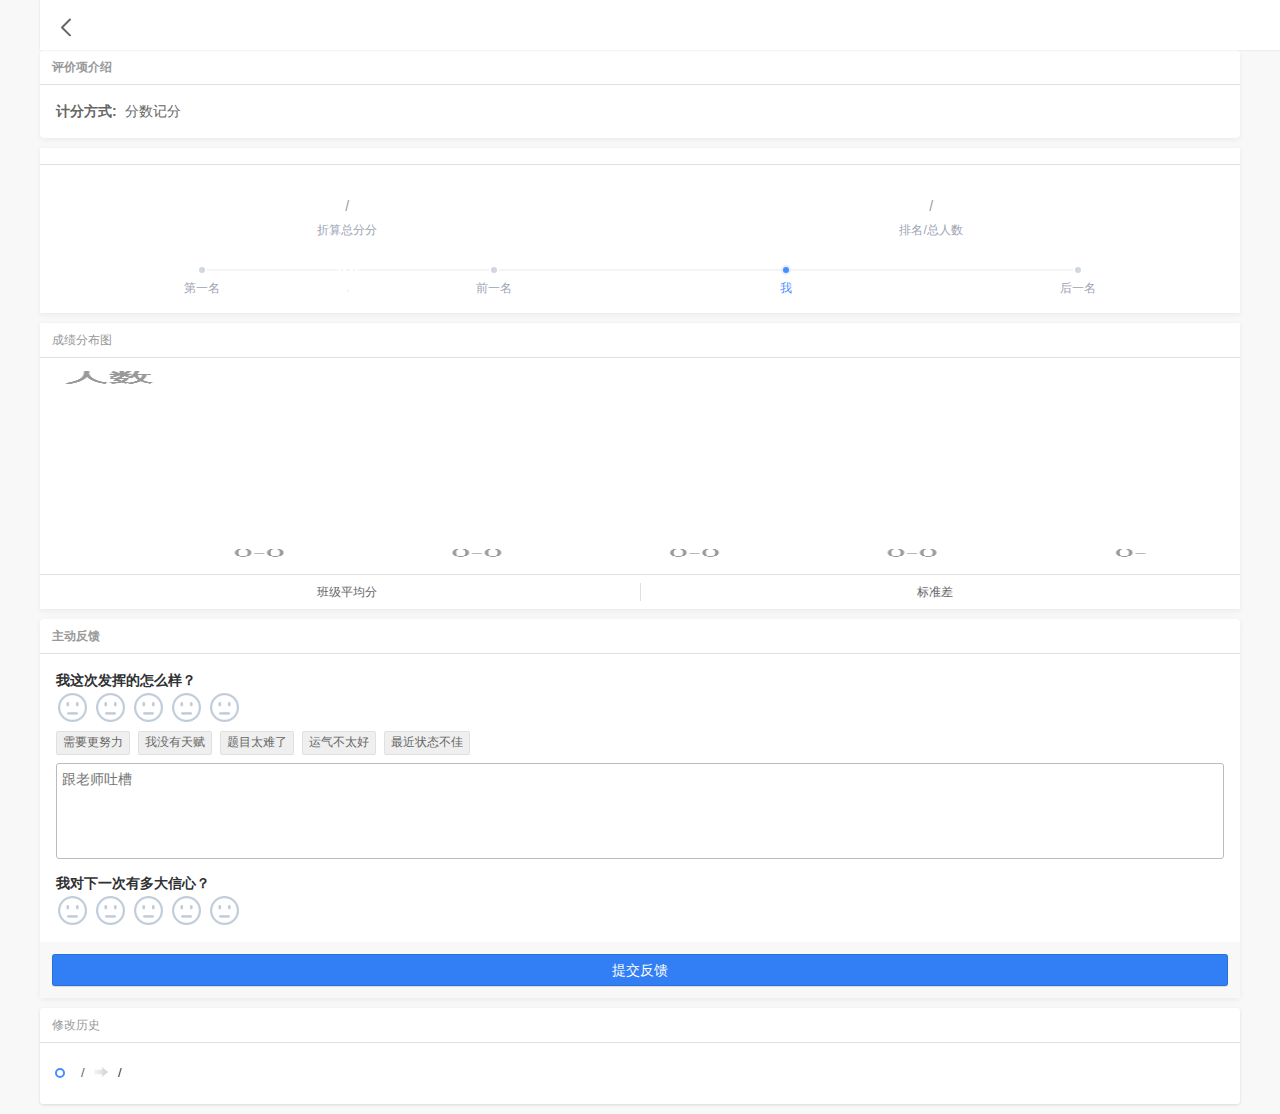
==== commit 3f186ea0: "Merge pull request #1 from smallg0at/master" ====
--- a/score.html
+++ b/score.html
@@ -1,1995 +1,1020 @@
 <!DOCTYPE html>
 <!-- saved from url=(0067)https://bdfz.seiue.com/student/classes/2211773/grades_/items/689029 -->
-<html>
+<html style="overflow-x: hidden;">
 
 <head>
-  <meta http-equiv="Content-Type" content="text/html; charset=UTF-8">
-  <script src="js/jquery-3.4.1.js"></script>
-  <script src="js/jquery.params.js"></script>
-  <link href="iconfont-embedded.css" rel="stylesheet" type="text/css">
-  <style type="text/css">
-    .tippy-touch {
-      cursor: pointer !important
-    }
-
-    .tippy-notransition {
-      transition: none !important
-    }
-
-    .tippy-popper {
-      max-width: 350px;
-      -webkit-perspective: 700px;
-      perspective: 700px;
-      z-index: 9999;
-      outline: 0;
-      transition-timing-function: cubic-bezier(.165, .84, .44, 1);
-      pointer-events: none;
-      line-height: 1.4
-    }
-
-    .tippy-popper[data-html] {
-      max-width: 96%;
-      max-width: calc(100% - 20px)
-    }
-
-    .tippy-popper[x-placement^=top] .tippy-backdrop {
-      border-radius: 40% 40% 0 0
-    }
-
-    .tippy-popper[x-placement^=top] .tippy-roundarrow {
-      bottom: -8px;
-      -webkit-transform-origin: 50% 0;
-      transform-origin: 50% 0
-    }
-
-    .tippy-popper[x-placement^=top] .tippy-roundarrow svg {
-      position: absolute;
-      left: 0;
-      -webkit-transform: rotate(180deg);
-      transform: rotate(180deg)
-    }
-
-    .tippy-popper[x-placement^=top] .tippy-arrow {
-      border-top: 7px solid #333;
-      border-right: 7px solid transparent;
-      border-left: 7px solid transparent;
-      bottom: -7px;
-      margin: 0 6px;
-      -webkit-transform-origin: 50% 0;
-      transform-origin: 50% 0
-    }
-
-    .tippy-popper[x-placement^=top] .tippy-backdrop {
-      -webkit-transform-origin: 0 90%;
-      transform-origin: 0 90%
-    }
-
-    .tippy-popper[x-placement^=top] .tippy-backdrop[data-state=visible] {
-      -webkit-transform: scale(6) translate(-50%, 25%);
-      transform: scale(6) translate(-50%, 25%);
-      opacity: 1
-    }
-
-    .tippy-popper[x-placement^=top] .tippy-backdrop[data-state=hidden] {
-      -webkit-transform: scale(1) translate(-50%, 25%);
-      transform: scale(1) translate(-50%, 25%);
-      opacity: 0
-    }
-
-    .tippy-popper[x-placement^=top] [data-animation=shift-toward][data-state=visible] {
-      opacity: 1;
-      -webkit-transform: translateY(-10px);
-      transform: translateY(-10px)
-    }
-
-    .tippy-popper[x-placement^=top] [data-animation=shift-toward][data-state=hidden] {
-      opacity: 0;
-      -webkit-transform: translateY(-20px);
-      transform: translateY(-20px)
-    }
-
-    .tippy-popper[x-placement^=top] [data-animation=perspective] {
-      -webkit-transform-origin: bottom;
-      transform-origin: bottom
-    }
-
-    .tippy-popper[x-placement^=top] [data-animation=perspective][data-state=visible] {
-      opacity: 1;
-      -webkit-transform: translateY(-10px) rotateX(0);
-      transform: translateY(-10px) rotateX(0)
-    }
-
-    .tippy-popper[x-placement^=top] [data-animation=perspective][data-state=hidden] {
-      opacity: 0;
-      -webkit-transform: translateY(0) rotateX(90deg);
-      transform: translateY(0) rotateX(90deg)
-    }
-
-    .tippy-popper[x-placement^=top] [data-animation=fade][data-state=visible] {
-      opacity: 1;
-      -webkit-transform: translateY(-10px);
-      transform: translateY(-10px)
-    }
-
-    .tippy-popper[x-placement^=top] [data-animation=fade][data-state=hidden] {
-      opacity: 0;
-      -webkit-transform: translateY(-10px);
-      transform: translateY(-10px)
-    }
-
-    .tippy-popper[x-placement^=top] [data-animation=shift-away][data-state=visible] {
-      opacity: 1;
-      -webkit-transform: translateY(-10px);
-      transform: translateY(-10px)
-    }
-
-    .tippy-popper[x-placement^=top] [data-animation=shift-away][data-state=hidden] {
-      opacity: 0;
-      -webkit-transform: translateY(0);
-      transform: translateY(0)
-    }
-
-    .tippy-popper[x-placement^=top] [data-animation=scale][data-state=visible] {
-      opacity: 1;
-      -webkit-transform: translateY(-10px) scale(1);
-      transform: translateY(-10px) scale(1)
-    }
-
-    .tippy-popper[x-placement^=top] [data-animation=scale][data-state=hidden] {
-      opacity: 0;
-      -webkit-transform: translateY(0) scale(0);
-      transform: translateY(0) scale(0)
-    }
-
-    .tippy-popper[x-placement^=bottom] .tippy-backdrop {
-      border-radius: 0 0 30% 30%
-    }
-
-    .tippy-popper[x-placement^=bottom] .tippy-roundarrow {
-      top: -8px;
-      -webkit-transform-origin: 50% 100%;
-      transform-origin: 50% 100%
-    }
-
-    .tippy-popper[x-placement^=bottom] .tippy-roundarrow svg {
-      position: absolute;
-      left: 0;
-      -webkit-transform: rotate(0);
-      transform: rotate(0)
-    }
-
-    .tippy-popper[x-placement^=bottom] .tippy-arrow {
-      border-bottom: 7px solid #333;
-      border-right: 7px solid transparent;
-      border-left: 7px solid transparent;
-      top: -7px;
-      margin: 0 6px;
-      -webkit-transform-origin: 50% 100%;
-      transform-origin: 50% 100%
-    }
-
-    .tippy-popper[x-placement^=bottom] .tippy-backdrop {
-      -webkit-transform-origin: 0 -90%;
-      transform-origin: 0 -90%
-    }
-
-    .tippy-popper[x-placement^=bottom] .tippy-backdrop[data-state=visible] {
-      -webkit-transform: scale(6) translate(-50%, -125%);
-      transform: scale(6) translate(-50%, -125%);
-      opacity: 1
-    }
-
-    .tippy-popper[x-placement^=bottom] .tippy-backdrop[data-state=hidden] {
-      -webkit-transform: scale(1) translate(-50%, -125%);
-      transform: scale(1) translate(-50%, -125%);
-      opacity: 0
-    }
-
-    .tippy-popper[x-placement^=bottom] [data-animation=shift-toward][data-state=visible] {
-      opacity: 1;
-      -webkit-transform: translateY(10px);
-      transform: translateY(10px)
-    }
-
-    .tippy-popper[x-placement^=bottom] [data-animation=shift-toward][data-state=hidden] {
-      opacity: 0;
-      -webkit-transform: translateY(20px);
-      transform: translateY(20px)
-    }
-
-    .tippy-popper[x-placement^=bottom] [data-animation=perspective] {
-      -webkit-transform-origin: top;
-      transform-origin: top
-    }
-
-    .tippy-popper[x-placement^=bottom] [data-animation=perspective][data-state=visible] {
-      opacity: 1;
-      -webkit-transform: translateY(10px) rotateX(0);
-      transform: translateY(10px) rotateX(0)
-    }
-
-    .tippy-popper[x-placement^=bottom] [data-animation=perspective][data-state=hidden] {
-      opacity: 0;
-      -webkit-transform: translateY(0) rotateX(-90deg);
-      transform: translateY(0) rotateX(-90deg)
-    }
-
-    .tippy-popper[x-placement^=bottom] [data-animation=fade][data-state=visible] {
-      opacity: 1;
-      -webkit-transform: translateY(10px);
-      transform: translateY(10px)
-    }
-
-    .tippy-popper[x-placement^=bottom] [data-animation=fade][data-state=hidden] {
-      opacity: 0;
-      -webkit-transform: translateY(10px);
-      transform: translateY(10px)
-    }
-
-    .tippy-popper[x-placement^=bottom] [data-animation=shift-away][data-state=visible] {
-      opacity: 1;
-      -webkit-transform: translateY(10px);
-      transform: translateY(10px)
-    }
-
-    .tippy-popper[x-placement^=bottom] [data-animation=shift-away][data-state=hidden] {
-      opacity: 0;
-      -webkit-transform: translateY(0);
-      transform: translateY(0)
-    }
-
-    .tippy-popper[x-placement^=bottom] [data-animation=scale][data-state=visible] {
-      opacity: 1;
-      -webkit-transform: translateY(10px) scale(1);
-      transform: translateY(10px) scale(1)
-    }
-
-    .tippy-popper[x-placement^=bottom] [data-animation=scale][data-state=hidden] {
-      opacity: 0;
-      -webkit-transform: translateY(0) scale(0);
-      transform: translateY(0) scale(0)
-    }
-
-    .tippy-popper[x-placement^=left] .tippy-backdrop {
-      border-radius: 50% 0 0 50%
-    }
-
-    .tippy-popper[x-placement^=left] .tippy-roundarrow {
-      right: -16px;
-      -webkit-transform-origin: 33.33333333% 50%;
-      transform-origin: 33.33333333% 50%
-    }
-
-    .tippy-popper[x-placement^=left] .tippy-roundarrow svg {
-      position: absolute;
-      left: 0;
-      -webkit-transform: rotate(90deg);
-      transform: rotate(90deg)
-    }
-
-    .tippy-popper[x-placement^=left] .tippy-arrow {
-      border-left: 7px solid #333;
-      border-top: 7px solid transparent;
-      border-bottom: 7px solid transparent;
-      right: -7px;
-      margin: 3px 0;
-      -webkit-transform-origin: 0 50%;
-      transform-origin: 0 50%
-    }
-
-    .tippy-popper[x-placement^=left] .tippy-backdrop {
-      -webkit-transform-origin: 100% 0;
-      transform-origin: 100% 0
-    }
-
-    .tippy-popper[x-placement^=left] .tippy-backdrop[data-state=visible] {
-      -webkit-transform: scale(6) translate(40%, -50%);
-      transform: scale(6) translate(40%, -50%);
-      opacity: 1
-    }
-
-    .tippy-popper[x-placement^=left] .tippy-backdrop[data-state=hidden] {
-      -webkit-transform: scale(1.5) translate(40%, -50%);
-      transform: scale(1.5) translate(40%, -50%);
-      opacity: 0
-    }
-
-    .tippy-popper[x-placement^=left] [data-animation=shift-toward][data-state=visible] {
-      opacity: 1;
-      -webkit-transform: translateX(-10px);
-      transform: translateX(-10px)
-    }
-
-    .tippy-popper[x-placement^=left] [data-animation=shift-toward][data-state=hidden] {
-      opacity: 0;
-      -webkit-transform: translateX(-20px);
-      transform: translateX(-20px)
-    }
-
-    .tippy-popper[x-placement^=left] [data-animation=perspective] {
-      -webkit-transform-origin: right;
-      transform-origin: right
-    }
-
-    .tippy-popper[x-placement^=left] [data-animation=perspective][data-state=visible] {
-      opacity: 1;
-      -webkit-transform: translateX(-10px) rotateY(0);
-      transform: translateX(-10px) rotateY(0)
-    }
-
-    .tippy-popper[x-placement^=left] [data-animation=perspective][data-state=hidden] {
-      opacity: 0;
-      -webkit-transform: translateX(0) rotateY(-90deg);
-      transform: translateX(0) rotateY(-90deg)
-    }
-
-    .tippy-popper[x-placement^=left] [data-animation=fade][data-state=visible] {
-      opacity: 1;
-      -webkit-transform: translateX(-10px);
-      transform: translateX(-10px)
-    }
-
-    .tippy-popper[x-placement^=left] [data-animation=fade][data-state=hidden] {
-      opacity: 0;
-      -webkit-transform: translateX(-10px);
-      transform: translateX(-10px)
-    }
-
-    .tippy-popper[x-placement^=left] [data-animation=shift-away][data-state=visible] {
-      opacity: 1;
-      -webkit-transform: translateX(-10px);
-      transform: translateX(-10px)
-    }
-
-    .tippy-popper[x-placement^=left] [data-animation=shift-away][data-state=hidden] {
-      opacity: 0;
-      -webkit-transform: translateX(0);
-      transform: translateX(0)
-    }
-
-    .tippy-popper[x-placement^=left] [data-animation=scale][data-state=visible] {
-      opacity: 1;
-      -webkit-transform: translateX(-10px) scale(1);
-      transform: translateX(-10px) scale(1)
-    }
-
-    .tippy-popper[x-placement^=left] [data-animation=scale][data-state=hidden] {
-      opacity: 0;
-      -webkit-transform: translateX(0) scale(0);
-      transform: translateX(0) scale(0)
-    }
-
-    .tippy-popper[x-placement^=right] .tippy-backdrop {
-      border-radius: 0 50% 50% 0
-    }
-
-    .tippy-popper[x-placement^=right] .tippy-roundarrow {
-      left: -16px;
-      -webkit-transform-origin: 66.66666666% 50%;
-      transform-origin: 66.66666666% 50%
-    }
-
-    .tippy-popper[x-placement^=right] .tippy-roundarrow svg {
-      position: absolute;
-      left: 0;
-      -webkit-transform: rotate(-90deg);
-      transform: rotate(-90deg)
-    }
-
-    .tippy-popper[x-placement^=right] .tippy-arrow {
-      border-right: 7px solid #333;
-      border-top: 7px solid transparent;
-      border-bottom: 7px solid transparent;
-      left: -7px;
-      margin: 3px 0;
-      -webkit-transform-origin: 100% 50%;
-      transform-origin: 100% 50%
-    }
-
-    .tippy-popper[x-placement^=right] .tippy-backdrop {
-      -webkit-transform-origin: -100% 0;
-      transform-origin: -100% 0
-    }
-
-    .tippy-popper[x-placement^=right] .tippy-backdrop[data-state=visible] {
-      -webkit-transform: scale(6) translate(-140%, -50%);
-      transform: scale(6) translate(-140%, -50%);
-      opacity: 1
-    }
-
-    .tippy-popper[x-placement^=right] .tippy-backdrop[data-state=hidden] {
-      -webkit-transform: scale(1.5) translate(-140%, -50%);
-      transform: scale(1.5) translate(-140%, -50%);
-      opacity: 0
-    }
-
-    .tippy-popper[x-placement^=right] [data-animation=shift-toward][data-state=visible] {
-      opacity: 1;
-      -webkit-transform: translateX(10px);
-      transform: translateX(10px)
-    }
-
-    .tippy-popper[x-placement^=right] [data-animation=shift-toward][data-state=hidden] {
-      opacity: 0;
-      -webkit-transform: translateX(20px);
-      transform: translateX(20px)
-    }
-
-    .tippy-popper[x-placement^=right] [data-animation=perspective] {
-      -webkit-transform-origin: left;
-      transform-origin: left
-    }
-
-    .tippy-popper[x-placement^=right] [data-animation=perspective][data-state=visible] {
-      opacity: 1;
-      -webkit-transform: translateX(10px) rotateY(0);
-      transform: translateX(10px) rotateY(0)
-    }
-
-    .tippy-popper[x-placement^=right] [data-animation=perspective][data-state=hidden] {
-      opacity: 0;
-      -webkit-transform: translateX(0) rotateY(90deg);
-      transform: translateX(0) rotateY(90deg)
-    }
-
-    .tippy-popper[x-placement^=right] [data-animation=fade][data-state=visible] {
-      opacity: 1;
-      -webkit-transform: translateX(10px);
-      transform: translateX(10px)
-    }
-
-    .tippy-popper[x-placement^=right] [data-animation=fade][data-state=hidden] {
-      opacity: 0;
-      -webkit-transform: translateX(10px);
-      transform: translateX(10px)
-    }
-
-    .tippy-popper[x-placement^=right] [data-animation=shift-away][data-state=visible] {
-      opacity: 1;
-      -webkit-transform: translateX(10px);
-      transform: translateX(10px)
-    }
-
-    .tippy-popper[x-placement^=right] [data-animation=shift-away][data-state=hidden] {
-      opacity: 0;
-      -webkit-transform: translateX(0);
-      transform: translateX(0)
-    }
-
-    .tippy-popper[x-placement^=right] [data-animation=scale][data-state=visible] {
-      opacity: 1;
-      -webkit-transform: translateX(10px) scale(1);
-      transform: translateX(10px) scale(1)
-    }
-
-    .tippy-popper[x-placement^=right] [data-animation=scale][data-state=hidden] {
-      opacity: 0;
-      -webkit-transform: translateX(0) scale(0);
-      transform: translateX(0) scale(0)
-    }
-
-    .tippy-tooltip {
-      position: relative;
-      color: #fff;
-      border-radius: 4px;
-      font-size: .9rem;
-      padding: .3rem .6rem;
-      text-align: center;
-      will-change: transform;
-      -webkit-font-smoothing: antialiased;
-      -moz-osx-font-smoothing: grayscale;
-      background-color: #333
-    }
-
-    .tippy-tooltip[data-size=small] {
-      padding: .2rem .4rem;
-      font-size: .75rem
-    }
-
-    .tippy-tooltip[data-size=large] {
-      padding: .4rem .8rem;
-      font-size: 1rem
-    }
-
-    .tippy-tooltip[data-animatefill] {
-      overflow: hidden;
-      background-color: transparent
-    }
-
-    .tippy-tooltip[data-animatefill] .tippy-content {
-      transition: -webkit-clip-path cubic-bezier(.46, .1, .52, .98);
-      transition: clip-path cubic-bezier(.46, .1, .52, .98);
-      transition: clip-path cubic-bezier(.46, .1, .52, .98), -webkit-clip-path cubic-bezier(.46, .1, .52, .98)
-    }
-
-    .tippy-tooltip[data-interactive],
-    .tippy-tooltip[data-interactive] path {
-      pointer-events: auto
-    }
-
-    .tippy-tooltip[data-inertia][data-state=visible] {
-      transition-timing-function: cubic-bezier(.53, 2, .36, .85)
-    }
-
-    .tippy-tooltip[data-inertia][data-state=hidden] {
-      transition-timing-function: ease
-    }
-
-    .tippy-arrow,
-    .tippy-roundarrow {
-      position: absolute;
-      width: 0;
-      height: 0
-    }
-
-    .tippy-roundarrow {
-      width: 24px;
-      height: 8px;
-      fill: #333;
-      pointer-events: none
-    }
-
-    .tippy-backdrop {
-      position: absolute;
-      will-change: transform;
-      background-color: #333;
-      border-radius: 50%;
-      width: 26%;
-      left: 50%;
-      top: 50%;
-      z-index: -1;
-      transition: all cubic-bezier(.46, .1, .52, .98);
-      -webkit-backface-visibility: hidden;
-      backface-visibility: hidden
-    }
-
-    .tippy-backdrop:after {
-      content: "";
-      float: left;
-      padding-top: 100%
-    }
-
-    body:not(.tippy-touch) .tippy-tooltip[data-animatefill][data-state=visible] .tippy-content {
-      -webkit-clip-path: ellipse(100% 100% at 50% 50%);
-      clip-path: ellipse(100% 100% at 50% 50%)
-    }
-
-    body:not(.tippy-touch) .tippy-tooltip[data-animatefill][data-state=hidden] .tippy-content {
-      -webkit-clip-path: ellipse(5% 50% at 50% 50%);
-      clip-path: ellipse(5% 50% at 50% 50%)
-    }
-
-    body:not(.tippy-touch) .tippy-popper[x-placement=right] .tippy-tooltip[data-animatefill][data-state=visible] .tippy-content {
-      -webkit-clip-path: ellipse(135% 100% at 0 50%);
-      clip-path: ellipse(135% 100% at 0 50%)
-    }
-
-    body:not(.tippy-touch) .tippy-popper[x-placement=right] .tippy-tooltip[data-animatefill][data-state=hidden] .tippy-content {
-      -webkit-clip-path: ellipse(40% 100% at 0 50%);
-      clip-path: ellipse(40% 100% at 0 50%)
-    }
-
-    body:not(.tippy-touch) .tippy-popper[x-placement=left] .tippy-tooltip[data-animatefill][data-state=visible] .tippy-content {
-      -webkit-clip-path: ellipse(135% 100% at 100% 50%);
-      clip-path: ellipse(135% 100% at 100% 50%)
-    }
-
-    body:not(.tippy-touch) .tippy-popper[x-placement=left] .tippy-tooltip[data-animatefill][data-state=hidden] .tippy-content {
-      -webkit-clip-path: ellipse(40% 100% at 100% 50%);
-      clip-path: ellipse(40% 100% at 100% 50%)
-    }
-
-    @media (max-width:360px) {
-      .tippy-popper {
-        max-width: 96%;
-        max-width: calc(100% - 20px)
-      }
-    }
-  </style>
-  <meta name="viewport" content="width=device-width,initial-scale=1,user-scalable=no">
-  <meta http-equiv="X-UA-Compatible" content="IE=edge,chrome=1">
-  <meta name="screen-orientation" content="portrait">
-  <meta name="x5-orientation" content="portrait">
-  <meta name="format-detection" content="telephone=no">
-  <meta name="apple-mobile-web-app-capable" content="yes">
-  <link rel="apple-touch-icon" sizes="57x57" href="https://bdfz.seiue.com/favicons/apple-icon-57x57.png">
-  <link rel="apple-touch-icon" sizes="72x72" href="https://bdfz.seiue.com/favicons/apple-icon-72x72.png">
-  <link rel="apple-touch-icon" sizes="114x114" href="https://bdfz.seiue.com/favicons/apple-icon-114x114.png">
-  <link rel="apple-touch-icon" sizes="144x144" href="https://bdfz.seiue.com/favicons/apple-icon-144x144.png">
-  <link rel="apple-touch-icon" sizes="180x180" href="https://bdfz.seiue.com/favicons/apple-icon-180x180.png">
-  <link rel="icon" type="image/png" sizes="192x192" href="https://bdfz.seiue.com/favicons/android-icon-192x192.png">
-  <link rel="icon" type="image/png" sizes="32x32" href="https://bdfz.seiue.com/favicons/favicon-32x32.png">
-  <link rel="icon" type="image/png" sizes="96x96" href="https://bdfz.seiue.com/favicons/favicon-96x96.png">
-  <link rel="icon" type="image/png" sizes="16x16" href="https://bdfz.seiue.com/favicons/favicon-16x16.png">
-  <link rel="manifest" href="https://bdfz.seiue.com/favicons/manifest.json">
-  <link rel="preconnect" href="https://platform.seiue.com/">
-  <link rel="preconnect" href="https://chalkng.seiue.com/">
-  <meta name="msapplication-TileColor" content="#ffffff">
-  <metaname="msapplication-TileImage" content="/favicons/ms-icon-144x144.png">
-    <meta name="theme-color" content="#ffffff">
-    <title>成绩项详情</title>
-    <style>
-      .seiue-loader-container {
-        position: fixed;
-        width: 100%;
-        height: 100%;
-        -webkit-transform: scale(1.0);
-        transform: scale(1.0);
-      }
+    <meta http-equiv="Content-Type" content="text/html; charset=UTF-8">
+    <script src="js/jquery-3.4.1.js"></script>
+    <script src="js/jquery.params.js"></script>
+    <link href="iconfont-embedded.css" rel="stylesheet" type="text/css">
+    <style type="text/css">
+        .tippy-touch {
+            cursor: pointer !important
+        }
+
+        .tippy-notransition {
+            transition: none !important
+        }
+
+        .tippy-popper {
+            max-width: 350px;
+            -webkit-perspective: 700px;
+            perspective: 700px;
+            z-index: 9999;
+            outline: 0;
+            transition-timing-function: cubic-bezier(.165, .84, .44, 1);
+            pointer-events: none;
+            line-height: 1.4
+        }
+
+        .tippy-popper[data-html] {
+            max-width: 96%;
+            max-width: calc(100% - 20px)
+        }
+
+        .tippy-popper[x-placement^=top] .tippy-backdrop {
+            border-radius: 40% 40% 0 0
+        }
+
+        .tippy-popper[x-placement^=top] .tippy-roundarrow {
+            bottom: -8px;
+            -webkit-transform-origin: 50% 0;
+            transform-origin: 50% 0
+        }
+
+        .tippy-popper[x-placement^=top] .tippy-roundarrow svg {
+            position: absolute;
+            left: 0;
+            -webkit-transform: rotate(180deg);
+            transform: rotate(180deg)
+        }
+
+        .tippy-popper[x-placement^=top] .tippy-arrow {
+            border-top: 7px solid #333;
+            border-right: 7px solid transparent;
+            border-left: 7px solid transparent;
+            bottom: -7px;
+            margin: 0 6px;
+            -webkit-transform-origin: 50% 0;
+            transform-origin: 50% 0
+        }
+
+        .tippy-popper[x-placement^=top] .tippy-backdrop {
+            -webkit-transform-origin: 0 90%;
+            transform-origin: 0 90%
+        }
+
+        .tippy-popper[x-placement^=top] .tippy-backdrop[data-state=visible] {
+            -webkit-transform: scale(6) translate(-50%, 25%);
+            transform: scale(6) translate(-50%, 25%);
+            opacity: 1
+        }
+
+        .tippy-popper[x-placement^=top] .tippy-backdrop[data-state=hidden] {
+            -webkit-transform: scale(1) translate(-50%, 25%);
+            transform: scale(1) translate(-50%, 25%);
+            opacity: 0
+        }
+
+        .tippy-popper[x-placement^=top] [data-animation=shift-toward][data-state=visible] {
+            opacity: 1;
+            -webkit-transform: translateY(-10px);
+            transform: translateY(-10px)
+        }
+
+        .tippy-popper[x-placement^=top] [data-animation=shift-toward][data-state=hidden] {
+            opacity: 0;
+            -webkit-transform: translateY(-20px);
+            transform: translateY(-20px)
+        }
+
+        .tippy-popper[x-placement^=top] [data-animation=perspective] {
+            -webkit-transform-origin: bottom;
+            transform-origin: bottom
+        }
+
+        .tippy-popper[x-placement^=top] [data-animation=perspective][data-state=visible] {
+            opacity: 1;
+            -webkit-transform: translateY(-10px) rotateX(0);
+            transform: translateY(-10px) rotateX(0)
+        }
+
+        .tippy-popper[x-placement^=top] [data-animation=perspective][data-state=hidden] {
+            opacity: 0;
+            -webkit-transform: translateY(0) rotateX(90deg);
+            transform: translateY(0) rotateX(90deg)
+        }
+
+        .tippy-popper[x-placement^=top] [data-animation=fade][data-state=visible] {
+            opacity: 1;
+            -webkit-transform: translateY(-10px);
+            transform: translateY(-10px)
+        }
+
+        .tippy-popper[x-placement^=top] [data-animation=fade][data-state=hidden] {
+            opacity: 0;
+            -webkit-transform: translateY(-10px);
+            transform: translateY(-10px)
+        }
+
+        .tippy-popper[x-placement^=top] [data-animation=shift-away][data-state=visible] {
+            opacity: 1;
+            -webkit-transform: translateY(-10px);
+            transform: translateY(-10px)
+        }
+
+        .tippy-popper[x-placement^=top] [data-animation=shift-away][data-state=hidden] {
+            opacity: 0;
+            -webkit-transform: translateY(0);
+            transform: translateY(0)
+        }
+
+        .tippy-popper[x-placement^=top] [data-animation=scale][data-state=visible] {
+            opacity: 1;
+            -webkit-transform: translateY(-10px) scale(1);
+            transform: translateY(-10px) scale(1)
+        }
+
+        .tippy-popper[x-placement^=top] [data-animation=scale][data-state=hidden] {
+            opacity: 0;
+            -webkit-transform: translateY(0) scale(0);
+            transform: translateY(0) scale(0)
+        }
+
+        .tippy-popper[x-placement^=bottom] .tippy-backdrop {
+            border-radius: 0 0 30% 30%
+        }
+
+        .tippy-popper[x-placement^=bottom] .tippy-roundarrow {
+            top: -8px;
+            -webkit-transform-origin: 50% 100%;
+            transform-origin: 50% 100%
+        }
+
+        .tippy-popper[x-placement^=bottom] .tippy-roundarrow svg {
+            position: absolute;
+            left: 0;
+            -webkit-transform: rotate(0);
+            transform: rotate(0)
+        }
+
+        .tippy-popper[x-placement^=bottom] .tippy-arrow {
+            border-bottom: 7px solid #333;
+            border-right: 7px solid transparent;
+            border-left: 7px solid transparent;
+            top: -7px;
+            margin: 0 6px;
+            -webkit-transform-origin: 50% 100%;
+            transform-origin: 50% 100%
+        }
+
+        .tippy-popper[x-placement^=bottom] .tippy-backdrop {
+            -webkit-transform-origin: 0 -90%;
+            transform-origin: 0 -90%
+        }
+
+        .tippy-popper[x-placement^=bottom] .tippy-backdrop[data-state=visible] {
+            -webkit-transform: scale(6) translate(-50%, -125%);
+            transform: scale(6) translate(-50%, -125%);
+            opacity: 1
+        }
+
+        .tippy-popper[x-placement^=bottom] .tippy-backdrop[data-state=hidden] {
+            -webkit-transform: scale(1) translate(-50%, -125%);
+            transform: scale(1) translate(-50%, -125%);
+            opacity: 0
+        }
+
+        .tippy-popper[x-placement^=bottom] [data-animation=shift-toward][data-state=visible] {
+            opacity: 1;
+            -webkit-transform: translateY(10px);
+            transform: translateY(10px)
+        }
+
+        .tippy-popper[x-placement^=bottom] [data-animation=shift-toward][data-state=hidden] {
+            opacity: 0;
+            -webkit-transform: translateY(20px);
+            transform: translateY(20px)
+        }
+
+        .tippy-popper[x-placement^=bottom] [data-animation=perspective] {
+            -webkit-transform-origin: top;
+            transform-origin: top
+        }
+
+        .tippy-popper[x-placement^=bottom] [data-animation=perspective][data-state=visible] {
+            opacity: 1;
+            -webkit-transform: translateY(10px) rotateX(0);
+            transform: translateY(10px) rotateX(0)
+        }
+
+        .tippy-popper[x-placement^=bottom] [data-animation=perspective][data-state=hidden] {
+            opacity: 0;
+            -webkit-transform: translateY(0) rotateX(-90deg);
+            transform: translateY(0) rotateX(-90deg)
+        }
+
+        .tippy-popper[x-placement^=bottom] [data-animation=fade][data-state=visible] {
+            opacity: 1;
+            -webkit-transform: translateY(10px);
+            transform: translateY(10px)
+        }
+
+        .tippy-popper[x-placement^=bottom] [data-animation=fade][data-state=hidden] {
+            opacity: 0;
+            -webkit-transform: translateY(10px);
+            transform: translateY(10px)
+        }
+
+        .tippy-popper[x-placement^=bottom] [data-animation=shift-away][data-state=visible] {
+            opacity: 1;
+            -webkit-transform: translateY(10px);
+            transform: translateY(10px)
+        }
+
+        .tippy-popper[x-placement^=bottom] [data-animation=shift-away][data-state=hidden] {
+            opacity: 0;
+            -webkit-transform: translateY(0);
+            transform: translateY(0)
+        }
+
+        .tippy-popper[x-placement^=bottom] [data-animation=scale][data-state=visible] {
+            opacity: 1;
+            -webkit-transform: translateY(10px) scale(1);
+            transform: translateY(10px) scale(1)
+        }
+
+        .tippy-popper[x-placement^=bottom] [data-animation=scale][data-state=hidden] {
+            opacity: 0;
+            -webkit-transform: translateY(0) scale(0);
+            transform: translateY(0) scale(0)
+        }
+
+        .tippy-popper[x-placement^=left] .tippy-backdrop {
+            border-radius: 50% 0 0 50%
+        }
+
+        .tippy-popper[x-placement^=left] .tippy-roundarrow {
+            right: -16px;
+            -webkit-transform-origin: 33.33333333% 50%;
+            transform-origin: 33.33333333% 50%
+        }
+
+        .tippy-popper[x-placement^=left] .tippy-roundarrow svg {
+            position: absolute;
+            left: 0;
+            -webkit-transform: rotate(90deg);
+            transform: rotate(90deg)
+        }
+
+        .tippy-popper[x-placement^=left] .tippy-arrow {
+            border-left: 7px solid #333;
+            border-top: 7px solid transparent;
+            border-bottom: 7px solid transparent;
+            right: -7px;
+            margin: 3px 0;
+            -webkit-transform-origin: 0 50%;
+            transform-origin: 0 50%
+        }
+
+        .tippy-popper[x-placement^=left] .tippy-backdrop {
+            -webkit-transform-origin: 100% 0;
+            transform-origin: 100% 0
+        }
+
+        .tippy-popper[x-placement^=left] .tippy-backdrop[data-state=visible] {
+            -webkit-transform: scale(6) translate(40%, -50%);
+            transform: scale(6) translate(40%, -50%);
+            opacity: 1
+        }
+
+        .tippy-popper[x-placement^=left] .tippy-backdrop[data-state=hidden] {
+            -webkit-transform: scale(1.5) translate(40%, -50%);
+            transform: scale(1.5) translate(40%, -50%);
+            opacity: 0
+        }
+
+        .tippy-popper[x-placement^=left] [data-animation=shift-toward][data-state=visible] {
+            opacity: 1;
+            -webkit-transform: translateX(-10px);
+            transform: translateX(-10px)
+        }
+
+        .tippy-popper[x-placement^=left] [data-animation=shift-toward][data-state=hidden] {
+            opacity: 0;
+            -webkit-transform: translateX(-20px);
+            transform: translateX(-20px)
+        }
+
+        .tippy-popper[x-placement^=left] [data-animation=perspective] {
+            -webkit-transform-origin: right;
+            transform-origin: right
+        }
+
+        .tippy-popper[x-placement^=left] [data-animation=perspective][data-state=visible] {
+            opacity: 1;
+            -webkit-transform: translateX(-10px) rotateY(0);
+            transform: translateX(-10px) rotateY(0)
+        }
+
+        .tippy-popper[x-placement^=left] [data-animation=perspective][data-state=hidden] {
+            opacity: 0;
+            -webkit-transform: translateX(0) rotateY(-90deg);
+            transform: translateX(0) rotateY(-90deg)
+        }
+
+        .tippy-popper[x-placement^=left] [data-animation=fade][data-state=visible] {
+            opacity: 1;
+            -webkit-transform: translateX(-10px);
+            transform: translateX(-10px)
+        }
+
+        .tippy-popper[x-placement^=left] [data-animation=fade][data-state=hidden] {
+            opacity: 0;
+            -webkit-transform: translateX(-10px);
+            transform: translateX(-10px)
+        }
+
+        .tippy-popper[x-placement^=left] [data-animation=shift-away][data-state=visible] {
+            opacity: 1;
+            -webkit-transform: translateX(-10px);
+            transform: translateX(-10px)
+        }
+
+        .tippy-popper[x-placement^=left] [data-animation=shift-away][data-state=hidden] {
+            opacity: 0;
+            -webkit-transform: translateX(0);
+            transform: translateX(0)
+        }
+
+        .tippy-popper[x-placement^=left] [data-animation=scale][data-state=visible] {
+            opacity: 1;
+            -webkit-transform: translateX(-10px) scale(1);
+            transform: translateX(-10px) scale(1)
+        }
+
+        .tippy-popper[x-placement^=left] [data-animation=scale][data-state=hidden] {
+            opacity: 0;
+            -webkit-transform: translateX(0) scale(0);
+            transform: translateX(0) scale(0)
+        }
+
+        .tippy-popper[x-placement^=right] .tippy-backdrop {
+            border-radius: 0 50% 50% 0
+        }
+
+        .tippy-popper[x-placement^=right] .tippy-roundarrow {
+            left: -16px;
+            -webkit-transform-origin: 66.66666666% 50%;
+            transform-origin: 66.66666666% 50%
+        }
+
+        .tippy-popper[x-placement^=right] .tippy-roundarrow svg {
+            position: absolute;
+            left: 0;
+            -webkit-transform: rotate(-90deg);
+            transform: rotate(-90deg)
+        }
+
+        .tippy-popper[x-placement^=right] .tippy-arrow {
+            border-right: 7px solid #333;
+            border-top: 7px solid transparent;
+            border-bottom: 7px solid transparent;
+            left: -7px;
+            margin: 3px 0;
+            -webkit-transform-origin: 100% 50%;
+            transform-origin: 100% 50%
+        }
+
+        .tippy-popper[x-placement^=right] .tippy-backdrop {
+            -webkit-transform-origin: -100% 0;
+            transform-origin: -100% 0
+        }
+
+        .tippy-popper[x-placement^=right] .tippy-backdrop[data-state=visible] {
+            -webkit-transform: scale(6) translate(-140%, -50%);
+            transform: scale(6) translate(-140%, -50%);
+            opacity: 1
+        }
+
+        .tippy-popper[x-placement^=right] .tippy-backdrop[data-state=hidden] {
+            -webkit-transform: scale(1.5) translate(-140%, -50%);
+            transform: scale(1.5) translate(-140%, -50%);
+            opacity: 0
+        }
+
+        .tippy-popper[x-placement^=right] [data-animation=shift-toward][data-state=visible] {
+            opacity: 1;
+            -webkit-transform: translateX(10px);
+            transform: translateX(10px)
+        }
+
+        .tippy-popper[x-placement^=right] [data-animation=shift-toward][data-state=hidden] {
+            opacity: 0;
+            -webkit-transform: translateX(20px);
+            transform: translateX(20px)
+        }
+
+        .tippy-popper[x-placement^=right] [data-animation=perspective] {
+            -webkit-transform-origin: left;
+            transform-origin: left
+        }
+
+        .tippy-popper[x-placement^=right] [data-animation=perspective][data-state=visible] {
+            opacity: 1;
+            -webkit-transform: translateX(10px) rotateY(0);
+            transform: translateX(10px) rotateY(0)
+        }
+
+        .tippy-popper[x-placement^=right] [data-animation=perspective][data-state=hidden] {
+            opacity: 0;
+            -webkit-transform: translateX(0) rotateY(90deg);
+            transform: translateX(0) rotateY(90deg)
+        }
+
+        .tippy-popper[x-placement^=right] [data-animation=fade][data-state=visible] {
+            opacity: 1;
+            -webkit-transform: translateX(10px);
+            transform: translateX(10px)
+        }
+
+        .tippy-popper[x-placement^=right] [data-animation=fade][data-state=hidden] {
+            opacity: 0;
+            -webkit-transform: translateX(10px);
+            transform: translateX(10px)
+        }
+
+        .tippy-popper[x-placement^=right] [data-animation=shift-away][data-state=visible] {
+            opacity: 1;
+            -webkit-transform: translateX(10px);
+            transform: translateX(10px)
+        }
+
+        .tippy-popper[x-placement^=right] [data-animation=shift-away][data-state=hidden] {
+            opacity: 0;
+            -webkit-transform: translateX(0);
+            transform: translateX(0)
+        }
+
+        .tippy-popper[x-placement^=right] [data-animation=scale][data-state=visible] {
+            opacity: 1;
+            -webkit-transform: translateX(10px) scale(1);
+            transform: translateX(10px) scale(1)
+        }
+
+        .tippy-popper[x-placement^=right] [data-animation=scale][data-state=hidden] {
+            opacity: 0;
+            -webkit-transform: translateX(0) scale(0);
+            transform: translateX(0) scale(0)
+        }
+
+        .tippy-tooltip {
+            position: relative;
+            color: #fff;
+            border-radius: 4px;
+            font-size: .9rem;
+            padding: .3rem .6rem;
+            text-align: center;
+            will-change: transform;
+            -webkit-font-smoothing: antialiased;
+            -moz-osx-font-smoothing: grayscale;
+            background-color: #333
+        }
+
+        .tippy-tooltip[data-size=small] {
+            padding: .2rem .4rem;
+            font-size: .75rem
+        }
+
+        .tippy-tooltip[data-size=large] {
+            padding: .4rem .8rem;
+            font-size: 1rem
+        }
+
+        .tippy-tooltip[data-animatefill] {
+            overflow: hidden;
+            background-color: transparent
+        }
+
+        .tippy-tooltip[data-animatefill] .tippy-content {
+            transition: -webkit-clip-path cubic-bezier(.46, .1, .52, .98);
+            transition: clip-path cubic-bezier(.46, .1, .52, .98);
+            transition: clip-path cubic-bezier(.46, .1, .52, .98), -webkit-clip-path cubic-bezier(.46, .1, .52, .98)
+        }
+
+        .tippy-tooltip[data-interactive],
+        .tippy-tooltip[data-interactive] path {
+            pointer-events: auto
+        }
+
+        .tippy-tooltip[data-inertia][data-state=visible] {
+            transition-timing-function: cubic-bezier(.53, 2, .36, .85)
+        }
+
+        .tippy-tooltip[data-inertia][data-state=hidden] {
+            transition-timing-function: ease
+        }
+
+        .tippy-arrow,
+        .tippy-roundarrow {
+            position: absolute;
+            width: 0;
+            height: 0
+        }
+
+        .tippy-roundarrow {
+            width: 24px;
+            height: 8px;
+            fill: #333;
+            pointer-events: none
+        }
+
+        .tippy-backdrop {
+            position: absolute;
+            will-change: transform;
+            background-color: #333;
+            border-radius: 50%;
+            width: 26%;
+            left: 50%;
+            top: 50%;
+            z-index: -1;
+            transition: all cubic-bezier(.46, .1, .52, .98);
+            -webkit-backface-visibility: hidden;
+            backface-visibility: hidden
+        }
+
+        .tippy-backdrop:after {
+            content: "";
+            float: left;
+            padding-top: 100%
+        }
+
+        body:not(.tippy-touch) .tippy-tooltip[data-animatefill][data-state=visible] .tippy-content {
+            -webkit-clip-path: ellipse(100% 100% at 50% 50%);
+            clip-path: ellipse(100% 100% at 50% 50%)
+        }
+
+        body:not(.tippy-touch) .tippy-tooltip[data-animatefill][data-state=hidden] .tippy-content {
+            -webkit-clip-path: ellipse(5% 50% at 50% 50%);
+            clip-path: ellipse(5% 50% at 50% 50%)
+        }
+
+        body:not(.tippy-touch) .tippy-popper[x-placement=right] .tippy-tooltip[data-animatefill][data-state=visible] .tippy-content {
+            -webkit-clip-path: ellipse(135% 100% at 0 50%);
+            clip-path: ellipse(135% 100% at 0 50%)
+        }
+
+        body:not(.tippy-touch) .tippy-popper[x-placement=right] .tippy-tooltip[data-animatefill][data-state=hidden] .tippy-content {
+            -webkit-clip-path: ellipse(40% 100% at 0 50%);
+            clip-path: ellipse(40% 100% at 0 50%)
+        }
+
+        body:not(.tippy-touch) .tippy-popper[x-placement=left] .tippy-tooltip[data-animatefill][data-state=visible] .tippy-content {
+            -webkit-clip-path: ellipse(135% 100% at 100% 50%);
+            clip-path: ellipse(135% 100% at 100% 50%)
+        }
+
+        body:not(.tippy-touch) .tippy-popper[x-placement=left] .tippy-tooltip[data-animatefill][data-state=hidden] .tippy-content {
+            -webkit-clip-path: ellipse(40% 100% at 100% 50%);
+            clip-path: ellipse(40% 100% at 100% 50%)
+        }
+
+        @media (max-width:360px) {
+            .tippy-popper {
+                max-width: 96%;
+                max-width: calc(100% - 20px)
+            }
+        }
     </style>
-    <link href="https://bdfz.seiue.com/css/chunk-003005e6.ba617297.css" rel="prefetch">
-    <link href="https://bdfz.seiue.com/css/chunk-0086d4e9.5d2eae20.css" rel="prefetch">
-    <link href="https://bdfz.seiue.com/css/chunk-02460656.7574b947.css" rel="prefetch">
-    <link href="./成绩项详情_files/chunk-047eb03c.e40269d6.css" rel="prefetch">
-    <link href="https://bdfz.seiue.com/css/chunk-053b570c.c2195692.css" rel="prefetch">
-    <link href="https://bdfz.seiue.com/css/chunk-05f2d8ee.6d0a2b7d.css" rel="prefetch">
-    <link href="https://bdfz.seiue.com/css/chunk-0639d25f.2ca05f11.css" rel="prefetch">
-    <link href="https://bdfz.seiue.com/css/chunk-071bb57b.d4048357.css" rel="prefetch">
-    <link href="./成绩项详情_files/chunk-0726cf8d.27f7b0ef.css" rel="prefetch">
-    <link href="https://bdfz.seiue.com/css/chunk-0a15eaeb.1aa036dd.css" rel="prefetch">
-    <link href="https://bdfz.seiue.com/css/chunk-0b1b6e1c.d2f3a341.css" rel="prefetch">
-    <link href="https://bdfz.seiue.com/css/chunk-0c1d79ac.72e48249.css" rel="prefetch">
-    <link href="https://bdfz.seiue.com/css/chunk-0c6de9c3.a68ed7ab.css" rel="prefetch">
-    <link href="https://bdfz.seiue.com/css/chunk-0ee2bf1a.7dfd8f38.css" rel="prefetch">
-    <link href="https://bdfz.seiue.com/css/chunk-12bfb56e.f3209633.css" rel="prefetch">
-    <link href="https://bdfz.seiue.com/css/chunk-1418cbec.492d64c9.css" rel="prefetch">
-    <link href="https://bdfz.seiue.com/css/chunk-1455951a.3f007bbd.css" rel="prefetch">
-    <link href="https://bdfz.seiue.com/css/chunk-149b0946.86203d06.css" rel="prefetch">
-    <link href="./成绩项详情_files/chunk-1514fbc4.abe99e57.css" rel="prefetch">
-    <link href="https://bdfz.seiue.com/css/chunk-1516b31e.7d49c9b7.css" rel="prefetch">
-    <link href="https://bdfz.seiue.com/css/chunk-15206da1.f3567427.css" rel="prefetch">
-    <link href="https://bdfz.seiue.com/css/chunk-153bcd2e.5a983f08.css" rel="prefetch">
-    <link href="https://bdfz.seiue.com/css/chunk-1789d0be.55b71bf5.css" rel="prefetch">
-    <link href="https://bdfz.seiue.com/css/chunk-179bf918.9ede8fd3.css" rel="prefetch">
-    <link href="https://bdfz.seiue.com/css/chunk-186daeef.b1ff3bcf.css" rel="prefetch">
-    <link href="https://bdfz.seiue.com/css/chunk-188d8590.651c9b85.css" rel="prefetch">
-    <link href="https://bdfz.seiue.com/css/chunk-1a591014.f04264b7.css" rel="prefetch">
-    <link href="https://bdfz.seiue.com/css/chunk-1b9a339c.f48a804e.css" rel="prefetch">
-    <link href="https://bdfz.seiue.com/css/chunk-1cb3e6f3.0a79c225.css" rel="prefetch">
-    <link href="https://bdfz.seiue.com/css/chunk-1cc1dbcb.f8425bf6.css" rel="prefetch">
-    <link href="https://bdfz.seiue.com/css/chunk-1cdb90ff.457e711e.css" rel="prefetch">
-    <link href="https://bdfz.seiue.com/css/chunk-1cf93308.747fa8a4.css" rel="prefetch">
-    <link href="https://bdfz.seiue.com/css/chunk-1ee6eff0.5450cffa.css" rel="prefetch">
-    <link href="https://bdfz.seiue.com/css/chunk-20e39a80.3984bb13.css" rel="prefetch">
-    <link href="https://bdfz.seiue.com/css/chunk-21cb0ed6.57a951ba.css" rel="prefetch">
-    <link href="https://bdfz.seiue.com/css/chunk-21f31271.0233fb27.css" rel="prefetch">
-    <link href="https://bdfz.seiue.com/css/chunk-22f01b1b.a2568949.css" rel="prefetch">
-    <link href="https://bdfz.seiue.com/css/chunk-2395e43c.99c6fce3.css" rel="prefetch">
-    <link href="https://bdfz.seiue.com/css/chunk-257f0a81.f0bb1589.css" rel="prefetch">
-    <link href="https://bdfz.seiue.com/css/chunk-258b6f3a.1a00daa5.css" rel="prefetch">
-    <link href="https://bdfz.seiue.com/css/chunk-25f6f2ca.f2443cf4.css" rel="prefetch">
-    <link href="https://bdfz.seiue.com/css/chunk-2786ab98.fb419c33.css" rel="prefetch">
-    <link href="./成绩项详情_files/chunk-2b5deba9.00efda3d.css" rel="prefetch">
-    <link href="https://bdfz.seiue.com/css/chunk-2cf52d53.e3fa512f.css" rel="prefetch">
-    <link href="https://bdfz.seiue.com/css/chunk-3055c205.808e93f4.css" rel="prefetch">
-    <link href="https://bdfz.seiue.com/css/chunk-30618d74.77366234.css" rel="prefetch">
-    <link href="https://bdfz.seiue.com/css/chunk-306f3760.7c70d2bb.css" rel="prefetch">
-    <link href="https://bdfz.seiue.com/css/chunk-3239632f.81997de9.css" rel="prefetch">
-    <link href="https://bdfz.seiue.com/css/chunk-32a3470e.9ef7d41d.css" rel="prefetch">
-    <link href="https://bdfz.seiue.com/css/chunk-332f8568.88977dea.css" rel="prefetch">
-    <link href="https://bdfz.seiue.com/css/chunk-3377a338.cd907dd9.css" rel="prefetch">
-    <link href="https://bdfz.seiue.com/css/chunk-3429d3f0.dea06dcf.css" rel="prefetch">
-    <link href="https://bdfz.seiue.com/css/chunk-34dd22fe.98564573.css" rel="prefetch">
-    <link href="https://bdfz.seiue.com/css/chunk-3693abbd.b184ca0c.css" rel="prefetch">
-    <link href="https://bdfz.seiue.com/css/chunk-36cba76a.6f9bf6f2.css" rel="prefetch">
-    <link href="https://bdfz.seiue.com/css/chunk-36d6eb60.f6ec2f43.css" rel="prefetch">
-    <link href="https://bdfz.seiue.com/css/chunk-3776cd5e.808084b1.css" rel="prefetch">
-    <link href="https://bdfz.seiue.com/css/chunk-38498d94.ea716ed6.css" rel="prefetch">
-    <link href="https://bdfz.seiue.com/css/chunk-3b665230.6a1f1517.css" rel="prefetch">
-    <link href="https://bdfz.seiue.com/css/chunk-3b683bfe.3986be7f.css" rel="prefetch">
-    <link href="https://bdfz.seiue.com/css/chunk-3c91c0ee.fd9879bd.css" rel="prefetch">
-    <link href="./成绩项详情_files/chunk-3d8c1359.386477ac.css" rel="prefetch">
-    <link href="./成绩项详情_files/chunk-3ecc6367.7d98b182.css" rel="prefetch">
-    <link href="https://bdfz.seiue.com/css/chunk-3f8bf1b9.40afbdf8.css" rel="prefetch">
-    <link href="https://bdfz.seiue.com/css/chunk-3fe36f9b.57a951ba.css" rel="prefetch">
-    <link href="https://bdfz.seiue.com/css/chunk-40c5525c.7a9907d0.css" rel="prefetch">
-    <link href="https://bdfz.seiue.com/css/chunk-40d49a40.ebae6b35.css" rel="prefetch">
-    <link href="https://bdfz.seiue.com/css/chunk-411381ea.0b5bd23d.css" rel="prefetch">
-    <link href="./成绩项详情_files/chunk-412b9b55.b3753599.css" rel="prefetch">
-    <link href="https://bdfz.seiue.com/css/chunk-435b0b0e.6de3b05e.css" rel="prefetch">
-    <link href="https://bdfz.seiue.com/css/chunk-453dfa45.0b5e44b2.css" rel="prefetch">
-    <link href="https://bdfz.seiue.com/css/chunk-459d2de4.8973aa69.css" rel="prefetch">
-    <link href="./成绩项详情_files/chunk-4c401eba.fdc86833.css" rel="prefetch">
-    <link href="https://bdfz.seiue.com/css/chunk-4c649117.2b80b355.css" rel="prefetch">
-    <link href="https://bdfz.seiue.com/css/chunk-4d140e44.66f07403.css" rel="prefetch">
-    <link href="https://bdfz.seiue.com/css/chunk-4d42fae2.fa9f7054.css" rel="prefetch">
-    <link href="https://bdfz.seiue.com/css/chunk-4dcc3346.79f0d828.css" rel="prefetch">
-    <link href="https://bdfz.seiue.com/css/chunk-4dcd5ce2.113cfd38.css" rel="prefetch">
-    <link href="https://bdfz.seiue.com/css/chunk-4e68fcb2.a989628a.css" rel="prefetch">
-    <link href="https://bdfz.seiue.com/css/chunk-5037eea8.eae8883e.css" rel="prefetch">
-    <link href="https://bdfz.seiue.com/css/chunk-511fc762.6f7f1a83.css" rel="prefetch">
-    <link href="https://bdfz.seiue.com/css/chunk-51f1a2e7.86b56508.css" rel="prefetch">
-    <link href="https://bdfz.seiue.com/css/chunk-529f19f4.c2d10eb7.css" rel="prefetch">
-    <link href="./成绩项详情_files/chunk-52db6f30.b0c82610.css" rel="prefetch">
-    <link href="https://bdfz.seiue.com/css/chunk-5643da07.027dfe8d.css" rel="prefetch">
-    <link href="./成绩项详情_files/chunk-569c03cd.bef60821.css" rel="prefetch">
-    <link href="https://bdfz.seiue.com/css/chunk-5762ddad.15a6b172.css" rel="prefetch">
-    <link href="https://bdfz.seiue.com/css/chunk-5a3645b0.514e7f8a.css" rel="prefetch">
-    <link href="https://bdfz.seiue.com/css/chunk-5bfe26c2.22b1d549.css" rel="prefetch">
-    <link href="https://bdfz.seiue.com/css/chunk-5cb5f3cc.4e3ea3bd.css" rel="prefetch">
-    <link href="https://bdfz.seiue.com/css/chunk-5da5d0f0.25cb40c5.css" rel="prefetch">
-    <link href="https://bdfz.seiue.com/css/chunk-5e75aa75.9381d6c2.css" rel="prefetch">
-    <link href="https://bdfz.seiue.com/css/chunk-61770712.af5e3336.css" rel="prefetch">
-    <link href="https://bdfz.seiue.com/css/chunk-666a08ba.6dec44a0.css" rel="prefetch">
-    <link href="https://bdfz.seiue.com/css/chunk-671dac60.505e651c.css" rel="prefetch">
-    <link href="https://bdfz.seiue.com/css/chunk-6771274f.65ab970d.css" rel="prefetch">
-    <link href="https://bdfz.seiue.com/css/chunk-6848fa66.e74e34ff.css" rel="prefetch">
-    <link href="https://bdfz.seiue.com/css/chunk-6ae51ed0.3be9cbb0.css" rel="prefetch">
-    <link href="https://bdfz.seiue.com/css/chunk-6ce66f2d.34e01cb0.css" rel="prefetch">
-    <link href="https://bdfz.seiue.com/css/chunk-6cf55c0c.d2a3698d.css" rel="prefetch">
-    <link href="https://bdfz.seiue.com/css/chunk-6d51a490.04ac3875.css" rel="prefetch">
-    <link href="https://bdfz.seiue.com/css/chunk-6ddf19e4.0b78ce68.css" rel="prefetch">
-    <link href="https://bdfz.seiue.com/css/chunk-74195e51.77950f66.css" rel="prefetch">
-    <link href="https://bdfz.seiue.com/css/chunk-74f0e96c.42454b12.css" rel="prefetch">
-    <link href="https://bdfz.seiue.com/css/chunk-7541b87e.23922363.css" rel="prefetch">
-    <link href="https://bdfz.seiue.com/css/chunk-77f09d5c.8973aa69.css" rel="prefetch">
-    <link href="https://bdfz.seiue.com/css/chunk-782b1869.2a997a86.css" rel="prefetch">
-    <link href="https://bdfz.seiue.com/css/chunk-78e30fec.027dfe8d.css" rel="prefetch">
-    <link href="./成绩项详情_files/chunk-7f36017d.b098af91.css" rel="prefetch">
-    <link href="https://bdfz.seiue.com/css/chunk-808e024e.171134da.css" rel="prefetch">
-    <link href="https://bdfz.seiue.com/css/chunk-84ba384a.7f8d561c.css" rel="prefetch">
-    <link href="https://bdfz.seiue.com/css/chunk-86847a6e.f4289ad9.css" rel="prefetch">
-    <link href="https://bdfz.seiue.com/css/chunk-8725b64a.b794826f.css" rel="prefetch">
-    <link href="https://bdfz.seiue.com/css/chunk-88e77166.a8dd2d47.css" rel="prefetch">
-    <link href="https://bdfz.seiue.com/css/chunk-8eefff4e.81997de9.css" rel="prefetch">
-    <link href="https://bdfz.seiue.com/css/chunk-9152bf34.f3567427.css" rel="prefetch">
-    <link href="https://bdfz.seiue.com/css/chunk-92836434.4426e591.css" rel="prefetch">
-    <link href="https://bdfz.seiue.com/css/chunk-92ed7d14.1cc8962f.css" rel="prefetch">
-    <link href="https://bdfz.seiue.com/css/chunk-97c36cac.87e49f73.css" rel="prefetch">
-    <link href="./成绩项详情_files/chunk-99a7a3d4.8bb2702e.css" rel="prefetch">
-    <link href="https://bdfz.seiue.com/css/chunk-9cd9a6d8.f03b115b.css" rel="prefetch">
-    <link href="https://bdfz.seiue.com/css/chunk-a1893304.2e8bf406.css" rel="prefetch">
-    <link href="https://bdfz.seiue.com/css/chunk-a40a6da8.599918e1.css" rel="prefetch">
-    <link href="https://bdfz.seiue.com/css/chunk-a5c210a2.88a79b4c.css" rel="prefetch">
-    <link href="https://bdfz.seiue.com/css/chunk-a60fb6be.4acee9b0.css" rel="prefetch">
-    <link href="https://bdfz.seiue.com/css/chunk-a7e1d94c.088ee993.css" rel="prefetch">
-    <link href="https://bdfz.seiue.com/css/chunk-aa3e38fa.e110d9b7.css" rel="prefetch">
-    <link href="https://bdfz.seiue.com/css/chunk-b5c8cd4a.e085ce98.css" rel="prefetch">
-    <link href="https://bdfz.seiue.com/css/chunk-b9a3d684.a16e9f67.css" rel="prefetch">
-    <link href="https://bdfz.seiue.com/css/chunk-baabb80a.027dfe8d.css" rel="prefetch">
-    <link href="https://bdfz.seiue.com/css/chunk-bd259976.a490db2e.css" rel="prefetch">
-    <link href="https://bdfz.seiue.com/css/chunk-bd8f5fd6.a0c0b1d0.css" rel="prefetch">
-    <link href="https://bdfz.seiue.com/css/chunk-bdf9775c.d91cd65d.css" rel="prefetch">
-    <link href="https://bdfz.seiue.com/css/chunk-be534e52.72fd977f.css" rel="prefetch">
-    <link href="https://bdfz.seiue.com/css/chunk-bf68164e.8afb4f9e.css" rel="prefetch">
-    <link href="https://bdfz.seiue.com/css/chunk-c940b554.864f1ede.css" rel="prefetch">
-    <link href="https://bdfz.seiue.com/css/chunk-c95beb5c.3b2ff6c3.css" rel="prefetch">
-    <link href="https://bdfz.seiue.com/css/chunk-ca0fe92a.4aaaee32.css" rel="prefetch">
-    <link href="https://bdfz.seiue.com/css/chunk-cabe2b8c.ef71f1f0.css" rel="prefetch">
-    <link href="./成绩项详情_files/chunk-cafc47f6.34af4a17.css" rel="prefetch">
-    <link href="./成绩项详情_files/chunk-cfab5e68.835ef79a.css" rel="prefetch">
-    <link href="https://bdfz.seiue.com/css/chunk-d275a6da.ee165127.css" rel="prefetch">
-    <link href="https://bdfz.seiue.com/css/chunk-d397e248.605ccaa7.css" rel="prefetch">
-    <link href="https://bdfz.seiue.com/css/chunk-da03fbce.baea190f.css" rel="prefetch">
-    <link href="https://bdfz.seiue.com/css/chunk-db150faa.492c855b.css" rel="prefetch">
-    <link href="https://bdfz.seiue.com/css/chunk-dd0b01b4.85ccaca4.css" rel="prefetch">
-    <link href="https://bdfz.seiue.com/css/chunk-e1cece66.e2b1934e.css" rel="prefetch">
-    <link href="./成绩项详情_files/chunk-e6d38cfe.d3765326.css" rel="prefetch">
-    <link href="https://bdfz.seiue.com/css/chunk-e70e9c48.31f29905.css" rel="prefetch">
-    <link href="https://bdfz.seiue.com/css/chunk-eec0217e.d29c5e88.css" rel="prefetch">
-    <link href="https://bdfz.seiue.com/css/chunk-efc40508.dc23376e.css" rel="prefetch">
-    <link href="https://bdfz.seiue.com/css/chunk-f596feb2.b6386210.css" rel="prefetch">
-    <link href="https://bdfz.seiue.com/css/chunk-f6710c06.5b887f8b.css" rel="prefetch">
-    <link href="https://bdfz.seiue.com/css/chunk-f6a326c8.75a20450.css" rel="prefetch">
-    <link href="https://bdfz.seiue.com/css/chunk-f9c0868e.a9b8ab90.css" rel="prefetch">
-    <link href="https://bdfz.seiue.com/css/chunk-fa282234.cc8bafc0.css" rel="prefetch">
-    <link href="https://bdfz.seiue.com/css/chunk-fb54a110.c284026c.css" rel="prefetch">
-    <link href="https://bdfz.seiue.com/css/chunk-fbb89460.bed562f7.css" rel="prefetch">
-    <link href="https://bdfz.seiue.com/js/chunk-003005e6.60292431.js" rel="prefetch">
-    <link href="https://bdfz.seiue.com/js/chunk-0086d4e9.17362789.js" rel="prefetch">
-    <link href="https://bdfz.seiue.com/js/chunk-02460656.fbcc2775.js" rel="prefetch">
-    <link href="./成绩项详情_files/chunk-047eb03c.b27b1139.js" rel="prefetch">
-    <link href="https://bdfz.seiue.com/js/chunk-053b570c.2068cc3c.js" rel="prefetch">
-    <link href="https://bdfz.seiue.com/js/chunk-05f2d8ee.08a4b09a.js" rel="prefetch">
-    <link href="https://bdfz.seiue.com/js/chunk-0639d25f.ceb9cb78.js" rel="prefetch">
-    <link href="https://bdfz.seiue.com/js/chunk-071bb57b.fa4c0e9d.js" rel="prefetch">
-    <link href="./成绩项详情_files/chunk-0726cf8d.ef2ac9c0.js" rel="prefetch">
-    <link href="https://bdfz.seiue.com/js/chunk-0a15eaeb.8c9fa054.js" rel="prefetch">
-    <link href="https://bdfz.seiue.com/js/chunk-0b1b6e1c.f441500a.js" rel="prefetch">
-    <link href="https://bdfz.seiue.com/js/chunk-0c1d79ac.097f4cda.js" rel="prefetch">
-    <link href="https://bdfz.seiue.com/js/chunk-0c6de9c3.e8496c9f.js" rel="prefetch">
-    <link href="https://bdfz.seiue.com/js/chunk-0ee2bf1a.8467da93.js" rel="prefetch">
-    <link href="https://bdfz.seiue.com/js/chunk-11491882.edfaf7a1.js" rel="prefetch">
-    <link href="https://bdfz.seiue.com/js/chunk-12bfb56e.a0e8fd50.js" rel="prefetch">
-    <link href="https://bdfz.seiue.com/js/chunk-1418cbec.b64b62ed.js" rel="prefetch">
-    <link href="https://bdfz.seiue.com/js/chunk-1455951a.b8d951b3.js" rel="prefetch">
-    <link href="https://bdfz.seiue.com/js/chunk-149b0946.5dc30fce.js" rel="prefetch">
-    <link href="./成绩项详情_files/chunk-1514fbc4.88af66df.js" rel="prefetch">
-    <link href="https://bdfz.seiue.com/js/chunk-1516b31e.4ef41ed0.js" rel="prefetch">
-    <link href="https://bdfz.seiue.com/js/chunk-15206da1.af95aa57.js" rel="prefetch">
-    <link href="https://bdfz.seiue.com/js/chunk-153bcd2e.cc20dffa.js" rel="prefetch">
-    <link href="https://bdfz.seiue.com/js/chunk-1789d0be.7ef309f4.js" rel="prefetch">
-    <link href="https://bdfz.seiue.com/js/chunk-179bf918.5f836a84.js" rel="prefetch">
-    <link href="https://bdfz.seiue.com/js/chunk-186daeef.bc5f174e.js" rel="prefetch">
-    <link href="https://bdfz.seiue.com/js/chunk-188d8590.23fb1ea7.js" rel="prefetch">
-    <link href="https://bdfz.seiue.com/js/chunk-1a591014.d3463345.js" rel="prefetch">
-    <link href="https://bdfz.seiue.com/js/chunk-1b9a339c.325a095d.js" rel="prefetch">
-    <link href="https://bdfz.seiue.com/js/chunk-1cb3e6f3.278f1307.js" rel="prefetch">
-    <link href="https://bdfz.seiue.com/js/chunk-1cc1dbcb.3adf6e80.js" rel="prefetch">
-    <link href="https://bdfz.seiue.com/js/chunk-1cdb90ff.c1a76cb8.js" rel="prefetch">
-    <link href="https://bdfz.seiue.com/js/chunk-1cf93308.599f3b7a.js" rel="prefetch">
-    <link href="./成绩项详情_files/chunk-1eabedfe.a9bc7529.js" rel="prefetch">
-    <link href="https://bdfz.seiue.com/js/chunk-1ee6eff0.1809b623.js" rel="prefetch">
-    <link href="./成绩项详情_files/chunk-1fe4a436.f3132777.js" rel="prefetch">
-    <link href="https://bdfz.seiue.com/js/chunk-20e39a80.7ccca44a.js" rel="prefetch">
-    <link href="https://bdfz.seiue.com/js/chunk-21cb0ed6.1e544db3.js" rel="prefetch">
-    <link href="https://bdfz.seiue.com/js/chunk-21f31271.1f516108.js" rel="prefetch">
-    <link href="https://bdfz.seiue.com/js/chunk-22f01b1b.8be8e845.js" rel="prefetch">
-    <link href="https://bdfz.seiue.com/js/chunk-2395e43c.01cd34aa.js" rel="prefetch">
-    <link href="https://bdfz.seiue.com/js/chunk-257f0a81.89a0efe6.js" rel="prefetch">
-    <link href="https://bdfz.seiue.com/js/chunk-258b6f3a.8bbafb28.js" rel="prefetch">
-    <link href="https://bdfz.seiue.com/js/chunk-25f6f2ca.8ba60b34.js" rel="prefetch">
-    <link href="https://bdfz.seiue.com/js/chunk-2786ab98.7236ac7d.js" rel="prefetch">
-    <link href="https://bdfz.seiue.com/js/chunk-29a224ea.9d4ce9eb.js" rel="prefetch">
-    <link href="./成绩项详情_files/chunk-2b5deba9.4acadad8.js" rel="prefetch">
-    <link href="https://bdfz.seiue.com/js/chunk-2cf52d53.aa799d7c.js" rel="prefetch">
-    <link href="https://bdfz.seiue.com/js/chunk-2d0a404d.5827f6ae.js" rel="prefetch">
-    <link href="https://bdfz.seiue.com/js/chunk-2d0ab715.e809f7c8.js" rel="prefetch">
-    <link href="https://bdfz.seiue.com/js/chunk-2d0b33ff.47cdc80a.js" rel="prefetch">
-    <link href="https://bdfz.seiue.com/js/chunk-2d0bfeb1.8416d8c0.js" rel="prefetch">
-    <link href="https://bdfz.seiue.com/js/chunk-2d0c55ca.b05a08f7.js" rel="prefetch">
-    <link href="https://bdfz.seiue.com/js/chunk-2d0c8656.0ac7d06c.js" rel="prefetch">
-    <link href="https://bdfz.seiue.com/js/chunk-2d0cc806.e1c49617.js" rel="prefetch">
-    <link href="https://bdfz.seiue.com/js/chunk-2d0cc9b6.006f2785.js" rel="prefetch">
-    <link href="https://bdfz.seiue.com/js/chunk-2d0d0285.5d144e53.js" rel="prefetch">
-    <link href="https://bdfz.seiue.com/js/chunk-2d0d09d4.1446b974.js" rel="prefetch">
-    <link href="https://bdfz.seiue.com/js/chunk-2d208e84.7303bbf3.js" rel="prefetch">
-    <link href="https://bdfz.seiue.com/js/chunk-2d20fe6e.258e7da2.js" rel="prefetch">
-    <link href="./成绩项详情_files/chunk-2d2176a7.028f045b.js" rel="prefetch">
-    <link href="https://bdfz.seiue.com/js/chunk-2d22230e.ec215f98.js" rel="prefetch">
-    <link href="https://bdfz.seiue.com/js/chunk-2d22231b.660165e3.js" rel="prefetch">
-    <link href="https://bdfz.seiue.com/js/chunk-2d230acf.799f35c2.js" rel="prefetch">
-    <link href="https://bdfz.seiue.com/js/chunk-3055c205.bcba0cec.js" rel="prefetch">
-    <link href="https://bdfz.seiue.com/js/chunk-30618d74.ade8717a.js" rel="prefetch">
-    <link href="https://bdfz.seiue.com/js/chunk-306f3760.24e1bd21.js" rel="prefetch">
-    <link href="https://bdfz.seiue.com/js/chunk-3239632f.f878fb33.js" rel="prefetch">
-    <link href="https://bdfz.seiue.com/js/chunk-32a3470e.fb81aeef.js" rel="prefetch">
-    <link href="https://bdfz.seiue.com/js/chunk-332f8568.ae1d92c1.js" rel="prefetch">
-    <link href="https://bdfz.seiue.com/js/chunk-3377a338.040c01f1.js" rel="prefetch">
-    <link href="https://bdfz.seiue.com/js/chunk-3429d3f0.63266121.js" rel="prefetch">
-    <link href="https://bdfz.seiue.com/js/chunk-34dd22fe.ca412067.js" rel="prefetch">
-    <link href="https://bdfz.seiue.com/js/chunk-3693abbd.abad0330.js" rel="prefetch">
-    <link href="https://bdfz.seiue.com/js/chunk-36cba76a.e768ea80.js" rel="prefetch">
-    <link href="https://bdfz.seiue.com/js/chunk-36d6eb60.57b085d1.js" rel="prefetch">
-    <link href="https://bdfz.seiue.com/js/chunk-3776cd5e.95c81b73.js" rel="prefetch">
-    <link href="https://bdfz.seiue.com/js/chunk-38498d94.f869c955.js" rel="prefetch">
-    <link href="https://bdfz.seiue.com/js/chunk-3aa81b7a.6857f366.js" rel="prefetch">
-    <link href="https://bdfz.seiue.com/js/chunk-3b665230.62ac8f1e.js" rel="prefetch">
-    <link href="https://bdfz.seiue.com/js/chunk-3b683bfe.b8560b7b.js" rel="prefetch">
-    <link href="https://bdfz.seiue.com/js/chunk-3c91c0ee.58902eb1.js" rel="prefetch">
-    <link href="./成绩项详情_files/chunk-3d8c1359.8e4263db.js" rel="prefetch">
-    <link href="./成绩项详情_files/chunk-3ecc6367.7f2c8484.js" rel="prefetch">
-    <link href="https://bdfz.seiue.com/js/chunk-3f8bf1b9.bd88d0da.js" rel="prefetch">
-    <link href="https://bdfz.seiue.com/js/chunk-3fe36f9b.1cb62a3b.js" rel="prefetch">
-    <link href="https://bdfz.seiue.com/js/chunk-40c5525c.0a6fd577.js" rel="prefetch">
-    <link href="https://bdfz.seiue.com/js/chunk-40d49a40.836a3e87.js" rel="prefetch">
-    <link href="https://bdfz.seiue.com/js/chunk-411381ea.621f8e2c.js" rel="prefetch">
-    <link href="./成绩项详情_files/chunk-412b9b55.ed731cd6.js" rel="prefetch">
-    <link href="https://bdfz.seiue.com/js/chunk-435b0b0e.97bd44a7.js" rel="prefetch">
-    <link href="https://bdfz.seiue.com/js/chunk-453dfa45.61f53ff7.js" rel="prefetch">
-    <link href="https://bdfz.seiue.com/js/chunk-459d2de4.3d0169fa.js" rel="prefetch">
-    <link href="./成绩项详情_files/chunk-463b0fac.e2b39791.js" rel="prefetch">
-    <link href="./成绩项详情_files/chunk-4c401eba.fa510528.js" rel="prefetch">
-    <link href="https://bdfz.seiue.com/js/chunk-4c649117.7617687c.js" rel="prefetch">
-    <link href="https://bdfz.seiue.com/js/chunk-4d140e44.ae3270c7.js" rel="prefetch">
-    <link href="https://bdfz.seiue.com/js/chunk-4d42fae2.8e279610.js" rel="prefetch">
-    <link href="https://bdfz.seiue.com/js/chunk-4dcc3346.b4614d74.js" rel="prefetch">
-    <link href="https://bdfz.seiue.com/js/chunk-4dcd5ce2.1af0b167.js" rel="prefetch">
-    <link href="https://bdfz.seiue.com/js/chunk-4e68fcb2.32e2709c.js" rel="prefetch">
-    <link href="https://bdfz.seiue.com/js/chunk-5037eea8.498666d4.js" rel="prefetch">
-    <link href="https://bdfz.seiue.com/js/chunk-511fc762.66e1d132.js" rel="prefetch">
-    <link href="https://bdfz.seiue.com/js/chunk-51f1a2e7.28f485a5.js" rel="prefetch">
-    <link href="https://bdfz.seiue.com/js/chunk-529f19f4.d24213f1.js" rel="prefetch">
-    <link href="./成绩项详情_files/chunk-52db6f30.8b863c1b.js" rel="prefetch">
-    <link href="https://bdfz.seiue.com/js/chunk-5643da07.1782ba0c.js" rel="prefetch">
-    <link href="./成绩项详情_files/chunk-569c03cd.7da68977.js" rel="prefetch">
-    <link href="https://bdfz.seiue.com/js/chunk-5762ddad.b4b31d50.js" rel="prefetch">
-    <link href="./成绩项详情_files/chunk-59157aad.ac346f2a.js" rel="prefetch">
-    <link href="https://bdfz.seiue.com/js/chunk-5a3645b0.a2c608c1.js" rel="prefetch">
-    <link href="https://bdfz.seiue.com/js/chunk-5bfe26c2.5b9cd0a1.js" rel="prefetch">
-    <link href="https://bdfz.seiue.com/js/chunk-5cb5f3cc.e08d90f3.js" rel="prefetch">
-    <link href="https://bdfz.seiue.com/js/chunk-5da5d0f0.b30b446f.js" rel="prefetch">
-    <link href="https://bdfz.seiue.com/js/chunk-5e75aa75.c6a81710.js" rel="prefetch">
-    <link href="./成绩项详情_files/chunk-5feec84e.96faea24.js" rel="prefetch">
-    <link href="https://bdfz.seiue.com/js/chunk-60432ef8.d7a0848b.js" rel="prefetch">
-    <link href="https://bdfz.seiue.com/js/chunk-61770712.a6e59a9d.js" rel="prefetch">
-    <link href="https://bdfz.seiue.com/js/chunk-666a08ba.fd69a45d.js" rel="prefetch">
-    <link href="https://bdfz.seiue.com/js/chunk-66982ea6.23817e43.js" rel="prefetch">
-    <link href="https://bdfz.seiue.com/js/chunk-671dac60.d380db0e.js" rel="prefetch">
-    <link href="https://bdfz.seiue.com/js/chunk-6771274f.1eff4e3d.js" rel="prefetch">
-    <link href="https://bdfz.seiue.com/js/chunk-6848fa66.c55e8b34.js" rel="prefetch">
-    <link href="https://bdfz.seiue.com/js/chunk-6ae51ed0.f51d8f1d.js" rel="prefetch">
-    <link href="https://bdfz.seiue.com/js/chunk-6ce66f2d.5c4e3459.js" rel="prefetch">
-    <link href="https://bdfz.seiue.com/js/chunk-6cf55c0c.392823e7.js" rel="prefetch">
-    <link href="https://bdfz.seiue.com/js/chunk-6d51a490.88433da7.js" rel="prefetch">
-    <link href="https://bdfz.seiue.com/js/chunk-6ddf19e4.46276428.js" rel="prefetch">
-    <link href="https://bdfz.seiue.com/js/chunk-70f1a602.35991c93.js" rel="prefetch">
-    <link href="https://bdfz.seiue.com/js/chunk-74195e51.600601e3.js" rel="prefetch">
-    <link href="https://bdfz.seiue.com/js/chunk-74f0e96c.592c36e4.js" rel="prefetch">
-    <link href="https://bdfz.seiue.com/js/chunk-7541b87e.0f5c81ec.js" rel="prefetch">
-    <link href="https://bdfz.seiue.com/js/chunk-77496ec0.221a070e.js" rel="prefetch">
-    <link href="https://bdfz.seiue.com/js/chunk-77f09d5c.4c8b6387.js" rel="prefetch">
-    <link href="https://bdfz.seiue.com/js/chunk-78074934.e16bab55.js" rel="prefetch">
-    <link href="https://bdfz.seiue.com/js/chunk-782b1869.39756743.js" rel="prefetch">
-    <link href="https://bdfz.seiue.com/js/chunk-78e30fec.6ca2faf7.js" rel="prefetch">
-    <link href="./成绩项详情_files/chunk-7f36017d.644d5978.js" rel="prefetch">
-    <link href="https://bdfz.seiue.com/js/chunk-808e024e.9847fd82.js" rel="prefetch">
-    <link href="https://bdfz.seiue.com/js/chunk-84ba384a.5dc08bb7.js" rel="prefetch">
-    <link href="https://bdfz.seiue.com/js/chunk-86847a6e.5ae44ed8.js" rel="prefetch">
-    <link href="https://bdfz.seiue.com/js/chunk-8725b64a.fdb6d274.js" rel="prefetch">
-    <link href="https://bdfz.seiue.com/js/chunk-88e77166.b45adce7.js" rel="prefetch">
-    <link href="https://bdfz.seiue.com/js/chunk-8eefff4e.bd46113e.js" rel="prefetch">
-    <link href="https://bdfz.seiue.com/js/chunk-9152bf34.370fa8a3.js" rel="prefetch">
-    <link href="https://bdfz.seiue.com/js/chunk-92836434.a0de1b0c.js" rel="prefetch">
-    <link href="https://bdfz.seiue.com/js/chunk-92ed7d14.4f82133a.js" rel="prefetch">
-    <link href="https://bdfz.seiue.com/js/chunk-97c36cac.069c253c.js" rel="prefetch">
-    <link href="./成绩项详情_files/chunk-99a7a3d4.761ba4f8.js" rel="prefetch">
-    <link href="https://bdfz.seiue.com/js/chunk-9cd9a6d8.14a76466.js" rel="prefetch">
-    <link href="https://bdfz.seiue.com/js/chunk-a1893304.64ff41a3.js" rel="prefetch">
-    <link href="https://bdfz.seiue.com/js/chunk-a40a6da8.f8b6a3bf.js" rel="prefetch">
-    <link href="https://bdfz.seiue.com/js/chunk-a5c210a2.c266f53f.js" rel="prefetch">
-    <link href="https://bdfz.seiue.com/js/chunk-a60fb6be.3aa10cc3.js" rel="prefetch">
-    <link href="https://bdfz.seiue.com/js/chunk-a7e1d94c.40e46cb2.js" rel="prefetch">
-    <link href="https://bdfz.seiue.com/js/chunk-aa3e38fa.2a90d050.js" rel="prefetch">
-    <link href="https://bdfz.seiue.com/js/chunk-b5c8cd4a.0b574bca.js" rel="prefetch">
-    <link href="https://bdfz.seiue.com/js/chunk-b9a3d684.41ce004b.js" rel="prefetch">
-    <link href="https://bdfz.seiue.com/js/chunk-baabb80a.f6bc58f6.js" rel="prefetch">
-    <link href="https://bdfz.seiue.com/js/chunk-bd259976.31e69d3d.js" rel="prefetch">
-    <link href="https://bdfz.seiue.com/js/chunk-bd8f5fd6.e2135577.js" rel="prefetch">
-    <link href="https://bdfz.seiue.com/js/chunk-bdf9775c.fc6b760d.js" rel="prefetch">
-    <link href="https://bdfz.seiue.com/js/chunk-be534e52.baf9f0c0.js" rel="prefetch">
-    <link href="https://bdfz.seiue.com/js/chunk-bf68164e.88b463ea.js" rel="prefetch">
-    <link href="https://bdfz.seiue.com/js/chunk-c940b554.f112c168.js" rel="prefetch">
-    <link href="https://bdfz.seiue.com/js/chunk-c95beb5c.67856524.js" rel="prefetch">
-    <link href="https://bdfz.seiue.com/js/chunk-ca0fe92a.e2822ec3.js" rel="prefetch">
-    <link href="https://bdfz.seiue.com/js/chunk-cabe2b8c.2a6f400a.js" rel="prefetch">
-    <link href="./成绩项详情_files/chunk-cafc47f6.5d3c018f.js" rel="prefetch">
-    <link href="./成绩项详情_files/chunk-cfab5e68.1c81b1fb.js" rel="prefetch">
-    <link href="https://bdfz.seiue.com/js/chunk-d275a6da.82e30cf2.js" rel="prefetch">
-    <link href="https://bdfz.seiue.com/js/chunk-d397e248.7dd253f6.js" rel="prefetch">
-    <link href="https://bdfz.seiue.com/js/chunk-da03fbce.777b9dd4.js" rel="prefetch">
-    <link href="https://bdfz.seiue.com/js/chunk-db150faa.abc19d5a.js" rel="prefetch">
-    <link href="https://bdfz.seiue.com/js/chunk-dd0b01b4.ad031e00.js" rel="prefetch">
-    <link href="https://bdfz.seiue.com/js/chunk-e1cece66.4cd81049.js" rel="prefetch">
-    <link href="./成绩项详情_files/chunk-e6d38cfe.e9d80d12.js" rel="prefetch">
-    <link href="https://bdfz.seiue.com/js/chunk-e70e9c48.7c211eb6.js" rel="prefetch">
-    <link href="https://bdfz.seiue.com/js/chunk-eec0217e.3605ef05.js" rel="prefetch">
-    <link href="https://bdfz.seiue.com/js/chunk-efc40508.b568d9d2.js" rel="prefetch">
-    <link href="https://bdfz.seiue.com/js/chunk-efe59a24.81d141bb.js" rel="prefetch">
-    <link href="https://bdfz.seiue.com/js/chunk-f596feb2.9ca10a99.js" rel="prefetch">
-    <link href="https://bdfz.seiue.com/js/chunk-f64a2c0a.10d3545b.js" rel="prefetch">
-    <link href="https://bdfz.seiue.com/js/chunk-f6710c06.11eb6d51.js" rel="prefetch">
-    <link href="https://bdfz.seiue.com/js/chunk-f6a326c8.8c4ee58b.js" rel="prefetch">
-    <link href="https://bdfz.seiue.com/js/chunk-f9c0868e.61e7ae03.js" rel="prefetch">
-    <link href="https://bdfz.seiue.com/js/chunk-fa282234.33c2e4fa.js" rel="prefetch">
-    <link href="https://bdfz.seiue.com/js/chunk-fb54a110.e862d1f6.js" rel="prefetch">
-    <link href="https://bdfz.seiue.com/js/chunk-fbb89460.75e80b97.js" rel="prefetch">
-    <link href="./成绩项详情_files/chunk-common.51b66c34.css" rel="preload" as="style">
-    <link href="./成绩项详情_files/chunk-vendors.da2e68e8.css" rel="preload" as="style">
-    <link href="./成绩项详情_files/mobile.970ca800.css" rel="preload" as="style">
-    <link href="./成绩项详情_files/chunk-common.b82cd3fd.js" rel="preload" as="script">
-    <link href="./成绩项详情_files/chunk-vendors.6978b5df.js" rel="preload" as="script">
-    <link href="./成绩项详情_files/mobile.1a152cdb.js" rel="preload" as="script">
-    <link href="./成绩项详情_files/chunk-vendors.da2e68e8.css" rel="stylesheet">
-    <link href="./成绩项详情_files/chunk-common.51b66c34.css" rel="stylesheet">
-    <link href="./成绩项详情_files/mobile.970ca800.css" rel="stylesheet">
-    <link rel="stylesheet" type="text/css" href="./成绩项详情_files/chunk-e6d38cfe.d3765326.css">
-    <script type="text/javascript" async="" src="./成绩项详情_files/vds.js"></script>
-    <script charset="utf-8" src="./成绩项详情_files/chunk-e6d38cfe.e9d80d12.js"></script>
-    <script charset="utf-8" src="./成绩项详情_files/chunk-59157aad.ac346f2a.js"></script>
-    <link rel="stylesheet" type="text/css" href="./成绩项详情_files/chunk-3ecc6367.7d98b182.css">
-    <script charset="utf-8" src="./成绩项详情_files/chunk-3ecc6367.7f2c8484.js"></script>
-    <script charset="utf-8" src="./成绩项详情_files/chunk-463b0fac.e2b39791.js"></script>
-    <link rel="stylesheet" type="text/css" href="./成绩项详情_files/chunk-cafc47f6.34af4a17.css">
-    <script charset="utf-8" src="./成绩项详情_files/chunk-cafc47f6.5d3c018f.js"></script>
-    <link rel="stylesheet" type="text/css" href="./成绩项详情_files/chunk-412b9b55.b3753599.css">
-    <script charset="utf-8" src="./成绩项详情_files/chunk-412b9b55.ed731cd6.js"></script>
-    <link rel="stylesheet" type="text/css" href="./成绩项详情_files/chunk-52db6f30.b0c82610.css">
-    <script charset="utf-8" src="./成绩项详情_files/chunk-52db6f30.8b863c1b.js"></script>
-    <script charset="utf-8" src="./成绩项详情_files/chunk-2d2176a7.028f045b.js"></script>
-    <script charset="utf-8" src="./成绩项详情_files/chunk-5feec84e.96faea24.js"></script>
-    <link rel="stylesheet" type="text/css" href="./成绩项详情_files/chunk-99a7a3d4.8bb2702e.css">
-    <script charset="utf-8" src="./成绩项详情_files/chunk-99a7a3d4.761ba4f8.js"></script>
-    <link rel="stylesheet" type="text/css" href="./成绩项详情_files/chunk-047eb03c.e40269d6.css">
-    <script charset="utf-8" src="./成绩项详情_files/chunk-047eb03c.b27b1139.js"></script>
-    <link rel="stylesheet" type="text/css" href="./成绩项详情_files/chunk-4c401eba.fdc86833.css">
-    <script charset="utf-8" src="./成绩项详情_files/chunk-4c401eba.fa510528.js"></script>
-    <link rel="stylesheet" type="text/css" href="./成绩项详情_files/chunk-cfab5e68.835ef79a.css">
-    <script charset="utf-8" src="./成绩项详情_files/chunk-cfab5e68.1c81b1fb.js"></script>
-    <style type="text/css">
-      .infinite-loading-container[data-v-46b21138] {
-        clear: both;
-        text-align: center
-      }
-
-      .infinite-loading-container[data-v-46b21138] [class^=loading-] {
-        display: inline-block;
-        margin: 5px 0;
-        width: 28px;
-        height: 28px;
-        font-size: 28px;
-        line-height: 28px;
-        border-radius: 50%
-      }
-
-      .btn-try-infinite[data-v-46b21138] {
-        margin-top: 5px;
-        padding: 5px 10px;
-        color: #999;
-        font-size: 14px;
-        line-height: 1;
-        background: transparent;
-        border: 1px solid #ccc;
-        border-radius: 3px;
-        outline: none;
-        cursor: pointer
-      }
-
-      .btn-try-infinite[data-v-46b21138]:not(:active):hover {
-        opacity: .8
-      }
-    </style>
-    <style type="text/css">
-      .loading-wave-dots[data-v-46b20d22] {
-        position: relative
-      }
-
-      .loading-wave-dots[data-v-46b20d22] .wave-item {
-        position: absolute;
-        top: 50%;
-        left: 50%;
-        display: inline-block;
-        margin-top: -4px;
-        width: 8px;
-        height: 8px;
-        border-radius: 50%;
-        -webkit-animation: loading-wave-dots-data-v-46b20d22 linear 2.8s infinite;
-        animation: loading-wave-dots-data-v-46b20d22 linear 2.8s infinite
-      }
-
-      .loading-wave-dots[data-v-46b20d22] .wave-item:first-child {
-        margin-left: -36px
-      }
-
-      .loading-wave-dots[data-v-46b20d22] .wave-item:nth-child(2) {
-        margin-left: -20px;
-        -webkit-animation-delay: .14s;
-        animation-delay: .14s
-      }
-
-      .loading-wave-dots[data-v-46b20d22] .wave-item:nth-child(3) {
-        margin-left: -4px;
-        -webkit-animation-delay: .28s;
-        animation-delay: .28s
-      }
-
-      .loading-wave-dots[data-v-46b20d22] .wave-item:nth-child(4) {
-        margin-left: 12px;
-        -webkit-animation-delay: .42s;
-        animation-delay: .42s
-      }
-
-      .loading-wave-dots[data-v-46b20d22] .wave-item:last-child {
-        margin-left: 28px;
-        -webkit-animation-delay: .56s;
-        animation-delay: .56s
-      }
-
-      @-webkit-keyframes loading-wave-dots-data-v-46b20d22 {
-        0% {
-          -webkit-transform: translateY(0);
-          transform: translateY(0);
-          background: #bbb
-        }
-
-        10% {
-          -webkit-transform: translateY(-6px);
-          transform: translateY(-6px);
-          background: #999
-        }
-
-        20% {
-          -webkit-transform: translateY(0);
-          transform: translateY(0);
-          background: #bbb
-        }
-
-        to {
-          -webkit-transform: translateY(0);
-          transform: translateY(0);
-          background: #bbb
-        }
-      }
-
-      @keyframes loading-wave-dots-data-v-46b20d22 {
-        0% {
-          -webkit-transform: translateY(0);
-          transform: translateY(0);
-          background: #bbb
-        }
-
-        10% {
-          -webkit-transform: translateY(-6px);
-          transform: translateY(-6px);
-          background: #999
-        }
-
-        20% {
-          -webkit-transform: translateY(0);
-          transform: translateY(0);
-          background: #bbb
-        }
-
-        to {
-          -webkit-transform: translateY(0);
-          transform: translateY(0);
-          background: #bbb
-        }
-      }
-
-      .loading-circles[data-v-46b20d22] .circle-item {
-        width: 5px;
-        height: 5px;
-        -webkit-animation: loading-circles-data-v-46b20d22 linear .75s infinite;
-        animation: loading-circles-data-v-46b20d22 linear .75s infinite
-      }
-
-      .loading-circles[data-v-46b20d22] .circle-item:first-child {
-        margin-top: -14.5px;
-        margin-left: -2.5px
-      }
-
-      .loading-circles[data-v-46b20d22] .circle-item:nth-child(2) {
-        margin-top: -11.26px;
-        margin-left: 6.26px
-      }
-
-      .loading-circles[data-v-46b20d22] .circle-item:nth-child(3) {
-        margin-top: -2.5px;
-        margin-left: 9.5px
-      }
-
-      .loading-circles[data-v-46b20d22] .circle-item:nth-child(4) {
-        margin-top: 6.26px;
-        margin-left: 6.26px
-      }
-
-      .loading-circles[data-v-46b20d22] .circle-item:nth-child(5) {
-        margin-top: 9.5px;
-        margin-left: -2.5px
-      }
-
-      .loading-circles[data-v-46b20d22] .circle-item:nth-child(6) {
-        margin-top: 6.26px;
-        margin-left: -11.26px
-      }
-
-      .loading-circles[data-v-46b20d22] .circle-item:nth-child(7) {
-        margin-top: -2.5px;
-        margin-left: -14.5px
-      }
-
-      .loading-circles[data-v-46b20d22] .circle-item:last-child {
-        margin-top: -11.26px;
-        margin-left: -11.26px
-      }
-
-      @-webkit-keyframes loading-circles-data-v-46b20d22 {
-        0% {
-          background: #dfdfdf
-        }
-
-        90% {
-          background: #505050
-        }
-
-        to {
-          background: #dfdfdf
-        }
-      }
-
-      @keyframes loading-circles-data-v-46b20d22 {
-        0% {
-          background: #dfdfdf
-        }
-
-        90% {
-          background: #505050
-        }
-
-        to {
-          background: #dfdfdf
-        }
-      }
-
-      .loading-bubbles[data-v-46b20d22] .bubble-item {
-        background: #666;
-        -webkit-animation: loading-bubbles-data-v-46b20d22 linear .75s infinite;
-        animation: loading-bubbles-data-v-46b20d22 linear .75s infinite
-      }
-
-      .loading-bubbles[data-v-46b20d22] .bubble-item:first-child {
-        margin-top: -12.5px;
-        margin-left: -.5px
-      }
-
-      .loading-bubbles[data-v-46b20d22] .bubble-item:nth-child(2) {
-        margin-top: -9.26px;
-        margin-left: 8.26px
-      }
-
-      .loading-bubbles[data-v-46b20d22] .bubble-item:nth-child(3) {
-        margin-top: -.5px;
-        margin-left: 11.5px
-      }
-
-      .loading-bubbles[data-v-46b20d22] .bubble-item:nth-child(4) {
-        margin-top: 8.26px;
-        margin-left: 8.26px
-      }
-
-      .loading-bubbles[data-v-46b20d22] .bubble-item:nth-child(5) {
-        margin-top: 11.5px;
-        margin-left: -.5px
-      }
-
-      .loading-bubbles[data-v-46b20d22] .bubble-item:nth-child(6) {
-        margin-top: 8.26px;
-        margin-left: -9.26px
-      }
-
-      .loading-bubbles[data-v-46b20d22] .bubble-item:nth-child(7) {
-        margin-top: -.5px;
-        margin-left: -12.5px
-      }
-
-      .loading-bubbles[data-v-46b20d22] .bubble-item:last-child {
-        margin-top: -9.26px;
-        margin-left: -9.26px
-      }
-
-      @-webkit-keyframes loading-bubbles-data-v-46b20d22 {
-        0% {
-          width: 1px;
-          height: 1px;
-          box-shadow: 0 0 0 3px #666
-        }
-
-        90% {
-          width: 1px;
-          height: 1px;
-          box-shadow: 0 0 0 0 #666
-        }
-
-        to {
-          width: 1px;
-          height: 1px;
-          box-shadow: 0 0 0 3px #666
-        }
-      }
-
-      @keyframes loading-bubbles-data-v-46b20d22 {
-        0% {
-          width: 1px;
-          height: 1px;
-          box-shadow: 0 0 0 3px #666
-        }
-
-        90% {
-          width: 1px;
-          height: 1px;
-          box-shadow: 0 0 0 0 #666
-        }
-
-        to {
-          width: 1px;
-          height: 1px;
-          box-shadow: 0 0 0 3px #666
-        }
-      }
-
-      .loading-default[data-v-46b20d22] {
-        position: relative;
-        border: 1px solid #999;
-        -webkit-animation: loading-rotating-data-v-46b20d22 ease 1.5s infinite;
-        animation: loading-rotating-data-v-46b20d22 ease 1.5s infinite
-      }
-
-      .loading-default[data-v-46b20d22]:before {
-        content: "";
-        position: absolute;
-        display: block;
-        top: 0;
-        left: 50%;
-        margin-top: -3px;
-        margin-left: -3px;
-        width: 6px;
-        height: 6px;
-        background-color: #999;
-        border-radius: 50%
-      }
-
-      .loading-spiral[data-v-46b20d22] {
-        border: 2px solid #777;
-        border-right-color: transparent;
-        -webkit-animation: loading-rotating-data-v-46b20d22 linear .85s infinite;
-        animation: loading-rotating-data-v-46b20d22 linear .85s infinite
-      }
-
-      @-webkit-keyframes loading-rotating-data-v-46b20d22 {
-        0% {
-          -webkit-transform: rotate(0);
-          transform: rotate(0)
-        }
-
-        to {
-          -webkit-transform: rotate(1turn);
-          transform: rotate(1turn)
-        }
-      }
-
-      @keyframes loading-rotating-data-v-46b20d22 {
-        0% {
-          -webkit-transform: rotate(0);
-          transform: rotate(0)
-        }
-
-        to {
-          -webkit-transform: rotate(1turn);
-          transform: rotate(1turn)
-        }
-      }
-
-      .loading-bubbles[data-v-46b20d22],
-      .loading-circles[data-v-46b20d22] {
-        position: relative
-      }
-
-      .loading-bubbles[data-v-46b20d22] .bubble-item,
-      .loading-circles[data-v-46b20d22] .circle-item {
-        position: absolute;
-        top: 50%;
-        left: 50%;
-        display: inline-block;
-        border-radius: 50%
-      }
-
-      .loading-bubbles[data-v-46b20d22] .bubble-item:nth-child(2),
-      .loading-circles[data-v-46b20d22] .circle-item:nth-child(2) {
-        -webkit-animation-delay: 93ms;
-        animation-delay: 93ms
-      }
-
-      .loading-bubbles[data-v-46b20d22] .bubble-item:nth-child(3),
-      .loading-circles[data-v-46b20d22] .circle-item:nth-child(3) {
-        -webkit-animation-delay: .186s;
-        animation-delay: .186s
-      }
-
-      .loading-bubbles[data-v-46b20d22] .bubble-item:nth-child(4),
-      .loading-circles[data-v-46b20d22] .circle-item:nth-child(4) {
-        -webkit-animation-delay: .279s;
-        animation-delay: .279s
-      }
-
-      .loading-bubbles[data-v-46b20d22] .bubble-item:nth-child(5),
-      .loading-circles[data-v-46b20d22] .circle-item:nth-child(5) {
-        -webkit-animation-delay: .372s;
-        animation-delay: .372s
-      }
-
-      .loading-bubbles[data-v-46b20d22] .bubble-item:nth-child(6),
-      .loading-circles[data-v-46b20d22] .circle-item:nth-child(6) {
-        -webkit-animation-delay: .465s;
-        animation-delay: .465s
-      }
-
-      .loading-bubbles[data-v-46b20d22] .bubble-item:nth-child(7),
-      .loading-circles[data-v-46b20d22] .circle-item:nth-child(7) {
-        -webkit-animation-delay: .558s;
-        animation-delay: .558s
-      }
-
-      .loading-bubbles[data-v-46b20d22] .bubble-item:last-child,
-      .loading-circles[data-v-46b20d22] .circle-item:last-child {
-        -webkit-animation-delay: .651s;
-        animation-delay: .651s
-      }
-    </style>
-    <link rel="stylesheet" type="text/css" href="./成绩项详情_files/chunk-2b5deba9.00efda3d.css">
-    <script charset="utf-8" src="./成绩项详情_files/chunk-2b5deba9.4acadad8.js"></script>
-    <link rel="stylesheet" type="text/css" href="./成绩项详情_files/chunk-0726cf8d.27f7b0ef.css">
-    <script charset="utf-8" src="./成绩项详情_files/chunk-0726cf8d.ef2ac9c0.js"></script>
-    <link rel="stylesheet" type="text/css" href="./成绩项详情_files/chunk-569c03cd.bef60821.css">
-    <script charset="utf-8" src="./成绩项详情_files/chunk-569c03cd.7da68977.js"></script>
-    <script charset="utf-8" src="./成绩项详情_files/chunk-1eabedfe.a9bc7529.js"></script>
-    <script charset="utf-8" src="./成绩项详情_files/chunk-1fe4a436.f3132777.js"></script>
-    <link rel="stylesheet" type="text/css" href="./成绩项详情_files/chunk-1514fbc4.abe99e57.css">
-    <script charset="utf-8" src="./成绩项详情_files/chunk-1514fbc4.88af66df.js"></script>
-    <link rel="stylesheet" type="text/css" href="./成绩项详情_files/chunk-3d8c1359.386477ac.css">
-    <script charset="utf-8" src="./成绩项详情_files/chunk-3d8c1359.8e4263db.js"></script>
-    <link rel="stylesheet" type="text/css" href="./成绩项详情_files/chunk-7f36017d.b098af91.css">
-    <script charset="utf-8" src="./成绩项详情_files/chunk-7f36017d.644d5978.js"></script>
+    <meta name="viewport" content="width=device-width,initial-scale=1,user-scalable=no">
+    <meta http-equiv="X-UA-Compatible" content="IE=edge,chrome=1">
+    <meta name="screen-orientation" content="portrait">
+    <meta name="x5-orientation" content="portrait">
+    <meta name="format-detection" content="telephone=no">
+    <meta name="apple-mobile-web-app-capable" content="yes">
+    <link rel="apple-touch-icon" sizes="57x57" href="https://bdfz.seiue.com/favicons/apple-icon-57x57.png">
+    <link rel="apple-touch-icon" sizes="72x72" href="https://bdfz.seiue.com/favicons/apple-icon-72x72.png">
+    <link rel="apple-touch-icon" sizes="114x114" href="https://bdfz.seiue.com/favicons/apple-icon-114x114.png">
+    <link rel="apple-touch-icon" sizes="144x144" href="https://bdfz.seiue.com/favicons/apple-icon-144x144.png">
+    <link rel="apple-touch-icon" sizes="180x180" href="https://bdfz.seiue.com/favicons/apple-icon-180x180.png">
+    <link rel="icon" type="image/png" sizes="192x192" href="https://bdfz.seiue.com/favicons/android-icon-192x192.png">
+    <link rel="icon" type="image/png" sizes="32x32" href="https://bdfz.seiue.com/favicons/favicon-32x32.png">
+    <link rel="icon" type="image/png" sizes="96x96" href="https://bdfz.seiue.com/favicons/favicon-96x96.png">
+    <link rel="icon" type="image/png" sizes="16x16" href="https://bdfz.seiue.com/favicons/favicon-16x16.png">
+    <link rel="manifest" href="https://bdfz.seiue.com/favicons/manifest.json">
+    <link rel="preconnect" href="https://platform.seiue.com/">
+    <link rel="preconnect" href="https://chalkng.seiue.com/">
+    <meta name="msapplication-TileColor" content="#ffffff">
+    <metaname="msapplication-TileImage" content="/favicons/ms-icon-144x144.png">
+        <meta name="theme-color" content="#ffffff">
+        <title>成绩项详情</title>
+        <style>
+            .seiue-loader-container {
+                position: fixed;
+                width: 100%;
+                height: 100%;
+                -webkit-transform: scale(1.0);
+                transform: scale(1.0);
+            }
+        </style>
+        <link href="https://bdfz.seiue.com/css/chunk-003005e6.ba617297.css" rel="prefetch">
+        <link href="https://bdfz.seiue.com/css/chunk-0086d4e9.5d2eae20.css" rel="prefetch">
+        <link href="https://bdfz.seiue.com/css/chunk-02460656.7574b947.css" rel="prefetch">
+        <link href="./成绩项详情_files/chunk-047eb03c.e40269d6.css" rel="prefetch">
+        <link href="https://bdfz.seiue.com/css/chunk-053b570c.c2195692.css" rel="prefetch">
+        <link href="https://bdfz.seiue.com/css/chunk-05f2d8ee.6d0a2b7d.css" rel="prefetch">
+        <link href="https://bdfz.seiue.com/css/chunk-0639d25f.2ca05f11.css" rel="prefetch">
+        <link href="https://bdfz.seiue.com/css/chunk-071bb57b.d4048357.css" rel="prefetch">
+        <link href="./成绩项详情_files/chunk-0726cf8d.27f7b0ef.css" rel="prefetch">
+        <link href="https://bdfz.seiue.com/css/chunk-0a15eaeb.1aa036dd.css" rel="prefetch">
+        <link href="https://bdfz.seiue.com/css/chunk-0b1b6e1c.d2f3a341.css" rel="prefetch">
+        <link href="https://bdfz.seiue.com/css/chunk-0c1d79ac.72e48249.css" rel="prefetch">
+        <link href="https://bdfz.seiue.com/css/chunk-0c6de9c3.a68ed7ab.css" rel="prefetch">
+        <link href="https://bdfz.seiue.com/css/chunk-0ee2bf1a.7dfd8f38.css" rel="prefetch">
+        <link href="https://bdfz.seiue.com/css/chunk-12bfb56e.f3209633.css" rel="prefetch">
+        <link href="https://bdfz.seiue.com/css/chunk-1418cbec.492d64c9.css" rel="prefetch">
+        <link href="https://bdfz.seiue.com/css/chunk-1455951a.3f007bbd.css" rel="prefetch">
+        <link href="https://bdfz.seiue.com/css/chunk-149b0946.86203d06.css" rel="prefetch">
+        <link href="./成绩项详情_files/chunk-1514fbc4.abe99e57.css" rel="prefetch">
+        <link href="https://bdfz.seiue.com/css/chunk-1516b31e.7d49c9b7.css" rel="prefetch">
+        <link href="https://bdfz.seiue.com/css/chunk-15206da1.f3567427.css" rel="prefetch">
+        <link href="https://bdfz.seiue.com/css/chunk-153bcd2e.5a983f08.css" rel="prefetch">
+        <link href="https://bdfz.seiue.com/css/chunk-1789d0be.55b71bf5.css" rel="prefetch">
+        <link href="https://bdfz.seiue.com/css/chunk-179bf918.9ede8fd3.css" rel="prefetch">
+        <link href="https://bdfz.seiue.com/css/chunk-186daeef.b1ff3bcf.css" rel="prefetch">
+        <link href="https://bdfz.seiue.com/css/chunk-188d8590.651c9b85.css" rel="prefetch">
+        <link href="https://bdfz.seiue.com/css/chunk-1a591014.f04264b7.css" rel="prefetch">
+        <link href="https://bdfz.seiue.com/css/chunk-1b9a339c.f48a804e.css" rel="prefetch">
+        <link href="https://bdfz.seiue.com/css/chunk-1cb3e6f3.0a79c225.css" rel="prefetch">
+        <link href="https://bdfz.seiue.com/css/chunk-1cc1dbcb.f8425bf6.css" rel="prefetch">
+        <link href="https://bdfz.seiue.com/css/chunk-1cdb90ff.457e711e.css" rel="prefetch">
+        <link href="https://bdfz.seiue.com/css/chunk-1cf93308.747fa8a4.css" rel="prefetch">
+        <link href="https://bdfz.seiue.com/css/chunk-1ee6eff0.5450cffa.css" rel="prefetch">
+        <link href="https://bdfz.seiue.com/css/chunk-20e39a80.3984bb13.css" rel="prefetch">
+        <link href="https://bdfz.seiue.com/css/chunk-21cb0ed6.57a951ba.css" rel="prefetch">
+        <link href="https://bdfz.seiue.com/css/chunk-21f31271.0233fb27.css" rel="prefetch">
+        <link href="https://bdfz.seiue.com/css/chunk-22f01b1b.a2568949.css" rel="prefetch">
+        <link href="https://bdfz.seiue.com/css/chunk-2395e43c.99c6fce3.css" rel="prefetch">
+        <link href="https://bdfz.seiue.com/css/chunk-257f0a81.f0bb1589.css" rel="prefetch">
+        <link href="https://bdfz.seiue.com/css/chunk-258b6f3a.1a00daa5.css" rel="prefetch">
+        <link href="https://bdfz.seiue.com/css/chunk-25f6f2ca.f2443cf4.css" rel="prefetch">
+        <link href="https://bdfz.seiue.com/css/chunk-2786ab98.fb419c33.css" rel="prefetch">
+        <link href="./成绩项详情_files/chunk-2b5deba9.00efda3d.css" rel="prefetch">
+        <link href="https://bdfz.seiue.com/css/chunk-2cf52d53.e3fa512f.css" rel="prefetch">
+        <link href="https://bdfz.seiue.com/css/chunk-3055c205.808e93f4.css" rel="prefetch">
+        <link href="https://bdfz.seiue.com/css/chunk-30618d74.77366234.css" rel="prefetch">
+        <link href="https://bdfz.seiue.com/css/chunk-306f3760.7c70d2bb.css" rel="prefetch">
+        <link href="https://bdfz.seiue.com/css/chunk-3239632f.81997de9.css" rel="prefetch">
+        <link href="https://bdfz.seiue.com/css/chunk-32a3470e.9ef7d41d.css" rel="prefetch">
+        <link href="https://bdfz.seiue.com/css/chunk-332f8568.88977dea.css" rel="prefetch">
+        <link href="https://bdfz.seiue.com/css/chunk-3377a338.cd907dd9.css" rel="prefetch">
+        <link href="https://bdfz.seiue.com/css/chunk-3429d3f0.dea06dcf.css" rel="prefetch">
+        <link href="https://bdfz.seiue.com/css/chunk-34dd22fe.98564573.css" rel="prefetch">
+        <link href="https://bdfz.seiue.com/css/chunk-3693abbd.b184ca0c.css" rel="prefetch">
+        <link href="https://bdfz.seiue.com/css/chunk-36cba76a.6f9bf6f2.css" rel="prefetch">
+        <link href="https://bdfz.seiue.com/css/chunk-36d6eb60.f6ec2f43.css" rel="prefetch">
+        <link href="https://bdfz.seiue.com/css/chunk-3776cd5e.808084b1.css" rel="prefetch">
+        <link href="https://bdfz.seiue.com/css/chunk-38498d94.ea716ed6.css" rel="prefetch">
+        <link href="https://bdfz.seiue.com/css/chunk-3b665230.6a1f1517.css" rel="prefetch">
+        <link href="https://bdfz.seiue.com/css/chunk-3b683bfe.3986be7f.css" rel="prefetch">
+        <link href="https://bdfz.seiue.com/css/chunk-3c91c0ee.fd9879bd.css" rel="prefetch">
+        <link href="./成绩项详情_files/chunk-3d8c1359.386477ac.css" rel="prefetch">
+        <link href="./成绩项详情_files/chunk-3ecc6367.7d98b182.css" rel="prefetch">
+        <link href="https://bdfz.seiue.com/css/chunk-3f8bf1b9.40afbdf8.css" rel="prefetch">
+        <link href="https://bdfz.seiue.com/css/chunk-3fe36f9b.57a951ba.css" rel="prefetch">
+        <link href="https://bdfz.seiue.com/css/chunk-40c5525c.7a9907d0.css" rel="prefetch">
+        <link href="https://bdfz.seiue.com/css/chunk-40d49a40.ebae6b35.css" rel="prefetch">
+        <link href="https://bdfz.seiue.com/css/chunk-411381ea.0b5bd23d.css" rel="prefetch">
+        <link href="./成绩项详情_files/chunk-412b9b55.b3753599.css" rel="prefetch">
+        <link href="https://bdfz.seiue.com/css/chunk-435b0b0e.6de3b05e.css" rel="prefetch">
+        <link href="https://bdfz.seiue.com/css/chunk-453dfa45.0b5e44b2.css" rel="prefetch">
+        <link href="https://bdfz.seiue.com/css/chunk-459d2de4.8973aa69.css" rel="prefetch">
+        <link href="./成绩项详情_files/chunk-4c401eba.fdc86833.css" rel="prefetch">
+        <link href="https://bdfz.seiue.com/css/chunk-4c649117.2b80b355.css" rel="prefetch">
+        <link href="https://bdfz.seiue.com/css/chunk-4d140e44.66f07403.css" rel="prefetch">
+        <link href="https://bdfz.seiue.com/css/chunk-4d42fae2.fa9f7054.css" rel="prefetch">
+        <link href="https://bdfz.seiue.com/css/chunk-4dcc3346.79f0d828.css" rel="prefetch">
+        <link href="https://bdfz.seiue.com/css/chunk-4dcd5ce2.113cfd38.css" rel="prefetch">
+        <link href="https://bdfz.seiue.com/css/chunk-4e68fcb2.a989628a.css" rel="prefetch">
+        <link href="https://bdfz.seiue.com/css/chunk-5037eea8.eae8883e.css" rel="prefetch">
+        <link href="https://bdfz.seiue.com/css/chunk-511fc762.6f7f1a83.css" rel="prefetch">
+        <link href="https://bdfz.seiue.com/css/chunk-51f1a2e7.86b56508.css" rel="prefetch">
+        <link href="https://bdfz.seiue.com/css/chunk-529f19f4.c2d10eb7.css" rel="prefetch">
+        <link href="./成绩项详情_files/chunk-52db6f30.b0c82610.css" rel="prefetch">
+        <link href="https://bdfz.seiue.com/css/chunk-5643da07.027dfe8d.css" rel="prefetch">
+        <link href="./成绩项详情_files/chunk-569c03cd.bef60821.css" rel="prefetch">
+        <link href="https://bdfz.seiue.com/css/chunk-5762ddad.15a6b172.css" rel="prefetch">
+        <link href="https://bdfz.seiue.com/css/chunk-5a3645b0.514e7f8a.css" rel="prefetch">
+        <link href="https://bdfz.seiue.com/css/chunk-5bfe26c2.22b1d549.css" rel="prefetch">
+        <link href="https://bdfz.seiue.com/css/chunk-5cb5f3cc.4e3ea3bd.css" rel="prefetch">
+        <link href="https://bdfz.seiue.com/css/chunk-5da5d0f0.25cb40c5.css" rel="prefetch">
+        <link href="https://bdfz.seiue.com/css/chunk-5e75aa75.9381d6c2.css" rel="prefetch">
+        <link href="https://bdfz.seiue.com/css/chunk-61770712.af5e3336.css" rel="prefetch">
+        <link href="https://bdfz.seiue.com/css/chunk-666a08ba.6dec44a0.css" rel="prefetch">
+        <link href="https://bdfz.seiue.com/css/chunk-671dac60.505e651c.css" rel="prefetch">
+        <link href="https://bdfz.seiue.com/css/chunk-6771274f.65ab970d.css" rel="prefetch">
+        <link href="https://bdfz.seiue.com/css/chunk-6848fa66.e74e34ff.css" rel="prefetch">
+        <link href="https://bdfz.seiue.com/css/chunk-6ae51ed0.3be9cbb0.css" rel="prefetch">
+        <link href="https://bdfz.seiue.com/css/chunk-6ce66f2d.34e01cb0.css" rel="prefetch">
+        <link href="https://bdfz.seiue.com/css/chunk-6cf55c0c.d2a3698d.css" rel="prefetch">
+        <link href="https://bdfz.seiue.com/css/chunk-6d51a490.04ac3875.css" rel="prefetch">
+        <link href="https://bdfz.seiue.com/css/chunk-6ddf19e4.0b78ce68.css" rel="prefetch">
+        <link href="https://bdfz.seiue.com/css/chunk-74195e51.77950f66.css" rel="prefetch">
+        <link href="https://bdfz.seiue.com/css/chunk-74f0e96c.42454b12.css" rel="prefetch">
+        <link href="https://bdfz.seiue.com/css/chunk-7541b87e.23922363.css" rel="prefetch">
+        <link href="https://bdfz.seiue.com/css/chunk-77f09d5c.8973aa69.css" rel="prefetch">
+        <link href="https://bdfz.seiue.com/css/chunk-782b1869.2a997a86.css" rel="prefetch">
+        <link href="https://bdfz.seiue.com/css/chunk-78e30fec.027dfe8d.css" rel="prefetch">
+        <link href="./成绩项详情_files/chunk-7f36017d.b098af91.css" rel="prefetch">
+        <link href="https://bdfz.seiue.com/css/chunk-808e024e.171134da.css" rel="prefetch">
+        <link href="https://bdfz.seiue.com/css/chunk-84ba384a.7f8d561c.css" rel="prefetch">
+        <link href="https://bdfz.seiue.com/css/chunk-86847a6e.f4289ad9.css" rel="prefetch">
+        <link href="https://bdfz.seiue.com/css/chunk-8725b64a.b794826f.css" rel="prefetch">
+        <link href="https://bdfz.seiue.com/css/chunk-88e77166.a8dd2d47.css" rel="prefetch">
+        <link href="https://bdfz.seiue.com/css/chunk-8eefff4e.81997de9.css" rel="prefetch">
+        <link href="https://bdfz.seiue.com/css/chunk-9152bf34.f3567427.css" rel="prefetch">
+        <link href="https://bdfz.seiue.com/css/chunk-92836434.4426e591.css" rel="prefetch">
+        <link href="https://bdfz.seiue.com/css/chunk-92ed7d14.1cc8962f.css" rel="prefetch">
+        <link href="https://bdfz.seiue.com/css/chunk-97c36cac.87e49f73.css" rel="prefetch">
+        <link href="./成绩项详情_files/chunk-99a7a3d4.8bb2702e.css" rel="prefetch">
+        <link href="https://bdfz.seiue.com/css/chunk-9cd9a6d8.f03b115b.css" rel="prefetch">
+        <link href="https://bdfz.seiue.com/css/chunk-a1893304.2e8bf406.css" rel="prefetch">
+        <link href="https://bdfz.seiue.com/css/chunk-a40a6da8.599918e1.css" rel="prefetch">
+        <link href="https://bdfz.seiue.com/css/chunk-a5c210a2.88a79b4c.css" rel="prefetch">
+        <link href="https://bdfz.seiue.com/css/chunk-a60fb6be.4acee9b0.css" rel="prefetch">
+        <link href="https://bdfz.seiue.com/css/chunk-a7e1d94c.088ee993.css" rel="prefetch">
+        <link href="https://bdfz.seiue.com/css/chunk-aa3e38fa.e110d9b7.css" rel="prefetch">
+        <link href="https://bdfz.seiue.com/css/chunk-b5c8cd4a.e085ce98.css" rel="prefetch">
+        <link href="https://bdfz.seiue.com/css/chunk-b9a3d684.a16e9f67.css" rel="prefetch">
+        <link href="https://bdfz.seiue.com/css/chunk-baabb80a.027dfe8d.css" rel="prefetch">
+        <link href="https://bdfz.seiue.com/css/chunk-bd259976.a490db2e.css" rel="prefetch">
+        <link href="https://bdfz.seiue.com/css/chunk-bd8f5fd6.a0c0b1d0.css" rel="prefetch">
+        <link href="https://bdfz.seiue.com/css/chunk-bdf9775c.d91cd65d.css" rel="prefetch">
+        <link href="https://bdfz.seiue.com/css/chunk-be534e52.72fd977f.css" rel="prefetch">
+        <link href="https://bdfz.seiue.com/css/chunk-bf68164e.8afb4f9e.css" rel="prefetch">
+        <link href="https://bdfz.seiue.com/css/chunk-c940b554.864f1ede.css" rel="prefetch">
+        <link href="https://bdfz.seiue.com/css/chunk-c95beb5c.3b2ff6c3.css" rel="prefetch">
+        <link href="https://bdfz.seiue.com/css/chunk-ca0fe92a.4aaaee32.css" rel="prefetch">
+        <link href="https://bdfz.seiue.com/css/chunk-cabe2b8c.ef71f1f0.css" rel="prefetch">
+        <link href="./成绩项详情_files/chunk-cafc47f6.34af4a17.css" rel="prefetch">
+        <link href="./成绩项详情_files/chunk-cfab5e68.835ef79a.css" rel="prefetch">
+        <link href="https://bdfz.seiue.com/css/chunk-d275a6da.ee165127.css" rel="prefetch">
+        <link href="https://bdfz.seiue.com/css/chunk-d397e248.605ccaa7.css" rel="prefetch">
+        <link href="https://bdfz.seiue.com/css/chunk-da03fbce.baea190f.css" rel="prefetch">
+        <link href="https://bdfz.seiue.com/css/chunk-db150faa.492c855b.css" rel="prefetch">
+        <link href="https://bdfz.seiue.com/css/chunk-dd0b01b4.85ccaca4.css" rel="prefetch">
+        <link href="https://bdfz.seiue.com/css/chunk-e1cece66.e2b1934e.css" rel="prefetch">
+        <link href="./成绩项详情_files/chunk-e6d38cfe.d3765326.css" rel="prefetch">
+        <link href="https://bdfz.seiue.com/css/chunk-e70e9c48.31f29905.css" rel="prefetch">
+        <link href="https://bdfz.seiue.com/css/chunk-eec0217e.d29c5e88.css" rel="prefetch">
+        <link href="https://bdfz.seiue.com/css/chunk-efc40508.dc23376e.css" rel="prefetch">
+        <link href="https://bdfz.seiue.com/css/chunk-f596feb2.b6386210.css" rel="prefetch">
+        <link href="https://bdfz.seiue.com/css/chunk-f6710c06.5b887f8b.css" rel="prefetch">
+        <link href="https://bdfz.seiue.com/css/chunk-f6a326c8.75a20450.css" rel="prefetch">
+        <link href="https://bdfz.seiue.com/css/chunk-f9c0868e.a9b8ab90.css" rel="prefetch">
+        <link href="https://bdfz.seiue.com/css/chunk-fa282234.cc8bafc0.css" rel="prefetch">
+        <link href="https://bdfz.seiue.com/css/chunk-fb54a110.c284026c.css" rel="prefetch">
+        <link href="https://bdfz.seiue.com/css/chunk-fbb89460.bed562f7.css" rel="prefetch">
+        <link href="https://bdfz.seiue.com/js/chunk-003005e6.60292431.js" rel="prefetch">
+        <link href="https://bdfz.seiue.com/js/chunk-0086d4e9.17362789.js" rel="prefetch">
+        <link href="https://bdfz.seiue.com/js/chunk-02460656.fbcc2775.js" rel="prefetch">
+        <link href="./成绩项详情_files/chunk-047eb03c.b27b1139.js" rel="prefetch">
+        <link href="https://bdfz.seiue.com/js/chunk-053b570c.2068cc3c.js" rel="prefetch">
+        <link href="https://bdfz.seiue.com/js/chunk-05f2d8ee.08a4b09a.js" rel="prefetch">
+        <link href="https://bdfz.seiue.com/js/chunk-0639d25f.ceb9cb78.js" rel="prefetch">
+        <link href="https://bdfz.seiue.com/js/chunk-071bb57b.fa4c0e9d.js" rel="prefetch">
+        <link href="./成绩项详情_files/chunk-0726cf8d.ef2ac9c0.js" rel="prefetch">
+        <link href="https://bdfz.seiue.com/js/chunk-0a15eaeb.8c9fa054.js" rel="prefetch">
+        <link href="https://bdfz.seiue.com/js/chunk-0b1b6e1c.f441500a.js" rel="prefetch">
+        <link href="https://bdfz.seiue.com/js/chunk-0c1d79ac.097f4cda.js" rel="prefetch">
+        <link href="https://bdfz.seiue.com/js/chunk-0c6de9c3.e8496c9f.js" rel="prefetch">
+        <link href="https://bdfz.seiue.com/js/chunk-0ee2bf1a.8467da93.js" rel="prefetch">
+        <link href="https://bdfz.seiue.com/js/chunk-11491882.edfaf7a1.js" rel="prefetch">
+        <link href="https://bdfz.seiue.com/js/chunk-12bfb56e.a0e8fd50.js" rel="prefetch">
+        <link href="https://bdfz.seiue.com/js/chunk-1418cbec.b64b62ed.js" rel="prefetch">
+        <link href="https://bdfz.seiue.com/js/chunk-1455951a.b8d951b3.js" rel="prefetch">
+        <link href="https://bdfz.seiue.com/js/chunk-149b0946.5dc30fce.js" rel="prefetch">
+        <link href="./成绩项详情_files/chunk-1514fbc4.88af66df.js" rel="prefetch">
+        <link href="https://bdfz.seiue.com/js/chunk-1516b31e.4ef41ed0.js" rel="prefetch">
+        <link href="https://bdfz.seiue.com/js/chunk-15206da1.af95aa57.js" rel="prefetch">
+        <link href="https://bdfz.seiue.com/js/chunk-153bcd2e.cc20dffa.js" rel="prefetch">
+        <link href="https://bdfz.seiue.com/js/chunk-1789d0be.7ef309f4.js" rel="prefetch">
+        <link href="https://bdfz.seiue.com/js/chunk-179bf918.5f836a84.js" rel="prefetch">
+        <link href="https://bdfz.seiue.com/js/chunk-186daeef.bc5f174e.js" rel="prefetch">
+        <link href="https://bdfz.seiue.com/js/chunk-188d8590.23fb1ea7.js" rel="prefetch">
+        <link href="https://bdfz.seiue.com/js/chunk-1a591014.d3463345.js" rel="prefetch">
+        <link href="https://bdfz.seiue.com/js/chunk-1b9a339c.325a095d.js" rel="prefetch">
+        <link href="https://bdfz.seiue.com/js/chunk-1cb3e6f3.278f1307.js" rel="prefetch">
+        <link href="https://bdfz.seiue.com/js/chunk-1cc1dbcb.3adf6e80.js" rel="prefetch">
+        <link href="https://bdfz.seiue.com/js/chunk-1cdb90ff.c1a76cb8.js" rel="prefetch">
+        <link href="https://bdfz.seiue.com/js/chunk-1cf93308.599f3b7a.js" rel="prefetch">
+        <link href="./成绩项详情_files/chunk-1eabedfe.a9bc7529.js" rel="prefetch">
+        <link href="https://bdfz.seiue.com/js/chunk-1ee6eff0.1809b623.js" rel="prefetch">
+        <link href="./成绩项详情_files/chunk-1fe4a436.f3132777.js" rel="prefetch">
+        <link href="https://bdfz.seiue.com/js/chunk-20e39a80.7ccca44a.js" rel="prefetch">
+        <link href="https://bdfz.seiue.com/js/chunk-21cb0ed6.1e544db3.js" rel="prefetch">
+        <link href="https://bdfz.seiue.com/js/chunk-21f31271.1f516108.js" rel="prefetch">
+        <link href="https://bdfz.seiue.com/js/chunk-22f01b1b.8be8e845.js" rel="prefetch">
+        <link href="https://bdfz.seiue.com/js/chunk-2395e43c.01cd34aa.js" rel="prefetch">
+        <link href="https://bdfz.seiue.com/js/chunk-257f0a81.89a0efe6.js" rel="prefetch">
+        <link href="https://bdfz.seiue.com/js/chunk-258b6f3a.8bbafb28.js" rel="prefetch">
+        <link href="https://bdfz.seiue.com/js/chunk-25f6f2ca.8ba60b34.js" rel="prefetch">
+        <link href="https://bdfz.seiue.com/js/chunk-2786ab98.7236ac7d.js" rel="prefetch">
+        <link href="https://bdfz.seiue.com/js/chunk-29a224ea.9d4ce9eb.js" rel="prefetch">
+        <link href="./成绩项详情_files/chunk-2b5deba9.4acadad8.js" rel="prefetch">
+        <link href="https://bdfz.seiue.com/js/chunk-2cf52d53.aa799d7c.js" rel="prefetch">
+        <link href="https://bdfz.seiue.com/js/chunk-2d0a404d.5827f6ae.js" rel="prefetch">
+        <link href="https://bdfz.seiue.com/js/chunk-2d0ab715.e809f7c8.js" rel="prefetch">
+        <link href="https://bdfz.seiue.com/js/chunk-2d0b33ff.47cdc80a.js" rel="prefetch">
+        <link href="https://bdfz.seiue.com/js/chunk-2d0bfeb1.8416d8c0.js" rel="prefetch">
+        <link href="https://bdfz.seiue.com/js/chunk-2d0c55ca.b05a08f7.js" rel="prefetch">
+        <link href="https://bdfz.seiue.com/js/chunk-2d0c8656.0ac7d06c.js" rel="prefetch">
+        <link href="https://bdfz.seiue.com/js/chunk-2d0cc806.e1c49617.js" rel="prefetch">
+        <link href="https://bdfz.seiue.com/js/chunk-2d0cc9b6.006f2785.js" rel="prefetch">
+        <link href="https://bdfz.seiue.com/js/chunk-2d0d0285.5d144e53.js" rel="prefetch">
+        <link href="https://bdfz.seiue.com/js/chunk-2d0d09d4.1446b974.js" rel="prefetch">
+        <link href="https://bdfz.seiue.com/js/chunk-2d208e84.7303bbf3.js" rel="prefetch">
+        <link href="https://bdfz.seiue.com/js/chunk-2d20fe6e.258e7da2.js" rel="prefetch">
+        <link href="./成绩项详情_files/chunk-2d2176a7.028f045b.js" rel="prefetch">
+        <link href="https://bdfz.seiue.com/js/chunk-2d22230e.ec215f98.js" rel="prefetch">
+        <link href="https://bdfz.seiue.com/js/chunk-2d22231b.660165e3.js" rel="prefetch">
+        <link href="https://bdfz.seiue.com/js/chunk-2d230acf.799f35c2.js" rel="prefetch">
+        <link href="https://bdfz.seiue.com/js/chunk-3055c205.bcba0cec.js" rel="prefetch">
+        <link href="https://bdfz.seiue.com/js/chunk-30618d74.ade8717a.js" rel="prefetch">
+        <link href="https://bdfz.seiue.com/js/chunk-306f3760.24e1bd21.js" rel="prefetch">
+        <link href="https://bdfz.seiue.com/js/chunk-3239632f.f878fb33.js" rel="prefetch">
+        <link href="https://bdfz.seiue.com/js/chunk-32a3470e.fb81aeef.js" rel="prefetch">
+        <link href="https://bdfz.seiue.com/js/chunk-332f8568.ae1d92c1.js" rel="prefetch">
+        <link href="https://bdfz.seiue.com/js/chunk-3377a338.040c01f1.js" rel="prefetch">
+        <link href="https://bdfz.seiue.com/js/chunk-3429d3f0.63266121.js" rel="prefetch">
+        <link href="https://bdfz.seiue.com/js/chunk-34dd22fe.ca412067.js" rel="prefetch">
+        <link href="https://bdfz.seiue.com/js/chunk-3693abbd.abad0330.js" rel="prefetch">
+        <link href="https://bdfz.seiue.com/js/chunk-36cba76a.e768ea80.js" rel="prefetch">
+        <link href="https://bdfz.seiue.com/js/chunk-36d6eb60.57b085d1.js" rel="prefetch">
+        <link href="https://bdfz.seiue.com/js/chunk-3776cd5e.95c81b73.js" rel="prefetch">
+        <link href="https://bdfz.seiue.com/js/chunk-38498d94.f869c955.js" rel="prefetch">
+        <link href="https://bdfz.seiue.com/js/chunk-3aa81b7a.6857f366.js" rel="prefetch">
+        <link href="https://bdfz.seiue.com/js/chunk-3b665230.62ac8f1e.js" rel="prefetch">
+        <link href="https://bdfz.seiue.com/js/chunk-3b683bfe.b8560b7b.js" rel="prefetch">
+        <link href="https://bdfz.seiue.com/js/chunk-3c91c0ee.58902eb1.js" rel="prefetch">
+        <link href="./成绩项详情_files/chunk-3d8c1359.8e4263db.js" rel="prefetch">
+        <link href="./成绩项详情_files/chunk-3ecc6367.7f2c8484.js" rel="prefetch">
+        <link href="https://bdfz.seiue.com/js/chunk-3f8bf1b9.bd88d0da.js" rel="prefetch">
+        <link href="https://bdfz.seiue.com/js/chunk-3fe36f9b.1cb62a3b.js" rel="prefetch">
+        <link href="https://bdfz.seiue.com/js/chunk-40c5525c.0a6fd577.js" rel="prefetch">
+        <link href="https://bdfz.seiue.com/js/chunk-40d49a40.836a3e87.js" rel="prefetch">
+        <link href="https://bdfz.seiue.com/js/chunk-411381ea.621f8e2c.js" rel="prefetch">
+        <link href="./成绩项详情_files/chunk-412b9b55.ed731cd6.js" rel="prefetch">
+        <link href="https://bdfz.seiue.com/js/chunk-435b0b0e.97bd44a7.js" rel="prefetch">
+        <link href="https://bdfz.seiue.com/js/chunk-453dfa45.61f53ff7.js" rel="prefetch">
+        <link href="https://bdfz.seiue.com/js/chunk-459d2de4.3d0169fa.js" rel="prefetch">
+        <link href="./成绩项详情_files/chunk-463b0fac.e2b39791.js" rel="prefetch">
+        <link href="./成绩项详情_files/chunk-4c401eba.fa510528.js" rel="prefetch">
+        <link href="https://bdfz.seiue.com/js/chunk-4c649117.7617687c.js" rel="prefetch">
+        <link href="https://bdfz.seiue.com/js/chunk-4d140e44.ae3270c7.js" rel="prefetch">
+        <link href="https://bdfz.seiue.com/js/chunk-4d42fae2.8e279610.js" rel="prefetch">
+        <link href="https://bdfz.seiue.com/js/chunk-4dcc3346.b4614d74.js" rel="prefetch">
+        <link href="https://bdfz.seiue.com/js/chunk-4dcd5ce2.1af0b167.js" rel="prefetch">
+        <link href="https://bdfz.seiue.com/js/chunk-4e68fcb2.32e2709c.js" rel="prefetch">
+        <link href="https://bdfz.seiue.com/js/chunk-5037eea8.498666d4.js" rel="prefetch">
+        <link href="https://bdfz.seiue.com/js/chunk-511fc762.66e1d132.js" rel="prefetch">
+        <link href="https://bdfz.seiue.com/js/chunk-51f1a2e7.28f485a5.js" rel="prefetch">
+        <link href="https://bdfz.seiue.com/js/chunk-529f19f4.d24213f1.js" rel="prefetch">
+        <link href="./成绩项详情_files/chunk-52db6f30.8b863c1b.js" rel="prefetch">
+        <link href="https://bdfz.seiue.com/js/chunk-5643da07.1782ba0c.js" rel="prefetch">
+        <link href="./成绩项详情_files/chunk-569c03cd.7da68977.js" rel="prefetch">
+        <link href="https://bdfz.seiue.com/js/chunk-5762ddad.b4b31d50.js" rel="prefetch">
+        <link href="./成绩项详情_files/chunk-59157aad.ac346f2a.js" rel="prefetch">
+        <link href="https://bdfz.seiue.com/js/chunk-5a3645b0.a2c608c1.js" rel="prefetch">
+        <link href="https://bdfz.seiue.com/js/chunk-5bfe26c2.5b9cd0a1.js" rel="prefetch">
+        <link href="https://bdfz.seiue.com/js/chunk-5cb5f3cc.e08d90f3.js" rel="prefetch">
+        <link href="https://bdfz.seiue.com/js/chunk-5da5d0f0.b30b446f.js" rel="prefetch">
+        <link href="https://bdfz.seiue.com/js/chunk-5e75aa75.c6a81710.js" rel="prefetch">
+        <link href="./成绩项详情_files/chunk-5feec84e.96faea24.js" rel="prefetch">
+        <link href="https://bdfz.seiue.com/js/chunk-60432ef8.d7a0848b.js" rel="prefetch">
+        <link href="https://bdfz.seiue.com/js/chunk-61770712.a6e59a9d.js" rel="prefetch">
+        <link href="https://bdfz.seiue.com/js/chunk-666a08ba.fd69a45d.js" rel="prefetch">
+        <link href="https://bdfz.seiue.com/js/chunk-66982ea6.23817e43.js" rel="prefetch">
+        <link href="https://bdfz.seiue.com/js/chunk-671dac60.d380db0e.js" rel="prefetch">
+        <link href="https://bdfz.seiue.com/js/chunk-6771274f.1eff4e3d.js" rel="prefetch">
+        <link href="https://bdfz.seiue.com/js/chunk-6848fa66.c55e8b34.js" rel="prefetch">
+        <link href="https://bdfz.seiue.com/js/chunk-6ae51ed0.f51d8f1d.js" rel="prefetch">
+        <link href="https://bdfz.seiue.com/js/chunk-6ce66f2d.5c4e3459.js" rel="prefetch">
+        <link href="https://bdfz.seiue.com/js/chunk-6cf55c0c.392823e7.js" rel="prefetch">
+        <link href="https://bdfz.seiue.com/js/chunk-6d51a490.88433da7.js" rel="prefetch">
+        <link href="https://bdfz.seiue.com/js/chunk-6ddf19e4.46276428.js" rel="prefetch">
+        <link href="https://bdfz.seiue.com/js/chunk-70f1a602.35991c93.js" rel="prefetch">
+        <link href="https://bdfz.seiue.com/js/chunk-74195e51.600601e3.js" rel="prefetch">
+        <link href="https://bdfz.seiue.com/js/chunk-74f0e96c.592c36e4.js" rel="prefetch">
+        <link href="https://bdfz.seiue.com/js/chunk-7541b87e.0f5c81ec.js" rel="prefetch">
+        <link href="https://bdfz.seiue.com/js/chunk-77496ec0.221a070e.js" rel="prefetch">
+        <link href="https://bdfz.seiue.com/js/chunk-77f09d5c.4c8b6387.js" rel="prefetch">
+        <link href="https://bdfz.seiue.com/js/chunk-78074934.e16bab55.js" rel="prefetch">
+        <link href="https://bdfz.seiue.com/js/chunk-782b1869.39756743.js" rel="prefetch">
+        <link href="https://bdfz.seiue.com/js/chunk-78e30fec.6ca2faf7.js" rel="prefetch">
+        <link href="./成绩项详情_files/chunk-7f36017d.644d5978.js" rel="prefetch">
+        <link href="https://bdfz.seiue.com/js/chunk-808e024e.9847fd82.js" rel="prefetch">
+        <link href="https://bdfz.seiue.com/js/chunk-84ba384a.5dc08bb7.js" rel="prefetch">
+        <link href="https://bdfz.seiue.com/js/chunk-86847a6e.5ae44ed8.js" rel="prefetch">
+        <link href="https://bdfz.seiue.com/js/chunk-8725b64a.fdb6d274.js" rel="prefetch">
+        <link href="https://bdfz.seiue.com/js/chunk-88e77166.b45adce7.js" rel="prefetch">
+        <link href="https://bdfz.seiue.com/js/chunk-8eefff4e.bd46113e.js" rel="prefetch">
+        <link href="https://bdfz.seiue.com/js/chunk-9152bf34.370fa8a3.js" rel="prefetch">
+        <link href="https://bdfz.seiue.com/js/chunk-92836434.a0de1b0c.js" rel="prefetch">
+        <link href="https://bdfz.seiue.com/js/chunk-92ed7d14.4f82133a.js" rel="prefetch">
+        <link href="https://bdfz.seiue.com/js/chunk-97c36cac.069c253c.js" rel="prefetch">
+        <link href="./成绩项详情_files/chunk-99a7a3d4.761ba4f8.js" rel="prefetch">
+        <link href="https://bdfz.seiue.com/js/chunk-9cd9a6d8.14a76466.js" rel="prefetch">
+        <link href="https://bdfz.seiue.com/js/chunk-a1893304.64ff41a3.js" rel="prefetch">
+        <link href="https://bdfz.seiue.com/js/chunk-a40a6da8.f8b6a3bf.js" rel="prefetch">
+        <link href="https://bdfz.seiue.com/js/chunk-a5c210a2.c266f53f.js" rel="prefetch">
+        <link href="https://bdfz.seiue.com/js/chunk-a60fb6be.3aa10cc3.js" rel="prefetch">
+        <link href="https://bdfz.seiue.com/js/chunk-a7e1d94c.40e46cb2.js" rel="prefetch">
+        <link href="https://bdfz.seiue.com/js/chunk-aa3e38fa.2a90d050.js" rel="prefetch">
+        <link href="https://bdfz.seiue.com/js/chunk-b5c8cd4a.0b574bca.js" rel="prefetch">
+        <link href="https://bdfz.seiue.com/js/chunk-b9a3d684.41ce004b.js" rel="prefetch">
+        <link href="https://bdfz.seiue.com/js/chunk-baabb80a.f6bc58f6.js" rel="prefetch">
+        <link href="https://bdfz.seiue.com/js/chunk-bd259976.31e69d3d.js" rel="prefetch">
+        <link href="https://bdfz.seiue.com/js/chunk-bd8f5fd6.e2135577.js" rel="prefetch">
+        <link href="https://bdfz.seiue.com/js/chunk-bdf9775c.fc6b760d.js" rel="prefetch">
+        <link href="https://bdfz.seiue.com/js/chunk-be534e52.baf9f0c0.js" rel="prefetch">
+        <link href="https://bdfz.seiue.com/js/chunk-bf68164e.88b463ea.js" rel="prefetch">
+        <link href="https://bdfz.seiue.com/js/chunk-c940b554.f112c168.js" rel="prefetch">
+        <link href="https://bdfz.seiue.com/js/chunk-c95beb5c.67856524.js" rel="prefetch">
+        <link href="https://bdfz.seiue.com/js/chunk-ca0fe92a.e2822ec3.js" rel="prefetch">
+        <link href="https://bdfz.seiue.com/js/chunk-cabe2b8c.2a6f400a.js" rel="prefetch">
+        <link href="./成绩项详情_files/chunk-cafc47f6.5d3c018f.js" rel="prefetch">
+        <link href="./成绩项详情_files/chunk-cfab5e68.1c81b1fb.js" rel="prefetch">
+        <link href="https://bdfz.seiue.com/js/chunk-d275a6da.82e30cf2.js" rel="prefetch">
+        <link href="https://bdfz.seiue.com/js/chunk-d397e248.7dd253f6.js" rel="prefetch">
+        <link href="https://bdfz.seiue.com/js/chunk-da03fbce.777b9dd4.js" rel="prefetch">
+        <link href="https://bdfz.seiue.com/js/chunk-db150faa.abc19d5a.js" rel="prefetch">
+        <link href="https://bdfz.seiue.com/js/chunk-dd0b01b4.ad031e00.js" rel="prefetch">
+        <link href="https://bdfz.seiue.com/js/chunk-e1cece66.4cd81049.js" rel="prefetch">
+        <link href="./成绩项详情_files/chunk-e6d38cfe.e9d80d12.js" rel="prefetch">
+        <link href="https://bdfz.seiue.com/js/chunk-e70e9c48.7c211eb6.js" rel="prefetch">
+        <link href="https://bdfz.seiue.com/js/chunk-eec0217e.3605ef05.js" rel="prefetch">
+        <link href="https://bdfz.seiue.com/js/chunk-efc40508.b568d9d2.js" rel="prefetch">
+        <link href="https://bdfz.seiue.com/js/chunk-efe59a24.81d141bb.js" rel="prefetch">
+        <link href="https://bdfz.seiue.com/js/chunk-f596feb2.9ca10a99.js" rel="prefetch">
+        <link href="https://bdfz.seiue.com/js/chunk-f64a2c0a.10d3545b.js" rel="prefetch">
+        <link href="https://bdfz.seiue.com/js/chunk-f6710c06.11eb6d51.js" rel="prefetch">
+        <link href="https://bdfz.seiue.com/js/chunk-f6a326c8.8c4ee58b.js" rel="prefetch">
+        <link href="https://bdfz.seiue.com/js/chunk-f9c0868e.61e7ae03.js" rel="prefetch">
+        <link href="https://bdfz.seiue.com/js/chunk-fa282234.33c2e4fa.js" rel="prefetch">
+        <link href="https://bdfz.seiue.com/js/chunk-fb54a110.e862d1f6.js" rel="prefetch">
+        <link href="https://bdfz.seiue.com/js/chunk-fbb89460.75e80b97.js" rel="prefetch">
+        <link href="./成绩项详情_files/chunk-common.51b66c34.css" rel="preload" as="style">
+        <link href="./成绩项详情_files/chunk-vendors.da2e68e8.css" rel="preload" as="style">
+        <link href="./成绩项详情_files/mobile.970ca800.css" rel="preload" as="style">
+        <link href="./成绩项详情_files/chunk-common.b82cd3fd.js" rel="preload" as="script">
+        <!-- <link href="./成绩项详情_files/chunk-vendors.6978b5df.js" rel="preload" as="script"> -->
+        <link href="./成绩项详情_files/mobile.1a152cdb.js" rel="preload" as="script">
+        <link href="./成绩项详情_files/chunk-vendors.da2e68e8.css" rel="stylesheet">
+        <link href="./成绩项详情_files/chunk-common.51b66c34.css" rel="stylesheet">
+        <link href="./成绩项详情_files/mobile.970ca800.css" rel="stylesheet">
+        <link rel="stylesheet" type="text/css" href="./成绩项详情_files/chunk-e6d38cfe.d3765326.css">
+        <script type="text/javascript" async="" src="./成绩项详情_files/vds.js"></script>
+        <script charset="utf-8" src="./成绩项详情_files/chunk-e6d38cfe.e9d80d12.js"></script>
+        <script charset="utf-8" src="./成绩项详情_files/chunk-59157aad.ac346f2a.js"></script>
+        <link rel="stylesheet" type="text/css" href="./成绩项详情_files/chunk-3ecc6367.7d98b182.css">
+        <script charset="utf-8" src="./成绩项详情_files/chunk-3ecc6367.7f2c8484.js"></script>
+        <script charset="utf-8" src="./成绩项详情_files/chunk-463b0fac.e2b39791.js"></script>
+        <link rel="stylesheet" type="text/css" href="./成绩项详情_files/chunk-cafc47f6.34af4a17.css">
+        <script charset="utf-8" src="./成绩项详情_files/chunk-cafc47f6.5d3c018f.js"></script>
+        <link rel="stylesheet" type="text/css" href="./成绩项详情_files/chunk-412b9b55.b3753599.css">
+        <script charset="utf-8" src="./成绩项详情_files/chunk-412b9b55.ed731cd6.js"></script>
+        <link rel="stylesheet" type="text/css" href="./成绩项详情_files/chunk-52db6f30.b0c82610.css">
+        <script charset="utf-8" src="./成绩项详情_files/chunk-52db6f30.8b863c1b.js"></script>
+        <script charset="utf-8" src="./成绩项详情_files/chunk-2d2176a7.028f045b.js"></script>
+        <script charset="utf-8" src="./成绩项详情_files/chunk-5feec84e.96faea24.js"></script>
+        <link rel="stylesheet" type="text/css" href="./成绩项详情_files/chunk-99a7a3d4.8bb2702e.css">
+        <script charset="utf-8" src="./成绩项详情_files/chunk-99a7a3d4.761ba4f8.js"></script>
+        <link rel="stylesheet" type="text/css" href="./成绩项详情_files/chunk-047eb03c.e40269d6.css">
+        <script charset="utf-8" src="./成绩项详情_files/chunk-047eb03c.b27b1139.js"></script>
+        <link rel="stylesheet" type="text/css" href="./成绩项详情_files/chunk-4c401eba.fdc86833.css">
+        <script charset="utf-8" src="./成绩项详情_files/chunk-4c401eba.fa510528.js"></script>
+        <link rel="stylesheet" type="text/css" href="./成绩项详情_files/chunk-cfab5e68.835ef79a.css">
+        <script charset="utf-8" src="./成绩项详情_files/chunk-cfab5e68.1c81b1fb.js"></script>
+
+        <link rel="stylesheet" type="text/css" href="./成绩项详情_files/chunk-2b5deba9.00efda3d.css">
+        <script charset="utf-8" src="./成绩项详情_files/chunk-2b5deba9.4acadad8.js"></script>
+        <link rel="stylesheet" type="text/css" href="./成绩项详情_files/chunk-0726cf8d.27f7b0ef.css">
+        <script charset="utf-8" src="./成绩项详情_files/chunk-0726cf8d.ef2ac9c0.js"></script>
+        <link rel="stylesheet" type="text/css" href="./成绩项详情_files/chunk-569c03cd.bef60821.css">
+        <script charset="utf-8" src="./成绩项详情_files/chunk-569c03cd.7da68977.js"></script>
+        <script charset="utf-8" src="./成绩项详情_files/chunk-1eabedfe.a9bc7529.js"></script>
+        <script charset="utf-8" src="./成绩项详情_files/chunk-1fe4a436.f3132777.js"></script>
+        <link rel="stylesheet" type="text/css" href="./成绩项详情_files/chunk-1514fbc4.abe99e57.css">
+        <script charset="utf-8" src="./成绩项详情_files/chunk-1514fbc4.88af66df.js"></script>
+        <link rel="stylesheet" type="text/css" href="./成绩项详情_files/chunk-3d8c1359.386477ac.css">
+        <script charset="utf-8" src="./成绩项详情_files/chunk-3d8c1359.8e4263db.js"></script>
+        <link rel="stylesheet" type="text/css" href="./成绩项详情_files/chunk-7f36017d.b098af91.css">
+        <script charset="utf-8" src="./成绩项详情_files/chunk-7f36017d.644d5978.js"></script>
 </head>
 
-<body class="mobile"><svg aria-hidden="true" style="position: absolute; width: 0px; height: 0px; overflow: hidden;">
-    <symbol id="se-icon-delete-upload" viewBox="0 0 1024 1024">
-      <path
-        d="M512 443.84l205.696-205.696a48.192 48.192 0 1 1 68.16 68.16L580.16 512l205.696 205.696a48.192 48.192 0 0 1-68.16 68.16L512 580.16 306.304 785.92a48.192 48.192 0 0 1-68.16-68.16L443.84 512 238.08 306.304a48.192 48.192 0 1 1 68.16-68.16L512 443.84z">
-      </path>
-    </symbol>
-    <symbol id="se-icon-last-page" viewBox="0 0 1024 1024">
-      <path
-        d="M433.92 512l227.776 227.776a35.264 35.264 0 0 1-49.92 49.92L362.304 540.16A35.2 35.2 0 0 1 352.128 512a35.2 35.2 0 0 1 10.24-28.224l249.408-249.472a35.264 35.264 0 0 1 49.92 49.92L433.856 512z">
-      </path>
-    </symbol>
-    <symbol id="se-icon-next-page" viewBox="0 0 1024 1024">
-      <path
-        d="M590.08 512l-227.776 227.776a35.264 35.264 0 0 0 49.92 49.92l249.472-249.472A35.2 35.2 0 0 0 671.872 512a35.2 35.2 0 0 0-10.24-28.224L412.288 234.304a35.264 35.264 0 0 0-49.92 49.92L590.144 512z">
-      </path>
-    </symbol>
-    <symbol id="se-icon-comment" viewBox="0 0 1092 1024">
-      <path
-        d="M68.266667 68.266667v681.3696h496.981333l251.221333 152.917333v-152.917333H1024V68.266667H68.266667z m0-68.266667h955.733333a68.266667 68.266667 0 0 1 68.266667 68.266667v681.3696a68.266667 68.266667 0 0 1-68.266667 68.266666h-139.264v84.650667a68.266667 68.266667 0 0 1-103.765333 58.299733L546.133333 817.902933H68.266667a68.266667 68.266667 0 0 1-68.266667-68.266666V68.266667a68.266667 68.266667 0 0 1 68.266667-68.266667z">
-      </path>
-      <path d="M204.8 273.066667l682.666667 0 0 68.266666-682.666667 0 0-68.266666Z"></path>
-      <path d="M204.8 477.866667l682.666667 0 0 68.266666-682.666667 0 0-68.266666Z"></path>
-    </symbol>
-    <symbol id="se-icon-edit" viewBox="0 0 1024 1024">
-      <path
-        d="M950.814356 365.743907a36.569783 36.569783 0 1 1 73.139566 0v585.116527a73.139566 73.139566 0 0 1-73.139566 73.139566H73.139566a73.139566 73.139566 0 0 1-73.139566-73.139566V73.185644a73.139566 73.139566 0 0 1 73.139566-73.139566h585.116527a36.569783 36.569783 0 0 1 0 73.139566H73.139566v877.67479h877.67479V365.743907z">
-      </path>
-      <path
-        d="M961.492733 10.724455a36.569783 36.569783 0 0 1 51.782812 51.782812l-511.976961 511.976961a36.569783 36.569783 0 1 1-51.782812-51.782812l511.976961-511.976961z">
-      </path>
-    </symbol>
-    <symbol id="se-icon-pic" viewBox="0 0 1024 1024">
-      <path
-        d="M64 192v640h896V192H64z m0-64h896a64 64 0 0 1 64 64v640a64 64 0 0 1-64 64H64a64 64 0 0 1-64-64V192a64 64 0 0 1 64-64z">
-      </path>
-      <path d="M224.96 896l460.288-460.288a64 64 0 0 1 90.496 0L1024 683.904v90.56l-293.504-293.504L315.52 896H224.96z">
-      </path>
-      <path d="M256 480a96 96 0 1 1 0-192 96 96 0 0 1 0 192z m0-64a32 32 0 1 0 0-64 32 32 0 0 0 0 64z"></path>
-    </symbol>
-    <symbol id="se-icon-time" viewBox="0 0 1024 1024">
-      <path d="M512 64a448 448 0 1 0 0 896A448 448 0 0 0 512 64z m0-64a512 512 0 1 1 0 1024A512 512 0 0 1 512 0z">
-      </path>
-      <path
-        d="M544 490.688l238.08 137.472a35.84 35.84 0 1 1-35.84 62.08l-248.32-143.36a35.84 35.84 0 0 1-17.92-33.024V288a32 32 0 0 1 64 0v202.688z">
-      </path>
-    </symbol>
-    <symbol id="se-icon-class" viewBox="0 0 1024 1024">
-      <path
-        d="M940.8 364.8L556.8 38.4C531.2 19.2 499.2 19.2 473.6 38.4l-384 326.4c-19.2 12.8-25.6 32-25.6 51.2V960c0 38.4 25.6 64 64 64h768c38.4 0 64-25.6 64-64V416c0-19.2-6.4-38.4-19.2-51.2zM384 960v-320h256v320H384z m512 0h-192v-320c0-38.4-25.6-64-64-64H384c-38.4 0-64 25.6-64 64v320H128V416l384-326.4 384 326.4V960z">
-      </path>
-    </symbol>
-    <symbol id="se-icon-attendance" viewBox="0 0 1024 1024">
-      <path
-        d="M375.466667 640c21.333333-29.866667 38.4-59.733333 51.2-85.333333 8.533333-17.066667 17.066667-42.666667 17.066666-64S341.333333 371.2 341.333333 298.666667c0-93.866667 76.8-128 170.666667-128h25.6c89.6 0 162.133333 38.4 162.133333 128 0 72.533333-102.4 170.666667-102.4 192s12.8 46.933333 17.066667 64c12.8 25.6 25.6 55.466667 51.2 85.333333H810.666667c25.6 0 42.666667 17.066667 42.666666 42.666667v85.333333c0 25.6-17.066667 42.666667-42.666666 42.666667H213.333333c-25.6 0-42.666667-17.066667-42.666666-42.666667v-85.333333c0-25.6 17.066667-42.666667 42.666666-42.666667h162.133334z"
-        fill="#6DBAFF"></path>
-      <path
-        d="M192 853.333333h640c12.8 0 21.333333 8.533333 21.333333 21.333334s-8.533333 21.333333-21.333333 21.333333h-640c-12.8 0-21.333333-8.533333-21.333333-21.333333s8.533333-21.333333 21.333333-21.333334z"
-        fill="#1E8ADD"></path>
-    </symbol>
-    <symbol id="se-icon-evaluation-copy" viewBox="0 0 1024 1024">
-      <path
-        d="M516.48 753.450667L324.266667 865.28a42.666667 42.666667 0 0 1-63.146667-45.866667L308.053333 602.026667l-165.845333-148.309334a42.666667 42.666667 0 0 1 24.149333-74.24l221.312-22.485333 89.770667-203.52a42.666667 42.666667 0 0 1 78.08 0l89.770667 203.52 221.312 22.485333a42.666667 42.666667 0 0 1 24.149333 74.24L724.906667 602.026667l47.018666 217.429333a42.666667 42.666667 0 0 1-63.146666 45.866667l-192.298667-111.872z"
-        fill="#FFAD15"></path>
-    </symbol>
-    <symbol id="se-icon-activity" viewBox="0 0 1024 1024">
-      <path
-        d="M584.533333 247.466667h221.866667c25.6 0 42.666667 17.066667 42.666667 42.666666 0 8.533333 0 12.8-4.266667 21.333334L768 452.266667l76.8 145.066666c12.8 21.333333 4.266667 46.933333-17.066667 59.733334-4.266667 4.266667-12.8 4.266667-21.333333 4.266666h-256c-25.6 0-42.666667-17.066667-42.666667-42.666666v-34.133334H298.666667V170.666667h243.2c25.6 0 42.666667 17.066667 42.666666 42.666666v34.133334z"
-        fill="#FF7B44"></path>
-      <path
-        d="M256 128c25.6 0 42.666667 17.066667 42.666667 42.666667v682.666666c0 25.6-17.066667 42.666667-42.666667 42.666667s-42.666667-17.066667-42.666667-42.666667V170.666667c0-25.6 17.066667-42.666667 42.666667-42.666667z"
-        fill="#F47540"></path>
-    </symbol>
-    <symbol id="se-icon-course" viewBox="0 0 1024 1024">
-      <path
-        d="M256 170.666667h42.666667c25.6 0 42.666667 17.066667 42.666666 42.666666v597.333334c0 25.6-17.066667 42.666667-42.666666 42.666666H256c-25.6 0-42.666667-17.066667-42.666667-42.666666V213.333333c0-25.6 17.066667-42.666667 42.666667-42.666666zM426.666667 170.666667h42.666666c25.6 0 42.666667 17.066667 42.666667 42.666666v597.333334c0 25.6-17.066667 42.666667-42.666667 42.666666h-42.666666c-25.6 0-42.666667-17.066667-42.666667-42.666666V213.333333c0-25.6 17.066667-42.666667 42.666667-42.666666z"
-        fill="#90C5EE"></path>
-      <path
-        d="M593.066667 187.733333l42.666666-12.8c21.333333-4.266667 46.933333 8.533333 51.2 34.133334l153.6 576c4.266667 21.333333-8.533333 46.933333-29.866666 51.2l-42.666667 12.8c-21.333333 4.266667-46.933333-8.533333-51.2-29.866667L563.2 238.933333c-4.266667-21.333333 8.533333-46.933333 29.866667-51.2z"
-        fill="#1E8ADD"></path>
-    </symbol>
-    <symbol id="se-icon-goal" viewBox="0 0 1024 1024">
-      <path
-        d="M712.533333 576l115.2 200.533333c8.533333 12.8 4.266667 25.6-8.533333 34.133334h-17.066667l-72.533333-21.333334-21.333333 76.8c-4.266667 12.8-17.066667 21.333333-29.866667 17.066667-4.266667 0-12.8-4.266667-12.8-12.8l-115.2-200.533333 162.133333-93.866667zM311.466667 576l-115.2 200.533333c-8.533333 12.8-4.266667 25.6 8.533333 34.133334h17.066667l72.533333-21.333334 21.333333 76.8c4.266667 12.8 17.066667 21.333333 29.866667 17.066667 4.266667 0 12.8-4.266667 12.8-12.8l115.2-200.533333-162.133333-93.866667z"
-        fill="#F3860F"></path>
-      <path
-        d="M512 750.933333c-183.466667 0-337.066667-149.333333-337.066667-332.8S328.533333 85.333333 512 85.333333s337.066667 149.333333 337.066667 332.8-153.6 332.8-337.066667 332.8z m0-196.266666l93.866667 51.2c4.266667 4.266667 8.533333 4.266667 17.066666 4.266666 12.8-4.266667 21.333333-17.066667 21.333334-29.866666l-21.333334-110.933334 76.8-76.8c4.266667-4.266667 4.266667-8.533333 8.533334-12.8 0-12.8-8.533333-25.6-21.333334-29.866666l-102.4-17.066667-51.2-89.6c-4.266667-8.533333-4.266667-12.8-12.8-12.8-8.533333-4.266667-25.6 0-29.866666 12.8l-46.933334 93.866667-102.4 17.066666c-4.266667 0-8.533333 4.266667-12.8 8.533334-8.533333 8.533333-8.533333 25.6 0 34.133333L401.066667 469.333333 384 576c0 4.266667 0 12.8 4.266667 17.066667 4.266667 12.8 21.333333 17.066667 34.133333 8.533333L512 554.666667z"
-        fill="#FFAD15"></path>
-    </symbol>
-    <symbol id="se-icon-notification" viewBox="0 0 1024 1024">
-      <path
-        d="M307.2 307.2l196.266667-166.4c8.533333-8.533333 21.333333-12.8 29.866666-12.8 25.6 0 46.933333 21.333333 46.933334 46.933333v631.466667c0 12.8-4.266667 21.333333-8.533334 29.866667-17.066667 21.333333-42.666667 21.333333-64 4.266666l-196.266666-166.4H174.933333c-25.6 0-46.933333-21.333333-46.933333-46.933333V354.133333c0-25.6 21.333333-46.933333 46.933333-46.933333h132.266667z"
-        fill="#3FBE51"></path>
-      <path
-        d="M631.466667 349.866667c-8.533333-8.533333-12.8-21.333333-4.266667-29.866667 8.533333-8.533333 21.333333-12.8 29.866667-4.266667 64 38.4 98.133333 106.666667 98.133333 179.2 0 72.533333-38.4 136.533333-98.133333 179.2-8.533333 8.533333-25.6 4.266667-29.866667-4.266666s-4.266667-21.333333 4.266667-29.866667c51.2-29.866667 81.066667-85.333333 81.066666-140.8 0-68.266667-29.866667-119.466667-81.066666-149.333333zM768 260.266667c-8.533333-8.533333-12.8-21.333333-4.266667-29.866667 8.533333-8.533333 21.333333-12.8 29.866667-4.266667C883.2 281.6 938.666667 384 938.666667 490.666667s-55.466667 209.066667-145.066667 268.8c-8.533333 8.533333-25.6 4.266667-29.866667-4.266667s-4.266667-21.333333 4.266667-29.866667c76.8-51.2 123.733333-136.533333 123.733333-230.4S844.8 311.466667 768 260.266667z"
-        fill="#31A341"></path>
-    </symbol>
-    <symbol id="se-icon-score" viewBox="0 0 1024 1024">
-      <path
-        d="M213.333333 213.333333h85.333334c25.6 0 42.666667 17.066667 42.666666 42.666667v554.666667c0 25.6-17.066667 42.666667-42.666666 42.666666H213.333333c-25.6 0-42.666667-17.066667-42.666666-42.666666V256c0-25.6 17.066667-42.666667 42.666666-42.666667zM469.333333 426.666667h85.333334c25.6 0 42.666667 17.066667 42.666666 42.666666v341.333334c0 25.6-17.066667 42.666667-42.666666 42.666666h-85.333334c-25.6 0-42.666667-17.066667-42.666666-42.666666v-341.333334c0-25.6 17.066667-42.666667 42.666666-42.666666z"
-        fill="#90C5EE"></path>
-      <path
-        d="M725.333333 554.666667h85.333334c25.6 0 42.666667 17.066667 42.666666 42.666666v213.333334c0 25.6-17.066667 42.666667-42.666666 42.666666h-85.333334c-25.6 0-42.666667-17.066667-42.666666-42.666666v-213.333334c0-25.6 17.066667-42.666667 42.666666-42.666666z"
-        fill="#1E8ADD"></path>
-    </symbol>
-    <symbol id="se-icon-task-nav" viewBox="0 0 1024 1024">
-      <path
-        d="M384 298.666667h426.666667c46.933333 0 85.333333 38.4 85.333333 85.333333v426.666667c0 46.933333-38.4 85.333333-85.333333 85.333333H384c-46.933333 0-85.333333-38.4-85.333333-85.333333V384c0-46.933333 38.4-85.333333 85.333333-85.333333z"
-        fill="#3C91DF"></path>
-      <path
-        d="M213.333333 128h426.666667c46.933333 0 85.333333 38.4 85.333333 85.333333v426.666667c0 46.933333-38.4 85.333333-85.333333 85.333333H213.333333c-46.933333 0-85.333333-38.4-85.333333-85.333333V213.333333c0-46.933333 38.4-85.333333 85.333333-85.333333z"
-        fill="#6DBAFF"></path>
-      <path
-        d="M342.613333 411.349333l75.434667 75.434667c15.061333 15.104 15.061333 33.194667 0 48.298667-12.074667 12.032-33.194667 15.061333-45.226667 2.986666l-78.506666-78.421333c-12.032-12.074667-12.032-30.165333 3.029333-45.226667 15.104-15.104 33.194667-15.104 45.269333-3.072z"
-        fill="#FFFFFF"></path>
-      <path
-        d="M596.053333 338.944a29.184 29.184 0 0 1 0 42.24l-165.973333 165.973333c-12.032 18.090667-30.122667 18.090667-45.226667 2.986667-12.074667-12.074667-12.074667-30.165333 2.986667-45.226667l165.973333-165.973333a29.184 29.184 0 0 1 42.24 0z"
-        fill="#FFFFFF"></path>
-    </symbol>
-    <symbol id="se-icon-keyboard-putaway-ri" viewBox="0 0 1024 1024">
-      <path
-        d="M128 384v469.333333h768V384H128z m0-42.666667h768a42.666667 42.666667 0 0 1 42.666667 42.666667v469.333333a42.666667 42.666667 0 0 1-42.666667 42.666667H128a42.666667 42.666667 0 0 1-42.666667-42.666667V384a42.666667 42.666667 0 0 1 42.666667-42.666667zM533.333333 174.336L457.898667 249.770667a21.333333 21.333333 0 0 1-30.165334-30.208l90.496-90.453334a21.333333 21.333333 0 0 1 30.208 0l90.453334 90.453334a21.333333 21.333333 0 1 1-30.122667 30.208L533.333333 174.336z">
-      </path>
-      <path d="M213.333333 469.333333l170.666667 0 0 42.666667-170.666667 0 0-42.666667Z"></path>
-      <path d="M426.666667 469.333333l170.666666 0 0 42.666667-170.666666 0 0-42.666667Z"></path>
-      <path d="M640 469.333333l170.666667 0 0 42.666667-170.666667 0 0-42.666667Z"></path>
-      <path d="M213.333333 597.333333l170.666667 0 0 42.666667-170.666667 0 0-42.666667Z"></path>
-      <path d="M426.666667 597.333333l170.666666 0 0 42.666667-170.666666 0 0-42.666667Z"></path>
-      <path d="M640 597.333333l170.666667 0 0 42.666667-170.666667 0 0-42.666667Z"></path>
-      <path d="M213.333333 725.333333l170.666667 0 0 42.666667-170.666667 0 0-42.666667Z"></path>
-      <path d="M426.666667 725.333333l170.666666 0 0 42.666667-170.666666 0 0-42.666667Z"></path>
-      <path d="M640 725.333333l170.666667 0 0 42.666667-170.666667 0 0-42.666667Z"></path>
-    </symbol>
-    <symbol id="se-icon-keyboard-unford-rich" viewBox="0 0 1024 1024">
-      <path
-        d="M128 170.666667v469.333333h768V170.666667H128z m0-42.666667h768a42.666667 42.666667 0 0 1 42.666667 42.666667v469.333333a42.666667 42.666667 0 0 1-42.666667 42.666667H128a42.666667 42.666667 0 0 1-42.666667-42.666667V170.666667a42.666667 42.666667 0 0 1 42.666667-42.666667zM512 870.997333l75.434667-75.434666a21.333333 21.333333 0 1 1 30.165333 30.208l-90.496 90.453333a21.333333 21.333333 0 0 1-30.208 0l-90.453333-90.453333a21.333333 21.333333 0 1 1 30.122666-30.208L512 870.997333z">
-      </path>
-      <path d="M213.333333 256l170.666667 0 0 42.666667-170.666667 0 0-42.666667Z"></path>
-      <path d="M426.666667 256l170.666666 0 0 42.666667-170.666666 0 0-42.666667Z"></path>
-      <path d="M640 256l170.666667 0 0 42.666667-170.666667 0 0-42.666667Z"></path>
-      <path d="M213.333333 384l170.666667 0 0 42.666667-170.666667 0 0-42.666667Z"></path>
-      <path d="M426.666667 384l170.666666 0 0 42.666667-170.666666 0 0-42.666667Z"></path>
-      <path d="M640 384l170.666667 0 0 42.666667-170.666667 0 0-42.666667Z"></path>
-      <path d="M213.333333 512l170.666667 0 0 42.666667-170.666667 0 0-42.666667Z"></path>
-      <path d="M426.666667 512l170.666666 0 0 42.666667-170.666666 0 0-42.666667Z"></path>
-      <path d="M640 512l170.666667 0 0 42.666667-170.666667 0 0-42.666667Z"></path>
-    </symbol>
-    <symbol id="se-icon-pic-richtest-mobile" viewBox="0 0 1024 1024">
-      <path
-        d="M128 256v512h768V256H128z m0-42.666667h768c25.6 0 42.666667 17.066667 42.666667 42.666667v512c0 25.6-17.066667 42.666667-42.666667 42.666667H128c-25.6 0-42.666667-17.066667-42.666667-42.666667V256c0-25.6 17.066667-42.666667 42.666667-42.666667z">
-      </path>
-      <path
-        d="M938.666667 699.733333l-17.066667 17.066667-243.2-243.2L345.6 810.666667H290.133333l-4.266666-4.266667 362.666666-362.666667c17.066667-17.066667 42.666667-17.066667 59.733334 0l230.4 230.4v25.6zM298.666667 426.666667c25.6 0 42.666667-17.066667 42.666666-42.666667s-17.066667-42.666667-42.666666-42.666667-42.666667 17.066667-42.666667 42.666667 17.066667 42.666667 42.666667 42.666667z m0 42.666666c-46.933333 0-85.333333-38.4-85.333334-85.333333s38.4-85.333333 85.333334-85.333333 85.333333 38.4 85.333333 85.333333-38.4 85.333333-85.333333 85.333333z">
-      </path>
-    </symbol>
-    <symbol id="se-icon-picture-upload-mobil" viewBox="0 0 1024 1024">
-      <path
-        d="M1024 711.936v60.373333l-303.829333-303.872-422.4 422.4 5.205333 5.162667H255.445333a42.581333 42.581333 0 0 1 12.16-35.328l422.4-422.4a42.666667 42.666667 0 0 1 60.330667 0L1024 711.936z">
-      </path>
-      <path
-        d="M42.666667 170.666667v682.666666h938.666666V170.666667H42.666667z m0-42.666667h938.666666a42.666667 42.666667 0 0 1 42.666667 42.666667v682.666666a42.666667 42.666667 0 0 1-42.666667 42.666667H42.666667a42.666667 42.666667 0 0 1-42.666667-42.666667V170.666667a42.666667 42.666667 0 0 1 42.666667-42.666667z">
-      </path>
-      <path
-        d="M256 490.666667a106.666667 106.666667 0 1 1 0-213.333334 106.666667 106.666667 0 0 1 0 213.333334z m0-42.666667a64 64 0 1 0 0-128 64 64 0 0 0 0 128z">
-      </path>
-    </symbol>
-    <symbol id="se-icon-complete" viewBox="0 0 1024 1024">
-      <path
-        d="M452.864 610.112l253.824-253.824a40 40 0 1 1 56.544 56.576l-260.192 260.192a39.808 39.808 0 0 1-22.4 11.296 40 40 0 0 1-61.184 5.536l-101.792-101.824a40 40 0 0 1 56.576-56.576l78.624 78.624z"
-        fill="#05BA00"></path>
-    </symbol>
-    <symbol id="se-icon-warning" viewBox="0 0 1024 1024">
-      <path d="M518.4 742.4m-38.4 0a38.4 38.4 0 1 0 76.8 0 38.4 38.4 0 1 0-76.8 0Z" fill="#E54B4B"></path>
-      <path
-        d="M518.4 288c22.4 0 38.4 19.2 38.4 38.4v272c0 22.4-19.2 38.4-38.4 38.4-22.4 0-38.4-19.2-38.4-38.4v-272c0-19.2 19.2-38.4 38.4-38.4z"
-        fill="#E54B4B"></path>
-    </symbol>
-    <symbol id="se-icon-delete" viewBox="0 0 1024 1024">
-      <path
-        d="M640 128h256a64 64 0 0 1 64 64v128a64 64 0 0 1-64 64v512a64 64 0 0 1-64 64H192a64 64 0 0 1-64-64V384a64 64 0 0 1-64-64V192a64 64 0 0 1 64-64h256V32a32 32 0 0 1 32-32h192a32 32 0 0 1 32 32V128zM128 192v128h768V192H128z m320-128v64h128V64H448zM192 384v512h640V384H192z">
-      </path>
-      <path d="M384 448l64 0 0 384-64 0 0-384Z"></path>
-      <path d="M576 448l64 0 0 384-64 0 0-384Z"></path>
-    </symbol>
-    <symbol id="se-icon-unfold" viewBox="0 0 1024 1024">
-      <path
-        d="M512 577.92l213.376-213.312a27.456 27.456 0 0 1 38.784 38.784L531.392 636.16a27.456 27.456 0 0 1-38.784 0L259.84 403.392a27.456 27.456 0 0 1 38.784-38.784L512 577.92z">
-      </path>
-    </symbol>
-    <symbol id="se-icon-fold" viewBox="0 0 1024 1024">
-      <path
-        d="M512 382.08L298.624 595.392a27.456 27.456 0 0 1-38.784-38.784L492.608 323.84a27.456 27.456 0 0 1 38.784 0l232.768 232.768a27.456 27.456 0 0 1-38.784 38.784L512 382.08z">
-      </path>
-    </symbol>
-    <symbol id="se-icon-jump" viewBox="0 0 1024 1024">
-      <path
-        d="M564.992 512L338.752 285.696A64 64 0 1 1 429.248 195.2l232.768 232.768a118.848 118.848 0 0 1 0 168.064L429.248 828.8a64 64 0 0 1-90.496-90.496L564.992 512z">
-      </path>
-    </symbol>
-    <symbol id="se-icon-absence" viewBox="0 0 1024 1024">
-      <path
-        d="M620.8 121.6c19.2 6.4 25.6 25.6 12.8 38.4-6.4 19.2-25.6 25.6-44.8 12.8-51.2-25.6-108.8-44.8-172.8-44.8C224 128 64 288 64 480c0 147.2 89.6 275.2 230.4 326.4 12.8 6.4 25.6 25.6 19.2 44.8-6.4 19.2-25.6 25.6-38.4 19.2-166.4-64-275.2-217.6-275.2-390.4C0 249.6 185.6 64 416 64c76.8 0 147.2 19.2 204.8 57.6z">
-      </path>
-      <path
-        d="M441.6 499.2l-6.4 6.4-89.6 96c-12.8 12.8-32 12.8-44.8 0-12.8-12.8-12.8-32 0-44.8L384 467.2V288c0-19.2 12.8-32 32-32s32 12.8 32 32v192c0 6.4-6.4 19.2-6.4 19.2zM704 576c70.4 0 128-57.6 128-128s-57.6-128-128-128-128 57.6-128 128 57.6 128 128 128z m0 64c-108.8 0-192-83.2-192-192s83.2-192 192-192 192 83.2 192 192-83.2 192-192 192z">
-      </path>
-      <path
-        d="M448 960h512v-64c0-140.8-115.2-256-256-256s-256 115.2-256 256v64z m-64 0v-64c0-179.2 140.8-320 320-320s320 140.8 320 320v64c0 38.4-25.6 64-64 64H448c-38.4 0-64-25.6-64-64z">
-      </path>
-    </symbol>
-    <symbol id="se-icon-font-att" viewBox="0 0 1024 1024">
-      <path
-        d="M384 256v533.333333a21.333333 21.333333 0 1 1-42.666667 0V256H149.333333a21.333333 21.333333 0 1 1 0-42.666667h426.666667a21.333333 21.333333 0 1 1 0 42.666667H384zM768 512v277.333333a21.333333 21.333333 0 1 1-42.666667 0V512h-106.666666a21.333333 21.333333 0 1 1 0-42.666667h256a21.333333 21.333333 0 1 1 0 42.666667H768z">
-      </path>
-    </symbol>
-    <symbol id="se-icon-attachment-richtext" viewBox="0 0 1024 1024">
-      <path
-        d="M512.32 196.672l-325.056 329.6c-77.248 78.336-78.528 203.712-3.2 280.064 75.264 76.288 198.912 75.008 276.224-3.328l390.08-395.456c59.328-60.16 60.288-156.352 2.56-214.848-50.496-51.2-124.928-37.568-192.96 31.36L302.4 586.624c-48.768 49.408-56.128 88.128-22.4 122.368 34.048 34.496 69.12 27.84 117.632-21.312l292.544-296.576c12.608-12.8 32.96-12.8 45.568 0 12.544 12.8 12.544 33.408 0 46.208L443.2 733.888c-70.784 71.744-145.088 85.76-208.704 21.312-63.616-64.512-48.64-142.72 22.4-214.784L614.4 177.92c90.432-91.648 204.16-112.448 284.16-31.36 83.008 84.224 81.664 221.696-2.624 307.2l-390.08 395.456c-102.272 103.68-266.752 105.344-367.36 3.264-100.672-102.016-99.008-268.8 3.2-372.48l325.12-329.472a31.761 31.761 0 0 1 45.504 0c12.608 12.736 12.608 33.408 0 46.144z">
-      </path>
-    </symbol>
-    <symbol id="se-icon-time---" viewBox="0 0 1024 1024">
-      <path d="M512 992a480 480 0 1 1 0-960 480 480 0 0 1 0 960z m0-64a416 416 0 1 0 0-832 416 416 0 0 0 0 832z"></path>
-      <path
-        d="M544 490.688l238.08 137.472a35.84 35.84 0 1 1-35.84 62.08l-248.32-143.36a35.84 35.84 0 0 1-17.92-33.024V288a32 32 0 0 1 64 0v202.688z">
-      </path>
-    </symbol>
-    <symbol id="se-icon-rotate-16-16-1" viewBox="0 0 1024 1024">
-      <path
-        d="M864.742998 129.667917l56.359554-56.423527a42.669492 42.669492 0 0 1 72.800423 30.130931v195.627147a42.669492 42.669492 0 0 1-42.60552 42.60552h-195.627147a42.669492 42.669492 0 0 1-30.066958-72.800423l78.68587-78.68587a426.503004 426.503004 0 1 0 98.069462 520.606187 85.21104 85.21104 0 0 1 65.571558-45.036466l9.915699 84.763234a511.778016 511.778016 0 1 1-113.166914-620.786733z">
-      </path>
-    </symbol>
-    <symbol id="se-icon-loading-32-32-2" viewBox="0 0 1024 1024">
-      <path
-        d="M320 572.8c-6.4-16-22.4-25.6-38.4-19.2l-236.8 76.8c-16 6.4-25.6 22.4-19.2 38.4 6.4 16 22.4 25.6 38.4 19.2l236.8-76.8c16-3.2 25.6-19.2 19.2-38.4z">
-      </path>
-      <path
-        d="M320 572.8c-6.4-16-22.4-25.6-38.4-19.2l-236.8 76.8c-16 6.4-25.6 22.4-19.2 38.4 6.4 16 22.4 25.6 38.4 19.2l236.8-76.8c16-3.2 25.6-19.2 19.2-38.4z">
-      </path>
-      <path d="M512 713.6c-16 0-32 12.8-32 32V992c0 16 12.8 32 32 32s32-12.8 32-32v-249.6c0-16-16-28.8-32-28.8z"></path>
-      <path d="M512 0c-16 0-32 12.8-32 32v249.6c0 16 12.8 32 32 32s32-12.8 32-32V32c0-19.2-16-32-32-32z"></path>
-      <path
-        d="M348.8 681.6l-147.2 201.6c-9.6 12.8-6.4 32 6.4 44.8 12.8 9.6 32 6.4 44.8-6.4l147.2-201.6c9.6-12.8 6.4-32-6.4-44.8-12.8-9.6-32-6.4-44.8 6.4z">
-      </path>
-      <path
-        d="M704 451.2c6.4 16 22.4 25.6 38.4 19.2l236.8-76.8c16-6.4 25.6-22.4 19.2-38.4-6.4-16-22.4-25.6-38.4-19.2l-236.8 76.8c-16 3.2-25.6 19.2-19.2 38.4z">
-      </path>
-      <path
-        d="M44.8 393.6l236.8 76.8c16 6.4 35.2-3.2 38.4-19.2 6.4-16-3.2-35.2-19.2-38.4L64 332.8c-16-6.4-35.2 3.2-38.4 19.2-6.4 19.2 3.2 35.2 19.2 41.6z">
-      </path>
-      <path
-        d="M675.2 681.6c-9.6-12.8-28.8-16-44.8-6.4-12.8 9.6-16 28.8-6.4 44.8l147.2 201.6c9.6 12.8 28.8 16 44.8 6.4 12.8-9.6 16-28.8 6.4-44.8l-147.2-201.6z">
-      </path>
-      <path
-        d="M252.8 105.6c-9.6-16-28.8-19.2-41.6-6.4-12.8 9.6-16 28.8-6.4 41.6l147.2 201.6c9.6 12.8 28.8 16 44.8 6.4 12.8-9.6 16-28.8 6.4-44.8L252.8 105.6z">
-      </path>
-      <path
-        d="M979.2 630.4l-236.8-76.8c-16-6.4-35.2 3.2-38.4 19.2s3.2 35.2 19.2 38.4l236.8 76.8c16 6.4 35.2-3.2 38.4-19.2 6.4-16-3.2-32-19.2-38.4z">
-      </path>
-      <path
-        d="M675.2 342.4l147.2-201.6c9.6-12.8 6.4-32-6.4-44.8-12.8-9.6-32-6.4-44.8 6.4l-147.2 201.6c-9.6 12.8-6.4 32 6.4 44.8 12.8 9.6 32 6.4 44.8-6.4z">
-      </path>
-    </symbol>
-    <symbol id="se-icon-allread-16-16-1" viewBox="0 0 1024 1024">
-      <path
-        d="M832.192 483.2h-64V200.832A8.832 8.832 0 0 0 759.36 192H72.832A8.832 8.832 0 0 0 64 200.832v686.336c0 4.864 3.968 8.832 8.832 8.832h204.416v64H72.832C32.576 960 0 927.36 0 887.168V200.832C0 160.576 32.64 128 72.832 128h686.528c40.256 0 72.832 32.64 72.832 72.832V483.2z m-554.88 476.736V960H72.768C32.576 960 0 927.36 0 887.168V200.832C0 160.576 32.64 128 72.832 128h686.528c40.256 0 72.832 32.64 72.832 72.832V483.2h-0.64a32 32 0 1 1-63.104 0h-0.256V200.832A8.832 8.832 0 0 0 759.36 192H72.832A8.832 8.832 0 0 0 64 200.832v686.336c0 4.864 3.968 8.832 8.832 8.832h204.416v0.064a32 32 0 0 1 0 63.872z m70.08-168.32a32 32 0 1 1 42.496-47.808l174.912 155.52c1.792 1.6 4.48 1.472 6.08-0.192l393.216-405.76a32 32 0 1 1 45.824 44.736l-393.216 405.696a68.416 68.416 0 0 1-94.4 3.328l-174.912-155.52z">
-      </path>
-    </symbol>
-    <symbol id="se-icon-next---" viewBox="0 0 1024 1024">
-      <path
-        d="M466.752 512L233.344 278.656a32 32 0 1 1 45.312-45.312l256 256a32 32 0 0 1 0 45.312l-256 256a32 32 0 0 1-45.312-45.312L466.752 512z m22.592-233.344a32 32 0 1 1 45.312-45.312l256 256a32 32 0 0 1 0 45.312l-256 256a32 32 0 0 1-45.312-45.312L722.752 512 489.344 278.656z">
-      </path>
-    </symbol>
-    <symbol id="se-icon-fullscreen---" viewBox="0 0 1024 1024">
-      <path
-        d="M237.248 832H480a32 32 0 1 1 0 64h-320a32 32 0 0 1-32-32v-320a32 32 0 0 1 64 0v242.752l233.344-233.408a32 32 0 1 1 45.312 45.312L237.248 832z m549.504-640H544a32 32 0 0 1 0-64h320a32 32 0 0 1 32 32v320a32 32 0 1 1-64 0V237.248L598.656 470.656a32 32 0 1 1-45.312-45.312L786.752 192z">
-      </path>
-    </symbol>
-    <symbol id="se-icon-X---filled" viewBox="0 0 1024 1024">
-      <path
-        d="M512 444.16L353.92 286.08a48 48 0 0 0-67.84 67.84L444.16 512l-158.08 158.08a48 48 0 0 0 67.84 67.84L512 579.84l158.08 158.08a48 48 0 0 0 67.84-67.84L579.84 512l158.08-158.08a48 48 0 0 0-67.84-67.84L512 444.16zM512 1024A512 512 0 1 1 512 0a512 512 0 0 1 0 1024z">
-      </path>
-    </symbol>
-    <symbol id="se-icon-question---fille" viewBox="0 0 1024 1024">
-      <path
-        d="M431.744 423.488h0.576c0-34.944 6.656-62.4 20.8-81.536 15.808-23.296 41.6-34.112 78.208-34.112 28.288 0 50.752 7.488 66.56 23.296 14.976 15.808 23.296 37.44 23.296 64.896 0 20.8-7.488 40.768-22.464 59.072l-9.984 11.648c-54.08 48.256-86.528 83.2-97.344 105.664-11.648 22.464-16.64 49.92-16.64 81.536v11.648h95.68v-11.648c0-19.968 4.16-37.44 12.48-54.08 7.488-14.976 18.304-29.12 33.28-41.6 39.936-34.944 64.064-57.408 71.552-65.728 19.968-26.624 30.784-60.736 30.784-102.336 0-50.752-16.64-90.688-49.92-119.808-33.28-29.952-77.376-44.096-131.456-44.096-61.568 0-109.824 17.472-145.6 52.416-34.432 32.832-51.904 77.44-53.888 133.76a47.808 47.808 0 0 0-0.192 11.008 47.488 47.488 0 0 0 94.272 0zM512 1024A512 512 0 1 1 512 0a512 512 0 0 1 0 1024z m10.176-317.632c-18.304 0-33.28 5.824-45.76 17.472-12.48 11.648-18.304 26.624-18.304 44.928s5.824 33.28 18.304 44.928c12.48 11.648 27.456 18.304 45.76 18.304s33.28-5.824 45.76-17.472a60.8 60.8 0 0 0 19.136-45.76 61.44 61.44 0 0 0-18.304-44.928 66.112 66.112 0 0 0-46.592-17.472z">
-      </path>
-    </symbol>
-    <symbol id="se-icon-peopel--" viewBox="0 0 1024 1024">
-      <path
-        d="M224 768A96 96 0 0 0 128 864V960h768v-96a96 96 0 0 0-96-96h-576z m0-64h576a160 160 0 0 1 160 160V960a64 64 0 0 1-64 64H128a64 64 0 0 1-64-64v-96A160 160 0 0 1 224 704zM512 576a256 256 0 1 0 0-512 256 256 0 0 0 0 512z m0 64A320 320 0 1 1 512 0a320 320 0 0 1 0 640z">
-      </path>
-    </symbol>
-    <symbol id="se-icon-message---" viewBox="0 0 1170 1024">
-      <path
-        d="M747.446857 726.893714h252.196572c53.833143 0 97.499429-43.666286 97.499428-97.572571v-458.605714C1097.142857 116.736 1053.476571 73.142857 999.643429 73.142857H170.642286C116.809143 73.142857 73.142857 116.809143 73.142857 170.642286v458.678857c0 53.906286 43.666286 97.572571 97.499429 97.572571h300.982857l-2.194286 2.121143 137.947429 137.947429 140.068571-140.068572z m-140.068571 243.492572l-170.422857-170.422857h-266.24A170.642286 170.642286 0 0 1 0 629.321143v-458.605714A170.642286 170.642286 0 0 1 170.642286 0h829.001143A170.642286 170.642286 0 0 1 1170.285714 170.642286v458.678857a170.642286 170.642286 0 0 1-170.642285 170.715428h-221.915429l-170.422857 170.349715z">
-      </path>
-      <path
-        d="M341.357714 402.285714m-73.142857 0a73.142857 73.142857 0 1 0 146.285714 0 73.142857 73.142857 0 1 0-146.285714 0Z">
-      </path>
-      <path
-        d="M585.142857 402.285714m-73.142857 0a73.142857 73.142857 0 1 0 146.285714 0 73.142857 73.142857 0 1 0-146.285714 0Z">
-      </path>
-      <path
-        d="M828.928 402.285714m-73.142857 0a73.142857 73.142857 0 1 0 146.285714 0 73.142857 73.142857 0 1 0-146.285714 0Z">
-      </path>
-    </symbol>
-    <symbol id="se-icon-at-richtext---" viewBox="0 0 1024 1024">
-      <path
-        d="M680.32 466.752c13.952-78.784-16.384-152.192-85.056-180.608-80-33.216-166.08 9.408-219.072 105.856-68.288 124.352-61.312 296.832 40.128 334.528 56.32 20.992 151.552-12.928 200.576-85.12 14.72-21.568 30.464-59.2 47.104-112.448 5.12-19.072 10.56-39.808 16.256-62.208z m51.2-217.216c9.28-41.152 70.912-28.032 62.656 13.312-23.68 118.272-46.4 212.48-68.544 283.52l-3.648 13.312-1.664 6.016c-30.72 110.336-28.864 102.976-30.272 127.424-1.472 24.32 3.136 32.128 20.544 36.8 96.832 25.984 258.56-135.872 248.896-333.504C950.08 203.264 795.776 64 583.68 64 341.888 64 150.08 217.536 129.408 505.408 109.568 782.08 301.312 960 583.68 960c171.008 0 296-54.528 378.176-163.52a32 32 0 1 1 51.072 38.528C917.888 961.088 773.76 1024 583.68 1024c-317.568 0-540.8-207.168-518.08-523.2C88.768 177.216 310.272 0 583.68 0c245.504 0 428.608 165.312 439.68 393.28 11.648 237.888-186.88 436.736-329.344 398.464-37.44-10.048-58.752-33.408-65.664-66.752-68.608 62.144-165.12 87.296-234.368 61.568C244.416 730.88 235.648 514.816 320 361.216 387.456 238.592 506.112 179.84 619.776 227.008c43.52 18.048 76.16 48 97.6 84.864 4.608-19.968 9.344-40.768 14.144-62.336z">
-      </path>
-    </symbol>
-    <symbol id="se-icon-search--" viewBox="0 0 1024 1024">
-      <path
-        d="M709.824 728.896l218.432 243.84a30.08 30.08 0 0 1-2.816 43.072l-0.448 0.448a32.192 32.192 0 0 1-44.736-2.752L660.352 768a384 384 0 1 1 49.536-39.104zM448 768A320 320 0 1 0 448 128a320 320 0 0 0 0 640z">
-      </path>
-    </symbol>
-    <symbol id="se-icon-peopel-f-normal" viewBox="0 0 1024 1024">
-      <path
-        d="M225.78882 699.627329h566.062112c89.043478 0 159.006211 69.962733 159.006211 159.006211v95.403727c0 31.801242-25.440994 63.602484-63.602485 63.602485H130.385093c-31.801242 0-63.602484-25.440994-63.602484-63.602485v-95.403727c0-89.043478 69.962733-159.006211 159.006211-159.006211z"
-        fill="#B0B8BF"></path>
-      <path
-        d="M505.639752 636.024845c-171.726708 0-318.012422-139.925466-318.012423-318.012423s139.925466-318.012422 318.012423-318.012422 318.012422 139.925466 318.012422 318.012422-139.925466 318.012422-318.012422 318.012423z"
-        fill="#D7DBDF"></path>
-    </symbol>
-    <symbol id="se-icon-score-f-normal" viewBox="0 0 1092 1024">
-      <path
-        d="M68.266667 0h136.533333c40.96 0 68.266667 27.306667 68.266667 68.266667v887.466666c0 40.96-27.306667 68.266667-68.266667 68.266667H68.266667c-40.96 0-68.266667-27.306667-68.266667-68.266667V68.266667c0-40.96 27.306667-68.266667 68.266667-68.266667zM477.866667 341.333333h136.533333c40.96 0 68.266667 27.306667 68.266667 68.266667v546.133333c0 40.96-27.306667 68.266667-68.266667 68.266667H477.866667c-40.96 0-68.266667-27.306667-68.266667-68.266667V409.6c0-40.96 27.306667-68.266667 68.266667-68.266667z"
-        fill="#D7DBDF"></path>
-      <path
-        d="M887.466667 546.133333h136.533333c40.96 0 68.266667 27.306667 68.266667 68.266667v341.333333c0 40.96-27.306667 68.266667-68.266667 68.266667h-136.533333c-40.96 0-68.266667-27.306667-68.266667-68.266667V614.4c0-40.96 27.306667-68.266667 68.266667-68.266667z"
-        fill="#B0B8BF"></path>
-    </symbol>
-    <symbol id="se-icon-class-f-normal" viewBox="0 0 1024 1024">
-      <path
-        d="M32 0h403.2c19.2 0 32 12.8 32 32v531.2c0 19.2-12.8 32-32 32H32c-19.2 0-32-12.8-32-32V32C0 12.8 12.8 0 32 0zM588.8 428.8h403.2c19.2 0 32 12.8 32 32v531.2c0 19.2-12.8 32-32 32H588.8c-19.2 0-32-12.8-32-32V460.8c0-19.2 12.8-32 32-32z"
-        fill="#C9CFD7"></path>
-      <path
-        d="M32 684.8h403.2c19.2 0 32 12.8 32 32v275.2c0 19.2-12.8 32-32 32H32c-19.2 0-32-12.8-32-32v-275.2c0-19.2 12.8-32 32-32z"
-        fill="#B0B8BF"></path>
-      <path
-        d="M588.8 0h403.2c19.2 0 32 12.8 32 32v275.2c0 19.2-12.8 32-32 32H588.8c-19.2 0-32-12.8-32-32V32c0-19.2 12.8-32 32-32z"
-        fill="#C9CFD7"></path>
-    </symbol>
-    <symbol id="se-icon-message-normal" viewBox="0 0 1365 1024">
-      <path
-        d="M85.333333 85.333333v853.333334h1194.666667V85.333333H85.333333z m0-85.333333h1194.666667a85.333333 85.333333 0 0 1 85.333333 85.333333v853.333334a85.333333 85.333333 0 0 1-85.333333 85.333333H85.333333a85.333333 85.333333 0 0 1-85.333333-85.333333V85.333333a85.333333 85.333333 0 0 1 85.333333-85.333333z">
-      </path>
-      <path d="M85.077333 24.917333l618.581334 357.12-43.690667 71.594667L22.186667 85.418667z"></path>
-      <path d="M660.48 382.72L1281.450667 24.234667 1343.146667 85.333333l-638.293334 368.64z"></path>
-      <path d="M682.666667 460.288a42.666667 42.666667 0 1 0 0-85.333333 42.666667 42.666667 0 0 0 0 85.333333z"></path>
-    </symbol>
-    <symbol id="se-icon-delete-f" viewBox="0 0 1024 1024">
-      <path d="M512 512m-512 0a512 512 0 1 0 1024 0 512 512 0 1 0-1024 0Z" fill="#EAEAEA"></path>
-      <path
-        d="M512 466.752l137.344-137.408a32 32 0 0 1 45.312 45.312L557.248 512l137.408 137.344a32 32 0 0 1-45.312 45.312L512 557.248l-137.344 137.408a32 32 0 0 1-45.312-45.312L466.752 512 329.344 374.656a32 32 0 1 1 45.312-45.312L512 466.752z"
-        fill="#969A9F"></path>
-    </symbol>
-    <symbol id="se-icon-selected-b" viewBox="0 0 1024 1024">
-      <path
-        d="M754.752 274.752a64 64 0 0 1 90.496 90.496l-384 384a64 64 0 0 1-90.496 0l-192-192a64 64 0 0 1 90.496-90.496L416 613.504l338.752-338.752z">
-      </path>
-    </symbol>
-    <symbol id="se-icon-arrow-s-down" viewBox="0 0 1024 1024">
-      <path
-        d="M745.344 361.344a32 32 0 1 1 45.312 45.312l-256 256a32 32 0 0 1-45.312 0l-256-256a32 32 0 1 1 45.312-45.312L512 594.752l233.344-233.408z">
-      </path>
-    </symbol>
-    <symbol id="se-icon-arrow-m-left" viewBox="0 0 1024 1024">
-      <path
-        d="M658.752 512L297.344 150.656a32 32 0 0 1 45.312-45.312l384 384a32 32 0 0 1 0 45.312l-384 384a32 32 0 0 1-45.312-45.312L658.752 512z">
-      </path>
-    </symbol>
-    <symbol id="se-icon-arrow-xs-down" viewBox="0 0 1024 1024">
-      <path
-        d="M512 562.752l169.344-169.408a32 32 0 1 1 45.312 45.312l-192 192a32 32 0 0 1-45.312 0l-192-192a32 32 0 0 1 45.312-45.312L512 562.752z">
-      </path>
-    </symbol>
-    <symbol id="se-icon-arrow-s-up" viewBox="0 0 1024 1024">
-      <path
-        d="M278.656 662.656a32 32 0 1 1-45.312-45.312l256-256a32 32 0 0 1 45.312 0l256 256a32 32 0 1 1-45.312 45.312L512 429.248l-233.344 233.408z">
-      </path>
-    </symbol>
-    <symbol id="se-icon-arrow-xs-up" viewBox="0 0 1024 1024">
-      <path
-        d="M512 461.248L342.656 630.656a32 32 0 1 1-45.312-45.312l192-192a32 32 0 0 1 45.312 0l192 192a32 32 0 0 1-45.312 45.312L512 461.248z">
-      </path>
-    </symbol>
-    <symbol id="se-icon-sort" viewBox="0 0 1024 1024">
-      <path
-        d="M280.576 372.48a32 32 0 1 1-49.152-40.96l160-192A32 32 0 0 1 448 160v704a32 32 0 1 1-64 0V248.384l-103.424 124.16z m462.848 278.976a32 32 0 0 1 49.152 40.96l-160 192A32 32 0 0 1 576 864v-704a32 32 0 1 1 64 0v615.616l103.424-124.16z">
-      </path>
-    </symbol>
-    <symbol id="se-icon-set" viewBox="0 0 1024 1024">
-      <path
-        d="M811.072 346.56a160.064 160.064 0 0 1 3.2-165.248 447.488 447.488 0 0 0-166.592-96.384 160 160 0 0 1-271.36 0A447.68 447.68 0 0 0 202.368 188.16a160 160 0 0 1-130.176 238.08A450.496 450.496 0 0 0 76.8 619.136a159.936 159.936 0 0 1 132.672 223.36 447.488 447.488 0 0 0 166.784 96.64 160 160 0 0 1 271.36 0 447.232 447.232 0 0 0 158.72-89.408 160 160 0 0 1 140.8-231.168 449.152 449.152 0 0 0 4.672-192 160 160 0 0 1-140.8-80z m196.736 37.12C1018.496 425.28 1024 468.288 1024 512c0 51.264-7.552 101.568-22.208 149.696a32 32 0 0 1-36.032 22.208 96 96 0 0 0-92.864 152.32 32 32 0 0 1-3.2 42.176 511.232 511.232 0 0 1-230.656 129.728 32 32 0 0 1-37.696-19.328 96 96 0 0 0-178.688 0 32 32 0 0 1-37.76 19.328 511.424 511.424 0 0 1-237.76-136.96 32 32 0 0 1-3.968-39.936A96 96 0 0 0 54.976 682.88a32 32 0 0 1-33.216-22.656A512 512 0 0 1 0 512c0-43.008 5.312-85.312 15.68-126.272a32 32 0 0 1 35.072-23.872 96 96 0 0 0 85.76-156.864 32 32 0 0 1 1.216-42.368A511.68 511.68 0 0 1 384.96 15.872a32 32 0 0 1 37.696 19.328 96 96 0 0 0 178.688 0 32 32 0 0 1 37.76-19.328 511.488 511.488 0 0 1 240.832 140.16 32 32 0 0 1 0.192 44.288 96 96 0 0 0 89.856 160.128 32 32 0 0 1 37.76 23.232z">
-      </path>
-      <path d="M512 640a128 128 0 1 0 0-256 128 128 0 0 0 0 256z m0 64a192 192 0 1 1 0-384 192 192 0 0 1 0 384z"></path>
-    </symbol>
-    <symbol id="se-icon-add-s" viewBox="0 0 1049 1024">
-      <path
-        d="M424.897561 424.585366V87.414634c0-49.95122 37.463415-87.414634 87.414634-87.414634s87.414634 37.463415 87.414634 87.414634v337.170732h337.170732c49.95122 0 87.414634 37.463415 87.414634 87.414634s-37.463415 87.414634-87.414634 87.414634H599.726829v337.170732c0 49.95122-37.463415 87.414634-87.414634 87.414634s-87.414634-37.463415-87.414634-87.414634V599.414634H87.726829c-49.95122 0-87.414634-37.463415-87.414634-87.414634s37.463415-87.414634 87.414634-87.414634h337.170732z">
-      </path>
-    </symbol>
-    <symbol id="se-icon-activity-s" viewBox="0 0 1024 1024">
-      <path
-        d="M569.6 179.2h262.4c38.4 0 64 25.6 64 64 0 12.8 0 19.2-6.4 32L800 435.2l89.6 166.4c19.2 32 6.4 70.4-25.6 89.6-6.4 6.4-19.2 6.4-32 6.4H544c-38.4 0-64-25.6-64-64v-32H211.2V83.2h294.4c38.4 0 64 25.6 64 64v32z"
-        fill="#FF7B44"></path>
-      <path
-        d="M160 32c32 0 51.2 25.6 51.2 51.2v851.2c0 32-25.6 51.2-51.2 51.2-32 0-51.2-25.6-51.2-51.2V83.2C108.8 57.6 128 32 160 32z"
-        fill="#F47540"></path>
-    </symbol>
-    <symbol id="se-icon-evaluation-s" viewBox="0 0 1092 1024">
-      <path
-        d="M552.96 866.986667l-232.106667 136.533333c-34.133333 20.48-75.093333 6.826667-95.573333-27.306667-6.826667-13.653333-13.653333-34.133333-6.826667-47.786666L273.066667 669.013333 68.266667 491.52C40.96 457.386667 40.96 416.426667 68.266667 389.12c13.653333-13.653333 27.306667-20.48 40.96-20.48l273.066666-27.306667 109.226667-245.76C505.173333 61.44 546.133333 47.786667 580.266667 61.44c13.653333 6.826667 27.306667 20.48 34.133333 34.133333L723.626667 341.333333l266.24 27.306667c34.133333 6.826667 61.44 34.133333 61.44 75.093333 0 13.653333-6.826667 34.133333-20.48 40.96l-204.8 177.493334 54.613333 266.24c6.826667 34.133333-13.653333 75.093333-54.613333 81.92-13.653333 6.826667-34.133333 0-47.786667-6.826667l-225.28-136.533333z"
-        fill="#FFAD15"></path>
-    </symbol>
-    <symbol id="se-icon-course-s" viewBox="0 0 1024 1024">
-      <path
-        d="M121.929143 21.942857h36.571428c43.885714 0 73.142857 29.257143 73.142858 73.142857v826.514286c0 43.885714-29.257143 73.142857-73.142858 73.142857h-36.571428c-43.885714 0-73.142857-29.257143-73.142857-73.142857V95.085714c0-36.571429 29.257143-73.142857 73.142857-73.142857zM363.300571 21.942857h36.571429c43.885714 0 73.142857 29.257143 73.142857 73.142857v826.514286c0 43.885714-29.257143 73.142857-73.142857 73.142857h-36.571429c-43.885714 0-73.142857-29.257143-73.142857-73.142857V95.085714c0-36.571429 36.571429-73.142857 73.142857-73.142857z"
-        fill="#90C5EE"></path>
-      <path
-        d="M553.472 138.971429c-7.314286-43.885714 14.628571-80.457143 51.2-95.085715l36.571429-7.314285c36.571429-7.314286 80.457143 14.628571 87.771428 51.2l212.114286 797.257142c7.314286 36.571429-14.628571 80.457143-51.2 87.771429l-29.257143 14.628571c-36.571429 7.314286-80.457143-14.628571-87.771429-51.2l-219.428571-797.257142z"
-        fill="#1E8ADD"></path>
-    </symbol>
-    <symbol id="se-icon-attendances" viewBox="0 0 1024 1024">
-      <path
-        d="M327.68 648.533333c34.133333-40.96 54.613333-75.093333 68.266667-116.053333 6.826667-20.48 27.306667-54.613333 27.306666-81.92 0-27.306667-136.533333-163.84-136.533333-259.413333C286.72 68.266667 389.12 20.48 512 20.48h34.133333c122.88 0 218.453333 47.786667 218.453334 170.666667 0 95.573333-136.533333 225.28-136.533334 259.413333 0 27.306667 13.653333 61.44 27.306667 81.92 13.653333 34.133333 34.133333 75.093333 68.266667 116.053333h177.493333c40.96 0 68.266667 27.306667 68.266667 68.266667v88.746667c0 40.96-27.306667 68.266667-68.266667 68.266666H122.88c-40.96 0-68.266667-27.306667-68.266667-68.266666v-88.746667c0-40.96 27.306667-68.266667 68.266667-68.266667h204.8z"
-        fill="#6DBAFF"></path>
-      <path
-        d="M88.746667 935.253333h839.68c20.48 0 34.133333 13.653333 34.133333 34.133334s-13.653333 34.133333-34.133333 34.133333H88.746667c-20.48 0-34.133333-13.653333-34.133334-34.133333s20.48-34.133333 34.133334-34.133334z"
-        fill="#1E8ADD"></path>
-    </symbol>
-    <symbol id="se-icon-more-s" viewBox="0 0 1024 1024">
-      <path
-        d="M73.142857 73.142857v307.2h307.2V73.142857H73.142857z m0-73.142857h307.2c43.885714 0 73.142857 29.257143 73.142857 73.142857v307.2c0 43.885714-29.257143 73.142857-73.142857 73.142857H73.142857c-43.885714 0-73.142857-29.257143-73.142857-73.142857V73.142857c0-43.885714 29.257143-73.142857 73.142857-73.142857z m0 643.657143V950.857143h307.2V643.657143H73.142857z m0-73.142857h307.2c43.885714 0 73.142857 29.257143 73.142857 73.142857V950.857143c0 43.885714-29.257143 73.142857-73.142857 73.142857H73.142857c-43.885714 0-73.142857-29.257143-73.142857-73.142857V643.657143c0-43.885714 29.257143-73.142857 73.142857-73.142857z m643.657143 73.142857c-43.885714 0-73.142857 29.257143-73.142857 73.142857V877.714286c0 43.885714 29.257143 73.142857 73.142857 73.142857H877.714286c43.885714 0 73.142857-29.257143 73.142857-73.142857V716.8c0-43.885714-29.257143-73.142857-73.142857-73.142857H716.8z m0-73.142857H877.714286c80.457143 0 146.285714 65.828571 146.285714 146.285714V877.714286c0 80.457143-65.828571 146.285714-146.285714 146.285714H716.8c-80.457143 0-146.285714-65.828571-146.285714-146.285714V716.8c0-80.457143 65.828571-146.285714 146.285714-146.285714zM643.657143 73.142857v307.2H950.857143V73.142857H643.657143z m0-73.142857H950.857143c43.885714 0 73.142857 29.257143 73.142857 73.142857v307.2c0 43.885714-29.257143 73.142857-73.142857 73.142857H643.657143c-43.885714 0-73.142857-29.257143-73.142857-73.142857V73.142857c0-43.885714 29.257143-73.142857 73.142857-73.142857z"
-        fill="#C6CACF"></path>
-    </symbol>
-    <symbol id="se-icon-arrow-s" viewBox="0 0 1331 1024">
-      <path
-        d="M982.984953 409.634404H102.394266a102.394266 102.394266 0 0 0 0 204.788532h878.542802L746.658987 849.315382a102.394266 102.394266 0 0 0 144.990281 144.580704l409.577063-410.601007a102.394266 102.394266 0 0 0 0-144.580703L893.697153 30.161255A102.394266 102.394266 0 1 0 748.502084 174.741958L982.984953 409.634404z">
-      </path>
-    </symbol>
-    <symbol id="se-icon-link" viewBox="0 0 1024 1024">
-      <path
-        d="M476.3648 331.3664a50.9952 50.9952 0 1 1-72.1408-72.1408L512 151.4496A254.976 254.976 0 0 1 872.5504 512l-107.5712 107.52a50.9952 50.9952 0 0 1-72.1408-72.0384l107.5712-107.5712a152.9856 152.9856 0 1 0-216.32-216.32L476.3648 331.3664z m69.888 362.7008a50.9952 50.9952 0 1 1 72.0896 72.0896L512 872.5504A254.976 254.976 0 0 1 151.4496 512l106.4448-106.4448A50.9952 50.9952 0 1 1 329.984 477.696l-106.3936 106.3936a152.9856 152.9856 0 1 0 216.32 216.32l106.3424-106.3424z m109.9776-326.2976a50.9952 50.9952 0 0 1 0 72.1408l-216.32 216.32a50.9952 50.9952 0 0 1-72.1408-72.1408l216.32-216.32a50.9952 50.9952 0 0 1 72.1408 0z">
-      </path>
-    </symbol>
-    <symbol id="se-icon-fontsize-normal" viewBox="0 0 1024 1024">
-      <path
-        d="M358.4 256v563.2a51.2 51.2 0 0 1-102.4 0V256H51.2a51.2 51.2 0 1 1 0-102.4h512a51.2 51.2 0 0 1 0 102.4H358.4z">
-      </path>
-      <path
-        d="M768 512v307.2a51.2 51.2 0 0 1-102.4 0v-307.2h-153.6a51.2 51.2 0 1 1 0-102.4h409.6a51.2 51.2 0 0 1 0 102.4h-153.6z">
-      </path>
-    </symbol>
-    <symbol id="se-icon-fontsize-middle" viewBox="0 0 1024 1024">
-      <path
-        d="M358.4 256v563.2a51.2 51.2 0 0 1-102.4 0V256H51.2a51.2 51.2 0 1 1 0-102.4h512a51.2 51.2 0 0 1 0 102.4H358.4z"
-        fill="#62646D"></path>
-      <path
-        d="M768 512v307.2a51.2 51.2 0 0 1-102.4 0v-307.2h-153.6a51.2 51.2 0 1 1 0-102.4h409.6a51.2 51.2 0 0 1 0 102.4h-153.6z"
-        fill="#3388F6"></path>
-    </symbol>
-    <symbol id="se-icon-close-boldm" viewBox="0 0 1024 1024">
-      <path
-        d="M512 408.576L862.573714 58.002286a73.142857 73.142857 0 0 1 103.424 103.424L615.424 512l350.573714 350.573714a73.142857 73.142857 0 0 1-103.424 103.424L512 615.424l-350.573714 350.573714a73.142857 73.142857 0 1 1-103.424-103.424L408.576 512 58.002286 161.426286A73.142857 73.142857 0 0 1 161.426286 58.002286L512 408.576z">
-      </path>
-    </symbol>
-    <symbol id="se-icon-information" viewBox="0 0 1024 1024">
-      <path d="M512 512m-512 0a512 512 0 1 0 1024 0 512 512 0 1 0-1024 0Z" fill="#F9C531" fill-opacity=".399"></path>
-      <path d="M512 256m-85.333333 0a85.333333 85.333333 0 1 0 170.666666 0 85.333333 85.333333 0 1 0-170.666666 0Z"
-        fill="#E6A600"></path>
-      <path
-        d="M426.666667 426.666667m85.333333 0l0 0q85.333333 0 85.333333 85.333333l0 256q0 85.333333-85.333333 85.333333l0 0q-85.333333 0-85.333333-85.333333l0-256q0-85.333333 85.333333-85.333333Z"
-        fill="#E6A600"></path>
-    </symbol>
-    <symbol id="se-icon-success" viewBox="0 0 1024 1024">
-      <path
-        d="M512 1024A512 512 0 1 1 512 0a512 512 0 0 1 0 1024z m178.752-685.248L448 581.504 333.248 466.752a64 64 0 0 0-90.496 90.496l160 160a64 64 0 0 0 90.496 0l288-288a64 64 0 1 0-90.496-90.496z">
-      </path>
-    </symbol>
-    <symbol id="se-icon-arrow-f" viewBox="0 0 1365 1024">
-      <path
-        d="M819.201138 68.266667l512 682.666666A170.666667 170.666667 0 0 1 1194.667804 1024h-1024A170.666667 170.666667 0 0 1 34.134471 750.933333l512-682.666666a170.666667 170.666667 0 0 1 273.066667 0z">
-      </path>
-    </symbol>
-    <symbol id="se-icon-arrow-f-down" viewBox="0 0 1365 1024">
-      <path
-        d="M819.201138 955.733333l512-682.666666A170.666667 170.666667 0 0 0 1194.667804 0h-1024A170.666667 170.666667 0 0 0 34.134471 273.066667l512 682.666666a170.666667 170.666667 0 0 0 273.066667 0z">
-      </path>
-    </symbol>
-    <symbol id="se-icon-class-f-pressed" viewBox="0 0 1024 1024">
-      <path d="M0 0m32 0l405.312 0q32 0 32 32l0 533.312q0 32-32 32l-405.312 0q-32 0-32-32l0-533.312q0-32 32-32Z"
-        fill="#83B4F5"></path>
-      <path
-        d="M554.688 426.688m32 0l405.312 0q32 0 32 32l0 533.312q0 32-32 32l-405.312 0q-32 0-32-32l0-533.312q0-32 32-32Z"
-        fill="#83B4F5"></path>
-      <path d="M0 682.688m32 0l405.312 0q32 0 32 32l0 277.312q0 32-32 32l-405.312 0q-32 0-32-32l0-277.312q0-32 32-32Z"
-        fill="#3388F6"></path>
-      <path d="M554.688 0m32 0l405.312 0q32 0 32 32l0 277.312q0 32-32 32l-405.312 0q-32 0-32-32l0-277.312q0-32 32-32Z"
-        fill="#83B4F5"></path>
-    </symbol>
-    <symbol id="se-icon-score-f-pressed" viewBox="0 0 1024 1024">
-      <path d="M0 0m64 0l128 0q64 0 64 64l0 896q0 64-64 64l-128 0q-64 0-64-64l0-896q0-64 64-64Z" fill="#83B4F5"></path>
-      <path d="M384 320m64 0l128 0q64 0 64 64l0 576q0 64-64 64l-128 0q-64 0-64-64l0-576q0-64 64-64Z" fill="#83B4F5">
-      </path>
-      <path d="M768 512m64 0l128 0q64 0 64 64l0 384q0 64-64 64l-128 0q-64 0-64-64l0-384q0-64 64-64Z" fill="#3388F6">
-      </path>
-    </symbol>
-    <symbol id="se-icon-peopel-f-normal1" viewBox="0 0 1024 1024">
-      <path
-        d="M222.848 698.88h571.712a158.848 158.848 0 0 1 158.848 158.72v95.36a63.552 63.552 0 0 1-63.552 63.488H127.552A63.552 63.552 0 0 1 64 952.96V857.6a158.848 158.848 0 0 1 158.848-158.72z"
-        fill="#3388F6"></path>
-      <path d="M508.736 635.264a317.632 317.632 0 1 1 0-635.264 317.632 317.632 0 0 1 0 635.264z" fill="#83B4F5"></path>
-    </symbol>
-    <symbol id="se-icon-task-f-pressed" viewBox="0 0 1024 1024">
-      <path
-        d="M166.4 224H128c-70.4 0-128 57.6-128 128v537.6c0 70.4 57.6 128 128 128h544c70.4 0 128-57.6 128-128v-38.4H326.4c-89.6 0-160-70.4-160-160V224z"
-        fill="#3388F6"></path>
-      <path
-        d="M896 0H358.4c-70.4 0-128 57.6-128 128v537.6c0 70.4 57.6 128 128 128H896c70.4 0 128-57.6 128-128V128c0-70.4-57.6-128-128-128z"
-        fill="#83B4F5"></path>
-      <path
-        d="M479.36 379.84L578.944 479.36a43.776 43.776 0 0 1 0 63.36 43.776 43.776 0 0 1-63.36 0L416 443.136a43.776 43.776 0 0 1 0-63.36c22.656-13.568 49.792-13.568 63.36 0z"
-        fill="#FFFFFF"></path>
-      <path
-        d="M818.816 284.8a43.776 43.776 0 0 1 0 63.36L597.056 569.92a43.776 43.776 0 0 1-63.36 0 43.776 43.776 0 0 1 0-63.36l226.24-226.304c13.632-13.568 40.768-13.568 58.88 4.544z"
-        fill="#FFFFFF"></path>
-    </symbol>
-    <symbol id="se-icon-task-f-normal1" viewBox="0 0 1024 1024">
-      <path
-        d="M166.4 224H128c-70.4 0-128 57.6-128 128v537.6c0 70.4 57.6 128 128 128h544c70.4 0 128-57.6 128-128v-38.4H326.4c-89.6 0-160-70.4-160-160V224z">
-      </path>
-      <path
-        d="M896 0H358.4c-70.4 0-128 57.6-128 128v537.6c0 70.4 57.6 128 128 128H896c70.4 0 128-57.6 128-128V128c0-70.4-57.6-128-128-128z">
-      </path>
-      <path
-        d="M569.92 470.4l190.08-190.08c18.048-18.176 45.248-18.176 63.36 0s18.048 45.184 0 63.36L601.6 565.312a43.776 43.776 0 0 1-63.36 0c-4.544-4.48-9.088-9.024-9.088-18.112l-4.48-4.48L420.48 438.592c-18.112-18.112-18.112-45.248 0-63.36s45.248-18.112 63.36 0l90.496 90.496z">
-      </path>
-    </symbol>
-    <symbol id="se-icon-score-wordaf" viewBox="0 0 1024 1024">
-      <path
-        d="M768 0v102.4a153.6 153.6 0 0 0 153.6 153.6h102.4v665.6a102.4 102.4 0 0 1-102.4 102.4H102.4a102.4 102.4 0 0 1-102.4-102.4V102.4a102.4 102.4 0 0 1 102.4-102.4h665.6z m102.4 0h51.2a102.4 102.4 0 0 1 102.4 102.4v51.2h-102.4a51.2 51.2 0 0 1-51.2-51.2V0z m-236.4416 614.4l88.2688 176.4864a51.2 51.2 0 0 0 91.5456-45.7728l-256-512a51.2 51.2 0 0 0-91.5456 0l-256 512a51.2 51.2 0 0 0 91.5456 45.7728L390.0416 614.4h243.9168z m-51.2-102.4H441.2416L512 370.4832 582.7584 512z">
-      </path>
-    </symbol>
-    <symbol id="se-icon-add-m" viewBox="0 0 1024 1024">
-      <path
-        d="M460.8 460.8v-409.6a51.2 51.2 0 0 1 102.4 0v409.6h409.6a51.2 51.2 0 1 1 0 102.4h-409.6v409.6a51.2 51.2 0 1 1-102.4 0v-409.6h-409.6a51.2 51.2 0 0 1 0-102.4h409.6z">
-      </path>
-    </symbol>
-    <symbol id="se-icon-error-f" viewBox="0 0 1024 1024">
-      <path
-        d="M512 1024A512 512 0 1 1 512 0a512 512 0 0 1 0 1024zM512 170.666667a85.333333 85.333333 0 0 0-85.333333 85.333333v256a85.333333 85.333333 0 1 0 170.666666 0V256a85.333333 85.333333 0 0 0-85.333333-85.333333z m0 512a85.333333 85.333333 0 1 0 0 170.666666 85.333333 85.333333 0 0 0 0-170.666666z"
-        fill="#E45050"></path>
-    </symbol>
-    <symbol id="se-icon-search-sbold" viewBox="0 0 1024 1024">
-      <path
-        d="M754.336183 676.644571l235.373714 235.446858a54.857143 54.857143 0 0 1-77.531428 77.531428L676.658469 754.249143a420.571429 420.571429 0 1 1 77.531428-77.531429zM420.658469 731.428571a310.857143 310.857143 0 1 0 0-621.714285 310.857143 310.857143 0 0 0 0 621.714285z">
-      </path>
-    </symbol>
-    <symbol id="se-icon-add-boldm" viewBox="0 0 1024 1024">
-      <path
-        d="M426.666667 426.666667V85.333333a85.333333 85.333333 0 1 1 170.666666 0v341.333334h341.333334a85.333333 85.333333 0 0 1 0 170.666666H597.333333v341.333334a85.333333 85.333333 0 0 1-170.666666 0V597.333333H85.333333a85.333333 85.333333 0 1 1 0-170.666666h341.333334z">
-      </path>
-    </symbol>
-    <symbol id="se-icon-attachment-richtext1" viewBox="0 0 1024 1024">
-      <path
-        d="M342.9376 296.8576a174.08 174.08 0 0 1 230.8096 14.336c68.096 67.9936 68.608 178.0224 0.8704 245.76l-144.384 144.384a49.8688 49.8688 0 0 1-70.5024-70.5024l144.384-144.384a74.1376 74.1376 0 0 0-0.8192-104.8576 74.1888 74.1888 0 0 0-104.9088-0.8192L248.32 530.8416c-63.0784 63.0784-60.2112 169.8304 8.3456 238.336 68.5056 68.608 175.2576 71.424 238.336 8.3456l333.824-333.824c63.0784-63.0784 60.16-169.8304-8.3456-238.336-65.6384-65.6384-167.0144-71.3216-230.912-15.2576A49.8688 49.8688 0 1 1 523.776 115.2c104.192-91.392 265.0624-82.3296 367.104 19.712 106.6496 106.6496 111.2576 276.48 8.3968 379.2896l-333.824 333.824c-102.912 102.912-272.6912 98.304-379.3408-8.2944-106.5984-106.6496-111.2064-276.4288-8.3456-379.2896L334.5408 303.616a50.0224 50.0224 0 0 1 8.3968-6.7584z">
-      </path>
-    </symbol>
-    <symbol id="se-icon-pic-richtext" viewBox="0 0 1024 1024">
-      <path
-        d="M102.7072 205.4144v613.1712h818.5856V205.4144H102.7072z m0-102.1952h818.5856a102.4 102.4 0 0 1 102.2976 102.1952v613.1712a102.144 102.144 0 0 1-102.2976 102.1952H102.7072a102.4 102.4 0 0 1-102.2976-102.1952V205.4144a102.144 102.144 0 0 1 102.2976-102.1952z">
-      </path>
-      <path
-        d="M205.056 620.4416L345.6 498.9952l94.2592 75.776 240.1792-216.064 138.9056 167.1168v139.52c0 28.2112-23.296 51.0464-51.2 51.0464h-511.488c-28.2624-0.1536-51.2-23.04-51.2-51.3536v-44.5952z m76.7488-159.5392a76.6976 76.6976 0 1 1-0.1024-153.3952 76.6976 76.6976 0 0 1 0.1024 153.3952z">
-      </path>
-    </symbol>
-  </svg><svg aria-hidden="true" style="position: absolute; width: 0px; height: 0px; overflow: hidden;">
+<body class="mobile">
+  <svg aria-hidden="true" style="position: absolute; width: 0px; height: 0px; overflow: hidden;">
     <symbol id="se-icon-add-button" viewBox="0 0 1024 1024">
       <path
         d="M448 448V256a64 64 0 1 1 128 0v192h192a64 64 0 0 1 0 128H576v192a64 64 0 0 1-128 0V576H256a64 64 0 1 1 0-128h192z">
@@ -2687,3821 +1712,321 @@
         d="M483.072 498.368a32.448 32.448 0 0 1 1.216-2.368l144-249.408a96 96 0 0 1 131.136-35.2l55.424 32a32 32 0 1 1-32 55.488l-55.424-32a32 32 0 0 0-43.712 11.712l-48 83.136 83.2 48a32 32 0 1 1-32 55.424l-83.2-48-64 110.848a32.448 32.448 0 0 1-1.408 2.24 192 192 0 1 1-55.232-31.872zM352 789.12a128 128 0 1 0 128-221.696 128 128 0 0 0-128 221.696z">
       </path>
     </symbol>
-  </svg><svg aria-hidden="true" style="position: absolute; width: 0px; height: 0px; overflow: hidden;">
-    <symbol id="se-icon-delete-upload" viewBox="0 0 1024 1024">
-      <path
-        d="M512 443.84l205.696-205.696a48.192 48.192 0 1 1 68.16 68.16L580.16 512l205.696 205.696a48.192 48.192 0 0 1-68.16 68.16L512 580.16 306.304 785.92a48.192 48.192 0 0 1-68.16-68.16L443.84 512 238.08 306.304a48.192 48.192 0 1 1 68.16-68.16L512 443.84z">
-      </path>
-    </symbol>
-    <symbol id="se-icon-last-page" viewBox="0 0 1024 1024">
-      <path
-        d="M433.92 512l227.776 227.776a35.264 35.264 0 0 1-49.92 49.92L362.304 540.16A35.2 35.2 0 0 1 352.128 512a35.2 35.2 0 0 1 10.24-28.224l249.408-249.472a35.264 35.264 0 0 1 49.92 49.92L433.856 512z">
-      </path>
-    </symbol>
-    <symbol id="se-icon-next-page" viewBox="0 0 1024 1024">
-      <path
-        d="M590.08 512l-227.776 227.776a35.264 35.264 0 0 0 49.92 49.92l249.472-249.472A35.2 35.2 0 0 0 671.872 512a35.2 35.2 0 0 0-10.24-28.224L412.288 234.304a35.264 35.264 0 0 0-49.92 49.92L590.144 512z">
-      </path>
-    </symbol>
-    <symbol id="se-icon-comment" viewBox="0 0 1092 1024">
-      <path
-        d="M68.266667 68.266667v681.3696h496.981333l251.221333 152.917333v-152.917333H1024V68.266667H68.266667z m0-68.266667h955.733333a68.266667 68.266667 0 0 1 68.266667 68.266667v681.3696a68.266667 68.266667 0 0 1-68.266667 68.266666h-139.264v84.650667a68.266667 68.266667 0 0 1-103.765333 58.299733L546.133333 817.902933H68.266667a68.266667 68.266667 0 0 1-68.266667-68.266666V68.266667a68.266667 68.266667 0 0 1 68.266667-68.266667z">
-      </path>
-      <path d="M204.8 273.066667l682.666667 0 0 68.266666-682.666667 0 0-68.266666Z"></path>
-      <path d="M204.8 477.866667l682.666667 0 0 68.266666-682.666667 0 0-68.266666Z"></path>
-    </symbol>
-    <symbol id="se-icon-edit" viewBox="0 0 1024 1024">
-      <path
-        d="M921.578496 375.466667a34.133333 34.133333 0 1 1 68.266667 0v546.133333a68.266667 68.266667 0 0 1-68.266667 68.266667H102.378496a68.266667 68.266667 0 0 1-68.266667-68.266667v-819.2a68.266667 68.266667 0 0 1 68.266667-68.266667h546.133333a34.133333 34.133333 0 0 1 0 68.266667H102.378496v819.2h819.2v-546.133333z"
-        fill="#62646D"></path>
-      <path
-        d="M931.545429 44.100267a34.133333 34.133333 0 0 1 48.3328 48.3328l-477.866666 477.866666a34.133333 34.133333 0 1 1-48.3328-48.3328l477.866666-477.866666z"
-        fill="#62646D"></path>
-    </symbol>
-    <symbol id="se-icon-pic" viewBox="0 0 1024 1024">
-      <path
-        d="M64 192v640h896V192H64z m0-64h896a64 64 0 0 1 64 64v640a64 64 0 0 1-64 64H64a64 64 0 0 1-64-64V192a64 64 0 0 1 64-64z">
-      </path>
-      <path d="M224.96 896l460.288-460.288a64 64 0 0 1 90.496 0L1024 683.904v90.56l-293.504-293.504L315.52 896H224.96z">
-      </path>
-      <path d="M256 480a96 96 0 1 1 0-192 96 96 0 0 1 0 192z m0-64a32 32 0 1 0 0-64 32 32 0 0 0 0 64z"></path>
-    </symbol>
-    <symbol id="se-icon-time" viewBox="0 0 1024 1024">
-      <path d="M512 64a448 448 0 1 0 0 896A448 448 0 0 0 512 64z m0-64a512 512 0 1 1 0 1024A512 512 0 0 1 512 0z">
-      </path>
-      <path
-        d="M544 490.688l238.08 137.472a35.84 35.84 0 1 1-35.84 62.08l-248.32-143.36a35.84 35.84 0 0 1-17.92-33.024V288a32 32 0 0 1 64 0v202.688z">
-      </path>
-    </symbol>
-    <symbol id="se-icon-class" viewBox="0 0 1024 1024">
-      <path
-        d="M940.8 364.8L556.8 38.4C531.2 19.2 499.2 19.2 473.6 38.4l-384 326.4c-19.2 12.8-25.6 32-25.6 51.2V960c0 38.4 25.6 64 64 64h768c38.4 0 64-25.6 64-64V416c0-19.2-6.4-38.4-19.2-51.2zM384 960v-320h256v320H384z m512 0h-192v-320c0-38.4-25.6-64-64-64H384c-38.4 0-64 25.6-64 64v320H128V416l384-326.4 384 326.4V960z">
-      </path>
-    </symbol>
-    <symbol id="se-icon-attendance" viewBox="0 0 1024 1024">
-      <path
-        d="M375.466667 640c21.333333-29.866667 38.4-59.733333 51.2-85.333333 8.533333-17.066667 17.066667-42.666667 17.066666-64S341.333333 371.2 341.333333 298.666667c0-93.866667 76.8-128 170.666667-128h25.6c89.6 0 162.133333 38.4 162.133333 128 0 72.533333-102.4 170.666667-102.4 192s12.8 46.933333 17.066667 64c12.8 25.6 25.6 55.466667 51.2 85.333333H810.666667c25.6 0 42.666667 17.066667 42.666666 42.666667v85.333333c0 25.6-17.066667 42.666667-42.666666 42.666667H213.333333c-25.6 0-42.666667-17.066667-42.666666-42.666667v-85.333333c0-25.6 17.066667-42.666667 42.666666-42.666667h162.133334z"
-        fill="#6DBAFF"></path>
-      <path
-        d="M192 853.333333h640c12.8 0 21.333333 8.533333 21.333333 21.333334s-8.533333 21.333333-21.333333 21.333333h-640c-12.8 0-21.333333-8.533333-21.333333-21.333333s8.533333-21.333333 21.333333-21.333334z"
-        fill="#1E8ADD"></path>
-    </symbol>
-    <symbol id="se-icon-evaluation-copy" viewBox="0 0 1024 1024">
-      <path
-        d="M516.48 753.450667L324.266667 865.28a42.666667 42.666667 0 0 1-63.146667-45.866667L308.053333 602.026667l-165.845333-148.309334a42.666667 42.666667 0 0 1 24.149333-74.24l221.312-22.485333 89.770667-203.52a42.666667 42.666667 0 0 1 78.08 0l89.770667 203.52 221.312 22.485333a42.666667 42.666667 0 0 1 24.149333 74.24L724.906667 602.026667l47.018666 217.429333a42.666667 42.666667 0 0 1-63.146666 45.866667l-192.298667-111.872z"
-        fill="#FFAD15"></path>
-    </symbol>
-    <symbol id="se-icon-activity" viewBox="0 0 1024 1024">
-      <path
-        d="M584.533333 247.466667h221.866667c25.6 0 42.666667 17.066667 42.666667 42.666666 0 8.533333 0 12.8-4.266667 21.333334L768 452.266667l76.8 145.066666c12.8 21.333333 4.266667 46.933333-17.066667 59.733334-4.266667 4.266667-12.8 4.266667-21.333333 4.266666h-256c-25.6 0-42.666667-17.066667-42.666667-42.666666v-34.133334H298.666667V170.666667h243.2c25.6 0 42.666667 17.066667 42.666666 42.666666v34.133334z"
-        fill="#FF7B44"></path>
-      <path
-        d="M256 128c25.6 0 42.666667 17.066667 42.666667 42.666667v682.666666c0 25.6-17.066667 42.666667-42.666667 42.666667s-42.666667-17.066667-42.666667-42.666667V170.666667c0-25.6 17.066667-42.666667 42.666667-42.666667z"
-        fill="#F47540"></path>
-    </symbol>
-    <symbol id="se-icon-course" viewBox="0 0 1024 1024">
-      <path
-        d="M256 170.666667h42.666667c25.6 0 42.666667 17.066667 42.666666 42.666666v597.333334c0 25.6-17.066667 42.666667-42.666666 42.666666H256c-25.6 0-42.666667-17.066667-42.666667-42.666666V213.333333c0-25.6 17.066667-42.666667 42.666667-42.666666zM426.666667 170.666667h42.666666c25.6 0 42.666667 17.066667 42.666667 42.666666v597.333334c0 25.6-17.066667 42.666667-42.666667 42.666666h-42.666666c-25.6 0-42.666667-17.066667-42.666667-42.666666V213.333333c0-25.6 17.066667-42.666667 42.666667-42.666666z"
-        fill="#90C5EE"></path>
-      <path
-        d="M593.066667 187.733333l42.666666-12.8c21.333333-4.266667 46.933333 8.533333 51.2 34.133334l153.6 576c4.266667 21.333333-8.533333 46.933333-29.866666 51.2l-42.666667 12.8c-21.333333 4.266667-46.933333-8.533333-51.2-29.866667L563.2 238.933333c-4.266667-21.333333 8.533333-46.933333 29.866667-51.2z"
-        fill="#1E8ADD"></path>
-    </symbol>
-    <symbol id="se-icon-goal" viewBox="0 0 1024 1024">
-      <path
-        d="M712.533333 576l115.2 200.533333c8.533333 12.8 4.266667 25.6-8.533333 34.133334h-17.066667l-72.533333-21.333334-21.333333 76.8c-4.266667 12.8-17.066667 21.333333-29.866667 17.066667-4.266667 0-12.8-4.266667-12.8-12.8l-115.2-200.533333 162.133333-93.866667zM311.466667 576l-115.2 200.533333c-8.533333 12.8-4.266667 25.6 8.533333 34.133334h17.066667l72.533333-21.333334 21.333333 76.8c4.266667 12.8 17.066667 21.333333 29.866667 17.066667 4.266667 0 12.8-4.266667 12.8-12.8l115.2-200.533333-162.133333-93.866667z"
-        fill="#F3860F"></path>
-      <path
-        d="M512 750.933333c-183.466667 0-337.066667-149.333333-337.066667-332.8S328.533333 85.333333 512 85.333333s337.066667 149.333333 337.066667 332.8-153.6 332.8-337.066667 332.8z m0-196.266666l93.866667 51.2c4.266667 4.266667 8.533333 4.266667 17.066666 4.266666 12.8-4.266667 21.333333-17.066667 21.333334-29.866666l-21.333334-110.933334 76.8-76.8c4.266667-4.266667 4.266667-8.533333 8.533334-12.8 0-12.8-8.533333-25.6-21.333334-29.866666l-102.4-17.066667-51.2-89.6c-4.266667-8.533333-4.266667-12.8-12.8-12.8-8.533333-4.266667-25.6 0-29.866666 12.8l-46.933334 93.866667-102.4 17.066666c-4.266667 0-8.533333 4.266667-12.8 8.533334-8.533333 8.533333-8.533333 25.6 0 34.133333L401.066667 469.333333 384 576c0 4.266667 0 12.8 4.266667 17.066667 4.266667 12.8 21.333333 17.066667 34.133333 8.533333L512 554.666667z"
-        fill="#FFAD15"></path>
-    </symbol>
-    <symbol id="se-icon-notification" viewBox="0 0 1024 1024">
-      <path
-        d="M307.2 307.2l196.266667-166.4c8.533333-8.533333 21.333333-12.8 29.866666-12.8 25.6 0 46.933333 21.333333 46.933334 46.933333v631.466667c0 12.8-4.266667 21.333333-8.533334 29.866667-17.066667 21.333333-42.666667 21.333333-64 4.266666l-196.266666-166.4H174.933333c-25.6 0-46.933333-21.333333-46.933333-46.933333V354.133333c0-25.6 21.333333-46.933333 46.933333-46.933333h132.266667z"
-        fill="#3FBE51"></path>
-      <path
-        d="M631.466667 349.866667c-8.533333-8.533333-12.8-21.333333-4.266667-29.866667 8.533333-8.533333 21.333333-12.8 29.866667-4.266667 64 38.4 98.133333 106.666667 98.133333 179.2 0 72.533333-38.4 136.533333-98.133333 179.2-8.533333 8.533333-25.6 4.266667-29.866667-4.266666s-4.266667-21.333333 4.266667-29.866667c51.2-29.866667 81.066667-85.333333 81.066666-140.8 0-68.266667-29.866667-119.466667-81.066666-149.333333zM768 260.266667c-8.533333-8.533333-12.8-21.333333-4.266667-29.866667 8.533333-8.533333 21.333333-12.8 29.866667-4.266667C883.2 281.6 938.666667 384 938.666667 490.666667s-55.466667 209.066667-145.066667 268.8c-8.533333 8.533333-25.6 4.266667-29.866667-4.266667s-4.266667-21.333333 4.266667-29.866667c76.8-51.2 123.733333-136.533333 123.733333-230.4S844.8 311.466667 768 260.266667z"
-        fill="#31A341"></path>
-    </symbol>
-    <symbol id="se-icon-score" viewBox="0 0 1024 1024">
-      <path
-        d="M213.333333 213.333333h85.333334c25.6 0 42.666667 17.066667 42.666666 42.666667v554.666667c0 25.6-17.066667 42.666667-42.666666 42.666666H213.333333c-25.6 0-42.666667-17.066667-42.666666-42.666666V256c0-25.6 17.066667-42.666667 42.666666-42.666667zM469.333333 426.666667h85.333334c25.6 0 42.666667 17.066667 42.666666 42.666666v341.333334c0 25.6-17.066667 42.666667-42.666666 42.666666h-85.333334c-25.6 0-42.666667-17.066667-42.666666-42.666666v-341.333334c0-25.6 17.066667-42.666667 42.666666-42.666666z"
-        fill="#90C5EE"></path>
-      <path
-        d="M725.333333 554.666667h85.333334c25.6 0 42.666667 17.066667 42.666666 42.666666v213.333334c0 25.6-17.066667 42.666667-42.666666 42.666666h-85.333334c-25.6 0-42.666667-17.066667-42.666666-42.666666v-213.333334c0-25.6 17.066667-42.666667 42.666666-42.666666z"
-        fill="#1E8ADD"></path>
-    </symbol>
-    <symbol id="se-icon-task-nav" viewBox="0 0 1024 1024">
-      <path
-        d="M384 298.666667h426.666667c46.933333 0 85.333333 38.4 85.333333 85.333333v426.666667c0 46.933333-38.4 85.333333-85.333333 85.333333H384c-46.933333 0-85.333333-38.4-85.333333-85.333333V384c0-46.933333 38.4-85.333333 85.333333-85.333333z"
-        fill="#3C91DF"></path>
-      <path
-        d="M213.333333 128h426.666667c46.933333 0 85.333333 38.4 85.333333 85.333333v426.666667c0 46.933333-38.4 85.333333-85.333333 85.333333H213.333333c-46.933333 0-85.333333-38.4-85.333333-85.333333V213.333333c0-46.933333 38.4-85.333333 85.333333-85.333333z"
-        fill="#6DBAFF"></path>
-      <path
-        d="M342.613333 411.349333l75.434667 75.434667c15.061333 15.104 15.061333 33.194667 0 48.298667-12.074667 12.032-33.194667 15.061333-45.226667 2.986666l-78.506666-78.421333c-12.032-12.074667-12.032-30.165333 3.029333-45.226667 15.104-15.104 33.194667-15.104 45.269333-3.072z"
-        fill="#FFFFFF"></path>
-      <path
-        d="M596.053333 338.944a29.184 29.184 0 0 1 0 42.24l-165.973333 165.973333c-12.032 18.090667-30.122667 18.090667-45.226667 2.986667-12.074667-12.074667-12.074667-30.165333 2.986667-45.226667l165.973333-165.973333a29.184 29.184 0 0 1 42.24 0z"
-        fill="#FFFFFF"></path>
-    </symbol>
-    <symbol id="se-icon-keyboard-putaway-ri" viewBox="0 0 1024 1024">
-      <path
-        d="M128 384v469.333333h768V384H128z m0-42.666667h768a42.666667 42.666667 0 0 1 42.666667 42.666667v469.333333a42.666667 42.666667 0 0 1-42.666667 42.666667H128a42.666667 42.666667 0 0 1-42.666667-42.666667V384a42.666667 42.666667 0 0 1 42.666667-42.666667zM533.333333 174.336L457.898667 249.770667a21.333333 21.333333 0 0 1-30.165334-30.208l90.496-90.453334a21.333333 21.333333 0 0 1 30.208 0l90.453334 90.453334a21.333333 21.333333 0 1 1-30.122667 30.208L533.333333 174.336z">
-      </path>
-      <path d="M213.333333 469.333333l170.666667 0 0 42.666667-170.666667 0 0-42.666667Z"></path>
-      <path d="M426.666667 469.333333l170.666666 0 0 42.666667-170.666666 0 0-42.666667Z"></path>
-      <path d="M640 469.333333l170.666667 0 0 42.666667-170.666667 0 0-42.666667Z"></path>
-      <path d="M213.333333 597.333333l170.666667 0 0 42.666667-170.666667 0 0-42.666667Z"></path>
-      <path d="M426.666667 597.333333l170.666666 0 0 42.666667-170.666666 0 0-42.666667Z"></path>
-      <path d="M640 597.333333l170.666667 0 0 42.666667-170.666667 0 0-42.666667Z"></path>
-      <path d="M213.333333 725.333333l170.666667 0 0 42.666667-170.666667 0 0-42.666667Z"></path>
-      <path d="M426.666667 725.333333l170.666666 0 0 42.666667-170.666666 0 0-42.666667Z"></path>
-      <path d="M640 725.333333l170.666667 0 0 42.666667-170.666667 0 0-42.666667Z"></path>
-    </symbol>
-    <symbol id="se-icon-keyboard-unford-rich" viewBox="0 0 1024 1024">
-      <path
-        d="M128 170.666667v469.333333h768V170.666667H128z m0-42.666667h768a42.666667 42.666667 0 0 1 42.666667 42.666667v469.333333a42.666667 42.666667 0 0 1-42.666667 42.666667H128a42.666667 42.666667 0 0 1-42.666667-42.666667V170.666667a42.666667 42.666667 0 0 1 42.666667-42.666667zM512 870.997333l75.434667-75.434666a21.333333 21.333333 0 1 1 30.165333 30.208l-90.496 90.453333a21.333333 21.333333 0 0 1-30.208 0l-90.453333-90.453333a21.333333 21.333333 0 1 1 30.122666-30.208L512 870.997333z">
-      </path>
-      <path d="M213.333333 256l170.666667 0 0 42.666667-170.666667 0 0-42.666667Z"></path>
-      <path d="M426.666667 256l170.666666 0 0 42.666667-170.666666 0 0-42.666667Z"></path>
-      <path d="M640 256l170.666667 0 0 42.666667-170.666667 0 0-42.666667Z"></path>
-      <path d="M213.333333 384l170.666667 0 0 42.666667-170.666667 0 0-42.666667Z"></path>
-      <path d="M426.666667 384l170.666666 0 0 42.666667-170.666666 0 0-42.666667Z"></path>
-      <path d="M640 384l170.666667 0 0 42.666667-170.666667 0 0-42.666667Z"></path>
-      <path d="M213.333333 512l170.666667 0 0 42.666667-170.666667 0 0-42.666667Z"></path>
-      <path d="M426.666667 512l170.666666 0 0 42.666667-170.666666 0 0-42.666667Z"></path>
-      <path d="M640 512l170.666667 0 0 42.666667-170.666667 0 0-42.666667Z"></path>
-    </symbol>
-    <symbol id="se-icon-pic-richtest-mobile" viewBox="0 0 1024 1024">
-      <path
-        d="M128 256v512h768V256H128z m0-42.666667h768c25.6 0 42.666667 17.066667 42.666667 42.666667v512c0 25.6-17.066667 42.666667-42.666667 42.666667H128c-25.6 0-42.666667-17.066667-42.666667-42.666667V256c0-25.6 17.066667-42.666667 42.666667-42.666667z">
-      </path>
-      <path
-        d="M938.666667 699.733333l-17.066667 17.066667-243.2-243.2L345.6 810.666667H290.133333l-4.266666-4.266667 362.666666-362.666667c17.066667-17.066667 42.666667-17.066667 59.733334 0l230.4 230.4v25.6zM298.666667 426.666667c25.6 0 42.666667-17.066667 42.666666-42.666667s-17.066667-42.666667-42.666666-42.666667-42.666667 17.066667-42.666667 42.666667 17.066667 42.666667 42.666667 42.666667z m0 42.666666c-46.933333 0-85.333333-38.4-85.333334-85.333333s38.4-85.333333 85.333334-85.333333 85.333333 38.4 85.333333 85.333333-38.4 85.333333-85.333333 85.333333z">
-      </path>
-    </symbol>
-    <symbol id="se-icon-picture-upload-mobil" viewBox="0 0 1024 1024">
-      <path
-        d="M1024 711.936v60.373333l-303.829333-303.872-422.4 422.4 5.205333 5.162667H255.445333a42.581333 42.581333 0 0 1 12.16-35.328l422.4-422.4a42.666667 42.666667 0 0 1 60.330667 0L1024 711.936z">
-      </path>
-      <path
-        d="M42.666667 170.666667v682.666666h938.666666V170.666667H42.666667z m0-42.666667h938.666666a42.666667 42.666667 0 0 1 42.666667 42.666667v682.666666a42.666667 42.666667 0 0 1-42.666667 42.666667H42.666667a42.666667 42.666667 0 0 1-42.666667-42.666667V170.666667a42.666667 42.666667 0 0 1 42.666667-42.666667z">
-      </path>
-      <path
-        d="M256 490.666667a106.666667 106.666667 0 1 1 0-213.333334 106.666667 106.666667 0 0 1 0 213.333334z m0-42.666667a64 64 0 1 0 0-128 64 64 0 0 0 0 128z">
-      </path>
-    </symbol>
-    <symbol id="se-icon-complete" viewBox="0 0 1024 1024">
-      <path
-        d="M452.864 610.112l253.824-253.824a40 40 0 1 1 56.544 56.576l-260.192 260.192a39.808 39.808 0 0 1-22.4 11.296 40 40 0 0 1-61.184 5.536l-101.792-101.824a40 40 0 0 1 56.576-56.576l78.624 78.624z"
-        fill="#05BA00"></path>
-    </symbol>
-    <symbol id="se-icon-warning" viewBox="0 0 1024 1024">
-      <path d="M518.4 742.4m-38.4 0a38.4 38.4 0 1 0 76.8 0 38.4 38.4 0 1 0-76.8 0Z" fill="#E54B4B"></path>
-      <path
-        d="M518.4 288c22.4 0 38.4 19.2 38.4 38.4v272c0 22.4-19.2 38.4-38.4 38.4-22.4 0-38.4-19.2-38.4-38.4v-272c0-19.2 19.2-38.4 38.4-38.4z"
-        fill="#E54B4B"></path>
-    </symbol>
-    <symbol id="se-icon-delete" viewBox="0 0 1024 1024">
-      <path
-        d="M648.533333 136.533333h273.066667a68.266667 68.266667 0 0 1 68.266667 68.266667v136.533333a68.266667 68.266667 0 0 1-68.266667 68.266667v546.133333a68.266667 68.266667 0 0 1-68.266667 68.266667H170.666667a68.266667 68.266667 0 0 1-68.266667-68.266667V409.6a68.266667 68.266667 0 0 1-68.266667-68.266667V204.8a68.266667 68.266667 0 0 1 68.266667-68.266667h273.066667V34.133333a34.133333 34.133333 0 0 1 34.133333-34.133333h204.8a34.133333 34.133333 0 0 1 34.133333 34.133333V136.533333zM102.4 204.8v136.533333h819.2V204.8H102.4z m341.333333-136.533333v68.266666h136.533334V68.266667H443.733333zM170.666667 409.6v546.133333h682.666666V409.6H170.666667z"
-        fill="#62646D"></path>
-      <path
-        d="M375.466667 477.866667m34.133333 0l0 0q34.133333 0 34.133333 34.133333l0 341.333333q0 34.133333-34.133333 34.133334l0 0q-34.133333 0-34.133333-34.133334l0-341.333333q0-34.133333 34.133333-34.133333Z"
-        fill="#62646D"></path>
-      <path
-        d="M580.266667 477.866667m34.133333 0l0 0q34.133333 0 34.133333 34.133333l0 341.333333q0 34.133333-34.133333 34.133334l0 0q-34.133333 0-34.133333-34.133334l0-341.333333q0-34.133333 34.133333-34.133333Z"
-        fill="#62646D"></path>
-    </symbol>
-    <symbol id="se-icon-unfold" viewBox="0 0 1024 1024">
-      <path
-        d="M512 577.92l213.376-213.312a27.456 27.456 0 0 1 38.784 38.784L531.392 636.16a27.456 27.456 0 0 1-38.784 0L259.84 403.392a27.456 27.456 0 0 1 38.784-38.784L512 577.92z">
-      </path>
-    </symbol>
-    <symbol id="se-icon-fold" viewBox="0 0 1024 1024">
-      <path
-        d="M512 382.08L298.624 595.392a27.456 27.456 0 0 1-38.784-38.784L492.608 323.84a27.456 27.456 0 0 1 38.784 0l232.768 232.768a27.456 27.456 0 0 1-38.784 38.784L512 382.08z">
-      </path>
-    </symbol>
-    <symbol id="se-icon-jump" viewBox="0 0 1024 1024">
-      <path
-        d="M564.992 512L338.752 285.696A64 64 0 1 1 429.248 195.2l232.768 232.768a118.848 118.848 0 0 1 0 168.064L429.248 828.8a64 64 0 0 1-90.496-90.496L564.992 512z">
-      </path>
-    </symbol>
-    <symbol id="se-icon-absence" viewBox="0 0 1024 1024">
-      <path
-        d="M620.8 121.6c19.2 6.4 25.6 25.6 12.8 38.4-6.4 19.2-25.6 25.6-44.8 12.8-51.2-25.6-108.8-44.8-172.8-44.8C224 128 64 288 64 480c0 147.2 89.6 275.2 230.4 326.4 12.8 6.4 25.6 25.6 19.2 44.8-6.4 19.2-25.6 25.6-38.4 19.2-166.4-64-275.2-217.6-275.2-390.4C0 249.6 185.6 64 416 64c76.8 0 147.2 19.2 204.8 57.6z">
-      </path>
-      <path
-        d="M441.6 499.2l-6.4 6.4-89.6 96c-12.8 12.8-32 12.8-44.8 0-12.8-12.8-12.8-32 0-44.8L384 467.2V288c0-19.2 12.8-32 32-32s32 12.8 32 32v192c0 6.4-6.4 19.2-6.4 19.2zM704 576c70.4 0 128-57.6 128-128s-57.6-128-128-128-128 57.6-128 128 57.6 128 128 128z m0 64c-108.8 0-192-83.2-192-192s83.2-192 192-192 192 83.2 192 192-83.2 192-192 192z">
-      </path>
-      <path
-        d="M448 960h512v-64c0-140.8-115.2-256-256-256s-256 115.2-256 256v64z m-64 0v-64c0-179.2 140.8-320 320-320s320 140.8 320 320v64c0 38.4-25.6 64-64 64H448c-38.4 0-64-25.6-64-64z">
-      </path>
-    </symbol>
-    <symbol id="se-icon-font-att" viewBox="0 0 1024 1024">
-      <path
-        d="M384 256v533.333333a21.333333 21.333333 0 1 1-42.666667 0V256H149.333333a21.333333 21.333333 0 1 1 0-42.666667h426.666667a21.333333 21.333333 0 1 1 0 42.666667H384zM768 512v277.333333a21.333333 21.333333 0 1 1-42.666667 0V512h-106.666666a21.333333 21.333333 0 1 1 0-42.666667h256a21.333333 21.333333 0 1 1 0 42.666667H768z">
-      </path>
-    </symbol>
-    <symbol id="se-icon-attachment-richtext" viewBox="0 0 1024 1024">
-      <path
-        d="M512.32 196.672l-325.056 329.6c-77.248 78.336-78.528 203.712-3.2 280.064 75.264 76.288 198.912 75.008 276.224-3.328l390.08-395.456c59.328-60.16 60.288-156.352 2.56-214.848-50.496-51.2-124.928-37.568-192.96 31.36L302.4 586.624c-48.768 49.408-56.128 88.128-22.4 122.368 34.048 34.496 69.12 27.84 117.632-21.312l292.544-296.576c12.608-12.8 32.96-12.8 45.568 0 12.544 12.8 12.544 33.408 0 46.208L443.2 733.888c-70.784 71.744-145.088 85.76-208.704 21.312-63.616-64.512-48.64-142.72 22.4-214.784L614.4 177.92c90.432-91.648 204.16-112.448 284.16-31.36 83.008 84.224 81.664 221.696-2.624 307.2l-390.08 395.456c-102.272 103.68-266.752 105.344-367.36 3.264-100.672-102.016-99.008-268.8 3.2-372.48l325.12-329.472a31.761 31.761 0 0 1 45.504 0c12.608 12.736 12.608 33.408 0 46.144z">
-      </path>
-    </symbol>
-    <symbol id="se-icon-time---" viewBox="0 0 1024 1024">
-      <path d="M512 992a480 480 0 1 1 0-960 480 480 0 0 1 0 960z m0-64a416 416 0 1 0 0-832 416 416 0 0 0 0 832z"></path>
-      <path
-        d="M544 490.688l238.08 137.472a35.84 35.84 0 1 1-35.84 62.08l-248.32-143.36a35.84 35.84 0 0 1-17.92-33.024V288a32 32 0 0 1 64 0v202.688z">
-      </path>
-    </symbol>
-    <symbol id="se-icon-rotate-16-16-1" viewBox="0 0 1024 1024">
-      <path
-        d="M864.742998 129.667917l56.359554-56.423527a42.669492 42.669492 0 0 1 72.800423 30.130931v195.627147a42.669492 42.669492 0 0 1-42.60552 42.60552h-195.627147a42.669492 42.669492 0 0 1-30.066958-72.800423l78.68587-78.68587a426.503004 426.503004 0 1 0 98.069462 520.606187 85.21104 85.21104 0 0 1 65.571558-45.036466l9.915699 84.763234a511.778016 511.778016 0 1 1-113.166914-620.786733z">
-      </path>
-    </symbol>
-    <symbol id="se-icon-loading-32-32-2" viewBox="0 0 1024 1024">
-      <path
-        d="M320 572.8c-6.4-16-22.4-25.6-38.4-19.2l-236.8 76.8c-16 6.4-25.6 22.4-19.2 38.4 6.4 16 22.4 25.6 38.4 19.2l236.8-76.8c16-3.2 25.6-19.2 19.2-38.4z">
-      </path>
-      <path
-        d="M320 572.8c-6.4-16-22.4-25.6-38.4-19.2l-236.8 76.8c-16 6.4-25.6 22.4-19.2 38.4 6.4 16 22.4 25.6 38.4 19.2l236.8-76.8c16-3.2 25.6-19.2 19.2-38.4z">
-      </path>
-      <path d="M512 713.6c-16 0-32 12.8-32 32V992c0 16 12.8 32 32 32s32-12.8 32-32v-249.6c0-16-16-28.8-32-28.8z"></path>
-      <path d="M512 0c-16 0-32 12.8-32 32v249.6c0 16 12.8 32 32 32s32-12.8 32-32V32c0-19.2-16-32-32-32z"></path>
-      <path
-        d="M348.8 681.6l-147.2 201.6c-9.6 12.8-6.4 32 6.4 44.8 12.8 9.6 32 6.4 44.8-6.4l147.2-201.6c9.6-12.8 6.4-32-6.4-44.8-12.8-9.6-32-6.4-44.8 6.4z">
-      </path>
-      <path
-        d="M704 451.2c6.4 16 22.4 25.6 38.4 19.2l236.8-76.8c16-6.4 25.6-22.4 19.2-38.4-6.4-16-22.4-25.6-38.4-19.2l-236.8 76.8c-16 3.2-25.6 19.2-19.2 38.4z">
-      </path>
-      <path
-        d="M44.8 393.6l236.8 76.8c16 6.4 35.2-3.2 38.4-19.2 6.4-16-3.2-35.2-19.2-38.4L64 332.8c-16-6.4-35.2 3.2-38.4 19.2-6.4 19.2 3.2 35.2 19.2 41.6z">
-      </path>
-      <path
-        d="M675.2 681.6c-9.6-12.8-28.8-16-44.8-6.4-12.8 9.6-16 28.8-6.4 44.8l147.2 201.6c9.6 12.8 28.8 16 44.8 6.4 12.8-9.6 16-28.8 6.4-44.8l-147.2-201.6z">
-      </path>
-      <path
-        d="M252.8 105.6c-9.6-16-28.8-19.2-41.6-6.4-12.8 9.6-16 28.8-6.4 41.6l147.2 201.6c9.6 12.8 28.8 16 44.8 6.4 12.8-9.6 16-28.8 6.4-44.8L252.8 105.6z">
-      </path>
-      <path
-        d="M979.2 630.4l-236.8-76.8c-16-6.4-35.2 3.2-38.4 19.2s3.2 35.2 19.2 38.4l236.8 76.8c16 6.4 35.2-3.2 38.4-19.2 6.4-16-3.2-32-19.2-38.4z">
-      </path>
-      <path
-        d="M675.2 342.4l147.2-201.6c9.6-12.8 6.4-32-6.4-44.8-12.8-9.6-32-6.4-44.8 6.4l-147.2 201.6c-9.6 12.8-6.4 32 6.4 44.8 12.8 9.6 32 6.4 44.8-6.4z">
-      </path>
-    </symbol>
-    <symbol id="se-icon-allread-16-16-1" viewBox="0 0 1024 1024">
-      <path
-        d="M832.192 483.2h-64V200.832A8.832 8.832 0 0 0 759.36 192H72.832A8.832 8.832 0 0 0 64 200.832v686.336c0 4.864 3.968 8.832 8.832 8.832h204.416v64H72.832C32.576 960 0 927.36 0 887.168V200.832C0 160.576 32.64 128 72.832 128h686.528c40.256 0 72.832 32.64 72.832 72.832V483.2z m-554.88 476.736V960H72.768C32.576 960 0 927.36 0 887.168V200.832C0 160.576 32.64 128 72.832 128h686.528c40.256 0 72.832 32.64 72.832 72.832V483.2h-0.64a32 32 0 1 1-63.104 0h-0.256V200.832A8.832 8.832 0 0 0 759.36 192H72.832A8.832 8.832 0 0 0 64 200.832v686.336c0 4.864 3.968 8.832 8.832 8.832h204.416v0.064a32 32 0 0 1 0 63.872z m70.08-168.32a32 32 0 1 1 42.496-47.808l174.912 155.52c1.792 1.6 4.48 1.472 6.08-0.192l393.216-405.76a32 32 0 1 1 45.824 44.736l-393.216 405.696a68.416 68.416 0 0 1-94.4 3.328l-174.912-155.52z">
-      </path>
-    </symbol>
-    <symbol id="se-icon-next---" viewBox="0 0 1024 1024">
-      <path
-        d="M466.752 512L233.344 278.656a32 32 0 1 1 45.312-45.312l256 256a32 32 0 0 1 0 45.312l-256 256a32 32 0 0 1-45.312-45.312L466.752 512z m22.592-233.344a32 32 0 1 1 45.312-45.312l256 256a32 32 0 0 1 0 45.312l-256 256a32 32 0 0 1-45.312-45.312L722.752 512 489.344 278.656z">
-      </path>
-    </symbol>
-    <symbol id="se-icon-fullscreen---" viewBox="0 0 1024 1024">
-      <path
-        d="M237.248 832H480a32 32 0 1 1 0 64h-320a32 32 0 0 1-32-32v-320a32 32 0 0 1 64 0v242.752l233.344-233.408a32 32 0 1 1 45.312 45.312L237.248 832z m549.504-640H544a32 32 0 0 1 0-64h320a32 32 0 0 1 32 32v320a32 32 0 1 1-64 0V237.248L598.656 470.656a32 32 0 1 1-45.312-45.312L786.752 192z">
-      </path>
-    </symbol>
-    <symbol id="se-icon-X---filled" viewBox="0 0 1024 1024">
-      <path
-        d="M512 444.16L353.92 286.08a48 48 0 0 0-67.84 67.84L444.16 512l-158.08 158.08a48 48 0 0 0 67.84 67.84L512 579.84l158.08 158.08a48 48 0 0 0 67.84-67.84L579.84 512l158.08-158.08a48 48 0 0 0-67.84-67.84L512 444.16zM512 1024A512 512 0 1 1 512 0a512 512 0 0 1 0 1024z">
-      </path>
-    </symbol>
-    <symbol id="se-icon-question---fille" viewBox="0 0 1024 1024">
-      <path
-        d="M431.744 423.488h0.576c0-34.944 6.656-62.4 20.8-81.536 15.808-23.296 41.6-34.112 78.208-34.112 28.288 0 50.752 7.488 66.56 23.296 14.976 15.808 23.296 37.44 23.296 64.896 0 20.8-7.488 40.768-22.464 59.072l-9.984 11.648c-54.08 48.256-86.528 83.2-97.344 105.664-11.648 22.464-16.64 49.92-16.64 81.536v11.648h95.68v-11.648c0-19.968 4.16-37.44 12.48-54.08 7.488-14.976 18.304-29.12 33.28-41.6 39.936-34.944 64.064-57.408 71.552-65.728 19.968-26.624 30.784-60.736 30.784-102.336 0-50.752-16.64-90.688-49.92-119.808-33.28-29.952-77.376-44.096-131.456-44.096-61.568 0-109.824 17.472-145.6 52.416-34.432 32.832-51.904 77.44-53.888 133.76a47.808 47.808 0 0 0-0.192 11.008 47.488 47.488 0 0 0 94.272 0zM512 1024A512 512 0 1 1 512 0a512 512 0 0 1 0 1024z m10.176-317.632c-18.304 0-33.28 5.824-45.76 17.472-12.48 11.648-18.304 26.624-18.304 44.928s5.824 33.28 18.304 44.928c12.48 11.648 27.456 18.304 45.76 18.304s33.28-5.824 45.76-17.472a60.8 60.8 0 0 0 19.136-45.76 61.44 61.44 0 0 0-18.304-44.928 66.112 66.112 0 0 0-46.592-17.472z">
-      </path>
-    </symbol>
-    <symbol id="se-icon-peopel--" viewBox="0 0 1024 1024">
-      <path
-        d="M224 768A96 96 0 0 0 128 864V960h768v-96a96 96 0 0 0-96-96h-576z m0-64h576a160 160 0 0 1 160 160V960a64 64 0 0 1-64 64H128a64 64 0 0 1-64-64v-96A160 160 0 0 1 224 704zM512 576a256 256 0 1 0 0-512 256 256 0 0 0 0 512z m0 64A320 320 0 1 1 512 0a320 320 0 0 1 0 640z">
-      </path>
-    </symbol>
-    <symbol id="se-icon-message---" viewBox="0 0 1170 1024">
-      <path
-        d="M747.446857 726.893714h252.196572c53.833143 0 97.499429-43.666286 97.499428-97.572571v-458.605714C1097.142857 116.736 1053.476571 73.142857 999.643429 73.142857H170.642286C116.809143 73.142857 73.142857 116.809143 73.142857 170.642286v458.678857c0 53.906286 43.666286 97.572571 97.499429 97.572571h300.982857l-2.194286 2.121143 137.947429 137.947429 140.068571-140.068572z m-140.068571 243.492572l-170.422857-170.422857h-266.24A170.642286 170.642286 0 0 1 0 629.321143v-458.605714A170.642286 170.642286 0 0 1 170.642286 0h829.001143A170.642286 170.642286 0 0 1 1170.285714 170.642286v458.678857a170.642286 170.642286 0 0 1-170.642285 170.715428h-221.915429l-170.422857 170.349715z">
-      </path>
-      <path
-        d="M341.357714 402.285714m-73.142857 0a73.142857 73.142857 0 1 0 146.285714 0 73.142857 73.142857 0 1 0-146.285714 0Z">
-      </path>
-      <path
-        d="M585.142857 402.285714m-73.142857 0a73.142857 73.142857 0 1 0 146.285714 0 73.142857 73.142857 0 1 0-146.285714 0Z">
-      </path>
-      <path
-        d="M828.928 402.285714m-73.142857 0a73.142857 73.142857 0 1 0 146.285714 0 73.142857 73.142857 0 1 0-146.285714 0Z">
-      </path>
-    </symbol>
-    <symbol id="se-icon-at-richtext---" viewBox="0 0 1024 1024">
-      <path
-        d="M680.32 466.752c13.952-78.784-16.384-152.192-85.056-180.608-80-33.216-166.08 9.408-219.072 105.856-68.288 124.352-61.312 296.832 40.128 334.528 56.32 20.992 151.552-12.928 200.576-85.12 14.72-21.568 30.464-59.2 47.104-112.448 5.12-19.072 10.56-39.808 16.256-62.208z m51.2-217.216c9.28-41.152 70.912-28.032 62.656 13.312-23.68 118.272-46.4 212.48-68.544 283.52l-3.648 13.312-1.664 6.016c-30.72 110.336-28.864 102.976-30.272 127.424-1.472 24.32 3.136 32.128 20.544 36.8 96.832 25.984 258.56-135.872 248.896-333.504C950.08 203.264 795.776 64 583.68 64 341.888 64 150.08 217.536 129.408 505.408 109.568 782.08 301.312 960 583.68 960c171.008 0 296-54.528 378.176-163.52a32 32 0 1 1 51.072 38.528C917.888 961.088 773.76 1024 583.68 1024c-317.568 0-540.8-207.168-518.08-523.2C88.768 177.216 310.272 0 583.68 0c245.504 0 428.608 165.312 439.68 393.28 11.648 237.888-186.88 436.736-329.344 398.464-37.44-10.048-58.752-33.408-65.664-66.752-68.608 62.144-165.12 87.296-234.368 61.568C244.416 730.88 235.648 514.816 320 361.216 387.456 238.592 506.112 179.84 619.776 227.008c43.52 18.048 76.16 48 97.6 84.864 4.608-19.968 9.344-40.768 14.144-62.336z">
-      </path>
-    </symbol>
-    <symbol id="se-icon-search--" viewBox="0 0 1024 1024">
-      <path
-        d="M709.824 728.896l218.432 243.84a30.08 30.08 0 0 1-2.816 43.072l-0.448 0.448a32.192 32.192 0 0 1-44.736-2.752L660.352 768a384 384 0 1 1 49.536-39.104zM448 768A320 320 0 1 0 448 128a320 320 0 0 0 0 640z">
-      </path>
-    </symbol>
-    <symbol id="se-icon-peopel-f-normal" viewBox="0 0 1024 1024">
-      <path
-        d="M225.78882 699.627329h566.062112c89.043478 0 159.006211 69.962733 159.006211 159.006211v95.403727c0 31.801242-25.440994 63.602484-63.602485 63.602485H130.385093c-31.801242 0-63.602484-25.440994-63.602484-63.602485v-95.403727c0-89.043478 69.962733-159.006211 159.006211-159.006211z"
-        fill="#B0B8BF"></path>
-      <path
-        d="M505.639752 636.024845c-171.726708 0-318.012422-139.925466-318.012423-318.012423s139.925466-318.012422 318.012423-318.012422 318.012422 139.925466 318.012422 318.012422-139.925466 318.012422-318.012422 318.012423z"
-        fill="#D7DBDF"></path>
-    </symbol>
-    <symbol id="se-icon-score-f-normal" viewBox="0 0 1092 1024">
-      <path
-        d="M68.266667 0h136.533333c40.96 0 68.266667 27.306667 68.266667 68.266667v887.466666c0 40.96-27.306667 68.266667-68.266667 68.266667H68.266667c-40.96 0-68.266667-27.306667-68.266667-68.266667V68.266667c0-40.96 27.306667-68.266667 68.266667-68.266667zM477.866667 341.333333h136.533333c40.96 0 68.266667 27.306667 68.266667 68.266667v546.133333c0 40.96-27.306667 68.266667-68.266667 68.266667H477.866667c-40.96 0-68.266667-27.306667-68.266667-68.266667V409.6c0-40.96 27.306667-68.266667 68.266667-68.266667z"
-        fill="#D7DBDF"></path>
-      <path
-        d="M887.466667 546.133333h136.533333c40.96 0 68.266667 27.306667 68.266667 68.266667v341.333333c0 40.96-27.306667 68.266667-68.266667 68.266667h-136.533333c-40.96 0-68.266667-27.306667-68.266667-68.266667V614.4c0-40.96 27.306667-68.266667 68.266667-68.266667z"
-        fill="#B0B8BF"></path>
-    </symbol>
-    <symbol id="se-icon-class-f-normal" viewBox="0 0 1024 1024">
-      <path
-        d="M32 0h403.2c19.2 0 32 12.8 32 32v531.2c0 19.2-12.8 32-32 32H32c-19.2 0-32-12.8-32-32V32C0 12.8 12.8 0 32 0zM588.8 428.8h403.2c19.2 0 32 12.8 32 32v531.2c0 19.2-12.8 32-32 32H588.8c-19.2 0-32-12.8-32-32V460.8c0-19.2 12.8-32 32-32z"
-        fill="#C9CFD7"></path>
-      <path
-        d="M32 684.8h403.2c19.2 0 32 12.8 32 32v275.2c0 19.2-12.8 32-32 32H32c-19.2 0-32-12.8-32-32v-275.2c0-19.2 12.8-32 32-32z"
-        fill="#B0B8BF"></path>
-      <path
-        d="M588.8 0h403.2c19.2 0 32 12.8 32 32v275.2c0 19.2-12.8 32-32 32H588.8c-19.2 0-32-12.8-32-32V32c0-19.2 12.8-32 32-32z"
-        fill="#C9CFD7"></path>
-    </symbol>
-    <symbol id="se-icon-message-normal" viewBox="0 0 1365 1024">
-      <path
-        d="M85.333333 85.333333v853.333334h1194.666667V85.333333H85.333333z m0-85.333333h1194.666667a85.333333 85.333333 0 0 1 85.333333 85.333333v853.333334a85.333333 85.333333 0 0 1-85.333333 85.333333H85.333333a85.333333 85.333333 0 0 1-85.333333-85.333333V85.333333a85.333333 85.333333 0 0 1 85.333333-85.333333z">
-      </path>
-      <path d="M85.077333 24.917333l618.581334 357.12-43.690667 71.594667L22.186667 85.418667z"></path>
-      <path d="M660.48 382.72L1281.450667 24.234667 1343.146667 85.333333l-638.293334 368.64z"></path>
-      <path d="M682.666667 460.288a42.666667 42.666667 0 1 0 0-85.333333 42.666667 42.666667 0 0 0 0 85.333333z"></path>
-    </symbol>
-    <symbol id="se-icon-delete-f" viewBox="0 0 1024 1024">
-      <path d="M512 512m-512 0a512 512 0 1 0 1024 0 512 512 0 1 0-1024 0Z" fill="#EAEAEA"></path>
-      <path
-        d="M512 466.752l137.344-137.408a32 32 0 0 1 45.312 45.312L557.248 512l137.408 137.344a32 32 0 0 1-45.312 45.312L512 557.248l-137.344 137.408a32 32 0 0 1-45.312-45.312L466.752 512 329.344 374.656a32 32 0 1 1 45.312-45.312L512 466.752z"
-        fill="#969A9F"></path>
-    </symbol>
-    <symbol id="se-icon-selected-b" viewBox="0 0 1024 1024">
-      <path
-        d="M754.752 274.752a64 64 0 0 1 90.496 90.496l-384 384a64 64 0 0 1-90.496 0l-192-192a64 64 0 0 1 90.496-90.496L416 613.504l338.752-338.752z">
-      </path>
-    </symbol>
-    <symbol id="se-icon-arrow-s-down" viewBox="0 0 1024 1024">
-      <path
-        d="M745.344 361.344a32 32 0 1 1 45.312 45.312l-256 256a32 32 0 0 1-45.312 0l-256-256a32 32 0 1 1 45.312-45.312L512 594.752l233.344-233.408z">
-      </path>
-    </symbol>
-    <symbol id="se-icon-arrow-m-left" viewBox="0 0 1024 1024">
-      <path
-        d="M658.752 512L297.344 150.656a32 32 0 0 1 45.312-45.312l384 384a32 32 0 0 1 0 45.312l-384 384a32 32 0 0 1-45.312-45.312L658.752 512z">
-      </path>
-    </symbol>
-    <symbol id="se-icon-arrow-xs-down" viewBox="0 0 1024 1024">
-      <path
-        d="M512 562.752l169.344-169.408a32 32 0 1 1 45.312 45.312l-192 192a32 32 0 0 1-45.312 0l-192-192a32 32 0 0 1 45.312-45.312L512 562.752z">
-      </path>
-    </symbol>
-    <symbol id="se-icon-arrow-s-up" viewBox="0 0 1024 1024">
-      <path
-        d="M278.656 662.656a32 32 0 1 1-45.312-45.312l256-256a32 32 0 0 1 45.312 0l256 256a32 32 0 1 1-45.312 45.312L512 429.248l-233.344 233.408z">
-      </path>
-    </symbol>
-    <symbol id="se-icon-arrow-xs-up" viewBox="0 0 1024 1024">
-      <path
-        d="M512 461.248L342.656 630.656a32 32 0 1 1-45.312-45.312l192-192a32 32 0 0 1 45.312 0l192 192a32 32 0 0 1-45.312 45.312L512 461.248z">
-      </path>
-    </symbol>
-    <symbol id="se-icon-sort" viewBox="0 0 1024 1024">
-      <path
-        d="M280.576 372.48a32 32 0 1 1-49.152-40.96l160-192A32 32 0 0 1 448 160v704a32 32 0 1 1-64 0V248.384l-103.424 124.16z m462.848 278.976a32 32 0 0 1 49.152 40.96l-160 192A32 32 0 0 1 576 864v-704a32 32 0 1 1 64 0v615.616l103.424-124.16z">
-      </path>
-    </symbol>
-    <symbol id="se-icon-set" viewBox="0 0 1024 1024">
-      <path
-        d="M811.072 346.56a160.064 160.064 0 0 1 3.2-165.248 447.488 447.488 0 0 0-166.592-96.384 160 160 0 0 1-271.36 0A447.68 447.68 0 0 0 202.368 188.16a160 160 0 0 1-130.176 238.08A450.496 450.496 0 0 0 76.8 619.136a159.936 159.936 0 0 1 132.672 223.36 447.488 447.488 0 0 0 166.784 96.64 160 160 0 0 1 271.36 0 447.232 447.232 0 0 0 158.72-89.408 160 160 0 0 1 140.8-231.168 449.152 449.152 0 0 0 4.672-192 160 160 0 0 1-140.8-80z m196.736 37.12C1018.496 425.28 1024 468.288 1024 512c0 51.264-7.552 101.568-22.208 149.696a32 32 0 0 1-36.032 22.208 96 96 0 0 0-92.864 152.32 32 32 0 0 1-3.2 42.176 511.232 511.232 0 0 1-230.656 129.728 32 32 0 0 1-37.696-19.328 96 96 0 0 0-178.688 0 32 32 0 0 1-37.76 19.328 511.424 511.424 0 0 1-237.76-136.96 32 32 0 0 1-3.968-39.936A96 96 0 0 0 54.976 682.88a32 32 0 0 1-33.216-22.656A512 512 0 0 1 0 512c0-43.008 5.312-85.312 15.68-126.272a32 32 0 0 1 35.072-23.872 96 96 0 0 0 85.76-156.864 32 32 0 0 1 1.216-42.368A511.68 511.68 0 0 1 384.96 15.872a32 32 0 0 1 37.696 19.328 96 96 0 0 0 178.688 0 32 32 0 0 1 37.76-19.328 511.488 511.488 0 0 1 240.832 140.16 32 32 0 0 1 0.192 44.288 96 96 0 0 0 89.856 160.128 32 32 0 0 1 37.76 23.232z">
-      </path>
-      <path d="M512 640a128 128 0 1 0 0-256 128 128 0 0 0 0 256z m0 64a192 192 0 1 1 0-384 192 192 0 0 1 0 384z"></path>
-    </symbol>
-    <symbol id="se-icon-add-s" viewBox="0 0 1049 1024">
-      <path
-        d="M424.897561 424.585366V87.414634c0-49.95122 37.463415-87.414634 87.414634-87.414634s87.414634 37.463415 87.414634 87.414634v337.170732h337.170732c49.95122 0 87.414634 37.463415 87.414634 87.414634s-37.463415 87.414634-87.414634 87.414634H599.726829v337.170732c0 49.95122-37.463415 87.414634-87.414634 87.414634s-87.414634-37.463415-87.414634-87.414634V599.414634H87.726829c-49.95122 0-87.414634-37.463415-87.414634-87.414634s37.463415-87.414634 87.414634-87.414634h337.170732z">
-      </path>
-    </symbol>
-    <symbol id="se-icon-activity-s" viewBox="0 0 1024 1024">
-      <path
-        d="M569.6 179.2h262.4c38.4 0 64 25.6 64 64 0 12.8 0 19.2-6.4 32L800 435.2l89.6 166.4c19.2 32 6.4 70.4-25.6 89.6-6.4 6.4-19.2 6.4-32 6.4H544c-38.4 0-64-25.6-64-64v-32H211.2V83.2h294.4c38.4 0 64 25.6 64 64v32z"
-        fill="#FF7B44"></path>
-      <path
-        d="M160 32c32 0 51.2 25.6 51.2 51.2v851.2c0 32-25.6 51.2-51.2 51.2-32 0-51.2-25.6-51.2-51.2V83.2C108.8 57.6 128 32 160 32z"
-        fill="#F47540"></path>
-    </symbol>
-    <symbol id="se-icon-evaluation-s" viewBox="0 0 1092 1024">
-      <path
-        d="M552.1408 868.078933L318.0544 1004.202667a68.266667 68.266667 0 0 1-101.034667-73.386667l57.207467-264.738133L72.362667 485.649067a68.266667 68.266667 0 0 1 38.570666-118.784l269.448534-27.4432 109.226666-247.808a68.266667 68.266667 0 0 1 124.928 0l109.3632 247.808 269.380267 27.4432a68.266667 68.266667 0 0 1 38.638933 118.784l-201.9328 180.497066 57.275734 264.738134a68.266667 68.266667 0 0 1-101.034667 73.386666l-234.154667-136.192z"
-        fill="#FFAD15"></path>
-    </symbol>
-    <symbol id="se-icon-course-s" viewBox="0 0 1024 1024">
-      <path
-        d="M121.929143 21.942857h36.571428c43.885714 0 73.142857 29.257143 73.142858 73.142857v826.514286c0 43.885714-29.257143 73.142857-73.142858 73.142857h-36.571428c-43.885714 0-73.142857-29.257143-73.142857-73.142857V95.085714c0-36.571429 29.257143-73.142857 73.142857-73.142857zM363.300571 21.942857h36.571429c43.885714 0 73.142857 29.257143 73.142857 73.142857v826.514286c0 43.885714-29.257143 73.142857-73.142857 73.142857h-36.571429c-43.885714 0-73.142857-29.257143-73.142857-73.142857V95.085714c0-36.571429 36.571429-73.142857 73.142857-73.142857z"
-        fill="#90C5EE"></path>
-      <path
-        d="M553.472 138.971429c-7.314286-43.885714 14.628571-80.457143 51.2-95.085715l36.571429-7.314285c36.571429-7.314286 80.457143 14.628571 87.771428 51.2l212.114286 797.257142c7.314286 36.571429-14.628571 80.457143-51.2 87.771429l-29.257143 14.628571c-36.571429 7.314286-80.457143-14.628571-87.771429-51.2l-219.428571-797.257142z"
-        fill="#1E8ADD"></path>
-    </symbol>
-    <symbol id="se-icon-attendances" viewBox="0 0 1024 1024">
-      <path
-        d="M327.68 648.533333c34.133333-40.96 54.613333-75.093333 68.266667-116.053333 6.826667-20.48 27.306667-54.613333 27.306666-81.92 0-27.306667-136.533333-163.84-136.533333-259.413333C286.72 68.266667 389.12 20.48 512 20.48h34.133333c122.88 0 218.453333 47.786667 218.453334 170.666667 0 95.573333-136.533333 225.28-136.533334 259.413333 0 27.306667 13.653333 61.44 27.306667 81.92 13.653333 34.133333 34.133333 75.093333 68.266667 116.053333h177.493333c40.96 0 68.266667 27.306667 68.266667 68.266667v88.746667c0 40.96-27.306667 68.266667-68.266667 68.266666H122.88c-40.96 0-68.266667-27.306667-68.266667-68.266666v-88.746667c0-40.96 27.306667-68.266667 68.266667-68.266667h204.8z"
-        fill="#6DBAFF"></path>
-      <path
-        d="M88.746667 935.253333h839.68c20.48 0 34.133333 13.653333 34.133333 34.133334s-13.653333 34.133333-34.133333 34.133333H88.746667c-20.48 0-34.133333-13.653333-34.133334-34.133333s20.48-34.133333 34.133334-34.133334z"
-        fill="#1E8ADD"></path>
-    </symbol>
-    <symbol id="se-icon-more-s" viewBox="0 0 1024 1024">
-      <path
-        d="M73.142857 73.142857v307.2h307.2V73.142857H73.142857z m0-73.142857h307.2c43.885714 0 73.142857 29.257143 73.142857 73.142857v307.2c0 43.885714-29.257143 73.142857-73.142857 73.142857H73.142857c-43.885714 0-73.142857-29.257143-73.142857-73.142857V73.142857c0-43.885714 29.257143-73.142857 73.142857-73.142857z m0 643.657143V950.857143h307.2V643.657143H73.142857z m0-73.142857h307.2c43.885714 0 73.142857 29.257143 73.142857 73.142857V950.857143c0 43.885714-29.257143 73.142857-73.142857 73.142857H73.142857c-43.885714 0-73.142857-29.257143-73.142857-73.142857V643.657143c0-43.885714 29.257143-73.142857 73.142857-73.142857z m643.657143 73.142857c-43.885714 0-73.142857 29.257143-73.142857 73.142857V877.714286c0 43.885714 29.257143 73.142857 73.142857 73.142857H877.714286c43.885714 0 73.142857-29.257143 73.142857-73.142857V716.8c0-43.885714-29.257143-73.142857-73.142857-73.142857H716.8z m0-73.142857H877.714286c80.457143 0 146.285714 65.828571 146.285714 146.285714V877.714286c0 80.457143-65.828571 146.285714-146.285714 146.285714H716.8c-80.457143 0-146.285714-65.828571-146.285714-146.285714V716.8c0-80.457143 65.828571-146.285714 146.285714-146.285714zM643.657143 73.142857v307.2H950.857143V73.142857H643.657143z m0-73.142857H950.857143c43.885714 0 73.142857 29.257143 73.142857 73.142857v307.2c0 43.885714-29.257143 73.142857-73.142857 73.142857H643.657143c-43.885714 0-73.142857-29.257143-73.142857-73.142857V73.142857c0-43.885714 29.257143-73.142857 73.142857-73.142857z"
-        fill="#C6CACF"></path>
-    </symbol>
-    <symbol id="se-icon-arrow-s" viewBox="0 0 1331 1024">
-      <path
-        d="M982.984953 409.634404H102.394266a102.394266 102.394266 0 0 0 0 204.788532h878.542802L746.658987 849.315382a102.394266 102.394266 0 0 0 144.990281 144.580704l409.577063-410.601007a102.394266 102.394266 0 0 0 0-144.580703L893.697153 30.161255A102.394266 102.394266 0 1 0 748.502084 174.741958L982.984953 409.634404z">
-      </path>
-    </symbol>
-    <symbol id="se-icon-link" viewBox="0 0 1024 1024">
-      <path
-        d="M476.3648 331.3664a50.9952 50.9952 0 1 1-72.1408-72.1408L512 151.4496A254.976 254.976 0 0 1 872.5504 512l-107.5712 107.52a50.9952 50.9952 0 0 1-72.1408-72.0384l107.5712-107.5712a152.9856 152.9856 0 1 0-216.32-216.32L476.3648 331.3664z m69.888 362.7008a50.9952 50.9952 0 1 1 72.0896 72.0896L512 872.5504A254.976 254.976 0 0 1 151.4496 512l106.4448-106.4448A50.9952 50.9952 0 1 1 329.984 477.696l-106.3936 106.3936a152.9856 152.9856 0 1 0 216.32 216.32l106.3424-106.3424z m109.9776-326.2976a50.9952 50.9952 0 0 1 0 72.1408l-216.32 216.32a50.9952 50.9952 0 0 1-72.1408-72.1408l216.32-216.32a50.9952 50.9952 0 0 1 72.1408 0z">
-      </path>
-    </symbol>
-    <symbol id="se-icon-fontsize-normal" viewBox="0 0 1024 1024">
-      <path
-        d="M358.4 256v563.2a51.2 51.2 0 0 1-102.4 0V256H51.2a51.2 51.2 0 1 1 0-102.4h512a51.2 51.2 0 0 1 0 102.4H358.4z">
-      </path>
-      <path
-        d="M768 512v307.2a51.2 51.2 0 0 1-102.4 0v-307.2h-153.6a51.2 51.2 0 1 1 0-102.4h409.6a51.2 51.2 0 0 1 0 102.4h-153.6z">
-      </path>
-    </symbol>
-    <symbol id="se-icon-fontsize-middle" viewBox="0 0 1024 1024">
-      <path
-        d="M358.4 256v563.2a51.2 51.2 0 0 1-102.4 0V256H51.2a51.2 51.2 0 1 1 0-102.4h512a51.2 51.2 0 0 1 0 102.4H358.4z"
-        fill="#62646D"></path>
-      <path
-        d="M768 512v307.2a51.2 51.2 0 0 1-102.4 0v-307.2h-153.6a51.2 51.2 0 1 1 0-102.4h409.6a51.2 51.2 0 0 1 0 102.4h-153.6z"
-        fill="#3388F6"></path>
-    </symbol>
-    <symbol id="se-icon-close-boldm" viewBox="0 0 1024 1024">
-      <path
-        d="M512 408.576L862.573714 58.002286a73.142857 73.142857 0 0 1 103.424 103.424L615.424 512l350.573714 350.573714a73.142857 73.142857 0 0 1-103.424 103.424L512 615.424l-350.573714 350.573714a73.142857 73.142857 0 1 1-103.424-103.424L408.576 512 58.002286 161.426286A73.142857 73.142857 0 0 1 161.426286 58.002286L512 408.576z">
-      </path>
-    </symbol>
-    <symbol id="se-icon-information" viewBox="0 0 1024 1024">
-      <path d="M512 512m-512 0a512 512 0 1 0 1024 0 512 512 0 1 0-1024 0Z" fill="#F9C531" fill-opacity=".399"></path>
-      <path d="M512 256m-85.333333 0a85.333333 85.333333 0 1 0 170.666666 0 85.333333 85.333333 0 1 0-170.666666 0Z"
-        fill="#E6A600"></path>
-      <path
-        d="M426.666667 426.666667m85.333333 0l0 0q85.333333 0 85.333333 85.333333l0 256q0 85.333333-85.333333 85.333333l0 0q-85.333333 0-85.333333-85.333333l0-256q0-85.333333 85.333333-85.333333Z"
-        fill="#E6A600"></path>
-    </symbol>
-    <symbol id="se-icon-success" viewBox="0 0 1024 1024">
-      <path
-        d="M512 1024A512 512 0 1 1 512 0a512 512 0 0 1 0 1024z m178.752-685.248L448 581.504 333.248 466.752a64 64 0 0 0-90.496 90.496l160 160a64 64 0 0 0 90.496 0l288-288a64 64 0 1 0-90.496-90.496z">
-      </path>
-    </symbol>
-    <symbol id="se-icon-arrow-f" viewBox="0 0 1365 1024">
-      <path
-        d="M819.201138 68.266667l512 682.666666A170.666667 170.666667 0 0 1 1194.667804 1024h-1024A170.666667 170.666667 0 0 1 34.134471 750.933333l512-682.666666a170.666667 170.666667 0 0 1 273.066667 0z">
-      </path>
-    </symbol>
-    <symbol id="se-icon-arrow-f-down" viewBox="0 0 1365 1024">
-      <path
-        d="M819.201138 955.733333l512-682.666666A170.666667 170.666667 0 0 0 1194.667804 0h-1024A170.666667 170.666667 0 0 0 34.134471 273.066667l512 682.666666a170.666667 170.666667 0 0 0 273.066667 0z">
-      </path>
-    </symbol>
-    <symbol id="se-icon-class-f-pressed" viewBox="0 0 1024 1024">
-      <path d="M0 0m32 0l405.312 0q32 0 32 32l0 533.312q0 32-32 32l-405.312 0q-32 0-32-32l0-533.312q0-32 32-32Z"
-        fill="#83B4F5"></path>
-      <path
-        d="M554.688 426.688m32 0l405.312 0q32 0 32 32l0 533.312q0 32-32 32l-405.312 0q-32 0-32-32l0-533.312q0-32 32-32Z"
-        fill="#83B4F5"></path>
-      <path d="M0 682.688m32 0l405.312 0q32 0 32 32l0 277.312q0 32-32 32l-405.312 0q-32 0-32-32l0-277.312q0-32 32-32Z"
-        fill="#3388F6"></path>
-      <path d="M554.688 0m32 0l405.312 0q32 0 32 32l0 277.312q0 32-32 32l-405.312 0q-32 0-32-32l0-277.312q0-32 32-32Z"
-        fill="#83B4F5"></path>
-    </symbol>
-    <symbol id="se-icon-score-f-pressed" viewBox="0 0 1024 1024">
-      <path d="M0 0m64 0l128 0q64 0 64 64l0 896q0 64-64 64l-128 0q-64 0-64-64l0-896q0-64 64-64Z" fill="#83B4F5"></path>
-      <path d="M384 320m64 0l128 0q64 0 64 64l0 576q0 64-64 64l-128 0q-64 0-64-64l0-576q0-64 64-64Z" fill="#83B4F5">
-      </path>
-      <path d="M768 512m64 0l128 0q64 0 64 64l0 384q0 64-64 64l-128 0q-64 0-64-64l0-384q0-64 64-64Z" fill="#3388F6">
-      </path>
-    </symbol>
-    <symbol id="se-icon-peopel-f-normal1" viewBox="0 0 1024 1024">
-      <path
-        d="M222.848 698.88h571.712a158.848 158.848 0 0 1 158.848 158.72v95.36a63.552 63.552 0 0 1-63.552 63.488H127.552A63.552 63.552 0 0 1 64 952.96V857.6a158.848 158.848 0 0 1 158.848-158.72z"
-        fill="#3388F6"></path>
-      <path d="M508.736 635.264a317.632 317.632 0 1 1 0-635.264 317.632 317.632 0 0 1 0 635.264z" fill="#83B4F5"></path>
-    </symbol>
-    <symbol id="se-icon-task-f-pressed" viewBox="0 0 1024 1024">
-      <path
-        d="M166.4 224H128c-70.4 0-128 57.6-128 128v537.6c0 70.4 57.6 128 128 128h544c70.4 0 128-57.6 128-128v-38.4H326.4c-89.6 0-160-70.4-160-160V224z"
-        fill="#3388F6"></path>
-      <path
-        d="M896 0H358.4c-70.4 0-128 57.6-128 128v537.6c0 70.4 57.6 128 128 128H896c70.4 0 128-57.6 128-128V128c0-70.4-57.6-128-128-128z"
-        fill="#83B4F5"></path>
-      <path
-        d="M479.36 379.84L578.944 479.36a43.776 43.776 0 0 1 0 63.36 43.776 43.776 0 0 1-63.36 0L416 443.136a43.776 43.776 0 0 1 0-63.36c22.656-13.568 49.792-13.568 63.36 0z"
-        fill="#FFFFFF"></path>
-      <path
-        d="M818.816 284.8a43.776 43.776 0 0 1 0 63.36L597.056 569.92a43.776 43.776 0 0 1-63.36 0 43.776 43.776 0 0 1 0-63.36l226.24-226.304c13.632-13.568 40.768-13.568 58.88 4.544z"
-        fill="#FFFFFF"></path>
-    </symbol>
-    <symbol id="se-icon-score-wordaf" viewBox="0 0 1024 1024">
-      <path
-        d="M768 0v102.4a153.6 153.6 0 0 0 153.6 153.6h102.4v665.6a102.4 102.4 0 0 1-102.4 102.4H102.4a102.4 102.4 0 0 1-102.4-102.4V102.4a102.4 102.4 0 0 1 102.4-102.4h665.6z m102.4 0h51.2a102.4 102.4 0 0 1 102.4 102.4v51.2h-102.4a51.2 51.2 0 0 1-51.2-51.2V0z m-236.4416 614.4l88.2688 176.4864a51.2 51.2 0 0 0 91.5456-45.7728l-256-512a51.2 51.2 0 0 0-91.5456 0l-256 512a51.2 51.2 0 0 0 91.5456 45.7728L390.0416 614.4h243.9168z m-51.2-102.4H441.2416L512 370.4832 582.7584 512z">
-      </path>
-    </symbol>
-    <symbol id="se-icon-add-m" viewBox="0 0 1024 1024">
-      <path
-        d="M460.8 460.8v-409.6a51.2 51.2 0 0 1 102.4 0v409.6h409.6a51.2 51.2 0 1 1 0 102.4h-409.6v409.6a51.2 51.2 0 1 1-102.4 0v-409.6h-409.6a51.2 51.2 0 0 1 0-102.4h409.6z">
-      </path>
-    </symbol>
-    <symbol id="se-icon-error-f" viewBox="0 0 1024 1024">
-      <path
-        d="M512 1024A512 512 0 1 1 512 0a512 512 0 0 1 0 1024zM512 170.666667a85.333333 85.333333 0 0 0-85.333333 85.333333v256a85.333333 85.333333 0 1 0 170.666666 0V256a85.333333 85.333333 0 0 0-85.333333-85.333333z m0 512a85.333333 85.333333 0 1 0 0 170.666666 85.333333 85.333333 0 0 0 0-170.666666z"
-        fill="#E45050"></path>
-    </symbol>
-    <symbol id="se-icon-search-sbold" viewBox="0 0 1024 1024">
-      <path
-        d="M754.336183 676.644571l235.373714 235.446858a54.857143 54.857143 0 0 1-77.531428 77.531428L676.658469 754.249143a420.571429 420.571429 0 1 1 77.531428-77.531429zM420.658469 731.428571a310.857143 310.857143 0 1 0 0-621.714285 310.857143 310.857143 0 0 0 0 621.714285z">
-      </path>
-    </symbol>
-    <symbol id="se-icon-add-boldm" viewBox="0 0 1024 1024">
-      <path
-        d="M426.666667 426.666667V85.333333a85.333333 85.333333 0 1 1 170.666666 0v341.333334h341.333334a85.333333 85.333333 0 0 1 0 170.666666H597.333333v341.333334a85.333333 85.333333 0 0 1-170.666666 0V597.333333H85.333333a85.333333 85.333333 0 1 1 0-170.666666h341.333334z">
-      </path>
-    </symbol>
-    <symbol id="se-icon-attachment-richtext1" viewBox="0 0 1024 1024">
-      <path
-        d="M342.9376 296.8576a174.08 174.08 0 0 1 230.8096 14.336c68.096 67.9936 68.608 178.0224 0.8704 245.76l-144.384 144.384a49.8688 49.8688 0 0 1-70.5024-70.5024l144.384-144.384a74.1376 74.1376 0 0 0-0.8192-104.8576 74.1888 74.1888 0 0 0-104.9088-0.8192L248.32 530.8416c-63.0784 63.0784-60.2112 169.8304 8.3456 238.336 68.5056 68.608 175.2576 71.424 238.336 8.3456l333.824-333.824c63.0784-63.0784 60.16-169.8304-8.3456-238.336-65.6384-65.6384-167.0144-71.3216-230.912-15.2576A49.8688 49.8688 0 1 1 523.776 115.2c104.192-91.392 265.0624-82.3296 367.104 19.712 106.6496 106.6496 111.2576 276.48 8.3968 379.2896l-333.824 333.824c-102.912 102.912-272.6912 98.304-379.3408-8.2944-106.5984-106.6496-111.2064-276.4288-8.3456-379.2896L334.5408 303.616a50.0224 50.0224 0 0 1 8.3968-6.7584z">
-      </path>
-    </symbol>
-    <symbol id="se-icon-pic-richtext" viewBox="0 0 1024 1024">
-      <path
-        d="M102.7072 205.4144v613.1712h818.5856V205.4144H102.7072z m0-102.1952h818.5856a102.4 102.4 0 0 1 102.2976 102.1952v613.1712a102.144 102.144 0 0 1-102.2976 102.1952H102.7072a102.4 102.4 0 0 1-102.2976-102.1952V205.4144a102.144 102.144 0 0 1 102.2976-102.1952z">
-      </path>
-      <path
-        d="M205.056 620.4416L345.6 498.9952l94.2592 75.776 240.1792-216.064 138.9056 167.1168v139.52c0 28.2112-23.296 51.0464-51.2 51.0464h-511.488c-28.2624-0.1536-51.2-23.04-51.2-51.3536v-44.5952z m76.7488-159.5392a76.6976 76.6976 0 1 1-0.1024-153.3952 76.6976 76.6976 0 0 1 0.1024 153.3952z">
-      </path>
-    </symbol>
-    <symbol id="se-icon-task-f-normal" viewBox="0 0 1024 1024">
-      <path
-        d="M167.104 224h-35.52a128 128 0 0 0-128 128v540.416a128 128 0 0 0 128 128H672a128 128 0 0 0 128-128v-35.52H327.104a160 160 0 0 1-160-160V224z">
-      </path>
-      <path
-        d="M896 0H355.584a128 128 0 0 0-128 128v540.416a128 128 0 0 0 128 128H896a128 128 0 0 0 128-128V128a128 128 0 0 0-128-128zM572.352 470.4l187.584-187.712a42.688 42.688 0 0 1 60.352 60.352L599.04 564.288a42.688 42.688 0 0 1-71.296-18.752 42.88 42.88 0 0 1-5.696-4.8L421.504 440.192a42.688 42.688 0 1 1 60.352-60.352l90.496 90.496z">
-      </path>
-    </symbol>
-    <symbol id="se-icon-equip-f" viewBox="0 0 1024 1024">
-      <path
-        d="M448 640V512a64 64 0 1 1 128 0v128h320a64 64 0 0 1 64 64v256a64 64 0 0 1-64 64H128a64 64 0 0 1-64-64v-256a64 64 0 0 1 64-64h320z m-256 128v128h128v-128H192z"
-        fill="#FFAD15"></path>
-      <path
-        d="M736 416a64 64 0 0 1-128 0 96 96 0 0 0-192 0 64 64 0 1 1-128 0 224 224 0 0 1 448 0z m192 0a64 64 0 0 1-128 0 288 288 0 1 0-576 0 64 64 0 1 1-128 0 416 416 0 0 1 832 0z"
-        fill="#FFD17C"></path>
-    </symbol>
-    <symbol id="se-icon-equip-f-m" viewBox="0 0 1024 1024">
-      <path
-        d="M469.333333 597.333333v-128a42.666667 42.666667 0 0 1 85.333334 0v128h277.333333a106.666667 106.666667 0 0 1 106.666667 106.666667v170.666667a106.666667 106.666667 0 0 1-106.666667 106.666666h-640A106.666667 106.666667 0 0 1 85.333333 874.666667v-170.666667A106.666667 106.666667 0 0 1 192 597.333333H469.333333z m-298.666666 128v128h85.333333v-128H170.666667z m170.666666 0v128h85.333334v-128H341.333333z m362.666667-277.333333a42.666667 42.666667 0 0 1-85.333333 0 106.666667 106.666667 0 1 0-213.333334 0 42.666667 42.666667 0 0 1-85.333333 0 192 192 0 0 1 384 0z m170.666667 0a42.666667 42.666667 0 0 1-85.333334 0 277.333333 277.333333 0 1 0-554.666666 0 42.666667 42.666667 0 0 1-85.333334 0 362.666667 362.666667 0 0 1 725.333334 0z">
-      </path>
-    </symbol>
-    <symbol id="se-icon-tagged-f" viewBox="0 0 1024 1024">
-      <path
-        d="M610.878108 2.798739l280.351762 80.139511c24.164725 6.826193 43.07328 25.803011 49.967736 49.967735l80.13951 280.351762c7.235765 25.461701 0.136524 52.834737-18.498984 71.538507l-517.83503 517.83503a72.835483 72.835483 0 0 1-103.007258 0L21.572833 642.140012a72.835483 72.835483 0 0 1 0-103.007259L539.27134 21.297723a72.835483 72.835483 0 0 1 71.538506-18.430722z m36.042301 374.416707a109.219094 109.219094 0 1 0 154.476756-154.476756 109.219094 109.219094 0 0 0-154.476756 154.476756z">
-      </path>
-    </symbol>
-    <symbol id="se-icon-calendar" viewBox="0 0 1024 1024">
-      <path
-        d="M266.57692315 143.83076943v40.84615372a81.83076943 81.83076943 0 0 0 163.59230742 0v-40.84615372h163.66153886v40.84615372a81.83076943 81.83076943 0 1 0 163.59230742 0v-40.84615372h163.66153887a40.84615372 40.84615372 0 0 1 40.91538428 40.84615372V921.15384629a40.84615372 40.84615372 0 0 1-40.84615371 40.91538428H102.84615371a40.84615372 40.84615372 0 0 1-40.84615371-40.84615372V184.67692315a40.84615372 40.84615372 0 0 1 40.84615372-40.91538429h163.73076943zM348.33846113 62a40.84615372 40.84615372 0 0 1 40.91538516 40.84615372v81.9a40.84615372 40.84615372 0 1 1-81.83076944 0V102.84615371A40.84615372 40.84615372 0 0 1 348.33846113 62z m327.32307774 0a40.84615372 40.84615372 0 0 1 40.84615371 40.84615372v81.9a40.84615372 40.84615372 0 1 1-81.76153886 0V102.84615371A40.84615372 40.84615372 0 0 1 675.59230742 62zM143.83076943 389.25384628v450.00000001c0 22.63846113 18.27692315 40.91538427 40.84615372 40.91538428h654.57692314a40.84615372 40.84615372 0 0 0 40.91538428-40.84615372v-450H143.83076943zM296 591.33846113a49.84615371 49.84615371 0 1 1 0-99.83076855 49.84615371 49.84615371 0 0 1 0 99.83076855z m225 0a49.84615371 49.84615371 0 1 1 0-99.83076855 49.84615371 49.84615371 0 0 1 0 99.83076855z m204.57692315 0a49.84615371 49.84615371 0 1 1 0-99.83076855 49.84615371 49.84615371 0 0 1 0 99.83076855zM296 754.93076943a49.84615371 49.84615371 0 1 1 0-99.76153886 49.84615371 49.84615371 0 0 1 0 99.76153886z m225 0a49.84615371 49.84615371 0 1 1 0-99.76153886 49.84615371 49.84615371 0 0 1 0 99.76153886z m204.57692315 0a49.84615371 49.84615371 0 1 1 0-99.76153886 49.84615371 49.84615371 0 0 1 0 99.76153886z">
-      </path>
-    </symbol>
-    <symbol id="se-icon-menu" viewBox="0 0 1092 1024">
-      <path
-        d="M160.96309818 466.88790666H945.55606422a43.56477006 43.56477006 0 0 1 0 87.19055462H160.90208371a43.56477006 43.56477006 0 1 1 0-87.19055462zM157.48523839 754.51301258h784.47093704a43.56477006 43.56477006 0 0 1 0 87.19055641H157.48523839a43.56477006 43.56477006 0 1 1 0-87.19055641zM157.48523839 168.76820511h784.47093704a43.56477006 43.56477006 0 0 1 0 87.19055637H157.48523839a43.56477006 43.56477006 0 0 1 0-87.19055637z">
-      </path>
-    </symbol>
-    <symbol id="se-icon-star-f" viewBox="0 0 1092 1024">
-      <path
-        d="M552.1408 846.74559967L318.0544 982.86933367a68.266667 68.266667 0 0 1-101.034667-73.386667l57.207467-264.738133L72.362667 464.31573367a68.266667 68.266667 0 0 1 38.570666-118.784l269.448534-27.4432 109.226666-247.808a68.266667 68.266667 0 0 1 124.928 0l109.3632 247.808 269.380267 27.4432a68.266667 68.266667 0 0 1 38.638933 118.784l-201.9328 180.497066 57.275734 264.738134a68.266667 68.266667 0 0 1-101.034667 73.386666l-234.154667-136.192z">
-      </path>
-    </symbol>
-  </svg><svg aria-hidden="true" style="position: absolute; width: 0px; height: 0px; overflow: hidden;">
-    <symbol id="se-icon-add-button" viewBox="0 0 1024 1024">
-      <path
-        d="M448 448V256a64 64 0 1 1 128 0v192h192a64 64 0 0 1 0 128H576v192a64 64 0 0 1-128 0V576H256a64 64 0 1 1 0-128h192z">
-      </path>
-    </symbol>
-    <symbol id="se-icon-attachment-uploaded" viewBox="0 0 1024 1024">
-      <path
-        d="M167.360431 68.287915a34.303957 34.303957 0 0 0-34.431957 34.111957v819.198976c0 18.879976 15.423981 34.111957 34.431957 34.111957h689.279138a34.303957 34.303957 0 0 0 34.431957-34.111957V238.911701c0-94.207882-77.119904-170.623787-172.287784-170.623786H167.360431z m0-68.287915h551.423311C851.967575 0 959.99944 106.943866 959.99944 238.911701V921.598848c0 56.575929-46.271942 102.399872-103.359871 102.399872H167.360431A102.911871 102.911871 0 0 1 64.00056 921.598848V102.399872C64.00056 45.823943 110.272502 0 167.360431 0z">
-      </path>
-      <path
-        d="M703.99976 63.99992h63.99992v123.903845a31.99996 31.99996 0 0 0 31.99996 31.99996h129.855838v63.99992H799.99964a95.99988 95.99988 0 0 1-95.99988-95.99988V63.99992z">
-      </path>
-      <path d="M256.00032 383.99952l511.99936 0 0 63.99992-511.99936 0 0-63.99992Z"></path>
-      <path d="M256.00032 639.9992l511.99936 0 0 63.99992-511.99936 0 0-63.99992Z"></path>
-    </symbol>
-    <symbol id="se-icon-spread-customselect" viewBox="0 0 1024 1024">
-      <path
-        d="M301.248 338.752a64 64 0 0 0-90.496 90.496l256 256a64 64 0 0 0 90.496 0l256-256a64 64 0 0 0-90.496-90.496L512 549.504 301.248 338.752z">
-      </path>
-    </symbol>
-    <symbol id="se-icon-collapse-customselec" viewBox="0 0 1024 1024">
-      <path
-        d="M301.248 685.248a64 64 0 0 1-90.496-90.496l256-256a64 64 0 0 1 90.496 0l256 256a64 64 0 0 1-90.496 90.496L512 474.496l-210.752 210.752z">
-      </path>
-    </symbol>
-    <symbol id="se-icon-collapse-selectbox" viewBox="0 0 1024 1024">
-      <path
-        d="M512 433.92l227.776 227.776a35.264 35.264 0 1 0 49.92-49.92L540.16 362.304A35.2 35.2 0 0 0 512 352.128a35.2 35.2 0 0 0-28.224 10.24L234.304 611.712a35.264 35.264 0 1 0 49.92 49.92L512 433.856z">
-      </path>
-    </symbol>
-    <symbol id="se-icon-spread-selectbox" viewBox="0 0 1024 1024">
-      <path
-        d="M512 590.08l227.776-227.776a35.264 35.264 0 1 1 49.92 49.92L540.16 661.696a35.2 35.2 0 0 1-28.224 10.176 35.2 35.2 0 0 1-28.224-10.24L234.304 412.288a35.264 35.264 0 1 1 49.92-49.92L512 590.144z">
-      </path>
-    </symbol>
-    <symbol id="se-icon-down-inputnumber" viewBox="0 0 1024 1024">
-      <path
-        d="M406.656 425.344a32 32 0 0 0-45.312 45.312l128 128a32 32 0 0 0 45.312 0l128-128a32 32 0 0 0-45.312-45.312L512 530.752 406.656 425.344z">
-      </path>
-    </symbol>
-    <symbol id="se-icon-up-inputnumber" viewBox="0 0 1024 1024">
-      <path
-        d="M406.656 598.656a32 32 0 1 1-45.312-45.312l128-128a32 32 0 0 1 45.312 0l128 128a32 32 0 0 1-45.312 45.312L512 493.248 406.656 598.656z">
-      </path>
-    </symbol>
-    <symbol id="se-icon-attachment-14-14-1" viewBox="0 0 1024 1024">
-      <path
-        d="M512.32 196.672l-325.056 329.6c-77.248 78.336-78.528 203.712-3.2 280.064 75.264 76.288 198.912 75.008 276.224-3.328l390.08-395.456c59.328-60.16 60.288-156.352 2.56-214.848-50.496-51.2-124.928-37.568-192.96 31.36L302.4 586.624c-48.768 49.408-56.128 88.128-22.4 122.368 34.048 34.496 69.12 27.84 117.632-21.312l292.544-296.576c12.608-12.8 32.96-12.8 45.568 0 12.544 12.8 12.544 33.408 0 46.208l-292.544 296.576c-70.784 71.744-145.088 85.76-208.704 21.312-63.616-64.512-48.64-142.72 22.4-214.784L614.4 177.92c90.432-91.648 204.16-112.448 284.16-31.36 83.008 84.224 81.664 221.696-2.624 307.2l-390.08 395.456c-102.272 103.68-266.752 105.344-367.36 3.264-100.672-102.016-99.008-268.8 3.2-372.48l325.12-329.472c12.544-12.8 32.96-12.8 45.504 0 12.608 12.736 12.608 33.408 0 46.144z">
-      </path>
-    </symbol>
-    <symbol id="se-icon-search-searchbox" viewBox="0 0 1024 1024">
-      <path
-        d="M448 736a320 320 0 1 0 0-640 320 320 0 0 0 0 640z m260.928-38.272l242.112 242.176a30.528 30.528 0 0 1-43.136 43.136l-247.296-247.232a384 384 0 1 1 48.256-38.08z">
-      </path>
-    </symbol>
-    <symbol id="se-icon-spread-cascader" viewBox="0 0 1024 1024">
-      <path
-        d="M425.344 406.656a32 32 0 1 1 45.312-45.312l128 128a32 32 0 0 1 0 45.312l-128 128a32 32 0 0 1-45.312-45.312L530.752 512 425.344 406.656z">
-      </path>
-    </symbol>
-    <symbol id="se-icon-lastmonth-datepick" viewBox="0 0 1024 1024">
-      <path
-        d="M661.312 272.832a48.768 48.768 0 0 0-10.624-70.72A55.296 55.296 0 0 0 576 212.224l-213.312 269.44a48.384 48.384 0 0 0 0 60.672L576 811.776a55.296 55.296 0 0 0 74.688 10.112 48.768 48.768 0 0 0 10.624-70.72L472 512l189.312-239.168z">
-      </path>
-    </symbol>
-    <symbol id="se-icon-nextmonth-datepick" viewBox="0 0 1024 1024">
-      <path
-        d="M362.688 272.832a48.768 48.768 0 0 1 10.624-70.72A55.296 55.296 0 0 1 448 212.224l213.312 269.44a48.384 48.384 0 0 1 0 60.672L448 811.776a55.296 55.296 0 0 1-74.688 10.112 48.768 48.768 0 0 1-10.624-70.72L552 512 362.688 272.832z">
-      </path>
-    </symbol>
-    <symbol id="se-icon-lastyear-datepick" viewBox="0 0 1024 1024">
-      <path
-        d="M821.12 272.64a48.64 48.64 0 0 0-10.24-70.4 55.68 55.68 0 0 0-74.88 10.24L522.88 481.92a46.72 46.72 0 0 0 0 60.16l213.12 269.44a55.68 55.68 0 0 0 74.88 10.24 48.64 48.64 0 0 0 10.24-70.4L631.68 512z m-320 0a48.64 48.64 0 0 0-10.24-70.4 55.68 55.68 0 0 0-74.88 10.24L202.88 481.92a46.72 46.72 0 0 0 0 60.16l213.12 269.44a55.68 55.68 0 0 0 74.88 10.24 48.64 48.64 0 0 0 10.24-70.4L311.68 512zM0 1024">
-      </path>
-    </symbol>
-    <symbol id="se-icon-nextyear-datepick" viewBox="0 0 1024 1024">
-      <path
-        d="M202.88 272.64L392.32 512l-192 239.36a48.64 48.64 0 0 0 10.24 70.4 55.68 55.68 0 0 0 74.88-10.24l215.68-269.44a46.72 46.72 0 0 0 0-60.16L288 212.48a55.68 55.68 0 0 0-74.88-10.24 48.64 48.64 0 0 0-10.24 70.4z m320 0l192 239.36-192 239.36a48.64 48.64 0 0 0 10.24 70.4 55.68 55.68 0 0 0 74.88-10.24l213.12-269.44a46.72 46.72 0 0 0 0-60.16L608 212.48a55.68 55.68 0 0 0-74.88-10.24 48.64 48.64 0 0 0-10.24 70.4zM0 1024">
-      </path>
-    </symbol>
-    <symbol id="se-icon-delete-label" viewBox="0 0 1024 1024">
-      <path
-        d="M512 466.752l169.344-169.408a32 32 0 0 1 45.312 45.312L557.248 512l169.408 169.344a32 32 0 0 1-45.312 45.312L512 557.248l-169.344 169.408a32 32 0 0 1-45.312-45.312L466.752 512 297.344 342.656a32 32 0 1 1 45.312-45.312L512 466.752z">
-      </path>
-    </symbol>
-    <symbol id="se-icon-delete-checkbox" viewBox="0 0 1024 1024">
-      <path
-        d="M512 466.752l137.344-137.408a32 32 0 0 1 45.312 45.312L557.248 512l137.408 137.344a32 32 0 0 1-45.312 45.312L512 557.248l-137.344 137.408a32 32 0 0 1-45.312-45.312L466.752 512 329.344 374.656a32 32 0 0 1 45.312-45.312L512 466.752z">
-      </path>
-    </symbol>
-    <symbol id="se-icon-delete-upload" viewBox="0 0 1024 1024">
-      <path
-        d="M512 443.84l205.696-205.696a48.192 48.192 0 1 1 68.16 68.16L580.16 512l205.696 205.696a48.192 48.192 0 0 1-68.16 68.16L512 580.16 306.304 785.92a48.192 48.192 0 0 1-68.16-68.16L443.84 512 238.08 306.304a48.192 48.192 0 1 1 68.16-68.16L512 443.84z">
-      </path>
-    </symbol>
-    <symbol id="se-icon-spread-treeselect" viewBox="0 0 1024 1024">
-      <path
-        d="M617.344 425.344a32 32 0 1 1 45.312 45.312l-128 128a32 32 0 0 1-45.312 0l-128-128a32 32 0 0 1 45.312-45.312L512 530.752l105.344-105.408z">
-      </path>
-    </symbol>
-    <symbol id="se-icon-last-page" viewBox="0 0 1024 1024">
-      <path
-        d="M433.92 512l227.776 227.776a35.264 35.264 0 0 1-49.92 49.92L362.304 540.16A35.2 35.2 0 0 1 352.128 512a35.2 35.2 0 0 1 10.24-28.224l249.408-249.472a35.264 35.264 0 0 1 49.92 49.92L433.856 512z">
-      </path>
-    </symbol>
-    <symbol id="se-icon-next-page" viewBox="0 0 1024 1024">
-      <path
-        d="M590.08 512l-227.776 227.776a35.264 35.264 0 0 0 49.92 49.92l249.472-249.472A35.2 35.2 0 0 0 671.872 512a35.2 35.2 0 0 0-10.24-28.224L412.288 234.304a35.264 35.264 0 0 0-49.92 49.92L590.144 512z">
-      </path>
-    </symbol>
-    <symbol id="se-icon-star-rate" viewBox="0 0 1024 1024">
-      <path
-        d="M463.627703 56.758857c27.136-75.922286 71.387429-75.410286 98.377143 0l110.372571 308.516572h282.185143c80.749714 0 93.915429 39.204571 28.818286 87.917714L751.225417 627.2l86.454857 318.025143c21.211429 78.262857-13.531429 102.180571-78.482285 52.955428L512.779703 811.300571l-246.345143 186.88c-64.658286 49.005714-99.913143 25.746286-78.482286-52.955428L274.333989 627.2 42.17856 453.193143c-64.804571-48.566857-52.297143-87.917714 28.891429-87.917714h282.185142L463.627703 56.758857z">
-      </path>
-    </symbol>
-    <symbol id="se-icon-normal-date-datepick" viewBox="0 0 1024 1024">
-      <path
-        d="M832 128h128a64 64 0 0 1 64 64v704a64 64 0 0 1-64 64H64a64 64 0 0 1-64-64V192a64 64 0 0 1 64-64h128v-32a32 32 0 0 1 64 0V128h512v-32a32 32 0 0 1 64 0zM64 256v640h896V256z m128-128v32a32 32 0 0 0 64 0V128z m576 0v32a32 32 0 0 0 64 0V128z"
-        fill="#969A9F"></path>
-      <path
-        d="M192 384h128v128H192z m256 0h128v128H448z m256 0h128v128h-128z m0 256h128v128h-128z m-256 0h128v128H448z m-256 0h128v128H192z"
-        fill="#DDDDDD"></path>
-    </symbol>
-    <symbol id="se-icon-hover-date-datepicke" viewBox="0 0 1024 1024">
-      <path
-        d="M832 128h128a64 64 0 0 1 64 64v704a64 64 0 0 1-64 64H64a64 64 0 0 1-64-64V192a64 64 0 0 1 64-64h128v-32a32 32 0 0 1 64 0V128h512v-32a32 32 0 0 1 64 0zM64 256v640h896V256z m128-128v32a32 32 0 0 0 64 0V128z m576 0v32a32 32 0 0 0 64 0V128z"
-        fill="#62646D"></path>
-      <path
-        d="M192 384h128v128H192z m256 0h128v128H448z m256 0h128v128h-128z m0 256h128v128h-128z m-256 0h128v128H448z m-256 0h128v128H192z"
-        fill="#CCCCCC"></path>
-    </symbol>
-    <symbol id="se-icon-xls-upload1" viewBox="0 0 1024 1024">
-      <path
-        d="M981.210682 1024H42.661334a42.661334 42.661334 0 0 1-42.661334-42.661334V853.22668c0-3.967504 28.45511-75.083948 85.322668-213.30667h213.30667a42.661334 42.661334 0 0 1 42.661334 42.661334v42.661334h341.290672v-42.661334a42.661334 42.661334 0 0 1 42.661334-42.661334h213.30667l85.322668 213.30667v128.111986a42.661334 42.661334 0 0 1-42.661334 42.661334zM426.61334 298.629338v85.322668H200.20964L85.322668 690.303045V853.22668H0v-162.923635a85.322668 85.322668 0 0 1 5.417989-29.948256L120.304962 354.00375A85.322668 85.322668 0 0 1 200.20964 298.629338H426.61334z m127.984002-152.983544V469.274674a42.661334 42.661334 0 0 1-85.322668 0V145.645794L414.113569 200.806899a42.661334 42.661334 0 0 1-60.323126-60.323126l127.984002-127.984002a42.661334 42.661334 0 0 1 60.323126 0l127.984002 127.984002a42.661334 42.661334 0 1 1-60.323126 60.323126L554.597342 145.645794zM597.258676 298.629338h226.4037a85.322668 85.322668 0 0 1 79.904678 55.374412l114.886973 306.351039a85.322668 85.322668 0 0 1 5.417989 29.948256V853.22668h-85.322668v-162.923635L823.662376 383.952006H597.258676V298.629338z">
-      </path>
-    </symbol>
-    <symbol id="se-icon-pic-upload1" viewBox="0 0 1024 1024">
-      <path
-        d="M85.333333 170.666667v640h853.333334V170.666667H85.333333z m938.666667 0v640a85.333333 85.333333 0 0 1-85.333333 85.333333H85.333333a85.333333 85.333333 0 0 1-85.333333-85.333333V170.666667a85.333333 85.333333 0 0 1 85.333333-85.333334h853.333334a85.333333 85.333333 0 0 1 85.333333 85.333334z">
-      </path>
-      <path
-        d="M213.333333 640l128-128 85.333334 85.333333 248.874666-256L810.666667 512v170.666667a42.666667 42.666667 0 0 1-42.666667 42.666666H256a42.666667 42.666667 0 0 1-42.666667-42.666666v-42.666667z m85.333334-170.666667a85.333333 85.333333 0 1 1 0-170.666666 85.333333 85.333333 0 0 1 0 170.666666z">
-      </path>
-    </symbol>
-    <symbol id="se-icon-pic-richtext1" viewBox="0 0 1024 1024">
-      <path
-        d="M170.666667 256v512h682.666666V256H170.666667z m0-85.333333h682.666666a85.333333 85.333333 0 0 1 85.333334 85.333333v512a85.333333 85.333333 0 0 1-85.333334 85.333333H170.666667a85.333333 85.333333 0 0 1-85.333334-85.333333V256a85.333333 85.333333 0 0 1 85.333334-85.333333z">
-      </path>
-      <path
-        d="M256 602.538667l117.205333-101.376 78.634667 63.232L652.16 384 768 523.562667v116.48c0 23.552-19.456 42.624-42.752 42.624H298.752A42.965333 42.965333 0 0 1 256 639.786667v-37.248zM320 469.333333a64 64 0 1 1 0-128 64 64 0 0 1 0 128z">
-      </path>
-    </symbol>
-    <symbol id="se-icon-attachment-richtext" viewBox="0 0 1024 1024">
-      <path
-        d="M370.346667 374.613333a145.066667 145.066667 0 0 1 192.341333 11.904c56.746667 56.704 57.173333 148.394667 0.725333 204.842667l-120.32 120.32a41.514667 41.514667 0 0 1-58.752-58.752l120.32-120.32c23.893333-23.850667 23.68-62.976-0.682666-87.381333a61.824 61.824 0 0 0-87.424-0.682667L291.456 569.6c-52.565333 52.565333-50.176 141.525333 6.954667 198.613333 57.088 57.130667 146.048 59.52 198.613333 6.954667l278.186667-278.186667c52.565333-52.565333 50.133333-141.525333-6.954667-198.613333-54.698667-54.698667-139.178667-59.434667-192.426667-12.714667a41.514667 41.514667 0 1 1-54.784-62.464c86.826667-76.16 220.885333-68.608 305.92 16.426667 88.874667 88.874667 92.714667 230.4 6.997334 316.074667l-278.186667 278.186666c-85.76 85.76-227.242667 81.92-316.117333-6.912-88.832-88.874667-92.672-230.357333-6.954667-316.074666l130.645333-130.645334a41.685333 41.685333 0 0 1 6.997334-5.632z">
-      </path>
-    </symbol>
-    <symbol id="se-icon-link-richtext" viewBox="0 0 1024 1024">
-      <path
-        d="M503.637333 382.805333a42.496 42.496 0 1 1-60.117333-60.117333L533.333333 232.874667a212.48 212.48 0 0 1 300.458667 300.458666l-89.642667 89.6a42.496 42.496 0 0 1-60.117333-60.032l89.642667-89.642666a127.488 127.488 0 1 0-180.266667-180.266667l-89.770667 89.813333z m58.24 302.250667a42.496 42.496 0 1 1 60.074667 60.074667L533.333333 833.792A212.48 212.48 0 0 1 232.874667 533.333333l88.704-88.704a42.496 42.496 0 1 1 60.074666 60.117334l-88.661333 88.661333a127.488 127.488 0 1 0 180.266667 180.266667l88.618666-88.618667z m91.648-271.914667a42.496 42.496 0 0 1 0 60.117334l-180.266666 180.266666a42.496 42.496 0 0 1-60.117334-60.117333l180.266667-180.266667a42.496 42.496 0 0 1 60.117333 0z">
-      </path>
-    </symbol>
-    <symbol id="se-icon-right-richtext1" viewBox="0 0 1024 1024">
-      <path
-        d="M768 213.333333H384a42.666667 42.666667 0 0 0 0 85.333334h384a42.666667 42.666667 0 1 0 0-85.333334z m0 170.666667H213.333333a42.666667 42.666667 0 0 0 0 85.333333h554.666667a42.666667 42.666667 0 0 0 0-85.333333z m0 170.666667H384a42.666667 42.666667 0 0 0 0 85.333333h384a42.666667 42.666667 0 0 0 0-85.333333z m0 170.666666H213.333333a42.666667 42.666667 0 0 0 0 85.333334h554.666667a42.666667 42.666667 0 0 0 0-85.333334z">
-      </path>
-    </symbol>
-    <symbol id="se-icon-center-richtext1" viewBox="0 0 1024 1024">
-      <path
-        d="M640 213.333333H341.333333a42.666667 42.666667 0 0 0 0 85.333334h298.666667a42.666667 42.666667 0 1 0 0-85.333334z m128 170.666667H213.333333a42.666667 42.666667 0 0 0 0 85.333333h554.666667a42.666667 42.666667 0 0 0 0-85.333333z m-128 170.666667H341.333333a42.666667 42.666667 0 0 0 0 85.333333h298.666667a42.666667 42.666667 0 0 0 0-85.333333z m128 170.666666H213.333333a42.666667 42.666667 0 0 0 0 85.333334h554.666667a42.666667 42.666667 0 0 0 0-85.333334z">
-      </path>
-    </symbol>
-    <symbol id="se-icon-left-richtext1" viewBox="0 0 1024 1024">
-      <path
-        d="M256 213.333333h384a42.666667 42.666667 0 0 1 0 85.333334H256a42.666667 42.666667 0 1 1 0-85.333334z m0 170.666667h554.666667a42.666667 42.666667 0 0 1 0 85.333333H256a42.666667 42.666667 0 0 1 0-85.333333z m0 170.666667h384a42.666667 42.666667 0 0 1 0 85.333333H256a42.666667 42.666667 0 0 1 0-85.333333z m0 170.666666h554.666667a42.666667 42.666667 0 0 1 0 85.333334H256a42.666667 42.666667 0 0 1 0-85.333334z">
-      </path>
-    </symbol>
-    <symbol id="se-icon-color-richtext1" viewBox="0 0 1024 1024">
-      <path
-        d="M442.197333 200.832l331.861334 331.861333a42.666667 42.666667 0 0 1 0 60.330667l-241.365334 241.365333a42.666667 42.666667 0 0 1-60.330666 0l-271.530667-271.530666a42.666667 42.666667 0 0 1 0-60.330667l211.2-211.2-30.165333-30.165333a42.666667 42.666667 0 0 1 60.330666-60.330667zM768 682.666667s85.333333 85.333333 85.333333 135.765333c0 42.666667-38.4 77.568-85.333333 77.568s-85.333333-34.901333-85.333333-77.568C682.666667 768 768 682.666667 768 682.666667z m-295.637333-330.965334l-211.2 211.2h422.4l-211.2-211.2z">
-      </path>
-    </symbol>
-    <symbol id="se-icon-underline-richtext1" viewBox="0 0 1024 1024">
-      <path
-        d="M298.666667 853.333333a42.666667 42.666667 0 0 1 0-85.333333h426.666666a42.666667 42.666667 0 0 1 0 85.333333H298.666667zM298.666667 256a42.666667 42.666667 0 1 1 85.333333 0v213.333333a128 128 0 1 0 256 0V256a42.666667 42.666667 0 1 1 85.333333 0v213.333333a213.333333 213.333333 0 1 1-426.666666 0V256z">
-      </path>
-    </symbol>
-    <symbol id="se-icon-italic-richtext" viewBox="0 0 1024 1024">
-      <path d="M537.045333 253.696l82.432 22.058667-132.522666 494.549333-82.432-22.058667z"></path>
-      <path d="M384 213.333333h384v85.333334H384zM256 725.333333h384v85.333334H256z"></path>
-    </symbol>
-    <symbol id="se-icon-bold-richtext1" viewBox="0 0 1024 1024">
-      <path
-        d="M384.981333 512L384 426.666667h195.157333C683.434667 426.666667 768 512.64 768 618.666667S683.434667 810.666667 579.157333 810.666667H384v-85.333334h195.157333C635.989333 725.333333 682.666667 677.888 682.666667 618.666667S635.989333 512 579.157333 512h-194.133333z">
-      </path>
-      <path
-        d="M384 426.666667h126.976C558.762667 426.666667 597.333333 388.352 597.333333 341.333333c0-47.018667-38.528-85.333333-86.357333-85.333333H384V170.666667h126.976C605.866667 170.666667 682.666667 247.04 682.666667 341.333333s-76.842667 170.666667-171.690667 170.666667H384v-85.333333zM384 170.666667v640a85.333333 85.333333 0 0 1-85.333333-85.333334V256a85.333333 85.333333 0 0 1 85.333333-85.333333z">
-      </path>
-    </symbol>
-    <symbol id="se-icon-comment" viewBox="0 0 1092 1024">
-      <path
-        d="M68.266667 68.266667v681.3696h496.981333l251.221333 152.917333v-152.917333H1024V68.266667H68.266667z m0-68.266667h955.733333a68.266667 68.266667 0 0 1 68.266667 68.266667v681.3696a68.266667 68.266667 0 0 1-68.266667 68.266666h-139.264v84.650667a68.266667 68.266667 0 0 1-103.765333 58.299733L546.133333 817.902933H68.266667a68.266667 68.266667 0 0 1-68.266667-68.266666V68.266667a68.266667 68.266667 0 0 1 68.266667-68.266667z">
-      </path>
-      <path d="M204.8 273.066667l682.666667 0 0 68.266666-682.666667 0 0-68.266666Z"></path>
-      <path d="M204.8 477.866667l682.666667 0 0 68.266666-682.666667 0 0-68.266666Z"></path>
-    </symbol>
-    <symbol id="se-icon-edit" viewBox="0 0 1024 1024">
-      <path
-        d="M950.814356 365.743907a36.569783 36.569783 0 1 1 73.139566 0v585.116527a73.139566 73.139566 0 0 1-73.139566 73.139566H73.139566a73.139566 73.139566 0 0 1-73.139566-73.139566V73.185644a73.139566 73.139566 0 0 1 73.139566-73.139566h585.116527a36.569783 36.569783 0 0 1 0 73.139566H73.139566v877.67479h877.67479V365.743907z">
-      </path>
-      <path
-        d="M961.492733 10.724455a36.569783 36.569783 0 0 1 51.782812 51.782812l-511.976961 511.976961a36.569783 36.569783 0 1 1-51.782812-51.782812l511.976961-511.976961z">
-      </path>
-    </symbol>
-    <symbol id="se-icon-pic" viewBox="0 0 1024 1024">
-      <path
-        d="M64 192v640h896V192H64z m0-64h896a64 64 0 0 1 64 64v640a64 64 0 0 1-64 64H64a64 64 0 0 1-64-64V192a64 64 0 0 1 64-64z">
-      </path>
-      <path d="M224.96 896l460.288-460.288a64 64 0 0 1 90.496 0L1024 683.904v90.56l-293.504-293.504L315.52 896H224.96z">
-      </path>
-      <path d="M256 480a96 96 0 1 1 0-192 96 96 0 0 1 0 192z m0-64a32 32 0 1 0 0-64 32 32 0 0 0 0 64z"></path>
-    </symbol>
-    <symbol id="se-icon-check" viewBox="0 0 1024 1024">
-      <path d="M704 640c-140.8 0-256 115.2-256 256v64h512v-64c0-140.8-115.2-256-256-256z" fill="#FFFFFF"></path>
-      <path d="M704 448m-128 0a128 128 0 1 0 256 0 128 128 0 1 0-256 0Z" fill="#FFFFFF"></path>
-      <path
-        d="M0 0v480C0 249.6 185.6 64 416 64c76.8 0 147.2 19.2 204.8 57.6 19.2 6.4 25.6 25.6 12.8 38.4-6.4 19.2-25.6 25.6-44.8 12.8-51.2-25.6-108.8-44.8-172.8-44.8C224 128 64 288 64 480c0 147.2 89.6 275.2 230.4 326.4 12.8 6.4 25.6 25.6 19.2 44.8-6.4 19.2-25.6 25.6-38.4 19.2-166.4-64-275.2-217.6-275.2-390.4V1024h448c-38.4 0-64-25.6-64-64v-64c0-134.4 83.2-249.6 204.8-294.4C544 563.2 512 512 512 448c0-108.8 83.2-192 192-192s192 83.2 192 192c0 64-32 115.2-76.8 153.6 121.6 44.8 204.8 160 204.8 294.4V0H0z m448 480c0 6.4-6.4 19.2-6.4 19.2l-6.4 6.4-89.6 96c-12.8 12.8-32 12.8-44.8 0s-12.8-32 0-44.8L384 467.2V288c0-19.2 12.8-32 32-32s32 12.8 32 32v192zM960 1024h64v-64c0 38.4-25.6 64-64 64z"
-        fill="#FFFFFF"></path>
-      <path
-        d="M268.8 870.4c19.2 6.4 32 0 38.4-19.2 6.4-19.2 0-32-19.2-38.4C153.6 755.2 64 627.2 64 480 64 288 224 128 416 128c64 0 121.6 19.2 172.8 44.8 12.8 6.4 32 6.4 44.8-12.8 12.8-12.8 6.4-32-12.8-38.4-57.6-38.4-128-57.6-204.8-57.6C185.6 64 0 249.6 0 480c0 172.8 108.8 326.4 268.8 390.4z"
-        fill="#62646D"></path>
-      <path
-        d="M416 256c-19.2 0-32 12.8-32 32v179.2L300.8 556.8c-12.8 12.8-12.8 32 0 44.8s32 12.8 44.8 0L435.2 512l6.4-6.4c0-6.4 6.4-19.2 6.4-25.6v-192c0-19.2-12.8-32-32-32zM819.2 601.6C864 563.2 896 512 896 448c0-108.8-83.2-192-192-192S512 339.2 512 448c0 64 32 115.2 76.8 153.6C467.2 646.4 384 761.6 384 896v64c0 38.4 25.6 64 64 64h512c38.4 0 64-25.6 64-64v-64c0-134.4-83.2-249.6-204.8-294.4zM576 448c0-70.4 57.6-128 128-128s128 57.6 128 128-57.6 128-128 128-128-57.6-128-128z m384 512H448v-64c0-140.8 115.2-256 256-256s256 115.2 256 256v64z"
-        fill="#62646D"></path>
-    </symbol>
-    <symbol id="se-icon-class" viewBox="0 0 1024 1024">
-      <path
-        d="M940.8 364.8L556.8 38.4C531.2 19.2 499.2 19.2 473.6 38.4l-384 326.4c-19.2 12.8-25.6 32-25.6 51.2V960c0 38.4 25.6 64 64 64h768c38.4 0 64-25.6 64-64V416c0-19.2-6.4-38.4-19.2-51.2zM384 960v-320h256v320H384z m512 0h-192v-320c0-38.4-25.6-64-64-64H384c-38.4 0-64 25.6-64 64v320H128V416l384-326.4 384 326.4V960z"
-        fill="#62646D"></path>
-    </symbol>
-    <symbol id="se-icon-complete" viewBox="0 0 1024 1024">
-      <path
-        d="M452.864 610.112l253.824-253.824a40 40 0 1 1 56.544 56.576l-260.192 260.192a39.808 39.808 0 0 1-22.4 11.296 40 40 0 0 1-61.184 5.536l-101.792-101.824a40 40 0 0 1 56.576-56.576l78.624 78.624z"
-        fill="#05BA00"></path>
-    </symbol>
-    <symbol id="se-icon-warning" viewBox="0 0 1024 1024">
-      <path d="M518.4 742.4m-38.4 0a38.4 38.4 0 1 0 76.8 0 38.4 38.4 0 1 0-76.8 0Z" fill="#E54B4B"></path>
-      <path
-        d="M518.4 288c22.4 0 38.4 19.2 38.4 38.4v272c0 22.4-19.2 38.4-38.4 38.4-22.4 0-38.4-19.2-38.4-38.4v-272c0-19.2 19.2-38.4 38.4-38.4z"
-        fill="#E54B4B"></path>
-    </symbol>
-    <symbol id="se-icon-delete" viewBox="0 0 1024 1024">
-      <path
-        d="M640 128h256a64 64 0 0 1 64 64v128a64 64 0 0 1-64 64v512a64 64 0 0 1-64 64H192a64 64 0 0 1-64-64V384a64 64 0 0 1-64-64V192a64 64 0 0 1 64-64h256V32a32 32 0 0 1 32-32h192a32 32 0 0 1 32 32V128zM128 192v128h768V192H128z m320-128v64h128V64H448zM192 384v512h640V384H192z">
-      </path>
-      <path d="M384 448l64 0 0 384-64 0 0-384Z"></path>
-      <path d="M576 448l64 0 0 384-64 0 0-384Z"></path>
-    </symbol>
-    <symbol id="se-icon-unfold-8-5-1" viewBox="0 0 1024 1024">
-      <path
-        d="M512 577.92l213.376-213.312a27.456 27.456 0 0 1 38.784 38.784L531.392 636.16a27.456 27.456 0 0 1-38.784 0L259.84 403.392a27.456 27.456 0 0 1 38.784-38.784L512 577.92z">
-      </path>
-    </symbol>
-    <symbol id="se-icon-fold-8-5-1" viewBox="0 0 1024 1024">
-      <path
-        d="M512 382.08L298.624 595.392a27.456 27.456 0 0 1-38.784-38.784L492.608 323.84a27.456 27.456 0 0 1 38.784 0l232.768 232.768a27.456 27.456 0 0 1-38.784 38.784L512 382.08z">
-      </path>
-    </symbol>
-    <symbol id="se-icon-task-nav" viewBox="0 0 1024 1024">
-      <path
-        d="M450.048 582.4L364.544 496.9984a51.2 51.2 0 0 0-72.3968 72.3968l108.5952 108.6464a51.2 51.2 0 0 0 11.4688 8.6016l2.816 3.072a51.2 51.2 0 0 0 72.3968 0l253.44-253.44a51.2 51.2 0 1 0-72.3968-72.3968l-218.5216 218.5216zM512 921.6a409.6 409.6 0 1 1 0-819.2 409.6 409.6 0 0 1 0 819.2z">
-      </path>
-    </symbol>
-    <symbol id="se-icon-time-15-15-1" viewBox="0 0 1024 1024">
-      <path d="M512 992a480 480 0 1 1 0-960 480 480 0 0 1 0 960z m0-64a416 416 0 1 0 0-832 416 416 0 0 0 0 832z"
-        fill="#62646D"></path>
-      <path
-        d="M544 490.688l238.08 137.472a35.84 35.84 0 1 1-35.84 62.08l-248.32-143.36a35.84 35.84 0 0 1-17.92-33.024V288a32 32 0 0 1 64 0v202.688z"
-        fill="#62646D"></path>
-    </symbol>
-    <symbol id="se-icon-font-richtext" viewBox="0 0 1024 1024">
-      <path
-        d="M554.666667 298.666667v469.333333a42.666667 42.666667 0 0 1-85.333334 0V298.666667H298.666667a42.666667 42.666667 0 1 1 0-85.333334h426.666666a42.666667 42.666667 0 0 1 0 85.333334h-170.666666z">
-      </path>
-    </symbol>
-    <symbol id="se-icon-delete-12-12-filled" viewBox="0 0 1024 1024">
-      <path
-        d="M508.8 463.552L395.648 350.4a32 32 0 0 0-45.248 45.248L463.552 508.8 350.4 621.952a32 32 0 0 0 45.248 45.248L508.8 554.048l113.152 113.152a32 32 0 0 0 45.248-45.248L554.048 508.8l113.152-113.152a32 32 0 0 0-45.248-45.248L508.8 463.552zM512 896A384 384 0 1 1 512 128a384 384 0 0 1 0 768z">
-      </path>
-    </symbol>
-    <symbol id="se-icon-warning-12-12-filled" viewBox="0 0 1024 1024">
-      <path
-        d="M512 896A384 384 0 1 1 512 128a384 384 0 0 1 0 768zM512 256a64 64 0 0 0-64 64v192a64 64 0 1 0 128 0V320a64 64 0 0 0-64-64z m0 384a64 64 0 1 0 0 128 64 64 0 0 0 0-128z">
-      </path>
-    </symbol>
-    <symbol id="se-icon-add-" viewBox="0 0 1024 1024">
-      <path
-        d="M448 448V128a64 64 0 1 1 128 0v320h320a64 64 0 0 1 0 128H576v320a64 64 0 0 1-128 0V576H128a64 64 0 1 1 0-128h320z">
-      </path>
-    </symbol>
-    <symbol id="se-icon-add-12-12-2" viewBox="0 0 1024 1024">
-      <path
-        d="M448 448V192a64 64 0 1 1 128 0v256h256a64 64 0 0 1 0 128H576v256a64 64 0 0 1-128 0V576H192a64 64 0 1 1 0-128h256z">
-      </path>
-    </symbol>
-    <symbol id="se-icon-glal-navcopy" viewBox="0 0 1024 1024">
-      <path
-        d="M639.957333 551.381333l65.834667-65.877333a166.186667 166.186667 0 1 1-87.210667-84.266667L550.4 469.418667a85.333333 85.333333 0 1 0 89.557333 81.962666z">
-      </path>
-      <path
-        d="M762.837333 526.762667l68.266667-68.266667a320 320 0 1 1-188.288-183.296l-69.546667 69.546667a234.666667 234.666667 0 1 0 189.525334 182.016z">
-      </path>
-      <path
-        d="M821.333333 211.925333c1.834667 20.821333 3.968 41.557333 5.376 62.378667 0.426667 6.613333 3.072 8.490667 9.301334 8.96 33.109333 2.730667 66.218667 5.802667 99.285333 8.832 2.602667 0.213333 5.504-0.469333 7.850667 1.493333-0.469333 2.773333-2.816 3.968-4.48 5.632-40.576 40.661333-81.237333 81.194667-121.728 121.941334a13.568 13.568 0 0 1-12.202667 4.565333c-21.290667-2.176-42.666667-3.754667-63.957333-6.058667a13.226667 13.226667 0 0 0-12.202667 4.309334c-54.869333 55.125333-53.76 53.888-108.672 108.970666-9.258667 9.258667-19.626667 13.781333-32.682667 9.813334a29.866667 29.866667 0 0 1-14.890666-47.232c2.048-2.56 4.437333-4.864 6.784-7.168 54.016-54.016 51.84-51.925333 105.984-105.813334 4.181333-4.224 5.930667-7.978667 5.162666-14.293333-2.517333-21.504-3.968-43.178667-5.973333-64.768a9.728 9.728 0 0 1 3.072-8.746667c42.410667-42.24 84.736-84.650667 127.104-126.976 0.341333-0.384 0.853333-0.554667 2.645333-1.578666l4.224 45.738666z">
-      </path>
-    </symbol>
-    <symbol id="se-icon-task-nav1" viewBox="0 0 1024 1024">
-      <path
-        d="M474.709333 559.658667l-60.544-60.544a42.666667 42.666667 0 0 0-60.330666 60.330666l90.496 90.538667a42.666667 42.666667 0 0 0 65.493333-6.186667c2.602667-1.706667 5.12-3.669333 7.381333-5.973333l181.034667-180.992a42.666667 42.666667 0 0 0-60.373333-60.330667l-163.157334 163.157334zM512 853.333333a341.333333 341.333333 0 1 1 0-682.666666 341.333333 341.333333 0 0 1 0 682.666666z">
-      </path>
-    </symbol>
-    <symbol id="se-icon-set-goal-nav" viewBox="0 0 1024 1024">
-      <path
-        d="M466.389333 655.189333l228.522667-256.213333-304.554667 234.837333-211.882666-59.477333a9.770667 9.770667 0 0 1-1.408-18.261333l662.485333-299.392a9.770667 9.770667 0 0 1 13.397333 11.52l-125.482666 450.133333a9.770667 9.770667 0 0 1-12.032 6.741333l-249.045334-69.888zM481.536 728.448l58.453333 15.061333a9.770667 9.770667 0 0 1 5.205334 15.573334l-67.2 83.456a4.864 4.864 0 0 1-8.661334-3.029334v-101.589333a9.770667 9.770667 0 0 1 12.202667-9.472z">
-      </path>
-    </symbol>
-    <symbol id="se-icon-time-14-14-1" viewBox="0 0 1024 1024">
-      <path d="M512 992a480 480 0 1 1 0-960 480 480 0 0 1 0 960z m0-64a416 416 0 1 0 0-832 416 416 0 0 0 0 832z"></path>
-      <path
-        d="M544 490.688l238.08 137.472a35.84 35.84 0 1 1-35.84 62.08l-248.32-143.36a35.84 35.84 0 0 1-17.92-33.024V288a32 32 0 0 1 64 0v202.688z">
-      </path>
-    </symbol>
-    <symbol id="se-icon-unfold-10-6-2" viewBox="0 0 1024 1024">
-      <path
-        d="M301.248 685.248a64 64 0 1 1-90.496-90.496l256-256a64 64 0 0 1 90.496 0l256 256a64 64 0 1 1-90.496 90.496L512 474.496l-210.752 210.752z">
-      </path>
-    </symbol>
-    <symbol id="se-icon-fold-10-6-2" viewBox="0 0 1024 1024">
-      <path
-        d="M722.752 338.752a64 64 0 1 1 90.496 90.496l-256 256a64 64 0 0 1-90.496 0l-256-256a64 64 0 1 1 90.496-90.496L512 549.504l210.752-210.752z">
-      </path>
-    </symbol>
-    <symbol id="se-icon-question-16-16-fille" viewBox="0 0 1024 1024">
-      <path
-        d="M431.744 423.488h0.576c0-34.944 6.656-62.4 20.8-81.536 15.808-23.296 41.6-34.112 78.208-34.112 28.288 0 50.752 7.488 66.56 23.296 14.976 15.808 23.296 37.44 23.296 64.896 0 20.8-7.488 40.768-22.464 59.072l-9.984 11.648c-54.08 48.256-86.528 83.2-97.344 105.664-11.648 22.464-16.64 49.92-16.64 81.536v11.648h95.68v-11.648c0-19.968 4.16-37.44 12.48-54.08 7.488-14.976 18.304-29.12 33.28-41.6 39.936-34.944 64.064-57.408 71.552-65.728 19.968-26.624 30.784-60.736 30.784-102.336 0-50.752-16.64-90.688-49.92-119.808-33.28-29.952-77.376-44.096-131.456-44.096-61.568 0-109.824 17.472-145.6 52.416-34.432 32.832-51.904 77.44-53.888 133.76a47.808 47.808 0 0 0-0.192 11.008h0.064a47.36 47.36 0 0 0 94.208 0zM512 1024A512 512 0 1 1 512 0a512 512 0 0 1 0 1024z m10.176-317.632c-18.304 0-33.28 5.824-45.76 17.472-12.48 11.648-18.304 26.624-18.304 44.928s5.824 33.28 18.304 44.928c12.48 11.648 27.456 18.304 45.76 18.304s33.28-5.824 45.76-17.472a60.8 60.8 0 0 0 19.136-45.76 61.44 61.44 0 0 0-18.304-44.928 66.112 66.112 0 0 0-46.592-17.472z">
-      </path>
-    </symbol>
-    <symbol id="se-icon-set-16-16-1" viewBox="0 0 1088 1024">
-      <path
-        d="M272.192 204.736a156.416 156.416 0 0 1-0.64 156.16 156.416 156.416 0 0 1-136.64 78.72 404.48 404.48 0 0 0 0 149.312 156.416 156.416 0 0 1 136.576 78.72c29.056 50.304 27.392 109.76 0.64 156.16a417.28 417.28 0 0 0 135.04 76.8A156.416 156.416 0 0 1 544 820.928c58.944 0 110.272 32.128 136.832 79.552a417.28 417.28 0 0 0 135.04-76.672 156.416 156.416 0 0 1 0.64-156.224 156.416 156.416 0 0 1 136.576-78.72 404.48 404.48 0 0 0 0-149.312 156.416 156.416 0 0 1-136.576-78.72 156.416 156.416 0 0 1-0.64-156.16A417.28 417.28 0 0 0 680.768 128 156.416 156.416 0 0 1 544 207.616 156.416 156.416 0 0 1 407.168 128a417.28 417.28 0 0 0-135.04 76.736z m-41.472-48.768A481.28 481.28 0 0 1 386.56 67.456a64 64 0 0 1 76.544 29.312c16 28.608 46.72 46.848 80.96 46.848 34.24 0 64.96-18.24 80.96-46.848a64 64 0 0 1 76.544-29.312 481.28 481.28 0 0 1 155.776 88.512 64 64 0 0 1 14.08 80.64c-16.128 27.968-16.32 63.104 0.576 92.352 17.024 29.44 48 46.976 80.64 46.72a64 64 0 0 1 63.36 52.16 468.48 468.48 0 0 1 0 172.928 64 64 0 0 1-63.36 52.16 92.416 92.416 0 0 0-80.64 46.72 92.416 92.416 0 0 0-0.64 92.288 64 64 0 0 1-14.08 80.64 481.28 481.28 0 0 1-155.712 88.576 64 64 0 0 1-76.544-29.376 92.352 92.352 0 0 0-80.96-46.784c-34.24 0-64.96 18.24-80.96 46.784a64 64 0 0 1-76.544 29.376 481.28 481.28 0 0 1-155.776-88.512 64 64 0 0 1-14.08-80.64 92.416 92.416 0 0 0-0.576-92.352 92.416 92.416 0 0 0-80.64-46.72 64 64 0 0 1-63.36-52.16 468.48 468.48 0 0 1 0-172.928 64 64 0 0 1 63.36-52.224c32.64 0.32 63.616-17.152 80.64-46.72 16.896-29.184 16.704-64.32 0.64-92.288a64 64 0 0 1 14.08-80.64z">
-      </path>
-      <path
-        d="M544 633.152a118.848 118.848 0 1 0 0-237.696 118.848 118.848 0 0 0 0 237.696z m0 64a182.848 182.848 0 1 1 0-365.696 182.848 182.848 0 0 1 0 365.696z">
-      </path>
-    </symbol>
-    <symbol id="se-icon-rotate-16-16-1" viewBox="0 0 1024 1024">
-      <path
-        d="M864.742998 129.667917l56.359554-56.423527a42.669492 42.669492 0 0 1 72.800423 30.130931v195.627147a42.669492 42.669492 0 0 1-42.60552 42.60552h-195.627147a42.669492 42.669492 0 0 1-30.066958-72.800423l78.68587-78.68587a426.503004 426.503004 0 1 0 98.069462 520.606187 85.21104 85.21104 0 0 1 65.571558-45.036466l9.915699 84.763234a511.778016 511.778016 0 1 1-113.166914-620.786733z">
-      </path>
-    </symbol>
-    <symbol id="se-icon-last-11-20-2" viewBox="0 0 1024 1024">
-      <path
-        d="M360.277333 512.64l331.861334 331.861333a42.666667 42.666667 0 1 1-60.330667 60.330667l-362.069333-362.026667a42.666667 42.666667 0 0 1 0-60.330666l362.069333-362.069334a42.666667 42.666667 0 0 1 60.330667 60.373334l-331.861334 331.861333z">
-      </path>
-    </symbol>
-    <symbol id="se-icon-next-11-20-2" viewBox="0 0 1024 1024">
-      <path
-        d="M663.722667 512.64l-331.861334 331.861333a42.666667 42.666667 0 1 0 60.330667 60.330667l362.069333-362.026667a42.666667 42.666667 0 0 0 0-60.330666L392.192 120.405333a42.666667 42.666667 0 0 0-60.330667 60.373334l331.861334 331.861333z">
-      </path>
-    </symbol>
-    <symbol id="se-icon-sort-7-10-1-normal" viewBox="0 0 1024 1024">
-      <path
-        d="M514.304 305.152L367.168 452.224a48 48 0 1 1-67.84-67.84l180.992-181.12a48 48 0 0 1 67.84 0l181.12 181.12a48 48 0 0 1-67.904 67.84L514.304 305.152z m0 418.24l147.072-147.072a48 48 0 0 1 67.84 67.84l-180.992 181.12a48 48 0 0 1-67.84 0l-181.12-181.12a48 48 0 0 1 67.904-67.84l147.136 147.072z"
-        fill="#BBBBBB"></path>
-    </symbol>
-    <symbol id="se-icon-check-10-8-2" viewBox="0 0 1024 1024">
-      <path
-        d="M380.608 612.8l337.28-337.216a66.88 66.88 0 1 1 94.528 94.592l-378.24 378.24a66.688 66.688 0 0 1-100.928-7.36L210.176 618.048a62.08 62.08 0 1 1 87.872-87.872l82.56 82.56z">
-      </path>
-    </symbol>
-    <symbol id="se-icon-half-10-2-2" viewBox="0 0 1024 1024">
-      <path d="M256 448h512c38.4 0 64 25.6 64 64s-25.6 64-64 64H256c-38.4 0-64-25.6-64-64s25.6-64 64-64z"></path>
-    </symbol>
-    <symbol id="se-icon-check-9-7-2" viewBox="0 0 1024 1024">
-      <path
-        d="M722.752 338.752a64 64 0 0 1 90.496 90.496l-320 320a64 64 0 0 1-90.496 0l-128-128a64 64 0 0 1 90.496-90.496L448 613.504l274.752-274.752z">
-      </path>
-    </symbol>
-    <symbol id="se-icon-ellipsis-10-2-2" viewBox="0 0 1024 1024">
-      <path
-        d="M256 576a64 64 0 1 1 0-128 64 64 0 0 1 0 128z m512 0a64 64 0 1 1 0-128 64 64 0 0 1 0 128zM512 576a64 64 0 1 1 0-128 64 64 0 0 1 0 128z">
-      </path>
-    </symbol>
-    <symbol id="se-icon-exclamation-2-10-2" viewBox="0 0 1024 1024">
-      <path
-        d="M529.344 832c-36.48 0-66.176-28.672-66.176-64s29.632-64 66.176-64 66.176 28.672 66.176 64-29.632 64-66.176 64zM527.168 192h4.352a64 64 0 0 1 64 64v320a64 64 0 0 1-64 64h-4.352a64 64 0 0 1-64-64V256a64 64 0 0 1 64-64z">
-      </path>
-    </symbol>
-    <symbol id="se-icon-x-6-6-2" viewBox="0 0 1024 1024">
-      <path
-        d="M425.024 511.808l-87.04-87.04a61.248 61.248 0 0 1 0.128-86.848 61.632 61.632 0 0 1 86.784-0.128L512 424.832l86.912-86.848a61.248 61.248 0 0 1 86.784 0.128 61.632 61.632 0 0 1 0.128 86.784L599.04 511.808l87.04 87.04a61.248 61.248 0 0 1-0.128 86.848 61.632 61.632 0 0 1-86.784 0.128L512 598.784l-87.232 87.232a61.248 61.248 0 0 1-86.848-0.128 61.632 61.632 0 0 1-0.128-86.784l87.232-87.296z">
-      </path>
-    </symbol>
-    <symbol id="se-icon-loading-32-32-21" viewBox="0 0 1024 1024">
-      <path
-        d="M320 572.8c-6.4-16-22.4-25.6-38.4-19.2l-236.8 76.8c-16 6.4-25.6 22.4-19.2 38.4 6.4 16 22.4 25.6 38.4 19.2l236.8-76.8c16-3.2 25.6-19.2 19.2-38.4z"
-        fill="#CDDF78"></path>
-      <path
-        d="M320 572.8c-6.4-16-22.4-25.6-38.4-19.2l-236.8 76.8c-16 6.4-25.6 22.4-19.2 38.4 6.4 16 22.4 25.6 38.4 19.2l236.8-76.8c16-3.2 25.6-19.2 19.2-38.4z"
-        fill="#6F98E5"></path>
-      <path d="M512 713.6c-16 0-32 12.8-32 32V992c0 16 12.8 32 32 32s32-12.8 32-32v-249.6c0-16-16-28.8-32-28.8z"
-        fill="#8DADE9"></path>
-      <path d="M512 0c-16 0-32 12.8-32 32v249.6c0 16 12.8 32 32 32s32-12.8 32-32V32c0-19.2-16-32-32-32z" fill="#D9E3F4">
-      </path>
-      <path
-        d="M348.8 681.6l-147.2 201.6c-9.6 12.8-6.4 32 6.4 44.8 12.8 9.6 32 6.4 44.8-6.4l147.2-201.6c9.6-12.8 6.4-32-6.4-44.8-12.8-9.6-32-6.4-44.8 6.4z"
-        fill="#80A4E6"></path>
-      <path
-        d="M704 451.2c6.4 16 22.4 25.6 38.4 19.2l236.8-76.8c16-6.4 25.6-22.4 19.2-38.4-6.4-16-22.4-25.6-38.4-19.2l-236.8 76.8c-16 3.2-25.6 19.2-19.2 38.4z"
-        fill="#BCCFF0"></path>
-      <path
-        d="M44.8 393.6l236.8 76.8c16 6.4 35.2-3.2 38.4-19.2 6.4-16-3.2-35.2-19.2-38.4L64 332.8c-16-6.4-35.2 3.2-38.4 19.2-6.4 19.2 3.2 35.2 19.2 41.6z"
-        fill="#628DE2"></path>
-      <path
-        d="M675.2 681.6c-9.6-12.8-28.8-16-44.8-6.4-12.8 9.6-16 28.8-6.4 44.8l147.2 201.6c9.6 12.8 28.8 16 44.8 6.4 12.8-9.6 16-28.8 6.4-44.8l-147.2-201.6z"
-        fill="#9BB7EA"></path>
-      <path
-        d="M252.8 105.6c-9.6-16-28.8-19.2-41.6-6.4-12.8 9.6-16 28.8-6.4 41.6l147.2 201.6c9.6 12.8 28.8 16 44.8 6.4 12.8-9.6 16-28.8 6.4-44.8L252.8 105.6z"
-        fill="#4282E8"></path>
-      <path
-        d="M979.2 630.4l-236.8-76.8c-16-6.4-35.2 3.2-38.4 19.2s3.2 35.2 19.2 38.4l236.8 76.8c16 6.4 35.2-3.2 38.4-19.2 6.4-16-3.2-32-19.2-38.4z"
-        fill="#AAC3ED"></path>
-      <path
-        d="M675.2 342.4l147.2-201.6c9.6-12.8 6.4-32-6.4-44.8-12.8-9.6-32-6.4-44.8 6.4l-147.2 201.6c-9.6 12.8-6.4 32 6.4 44.8 12.8 9.6 32 6.4 44.8-6.4z"
-        fill="#CCDAF1"></path>
-    </symbol>
-    <symbol id="se-icon-allread-16-16-1" viewBox="0 0 1024 1024">
-      <path
-        d="M832.192 483.2h-64V200.832A8.832 8.832 0 0 0 759.36 192H72.832A8.832 8.832 0 0 0 64 200.832v686.336c0 4.864 3.968 8.832 8.832 8.832h204.416v64H72.832C32.576 960 0 927.36 0 887.168V200.832C0 160.576 32.64 128 72.832 128h686.528c40.256 0 72.832 32.64 72.832 72.832V483.2z m-554.88 476.736V960H72.768C32.576 960 0 927.36 0 887.168V200.832C0 160.576 32.64 128 72.832 128h686.528c40.256 0 72.832 32.64 72.832 72.832V483.2h-0.64a32 32 0 1 1-63.104 0h-0.256V200.832A8.832 8.832 0 0 0 759.36 192H72.832A8.832 8.832 0 0 0 64 200.832v686.336c0 4.864 3.968 8.832 8.832 8.832h204.416v0.064a32 32 0 0 1 0 63.872z m70.08-168.32a32 32 0 1 1 42.496-47.808l174.912 155.52c1.792 1.6 4.48 1.472 6.08-0.192l393.216-405.76a32 32 0 1 1 45.824 44.736l-393.216 405.696a68.416 68.416 0 0 1-94.4 3.328l-174.912-155.52z">
-      </path>
-    </symbol>
-    <symbol id="se-icon-uploading-16-16-1" viewBox="0 0 1024 1024">
-      <path
-        d="M812.57856 325.12l-40.832-9.6-7.488-41.344a256.064 256.064 0 0 0-503.808 0l-7.488 41.28-40.832 9.6A192.064 192.064 0 0 0 256.35456 704h512a192 192 0 0 0 44.224-378.88zM768.35456 768a32 32 0 1 1 0-64H256.35456a32 32 0 1 1 0 64 256 256 0 0 1-58.88-505.216 320.128 320.128 0 0 1 629.76 0A256.128 256.128 0 0 1 768.35456 768z">
-      </path>
-      <path
-        d="M480.35456 621.248V960a32 32 0 0 0 64 0V621.248l73.344 73.408a32 32 0 0 0 45.312-45.312l-128-128a32 32 0 0 0-45.312 0l-128 128a32 32 0 0 0 45.312 45.312L480.35456 621.248z">
-      </path>
-    </symbol>
-    <symbol id="se-icon-publish-16-16-1" viewBox="0 0 1024 1024">
-      <path
-        d="M499.2 738.56v200a32 32 0 0 1-64 0v-224.448a32 32 0 0 1 7.168-20.288l419.456-512.896L128.64 552.448l232.512 74.56a32 32 0 0 1-19.584 60.992L34.816 589.632a32 32 0 0 1-4.672-59.008L964.928 56.96a32 32 0 0 1 45.952 34.112L881.472 823.04a32 32 0 0 1-41.28 24.896l-341.056-109.44z m35.072-56l290.56 93.248 101.12-572.224-391.68 478.976z">
-      </path>
-    </symbol>
-    <symbol id="se-icon-withdraw-16-12-1" viewBox="0 0 1024 1024">
-      <path
-        d="M161.536 377.92l127.616 127.552a32 32 0 1 1-45.248 45.248L62.848 369.728a32 32 0 0 1 0-45.248L243.904 143.36a32 32 0 1 1 45.248 45.312L163.84 313.92h518.592a288 288 0 0 1 0 576h-416a32 32 0 1 1 0-64h413.824a224 224 0 0 0 0-448H161.536z">
-      </path>
-    </symbol>
-    <symbol id="se-icon-add-10-10-1" viewBox="0 0 1024 1024">
-      <path
-        d="M480 480v-256a32 32 0 0 1 64 0v256h256a32 32 0 1 1 0 64h-256v256a32 32 0 1 1-64 0v-256h-256a32 32 0 0 1 0-64h256z">
-      </path>
-    </symbol>
-    <symbol id="se-icon-exchange-16-16-2" viewBox="0 0 1024 1024">
-      <path
-        d="M804.884742 704.246011l-82.688382-82.688382a63.950798 63.950798 0 1 1 90.426428-90.426428l191.852394 191.852393a63.758945 63.758945 0 0 1 0 90.426429l-191.852394 191.852393a63.950798 63.950798 0 0 1-90.426428-90.426428L804.884742 832.147606H73.095762C32.742809 832.147606 0 803.497649 0 768.196809s32.742809-63.950798 73.095762-63.950798h731.78898zM218.328024 320.541224l82.688382 82.688381a63.950798 63.950798 0 0 1-90.426429 90.426428l-191.852393-191.852393a63.950798 63.950798 0 0 1 0-90.426428l191.852393-191.852394a63.950798 63.950798 0 1 1 90.426429 90.426428L218.328024 192.639628h731.78898C990.469957 192.639628 1023.212766 221.289585 1023.212766 256.590426s-32.742809 63.950798-73.095762 63.950798H218.328024z">
-      </path>
-    </symbol>
-    <symbol id="se-icon-arrow-16-8-2" viewBox="0 0 1024 1024">
-      <path
-        d="M218.496 576l82.752 82.752a64 64 0 0 1-90.496 90.496l-192-192a64 64 0 0 1 0-90.496l192-192a64 64 0 0 1 90.496 90.496L218.496 448h732.352C991.232 448 1024 476.672 1024 512s-32.768 64-73.152 64H218.496z">
-      </path>
-    </symbol>
-    <symbol id="se-icon-sort-7-10-1-reverse1" viewBox="0 0 1024 1024">
-      <path
-        d="M364.8 454.4c-19.2 19.2-44.8 19.2-64 0-19.2-19.2-19.2-51.2 0-70.4l179.2-179.2c19.2-19.2 51.2-19.2 70.4 0L729.6 384c19.2 19.2 19.2 51.2 0 70.4-19.2 19.2-51.2 19.2-70.4 0L512 307.2 364.8 454.4z"
-        fill="#BBBBBB"></path>
-      <path
-        d="M512 723.2L659.2 576c19.2-19.2 51.2-19.2 70.4 0 19.2 19.2 19.2 51.2 0 70.4l-179.2 179.2c-19.2 19.2-51.2 19.2-70.4 0l-179.2-179.2c-19.2-19.2-19.2-51.2 0-70.4s51.2-19.2 70.4 0L512 723.2z"
-        fill="#3388F6"></path>
-    </symbol>
-    <symbol id="se-icon-sort-7-10-1-positive1" viewBox="0 0 1024 1024">
-      <path
-        d="M364.8 569.6c-19.2-19.2-44.8-19.2-64 0-19.2 19.2-19.2 51.2 0 70.4l179.2 179.2c19.2 19.2 51.2 19.2 70.4 0l179.2-179.2c19.2-19.2 19.2-51.2 0-70.4-19.2-19.2-51.2-19.2-70.4 0L512 716.8 364.8 569.6z"
-        fill="#BBBBBB"></path>
-      <path
-        d="M512 300.8L659.2 448c19.2 19.2 51.2 19.2 70.4 0 19.2-19.2 19.2-51.2 0-70.4L550.4 198.4c-19.2-19.2-51.2-19.2-70.4 0L300.8 377.6c-19.2 19.2-19.2 51.2 0 70.4s51.2 19.2 70.4 0L512 300.8z"
-        fill="#3388F6"></path>
-    </symbol>
-    <symbol id="se-icon-drag-12-10-2" viewBox="0 0 1024 1024">
-      <path
-        d="M192 192h640a64 64 0 0 1 0 128H192a64 64 0 1 1 0-128z m0 256h640a64 64 0 0 1 0 128H192a64 64 0 1 1 0-128z m0 256h640a64 64 0 0 1 0 128H192a64 64 0 0 1 0-128z">
-      </path>
-    </symbol>
-    <symbol id="se-icon-refresh-16-16-1" viewBox="0 0 1088 1024">
-      <path
-        d="M120.832 659.52a32 32 0 1 1 60.48-21.12 384.128 384.128 0 0 0 736-36.16 32 32 0 0 1 62.272 15.04 448.128 448.128 0 0 1-858.752 42.24z m742.912-360.32a384.128 384.128 0 0 0-696.32 136.96 32 32 0 1 1-62.72-12.48 448.128 448.128 0 0 1 816.384-153.728l35.904-18.24a32 32 0 0 1 46.464 30.784l-10.048 138.368a32 32 0 0 1-47.104 25.856l-126.976-68.48a32 32 0 0 1 0.64-56.704l43.776-22.336zM72.704 608.704a32 32 0 0 1 46.4-30.848l137.024 69.824a32 32 0 0 1 0.64 56.704l-126.976 68.48a32 32 0 0 1-47.104-25.856l-10.048-138.24z">
-      </path>
-    </symbol>
-    <symbol id="se-icon-camera-16-14-1" viewBox="0 0 1024 1024">
-      <path
-        d="M653.888 138.688l62.4 68.224 16 17.088h185.024c29.44 0 53.376 23.872 53.376 53.312V832c0 29.44-23.872 53.312-53.376 53.312H106.688A53.312 53.312 0 0 1 53.312 832V277.312c0-29.44 23.872-53.312 53.376-53.312h185.024l16-17.088 62.4-68.224h284.288-0.512zM512 794.688a240 240 0 1 0-240-240A240.512 240.512 0 0 0 512 794.688z m156.288-709.376H355.712a21.312 21.312 0 0 0-16 6.976L266.688 170.688h-160C47.808 170.688 0 218.432 0 277.312V832c0 58.88 47.744 106.688 106.688 106.688h810.624c58.88 0 106.688-47.808 106.688-106.688V277.312c0-58.88-47.744-106.624-106.688-106.624h-160l-73.6-78.4a21.312 21.312 0 0 0-16-6.976h0.576zM512 741.312A186.688 186.688 0 1 1 512 368a186.688 186.688 0 0 1 0 373.312z">
-      </path>
-    </symbol>
-    <symbol id="se-icon-loading" viewBox="0 0 1024 1024">
-      <path
-        d="M527.118695 0a34.230624 34.230624 0 0 1 34.230624 34.230624l-7.606805 205.383747a34.230624 34.230624 0 0 1-34.230624 30.427221 30.427222 30.427222 0 0 1-30.427222-34.230624l7.606805-205.383746a34.230624 34.230624 0 0 1 30.427222-30.427222z"
-        fill="#ABADB6"></path>
-      <path
-        d="M25.069538 654.185266a34.230624 34.230624 0 0 1 22.820416-41.83743l197.776941-57.051041a41.83743 41.83743 0 0 1 41.837429 22.820417 34.230624 34.230624 0 0 1-22.820416 41.837429l-197.776941 57.051041a38.034027 38.034027 0 0 1-41.837429-22.820416z"
-        fill="#EAEAEB"></path>
-      <path
-        d="M36.479746 338.502841a38.034027 38.034027 0 0 1 45.640832-22.820416l190.170136 72.264651a34.230624 34.230624 0 0 1-22.820417 60.854444L55.496759 380.340271a38.034027 38.034027 0 0 1-19.017013-41.83743z"
-        fill="#F3F3F4"></path>
-      <path
-        d="M200.026062 916.620053a34.230624 34.230624 0 0 1-3.803403-49.444236l121.708887-159.742913a41.83743 41.83743 0 0 1 49.444235-3.803403 30.427222 30.427222 0 0 1 3.803403 45.640833l-121.708887 159.742913a34.230624 34.230624 0 0 1-49.444235 7.606806z"
-        fill="#E1E1E4"></path>
-      <path
-        d="M492.888071 1023.115329a30.427222 30.427222 0 0 1-30.427222-34.230625l7.606805-201.580343a34.230624 34.230624 0 0 1 34.230625-34.230625 30.427222 30.427222 0 0 1 30.427221 34.230625v205.383746a34.230624 34.230624 0 0 1-41.837429 30.427222z"
-        fill="#D6D9DB"></path>
-      <path
-        d="M793.356885 935.637066a30.427222 30.427222 0 0 1-45.640833-7.606805L633.613971 760.680542a38.034027 38.034027 0 0 1 11.410208-49.444236 38.034027 38.034027 0 0 1 45.640832 11.410209l114.102082 167.349719a30.427222 30.427222 0 0 1-11.410208 45.640832z"
-        fill="#CCCDD4"></path>
-      <path
-        d="M987.330423 688.41589a34.230624 34.230624 0 0 1-41.83743 19.017014l-193.973538-68.461249a34.991305 34.991305 0 1 1 26.623819-64.657846l190.170135 68.461249a38.034027 38.034027 0 0 1 19.017014 45.640832z"
-        fill="#C2C5CB"></path>
-      <path
-        d="M998.740631 372.733465a38.034027 38.034027 0 0 1-22.820416 41.83743l-193.973539 53.247638a30.427222 30.427222 0 0 1-41.837429-22.820416c-7.606805-19.017014 3.803403-34.230624 22.820416-41.83743l193.973538-57.051041a34.230624 34.230624 0 0 1 41.83743 26.623819z"
-        fill="#B8BAC1"></path>
-      <path
-        d="M823.784106 110.298679a30.427222 30.427222 0 0 1 7.606806 45.640832l-125.51229 159.742914a34.230624 34.230624 0 0 1-49.444235 7.606805 34.230624 34.230624 0 0 1-3.803403-49.444235L778.143274 114.102081a30.427222 30.427222 0 0 1 45.640832-3.803402z"
-        fill="#B0B1B9"></path>
-    </symbol>
-    <symbol id="se-icon-search-24-16" viewBox="0 0 1024 1024">
-      <path
-        d="M607.701333 621.056a256 256 0 1 0-362.069333-362.026667 256 256 0 0 0 362.069333 362.026667z m28.288 88.661333A341.376 341.376 0 0 1 185.301333 198.698667a341.333333 341.333333 0 0 1 535.466667 414.762666l203.690667 203.733334a64 64 0 0 1-90.496 90.453333l-197.973334-197.973333z">
-      </path>
-    </symbol>
-    <symbol id="se-icon-rotate-18-18-1" viewBox="0 0 1024 1024">
-      <path
-        d="M213.333333 512v341.333333h469.333334v-341.333333H213.333333z m279.381334-306.517333c177.536 3.669333 335.786667 108.202667 411.690666 267.562666 14.634667 30.805333 25.984 63.146667 33.706667 96.64a21.717333 21.717333 0 0 1-42.282667 9.813334 428.373333 428.373333 0 0 0-30.592-87.765334c-69.077333-145.066667-213.205333-240.042667-374.741333-242.858666l54.058667 39.936a21.717333 21.717333 0 1 1-25.770667 34.944L412.8 245.418667a21.717333 21.717333 0 0 1 0-34.901334L518.656 132.266667a21.717333 21.717333 0 0 1 25.813333 34.944l-51.754666 38.229333zM213.333333 469.333333h469.333334a42.666667 42.666667 0 0 1 42.666666 42.666667v341.333333a42.666667 42.666667 0 0 1-42.666666 42.666667H213.333333a42.666667 42.666667 0 0 1-42.666666-42.666667v-341.333333a42.666667 42.666667 0 0 1 42.666666-42.666667z">
-      </path>
-    </symbol>
-    <symbol id="se-icon-loading-16-16" viewBox="0 0 1024 1024">
-      <path
-        d="M514.770824 128.783059c13.432471 0 24.335059 10.842353 24.335058 24.335059v155.76847a24.335059 24.335059 0 0 1-48.670117 0V153.118118c0-13.432471 10.842353-24.335059 24.335059-24.335059z m225.882352 73.908706c11.444706 8.312471 13.914353 24.335059 5.662118 35.719529l-90.172235 124.084706a25.539765 25.539765 0 1 1-41.321412-30.117647l90.112-124.024471a25.539765 25.539765 0 0 1 35.719529-5.662117zM879.435294 396.348235a25.539765 25.539765 0 0 1-16.384 32.225883l-145.829647 47.405176a25.539765 25.539765 0 1 1-15.781647-48.609882l145.769412-47.405177a25.539765 25.539765 0 0 1 32.225882 16.384z m0 239.314824a25.539765 25.539765 0 0 1-32.165647 16.444235l-145.829647-47.405176a25.539765 25.539765 0 1 1 15.781647-48.609883l145.769412 47.405177a25.539765 25.539765 0 0 1 16.444235 32.165647z m-138.842353 193.596235a25.539765 25.539765 0 0 1-35.719529-5.662118l-90.112-124.084705a25.539765 25.539765 0 0 1 41.321412-29.997177l90.172235 124.084706a25.539765 25.539765 0 0 1-5.662118 35.659294z m-224.677647 73.968941a25.539765 25.539765 0 0 1-25.539765-25.6v-153.298823a25.539765 25.539765 0 0 1 51.07953 0v153.298823c0 14.155294-11.444706 25.6-25.539765 25.6z m-224.677647-73.968941a25.539765 25.539765 0 0 1-5.662118-35.659294l90.112-124.084706a25.539765 25.539765 0 0 1 41.381647 30.057412l-90.172235 124.084706a25.539765 25.539765 0 0 1-35.659294 5.601882zM152.395294 635.602824a25.539765 25.539765 0 0 1 16.444235-32.165648l145.769412-47.405176a25.539765 25.539765 0 0 1 15.841883 48.609882l-145.769412 47.405177a25.539765 25.539765 0 0 1-32.286118-16.444235z m0-239.314824a25.539765 25.539765 0 0 1 32.225882-16.384l145.769412 47.405176a25.539765 25.539765 0 1 1-15.721412 48.609883l-145.829647-47.405177a25.539765 25.539765 0 0 1-16.444235-32.225882z m138.902588-193.596235a25.539765 25.539765 0 0 1 35.659294 5.662117l90.172236 124.084706a25.539765 25.539765 0 0 1-41.381647 29.997177L285.635765 238.411294a25.539765 25.539765 0 0 1 5.662117-35.719529z">
-      </path>
-    </symbol>
-    <symbol id="se-icon-next---" viewBox="0 0 1024 1024">
-      <path
-        d="M466.752 512L233.344 278.656a32 32 0 1 1 45.312-45.312l256 256a32 32 0 0 1 0 45.312l-256 256a32 32 0 0 1-45.312-45.312L466.752 512z m22.592-233.344a32 32 0 1 1 45.312-45.312l256 256a32 32 0 0 1 0 45.312l-256 256a32 32 0 0 1-45.312-45.312L722.752 512 489.344 278.656z">
-      </path>
-    </symbol>
-    <symbol id="se-icon-check---" viewBox="0 0 1024 1024">
-      <path d="M512 992a480 480 0 1 1 0-960 480 480 0 0 1 0 960z m0-64a416 416 0 1 0 0-832 416 416 0 0 0 0 832z"></path>
-      <path
-        d="M448 626.752l265.344-265.408a32 32 0 0 1 45.312 45.312l-288 288a32 32 0 0 1-45.312 0l-160-160a32 32 0 1 1 45.312-45.312L448 626.752z">
-      </path>
-    </symbol>
-    <symbol id="se-icon-error---" viewBox="0 0 1024 1024">
-      <path d="M512 992a480 480 0 1 1 0-960 480 480 0 0 1 0 960z m0-64a416 416 0 1 0 0-832 416 416 0 0 0 0 832z"></path>
-      <path d="M329.344 374.656a32 32 0 1 1 45.312-45.312l320 320a32 32 0 0 1-45.312 45.312l-320-320z"></path>
-      <path d="M694.656 374.656l-320 320a32 32 0 0 1-45.312-45.312l320-320a32 32 0 0 1 45.312 45.312z"></path>
-    </symbol>
-    <symbol id="se-icon-peopel--" viewBox="0 0 1024 1024">
-      <path
-        d="M258.875 737A84.375 84.375 0 0 0 174.5 821.375V905.75h675v-84.375a84.375 84.375 0 0 0-84.375-84.375h-506.25z m0-56.25h506.25a140.625 140.625 0 0 1 140.625 140.625V905.75a56.25 56.25 0 0 1-56.25 56.25H174.5a56.25 56.25 0 0 1-56.25-56.25v-84.375A140.625 140.625 0 0 1 258.875 680.75zM512 568.25a225 225 0 1 0 0-450 225 225 0 0 0 0 450z m0 56.25A281.25 281.25 0 1 1 512 62a281.25 281.25 0 0 1 0 562.5z">
-      </path>
-    </symbol>
-    <symbol id="se-icon-download---" viewBox="0 0 1024 1024">
-      <path
-        d="M812.704689 325.080615l-40.96-9.609846-7.404307-41.275077a256.078769 256.078769 0 0 0-503.808 0l-7.483077 41.275077-40.881231 9.609846a192.118154 192.118154 0 0 0 44.268308 378.88h512a191.960615 191.960615 0 0 0 44.268307-378.88zM768.436382 768a31.980308 31.980308 0 1 1 0-64.039385h-512a31.980308 31.980308 0 1 1 0 64.039385 256 256 0 0 1-58.919385-505.225846 320.118154 320.118154 0 0 1 629.838769 0A256.078769 256.078769 0 0 1 768.436382 768z">
-      </path>
-      <path
-        d="M480.456074 882.766769v-338.707692a31.980308 31.980308 0 1 1 63.960615 0v338.707692l73.412923-73.412923a31.980308 31.980308 0 0 1 45.213539 45.292308l-128 128a31.980308 31.980308 0 0 1-45.213539 0L361.829612 854.646154a31.980308 31.980308 0 1 1 45.213539-45.292308l73.412923 73.412923z">
-      </path>
-    </symbol>
-    <symbol id="se-icon-at-richtext---" viewBox="0 0 1024 1024">
-      <path
-        d="M596.096 317.952c12.16-55.338667 95.146667-37.461333 83.413333 18.005333a12884.650667 12884.650667 0 0 1-34.645333 159.701334 214.528 214.528 0 0 1-0.768 3.968 43.178667 43.178667 0 0 1-1.024 4.181333c-14.762667 69.248-45.738667 145.792-13.482667 145.792 53.717333 0 121.258667-91.136 134.826667-169.941333 22.784-131.84-59.178667-244.266667-219.904-264.021334-175.957333-21.632-325.802667 112.128-331.008 298.581334-4.693333 167.04 95.061333 272.554667 237.781333 292.565333 127.573333 17.92 262.101333-26.709333 324.352-107.690667a42.666667 42.666667 0 0 1 67.669334 52.010667c-82.432 107.264-247.765333 162.090667-403.84 140.202667-183.893333-25.813333-317.226667-166.826667-311.296-379.477334 6.613333-236.032 200.106667-408.746667 426.752-380.885333 209.450667 25.728 324.608 183.68 293.632 363.221333-19.285333 111.616-112.384 221.568-202.581334 239.189334-48.938667 9.557333-87.253333-9.728-105.386666-41.728-29.354667 23.253333-63.488 37.290667-100.394667 37.290666-100.48 0-179.413333-81.962667-172.8-206.208 6.826667-129.92 109.397333-242.773333 220.586667-242.773333a149.333333 149.333333 0 0 1 106.837333 43.904l1.28-5.888z m-108.117333 47.36c-62.805333 0-130.816 74.794667-135.424 161.92-3.968 75.093333 35.754667 116.352 87.637333 116.352 46.549333 0 97.408-62.72 113.834667-133.461333a5179.477333 5179.477333 0 0 0 7.210666-31.701334c9.6-60.16-24.746667-113.109333-73.258666-113.109333z">
-      </path>
-    </symbol>
-    <symbol id="se-icon-question---fille" viewBox="0 0 1024 1024">
-      <path
-        d="M461.824 456.704h0.384c0-21.888 4.16-39.04 12.992-51.008 9.856-14.528 25.984-21.312 48.896-21.312 17.664 0 31.68 4.672 41.6 14.592 9.344 9.856 14.528 23.36 14.528 40.576a57.6 57.6 0 0 1-14.08 36.864l-6.208 7.296c-33.792 30.144-54.08 52.032-60.8 66.048-7.296 14.08-10.432 31.168-10.432 50.944V608h59.84v-7.296c0-12.48 2.56-23.36 7.808-33.792a80.64 80.64 0 0 1 20.736-25.984c24.96-21.824 40.064-35.84 44.8-41.088 12.416-16.64 19.2-37.952 19.2-64 0-31.68-10.432-56.64-31.232-74.88-20.8-18.688-48.32-27.52-82.112-27.52-38.528 0-68.672 10.88-91.008 32.768-21.504 20.48-32.448 48.384-33.728 83.648a29.888 29.888 0 0 0-0.064 6.848 29.696 29.696 0 0 0 58.88 0zM512 832A320 320 0 1 1 512 192a320 320 0 0 1 0 640z m6.4-198.528a40.064 40.064 0 0 0-28.608 10.88 36.48 36.48 0 0 0-11.52 28.16 36.48 36.48 0 0 0 11.52 28.032 40.512 40.512 0 0 0 28.544 11.456 40.064 40.064 0 0 0 28.608-10.88 38.016 38.016 0 0 0 11.968-28.672 38.4 38.4 0 0 0-11.456-28.032 41.344 41.344 0 0 0-29.12-10.88z">
-      </path>
-    </symbol>
-    <symbol id="se-icon-triangle-f-up" viewBox="0 0 1024 1024">
-      <path d="M512 64l512 832H0z"></path>
-    </symbol>
-    <symbol id="se-icon-triangle-f-down" viewBox="0 0 1024 1024">
-      <path d="M512 960L0 128h1024z"></path>
-    </symbol>
-    <symbol id="se-icon-arrow-f-flatdown" viewBox="0 0 1024 1024">
-      <path
-        d="M864 473.6l-320 192c-19.2 12.8-44.8 12.8-64 0l-320-192c-32-19.2-38.4-57.6-19.2-89.6 12.8-19.2 32-32 57.6-32h640c38.4 0 64 25.6 64 64-6.4 25.6-19.2 44.8-38.4 57.6z">
-      </path>
-    </symbol>
-    <symbol id="se-icon-arrow-f-flatup" viewBox="0 0 1024 1024">
-      <path
-        d="M864 550.4l-320-192c-19.2-12.8-44.8-12.8-64 0l-320 192c-32 19.2-38.4 57.6-19.2 89.6 12.8 19.2 32 32 57.6 32h640c38.4 0 64-25.6 64-64-6.4-25.6-19.2-44.8-38.4-57.6z">
-      </path>
-    </symbol>
-    <symbol id="se-icon-arrow-left-b" viewBox="0 0 1024 1024">
-      <path
-        d="M324.26666667 448H874.66666667a64 64 0 0 1 0 128H325.54666667l146.432 146.816a64 64 0 0 1-90.624 90.368l-256-256.64a64 64 0 0 1 0-90.368l254.72-255.36A64 64 0 1 1 470.82666667 301.184L324.26666667 448z">
-      </path>
-    </symbol>
-    <symbol id="se-icon-edit-f" viewBox="0 0 1024 1024">
-      <path
-        d="M0 950.857143m36.571429 0l950.857142 0q36.571429 0 36.571429 36.571428l0 0q0 36.571429-36.571429 36.571429l-950.857142 0q-36.571429 0-36.571429-36.571429l0 0q0-36.571429 36.571429-36.571428Z">
-      </path>
-      <path
-        d="M900.681143 362.057143L693.76 155.062857l51.565714-51.565714a145.993143 145.993143 0 0 1 206.994286-0.146286c57.197714 57.124571 57.563429 149.357714 0.438857 206.482286l-52.077714 52.150857z m-51.712 51.712l-133.485714 133.485714-332.068572 331.995429H176.64V672.329143l465.481143-465.481143 206.921143 206.921143z">
-      </path>
-    </symbol>
-    <symbol id="se-icon-view" viewBox="0 0 1097 1024">
-      <path
-        d="M402.261866 950.800774H54.853891C24.574543 950.800774 0 918.034717 0 877.662253V73.138521c0-40.372464 24.574543-73.138521 54.853891-73.138521h767.954471c30.279348 0 54.853891 32.766057 54.853891 73.138521v182.846303a36.569261 36.569261 0 1 1-73.138521 0V73.138521H73.138521v804.523732h329.123345a36.569261 36.569261 0 1 1 0 73.138521z m559.363409-112.048214l125.14001 125.213148a35.10649 35.10649 0 1 1-49.734195 49.734194l-125.066871-125.213148a292.554084 292.554084 0 1 1 49.734195-49.734194zM731.385211 877.662253a219.415563 219.415563 0 1 0 0-438.831127 219.415563 219.415563 0 0 0 0 438.831127zM182.846303 219.415563h511.969647a36.569261 36.569261 0 0 1 0 73.138521h-511.969647a36.569261 36.569261 0 0 1 0-73.138521z m0 219.415563h219.415563a36.569261 36.569261 0 0 1 0 73.138522h-219.415563a36.569261 36.569261 0 0 1 0-73.138522z m0 219.415564h146.277042a36.569261 36.569261 0 0 1 0 73.138521h-146.277042a36.569261 36.569261 0 0 1 0-73.138521z">
-      </path>
-    </symbol>
-    <symbol id="se-icon-editfinish" viewBox="0 0 1024 1024">
-      <path
-        d="M329.121934 877.658492v73.138207H54.853656C24.574438 950.796699 0 918.030782 0 877.658492V73.138208c0-40.372291 24.574438-73.138208 54.853656-73.138208h767.95118c30.279218 0 54.853656 32.765917 54.853656 73.138208v475.398349h-73.138208V73.138208H73.138208v804.520284h255.983726z m632.352944-208.736445a36.569104 36.569104 0 0 1 51.781851 51.781851l-292.552831 292.552831a36.569104 36.569104 0 0 1-51.781851 0l-182.845519-182.845519a36.569104 36.569104 0 0 1 51.781851-51.781851L694.812973 935.65709l266.661905-266.735043zM841.089388 585.105661a36.569104 36.569104 0 1 1 0-73.138208 36.569104 36.569104 0 0 1 0 73.138208z m-511.967454 365.691038a36.569104 36.569104 0 1 1 0-73.138207 36.569104 36.569104 0 0 1 0 73.138207z m-146.276415-731.382076h511.967454a36.569104 36.569104 0 0 1 0 73.138208h-511.967454a36.569104 36.569104 0 0 1 0-73.138208z m0 438.829246h219.414623a36.569104 36.569104 0 0 1 0 73.138207h-219.414623a36.569104 36.569104 0 0 1 0-73.138207z m0-219.414623h511.967454a36.569104 36.569104 0 0 1 0 73.138207h-511.967454a36.569104 36.569104 0 0 1 0-73.138207z">
-      </path>
-    </symbol>
-    <symbol id="se-icon-editing" viewBox="0 0 1097 1024">
-      <path
-        d="M768 658.285714h73.142857a36.571429 36.571429 0 1 1 0 73.142857H731.428571a36.571429 36.571429 0 0 1-36.571428-36.571428V512a36.571429 36.571429 0 0 1 73.142857 0v146.285714z m-438.857143 292.571429H54.857143C24.576 950.857143 0 918.089143 0 877.714286V73.142857c0-40.374857 24.576-73.142857 54.857143-73.142857h768c30.281143 0 54.857143 32.768 54.857143 73.142857v109.714286a36.571429 36.571429 0 1 1-73.142857 0V73.142857H73.142857v804.571429h256a36.571429 36.571429 0 1 1 0 73.142857z m-146.285714-731.428572h292.571428a36.571429 36.571429 0 0 1 0 73.142858h-292.571428a36.571429 36.571429 0 0 1 0-73.142858zM731.428571 950.857143a292.571429 292.571429 0 1 0 0-585.142857 292.571429 292.571429 0 0 0 0 585.142857z m0 73.142857a365.714286 365.714286 0 1 1 0-731.428571 365.714286 365.714286 0 0 1 0 731.428571zM182.857143 658.285714h73.142857a36.571429 36.571429 0 0 1 0 73.142857h-73.142857a36.571429 36.571429 0 0 1 0-73.142857z m0-219.428571h146.285714a36.571429 36.571429 0 0 1 0 73.142857h-146.